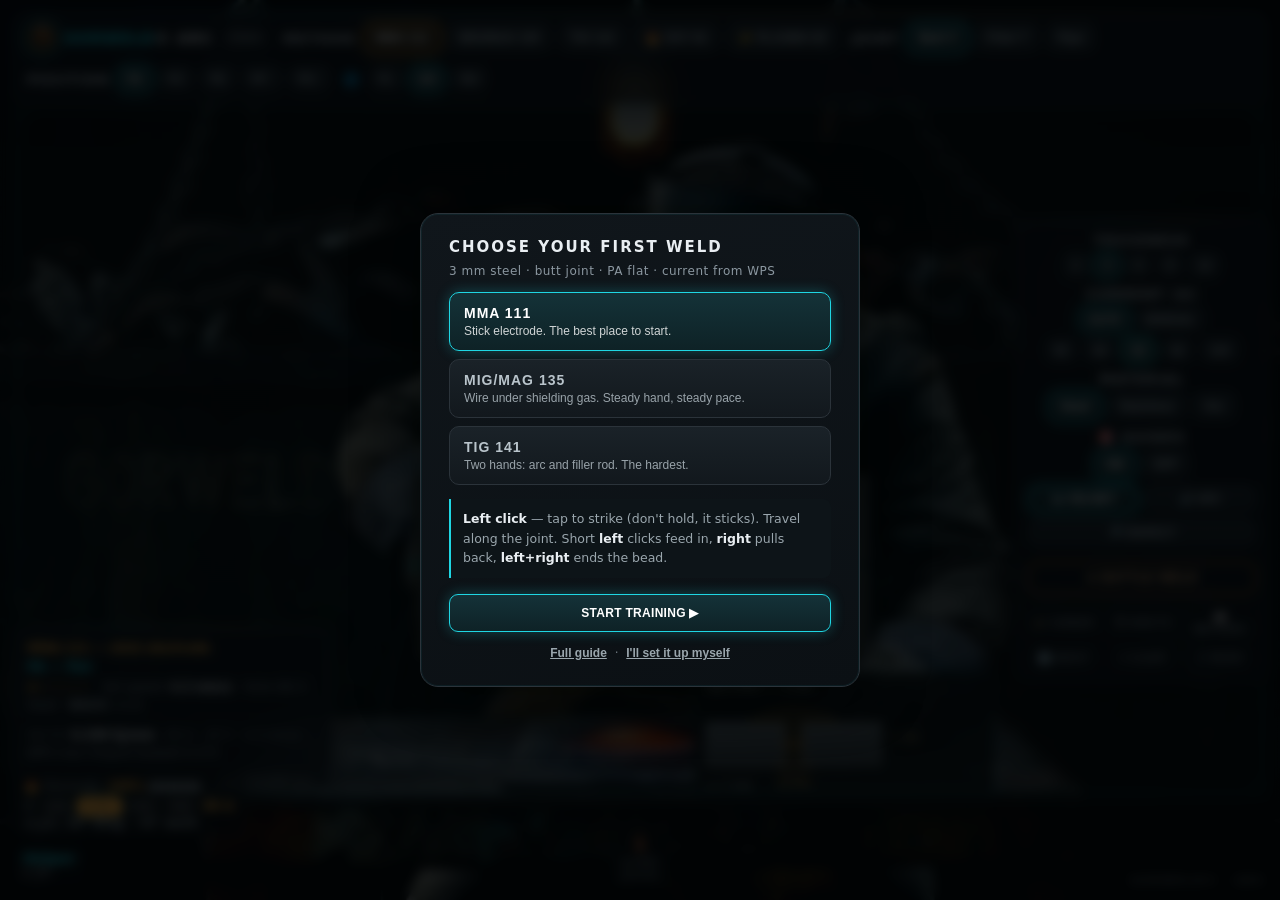
==== index.html @ 8b15813f "ARC: dzwiek luku z demo v4 - kopia z GorWeld arc/index.html; nie ruszono: sim.js, reszta plikow gorw" ====
<!DOCTYPE html>
<!--
  GORWELD ARC WELDER — © 2026 Przemysław Sąsiadek (gorweld.com). Wszelkie prawa zastrzeżone.
  GORWELD® — zarejestrowany znak towarowy UPRP, prawo wyłączne nr R.396313 (kl. 9, 36, 37, 42).
  Oprogramowanie zastrzeżone, NIE open source. Kopiowanie, modyfikowanie, rozpowszechnianie
  i publikowanie pod inną domeną — bez pisemnej zgody autora ZABRONIONE. Pełne warunki: /LICENSE
  Proprietary software. GORWELD is a registered trademark (PL R.396313). All rights reserved.
-->
<html lang="en">
<head>
<meta charset="UTF-8">
<script>/* ARC mieszka na gorweldarc.com — stare gorweld.com/arc przekierowuje (z ?challenge itd.) */(function(){var h=location.hostname.replace(/^www\./,"");if(h==="gorweld.com"||h==="gorweld.fun")location.replace("https://gorweldarc.com/"+location.search+location.hash);})();</script>
<meta name="viewport" content="width=device-width, initial-scale=1.0, viewport-fit=cover">
<meta name="mobile-web-app-capable" content="yes">
<meta name="apple-mobile-web-app-capable" content="yes">
<meta name="apple-mobile-web-app-status-bar-style" content="black-translucent">
<meta name="theme-color" content="#050709">
<title>GORWELD® ARC WELDER — MIG · TIG · MMA Simulator</title>
<meta name="description" content="Free browser welding simulator — MIG, TIG, MMA. Real ISO 6947 positions, visual inspection modelled on ISO 5817. No sign-up required.">
<link rel="canonical" href="https://gorweldarc.com/">
<meta property="og:title" content="GORWELD® ARC WELDER — MIG · TIG · MMA Simulator"><meta property="og:description" content="Free browser welding simulator — MIG, TIG, MMA. Real ISO 6947 positions, visual inspection modelled on ISO 5817. No sign-up required."><meta property="og:image" content="https://gorweldarc.com/arc-live.jpg"><meta property="og:url" content="https://gorweldarc.com/"><meta property="og:type" content="website">
<meta name="twitter:card" content="summary_large_image"><meta name="twitter:site" content="@GorWeld">
<script type="application/ld+json">
{"@context":"https://schema.org","@type":"WebApplication","name":"GORWELD ARC","alternateName":"GORWELD ARC WELDER",
 "url":"https://gorweldarc.com/","image":"https://gorweldarc.com/arc-live.jpg",
 "description":"Free browser welding trainer for MMA 111, MIG/MAG 135 and TIG 141, with ISO 6947 welding positions and visual inspection modelled on ISO 5817 quality levels. Teaching aid, not a qualification. Built by a working welder.",
 "applicationCategory":"EducationalApplication","applicationSubCategory":"Welding simulator","operatingSystem":"Any (web browser)",
 "browserRequirements":"Requires JavaScript and HTML5 canvas","inLanguage":["pl","en","ru"],"isAccessibleForFree":true,
 "offers":{"@type":"Offer","price":"0","priceCurrency":"USD"},
 "creator":{"@type":"Person","name":"Przemysław Sąsiadek","jobTitle":"Welder"},
 "educationalUse":"Practice","learningResourceType":"Simulation","audience":{"@type":"EducationalAudience","educationalRole":"student"}}
</script>
<style>
  /* --mob to JEDYNA definicja „to jest telefon". JS czyta ja przez getComputedStyle w syncMobileLayout(),
     zeby CSS i skrypt nie mogly sie rozjechac — bo wlasnie to sie stalo: CSS mial tylko max-width:680px,
     a JS tez max-height:520px, wiec telefon W POZIOMIE (854x320) dostawal desktopowe menu przy prawej
     krawedzi nad stanowiskiem i ukryty arkusz ustawien, do ktorego skrypt zdazyl juz przeniesc grupy. */
  :root { --cyan:#1fd6e3; --amber:#ffae3c; --panel:rgba(10,14,18,.78); --line:rgba(42,52,60,.9); --mob:0; }
  * { margin:0; padding:0; box-sizing:border-box; -webkit-tap-highlight-color:transparent; }
  html,body { width:100%; height:100%; overflow:hidden; background:#050709; font-family:"Segoe UI",system-ui,sans-serif; touch-action:manipulation; color:#cfd8de; }
  #pagebg { position:fixed; inset:0; width:100%; height:100%; object-fit:cover; z-index:0; filter:brightness(.9) contrast(1.18) saturate(1.12); pointer-events:none;
    animation:kenburns 28s ease-in-out infinite alternate; transform-origin:50% 60%; }
  @keyframes kenburns { from{transform:scale(1)} to{transform:scale(1.045)} }
  @media (prefers-reduced-motion: reduce) { #pagebg { animation:none; } }
  #vignette { position:fixed; inset:0; z-index:2; pointer-events:none; background:radial-gradient(ellipse at 50% 42%, transparent 46%, rgba(0,0,0,.38) 100%); }
  #grain { position:fixed; inset:0; z-index:3; pointer-events:none; opacity:.04; mix-blend-mode:overlay;
    background-image:url("data:image/svg+xml,%3Csvg viewBox='0 0 256 256' xmlns='http://www.w3.org/2000/svg'%3E%3Cfilter id='n'%3E%3CfeTurbulence type='fractalNoise' baseFrequency='.85' numOctaves='4' stitchTiles='stitch'/%3E%3C/filter%3E%3Crect width='100%25' height='100%25' filter='url(%23n)'/%3E%3C/svg%3E"); }
  #stage { position:fixed; inset:0; display:block; cursor:none; z-index:1; transition:filter .12s, transform .12s; touch-action:none; }
  /* stanowisko jest poziome (stałe 1280×720) — na telefonie w pionie zostaje wąski pasek */

  .panel { position:fixed; z-index:6; background:var(--panel); border:1px solid var(--line); border-radius:14px;
    backdrop-filter:blur(14px) saturate(1.2); box-shadow:0 8px 32px rgba(0,0,0,.45), inset 0 1px 0 rgba(255,255,255,.04); }
  .panel::after { content:""; position:absolute; top:0; left:14px; right:14px; height:1px; background:linear-gradient(90deg,transparent,var(--cyan),var(--amber),transparent); opacity:.45; border-radius:1px; }
  .top::after { opacity:.55; }
  .top { top:12px; left:12px; right:12px; display:flex; gap:13px; align-items:center; padding:10px 14px; flex-wrap:wrap; }
  .brand { display:flex; align-items:center; gap:8px; font-weight:800; letter-spacing:1.5px; color:#e9eef2; font-size:14px; white-space:nowrap; }
  .brand img { filter:drop-shadow(0 0 8px rgba(31,214,227,.45)); }
  .brand b { color:var(--cyan); text-shadow:0 0 14px rgba(31,214,227,.35); }
  .demo-badge { font-size:9px; font-weight:800; letter-spacing:1.8px; padding:3px 7px; border-radius:6px;
    color:#8b97a0; background:rgba(255,255,255,.04); border:1px solid rgba(255,255,255,.08); }
  .group { display:flex; gap:6px; align-items:center; flex-wrap:wrap; }
  .lbl { font-size:13px; font-weight:700; letter-spacing:1.5px; color:#c2ccd3; text-transform:uppercase; margin-right:2px; }

  button { cursor:pointer; border:1px solid #2b333a; background:linear-gradient(180deg,#1a2228,#12181d); color:#b9c4cb;
    padding:7px 11px; border-radius:9px; font-size:12px; font-weight:600; letter-spacing:.3px; transition:border-color .15s,box-shadow .15s,color .15s,transform .1s; }
  button:hover { border-color:var(--cyan); color:#fff; box-shadow:0 0 12px rgba(31,214,227,.12); }
  button.on { border-color:var(--cyan); color:#fff; background:linear-gradient(180deg,#143238,#0e2226); box-shadow:0 0 14px rgba(31,214,227,.28); }
  button:active { transform:translateY(1px); }
  button:disabled { opacity:.35; cursor:not-allowed; }
  .pos,.thk,.lng,.amp,.ampmode { padding:6px 9px; font-size:11px; }
  .ampwrap { display:inline-flex; gap:6px; align-items:center; flex-wrap:wrap; max-width:232px; }
  .ampmode { padding:6px 9px; font-size:11px; }
  #ampRange { width:90px; accent-color:#1fd6e3; vertical-align:middle; }
  #ampNum { width:52px; padding:5px 6px; font-size:12px; background:#0d1319; color:#dfe9ee;
            border:1px solid rgba(31,214,227,.35); border-radius:4px; }
  .ampwps { font-size:11px; opacity:.8; white-space:nowrap; }
  .amp.wps { box-shadow:inset 0 0 0 1px rgba(95,224,138,.5); }
  .amp.wps.on { box-shadow:0 0 14px rgba(31,214,227,.28), inset 0 0 0 1px rgba(95,224,138,.5); }
  .proc.on { border-color:var(--amber); box-shadow:0 0 14px rgba(255,174,60,.32); background:linear-gradient(180deg,#2e2414,#1e160c); }

  .bottom { top:50%; right:12px; transform:translateY(-50%); display:flex; flex-direction:column; gap:6px; align-items:stretch; padding:11px; max-height:94vh; overflow-y:auto; width:max-content; }
  .bottom .group { justify-content:center; }
  .bottom > button { width:100%; }
  /* Desktop: panel byl `width:max-content`, wiec rozpychal sie do najszerszego wiersza (PRAD: AUTO +
     RECZNIE + 5 wartosci = 435 px) i zaslanial blache na kazdym oknie wezszym niz ~1440 px, takze na
     laptopie 1280x720. Teraz ma stala, waska szerokosc: wiersze sie zawijaja, a 8 przyciskow akcji
     idzie w dwie kolumny (polowa wysokosci). Tylko desktop — telefon ma wlasny uklad paska. */
  body:not(.is-mobile) .bottom { display:grid; grid-template-columns:1fr 1fr; width:252px; gap:6px; }
  body:not(.is-mobile) .bottom .group { grid-column:1/-1; gap:5px; }
  body:not(.is-mobile) .bottom .group .lbl { width:100%; text-align:center; margin:2px 0 0; }
  body:not(.is-mobile) .bottom .ampwrap { justify-content:center; max-width:none; }
  /* Waskie okno desktopowe: karta z opisem roboty (lewy dol) wchodzila na lewy brzeg blachy. */
  @media (max-width:1000px){
    body:not(.is-mobile) .info-card { max-width:210px; font-size:11px; line-height:1.45; padding:10px 11px; }
    body:not(.is-mobile) .bottom { width:228px; right:8px; }
  }
  @media (max-width:760px){ body:not(.is-mobile) .bottom { width:206px; padding:9px; } }
  body:not(.is-mobile) .bottom > button:not(.mob-actions) { padding:6px 4px; font-size:11px; line-height:1.25; white-space:normal; overflow-wrap:anywhere; }
  /* 10.10 porzadek przed Expo: najwazniejsze sa ustawienia i HELM / LUK / INSPEKCJA; Battle = osobny tryb pod nimi
     (pomaranczowa ramka, bez wypelnienia i poswiaty); KARIERA, JAK GRAC, METODY, O ARC, ZETRZYJ, MUZYKA = maly,
     przygaszony rzad na dole. 6 kolumn, zeby zmiescic 2 albo 3 w rzedzie. Telefon bez zmian (ma pasek ikon). */
  body:not(.is-mobile) .bottom { grid-template-columns:repeat(6,1fr); }
  body:not(.is-mobile) .bottom > button:not(.mob-actions) { grid-column:span 3; }
  body:not(.is-mobile) .bottom > #inspect { grid-column:1/-1; }
  body:not(.is-mobile) .bottom > #battleLaunch { grid-column:1/-1; margin-top:8px; padding:8px 6px; font-size:12px; letter-spacing:1px;
    background:transparent; color:#ffb877; border-color:#ff892d; box-shadow:none; }
  body:not(.is-mobile) .bottom > #battleLaunch:hover { background:rgba(255,137,45,.10); color:#fff; border-color:#ff892d; }
  body:not(.is-mobile) .bottom > button.sec { grid-column:span 2; padding:4px 2px; font-size:10px; background:transparent;
    border-color:rgba(255,255,255,.08); color:#7d8990; box-shadow:none; }
  body:not(.is-mobile) .bottom > #career, body:not(.is-mobile) .bottom > #help, body:not(.is-mobile) .bottom > #methods { margin-top:6px; }
  body:not(.is-mobile) .bottom > button.sec:hover { border-color:var(--cyan); color:#fff; }
  body:not(.is-mobile) .bottom > button.sec.on { color:#fff; border-color:var(--cyan); background:transparent; box-shadow:none; }
  body.is-mobile #battleLaunchMobile { border-color:#ff892d; color:#ffb877; }

  .info-card { left:12px; bottom:124px; padding:12px 14px; max-width:320px; pointer-events:none; font-size:12px; line-height:1.55; color:#8b97a0; }
  .info-card .pname { color:var(--cyan); font-weight:700; font-size:13px; }
  .info-card .proc { color:var(--amber); font-weight:700; }
  .info-card .stars { color:#ffb43c; letter-spacing:2px; text-shadow:0 0 8px rgba(255,180,60,.35); }
  .info-card.tier-epic { box-shadow:0 8px 32px rgba(0,0,0,.45), 0 0 24px rgba(192,123,255,.12); border-color:#3a2a4a; }
  .info-card.tier-legend { box-shadow:0 8px 32px rgba(0,0,0,.45), 0 0 28px rgba(255,138,60,.18); border-color:#4a3020; animation:legendPulse 2.5s ease-in-out infinite; }
  @keyframes legendPulse { 0%,100%{box-shadow:0 8px 32px rgba(0,0,0,.45),0 0 20px rgba(255,138,60,.12)} 50%{box-shadow:0 8px 32px rgba(0,0,0,.45),0 0 36px rgba(255,138,60,.28)} }
  .info-card .v { color:#e9eef2; font-weight:700; }
  .info-card .hi-line { margin-top:4px; padding-top:6px; border-top:1px solid rgba(255,255,255,.06); color:#6d7a84; }
  .grav { position:fixed; left:50%; transform:translateX(-50%); bottom:12px; z-index:6; font-size:11px; color:#8a97a0; text-align:center; pointer-events:none;
    padding:6px 12px; border-radius:10px; background:rgba(8,12,15,.45); border:1px solid rgba(255,255,255,.04); }
  .chip-btn { position:fixed; left:50%; transform:translateX(-50%); bottom:74px; z-index:8; padding:10px 18px; border-radius:10px;
    background:#2a1f12; border:1px solid #ffae3c; color:#ffd9a0; font-weight:800; letter-spacing:1px; box-shadow:0 0 18px rgba(255,174,60,.35); cursor:pointer; }
  .chip-btn[hidden] { display:none; }
  body.is-mobile .chip-btn { bottom:calc(84px + env(safe-area-inset-bottom)); }
  .grav .arrow { font-size:22px; color:#ff7b3a; display:block; filter:drop-shadow(0 0 6px rgba(255,123,58,.4)); }
  .toolhud { position:fixed; left:12px; bottom:62px; z-index:6; font-size:12px; color:#9aa6ad; pointer-events:none; max-width:320px;
    padding:7px 11px; border-radius:10px; background:rgba(8,12,15,.55); border:1px solid rgba(255,255,255,.05); }
  .toolhud b { color:var(--amber); }
  .toolhud .dia-row { display:inline-block; margin-top:4px; }
  .toolhud .dia { pointer-events:auto; font:inherit; font-size:11px; color:#c9d2d7; background:rgba(255,255,255,.06); border:1px solid rgba(255,255,255,.14);
    border-radius:6px; padding:2px 6px; margin:0 2px; cursor:pointer; min-width:34px; }
  .toolhud .dia.typ { border-color:rgba(255,174,60,.45); }
  .toolhud .dia.on { background:var(--amber); color:#111; border-color:var(--amber); font-weight:700; }
  .toolhud .dia:disabled { cursor:default; opacity:.55; pointer-events:none; }   /* zablokowane (ścieg leży) = przepuszczają zajarzenie na blachę */
  .toolhud .dia.on:disabled { opacity:.8; }
  body.is-mobile .toolhud .dia { min-height:0; min-width:30px; height:24px; padding:0 5px; margin:0 1px; font-size:11px; }
  body.is-mobile .toolhud .dia-row { margin-top:0; }
  .rankbar { position:fixed; left:12px; bottom:14px; z-index:6; text-align:left; font-size:12px; color:#9aa6ad; pointer-events:none;
    padding:5px 10px; border-radius:9px; background:rgba(8,12,15,.4); border:1px solid rgba(255,255,255,.04); }
  .rankbar b { color:var(--cyan); font-size:14px; }
  .modal a[href] { color:#ff9a3c; } .modal a[href]:hover { color:#ffc27a; }   /* domyslny niebieski ginal na czarnym */

  #toast { position:fixed; left:50%; top:84px; transform:translateX(-50%) translateY(-8px); z-index:8; font-weight:800; letter-spacing:2px; font-size:13px;
    opacity:0; transition:opacity .2s,transform .2s; pointer-events:none; padding:8px 16px; border-radius:10px;
    background:rgba(8,12,16,.88); border:1px solid rgba(255,255,255,.1); backdrop-filter:blur(8px); box-shadow:0 8px 24px rgba(0,0,0,.5); }
  #toast.show { opacity:1; transform:translateX(-50%) translateY(0); }

  .modal { position:fixed; inset:0; z-index:9; display:none; align-items:center; justify-content:center; background:rgba(2,4,6,.78); backdrop-filter:blur(6px); padding:16px;
    opacity:0; transition:opacity .22s ease; }
  .modal.open { opacity:1; }
  .modal:not(.open) { pointer-events:none; }
  body:has(.modal.open) .mob-hud { visibility:hidden; }   /* pasek info telefonu (z-index 21) wchodził na tytuł okna */   /* zamykane okno (animacja 0,22 s) nie zjada pierwszego kliknięcia */
  .modal > .card { transform:translateY(14px) scale(.97); transition:transform .22s cubic-bezier(.2,.9,.3,1); }
  .modal.open > .card { transform:translateY(0) scale(1); }
  .card { background:linear-gradient(165deg,#10161b,#0b1014); border:1px solid #2b333a; border-radius:18px; padding:24px 28px;
    box-shadow:0 0 60px rgba(0,0,0,.65),0 0 0 1px rgba(31,214,227,.06) inset; max-height:92vh; overflow:auto; }
  .card h2 { font-size:15px; letter-spacing:2px; color:#e9eef2; margin-bottom:14px; text-transform:uppercase; }
  .rep-head { display:flex; gap:18px; align-items:center; }
  .letter { font-size:72px; font-weight:900; line-height:1; text-shadow:0 0 28px currentColor; transition:color .3s; }
  .letter.pop { animation:gradePop .45s cubic-bezier(.2,.9,.3,1); }
  @keyframes gradePop { 0%{transform:scale(.6);opacity:0} 70%{transform:scale(1.08)} 100%{transform:scale(1);opacity:1} }
  .pct { font-size:13px; color:#8b97a0; margin:4px 0 14px; }
  .row { display:grid; grid-template-columns:1fr auto; gap:8px 14px; align-items:center; font-size:13px; color:#9aa6ad; padding:8px 0; border-top:1px solid #1b2228; }
  .row > span:first-child { grid-column:1; }
  .row b { color:#e9eef2; text-align:right; font-variant-numeric:tabular-nums; }
  .stat-track { grid-column:1 / -1; height:5px; background:#141a1f; border-radius:4px; overflow:hidden; }
  .stat-fill { height:100%; border-radius:4px; background:linear-gradient(90deg,var(--cyan),#5fe08a); transition:width .5s cubic-bezier(.2,.9,.3,1); }
  .stat-fill.warn { background:linear-gradient(90deg,#ff9a3c,#ff5a4a); }
  .stat-fill.gold { background:linear-gradient(90deg,#ffae3c,#ffd23f); }
  .iso { display:inline-block; padding:3px 10px; border-radius:6px; font-weight:800; letter-spacing:1px; font-size:13px; margin-bottom:12px; }
  .defects { list-style:none; font-size:12.5px; margin:6px 0 4px; }
  .defects li { padding:5px 0; border-top:1px solid #161c20; display:flex; gap:8px; align-items:baseline; }
  .sev { font-size:10px; font-weight:800; padding:1px 6px; border-radius:4px; letter-spacing:.5px; }
  .sev.ok{background:#13351f;color:#5fe08a} .sev.minor{background:#3a3112;color:#ffd23f} .sev.major{background:#3a1512;color:#ff6a5a}
  #macro { display:block; margin:4px auto; max-width:100%; }
  #macro[hidden] { display:none; }
  #zoom { display:block; border-radius:10px; border:1px solid #232b31; margin:10px auto 4px; box-shadow:0 4px 20px rgba(0,0,0,.45), inset 0 0 0 1px rgba(255,255,255,.04); }
  .card .act { display:flex; gap:8px; margin-top:16px; }
  .car-danger { margin-top:22px; padding-top:12px; border-top:1px solid #1d242a; text-align:left; }
  .car-danger button { background:none; border:1px solid rgba(255,90,74,.35); color:#ff8a7a; font-size:12px; padding:6px 12px; min-height:0; }
  body.is-mobile .car-danger button { min-height:44px; }
  .card .act button { flex:1; padding:11px; }
  #cardModal .card .act { flex-wrap:wrap; justify-content:center; }
  /* 10.10: przyciski raportu VT zawsze widoczne (karta przewija sie pod nimi) */
  #repModal .card .act { position:sticky; bottom:-24px; margin:12px -28px -24px; padding:10px 28px 24px; background:linear-gradient(180deg,rgba(11,16,20,0),#0b1014 12px); z-index:1; }
  #cardModal .card .act button { flex:1 1 130px; }
  /* 10.10: jeden glowny UDOSTEPNIJ WYNIK + SPAWAJ DALEJ; PNG / tekst / proof / link Battle = maly rzad pod spodem */
  #cardModal .card .act-sub { margin-top:8px; gap:6px; }
  #cardModal .card .act-sub button { flex:1 1 100px; padding:6px 8px; font-size:11px; background:transparent; border-color:rgba(255,255,255,.1); color:#9aa6ad; box-shadow:none; }
  #cardModal .card .act-sub button:hover { border-color:var(--cyan); color:#fff; }

  /* O ARC / FAQ — statyczny HTML w DOM od początku (czyta go Google bez JS). Widać wersję wg <html lang>, RU → EN */
  .about-lang { display:none; font-size:14px; line-height:1.55; color:#c7d0d6; }
  html[lang="pl"] .about-lang[lang="pl"], html:not([lang="pl"]) .about-lang[lang="en"] { display:block; }
  .about-lang h3 { font-size:13px; letter-spacing:1.2px; text-transform:uppercase; color:var(--cyan); margin:16px 0 6px; }
  .about-lang p, .about-lang ul { margin-bottom:8px; } .about-lang ul { padding-left:18px; } .about-lang li { margin:3px 0; }
  .about-lang b { color:#e9eef2; } .about-lang details { border-top:1px solid #1b2227; padding:7px 0; }
  .about-lang summary { cursor:pointer; color:#e9eef2; font-weight:600; } .about-lang details p { margin:6px 0 2px; }
  .about-lang details.about-sec { border-top:1px solid #1b2227; padding:4px 0; }
  .about-lang details.about-sec > summary h3 { display:inline; margin:0; } .about-lang details.about-sec > summary { padding:6px 0; }
  .about-lang details.about-sec[open] > summary { margin-bottom:4px; }
  .cgrid { display:grid; grid-template-columns:repeat(auto-fill,minmax(150px,1fr)); gap:9px; width:min(620px,86vw); }
  .coupon { text-align:left; border:1px solid #242c32; border-radius:12px; padding:11px 12px; background:linear-gradient(145deg,#12181d,#0e1317); cursor:pointer; transition:border-color .15s,box-shadow .15s,transform .12s; position:relative; }
  .coupon:hover { border-color:var(--cyan); box-shadow:0 0 16px rgba(31,214,227,.12); transform:translateY(-1px); }
  .coupon.done { border-color:#2f5e3c; background:linear-gradient(145deg,#0f1a13,#0c1510); box-shadow:0 0 12px rgba(95,224,138,.08); }
  .coupon.locked { opacity:.4; cursor:not-allowed; filter:grayscale(.4); }
  .coupon .ttl { font-weight:700; color:#e9eef2; font-size:13.5px; margin-bottom:3px; }
  .coupon .meta { font-size:12.5px; color:#aab6be; }
  .coupon .badge { position:absolute; top:8px; right:9px; font-size:13px; }
  .xpwrap { width:min(620px,86vw); margin:0 0 14px; }
  .xpbar { height:8px; background:#1a2127; border-radius:5px; overflow:hidden; margin-top:6px; }
  .xpbar > div { height:100%; background:linear-gradient(90deg,#1fd6e3,#5fe08a); }

  #flash { position:fixed; inset:0; background:#cfeaff; opacity:0; pointer-events:none; z-index:4; mix-blend-mode:screen; }
  #eyeburn { position:fixed; inset:0; z-index:5; pointer-events:none; opacity:0; transition:opacity .2s; mix-blend-mode:screen;
    background:radial-gradient(circle at 50% 45%, rgba(225,242,255,.55), rgba(180,210,255,.16) 42%, transparent 72%); }
  .reward { margin:12px 0 4px; padding:11px 14px; border-radius:10px; background:linear-gradient(90deg,#2a200f,#103033); border:1px solid #ffae3c55; font-weight:800; font-size:16px; color:#ffd23f; text-align:center; }
  .reward.fail { color:#ff7568; border-color:#8b3b35; background:linear-gradient(90deg,#2a1210,#1a1416); }
  #repModal .pct { font-size:15px; color:#e9eef2; font-weight:700; }
  .reward small { display:block; font-weight:600; font-size:11px; color:#9aa6ad; letter-spacing:.4px; margin-top:3px; }

  /* live groove-coverage bar */
  .covbar { position:fixed; top:58px; left:50%; transform:translateX(-50%); z-index:6; width:min(500px,78vw); height:26px;
    background:rgba(8,12,16,.88); border:1px solid rgba(255,255,255,.08); border-radius:13px; overflow:hidden;
    opacity:0; transition:opacity .25s; pointer-events:none; box-shadow:0 4px 20px rgba(0,0,0,.4); }
  .covbar.show { opacity:1; }
  .covfill { position:absolute; inset:0; width:0%; background:linear-gradient(90deg,#1fd6e3,#5fe08a); transition:width .14s linear, background .25s;
    box-shadow:inset 0 -2px 8px rgba(0,0,0,.25); }
  .covbar.ready .covfill { animation:covpulse 1.2s ease-in-out infinite; }
  @keyframes covpulse { 0%,100%{filter:brightness(1)} 50%{filter:brightness(1.15)} }
  .covmark { position:absolute; top:0; bottom:0; left:90%; width:2px; background:#ffae3c; box-shadow:0 0 10px #ffae3c; }
  .covtxt { position:absolute; left:50%; top:50%; transform:translate(-50%,-50%); max-width:96%; padding:1px 10px; border-radius:9px; background:rgba(4,8,10,.72); line-height:17px; text-overflow:ellipsis; font-size:11px; font-weight:700; letter-spacing:.4px; color:#eaf2f5; text-shadow:0 1px 4px #000; white-space:nowrap; overflow:hidden; }

  /* tutorial */
  .tutsteps { display:flex; flex-direction:column; gap:9px; font-size:14px; line-height:1.5; color:#c0cad1; width:min(380px,84vw); counter-reset:tut; }
  .tutsteps > div { padding:9px 12px 9px 38px; background:linear-gradient(135deg,#11171b,#0d1216); border:1px solid #1d242a; border-radius:10px; position:relative; }
  .tutsteps > div::before { counter-increment:tut; content:counter(tut); position:absolute; left:10px; top:9px; width:20px; height:20px; border-radius:6px;
    background:linear-gradient(135deg,#143238,#0e2226); border:1px solid var(--cyan); color:var(--cyan); font-size:11px; font-weight:800;
    display:flex; align-items:center; justify-content:center; }
  .tutsteps b { color:#e9eef2; }
  .tutsteps ul { margin:6px 0 0; padding-left:16px; } .tutsteps li { margin:3px 0; }
  .qs-card { width:min(440px,92vw); }
  .qs-sub { font-size:12px; color:#8b97a0; margin:-6px 0 14px; letter-spacing:.5px; }
  .qs-opts { display:flex; flex-direction:column; gap:8px; }
  .qs-opt { display:flex; flex-direction:column; align-items:flex-start; gap:3px; text-align:left; padding:12px 14px; border-radius:10px; }
  .qs-opt b { font-size:14px; letter-spacing:1px; }
  .qs-opt span { font-size:12px; font-weight:400; letter-spacing:0; text-transform:none; opacity:.8; }
  .qs-how { margin-top:14px; padding:10px 12px; border-left:2px solid var(--cyan); background:#0d1418; font-size:12.5px; line-height:1.55; color:#9aa6ad; border-radius:0 8px 8px 0; }
  .qs-how b { color:#e9eef2; }
  .qs-links { margin-top:12px; text-align:center; font-size:12px; color:#6b767e; }
  .qs-links button { background:none; border:none; padding:2px 4px; color:#9aa6ad; text-decoration:underline; font-size:12px; letter-spacing:0; text-transform:none; cursor:pointer; box-shadow:none; }
  body.is-mobile .qs-links button { min-height:44px; padding:2px 8px; } /* palec: linki okna startowego min. 44 px */
  #watermark { position:fixed; right:14px; bottom:14px; z-index:5; pointer-events:none; font-size:10px; letter-spacing:2.5px; color:rgba(154,166,173,.6); font-weight:700; }
  .xpbar > div { transition:width .6s cubic-bezier(.2,.9,.3,1); position:relative; overflow:hidden; }
  .xpbar > div::after { content:""; position:absolute; inset:0; background:linear-gradient(90deg,transparent,rgba(255,255,255,.25),transparent); animation:xpShine 2.2s ease-in-out infinite; }
  @keyframes xpShine { 0%{transform:translateX(-100%)} 100%{transform:translateX(200%)} }

  /* challenge chip */
  .wal { font-size:12px; font-weight:700; color:#ffd23f; letter-spacing:.3px; padding:5px 10px; background:linear-gradient(135deg,#1a1408cc,#121008cc); border:1px solid #ffae3c55; border-radius:8px; white-space:nowrap; box-shadow:0 0 12px rgba(255,174,60,.1); }
  .wal b { color:#fff; }
  .method-card { border:1px solid #232a31; border-left:3px solid var(--cyan); border-radius:10px; padding:12px 14px; margin:10px 0; background:linear-gradient(135deg,#0c1116,#0a0e12); }
  .method-card.cut { border-left-color:var(--amber); }
  .method-head { display:flex; align-items:center; gap:8px; flex-wrap:wrap; }
  .method-code { margin-left:auto; font-size:9px; letter-spacing:1px; font-weight:800; color:var(--cyan); }
  .method-card.cut .method-code { color:var(--amber); }
  .method-body { margin-top:8px; font-size:14px; line-height:1.6; color:#c3ccd2; }
  .method-card > summary { list-style:none; cursor:pointer; } .method-card > summary::-webkit-details-marker { display:none; }
  .method-lead { margin-top:6px; font-size:14px; line-height:1.5; color:#c3ccd2; }
  .method-more { color:var(--cyan); font-size:12px; white-space:nowrap; } .method-card[open] .method-more { display:none; }
  #splash { position:fixed; inset:0; z-index:20; display:flex; flex-direction:column; align-items:center; justify-content:center;
    background:#050709; transition:opacity .5s ease; }
  #splash.hide { opacity:0; pointer-events:none; }
  .splash-logo { font-size:28px; font-weight:900; letter-spacing:4px; color:#e9eef2; }
  .splash-logo b { color:var(--cyan); text-shadow:0 0 24px rgba(31,214,227,.4); }
  .splash-sub { margin-top:10px; font-size:11px; letter-spacing:3px; color:#5d6973; }
  .splash-bar { width:120px; height:3px; background:#1a2228; border-radius:2px; margin-top:20px; overflow:hidden; }
  .splash-bar > div { height:100%; width:40%; background:linear-gradient(90deg,var(--cyan),var(--amber)); animation:splashload 1.2s ease-in-out infinite; }
  @keyframes splashload { 0%{transform:translateX(-100%)} 100%{transform:translateX(350%)} }
  .mob-only { display:none; }
  body:not(.is-mobile) #tliftWrap { display:none; }
  @media (any-pointer:coarse){ body:not(.is-mobile) #tliftWrap { display:flex; } }
  #battleBadge { padding:5px 9px; border:1px solid rgba(255,174,60,.45); border-radius:7px; color:#ffae3c; font-size:10px; font-weight:800; letter-spacing:1px; white-space:nowrap; }
  .battle-mode-tag { display:inline-block; padding:5px 8px; border:1px solid #ffae3c66; color:#ffcf78; background:#171108; font-size:10px; font-weight:800; letter-spacing:.45px; line-height:1.3; }
  .battle-mode-tag[hidden],.battle-fields[hidden] { display:none; }
  .battle-fields { display:grid; grid-template-columns:1fr 1fr; gap:10px; margin:12px 0; text-align:left; }
  .battle-fields label { display:grid; gap:5px; color:#9aa6ad; font-size:11px; }
  .battle-fields input,.battle-fields select { width:100%; min-height:40px; box-sizing:border-box; padding:8px 10px; border:1px solid #35424a; border-radius:5px; background:#0d1318; color:#e9eef2; }
  @media(max-width:520px) { .battle-fields { grid-template-columns:1fr; } }
  .battle-choice { display:flex; justify-content:space-between; align-items:center; gap:12px; width:100%; margin:7px 0; text-align:left; }
  .battle-note { color:#9aa6ad; line-height:1.55; margin:8px 0 14px; white-space:pre-line; }
  .battle-summary { margin:10px 0; padding:10px 12px; border:1px solid #303b42; border-left:3px solid var(--amber); background:#0d1318; color:#e1e8ec; text-align:left; line-height:1.5; white-space:pre-line; }
  .battle-summary.reject { border-left-color:#ff5a4a; color:#ffb1a9; }
  .battle-vs { display:grid; grid-template-columns:1fr 1fr; gap:10px; }
  .battle-vs > div { padding:12px; background:#0d1318; border:1px solid #273139; text-align:left; }
  .battle-vs strong { display:block; color:#ffae3c; font-size:12px; }
  #battleReportSummary { margin:8px 0 4px; padding:9px 10px; background:#111a20; border:1px solid #303b42; border-radius:8px; font-weight:800; letter-spacing:.4px; }
  #battleReportSummary.reject { color:#ff7568; border-color:#8b3b35; }
  @media(max-width:520px) { .battle-vs { grid-template-columns:1fr; } }
  .setup-backdrop { display:none; position:fixed; inset:0; z-index:7; background:rgba(0,0,0,.55); backdrop-filter:blur(2px); }
  .setup-sheet { display:none; }
  .mob-hud { display:none; position:fixed; left:8px; right:8px; top:52px; z-index:6; pointer-events:none;
    padding:6px 10px; border-radius:9px; font-size:10px; font-weight:600; color:#8b97a0; letter-spacing:.2px;
    background:rgba(8,12,15,.72); border:1px solid rgba(255,255,255,.06); text-align:center; white-space:nowrap; overflow:hidden; text-overflow:ellipsis; }
  .mob-hud b { color:var(--cyan); }
  .mob-actions { display:none; }
  /* ── MOBILE ── */
  @media (max-width:680px),(max-height:520px){
    :root{ --mob:1; }   /* MUSI byc identyczne z warunkiem wyzej — patrz komentarz przy :root */
    .mob-only { display:inline-flex; }
    .desk-only { display:none !important; }
    .top{ gap:6px; padding:max(6px,env(safe-area-inset-top)) 8px 6px; flex-wrap:nowrap; overflow:visible; }
    .top .brand span:not(.demo-badge){ display:none; }
    .top .brand img{ height:26px; width:26px; }
    .wal{ font-size:11px; padding:6px 9px; flex-shrink:0; }
    .lbl{ font-size:12px; width:100%; margin-bottom:2px; }
    .proc,.joint,.bead,.thk,.lng,.pos,.amp,.ampmode{ padding:10px 12px; font-size:12px; min-height:44px; min-width:44px; }
    button{ min-height:44px; }
    .info-card,.grav,.rankbar,#watermark{ display:none !important; }
    .mob-hud{ display:block; }
    body.is-mobile #setupBtn{ display:none; }   /* drugi ⚙️ — zostaje podpisany w dolnym pasku */
    body.is-mobile .setup-sheet #ampAuto{ display:flex; flex-wrap:nowrap; width:100%; max-width:none; }
    body.is-mobile .setup-sheet #ampAuto .amp{ flex:1; min-width:0; padding:10px 2px; }
    body.is-mobile .lbl.lbl-ico{ width:auto; font-size:18px; letter-spacing:0; margin:0 6px 0 0; align-self:center; }
    .covbar{ top:78px; width:min(340px,92vw); }
    .toolhud{ left:8px; right:8px; top:100px; bottom:auto; font-size:11px; max-width:none; }
    #toast{ top:max(72px,env(safe-area-inset-top)); font-size:12px; max-width:92vw; white-space:normal; text-align:center; letter-spacing:1px; }
    body.is-mobile .bottom{
      top:auto; bottom:0; left:0; right:0; transform:none; flex-direction:row; flex-wrap:nowrap;
      justify-content:space-evenly; align-items:center; gap:4px; padding:6px 4px max(8px,env(safe-area-inset-bottom));
      width:auto; max-height:none; overflow:visible; border-radius:14px 14px 0 0; }
    body.is-mobile .bottom .group{ display:none !important; }
    body.is-mobile .bottom > button:not(.mob-actions){ display:none !important; }
    body.is-mobile .mob-actions{ display:inline-flex; align-items:center; justify-content:center; min-width:48px; min-height:48px; padding:8px 10px; font-size:18px; flex:1; max-width:72px; flex-direction:column; gap:1px; padding:6px 1px; }
    body.is-mobile .mob-actions small, body.is-mobile .setup-extras small{ display:block; font-size:9px; font-weight:600; letter-spacing:0; color:#9aa6ad; line-height:1.1; max-width:100%; overflow:hidden; text-overflow:ellipsis; white-space:nowrap; }
    body.is-mobile .setup-extras button{ display:inline-flex; flex-direction:column; align-items:center; gap:2px; }
    body.is-mobile .setup-sheet{
      display:flex; flex-direction:column; gap:10px; position:fixed; left:0; right:0; bottom:0; z-index:8;
      max-height:min(78vh,560px); overflow-y:auto; -webkit-overflow-scrolling:touch;
      padding:14px 12px max(16px,env(safe-area-inset-bottom)); border-radius:18px 18px 0 0;
      transform:translateY(110%); transition:transform .28s cubic-bezier(.2,.9,.3,1); }
    body.is-mobile.setup-open .setup-sheet{ transform:translateY(0); }
    body.is-mobile.setup-open .setup-backdrop{ display:block; }
    body.is-mobile .setup-sheet .group{ flex-wrap:wrap; justify-content:flex-start; }
    body.is-mobile .setup-extras{ width:100%; justify-content:space-evenly; padding-top:4px; border-top:1px solid rgba(255,255,255,.06); }
    body.is-mobile .setup-extras button{ flex:1; max-width:88px; font-size:20px; }
    .modal{ padding:8px; padding-top:max(8px,env(safe-area-inset-top)); }
    .card{ padding:18px 16px; border-radius:16px; }
    #repModal .card .act{ bottom:-18px; margin:12px -16px -18px; padding:10px 16px 18px; }
    .letter{ font-size:58px; }
    #zoom{ width:100%; height:auto; }
  }
  @media (max-width:680px) and (orientation:landscape),(max-height:520px) and (orientation:landscape){
    body.is-mobile .setup-sheet{ max-height:85vh; }
    .mob-hud{ top:44px; }
    body.is-mobile .mob-actions small{ display:none; }   /* kolumna 64 px — bez podpisow */
    .covbar{ top:68px; }
    /* Telefon w poziomie: pasek akcji jako kolumna przy prawej krawędzi. Na dole zabierał ~64 px
       z 390 — dolny koniec szwu PF/rury lądował tuż nad nim, a palec (łuk nad palcem: 56 px niżej)
       trafiał w 🎵 zamiast zajarzyć. W kolumnie pole gry ma całą wysokość; fitStage() bierze lewą
       krawędź kolumny jako prawą granicę pola. Geometria pola/workCY() bez zmian. */
    body.is-mobile{ --side:calc(64px + env(safe-area-inset-right)); }
    body.is-mobile .bottom{
      top:0; bottom:0; left:auto; right:0; flex-direction:column; flex-wrap:wrap; align-content:center; justify-content:center;
      gap:4px; padding:max(6px,env(safe-area-inset-top)) max(6px,env(safe-area-inset-right)) max(6px,env(safe-area-inset-bottom)) 6px;
      width:auto; border-radius:14px 0 0 14px; }
    body.is-mobile .mob-actions{ flex:0 0 auto; width:52px; min-width:52px; max-width:52px; min-height:44px; padding:4px; font-size:18px; }
    body.is-mobile .top{ right:var(--side); }
    body.is-mobile .mob-hud, body.is-mobile .toolhud{ right:calc(var(--side) + 8px); }
    body.is-mobile #toast{ max-width:calc(100vw - 2*var(--side) - 16px); }
  }
  /* Bardzo niski viewport: kolumna akcji ciasna — przyciski zostaja 44 px (minimum dotykowe),
     schodzi gap/padding; przy ~280 px kolumna sama zawija sie w druga (flex-wrap). Szwu ANI geometrii
     pola nie ruszamy — `workCY()` musi zostac na 0.66H, bo `sim.js` odtwarza runde z tego zalozenia. */
  @media (max-height:360px) and (orientation:landscape){
    body.is-mobile .bottom{ gap:3px; padding-top:max(4px,env(safe-area-inset-top)); padding-bottom:max(4px,env(safe-area-inset-bottom)); }
    body.is-mobile .mob-actions{ min-height:44px; padding:4px; font-size:17px; }
  }
</style>
<link rel="stylesheet" href="battle-ui.css?v=20261010b">
<link rel="icon" href="/favicon.ico" sizes="any"><link rel="icon" type="image/png" sizes="48x48" href="/icon-48.png"><link rel="icon" type="image/png" sizes="192x192" href="/icon-192.png">
<link rel="apple-touch-icon" href="/icon-192.png">
</head>
<body>
  <div id="splash"><div class="splash-logo"><b>GORWELD</b>® ARC</div><div class="splash-sub">LOADING</div><div class="splash-bar"><div></div></div></div>
  <noscript><div style="position:fixed;inset:0;z-index:99;display:flex;align-items:center;justify-content:center;padding:24px;background:#050709;color:#cfd8de;font:15px/1.5 system-ui,sans-serif;text-align:center">GORWELD® ARC — symulator spawania działa w przeglądarce i wymaga włączonego JavaScriptu.<br>The welding simulator runs in your browser and needs JavaScript enabled.</div></noscript>
  <video id="pagebg" autoplay muted loop playsinline preload="none" poster="page-bg.jpg" aria-hidden="true"></video>
  <script>
  /* film (1,9 MB) tylko na komputerze z mysza; telefon, reduced-motion i oszczedzanie danych = sam poster */
  (()=>{const video=document.getElementById("pagebg"),motion=matchMedia("(prefers-reduced-motion: reduce)"),fine=matchMedia("(pointer: fine)");
    const saveData=!!(navigator.connection&&navigator.connection.saveData);
    const sync=()=>{if(motion.matches||!fine.matches||saveData){if(video.hasAttribute("src")){video.pause();video.removeAttribute("src");video.load();}}
      else if(!video.hasAttribute("src")){video.src="page-bg.mp4";video.load();video.play().catch(()=>{});}};
    sync();for(const q of [motion,fine]){if(q.addEventListener)q.addEventListener("change",sync);else q.addListener(sync);}
  })();
  </script>
  <div id="vignette"></div>
  <div id="grain"></div>
  <canvas id="stage"></canvas>
  <div id="flash"></div>
  <div id="eyeburn"></div>
  <div id="toast"></div>
  <div id="watermark">GORWELD® · ARC</div>
  <div class="mob-hud" id="mobHud"></div>
  <div class="setup-backdrop" id="setupBackdrop"></div>
  <div class="panel setup-sheet" id="setupSheet"></div>

  <div class="panel top">
    <div class="brand"><img src="/icon-96.png" alt="GORWELD" width="30" height="30" style="height:30px;width:30px;border-radius:50%"><span><b>GORWELD</b>® ARC</span><span class="demo-badge">FREE</span></div>
    <span id="battleBadge" hidden>BATTLE WELD</span>
    <div class="wal" id="wal" hidden></div>
    <button id="setupBtn" class="mob-only on" type="button" title="Settings">⚙️</button>
    <button id="mobInspect" class="mob-only" type="button" title="Inspect">🔎</button>
    <div class="group"><span class="lbl" data-i18n="method">Method</span>
      <button class="proc on" data-proc="MMA">MMA 111</button>
      <button class="proc" data-proc="MIG">MIG/MAG 135</button>
      <button class="proc" data-proc="TIG">TIG 141</button>
      <button class="proc" data-proc="CUT">🔥 <span data-i18n="pr_cut">TLEN</span> 81</button>
      <button class="proc" data-proc="PLASMA">⚡ <span data-i18n="pr_plasma">PLAZMA</span> 83</button>
    </div>
    <div class="group"><span class="lbl" data-i18n="joint">Joint</span>
      <button class="joint on" data-joint="butt" data-i18n="jt_butt">Butt V</button>
      <button class="joint" data-joint="fillet" data-i18n="jt_fillet">Fillet T</button>
      <button class="joint" data-joint="pipe" data-i18n="jt_pipe">Pipe</button>
    </div>
    <div class="group" id="posWrap"><span class="lbl" data-i18n="position">Position</span></div>
    <div class="group"><span class="lbl lbl-ico">🌐</span>
      <button class="lng on" data-lng="pl">PL</button>
      <button class="lng" data-lng="en">EN</button>
      <button class="lng" data-lng="ru">RU</button>
    </div>
  </div>

  <div class="rankbar" id="rankbar"></div>
  <div class="panel info-card" id="info"></div>
  <button id="chipBtn" class="chip-btn" type="button" hidden onclick="chipSlag()">🔨</button>
  <div class="grav"><span class="arrow" id="gArrow">↓</span><span data-i18n="grav">puddle<br>gravity</span></div>
  <div class="toolhud" id="toolhud"></div>
  <div class="covbar" id="covbar"><div class="covfill" id="covfill"></div><div class="covmark"></div><span class="covtxt" id="covtxt"></span></div>

  <div class="panel bottom">
    <div class="group"><span class="lbl" data-i18n="thickness">Thickness</span>
      <button class="thk" data-t="2">2</button>
      <button class="thk on" data-t="3">3</button>
      <button class="thk" data-t="5">5</button>
      <button class="thk" data-t="8">8</button>
      <button class="thk" data-t="12">12</button>
    </div>
    <div class="group"><span class="lbl" data-i18n="amperage">Current (A)</span>
      <button class="ampmode on" data-m="auto" data-i18n="amp_auto">AUTO</button>
      <button class="ampmode" data-m="man" data-i18n="amp_man">MANUAL</button>
      <span id="ampAuto" class="ampwrap">
        <button class="amp" data-a="0.7">—</button>
        <button class="amp" data-a="0.85">—</button>
        <button class="amp wps on" data-a="1">—</button>
        <button class="amp" data-a="1.15">—</button>
        <button class="amp" data-a="1.3">—</button>
      </span>
      <span id="ampMan" class="ampwrap" style="display:none">
        <input type="range" id="ampRange" min="5" max="500" step="1" value="100" aria-label="Current (A)">
        <input type="number" id="ampNum" min="5" max="500" step="1" value="100" aria-label="Current (A)">
        <span id="ampWps" class="ampwps"></span>
      </span>
    </div>
    <div class="group"><span class="lbl" data-i18n="material">Material</span>
      <button class="bead on" data-bead="steel" data-i18n="mat_steel">Steel</button>
      <button class="bead" data-bead="ss" data-i18n="mat_ss">Stainless</button>
      <button class="bead" data-bead="alu" data-i18n="mat_alu">Alu</button>
    </div>
    <div class="group" id="tliftWrap"><span class="lbl" data-i18n="tlift">☝ Arc above finger</span>
      <button class="tlift on" data-v="1" data-i18n="tlift_on">ON</button>
      <button class="tlift" data-v="0" data-i18n="tlift_off">OFF</button>
    </div>
    <div class="group" id="guidesWrap"><span class="lbl" data-i18n="guides">🎯 Guides</span>
      <button class="guides on" data-v="1" data-i18n="tlift_on">ON</button>
      <button class="guides" data-v="0" data-i18n="tlift_off">OFF</button>
    </div>
    <button id="helmet" class="on" data-i18n="btn_helmet">🥽 HELMET</button>
    <button id="snd">🔊 ARC</button>
    <button id="inspect" data-i18n="btn_inspect">🔎 INSPECT</button>
    <button id="battleLaunch">⚔ BATTLE WELD</button>
    <button id="battleLaunchMobile" class="mob-actions" type="button" title="BATTLE WELD"><span class="ic">⚔</span><small data-i18n="mc_battle">Battle</small></button>
    <button id="career" class="sec" data-i18n="btn_career">🎓 CAREER</button>
    <button id="help" class="sec" data-i18n="btn_help">❔ HOW TO</button>
    <button id="methods" class="sec" data-i18n="btn_methods">📖 METHODS</button>
    <button id="about" class="sec" data-i18n="btn_about">ℹ️ ABOUT</button>
    <button id="clear" class="sec" data-i18n="btn_clear">✕ CLEAR</button>
    <button id="music" class="sec" type="button" aria-pressed="false" data-i18n="btn_music">🎵 MUSIC</button>
    <button id="mobHelmet" class="mob-actions on" type="button" title="Helmet"><span class="ic">🥽</span><small data-i18n="mc_helmet">Helmet</small></button>
    <button id="mobSnd" class="mob-actions" type="button" title="Sound"><span class="ic">🔊</span><small data-i18n="mc_sound">Sound</small></button>
    <button id="mobMusic" class="mob-actions" type="button" aria-pressed="false" title="Music"><span class="ic">🎵</span><small data-i18n="mc_music">Music</small></button>
    <button id="mobClear" class="mob-actions" type="button" title="Clear"><span class="ic">✕</span><small data-i18n="mc_clear">Clear</small></button>
    <button id="mobHelp" class="mob-actions" type="button" title="Help"><span class="ic">❔</span><small data-i18n="mc_help">How to</small></button>
    <button id="mobSetup2" class="mob-actions" type="button" title="Settings"><span class="ic">⚙️</span><small data-i18n="mc_setup">Settings</small></button>
  </div>

  <!-- BATTLE WELD — isolated visual shell; the ARC stage remains untouched beneath it. -->
  <div id="battleModal" class="modal bw-root" role="dialog" aria-modal="true" aria-labelledby="battleTitle" data-screen="enter">
    <div id="bwArenaBackdrop" class="bw-arena-backdrop" aria-hidden="true"></div>
    <div id="bwGates" class="bw-gates" aria-hidden="true"><img id="bwGateLeft" alt=""><img id="bwGateRight" alt=""></div>
    <div class="bw-shell">
      <header class="bw-header">
        <div class="bw-brand-block"><span id="bwBrand" class="bw-brand" role="img" aria-label="BATTLE WELD"><img id="bwBrandImage" alt="" aria-hidden="true"><span id="bwBrandFallback" class="bw-wordmark-fallback" aria-hidden="true">BATTLE <b>WELD</b></span></span><span class="bw-slogan">SAME TASK · SAME RULES · ONE VERDICT</span></div>
        <div id="battleModeTag" class="bw-mode" hidden></div>
      </header>
      <div class="bw-match" aria-label="Battle Weld match">
        <section class="bw-player bw-p1"><span id="bwPlayer1Slot">PLAYER 1</span><div class="bw-player-name"><img class="bw-avatar" id="bwPlayer1Avatar" alt="" aria-hidden="true" hidden><strong id="bwPlayer1Name">—</strong></div><small id="bwPlayer1State">STANDING BY</small></section>
        <div class="bw-vs" aria-hidden="true">VS</div>
        <section class="bw-player bw-p2"><span id="bwPlayer2Slot">PLAYER 2</span><div class="bw-player-name"><img class="bw-avatar" id="bwPlayer2Avatar" alt="" aria-hidden="true" hidden><strong id="bwPlayer2Name">—</strong></div><small id="bwPlayer2State">STANDING BY</small></section>
      </div>
      <div class="bw-taskline"><span id="bwTaskValue">SAME TASK · SAME RULES</span><span id="bwCheckStamps" class="bw-stamps"><i data-check="taskHash">HASH · —</i><i data-check="engineVersion">ENGINE · —</i><i data-check="scoringVersion">SCORING · —</i></span><span id="bwVersionValue"></span></div>
      <main class="bw-content">
        <div class="bw-intro" aria-hidden="true"><span>GORWELD® ARC</span><b id="bwScoreboard">P1 0 · P2 0</b><span>SERVER JUDGED</span></div>
        <h2 id="battleTitle">BATTLE WELD</h2>
        <p id="battleMessage" class="battle-note" aria-live="polite"></p>
        <p id="bwPrivacy" class="bw-privacy" hidden><a id="bwPrivacyLink" href="prywatnosc/" target="_blank" rel="noopener">Privacy policy</a></p>
        <div id="battleTaskChoices"></div>
        <div id="battleServerFields" class="battle-fields" hidden>
          <label><span id="battleNicknameLabel">Nickname (optional)</span><input id="battleNickname" maxlength="24" autocomplete="nickname"></label>
          <label><span id="battleProfileLabel">Replay profile</span><select id="battleInputProfile"><option value="full">Full</option><option value="touch">Touch</option></select></label>
        </div>
        <fieldset id="bwGearCheck" class="bw-gear" hidden>
          <legend id="bwGearLegend">GEAR CHECK · PLAYER CONFIRMATION</legend>
          <label><input id="bwHelmetCheck" type="checkbox"><span id="bwHelmetText">Helmet on</span></label>
          <label><input id="bwGlovesCheck" type="checkbox"><span id="bwGlovesText">Gloves on</span></label>
          <small id="bwGearNote">Player confirmation only. This screen does not verify physical PPE.</small>
        </fieldset>
        <div id="battleModalSummary" class="battle-summary" hidden></div>
        <div class="bw-actions">
          <button id="battlePrimary" class="on" type="button"></button>
          <button id="battleSecondary" type="button"></button>
        </div>
      </main>
      <footer class="bw-footer"><span class="bw-velda"><img id="bwVeldaPortrait" class="bw-velda-portrait" alt="" hidden><span id="bwCeremonyLine" aria-live="polite">GEAR CHECK.</span></span><span class="bw-footer-mark">GORWELD® · ARC</span></footer>
    </div>
  </div>

  <div id="bwHud" class="bw-hud" aria-hidden="true"><span class="bw-hud-brand">BATTLE WELD · LIVE</span><span id="bwHudMode"></span><span id="bwHudTask"></span><span id="bwHudAttempt"></span><span id="bwHudOpponent"></span></div>
  <div id="bwInspection" class="bw-inspection" hidden role="status" aria-live="polite"><span id="bwInspectionMode" class="bw-inspection-mode"></span><span class="bw-scan" aria-hidden="true"></span><b id="bwInspectionTitle">INSPECTION</b><span id="bwInspectionText">VERIFYING…</span><span class="bw-inspection-velda"><img id="bwInspectionPortrait" class="bw-velda-portrait" alt="" hidden><small id="bwInspectionVelda"></small></span></div>

  <!-- INSPECTION REPORT -->
  <div id="repModal" class="modal"><div class="card" style="width:min(460px,90vw)">
    <h2 data-i18n="rep_title">Visual inspection (VT)</h2>
    <div class="rep-head">
      <div class="letter" id="rLetter">A</div>
      <div>
        <div class="iso" id="rIso">≈ ISO 5817 · poziom B</div>
        <div class="pct" id="rPct" style="margin:0"></div>
      </div>
    </div>
    <div class="reward" id="rReward"></div>
    <canvas id="zoom" width="380" height="120"></canvas>
    <canvas id="macro" width="380" height="170" hidden></canvas>
    <ul class="defects" id="rDefects"></ul>
    <div class="row"><span data-i18n="row_cov">Groove coverage</span><b id="rCov">—</b></div>
    <div class="row"><span data-i18n="row_spd">Travel speed</span><b id="rSpd">—</b></div>
    <div class="row"><span data-i18n="row_hi">Heat input (HI)</span><b id="rHi">—</b></div>
    <div class="row"><span data-i18n="row_even">Bead evenness</span><b id="rEven">—</b></div>
    <div id="battleReportSummary" hidden></div>
    <p class="rep-note" data-i18n="rep_note" style="margin:8px 0 0;font-size:11px;line-height:1.4;color:#7d8990">Simulation. Teaching aid only, not a weld test, WPQR or welder qualification.</p>
    <div class="act">
      <button id="rCard" class="on" data-i18n="btn_cardx">📤 SHARE RESULT</button>
      <button id="rBattleShare" hidden type="button">WELD THE SAME TASK</button>
      <button id="rClose" data-i18n="btn_weldon">KEEP WELDING</button>
    </div>
  </div></div>

  <!-- CAREER -->
  <div id="carModal" class="modal"><div class="card">
    <h2 data-i18n="car_title">Welder path</h2>
    <div class="xpwrap" id="xpwrap"></div>
    <div class="cgrid" id="cgrid"></div>
    <div class="act"><button id="carClose" class="on" data-i18n="car_close">CLOSE</button></div>
    <div class="car-danger"><button id="carReset" type="button" data-i18n="car_reset">RESET PROGRESS</button></div>
  </div></div>

  <!-- SHARE CARD -->
  <div id="cardModal" class="modal"><div class="card" style="text-align:center">
    <h2 id="cardTitle" data-i18n="card_title">Score card</h2>
    <div id="cardBattleModeTag" class="battle-mode-tag" hidden></div>
    <canvas id="shareCanvas" width="600" height="338" style="width:min(560px,86vw); border-radius:12px; border:1px solid #232b31"></canvas>
    <canvas id="battleShareCanvas" width="1200" height="675" hidden aria-label="Battle Weld result card"></canvas>
    <div class="act">
      <button id="cardShare" class="on" type="button" data-i18n="card_share">📤 SHARE RESULT</button>
      <button id="cardBattleShare" class="on" hidden type="button">SHARE RESULT</button>
      <button id="cardClose" data-i18n="btn_weldon">KEEP WELDING</button>
    </div>
    <div class="act act-sub">
      <button id="cardDl" data-i18n="card_dl">💾 SAVE PNG</button>
      <button id="cardTxt" data-i18n="card_copy">📋 COPY TEXT</button>
      <button id="cardProof" style="display:none" data-i18n="card_proof">🔒 COPY PROOF</button>
      <button id="cardBattleLink" hidden type="button">COPY BATTLE LINK</button>
    </div>
  </div></div>

  <!-- TUTORIAL -->
  <div id="tutModal" class="modal"><div class="card" style="width:min(440px,92vw)">
    <h2 data-i18n="tut_title">How to weld — 30 seconds</h2>
    <div class="tutsteps" id="tutSteps"></div>
    <div class="act"><button id="tutSkip" data-i18n="tut_skip">SKIP</button><button id="tutStart" class="on" data-i18n="tut_start">LET'S WELD ⚡</button></div>
    <div class="qs-links"><button id="tutQs" type="button" data-i18n="qs_reopen">↺ Choose your first weld</button></div>
  </div></div>


  <!-- QUICK START — pierwsza wizyta: wybierz metodę, reszta z WPS -->
  <div id="qsModal" class="modal"><div class="card qs-card">
    <h2 data-i18n="qs_title">Choose your first weld</h2>
    <div class="qs-sub" data-i18n="qs_sub">3 mm steel · butt joint · PA flat · current from WPS</div>
    <div class="qs-opts">
      <button class="qs-opt on" data-qs="MMA"><b>MMA 111</b><span data-i18n="qs_mma">Stick electrode. The best place to start.</span></button>
      <button class="qs-opt" data-qs="MIG"><b>MIG/MAG 135</b><span data-i18n="qs_mig">Wire under shielding gas. Steady hand, steady pace.</span></button>
      <button class="qs-opt" data-qs="TIG"><b>TIG 141</b><span data-i18n="qs_tig">Two hands: arc and filler rod. The hardest.</span></button>
    </div>
    <div class="qs-how" id="qsHow"></div>
    <div class="act"><button id="qsGo" class="on" data-i18n="qs_go">START TRAINING ▶</button></div>
    <div class="qs-links"><button id="qsGuide" type="button" data-i18n="qs_guide">Full guide</button> · <button id="qsSkip" type="button" data-i18n="qs_skip">I'll set it up myself</button></div>
  </div></div>

  <!-- METODY / GLOSSARY -->
  <div id="methodsModal" class="modal"><div class="card" style="width:min(580px,94vw);max-height:88vh;overflow:auto;text-align:left">
    <h2 data-i18n="methods_title">Methods — the trade</h2>
    <div id="methodsBody"></div>
    <div class="act"><button class="on" onclick="closeModal('methodsModal')" data-i18n="btn_close">CLOSE</button></div>
  </div></div>

  <!-- O ARC / FAQ — statyczna treść dla ludzi i dla Google (bez JS). EN widzi też RU. -->
  <div id="aboutModal" class="modal"><div class="card" style="width:min(640px,94vw);max-height:88vh;overflow:auto;text-align:left">
    <article class="about-lang" lang="en">
      <h2>GORWELD ARC — free browser welding trainer</h2>
      <p><b>GORWELD ARC</b> is a free welding simulator in the browser — no install, no sign-up.</p>
      <p>Built by a working welder. You practise arc length, angle, travel speed and heat, then the weld is inspected like in the shop.</p>
      <details class="about-sec"><summary><h3>Welding processes</h3></summary>
      <ul>
        <li><b>MMA 111 (stick, SMAW)</b> — covered electrode. Strike the arc without sticking, keep a short arc while the electrode burns down, and chip the slag between passes.</li>
        <li><b>MIG/MAG 135 (GMAW)</b> — solid wire in shielding gas. One hand and constant wire feed, so steady travel speed and stick-out do the work.</li>
        <li><b>TIG 141 (GTAW)</b> — tungsten arc plus a separate filler rod. Two-handed and the hardest of the three.</li>
        <li><b>Oxy-fuel cutting 81</b> — cut through the plate cleanly: too fast leaves dross, too slow melts the edges.</li>
        <li><b>Plasma cutting 83</b> — a narrow, fast plasma cut through the same plates.</li>
      </ul>
      </details>
      <details class="about-sec"><summary><h3>Joints, positions and materials</h3></summary>
      <p>Butt joints (V-groove), fillet (T) joints and pipe. Welding positions follow <b>ISO 6947</b>: PA flat, PB horizontal fillet, PC horizontal, PD overhead fillet, PE overhead, PF vertical up and PG vertical down, plus pipe 1G, 2G, 5G and 6G (H-L045).</p>
      <p>Plate thickness from 2 to 12 mm, in carbon steel, stainless steel and aluminium. Gravity pulls the weld pool differently in each position, and thicker plate needs several passes: root, fill and cap.</p>
      </details>
      <details class="about-sec"><summary><h3>Inspection modelled on ISO 5817</h3></summary>
      <p>After the weld, ARC runs a simulated visual inspection (VT) and gives a grade modelled on the <b>ISO 5817</b> quality levels B, C and D. It measures groove coverage, travel speed, heat input (kJ/mm) and bead consistency, and lists the defects it found: lack of fusion, burn-through, undercut, porosity from a long arc or an uneven bead.</p>
      <p>A rejected weld does not count towards career progress, the same as in a real bend or macro test. ARC is a teaching aid: its grade is not a weld test, a WPQR or a welder qualification.</p>
      </details>
      <details class="about-sec"><summary><h3>For schools and training centres</h3></summary>
      <p>ARC works as a warm-up before the booth. Students learn the settings, the positions and the inspection terms before they burn real electrodes and plate.</p>
      <p>It runs on a school computer or a phone, with a mouse or a finger, and all you share is a link. It does not replace hands-on training with a real machine. It makes that training cheaper and faster.</p>
      </details>
      <details class="about-sec"><summary><h3>FAQ</h3></summary>
      <details><summary>Is the welding simulator really free?</summary><p>Yes. ARC runs in the browser, with no account, no download and no payment.</p></details>
      <details><summary>Can you learn to weld with a simulator?</summary><p>You can learn the theory and the hand habits: arc length, angles, travel speed, the order of passes and reading defects. The feel of a real arc, heat and fumes only comes in the booth. A simulator shortens the road there.</p></details>
      <details><summary>Which process should a beginner start with?</summary><p>MMA 111 on 3 mm steel in the PA (flat) position. That is the classic first exam coupon. After that, MIG/MAG 135, and TIG 141 last.</p></details>
      <details><summary>What do ISO 6947 and ISO 5817 mean?</summary><p>ISO 6947 names the welding positions (PA, PB, PC, PD, PE, PF, PG, PH and so on). ISO 5817 sets the quality levels for imperfections in welds: B is the strictest, D the most lenient.</p></details>
      <details><summary>Does it work on a phone?</summary><p>Yes. On a phone you weld with your finger and the view zooms in on the plate. A computer with a mouse gives more precision.</p></details>
      </details>
      <h3>Privacy</h3>
      <p>Normal ARC runs only in your browser and sends nothing. Battle Weld with the server sends data only after your consent. <a href="prywatnosc/#en" target="_blank" rel="noopener">Privacy policy ↗</a></p>
    </article>
    <article class="about-lang" lang="pl">
      <h2>GORWELD ARC — darmowy trener spawania w przeglądarce</h2>
      <p><b>GORWELD ARC</b> to darmowy symulator spawania w przeglądarce — bez instalacji i bez konta.</p>
      <p>Zbudował go czynny spawacz. Ćwiczysz długość łuku, kąt, prędkość i ciepło, a spoinę ocenia kontrola jak na hali.</p>
      <details class="about-sec"><summary><h3>Metody spawania</h3></summary>
      <ul>
        <li><b>MMA 111 (elektroda otulona)</b>: zajarzenie bez przywierania, krótki łuk przy topiącej się elektrodzie, żużel do skucia między warstwami.</li>
        <li><b>MIG/MAG 135</b>: drut lity w osłonie gazu. Jedna ręka i ciągłe podawanie drutu, więc liczy się równe tempo i wolny wylot drutu.</li>
        <li><b>TIG 141</b>: łuk z elektrody wolframowej plus osobny pręt spoiwa. Obie ręce pracują, to najtrudniejsza z trzech metod.</li>
        <li><b>Cięcie tlenowe 81</b>: czysty rzaz na wylot. Za szybko zostaje grat, za wolno nadtapiają się krawędzie.</li>
        <li><b>Cięcie plazmowe 83</b>: wąski, szybki rzaz plazmą na tych samych blachach.</li>
      </ul>
      </details>
      <details class="about-sec"><summary><h3>Złącza, pozycje i materiały</h3></summary>
      <p>Złącza doczołowe (na V), pachwinowe (teowe) i rury. Pozycje spawania według <b>ISO 6947</b>: PA podolna, PB naboczna, PC naścienna, PD okapowa, PE pułapowa, PF pionowa z dołu i PG pionowa z góry oraz rury 1G, 2G, 5G i 6G (H-L045).</p>
      <p>Grubość blachy od 2 do 12 mm; do wyboru stal, stal nierdzewna i aluminium. W każdej pozycji grawitacja inaczej ciągnie jeziorko, a grube blachy spawa się w kilku warstwach: przetop, wypełnienie, lico.</p>
      </details>
      <details class="about-sec"><summary><h3>Ocena wzorowana na ISO 5817</h3></summary>
      <p>Po spawaniu ARC robi symulowane badanie wizualne (VT) i daje ocenę wzorowaną na poziomach jakości <b>ISO 5817</b>: B, C i D. Mierzy pokrycie grani, trzymanie tempa, wkład ciepła (kJ/mm) i równość lica oraz wypisuje znalezione niezgodności: brak wtopienia, przepalenie, podtopienia, pęcherze od długiego łuku albo nierówne lico.</p>
      <p>Spoina odrzucona nie zalicza się do kariery, tak jak na prawdziwej próbie zginania czy zgładzie. ARC to pomoc dydaktyczna: jego ocena nie jest badaniem spoiny, WPQR ani uprawnieniem spawacza.</p>
      </details>
      <details class="about-sec"><summary><h3>Dla szkół i ośrodków szkolenia</h3></summary>
      <p>ARC to rozgrzewka przed kabiną. Uczeń poznaje ustawienia, pozycje i język inspekcji, zanim zacznie palić prawdziwe elektrody i blachę.</p>
      <p>Działa na szkolnym komputerze i na telefonie, obsługuje się go myszką albo palcem, a szkoła udostępnia tylko link. Nie zastępuje praktyki przy spawarce, ale sprawia, że jest tańsza i szybsza.</p>
      </details>
      <details class="about-sec"><summary><h3>Najczęstsze pytania</h3></summary>
      <details><summary>Czy symulator spawania jest naprawdę darmowy?</summary><p>Tak. ARC działa w przeglądarce, bez konta, bez pobierania i bez płatności.</p></details>
      <details><summary>Czy da się nauczyć spawać na symulatorze?</summary><p>Da się nauczyć teorii i nawyków ręki: długości łuku, kątów, tempa, kolejności warstw i czytania niezgodności. Czucie prawdziwego łuku, ciepła i dymu przychodzi dopiero w kabinie. Symulator skraca drogę do niej.</p></details>
      <details><summary>Od której metody zacząć naukę spawania?</summary><p>Od MMA 111 na stali 3 mm w pozycji PA (podolnej). To klasyczna pierwsza próbka egzaminacyjna. Potem MIG/MAG 135, a TIG 141 na końcu.</p></details>
      <details><summary>Co oznaczają ISO 6947 i ISO 5817?</summary><p>ISO 6947 nazywa pozycje spawania (PA, PB, PC, PD, PE, PF, PG, PH itd.). ISO 5817 określa poziomy jakości dla niezgodności spawalniczych: B jest najostrzejszy, D najłagodniejszy.</p></details>
      <details><summary>Czy działa na telefonie?</summary><p>Tak. Na telefonie spawasz palcem, a widok przybliża się do blachy. Komputer z myszką daje większą precyzję.</p></details>
      </details>
      <h3>Prywatność</h3>
      <p>Zwykłe ARC działa tylko w Twojej przeglądarce i niczego nie wysyła. Battle Weld z serwerem wysyła dane dopiero po Twojej zgodzie. <a href="prywatnosc/" target="_blank" rel="noopener">Polityka prywatności ↗</a></p>
    </article>
    <div class="act"><button class="on" onclick="closeModal('aboutModal')" data-i18n="btn_close">CLOSE</button></div>
  </div></div>

<script src="sim.js?v=3.14.0"></script>
<script src="battle.js?v=20261004d"></script>
<script>
"use strict";
const Battle=GorWeldBattle;
const stage=document.getElementById("stage"), ctx=stage.getContext("2d");
const flashEl=document.getElementById("flash"), toast=document.getElementById("toast");
const plate=document.createElement("canvas"), pctx=plate.getContext("2d");
const seam =document.createElement("canvas"), sctx=seam.getContext("2d");
const slagCv=document.createElement("canvas"), slgctx=slagCv.getContext("2d"), slagFx={on:false,fade:0};
const slagLive=document.createElement("canvas"), slvctx=slagLive.getContext("2d"); let slagLiveOn=false, slagLiveFade=0;   // MMA: skorupa narasta za jeziorkiem bieżącego ściegu (tylko rysunek)   // 3.7.0: skorupa żużla MMA na świeżym ściegu
const weldbg=document.createElement("canvas"), wbctx=weldbg.getContext("2d"); // banked lower passes (root/fill) sit under the live bead
let W=0,H=0,DPR=Math.min(devicePixelRatio||1,2),VIEW=null;   // VIEW: widoczny wycinek pola, patrz fitStage()
const PX_PER_MM=16;

// ── Stałe pole gry ────────────────────────────────────────────────
// Geometria NIGDY nie może zależeć od rozmiaru okna: szew ma długość min(W,H)*0.62,
// więc małe okno = krótszy szew = darmowe pokrycie. Do tego workCY() na wąskim
// ekranie przesuwał szew z 0.66H na 0.50H, czego sim.js nie odtwarza.
// Pole jest stałe 1280×720, a do viewportu skalujemy je TYLKO w CSS (letterbox).
const PLAY_W=1280, PLAY_H=720;

// ── Tryb challenge ────────────────────────────────────────────────
// /arc/?challenge=1 — wszystkim pinujemy ten sam seed i tę samą konfigurację,
// żeby wyniki dało się w ogóle porównywać, a rundę zweryfikować przez sim.js.
const CHALLENGE={ id:"ARC-MMA-A-2026-08", seed:1296914737>>>0, W:PLAY_W, H:PLAY_H,
  proc:"MMA", joint:"butt", pos:"PA", thick:3, bead:"steel", minScore:90, pin:["proc"] };
function chalPinned(k){
  const p=CHALLENGE.pin;
  if(!p||!p.length) return true;          // brak listy = stary kupon, pinujemy wszystko
  return p.indexOf(k)>=0;
}
function isChallenge(){ try{ return new URLSearchParams(location.search).has("challenge"); }catch(e){ return false; } }
// Pole gry ma stałe 1280×720, ale kursor przychodzi w CAŁYCH pikselach CSS i jest przeskalowany
// przez W/rect.width — im mniejsze okno, tym grubsza siatka w play-space.
// Do 1.2.0 kosztowało to do 12 pkt i próg musiał stać na 1000 px, co wykluczało KAŻDY telefon.
// Silnik 1.3.0 (regresja prędkości + takt `instab`) tę zależność ZDJĄŁ, a próg 600 px został
// ustawiony na oko i dalej wykluczał telefony: stanowisko jest letterboxowane 16:9, więc w poziomie
// o jego szerokości decyduje WYSOKOŚĆ viewportu (stageW = innerHeight × 1,778). Na 600 px trzeba
// 338 px czystej wysokości, a pasek adresu zjada 40–90 px — iPhone SE w poziomie daje ~569 px
// i dostawał „powiększ okno", czego na telefonie wykonać się nie da.
// Pomiar sterownikiem parity (2026-08-19, Edge headless, ta sama runda na kolejnych rozmiarach):
//   213→81  249→82  267→81 │ 302→92  320→92  356→92  427→92  498→92  569→92  711→92  854→92  1173→92
// Wynik jest PŁASKI od ~300 px w górę, kolano leży między 267 a 302. Próg 400 px zostawia 33%
// marginesu nad kolanem i przechodzi każdy telefon w poziomie (wymaga 225 px wysokości viewportu).
// Na komórce DPR≥2 daje jeszcze ułamkowe współrzędne wskaźnika, czyli warunki lepsze niż w teście (DPR 1).
const CHAL_MIN_W=400;           // px szerokości renderu stanowiska wymagane w trybie challenge
// Stałe w tym pliku to TYLKO fallback — obowiązuje challenge-config.json. Gdyby pobranie padło
// albo gracz zdążył uderzyć przed jego wczytaniem, runda poszłaby na innym seedzie niż oficjalny
// i weryfikator odrzuciłby ją po fakcie. Lepiej nie dać zacząć, niż spalić komuś całe przejście.
let chalCfgOK=false;            // czy oficjalna konfiguracja konkursu jest już wczytana
function chalWidthOK(){ try{ return stage.getBoundingClientRect().width>=CHAL_MIN_W; }catch(e){ return true; } }

// ── Seeded PRNG (faza on-chain, krok 1) ───────────────────────────
// Strumień losowości WPŁYWAJĄCEJ NA OCENĘ. Tylko to, co serwer odtwarza
// w replay, idzie przez srng() — NIE iskry/dym/dźwięk (czysta grafika).
// Reszta zostaje na Math.random, żeby strumień seeda się nie rozjechał.
function mulberry32(seed){ let a=seed>>>0; return function(){ a|=0; a=a+0x6D2B79F5|0;
  let t=Math.imul(a^a>>>15,1|a); t=t+Math.imul(t^t>>>7,61|t)^t; return ((t^t>>>14)>>>0)/4294967296; }; }
let roundSeed=(Math.random()*4294967296)>>>0, srng=mulberry32(roundSeed);
// Nowa runda: ustaw nasiono (na razie lokalne; docelowo seed z serwera) i wyzeruj strumień.
function reseedRound(seed){ roundSeed=(seed!=null?seed:(Math.random()*4294967296))>>>0; srng=mulberry32(roundSeed); }

// ── Rejestrator rundy (krok 2): surowe inputy do serwerowego replay + parity ──
// To DOKŁADNIE artefakt, który klient wyśle na serwer: nasiono + parametry + ścieżka kursora.
let rec=null;
function recStart(){ rec={seed:roundSeed,W,H,proc,joint,pos:posKey,thick,bead,amps:ampsSetFor(posKey),arc:0,ang:0,tig:0,
  cvn:CVN_BEADS[bead]?1:0,        // „ta runda podlega limitowi HI" — starsze nagrania go nie mają i liczą się jak 3.3.0
  uf:1,                           // „ta runda podlega progowi za szybkiego przejazdu" (3.6.0) — bez flagi liczy się jak 3.5.0
  kb:8,                           // 3.14.0: krótszy łuk MMA (pasmo 0,5–1,1×Ø). 3.13.0: kierunek PF ↑ / PG ↓ w ocenie. 3.12.0: elektroda zostaje w uchwycie na następny ścieg. 3.11.0: łuk tylko w strefie rowka (onZone). 3.10.0: elektrody MMA — Ø per ścieg (`dia`), prąd z Ø, RĘCZNIE `am` + `amp` między ściegami. 3.9.0: fizyczna skala blachy (VIS_K) + plan ściegów 3.8.0. 3.8.0: plan ściegów wg praktyki (kb:1 = plan 3.7.0). 3.7.0 KOMBAJN: realna sekwencja ściegów (tory, lico vs faza, 401, żużel) — bez flagi liczy się jak 3.6.0
  rw:Math.round((()=>{try{return stage.getBoundingClientRect().width;}catch(e){return 0;}})()),  // szerokość renderu → krok kwantyzacji kursora
  events:[]};
  if(proc==="MMA"&&ampMode==="man"&&ampSet!=null) rec.am=1;   // 3.10.0: RĘCZNIE = ampery bezwzględne (AUTO = krotność, jak dotąd)
  ampRecd=rec.amps; diaRec=0; }
function recEv(type,x,y,now,b,k){ if(!rec) return;
  const ev={type,t:Math.round(now),x:Math.round(x*100)/100,y:Math.round(y*100)/100};
  if(b!==undefined) ev.b=b|0;                       // maska przycisków — bez niej replay nie odtworzy łuku
  if(k!==undefined) ev.k=k|0;                       // maska klawiszy kąta — jak wyżej, dla kąta
  rec.events.push(ev); }

// ── i18n (PL / EN / RU) ───────────────────────────────────────────
// Bez zapisanego wyboru bierzemy język przeglądarki: home jest po angielsku, więc gość z niej
// nie może lądować w polskim ARC. pl → pl, ru/uk/be → ru, reszta → en.
let lang=(()=>{ const n=((navigator.languages&&navigator.languages[0])||navigator.language||"").toLowerCase().slice(0,2);
  return n==="pl"?"pl":(["ru","uk","be"].includes(n)?"ru":"en"); })();
try{ const l=localStorage.getItem('gorweld_lang'); if(l) lang=l; }catch(e){}
const I18N={
 pl:{ t_offplate:"⚡ ZJECHAŁEŚ Z BLACHY — łuk zgasł", t_arcstop:"✔ ŁUK ZGASZONY — LPM+PPM",t_tigstop:"✔ ŁUK ZGASZONY — PPM", t_stick:"⚡ PRZYWARŁA — odbij elektrodę i zajarz od nowa",t_arcbreak:"⚡ ŁUK ZERWANY — zajarz od nowa",fb_arclong:"ZA DŁUGI ŁUK — pęcherze i odpryski",fb_arcshort:"ZA KRÓTKI ŁUK — zaraz przywrze",def_arc_long:"Za długi łuk — utrata osłony, pęcherze i odpryski",def_arc_short:"Za krótki łuk — przywieranie, brak wtopienia",def_stick:"Przerwany łuk — %1 raz(y)",fb_angwork:"KRZYWY KĄT ROBOCZY — ścieg ucieka z rowka",fb_offaxis:"ZJECHAŁEŚ Z OSI — wracaj na grań",fb_filler:"DODAJ SPOIWO — SPACJA",def_filler:"Nierówny rytm spoiwa — faliste lico, miejscami nadlew, miejscami niedolew",def_fast:"Za szybki przejazd — %1 mm/s przy %2 mm/s z WPS: niewypełniony rowek i brak wtopienia w brzegi (ISO 5817: 511, 401) — odrzut niezależnie od wyglądu lica",def_hi_over:"Przekroczony wkład ciepła — %1 kJ/mm przy dopuszczalnych %2. Materiał badany udarnościowo: powyżej granicy z WPS kwalifikacja udarnościowa nie pokrywa złącza — odrzut niezależnie od wyglądu lica",hi_max:"max",hi_cvn:"max wg WPS (udarność)",fb_hi:"ZA DUŻY WKŁAD CIEPŁA — jedź szybciej albo zbij prąd",def_offaxis:"Ścieg poza osią złącza — podtopienie jednej krawędzi, brak wtopienia po drugiej",fb_angdrag:"ZA MOCNO CIĄGNIESZ — żużel wchodzi pod łuk",fb_angpush:"PCHASZ ELEKTRODĘ — brak wtopienia",def_ang_work:"Krzywy kąt roboczy — podtopienie jednej krawędzi, ścieg obok osi",def_ang_drag:"Za duży kąt ciągnięcia — wtrącenia żużla, wypukłe lico",def_ang_push:"Elektroda pchana — brak wtopienia, żużel przed jeziorkiem",ang_lbl:"Kąt:",ang_drag:"ciągn.",ang_push:"pchan.",ang_work:"rob.", sec_title:"PRZEKRÓJ", pr_cut:"TLEN", pr_plasma:"PLAZMA", mc_battle:"Battle", mc_helmet:"Przyłbica", mc_sound:"Dźwięk", mc_music:"Muzyka", mc_clear:"Wyczyść", mc_help:"Jak grać", mc_setup:"Opcje", mc_career:"Kariera", mc_methods:"Metody", mc_about:"O ARC", method:"Metoda", joint:"Złącze", position:"Pozycja", thickness:"Grubość", material:"Materiał", amperage:"Prąd (A)", amp_auto:"AUTO", amp_man:"RĘCZNIE", tlift:"☝ Łuk nad palcem",guides:"🎯 Podpowiedzi",gd_arc:"ŁUK",gd_fil:"SPOIWO",gd_ang:"KĄT",gd_spd:"TEMPO",gd_hi:"CIEPŁO",gd_short:"krócej",gd_long:"dłużej",gd_slower:"wolniej",gd_faster:"szybciej",gd_tilt:"pochyl",gd_cooler:"chłodniej",gd_hotter:"cieplej",gd_feed:"podaj", tlift_on:"WŁ", tlift_off:"WYŁ", t_tlift_hint:"☝ Łuk pali się nad palcem, żebyś widział szczelinę — wyłączysz w ⚙️", t_tlift_low:"☝ Koniec szwu za nisko na łuk nad palcem — obróć telefon pionowo albo wyłącz go w ⚙️",
  jt_butt:"Doczołowe V", jt_fillet:"Pachwinowe T", jt_pipe:"Rura", mat_steel:"Stal", mat_ss:"Nierdz.", mat_alu:"Alu",
  btn_helmet:"🥽 HEŁM", btn_music:"🎵 MUZYKA",btn_arc:"🔊 ŁUK", btn_mute:"🔇 CISZA", btn_inspect:"🔎 INSPEKCJA", btn_career:"🎓 KARIERA", btn_clear:"✕ WYCZYŚĆ",
  grav:"grawitacja<br>jeziorka", vset:"Prędkość zadana:", forA:"za A ≈",
  tool_elec:"🔥 Elektroda: ", tool_used:"ZUŻYTA — klik = nowa", tool_mig:"🔫 <b>Drut z automatu</b> — jedna ręka, ciągłe podawanie", tool_tig:"👐 <b>Palnik + drut</b> — LPM zapala, SPACJA dokłada spoiwo, PPM gasi",
  fb_fast:"ZA SZYBKO — zimny zakład, brak wtopu",fb_dir_pf:"PF SPAWASZ Z DOŁU DO GÓRY — jedziesz w dół",fb_dir_pg:"PG SPAWASZ Z GÓRY NA DÓŁ — jedziesz w górę",def_dir_pf:"Ścieg PF jechany z góry na dół — niezgodny z WPS (PF = z dołu do góry): ryzyko braku przetopu i przyklejenia (ISO 5817: 401) — odrzut niezależnie od wyglądu lica",def_dir_pg:"Ścieg PG jechany z dołu do góry — niezgodny z WPS (PG = z góry na dół): przegrzanie cienkiej blachy i nadmierny nadlew — odrzut niezależnie od wyglądu lica", fb_slow:"ZA WOLNO — przepalenie / przelew", fb_good:"DOBRE TEMPO — pełny przetop",
  t_replace:"WYMIEŃ ELEKTRODĘ — puść i złap nową", t_eye:"🔆 ŁUK W OCZY! ZAŁÓŻ HEŁM", t_layfirst:"POŁÓŻ NAJPIERW ŚCIEG", t_strikeoff:"PRZYŁÓŻ ELEKTRODĘ DO BLACHY", t_toosmall:"KONKURS: ZA MAŁE STANOWISKO — obróć telefon poziomo albo powiększ okno (min. 400 px), żeby wszyscy mieli równo", t_cfgfail:"KONKURS: nie wczytano oficjalnej konfiguracji — odśwież stronę, inaczej runda nie zostanie uznana",
  t_couponOk:"✅ COUPON ZALICZONY +%1 XP", t_couponFail:"COUPON NIEZALICZONY — wymóg %1%", t_copied:"TEKST SKOPIOWANY", t_clipFail:"BRAK DOSTĘPU DO SCHOWKA", t_couponSel:"COUPON: %1",
  rep_title:"Inspekcja wizualna VT", row_cov:"Pokrycie grani", row_spd:"Trzymanie tempa", row_hi:"Wkład ciepła (HI)", row_even:"Równość lica",
  hi_set:"HI zadane:", hi_actual:"HI faktyczne:", hi_params:"%1 A · %2 V · %3 mm/s",
  btn_cardx:"📤 UDOSTĘPNIJ WYNIK", btn_weldon:"SPAWAJ DALEJ",
  rep_note:"Symulacja. Pomoc dydaktyczna, nie badanie spoiny, WPQR ani uprawnienie spawacza.", iso_reject:"ODRZUCONA", iso_B:"poziom B (rygor.)", iso_C:"poziom C", iso_D:"poziom D",
  sev_ok:"OK", sev_major:"WADA", sev_minor:"DROBNA",
  def_pen:"Brak przetopu / przyklejenie grani (%1% niewypełnione)", def_narrow:"Wąskie lico — niedolew (za szybkie tempo)", def_wide:"Nadmierny nadlew lica (za wolno)",
  def_amp_low:"Za mały prąd — brak wtopienia (%1 A przy WPS %2 A)", def_amp_high:"Za duży prąd — przepalenie / podtopienie (%1 A przy WPS %2 A)",
  def_undercut:"Podtopienie / zwis poza granią (%1%)", def_porosity:"Porowatość — %1 pęcherzy (niestabilny łuk)", def_spatter:"Odpryski — %1 (czyszczenie po spawaniu)", def_uneven:"Nierówna szerokość lica", def_clean:"Brak wad — spoina zgodna z wymaganiami",
  zoom_zoom:"powiększenie ×", car_title:"Ścieżka spawacza", car_req:"wymóg", car_reset:"RESET POSTĘPU", car_reset_q:"Skasować cały postęp (XP i zaliczone kupony)? Tego nie da się cofnąć.", more:"więcej ▾", car_close:"ZAMKNIJ", car_max:"MAX",
  card_title:"Karta wyniku", card_share:"📤 UDOSTĘPNIJ WYNIK", card_proof:"🔒 KOPIUJ PROOF", card_dl:"💾 POBIERZ PNG", card_copy:"📋 KOPIUJ TEKST", card_close:"ZAMKNIJ", tagline:"SPAWASZ — UCZYSZ SIĘ",
  cov_lbl:"Pokrycie", cov_layer:"Warstwa", cov_inspect:"⚡ auto-inspekcja", cov_done:"✅ PEŁNA ŁAGA — puść",
  pass_root:"przetop", pass_fill:"wypełnienie", pass_cap:"lico",
  t_passdone:"✅ WARSTWA %1 → teraz: %2", t_passlast:"⚡ OSTATNIA WARSTWA — lico",
  cov_bead:"Ścieg", pg_thick:"PG (z góry) tylko do 5 mm — grubszą blachę spawa się PF (z dołu)", lane_n:"tor %1/%2", bead_weave:"wahadło", beads_n:"%1 ściegów", t_beadnext:"✅ ŚCIEG %1/%2 → teraz: %3", t_beadlast:"⚡ OSTATNI ŚCIEG — %1", t_chip:"🔨 OCZYŚĆ ŻUŻEL (C)", t_chipneed:"🔨 Najpierw zbij żużel — klawisz C albo przycisk", t_chipped:"✅ Żużel zebrany", t_strikegroove:"ZAJARZ W ROWKU — poza złączem łuk nie zajarzy", t_offgroove:"⚡ ZJECHAŁEŚ Z ROWKU — łuk zgasł", t_dialock:"Ø zmienisz przed następnym ściegiem — ten już leży", t_diahint:"%1: typowo Ø%2 — w uchwycie masz Ø%3 (E albo przyciski Ø)", t_amplock:"Prąd przestawisz przed następnym ściegiem", dia_typ:"typowa Ø dla tego ściegu (WPS)", def_dia_small:"Za cienka elektroda — Ø%1 zamiast Ø%2 (%3): zimny ścieg, mało stopiwa, ryzyko braku wtopienia w brzegi (ISO 5817: 401)", def_dia_big:"Za gruba elektroda — Ø%1 zamiast Ø%2 (%3): za duże jeziorko, przegrzanie, szerokie lico", def_dia_root:"Za gruba elektroda na grań — Ø%1 zamiast Ø%2 (%3): przepalenie, nadmierny przetop (ISO 5817: 504, 510)", t_slagleft:"⚠ Spawasz po żużlu — wtrącenie (301)", def_edges:"Lico nie przykryło krawędzi fazy na %1% długości — niewypełniony brzeg i brak wtopienia (ISO 5817: 511, 401)", def_interbead:"Brak wtopienia między ściegami — szczelina między sąsiednimi ściegami (ISO 5817: 401)", def_slag:"Wtrącenie żużla — następny ścieg poszedł po niezebranym żużlu %1× (ISO 5817: 301)", def_crater:"Krater / niewypełniony koniec ściegu", def_rootlack:"Słaby przetop w grani (warstwa przetopowa %1%)",
  btn_help:"❔ JAK GRAĆ", btn_methods:"📖 METODY", btn_about:"ℹ️ O ARC", methods_title:"Metody — opis fachu", btn_close:"ZAMKNIJ",
  t_cut_steelonly:"🔥 Palnik tlenowy tnie TYLKO stal — nie nierdzewkę ani alu", t_cut_preheat:"🔥 Podgrzewaj przy starcie — trzymaj wolno aż przebije", t_cut_pierced:"✅ Przebite! Prowadź rzaz po linii", cut_word:"cięcie",
  cd_incomplete:"Niedocięcie — rzaz nie przeszedł na wylot (%1%)", cd_wide:"Szeroki rzaz / nadtopienie krawędzi (za wolno)", cd_dross:"Żużel i grat na dole (za szybko)", cd_dev:"Odchył od linii — krzywy rzaz", cd_clean:"Czysty rzaz — gładkie, prostopadłe krawędzie",
  tut_title:"Jak spawać — 30 sekund", tut_skip:"POMIŃ", tut_start:"DO ROBOTY ⚡",
  tut1:"<b>Ustaw parametry.</b> Metoda · złącze · pozycja · grubość · materiał · <b>prąd</b>. Prąd startuje na wartości z WPS (zielona ramka): zejdziesz niżej — brak wtopienia, podbijesz — przepalenie i odpryski. Im trudniej, tym wyższa klasa roboty (gwiazdki = trudność).",
  tut2:"<b>Zajarz łuk.</b><ul><li><b>LPM</b> stuknij i puść — łuk się pali (<b style='color:#ff5a4a'>trzymany przywiera</b>). Krótkie <b>LPM</b> dogrywają elektrodę, <b>PPM</b> odciąga, <b>LPM+PPM</b> gasi.</li><li><b>W/S</b> pchanie ↔ ciągnięcie, <b>A/D</b> kąt roboczy, <b>E</b> średnica elektrody — start na WPS.</li><li><b>TIG:</b> LPM zapala, <b>SPACJA</b> spoiwo, PPM gasi. <i>Telefon: dotknij i ciągnij.</i></li></ul>",
  tut3:"<b>Trzymaj tempo.</b> Ciągnij wzdłuż grani — dopóki <b style='color:#5fe08a'>nic nie wyskakuje</b>, tempo jest dobre. Pod blachą zapali się <b style='color:#ff9a3c'>ZA SZYBKO</b> (zimny zakład) albo <b style='color:#ff9a3c'>ZA WOLNO</b> (przepalenie) dopiero gdy naprawdę zjedziesz.",
  tut4:"<b>Hełm i warstwy.</b> Bez hełmu łuk oślepia po 2 s. Grube blachy spawasz w kilku warstwach: <b>przetop → wypełnienie → lico</b>.",
  tut5:"<b>Ocena.</b> Wyspawaj CAŁĄ łagę (pasek u góry) → automatyczna inspekcja (wzorowana na ISO 5817) → ocena i postęp kariery. Pochwal się kartą wyniku na X.",
  res_ok:"🏆 ŁAGA ZALICZONA", rew_zero:"💀 ŁAGA ODRZUCONA — dokończ całą spoinę (pokrycie ≥80%), min. ocena D",
  eco_free:"runda konkursowa", chal_wal:"KONKURS", chal_pass:"PRÓG ZALICZONY — skopiuj PROOF i wyślij zgłoszenie", chal_fail:"PONIŻEJ PROGU — spawaj dalej",
  tier_common:"PODSTAWOWA", tier_rare:"ŚREDNIA", tier_epic:"TRUDNA", tier_legendary:"MISTRZOWSKA",
  rank_helper:"Pomocnik", rank_tacker:"Sczepiacz", rank_welder:"Spawacz", rank_cert:"Spawacz doświadczony", rank_coded:"Spawacz ekspert", rank_master:"Mistrz Spawalnictwa",
  cardtext:"Wyspawałem łagę %1 — ocena %2, ≈ ISO 5817 %3 (symulacja). 🔥⚡\n\nGORWELD® Arc Welder — darmowy symulator\n#welding #spawanie #GorWeld",
  cardtext_cut:"Przeciąłem %1 — ocena %2, ≈ ISO 9013 %3 (symulacja). 🔥⚡\n\nGORWELD® Arc Welder — darmowy symulator\n#ciecie #spawanie #GorWeld" },
 en:{ t_offplate:"⚡ OFF THE PLATE — arc went out", t_arcstop:"✔ ARC STOPPED — LMB+RMB",t_tigstop:"✔ ARC STOPPED — RMB", t_stick:"⚡ STUCK — break the electrode free and re-strike",t_arcbreak:"⚡ ARC BROKEN — strike again",fb_arclong:"ARC TOO LONG — pores and spatter",fb_arcshort:"ARC TOO SHORT — about to stick",def_arc_long:"Arc too long — lost shielding, pores and spatter",def_arc_short:"Arc too short — sticking, lack of fusion",def_stick:"Arc interrupted — %1 time(s)",fb_angwork:"WORK ANGLE OFF — bead walking out of the joint",fb_offaxis:"OFF THE CENTRELINE — get back on the seam",fb_filler:"ADD FILLER — SPACE",def_filler:"Uneven filler rhythm — rippled face, excess in places, starved in others",def_fast:"Travel too fast — %1 mm/s against %2 mm/s on the WPS: underfilled groove and lack of sidewall fusion (ISO 5817: 511, 401) — reject regardless of how the face looks",def_hi_over:"Heat input exceeded — %1 kJ/mm against %2 allowed. Impact-tested material: above the WPS limit the CVN qualification no longer covers the joint — reject regardless of how the face looks",hi_max:"max",hi_cvn:"WPS max (impact-tested)",fb_hi:"HEAT INPUT TOO HIGH — travel faster or drop the current",def_offaxis:"Bead off the joint centreline — undercut on one edge, lack of fusion on the other",fb_angdrag:"DRAGGING TOO HARD — slag runs under the arc",fb_angpush:"PUSHING THE STICK — no penetration",def_ang_work:"Work angle off — undercut on one side, bead off the centreline",def_ang_drag:"Drag angle too steep — slag inclusions, ropey convex face",def_ang_push:"Electrode pushed — lack of fusion, slag ahead of the puddle",ang_lbl:"Angle:",ang_drag:"drag",ang_push:"push",ang_work:"work", sec_title:"SECTION", pr_cut:"OXY", pr_plasma:"PLASMA", mc_battle:"Battle", mc_helmet:"Helmet", mc_sound:"Sound", mc_music:"Music", mc_clear:"Clear", mc_help:"How to", mc_setup:"Settings", mc_career:"Career", mc_methods:"Methods", mc_about:"About", method:"Method", joint:"Joint", position:"Position", thickness:"Thickness", material:"Material", amperage:"Current (A)", amp_auto:"AUTO", amp_man:"MANUAL", tlift:"☝ Arc above finger",guides:"🎯 Guides",gd_arc:"ARC",gd_fil:"FILLER",gd_ang:"ANGLE",gd_spd:"SPEED",gd_hi:"HEAT",gd_short:"shorter",gd_long:"longer",gd_slower:"slower",gd_faster:"faster",gd_tilt:"tilt",gd_cooler:"cooler",gd_hotter:"hotter",gd_feed:"feed", tlift_on:"ON", tlift_off:"OFF", t_tlift_hint:"☝ The arc burns above your finger so you can see the gap — turn it off in ⚙️", t_tlift_low:"☝ Seam end too low for arc above finger — turn your phone upright or switch it off in ⚙️",
  jt_butt:"Butt V", jt_fillet:"Fillet T", jt_pipe:"Pipe", mat_steel:"Steel", mat_ss:"Stainless", mat_alu:"Alu",
  btn_helmet:"🥽 HELMET", btn_music:"🎵 MUSIC",btn_arc:"🔊 ARC", btn_mute:"🔇 MUTE", btn_inspect:"🔎 INSPECT", btn_career:"🎓 CAREER", btn_clear:"✕ CLEAR",
  grav:"puddle<br>gravity", vset:"Set speed:", forA:"for A ≈",
  tool_elec:"🔥 Electrode: ", tool_used:"SPENT — click for new", tool_mig:"🔫 <b>Auto-fed wire</b> — one hand, continuous", tool_tig:"👐 <b>Torch + rod</b> — LMB lights it, SPACE dabs filler, RMB puts it out",
  fb_fast:"TOO FAST — cold lap, no fusion",fb_dir_pf:"PF IS WELDED UPWARD — you are going down",fb_dir_pg:"PG IS WELDED DOWNWARD — you are going up",def_dir_pf:"PF bead run downhill — not per WPS (PF = vertical up): risk of lack of fusion and cold lap (ISO 5817: 401) — reject regardless of how the face looks",def_dir_pg:"PG bead run uphill — not per WPS (PG = vertical down): overheated thin plate and excess reinforcement — reject regardless of how the face looks", fb_slow:"TOO SLOW — burn-through / overflow", fb_good:"GOOD SPEED — full penetration",
  t_replace:"CHANGE ELECTRODE — release & grab a new one", t_eye:"🔆 ARC FLASH! PUT THE HELMET ON", t_layfirst:"LAY A BEAD FIRST", t_strikeoff:"STRIKE ON THE PLATE", t_toosmall:"CHALLENGE: BAY TOO SMALL — turn your phone landscape or enlarge the window (400 px min), so everyone gets the same shot", t_cfgfail:"CHALLENGE: official config not loaded — reload the page or your run will not count",
  t_couponOk:"✅ COUPON PASSED +%1 XP", t_couponFail:"COUPON FAILED — need %1%", t_copied:"TEXT COPIED", t_clipFail:"CLIPBOARD BLOCKED", t_couponSel:"COUPON: %1",
  rep_title:"Visual inspection (VT)", row_cov:"Groove coverage", row_spd:"Travel speed", row_hi:"Heat input (HI)", row_even:"Bead evenness",
  hi_set:"Set HI:", hi_actual:"Actual HI:", hi_params:"%1 A · %2 V · %3 mm/s",
  btn_cardx:"📤 SHARE RESULT", btn_weldon:"KEEP WELDING",
  rep_note:"Simulation. Teaching aid only, not a weld test, WPQR or welder qualification.", iso_reject:"REJECTED", iso_B:"level B (strict)", iso_C:"level C", iso_D:"level D",
  sev_ok:"OK", sev_major:"DEFECT", sev_minor:"MINOR",
  def_pen:"Lack of penetration / cold lap (%1% unfilled)", def_narrow:"Narrow bead — underfill (too fast)", def_wide:"Excess reinforcement (too slow)",
  def_amp_low:"Current too low — lack of fusion (%1 A vs WPS %2 A)", def_amp_high:"Current too high — burn-through / undercut (%1 A vs WPS %2 A)",
  def_undercut:"Undercut / sag outside groove (%1%)", def_porosity:"Porosity — %1 pores (unstable arc)", def_spatter:"Spatter — %1 (post-weld cleanup)", def_uneven:"Uneven bead width", def_clean:"No defects — weld meets requirements",
  zoom_zoom:"zoom ×", car_title:"Welder path", car_req:"req", car_reset:"RESET PROGRESS", car_reset_q:"Erase all progress (XP and passed coupons)? This cannot be undone.", more:"more ▾", car_close:"CLOSE", car_max:"MAX",
  card_title:"Score card", card_share:"📤 SHARE RESULT", card_proof:"🔒 COPY PROOF", card_dl:"💾 SAVE PNG", card_copy:"📋 COPY TEXT", card_close:"CLOSE", tagline:"WELD — LEARN",
  cov_lbl:"Coverage", cov_layer:"Layer", cov_inspect:"⚡ auto-inspect", cov_done:"✅ FULL BEAD — release",
  pass_root:"root", pass_fill:"fill", pass_cap:"cap",
  t_passdone:"✅ LAYER %1 → now: %2", t_passlast:"⚡ LAST LAYER — cap",
  cov_bead:"Bead", pg_thick:"PG (vertical down) only up to 5 mm — thicker plate is welded PF (vertical up)", lane_n:"lane %1/%2", bead_weave:"weave", beads_n:"%1 beads", t_beadnext:"✅ BEAD %1/%2 → now: %3", t_beadlast:"⚡ LAST BEAD — %1", t_chip:"🔨 CHIP THE SLAG (C)", t_chipneed:"🔨 Chip the slag first — key C or the button", t_chipped:"✅ Slag removed", t_strikegroove:"STRIKE IN THE GROOVE — the arc won't light off the joint", t_offgroove:"⚡ OFF THE GROOVE — arc out", t_dialock:"Change Ø before the next bead — this one is already laid", t_diahint:"%1: typically Ø%2 — you have Ø%3 in the holder (E or the Ø buttons)", t_amplock:"Change the current before the next bead", dia_typ:"typical Ø for this bead (WPS)", def_dia_small:"Electrode too thin — Ø%1 instead of Ø%2 (%3): cold bead, little deposit, risk of lack of sidewall fusion (ISO 5817: 401)", def_dia_big:"Electrode too thick — Ø%1 instead of Ø%2 (%3): oversized pool, overheating, wide cap", def_dia_root:"Electrode too thick for the root — Ø%1 instead of Ø%2 (%3): burn-through, excess penetration (ISO 5817: 504, 510)", t_slagleft:"⚠ Welding over slag — inclusion (301)", def_edges:"Cap did not cover the bevel edges on %1% of the length — unfilled edge and lack of fusion (ISO 5817: 511, 401)", def_interbead:"Lack of fusion between beads — a gap between neighbouring beads (ISO 5817: 401)", def_slag:"Slag inclusion — the next bead went over unremoved slag %1× (ISO 5817: 301)", def_crater:"Crater / unfilled bead end", def_rootlack:"Poor root penetration (root pass %1%)",
  btn_help:"❔ HOW TO", btn_methods:"📖 METHODS", btn_about:"ℹ️ ABOUT", methods_title:"Methods — the trade", btn_close:"CLOSE",
  t_cut_steelonly:"🔥 Oxy torch cuts STEEL only — not stainless or aluminium", t_cut_preheat:"🔥 Preheat at the start — hold slow until it pierces", t_cut_pierced:"✅ Pierced! Run the cut along the line", cut_word:"cut",
  cd_incomplete:"Incomplete cut — didn't sever through (%1%)", cd_wide:"Wide kerf / edge melt (too slow)", cd_dross:"Dross on the underside (too fast)", cd_dev:"Off the cut line — crooked kerf", cd_clean:"Clean cut — smooth, square edges",
  tut_title:"How to weld — 30 seconds", tut_skip:"SKIP", tut_start:"LET'S WELD ⚡",
  tut1:"<b>Set the job.</b> Method · joint · position · thickness · material · <b>current</b>. Current starts at the WPS figure (green outline): go under and you lose fusion, go over and you burn through and spatter. Harder jobs rank higher (stars = difficulty).",
  tut2:"<b>Strike the arc.</b><ul><li><b>LMB</b> tap and release — the arc lights (<b style='color:#ff5a4a'>hold it and it sticks</b>). Short <b>LMB</b> taps feed the electrode, <b>RMB</b> pulls it off, <b>LMB+RMB</b> puts it out.</li><li><b>W/S</b> push ↔ drag, <b>A/D</b> work angle, <b>E</b> electrode size — you start on the WPS.</li><li><b>TIG:</b> LMB lights, <b>SPACE</b> adds filler, RMB puts it out. <i>Phone: touch and drag.</i></li></ul>",
  tut3:"<b>Keep the pace.</b> Drag along the groove — as long as <b style='color:#5fe08a'>nothing pops up</b>, you're on target. <b style='color:#ff9a3c'>TOO FAST</b> (cold lap) or <b style='color:#ff9a3c'>TOO SLOW</b> (burn-through) shows under the plate only once you really drift.",
  tut4:"<b>Helmet & layers.</b> No helmet and the arc blinds you after 2 s. Thick plate is welded in several layers: <b>root → fill → cap</b>.",
  tut5:"<b>Grade.</b> Weld the WHOLE bead (top bar) → automatic inspection (modelled on ISO 5817) → grade and career progress. Share your result card on X.",
  res_ok:"🏆 PASS ACCEPTED", rew_zero:"💀 PASS REJECTED — finish the whole pass (coverage ≥80%), min grade D",
  eco_free:"challenge run", chal_wal:"CHALLENGE", chal_pass:"BAR CLEARED — copy the PROOF and submit", chal_fail:"BELOW THE BAR — keep welding",
  tier_common:"BASIC", tier_rare:"MEDIUM", tier_epic:"HARD", tier_legendary:"MASTER",
  rank_helper:"Helper", rank_tacker:"Tacker", rank_welder:"Welder", rank_cert:"Skilled welder", rank_coded:"Expert welder", rank_master:"Welding Master",
  cardtext:"Welded a %1 pass — grade %2, ≈ ISO 5817 %3 (simulated). 🔥⚡\n\nGORWELD® Arc Welder — free simulator\n#welding #GorWeld",
  cardtext_cut:"Cut %1 — grade %2, ≈ ISO 9013 %3 (simulated). 🔥⚡\n\nGORWELD® Arc Welder — free simulator\n#cutting #welding #GorWeld" },
 ru:{ t_offplate:"⚡ СОШЁЛ С ПЛАСТИНЫ — дуга погасла", t_arcstop:"✔ ДУГА ПОГАШЕНА — ЛКМ+ПКМ",t_tigstop:"✔ ДУГА ПОГАШЕНА — ПКМ", t_stick:"⚡ ПРИЛИПЛА — отломи электрод и зажги заново",t_arcbreak:"⚡ ДУГА ОБОРВАНА — зажги заново",fb_arclong:"ДУГА СЛИШКОМ ДЛИННАЯ — поры и брызги",fb_arcshort:"ДУГА СЛИШКОМ КОРОТКАЯ — вот-вот прилипнет",def_arc_long:"Слишком длинная дуга — потеря защиты, поры и брызги",def_arc_short:"Слишком короткая дуга — прилипание, непровар",def_stick:"Дуга прервана — %1 раз(а)",fb_angwork:"КРИВОЙ РАБОЧИЙ УГОЛ — шов уходит из разделки",fb_offaxis:"УШЁЛ С ОСИ — возвращайся на стык",fb_filler:"ДОБАВЬ ПРИСАДКУ — ПРОБЕЛ",def_filler:"Неровный ритм присадки — волнистый валик, местами наплыв, местами непровар",def_fast:"Слишком быстрое ведение — %1 мм/с при %2 мм/с по WPS: незаполненная разделка и несплавление кромок (ISO 5817: 511, 401) — брак независимо от вида валика",def_hi_over:"Превышен погонный тепловложение — %1 кДж/мм при допустимых %2. Материал с испытанием на удар: выше предела по WPS квалификация не покрывает соединение — брак независимо от вида валика",hi_max:"макс",hi_cvn:"макс по WPS (удар.)",fb_hi:"СЛИШКОМ БОЛЬШОЕ ТЕПЛОВЛОЖЕНИЕ — иди быстрее или убавь ток",def_offaxis:"Шов вне оси соединения — подрез с одной кромки, непровар с другой",fb_angdrag:"СЛИШКОМ БОЛЬШОЙ УГОЛ — шлак идёт под дугу",fb_angpush:"ТОЛКАЕШЬ ЭЛЕКТРОД — нет провара",def_ang_work:"Кривой рабочий угол — подрез с одной стороны, шов мимо оси",def_ang_drag:"Слишком большой угол волочения — шлаковые включения, выпуклый валик",def_ang_push:"Электрод толкается — непровар, шлак перед ванной",ang_lbl:"Угол:",ang_drag:"волоч.",ang_push:"толк.",ang_work:"раб.", sec_title:"РАЗРЕЗ", pr_cut:"ГАЗ", pr_plasma:"ПЛАЗМА", mc_battle:"Battle", mc_helmet:"Маска", mc_sound:"Звук", mc_music:"Музыка", mc_clear:"Стереть", mc_help:"Помощь", mc_setup:"Опции", mc_career:"Карьера", mc_methods:"Методы", mc_about:"Об ARC", method:"Метод", joint:"Соединение", position:"Позиция", thickness:"Толщина", material:"Материал", amperage:"Ток (А)", amp_auto:"АВТО", amp_man:"ВРУЧНУЮ", tlift:"☝ Дуга над пальцем",guides:"🎯 Подсказки",gd_arc:"ДУГА",gd_fil:"ПРИС.",gd_ang:"УГОЛ",gd_spd:"ТЕМП",gd_hi:"ТЕПЛО",gd_short:"короче",gd_long:"длиннее",gd_slower:"медленнее",gd_faster:"быстрее",gd_tilt:"наклон",gd_cooler:"холоднее",gd_hotter:"горячее",gd_feed:"подай", tlift_on:"ВКЛ", tlift_off:"ВЫКЛ", t_tlift_hint:"☝ Дуга горит над пальцем, чтобы был виден зазор — отключается в ⚙️", t_tlift_low:"☝ Конец шва слишком низко для дуги над пальцем — поверни телефон вертикально или отключи её в ⚙️",
  jt_butt:"Стыковое V", jt_fillet:"Тавровое T", jt_pipe:"Труба", mat_steel:"Сталь", mat_ss:"Нерж.", mat_alu:"Алюм.",
  btn_helmet:"🥽 МАСКА", btn_music:"🎵 МУЗЫКА",btn_arc:"🔊 ДУГА", btn_mute:"🔇 ТИШИНА", btn_inspect:"🔎 КОНТРОЛЬ", btn_career:"🎓 КАРЬЕРА", btn_clear:"✕ СТЕРЕТЬ",
  grav:"гравитация<br>ванны", vset:"Задан. скорость:", forA:"за A ≈",
  tool_elec:"🔥 Электрод: ", tool_used:"ИЗРАСХОДОВАН — клик = новый", tool_mig:"🔫 <b>Автоподача</b> — одна рука, непрерывно", tool_tig:"👐 <b>Горелка + пруток</b> — присадка макая, веди медленно",
  fb_fast:"СЛИШКОМ БЫСТРО — непровар",fb_dir_pf:"PF ВАРЯТ СНИЗУ ВВЕРХ — ты ведёшь вниз",fb_dir_pg:"PG ВАРЯТ СВЕРХУ ВНИЗ — ты ведёшь вверх",def_dir_pf:"Валик PF выполнен сверху вниз — не по WPS (PF = снизу вверх): риск несплавления и наплыва без провара (ISO 5817: 401) — брак независимо от вида валика",def_dir_pg:"Валик PG выполнен снизу вверх — не по WPS (PG = сверху вниз): перегрев тонкого листа и избыточное усиление — брак независимо от вида валика", fb_slow:"СЛИШКОМ МЕДЛЕННО — прожог / натёк", fb_good:"ХОРОШИЙ ТЕМП — полный провар",
  t_replace:"СМЕНИ ЭЛЕКТРОД — отпусти и возьми новый", t_eye:"🔆 ЗАЙЧИКИ В ГЛАЗА! НАДЕНЬ МАСКУ", t_layfirst:"СНАЧАЛА ПОЛОЖИ ШОВ", t_strikeoff:"ВЕДИ ПО МЕТАЛЛУ", t_toosmall:"КОНКУРС: ПОСТ СЛИШКОМ МАЛ — поверни телефон горизонтально или увеличь окно (мин. 400 px), чтобы условия были равными", t_cfgfail:"КОНКУРС: официальная конфигурация не загружена — обнови страницу, иначе раунд не засчитают",
  t_couponOk:"✅ КУПОН СДАН +%1 XP", t_couponFail:"КУПОН НЕ СДАН — нужно %1%", t_copied:"ТЕКСТ СКОПИРОВАН", t_clipFail:"БУФЕР НЕДОСТУПЕН", t_couponSel:"КУПОН: %1",
  rep_title:"Визуальный контроль (VT)", row_cov:"Заполнение шва", row_spd:"Темп", row_hi:"Тепловложение (HI)", row_even:"Равномерность",
  hi_set:"Задан. HI:", hi_actual:"Факт. HI:", hi_params:"%1 A · %2 V · %3 мм/с",
  btn_cardx:"📤 ПОДЕЛИТЬСЯ РЕЗУЛЬТАТОМ", btn_weldon:"СВАРИВАЙ ДАЛЬШЕ",
  rep_note:"Симуляция. Учебное пособие, не контроль сварного шва, не WPQR и не аттестация сварщика.", iso_reject:"БРАК", iso_B:"уровень B (строгий)", iso_C:"уровень C", iso_D:"уровень D",
  sev_ok:"OK", sev_major:"ДЕФЕКТ", sev_minor:"МЕЛКИЙ",
  def_pen:"Непровар / несплавление (%1% не заполнено)", def_narrow:"Узкий валик — недолив (быстро)", def_wide:"Чрезмерное усиление (медленно)",
  def_amp_low:"Ток занижен — непровар (%1 А при WPS %2 А)", def_amp_high:"Ток завышен — прожог / подрез (%1 А при WPS %2 А)",
  def_undercut:"Подрез / натёк вне шва (%1%)", def_porosity:"Поры — %1 (нестабильная дуга)", def_spatter:"Брызги — %1 (зачистка)", def_uneven:"Неравномерная ширина", def_clean:"Без дефектов — шов годен",
  zoom_zoom:"увелич. ×", car_title:"Путь сварщика", car_req:"треб.", car_reset:"СБРОС ПРОГРЕССА", car_reset_q:"Стереть весь прогресс (XP и сданные образцы)? Это нельзя отменить.", more:"подробнее ▾", car_close:"ЗАКРЫТЬ", car_max:"МАКС",
  card_title:"Карта результата", card_share:"📤 ПОДЕЛИТЬСЯ РЕЗУЛЬТАТОМ", card_proof:"🔒 КОПИРОВАТЬ PROOF", card_dl:"💾 СКАЧАТЬ PNG", card_copy:"📋 КОПИР. ТЕКСТ", card_close:"ЗАКРЫТЬ", tagline:"ВАРИШЬ — УЧИШЬСЯ",
  cov_lbl:"Заполнение", cov_layer:"Слой", cov_inspect:"⚡ авто-контроль", cov_done:"✅ ШОВ ЦЕЛИКОМ — отпусти",
  pass_root:"корень", pass_fill:"заполнение", pass_cap:"облицовка",
  t_passdone:"✅ СЛОЙ %1 → теперь: %2", t_passlast:"⚡ ПОСЛЕДНИЙ СЛОЙ — облицовка",
  cov_bead:"Валик", pg_thick:"PG (сверху вниз) только до 5 мм — толще варят PF (снизу вверх)", lane_n:"дорожка %1/%2", bead_weave:"колебания", beads_n:"%1 валиков", t_beadnext:"✅ ВАЛИК %1/%2 → теперь: %3", t_beadlast:"⚡ ПОСЛЕДНИЙ ВАЛИК — %1", t_chip:"🔨 ОТБЕЙ ШЛАК (C)", t_chipneed:"🔨 Сначала отбей шлак — клавиша C или кнопка", t_chipped:"✅ Шлак убран", t_strikegroove:"ЗАЖИГАЙ В РАЗДЕЛКЕ — вне соединения дуга не зажжётся", t_offgroove:"⚡ УШЁЛ ИЗ РАЗДЕЛКИ — дуга погасла", t_dialock:"Ø сменишь перед следующим валиком — этот уже лежит", t_diahint:"%1: обычно Ø%2 — в держателе Ø%3 (E или кнопки Ø)", t_amplock:"Ток переставишь перед следующим валиком", dia_typ:"типовой Ø для этого валика (WPS)", def_dia_small:"Слишком тонкий электрод — Ø%1 вместо Ø%2 (%3): холодный валик, мало наплавки, риск несплавления с кромками (ISO 5817: 401)", def_dia_big:"Слишком толстый электрод — Ø%1 вместо Ø%2 (%3): большая ванна, перегрев, широкая облицовка", def_dia_root:"Слишком толстый электрод для корня — Ø%1 вместо Ø%2 (%3): прожог, чрезмерный провар (ISO 5817: 504, 510)", t_slagleft:"⚠ Сваришь по шлаку — включение (301)", def_edges:"Облицовка не перекрыла кромки разделки на %1% длины — незаполненная кромка и несплавление (ISO 5817: 511, 401)", def_interbead:"Несплавление между валиками — зазор между соседними валиками (ISO 5817: 401)", def_slag:"Шлаковое включение — следующий валик пошёл по неубранному шлаку %1× (ISO 5817: 301)", def_crater:"Кратер / незаваренный конец шва", def_rootlack:"Слабый провар корня (корневой слой %1%)",
  btn_help:"❔ КАК ИГРАТЬ", btn_methods:"📖 МЕТОДЫ", btn_about:"ℹ️ ОБ ARC", methods_title:"Методы — ремесло", btn_close:"ЗАКРЫТЬ",
  t_cut_steelonly:"🔥 Кислородный резак режет ТОЛЬКО сталь — не нержавейку и не алюминий", t_cut_preheat:"🔥 Прогрев у старта — держи медленно до прожига", t_cut_pierced:"✅ Прожиг! Веди рез по линии", cut_word:"рез",
  cd_incomplete:"Недорез — не прошло насквозь (%1%)", cd_wide:"Широкий рез / оплавление кромки (медленно)", cd_dross:"Грат снизу (слишком быстро)", cd_dev:"Уход от линии — кривой рез", cd_clean:"Чистый рез — гладкие, прямые кромки",
  tut_title:"Как варить — 30 секунд", tut_skip:"ПРОПУСТИТЬ", tut_start:"ЗА РАБОТУ ⚡",
  tut1:"<b>Задай работу.</b> Метод · соединение · позиция · толщина · материал · <b>ток</b>. Ток стоит на значении из WPS (зелёная рамка): занизишь — непровар, завысишь — прожог и брызги. Чем сложнее — тем выше класс работы (звёзды = сложность).",
  tut2:"<b>Зажги дугу.</b><ul><li><b>ЛКМ</b> нажми и отпусти — дуга горит (<b style='color:#ff5a4a'>удержишь — прилипнет</b>). Короткие <b>ЛКМ</b> подают электрод, <b>ПКМ</b> оттягивает, <b>ЛКМ+ПКМ</b> гасит.</li><li><b>W/S</b> толкание ↔ волочение, <b>A/D</b> рабочий угол, <b>E</b> диаметр электрода — старт по WPS.</li><li><b>TIG:</b> ЛКМ зажигает, <b>ПРОБЕЛ</b> присадка, ПКМ гасит. <i>Телефон: коснись и веди.</i></li></ul>",
  tut3:"<b>Держи темп.</b> Веди вдоль шва — пока <b style='color:#5fe08a'>ничего не всплывает</b>, темп верный. <b style='color:#ff9a3c'>СЛИШКОМ БЫСТРО</b> (непровар) или <b style='color:#ff9a3c'>СЛИШКОМ МЕДЛЕННО</b> (прожог) появится под пластиной, только если реально собьёшься.",
  tut4:"<b>Маска и слои.</b> Без маски дуга слепит через 2 с. Толстый металл варят в несколько слоёв: <b>корень → заполнение → облицовка</b>.",
  tut5:"<b>Оценка.</b> Завари ВЕСЬ шов (полоса сверху) → авто-контроль (по образцу ISO 5817) → оценка и прогресс карьеры. Похвались картой в X.",
  res_ok:"🏆 ШОВ ПРИНЯТ", rew_zero:"💀 ШОВ ОТКЛОНЁН — завершите весь шов (≥80%), мин. оценка D",
  eco_free:"конкурсный заход", chal_wal:"КОНКУРС", chal_pass:"ПОРОГ ВЗЯТ — скопируй PROOF и отправь заявку", chal_fail:"НИЖЕ ПОРОГА — вари дальше",
  tier_common:"БАЗОВАЯ", tier_rare:"СРЕДНЯЯ", tier_epic:"СЛОЖНАЯ", tier_legendary:"МАСТЕРСКАЯ",
  rank_helper:"Помощник", rank_tacker:"Прихватчик", rank_welder:"Сварщик", rank_cert:"Опытный сварщик", rank_coded:"Сварщик-эксперт", rank_master:"Мастер сварки",
  cardtext:"Сварил шов %1 — оценка %2, ≈ ISO 5817 %3 (симуляция). 🔥⚡\n\nGORWELD® Arc Welder — бесплатный симулятор\n#welding #GorWeld",
  cardtext_cut:"Разрезал %1 — оценка %2, ≈ ISO 9013 %3 (симуляция). 🔥⚡\n\nGORWELD® Arc Welder — бесплатный симулятор\n#cutting #welding #GorWeld" },
};
Object.assign(I18N.pl,{ qs_title:"Wybierz pierwszy spaw", qs_sub:"Stal 3 mm · doczołowe · PA · prąd z WPS",
  qs_mma:"Elektroda otulona. Najlepszy start.", qs_mig:"Drut w osłonie gazu. Równa ręka, równe tempo.", qs_tig:"Dwie ręce: łuk i pręt spoiwa. Najtrudniejsza.",
  qs_go:"START TRENINGU ▶", qs_guide:"Pełna instrukcja", qs_skip:"Ustawię sam", qs_reopen:"↺ Wybierz pierwszy spaw",
  qs_how:"<b>LPM</b> — krótko, zajarz łuk (nie trzymaj, przywrze). Prowadź wzdłuż grani. Krótkie <b>LPM</b> dosuwają, <b>PPM</b> odciąga, <b>LPM+PPM</b> kończy ścieg.",
  qs_how_tig:"<b>LPM</b> zapala łuk, <b>SPACJA</b> dokłada spoiwo, <b>PPM</b> gasi. Prowadź wzdłuż grani — bez spoiwa nie ma spoiny.",
  qs_how_mob:"<b>Dotknij i ciągnij</b> wzdłuż grani. Łuk trzyma się sam, kąt stoi na WPS." });
Object.assign(I18N.en,{ qs_title:"Choose your first weld", qs_sub:"3 mm steel · butt joint · PA flat · current from WPS",
  qs_mma:"Stick electrode. The best place to start.", qs_mig:"Wire under shielding gas. Steady hand, steady pace.", qs_tig:"Two hands: arc and filler rod. The hardest.",
  qs_go:"START TRAINING ▶", qs_guide:"Full guide", qs_skip:"I'll set it up myself", qs_reopen:"↺ Choose your first weld",
  qs_how:"<b>Left click</b> — tap to strike (don't hold, it sticks). Travel along the joint. Short <b>left</b> clicks feed in, <b>right</b> pulls back, <b>left+right</b> ends the bead.",
  qs_how_tig:"<b>Left click</b> lights the arc, <b>SPACE</b> dabs filler, <b>right click</b> puts it out. Travel along the joint — no filler, no weld.",
  qs_how_mob:"<b>Touch and drag</b> along the joint. The arc holds itself, the angle stays on WPS." });
Object.assign(I18N.ru,{ qs_title:"Выбери первый шов", qs_sub:"Сталь 3 мм · стыковое · PA · ток по WPS",
  qs_mma:"Покрытый электрод. Лучший старт.", qs_mig:"Проволока в защитном газе. Ровная рука, ровный темп.", qs_tig:"Две руки: дуга и присадочный пруток. Самый сложный.",
  qs_go:"НАЧАТЬ ТРЕНИРОВКУ ▶", qs_guide:"Полная инструкция", qs_skip:"Настрою сам", qs_reopen:"↺ Выбрать первый шов",
  qs_how:"<b>ЛКМ</b> — коротко, зажги дугу (не удерживай, прилипнет). Веди вдоль шва. Короткие <b>ЛКМ</b> подают, <b>ПКМ</b> оттягивает, <b>ЛКМ+ПКМ</b> заканчивает валик.",
  qs_how_tig:"<b>ЛКМ</b> зажигает дугу, <b>ПРОБЕЛ</b> подаёт присадку, <b>ПКМ</b> гасит. Веди вдоль шва — без присадки шва нет.",
  qs_how_mob:"<b>Коснись и веди</b> вдоль шва. Дуга держится сама, угол стоит на WPS." });
// Komunikaty wspólnego werdyktu treningu (spawanie, cięcie i kupony).
Object.assign(I18N.pl,{
  accept_pass:"%1 pkt — ZALICZONE", accept_fail:"%1 pkt — NIEZALICZONE: %2",
  accept_score:"wynik poniżej %1 pkt", accept_coverage:"pokrycie poniżej 80%",
  accept_coupon:"ćwiczenie wymaga co najmniej %1 pkt", accept_major:"krytyczna wada jakościowa",
  accept_hi:"przekroczony wkład ciepła"
});
Object.assign(I18N.en,{
  accept_pass:"%1 pts — PASSED", accept_fail:"%1 pts — NOT PASSED: %2",
  accept_score:"score below %1 pts", accept_coverage:"coverage below 80%",
  accept_coupon:"this exercise requires at least %1 pts", accept_major:"critical quality defect",
  accept_hi:"heat input exceeded"
});
Object.assign(I18N.ru,{
  accept_pass:"%1 балл. — ЗАЧТЕНО", accept_fail:"%1 балл. — НЕ ЗАЧТЕНО: %2",
  accept_score:"результат ниже %1 балл.", accept_coverage:"покрытие менее 80%",
  accept_coupon:"для упражнения нужно не менее %1 балл.", accept_major:"критический дефект качества",
  accept_hi:"превышено тепловложение"
});
function t(k,a){ const v=(I18N[lang]&&I18N[lang][k]!=null)?I18N[lang][k]:(I18N.pl[k]!=null?I18N.pl[k]:k); return a!=null?String(v).replace("%1",a):v; }
function fmt(k,arr){ let s=(I18N[lang]&&I18N[lang][k]!=null)?I18N[lang][k]:(I18N.pl[k]||k); arr.forEach((v,i)=>s=String(s).replace("%"+(i+1),v)); return s; }

// ── Processes ─────────────────────────────────────────────────────
const PROCESS = {
  MMA:{ name:{pl:"MMA 111 — elektroda otulona",en:"MMA 111 — stick electrode",ru:"MMA 111 — штучный электрод"}, arc:"#dfeeff", vMul:1.00, sparks:1.4, fume:1.0, slag:1, rippleK:1.0, ripDark:0.34, crown:0.85, buzz:90, hiss:1700, crackInt:60, crackDepth:0.22 },
  MIG:{ name:{pl:"MIG/MAG 135 — drut",en:"MIG/MAG 135 — wire",ru:"MIG/MAG 135 — проволока"}, arc:"#cfe6ff", vMul:1.40, sparks:0.7, fume:0.7, slag:0, rippleK:0.55,ripDark:0.20, crown:0.7, buzz:125,hiss:2300, crackInt:85, crackDepth:0.10 },
  TIG:{ name:{pl:"TIG 141 — elektroda wolframowa",en:"TIG 141 — tungsten",ru:"TIG 141 — вольфрам"}, arc:"#b7ffff", vMul:0.70, sparks:0.0, fume:0.15,slag:0, rippleK:1.8, ripDark:0.42, crown:1.2, buzz:240,hiss:3300, crackInt:150,crackDepth:0.04 },
  CUT:{ name:{pl:"CIĘCIE 81 — tlen + acetylen",en:"OXY-FUEL 81 — cutting",ru:"РЕЗКА 81 — кислород+ацетилен"}, arc:"#ffb066", vMul:0.85, sparks:2.0, fume:1.3, slag:0, rippleK:1.0, ripDark:0.30, crown:0.7, buzz:70, hiss:1400, crackInt:40, crackDepth:0.15 },
  PLASMA:{ name:{pl:"PLAZMA 83 — cięcie plazmowe",en:"PLASMA 83 — plasma cutting",ru:"ПЛАЗМА 83 — плазменная резка"}, arc:"#cda8ff", vMul:1.50, sparks:1.4, fume:0.5, slag:0, rippleK:1.0, ripDark:0.30, crown:0.7, buzz:300, hiss:3600, crackInt:120, crackDepth:0.05 },
};
const POSITIONS = {
  PA:{lbl:"PA",name:{pl:"PA — podolna (flat)",en:"PA — flat",ru:"PA — нижнее"},ang:0,g:0.025,stars:1,joints:["butt","fillet"]},
  PB:{lbl:"PB",name:{pl:"PB — naboczna (fillet)",en:"PB — horizontal fillet",ru:"PB — гориз. угловое"},ang:0,g:0.060,stars:2,joints:["fillet"]},
  PC:{lbl:"PC",name:{pl:"PC — naścienna (horizontal)",en:"PC — horizontal",ru:"PC — горизонтальное"},ang:0,g:0.150,stars:3,joints:["butt","fillet"]},
  PD:{lbl:"PD",name:{pl:"PD — okapowa (overhead fillet)",en:"PD — overhead fillet",ru:"PD — потолочное угловое"},ang:0,g:0.150,stars:4,joints:["fillet"],flip:true},
  PE:{lbl:"PE",name:{pl:"PE — pułapowa (overhead)",en:"PE — overhead",ru:"PE — потолочное"},ang:0,g:0.190,stars:5,joints:["butt"],flip:true},
  PF:{lbl:"PF↑",name:{pl:"PF — pionowa z dołu (up)",en:"PF — vertical up",ru:"PF — вертикаль снизу вверх"},ang:90,g:0.110,stars:4,joints:["butt","fillet"]},
  PG:{lbl:"PG↓",name:{pl:"PG — pionowa z góry (down)",en:"PG — vertical down",ru:"PG — вертикаль сверху вниз"},ang:90,g:0.110,stars:3,joints:["butt","fillet"]},
  P1G:{lbl:"PA·1G",name:{pl:"Rura 1G — obracana",en:"Pipe 1G — rolled",ru:"Труба 1G — поворотное"},ang:0,g:0.030,stars:1,joints:["pipe"],pipe:"flat"},
  P2G:{lbl:"PC·2G",name:{pl:"Rura 2G — oś pionowa",en:"Pipe 2G — vertical axis",ru:"Труба 2G — верт. ось"},ang:0,g:0.150,stars:3,joints:["pipe"],pipe:"wall"},
  P5G:{lbl:"PH·5G",name:{pl:"Rura 5G — oś pozioma",en:"Pipe 5G — horizontal axis",ru:"Труба 5G — гор. ось"},ang:0,g:0.130,stars:4,joints:["pipe"],pipe:"axis"},
  HL045:{lbl:"H-L045",name:{pl:"Rura 6G — oś 45° (king)",en:"Pipe 6G — 45° (king)",ru:"Труба 6G — 45° (король)"},ang:0,g:0.150,stars:5,joints:["pipe"],pipe:"axis",tilt:45},
};
const SPEED={2:5.0,3:4.3,5:3.2,8:2.3,12:1.6};
// ── Heat Input (kJ/mm) — wkład ciepła z parametrów łuku ─────────────
const AMP_TABLES={
  MMA:[[1,3,60],[3,6,90],[6,10,130],[10,15,170]],
  MIG:[[1,3,80],[3,6,140],[6,12,200]],
  TIG:[[1,2,45],[2,4,70],[4,6,100],[6,10,140]],
};
const VOLT_TABLES={
  MMA:[[1,3,20],[3,6,22],[6,10,24],[10,15,26]],
  MIG:[[1,3,18],[3,6,22],[6,12,26]],
  TIG:[[1,2,11],[2,4,12],[4,6,13],[6,10,14]],
};
const WELD_EFF={MMA:0.8,MIG:0.8,TIG:0.6};
// ── WKŁAD CIEPŁA (3.4.0) — na materiale badanym udarnościowo max HI z WPS to LIMIT KODU, nie
// preferencja: procedura kwalifikowana z próbą udarności ma HI jako zmienną istotną dodatkową
// (ASME IX QW-409.1), więc powyżej granicy kwalifikacja CVN nie pokrywa złącza produkcyjnego
// i złącze leci NIEZALEŻNIE od tego, jak ładne jest lico. Stąd wada MAJOR (→ REJECT), a nie
// odjęcie punktów: to nie jest wada wykonania. Stałe MUSZĄ się zgadzać z sim.js — pilnuje tego test.
const HI_MAX_R=1.25;          // górna granica zakresu z WPS = te same 25%, co pasek HI w raporcie
const CVN_BEADS={steel:1};    // stal węglowa. Austenityczna nierdzewka i alu — bez próby udarności
// ZA SZYBKI PRZEJAZD (3.6.0) — średnie tempo najgorszego ściegu ponad 1+FAST_TOL·tol × WPS = niewypełniony
// rowek (ISO 5817: 511/401) → wada MAJOR. `coverage` tego nie widzi: mierzy tor ręki, nie ilość metalu. 1:1 z sim.js.
const FAST_TOL=0.5;
const POS_AMP_MUL={1:1.0,2:0.95,3:0.90,4:0.85,5:0.80};
function tableLookup(tbl, t){ if(!tbl) return null;   // CUT/PLASMA nie mają tablic — brak tego wyjścia wywracał selectPos()
  for(const [lo,hi,v] of tbl) if(lo<t&&t<=hi) return v; return null; }
function recommendedAmps(p, t, posK){ const base=tableLookup(AMP_TABLES[p], t); if(base==null) return null;
  const mul=POS_AMP_MUL[POSITIONS[posK].stars]||1; return Math.round(base*mul); }
function recommendedVolts(p, t){ return tableLookup(VOLT_TABLES[p], t); }
function heatInputKJmm(volts, amps, travelMmS, eff){ if(!travelMmS) return null;
  const travelMmMin=travelMmS*60; return Math.round((volts*amps*60)/(travelMmMin*1000)*eff*1000)/1000; }
function weldElectrics(posK){ if(isCut()) return null;
  const a=recommendedAmps(proc, thick, posK), v=recommendedVolts(proc, thick);
  if(a==null||v==null) return null;
  const eff=WELD_EFF[proc]||0.8, travel=targetPx/PX_PER_MM;
  if(elecOn()&&beadBase){ const aW=diaAmps(diaTypNow(),posK);   // 3.10.0: WPS = prąd TYPOWEJ Ø ściegu, gracz = prąd SWOJEJ Ø
    return {amps:aW, ampsUse:beadAmps, volts:v, travel, hi:heatInputKJmm(v,aW,travel,eff), hiUse:heatInputKJmm(v,beadAmps,travel,eff), eff, dia:curDia(), typ:diaTypNow()}; }
  const aUse=ampsSetFor(posK);
  // `hi` = referencja z WPS (do niej porównuje raport). `hiUse` = to, co gracz sobie nakręcił.
  return {amps:a, ampsUse:aUse, volts:v, travel, hi:heatInputKJmm(v,a,travel,eff), hiUse:heatInputKJmm(v,aUse,travel,eff), eff}; }
const BEADS={
  steel:{hot:"#fff6d8",solid:"#7e8990",high:"#cdd6db",dark:"#2c3136"},
  ss:{hot:"#fffaf0",solid:"#aeb6bb",high:"#e6ecef",dark:"#3a4146"},
  alu:{hot:"#f3fbff",solid:"#b9c2c8",high:"#eef4f7",dark:"#4a525a"},
};
// material difficulty per process (MIG welds everything; alu w/ stick = nightmare) + grading tolerance (lower = harder)
const MATERIAL={
  steel:{name:{pl:"Stal",en:"Steel",ru:"Сталь"},          MIG:1.0, MMA:1.0, TIG:1.0, tol:1.00},
  ss:   {name:{pl:"Nierdzewka",en:"Stainless",ru:"Нержавейка"}, MIG:1.2, MMA:1.6, TIG:1.5, tol:0.82},
  alu:  {name:{pl:"Aluminium",en:"Aluminium",ru:"Алюминий"},    MIG:1.4, MMA:2.4, TIG:1.9, tol:0.70},
};
function difficulty(){
  const mb={MIG:1.0,MMA:1.6,TIG:2.2,CUT:1.1,PLASMA:1.3}[proc];
  const pm=[0,1.0,1.25,1.6,2.1,2.8][POSITIONS[posKey].stars]||1;
  const jm=joint==="pipe"?1.3:joint==="fillet"?0.9:1.0;
  const mf=MATERIAL[bead][proc]||1;
  const pn=layerCount(), pf=1+0.18*(pn-1);   // multipass coupons are worth more — od liczby WARSTW, 1:1 z sim.js
  return mb*pm*jm*mf*pf;
}
// Trudnosc roboty — spawanie liczy ja inaczej niz ciecie, ale WOLA JA JEDNO MIEJSCE, zeby pasek
// klasa roboty w panelu, raporcie i na karcie nigdy nie rozjechala sie miedzy soba.
function jobDiff(){ return isCut()
  ? (proc==="PLASMA"?1.3:1.1)*(bead==="alu"?1.6:bead==="ss"?1.3:1.0)*(1+thick*0.05)
  : difficulty(); }
// job class — harder coupon = higher class
function valueTier(d){
  if(d>=7)   return {name:t("tier_legendary"), col:"#ff8a3c"};
  if(d>=4)   return {name:t("tier_epic"),      col:"#c07bff"};
  if(d>=2)   return {name:t("tier_rare"),      col:"#3cb9ff"};
  return            {name:t("tier_common"),    col:"#9aa6ad"};
}
const COUPONS=[
  {id:"c1", proc:"MMA",joint:"butt",  pos:"PA",  t:5, req:62, xp:100, name:{pl:"Podstawa MMA",en:"MMA basics",ru:"Основы MMA"}},
  {id:"c2", proc:"MMA",joint:"fillet",pos:"PB",  t:5, req:62, xp:120, name:{pl:"Pachwina naboczna",en:"Horizontal fillet",ru:"Гор. угловое"}},
  {id:"c3", proc:"MMA",joint:"butt",  pos:"PC",  t:8, req:62, xp:150, name:{pl:"Naścienna 8mm",en:"Horizontal 8mm",ru:"Горизонт. 8мм"}},
  {id:"c4", proc:"MMA",joint:"butt",  pos:"PF",  t:8, req:78, xp:190, name:{pl:"Pionowa z dołu",en:"Vertical up",ru:"Вертикаль снизу"}},
  {id:"c5", proc:"MIG",joint:"butt",  pos:"PA",  t:3, req:62, xp:120, name:{pl:"MIG cienka blacha",en:"MIG thin sheet",ru:"MIG тонкий лист"}},
  {id:"c6", proc:"MIG",joint:"fillet",pos:"PB",  t:5, req:62, xp:140, name:{pl:"MIG pachwina",en:"MIG fillet",ru:"MIG угловое"}},
  {id:"c7", proc:"MIG",joint:"butt",  pos:"PF",  t:8, req:78, xp:210, name:{pl:"MIG pionowa",en:"MIG vertical",ru:"MIG вертикаль"}},
  {id:"c8", proc:"MIG",joint:"butt",  pos:"PE",  t:5, req:78, xp:240, name:{pl:"MIG pułapowa",en:"MIG overhead",ru:"MIG потолок"}},
  {id:"c9", proc:"TIG",joint:"butt",  pos:"PA",  t:2, req:78, xp:170, name:{pl:"TIG cienka 2mm",en:"TIG thin 2mm",ru:"TIG тонкий 2мм"}},
  {id:"c10",proc:"TIG",joint:"butt",  pos:"PC",  t:3, req:78, xp:250, name:{pl:"TIG naścienna",en:"TIG horizontal",ru:"TIG горизонт."}},
  {id:"c11",proc:"TIG",joint:"butt",  pos:"PF",  t:5, req:90, xp:320, name:{pl:"TIG pionowa pro",en:"TIG vertical pro",ru:"TIG вертикаль про"}},
  {id:"c12",proc:"TIG",joint:"pipe",  pos:"HL045",t:5,req:90, xp:520, name:{pl:"6G — KING coupon",en:"6G — KING coupon",ru:"6G — КОРОЛЬ"}},
];
const RANKS=[[0,"rank_helper"],[120,"rank_tacker"],[350,"rank_welder"],[800,"rank_cert"],[1600,"rank_coded"],[3200,"rank_master"]];

// progress
let progress={done:{},xp:0};
try{ const s=localStorage.getItem("gorweld_welder"); if(s) progress=JSON.parse(s); }catch(e){}
function saveProgress(){ try{ localStorage.setItem("gorweld_welder",JSON.stringify(progress)); }catch(e){} }
function rankFor(xp){ let r=RANKS[0]; for(const x of RANKS) if(xp>=x[0]) r=x; return r; }

let proc="MMA",joint="butt",posKey="PA",bead="steel",thick=3,helmetOn=true,activeCoupon=null;
// ── Prąd jako parametr GRACZA (1.5.0) ───────────────────────────
// `ampMul` = krotność zalecenia z WPS. Przy 1 WSZYSTKIE współczynniki wychodzą 1/false,
// więc silnik liczy bit-w-bit tak jak 1.4.0 — stare rundy pozostają porównywalne.
// Za mało prądu → brak wtopienia; za dużo → przepalenie/podtopienie. Oba jako WŁASNA kara `pen`
// (jak porowatość/odpryski), więc suma dodatnich wag zostaje 100 i sufit nadal jest osiągalny.
// Kary nie da się wpiąć w `coverage`: ten sam licznik napędza pasek live i przejście na następną
// warstwę (`coverageNow()>=0.9`), więc obcięcie go zablokowałoby grę przy niskim prądzie.
// 3.1.0 — DWA TRYBY POKRĘTŁA. AUTO: `ampMul` to krotność zalecenia, więc zmiana grubości albo
// pozycji przelicza ampery sama (zachowanie sprzed 3.1.0, domyślne). RĘCZNIE: `ampSet` to
// BEZWZGLĘDNE ampery i zostają tam, gdzie gracz je postawił — przełączasz blachę z 3 na 12 mm
// i prostownik się sam nie przekręca, dokładnie jak w hali.
// Silnik w obu trybach dostaje tę samą liczbę przez `ampsSetFor()`, więc fizyka, nagrania i
// weryfikacja są wspólne, a `ampSet === WPS` daje ar=1 CO DO BITA (parytet z 1.4.0 utrzymany).
let ampMode="auto", ampSet=null, ampMul=1, ampF={ar:1,w:1,pen:0,sev:null,spatAdd:0,por:0};
try{ const m=localStorage.getItem("gorweld_ampmode"); if(m==="man"||m==="auto") ampMode=m; }catch(e){}
const AMP_LO=r=>Math.max(5,Math.round(r*0.6)), AMP_HI=r=>Math.round(r*1.5);
function ampsSetFor(posK){ const r=recommendedAmps(proc,thick,posK); if(r==null) return null;
  return (ampMode==="man"&&ampSet!=null) ? ampSet : Math.round(r*ampMul); }
function ampFOf(ar){ return {ar, w:Math.pow(ar,0.55),
        pen: ar<1 ? Math.min(30,(1-ar)*70) : Math.min(30,(ar-1)*50),   // 0 dokładnie przy ar=1
        sev: ar===1 ? null : (Math.abs(ar-1)>=0.25 ? "major" : "minor"),
        spatAdd: ar>1 ? (ar-1)*2 : 0,
        por: ar<0.85 ? Math.round((0.85-ar)*6) : 0}; }
// ── ELEKTRODY (3.10.0, nagranie kb:4, tylko MMA) — 1:1 z sim.js ──────────────
// Gracz wybiera Ø przed KAŻDYM ściegiem (domyślnie typowa ★), prąd idzie z Ø (środek zakresu × pozycja),
// łuk nominalny L0 = Ø. Zła Ø to wada (diaFit), a w AUTO dodatkowo inny prąd → inny HI.
// Wybór trafia do nagrania jako `dia` tuż przed zajarzeniem — dopiero wtedy, bo wcześniej nic nie spawa,
// a klik tam i z powrotem nie może zostawić śladu. Po pierwszej kropli ściegu Ø stoi (silnik ignoruje `dia`).
// RĘCZNIE: pokrętło można przekręcić między ściegami (`amp`), bez kasowania rundy.
const DIAS=[20,25,32,40];
const AMP_DIA={20:60,25:80,32:115,40:160};   // 2,0: 50–70 · 2,5: 70–90 · 3,2: 100–130 · 4,0: 140–180 A
function elecTyp(k,t){ return t<=2?20:t<=3||k==="root"?25:t>8&&k==="fill"?40:32; }
function diaAmps(d,posK){ return Math.round(AMP_DIA[d]*(POS_AMP_MUL[POSITIONS[posK].stars]||1)); }
function diaFit(sel,typ,lay){ const s=DIAS.indexOf(sel)-DIAS.indexOf(typ);
  if(!s) return {s,w:1,pen:0,sev:null,spatAdd:0};
  const big=Math.abs(s)>=2;
  if(s>0) return {s,w:big?1.3:1.15,pen:big?18:6,sev:big||lay===0?"major":"minor",spatAdd:big?0.8:0.4};
  return {s,w:big?0.75:0.88,pen:big?18:6,sev:big?"major":"minor",spatAdd:0}; }
let diaPick=0, diaRec=0, ampRecd=null, fitF={s:0,w:1,pen:0,sev:null,spatAdd:0}, beadAmps=0, beadBase=0, arcVb=0, arcTb=0, elecLog=[];
function elecOn(){ return proc==="MMA"; }
function curBead(){ return beadPlan&&(beadPlan[passIndex]||beadPlan[beadPlan.length-1]); }
function diaTypNow(){ const b=curBead(); return elecTyp(b?b.k:"cap",thick); }
function curDia(){ return diaPick||diaTypNow(); }
function fmtDia(d){ const v=(d/10).toFixed(1); return lang==="en"?v:v.replace(".",","); }
function updateAmpF(){ const r=recommendedAmps(proc,thick,posKey), a=ampsSetFor(posKey);
  if(elecOn()&&r&&a){ const b=curBead(), d=curDia();
    beadBase=diaAmps(d,posKey); beadAmps=(ampMode==="man"&&ampSet!=null)?ampSet:Math.round(beadBase*(a/r));
    ampF=ampFOf(beadAmps/beadBase); fitF=diaFit(d,diaTypNow(),joint==="fillet"?-1:(b?b.lay:0)); return; }
  beadBase=0; fitF={s:0,w:1,pen:0,sev:null,spatAdd:0};
  const ar=(r&&a)?a/r:1; ampF=ampFOf(ar); }
function elecEntry(m){ return {d:curDia(),typ:diaTypNow(),amps:beadAmps,ref:diaAmps(diaTypNow(),posKey),pen:ampF.pen,sev:ampF.sev,ar:ampF.ar,
  fit:fitF,avgV:m.avgV,u:arcTb?arcVb/arcTb:null,bi:passIndex}; }
// 3.12.0: elektroda zostaje w uchwycie — podpowiedź, gdy na nowym ściegu masz inną niż typowa (decyzja zostaje u gracza)
function diaHint(){ if(elecOn()&&!welding&&!bN&&curDia()!==diaTypNow()) showToast(fmt("t_diahint",[beadLabel(passIndex),fmtDia(diaTypNow()),fmtDia(curDia())]),"#ffae3c"); }
function elecLocked(){ return !elecOn()||welding||bN>0; }
function pickDia(d){ if(elecLocked()){ if(elecOn()&&bN>0) showToast(t("t_dialock"),"#ffae3c"); return; }
  diaPick=d===diaTypNow()?0:d; updateInfo(); updateToolHud(); }
function diaBtns(){ const typ=diaTypNow(), cur=curDia(), lock=elecLocked();
  return DIAS.map(d=>'<button class="dia'+(d===cur?' on':'')+(d===typ?' typ':'')+'" data-dia="'+d+'"'+(lock?' disabled':'')+' title="'+(d===typ?t("dia_typ"):"")+'">'+fmtDia(d)+(d===typ?'★':'')+'</button>').join(''); }
let seamPts=[],grooveHalf=8,bevelW=14,idealHalf=11,targetPx=50;
let lastReport=null;
// ── Multipass (root → fill → cap) — thick plate needs several layers ──
let passPlanArr=["cap"], passIndex=0, passMul=1, passLog=[], covSmoothed=0, lastCovUpd=0;
let secLayers=[], secHitCur=false, secE=null;   // przekrój na czole blachy (drawWeldSection) — tylko rysunek
const PASS_W={root:0.72, fill:0.92, cap:1.00};   // bead width multiplier per layer type (cap = the visible face = baseline)
function passPlan(){ if(thick<=3) return ["cap"]; if(thick<=5) return ["root","cap"]; return ["root","fill","cap"]; }
// ── KOMBAJN (3.7.0): realna sekwencja ściegów — wspólna tabela gry i weryfikatora (1:1 z index.html) ──
// Doczołowe wg ISO 9692-1 (do 3 mm złącze I, od 5 mm V 60°), liczba warstw i ściegów jak w praktyce WPS:
// PC/PE — dużo ściegów prostych, PF — mało, z wahadłem, PA — pośrodku. MAG ma większe stopiwo (o warstwę
// wypełnienia mniej przy 8–12 mm), TIG mniejsze (o warstwę więcej). Rura: 1G≈PA, 2G≈PC, 5G≈PF, 6G≈PC.
// Pachwina: a≈0,7·t; PB/PD/PG ściegami prostymi (MAG mniej), PF/PA (korytko) wahadłem.
// Ścieg: k (root|fill|cap), lay (nr warstwy), n (ściegów w warstwie), lane (-1…1 w poprzek rowka),
// wm (szerokość względem warstwy: 1, z wahadłem 1,2, przy n ściegach 1,2/n — sąsiednie zachodzą ~20%), wv (wahadło).
function weldPlan(joint, thick, pos, proc, v = 1) {   // v = wersja planu = flaga kb nagrania: 1 → 3.7.0, 2 → 3.8.0
  const p = { P1G: "PA", P2G: "PC", P5G: "PF", HL045: "PC", PB: "PB", PD: "PD" }[pos] || pos;
  let L;
  if (joint === "fillet") {
    if (thick <= 5) L = [["cap", 1]];
    else if (p === "PF" || p === "PA") L = thick <= 8 ? [["cap", 1, 1]] : [["root", 1], ["cap", 1, 1]];
    else L = (thick <= 8 || proc === "MIG") ? [["root", 1], ["cap", 2]] : [["root", 1], ["fill", 2], ["cap", 3]];
  } else if (v >= 2) {
    // 3.8.0 (kb=2), wg praktyki spawacza: przetop prosty (szybki), wypełnienie i lico wahadłem/zakosami —
    // we wszystkich pozycjach i metodach. ≤3 mm złącze I = 1 ścieg, ≤5 mm przetop + lico, >5 mm 3 warstwy
    // (minimum ISO 9606-1 dla ≥12 mm). Pachwina bez zmian (piramida ściegów w PB/PD to praktyka).
    L = thick <= 3 ? [["cap", 1]] : thick <= 5 ? [["root", 1], ["cap", 1, 1]] : [["root", 1], ["fill", 1, 1], ["cap", 1, 1]];
  } else {
    const T5 = { PA: [["root",1],["cap",1]], PC: [["root",1],["cap",2]], PE: [["root",1],["cap",2]], PF: [["root",1],["cap",1,1]], PG: [["root",1],["cap",1]] };
    const T8 = { PA: [["root",1],["fill",1],["cap",1,1]], PC: [["root",1],["fill",2],["cap",3]], PE: [["root",1],["fill",2],["cap",2]],
                 PF: [["root",1],["fill",1,1],["cap",1,1]], PG: [["root",1],["fill",2],["cap",2]] };
    const T12 = { PA: [["root",1],["fill",1],["fill",2],["cap",2]], PC: [["root",1],["fill",2],["fill",3],["cap",4]],
                  PE: [["root",1],["fill",2],["fill",3],["cap",3]], PF: [["root",1],["fill",1,1],["fill",1,1],["cap",1,1]],
                  PG: [["root",1],["fill",1],["fill",3],["cap",2]] };
    L = thick <= 3 ? [["cap", 1]] : (thick <= 5 ? T5 : thick <= 8 ? T8 : T12)[p] || [["cap", 1]];
    L = L.map(l => l.slice());
    if (thick > 5 && proc === "MIG") { const i = L.findIndex(l => l[0] === "fill"); if (i >= 0) L.splice(i, 1); }
    if (thick > 5 && proc === "TIG") { let i = -1; L.forEach((l, j) => { if (l[0] === "fill") i = j; }); if (i >= 0) L.splice(i + 1, 0, L[i].slice()); }
  }
  const up = p === "PC";                       // naścienna: ściegi od dołu do góry (normalna szwu = w dół ekranu)
  const out = [];
  L.forEach(([k, n, wv], lay) => { for (let i = 0; i < n; i++) {
    const lane = n === 1 ? 0 : (up ? 1 - 2 * i / (n - 1) : -1 + 2 * i / (n - 1));
    out.push({ k, lay, n, lane, wm: n === 1 ? (wv ? 1.2 : 1) : 1.2 / n, wv: !!wv }); } });
  return out;
}
// 3.9.0 (nagranie kb:3) — FIZYCZNA SKALA BLACHY: jedna skala VIS_K [px/mm] dla każdej grubości (1:1 z sim.js).
// Do 3.8.0 lico w px = 3+0,7·t, więc każda blacha miała inną skalę rysunku (3 mm 2,06, 5–12 mm ~1,65 px/mm).
// Teraz lico = realne mm × VIS_K, bevelW w tej samej proporcji — 12 mm jest 4× grubsze od 3 mm, jak w realu.
const VIS_K=2.06;
function capHalfMm(thick){ const thin=thick<=3, tan30=Math.tan(Math.PI/6);
  const gapMm=thin?Math.max(0.5,thick*0.4):2, rfMm=thin?thick:Math.min(1.5,thick*0.15);
  return thin?gapMm/2+2.5:gapMm/2+(thick-rfMm)*tan30+1.5; }
function grooveGeom(thick){ const gh0=3+thick*0.7, bw0=7+thick*1.3, gh=capHalfMm(thick)*VIS_K/1.25;
  return {gh, bw:bw0*gh/gh0}; }
// Krawędź fazy [px] — 1:1 z visGroove() w grze: lico ma ją przykryć (3.7.0). Złącze I: połowa szczeliny.
function bevelEdgePx(thick, gh) {
  const thin = thick <= 3, tan30 = Math.tan(Math.PI / 6);
  const gapMm = thin ? Math.max(0.5, thick * 0.4) : 2, rfMm = thin ? thick : Math.min(1.5, thick * 0.15);
  const capHalfMm = thin ? gapMm / 2 + 2.5 : gapMm / 2 + (thick - rfMm) * tan30 + 1.5;
  const k = gh * 1.25 / capHalfMm, gap = Math.max(1, gapMm / 2 * k);
  return thin ? gap : gap + (thick - rfMm) * tan30 * k;
}
// Stan torów (3.7.0) — 1:1 z sim.js. Gra spawa ZAWSZE wg weldPlan v2 (nagranie ma `kb:3` od 3.9.0, `kb:2` od 3.8.0).
const EDGE_OK=0.85, EDGE_MAJOR=0.6, EDGE_PEN=20, EDGE_PEN_CAP=12, IB_MAJOR=0.3;
let beadPlan=null, laneOff=0, lanePts=[], seamNrm=[], capMin=null, capMax=null, segLen=1, beadStats=[], bSo=0, bR=0, bN=0, needChip=false, slagCount=0;
function setupBeads(){ beadPlan=weldPlan(joint,thick,posKey,proc,2); passPlanArr=beadPlan.map(b=>b.k); passIndex=0; passMul=PASS_W[passPlanArr[0]]*beadPlan[0].wm; }
function layerCount(){ return beadPlan?beadPlan[beadPlan.length-1].lay+1:passPlan().length; }
function seamGeom(){ seamNrm=seamPts.map((p,i)=>{ const a=seamPts[Math.max(0,i-1)], b=seamPts[Math.min(seamPts.length-1,i+1)];
    const dx=b.x-a.x, dy=b.y-a.y, l=Math.hypot(dx,dy)||1; return {x:-dy/l,y:dx/l}; });
  let L=0; for(let i=1;i<seamPts.length;i++) L+=Math.hypot(seamPts[i].x-seamPts[i-1].x,seamPts[i].y-seamPts[i-1].y); segLen=L/Math.max(1,seamPts.length-1);
  if(!capMin||capMin.length!==seamPts.length){ capMin=seamPts.map(()=>1e9); capMax=seamPts.map(()=>-1e9); } }
function setLane(){ const b=beadPlan&&beadPlan[passIndex]; if(!b||!seamPts.length||seamNrm.length!==seamPts.length){ lanePts=seamPts; laneOff=0; return; }
  const Wl=grooveHalf*1.25*PASS_W[b.k]; laneOff=b.lane*(Wl-Wl*b.wm);
  lanePts=laneOff?seamPts.map((p,i)=>({x:p.x+seamNrm[i].x*laneOff,y:p.y+seamNrm[i].y*laneOff})):seamPts; }
function resetBeadState(){ capMin=seamPts.map(()=>1e9); capMax=seamPts.map(()=>-1e9); beadStats=[]; bSo=0; bR=0; bN=0; needChip=false; slagCount=0; setLane(); chipUI(); }
function nearestLane(x,y){ const pts=lanePts.length?lanePts:seamPts; let d=1e18,px=x,py=y; for(const p of pts){ const dd=(p.x-x)**2+(p.y-y)**2; if(dd<d){d=dd;px=p.x;py=p.y;} } return {d:Math.sqrt(d),x:px,y:py}; }
function nearestIdx(x,y){ let d=1e18,j=0; for(let i=0;i<seamPts.length;i++){ const dd=(seamPts[i].x-x)**2+(seamPts[i].y-y)**2; if(dd<d){d=dd;j=i;} } return j; }
function covThr(){ const b=beadPlan&&beadPlan[passIndex]; return b&&b.n>1?grooveHalf*1.25*PASS_W[b.k]*b.wm*1.3:grooveHalf*1.6; }


let jobSettled=false;                              // raport rundy rozliczony raz (konfetti nie strzela przy ponownej inspekcji)
// Pasek konkursu — poza trybem challenge ukryty (ARC nie ma zadnej waluty ani salda).
function updateWallet(){ const el=document.getElementById("wal"); if(!el) return;
  el.hidden=!isChallenge();
  if(isChallenge()) el.innerHTML='🏁 <b>'+t("chal_wal")+'</b> · '+(CHALLENGE.minScore||90)+'%'; }

function recalc(){ const g=grooveGeom(thick); grooveHalf=g.gh; bevelW=g.bw; idealHalf=grooveHalf*1.25*passMul; targetPx=SPEED[thick]*PX_PER_MM*PROCESS[proc].vMul; updateAmpF(); }

// ── Geometry ──────────────────────────────────────────────────────
function isMob(){ return document.body.classList.contains("is-mobile"); }
function workCY(){ return H*(isMob()&&H>W?0.50:0.66); }
function buildWorkpiece(){ if(isCut()){ buildCutPiece(); fitStage(); return; }
  const P=POSITIONS[posKey]; recalc(); seamPts=[];
  const cx=W/2,cy=workCY();
  if(P.pipe){
    const r=Math.min(W,H)*0.30, tilt=(P.tilt||0)*Math.PI/180;
    const yS=P.pipe==="flat"?0.40:P.pipe==="wall"?1.0:0.6;
    for(let a=0;a<=Math.PI*2+0.001;a+=Math.PI/110){ let x=Math.cos(a)*r,y=Math.sin(a)*r*yS;
      seamPts.push({x:cx+x*Math.cos(tilt)-y*Math.sin(tilt),y:cy+x*Math.sin(tilt)+y*Math.cos(tilt)}); }
  } else {
    const len=Math.min(W,H)*0.62,ang=P.ang*Math.PI/180,dx=Math.cos(ang),dy=Math.sin(ang);
    for(let t=-1;t<=1.0001;t+=2/150) seamPts.push({x:cx+dx*len/2*t,y:cy+dy*len/2*t});
  }
  // punkt odniesienia przekroju: przedni koniec blachy; na rurze najniższy punkt obwodu (tam ogląda się grań)
  secE=seamPts.length>1?(P.pipe?seamPts.reduce((a,p)=>p.y>a.y?p:a,seamPts[0]):secFront().E):null;
  seamGeom(); setLane();
  drawPlate(); fitStage();
}
function pathStroke(c,pts,width,color,cap="round"){
  c.lineWidth=width; c.strokeStyle=color; c.lineCap=cap; c.lineJoin="round";
  c.beginPath(); c.moveTo(pts[0].x,pts[0].y); for(let i=1;i<pts.length;i++) c.lineTo(pts[i].x,pts[i].y); c.stroke();
}
function plateMetalSheen(c,pts,w){
  if(pts.length<4) return;
  const p0=pts[0], p1=pts[Math.floor(pts.length/3)], p2=pts[Math.floor(pts.length*2/3)];
  const dx=p2.x-p0.x, dy=p2.y-p0.y, len=Math.hypot(dx,dy)||1, nx=-dy/len, ny=dx/len;
  c.save(); c.lineCap="butt"; c.globalAlpha=0.07;
  for(let i=-w;i<=w;i+=5){
    const ox=nx*i*0.35, oy=ny*i*0.35;
    c.strokeStyle=i%10===0?"#c8d2d8":"#8a959d"; c.lineWidth=1;
    c.beginPath(); c.moveTo(p0.x+ox,p0.y+oy); c.lineTo(p1.x+ox,p1.y+oy); c.lineTo(p2.x+ox,p2.y+oy); c.stroke();
  }
  c.restore();
}
// 3.2.1 — grunge blachy: walcownicza zgorzelina, rysy, plamy rdzy. Czysto wizualne,
// generowane raz i cache'owane per rozmiar. Silnika i oceniania NIE dotyka.
let _grungeCv=null,_grungeKey="";
function plateGrunge(c){
  const key=W+"x"+H;
  if(_grungeKey!==key){ _grungeKey=key; _grungeCv=document.createElement("canvas"); _grungeCv.width=W; _grungeCv.height=H;
    const g=_grungeCv.getContext("2d");
    for(let k=0;k<150;k++){ const x=Math.random()*W,y=Math.random()*H,rr=18+Math.random()*110;
      const b=g.createRadialGradient(x,y,0,x,y,rr); const dark=Math.random()<0.6;
      b.addColorStop(0,dark?"rgba(8,10,13,0.07)":"rgba(195,208,218,0.05)"); b.addColorStop(1,"rgba(0,0,0,0)");
      g.fillStyle=b; g.beginPath(); g.arc(x,y,rr,0,7); g.fill(); }
    for(let k=0;k<26;k++){ const x=Math.random()*W,y=Math.random()*H,rr=8+Math.random()*46;   // rdza
      const b=g.createRadialGradient(x,y,0,x,y,rr);
      b.addColorStop(0,"rgba(148,78,28,0.06)"); b.addColorStop(0.6,"rgba(96,52,20,0.04)"); b.addColorStop(1,"rgba(0,0,0,0)");
      g.fillStyle=b; g.beginPath(); g.arc(x,y,rr,0,7); g.fill(); }
    g.lineCap="round";
    for(let k=0;k<260;k++){ const x=Math.random()*W,y=Math.random()*H,len=30+Math.random()*330,
      a=(Math.random()*50-25)*Math.PI/180, light=Math.random()<0.45;
      g.strokeStyle=light?"rgba(210,222,230,"+(0.02+Math.random()*0.05)+")":"rgba(5,7,9,"+(0.03+Math.random()*0.06)+")";
      g.lineWidth=Math.random()<0.85?1:2;
      g.beginPath(); g.moveTo(x,y); g.lineTo(x+Math.cos(a)*len,y+Math.sin(a)*len); g.stroke(); } }
  c.drawImage(_grungeCv,0,0);
}
function drawPlate(){
  if(isCut()){ drawCutPlate(); return; }
  const P=POSITIONS[posKey]; recalc();
  pctx.clearRect(0,0,W,H);
  const g=pctx.createRadialGradient(W/2,H*(P.flip?0.72:0.36),40,W/2,workCY(),Math.max(W,H)*0.75);
  g.addColorStop(0,"rgba(28,34,40,.10)"); g.addColorStop(0.55,"rgba(14,18,22,.30)"); g.addColorStop(1,"rgba(6,8,10,.55)");   // jaśniej: spawacz w tle ma być widoczny
  pctx.fillStyle=g; pctx.fillRect(0,0,W,H);
  if(seamPts.length<2) return;
  const fullW=grooveHalf*2+bevelW*2+150,bevelEdge=(grooveHalf+bevelW)*2,root=grooveHalf*2;
  const matTint=bead==="ss"?"#5a6670":bead==="alu"?"#6a7580":"#4a525a";
  if(joint==="fillet"&&!P.pipe){ drawFilletPlate(P,matTint); return; }
  if(!P.pipe){ drawButtPlate(P,matTint); return; }
  drawPipe(P,matTint); return;
  pctx.save(); pctx.shadowColor="rgba(0,0,0,.65)"; pctx.shadowBlur=22; pctx.shadowOffsetY=8;
  pathStroke(pctx,seamPts,fullW,matTint,"butt"); pctx.restore();
  plateMetalSheen(pctx,seamPts,fullW*0.5);
  plateGrunge(pctx);
  pathStroke(pctx,seamPts,fullW,"rgba(180,195,205,.08)","butt");
  pathStroke(pctx,seamPts,bevelEdge,"#5f6b74");
  pathStroke(pctx,seamPts,bevelEdge-2,"#8a97a1");
  pathStroke(pctx,seamPts,root+5,"#a8b4bc");
  pathStroke(pctx,seamPts,root+1,"#3a4248");
  pathStroke(pctx,seamPts,root,"#121518");
  pathStroke(pctx,seamPts,root-2,"#080a0c");
  // groove highlight — light catching the V
  pctx.save(); pctx.globalAlpha=0.35; pctx.strokeStyle="rgba(200,220,230,.25)"; pctx.lineWidth=1.5;
  pctx.beginPath(); pctx.moveTo(seamPts[0].x,seamPts[0].y);
  for(let i=1;i<seamPts.length;i++) pctx.lineTo(seamPts[i].x-1,seamPts[i].y-1);
  pctx.stroke(); pctx.restore();
}
// Złącze pachwinowe (T): dwie blachy pod kątem prostym, szew w narożu — bez szczeliny i bez rowka V.
// Czysto wizualne: szew, `plateHalf()`/onPlate i sim.js bez zmian, więc ocena i parytet stoją.
// Strona normalnej → rola blachy zależy od pozycji: PB/PC środnik (stojąca) nad szwem, półka pod nim;
// PD odwrotnie (półka to sufit); PF/PG środnik z lewej; PA = „korytko" — obie blachy schodzą do naroża.
function drawFilletPlate(P,matTint){
  const A=seamPts[0], B=seamPts[seamPts.length-1], len=Math.hypot(B.x-A.x,B.y-A.y)||1;
  const dx=(B.x-A.x)/len, dy=(B.y-A.y)/len, nx=-dy, ny=dx, ph=plateHalf();
  const edge=Math.max(3,visGroove().T);                     // grubość blachy na krawędzi — ta sama skala co doczołowe
  const webSide = posKey==="PA" ? 0 : P.flip ? 1 : (P.ang===90 ? 1 : -1); // +1 = strona normalnej (pod szwem / z lewej)
  const trough = webSide===0;                                // PA: obie blachy pod 45° = korytko
  const sk=ph*(trough?0.20:0.30);                            // skos stojącej blachy wzdłuż szwu = perspektywa
  const pt=(base,s,d,k)=>({x:base.x+nx*s*d+dx*k, y:base.y+ny*s*d+dy*k});
  const poly=(c,ps)=>{ c.beginPath(); c.moveTo(ps[0].x,ps[0].y); for(let i=1;i<ps.length;i++) c.lineTo(ps[i].x,ps[i].y); c.closePath(); };
  // prostokąt pasa blachy od d0 do d1 po stronie s (leżąca), albo równoległobok ze skosem (stojąca)
  const band=(s,d0,d1,skew)=>{ const k0=skew?sk*d0/ph:0, k1=skew?sk*d1/ph:0;
    return [pt(A,s,d0,k0),pt(B,s,d0,k0),pt(B,s,d1,k1),pt(A,s,d1,k1)]; };
  const grad=(s,stops,skew)=>{ const a=pt(A,s,0,0), b=pt(A,s,ph,skew?sk:0); const g=pctx.createLinearGradient(a.x,a.y,b.x,b.y);
    for(const [o,col] of stops) g.addColorStop(o,col); return g; };
  const sides = webSide ? [-webSide, webSide] : [-1,1];      // najpierw leżąca, stojąca na wierzch
  for(const s of sides){
    const web=webSide===s||trough;                          // korytko: obie ścianki jak stojąca blacha (skos → widać V na końcu)
    if(!web){                                               // leżąca: płyta + jej cięta krawędź (grubość) od frontu
      pctx.save(); pctx.shadowColor="rgba(0,0,0,.6)"; pctx.shadowBlur=20; pctx.shadowOffsetY=8;
      pctx.fillStyle=matTint; poly(pctx,band(s,0,ph,false)); pctx.fill(); pctx.restore();
      pctx.fillStyle = trough
        ? grad(s,[[0,"rgba(0,0,0,.55)"],[0.3,"rgba(0,0,0,.18)"],[1,"rgba(205,220,230,.14)"]])
        : grad(s,[[0,"rgba(0,0,0,.70)"],[0.16,"rgba(0,0,0,.42)"],[0.42,"rgba(0,0,0,.10)"],[1,"rgba(205,220,230,.08)"]]);
      poly(pctx,band(s,0,ph,false)); pctx.fill();
      pctx.fillStyle="#262c31"; poly(pctx,band(s,ph-edge,ph,false)); pctx.fill();
      pctx.fillStyle="rgba(170,185,195,.40)"; poly(pctx,band(s,ph-edge,ph-edge+1.2,false)); pctx.fill();
    } else {                                                // stojąca: równoległobok, jaśniejsza (patrzy na światło)
      const face=band(s,0,ph,true);
      pctx.save(); pctx.shadowColor="rgba(0,0,0,.55)"; pctx.shadowBlur=16; pctx.shadowOffsetY=6;
      pctx.fillStyle=matTint; poly(pctx,face); pctx.fill(); pctx.restore();
      pctx.fillStyle = trough && s*ny>0                     // bliższa ścianka korytka odwrócona od światła
        ? grad(s,[[0,"rgba(0,0,0,.78)"],[0.18,"rgba(0,0,0,.45)"],[0.6,"rgba(0,0,0,.28)"],[1,"rgba(0,0,0,.20)"]],true)
        : trough ? grad(s,[[0,"rgba(0,0,0,.70)"],[0.16,"rgba(0,0,0,.30)"],[0.5,"rgba(215,228,238,.10)"],[1,"rgba(215,228,238,.22)"]],true)
        : grad(s,[[0,"rgba(0,0,0,.40)"],[0.10,"rgba(0,0,0,.10)"],[0.55,"rgba(215,228,238,.14)"],[1,"rgba(215,228,238,.20)"]],true);
      poly(pctx,face); pctx.fill();
      // górna ścianka (grubość) i bok przy końcu szwu — to one mówią „ta blacha stoi"
      const t0=pt(A,s,ph,sk), t1=pt(B,s,ph,sk), e=trough?Math.min(edge,10):edge;
      const top=[t0,t1,{x:t1.x+dx*e*0.8+nx*s*e*0.6,y:t1.y+dy*e*0.8+ny*s*e*0.6},{x:t0.x+dx*e*0.8+nx*s*e*0.6,y:t0.y+dy*e*0.8+ny*s*e*0.6}];
      pctx.fillStyle="#a9b5bd"; poly(pctx,top); pctx.fill();
      pctx.fillStyle="rgba(240,248,252,.55)"; poly(pctx,[top[0],top[1],{x:t1.x+nx*s*1.2,y:t1.y+ny*s*1.2},{x:t0.x+nx*s*1.2,y:t0.y+ny*s*1.2}]); pctx.fill();
      const b0=pt(B,s,0,0), side=[b0,t1,top[2],{x:b0.x+dx*e*0.8,y:b0.y+dy*e*0.8}];
      pctx.fillStyle="#3a434a"; poly(pctx,side); pctx.fill();
    }
  }
  plateMetalSheen(pctx,seamPts,ph);
  pctx.save(); pctx.beginPath();
  for(const s of [-1,1]){ const q=band(s,0,ph,webSide===s||trough); pctx.moveTo(q[0].x,q[0].y); for(const r of q.slice(1)) pctx.lineTo(r.x,r.y); pctx.closePath(); }
  pctx.clip(); plateGrunge(pctx); pctx.restore();
  // naroże: ostra linia styku + wąska jasna krawędź stojącej blachy (tam pada światło)
  pctx.fillStyle="rgba(0,0,0,.85)"; poly(pctx,band(1,-1.2,1.2,false)); pctx.fill();
  if(webSide){ pctx.fillStyle="rgba(205,220,230,.30)"; poly(pctx,band(webSide,1.2,2.6,true)); pctx.fill(); }
}

// Złącze doczołowe (V): dwie osobne blachy ze skosem, szczelina w grani, końce ucięte równo.
// Wcześniej fazy szły jednym pociągnięciem z zaokrąglonymi końcami → jasna „pastylka" wystająca poza blachę.
// Czysto wizualne: szew, `plateHalf()`/onPlate, grooveHalf/bevelW i sim.js bez zmian.
function drawButtPlate(P,matTint){
  const A=seamPts[0], B=seamPts[seamPts.length-1], len=Math.hypot(B.x-A.x,B.y-A.y)||1;
  const dx=(B.x-A.x)/len, dy=(B.y-A.y)/len, nx=-dy, ny=dx, ph=plateHalf();
  const vg=visGroove(), g=vg.gap, bw=vg.bevelTop;          // wizualna szczelina i krawędź fazy
  const T=vg.T;                                             // grubość blachy na krawędzi w skali rysunku (2 mm ≈ 4 px, 12 mm ≈ 20 px)
  const pt=(base,s,d,k=0)=>({x:base.x+nx*s*d+dx*k, y:base.y+ny*s*d+dy*k});
  const poly=(c,ps)=>{ c.beginPath(); c.moveTo(ps[0].x,ps[0].y); for(let i=1;i<ps.length;i++) c.lineTo(ps[i].x,ps[i].y); c.closePath(); };
  const band=(s,d0,d1)=>[pt(A,s,d0),pt(B,s,d0),pt(B,s,d1),pt(A,s,d1)];
  const lin=(s,d0,d1,stops)=>{ const a=pt(A,s,d0), b=pt(A,s,d1); const q=pctx.createLinearGradient(a.x,a.y,b.x,b.y);
    for(const [o,col] of stops) q.addColorStop(o,col); return q; };
  // przód = koniec szwu niżej na ekranie (przy poziomym: prawy) — tam widać przekrój blachy z fazą
  const front = (B.y>A.y+1 || Math.abs(B.y-A.y)<=1) ? 1 : -1;
  const E = front>0 ? B : A, ux=dx*front, uy=dy*front;
  const ep=(s,d,z)=>{ const q=pt(E,s,d); return {x:q.x+ux*z*0.8, y:q.y+uy*z*0.8+z*0.35}; };
  const lit=s=>s*(0.5*nx+0.85*ny);                         // >0: skos patrzy w stronę światła (z góry-lewej)
  for(const s of [-1,1]){
    // wierzch blachy z cieniem
    pctx.save(); pctx.shadowColor="rgba(0,0,0,.6)"; pctx.shadowBlur=20; pctx.shadowOffsetY=8;
    pctx.fillStyle=matTint; poly(pctx,band(s,g,ph)); pctx.fill(); pctx.restore();
    pctx.fillStyle=lin(s,bw,ph,[[0,"rgba(205,220,230,.10)"],[0.5,"rgba(0,0,0,0)"],[1,"rgba(0,0,0,.18)"]]);
    poly(pctx,band(s,bw,ph)); pctx.fill();
    // skos (faza): płaska pochyła ścianka, ciemnieje w stronę grani
    const L=lit(s), hi=L>0 ? "rgba(215,228,236,"+(0.22+0.20*L)+")" : "rgba(160,175,185,"+(0.10+0.06*(1+L))+")";
    if(bw>g+0.5){
      pctx.fillStyle="#3c454c"; poly(pctx,band(s,g,bw)); pctx.fill();
      pctx.fillStyle=lin(s,bw,g,[[0,hi],[1,"rgba(0,0,0,.55)"]]); poly(pctx,band(s,g,bw)); pctx.fill();
      // ostra krawędź skos/wierzch — łapie światło
      pctx.fillStyle=L>0?"rgba(235,244,250,.55)":"rgba(200,214,222,.28)"; poly(pctx,band(s,bw-0.8,bw+0.8)); pctx.fill();
    }
    // przód: przekrój blachy (wierzch → faza → grań), ucięty równo
    const face=[ep(s,bw,0),ep(s,ph,0),ep(s,ph,T),ep(s,g,T),ep(s,g,T*0.82)];
    pctx.fillStyle="#56616a"; poly(pctx,face); pctx.fill();                       // cięta krawędź — jaśniejsza, żeby było widać wycięcie V
    pctx.strokeStyle="rgba(10,12,14,.55)"; pctx.lineWidth=1; pctx.beginPath();
    pctx.moveTo(face[4].x,face[4].y); pctx.lineTo(face[0].x,face[0].y); pctx.stroke(); // linia fazy na przekroju
    pctx.fillStyle="rgba(170,185,195,.35)"; poly(pctx,[pt(E,s,bw),pt(E,s,ph),ep(s,ph,0.9),ep(s,bw,0.9)]); pctx.fill();
    // długa krawędź blachy od strony widza — grubość
    if(s*ny>0.3){ pctx.fillStyle="#262c31"; poly(pctx,band(s,ph,ph+T*0.55)); pctx.fill(); }
  }
  plateMetalSheen(pctx,seamPts,ph);
  pctx.save(); pctx.beginPath();
  for(const s of [-1,1]){ const q=band(s,g,ph); pctx.moveTo(q[0].x,q[0].y); for(const r of q.slice(1)) pctx.lineTo(r.x,r.y); pctx.closePath(); }
  pctx.clip(); plateGrunge(pctx); pctx.restore();
  // szczelina w grani: ciemna, równo ucięta
  pctx.fillStyle="#07090b"; poly(pctx,band(1,-g,g)); pctx.fill();
  pctx.fillStyle="rgba(0,0,0,.5)"; poly(pctx,band(1,-g-1.2,g+1.2)); pctx.fill();
}

// Rura: dwa krótkie odcinki walca stykające się na szwie (oś = krótka oś elipsy szwu), otwarty bliższy
// koniec z widocznym wnętrzem, faza dookoła szwu jako zamknięta elipsa (bez „nacięcia" na starcie ścieżki).
// 2G (szew = pełne koło) → widok wzdłuż osi: czoło rury z fazą i ciemne wnętrze.
// Wcześniej: gruby jasny „donut" o szerokości obszaru blachy. Czysto wizualne: seamPts/onPlate/sim.js bez zmian.
function drawPipe(P,matTint){
  const cx=W/2, cy=workCY(), r=Math.min(W,H)*0.30, yS=P.pipe==="flat"?0.40:P.pipe==="wall"?1.0:0.6;
  const tl=(P.tilt||0)*Math.PI/180, ux=Math.cos(tl), uy=Math.sin(tl), ax=-uy, ay=ux;   // u = wzdłuż szwu, a = oś rury
  const ph=plateHalf(), vg=visGroove(), g=vg.gap, bw=vg.bevelTop;
  const wall=Math.min(r*0.12,Math.max(3,vg.T));
  const ell=(c,s,rr,ry)=>{ c.beginPath(); c.ellipse(cx+ax*s,cy+ay*s,Math.max(1,rr),Math.max(1,ry),tl,0,Math.PI*2); };
  const ring=(c,s,r0,r1,col,yk=yS)=>{ c.beginPath();                                     // pierścień między elipsami r0…r1
    c.ellipse(cx+ax*s,cy+ay*s,r1,r1*yk,tl,0,Math.PI*2); c.ellipse(cx+ax*s,cy+ay*s,Math.max(1,r0),Math.max(1,r0*yk),tl,Math.PI*2,0,true);
    c.fillStyle=col; c.fill(); };
  const cyl=(c,s0,s1)=>{ const sx0=cx+ax*s0, sy0=cy+ay*s0, sx1=cx+ax*s1, sy1=cy+ay*s1;  // bryła odcinka s0…s1
    c.beginPath(); c.ellipse(sx0,sy0,r,r*yS,tl,0,Math.PI,true);
    c.lineTo(sx1-ux*r,sy1-uy*r); c.ellipse(sx1,sy1,r,r*yS,tl,Math.PI,0,true); c.closePath(); };
  const shade=c=>{ const q=c.createLinearGradient(cx-ux*r,cy-uy*r,cx+ux*r,cy+uy*r);            // cieniowanie walca w poprzek osi
    q.addColorStop(0,"rgba(0,0,0,.62)"); q.addColorStop(0.18,"rgba(0,0,0,.22)"); q.addColorStop(0.36,"rgba(220,232,240,.20)");
    q.addColorStop(0.46,"rgba(235,244,250,.10)"); q.addColorStop(0.75,"rgba(0,0,0,.25)"); q.addColorStop(1,"rgba(0,0,0,.70)"); return q; };
  if(yS<0.99){
    // jeden długi walec przez szew, końce rozmyte w ciemność — rura „wychodzi z kadru" (otwarty koniec
    // blisko szwu wyglądał jak drugi pierścień i mylił się ze szwem)
    const L=ph*3.2, oc=document.createElement("canvas"); oc.width=W; oc.height=H; const o=oc.getContext("2d");
    o.fillStyle=matTint; cyl(o,-L,L); o.fill();
    o.save(); cyl(o,-L,L); o.clip(); plateGrunge(o); o.fillStyle=shade(o); o.fillRect(0,0,W,H); o.restore();
    for(const [sd,col] of [[-1,"rgba(225,236,244,.55)"],[1,"rgba(150,165,175,.25)"]]){       // kontur walca: światło z lewej
      o.strokeStyle=col; o.lineWidth=1.5; o.beginPath();
      o.moveTo(cx+ux*r*sd-ax*L,cy+uy*r*sd-ay*L); o.lineTo(cx+ux*r*sd+ax*L,cy+uy*r*sd+ay*L); o.stroke(); }
    o.globalCompositeOperation="destination-out";
    const f=o.createLinearGradient(cx-ax*(L+r*yS),cy-ay*(L+r*yS),cx+ax*(L+r*yS),cy+ay*(L+r*yS));
    f.addColorStop(0,"rgba(0,0,0,1)"); f.addColorStop(0.10,"rgba(0,0,0,.9)"); f.addColorStop(0.30,"rgba(0,0,0,0)");
    f.addColorStop(0.70,"rgba(0,0,0,0)"); f.addColorStop(0.90,"rgba(0,0,0,.9)"); f.addColorStop(1,"rgba(0,0,0,1)");
    o.fillStyle=f; o.fillRect(0,0,W,H);
    pctx.save(); pctx.shadowColor="rgba(0,0,0,.6)"; pctx.shadowBlur=22; pctx.shadowOffsetY=10; pctx.drawImage(oc,0,0); pctx.restore();
  } else {
    // 2G: patrzymy wzdłuż osi — czoło rury (ścianka) i tunel wnętrza
    pctx.save(); pctx.shadowColor="rgba(0,0,0,.6)"; pctx.shadowBlur=22; pctx.shadowOffsetY=10;
    ell(pctx,0,r+bw+6,r+bw+6); pctx.fillStyle=matTint; pctx.fill(); pctx.restore();
    const tq=pctx.createRadialGradient(cx,cy,(r-bw)*0.25,cx,cy,r-bw);
    tq.addColorStop(0,"#030405"); tq.addColorStop(0.65,"#101416"); tq.addColorStop(1,"#2a3136");
    ell(pctx,0,r-bw-wall,r-bw-wall); pctx.fillStyle=tq; pctx.fill();
    ring(pctx,0,r-bw-wall,r-bw,"#5c676f",1);
    pctx.strokeStyle="rgba(0,0,0,.6)"; pctx.lineWidth=1.5; ell(pctx,0,r-bw-wall,r-bw-wall); pctx.stroke();
    ring(pctx,0,r+bw,r+bw+6,"#2b3237",1);
  }
  // faza dookoła szwu: dwie pochyłe ścianki, ostre jasne krawędzie, szczelina w grani — zamknięte elipsy, bez nacięcia
  const k=yS;
  ring(pctx,0,r+g,r+bw,"#56616a",k); ring(pctx,0,r-bw,r-g,"#3e474e",k);
  pctx.save(); pctx.beginPath(); pctx.ellipse(cx,cy,r+bw,(r+bw)*k,tl,0,Math.PI*2); pctx.ellipse(cx,cy,r-bw,Math.max(1,(r-bw)*k),tl,Math.PI*2,0,true); pctx.clip();
  const vq=pctx.createLinearGradient(cx,cy-(r+bw)*k,cx,cy+(r+bw)*k);
  vq.addColorStop(0,"rgba(215,228,236,.22)"); vq.addColorStop(0.5,"rgba(0,0,0,.05)"); vq.addColorStop(1,"rgba(0,0,0,.30)");
  pctx.fillStyle=vq; pctx.fillRect(0,0,W,H); pctx.restore();
  pctx.lineWidth=1.4; pctx.strokeStyle="rgba(235,244,250,.50)"; ell(pctx,0,r+bw,(r+bw)*k); pctx.stroke();
  pctx.strokeStyle="rgba(200,214,222,.28)"; ell(pctx,0,r-bw,(r-bw)*k); pctx.stroke();
  ring(pctx,0,r-g-1.2,r+g+1.2,"rgba(0,0,0,.5)",k); ring(pctx,0,r-g,r+g,"#07090b",k);
}

// ── State ─────────────────────────────────────────────────────────
let molten=[],sparks=[],smoke=[],baked=[],ambients=[],confetti=[],welding=false,last=null,lastT=0,lastSpawn=0;
let vEMA=0,distAcc=0,speedSum=0,speedN=0,vVarSum=0,spatterCount=0,speedFb="";
// ── ocena niezależna od Hz myszy/ekranu ──────────────────────────
// Metryki liczą się po CZASIE i po DRODZE, nie po liczbie zdarzeń pointermove.
// Bez tego ten sam ruch dawał 44 pkt przy 250 Hz i 92 pkt przy 10 Hz.
let vSumT=0, vTimeS=0;          // prędkość ważona czasem (zamiast średniej po zdarzeniach)
let depCarry=0;                 // reszta drogi — koraliki kładzione co `step` px PRZEBYTEJ drogi
let passWeldMs=0;               // czas palenia łuku w tym passie (do spatteru per sekunda)
const V_TAU=0.045;              // stała czasowa wygładzania prędkości [s] — 1:1 z dawnym 0.3/klatkę @60Hz
const V_TICK=0.016;             // referencyjny takt [s] — trzyma skalę `instab` jak dawniej
const SPATTER_PEN_CAP=15;       // sufit kary za odpryski (dawniej bez limitu → grube MMA zawsze F)
// Prędkość z PRZEMIESZCZENIA w oknie V_WIN, nie z sumy odcinków między próbkami — 1:1 z sim.js.
// Tempo TIG 5 mm to 0,57 px na klatkę 60 Hz, a drżenie ręki i zaokrąglenie kursora do pikseli
// dokładają ~1 px do każdej próbki: suma odcinków rosła z częstotliwością myszy i ten sam
// idealny spaw dostawał 65 pkt przy 250 Hz, a 99 pkt przy 20 Hz.
// 1.3.0 — okno 0,05 s wystarczało na szum myszy, ale NIE na kwantyzację kursora do pikseli CSS.
// Przy oknie 800 px krok siatki w play-space to 1,6 px, a przemieszczenie w 50 ms przy tempie MMA
// 5 mm to 2,56 px — schodki siatki dawały skok prędkości rzędu 100%. Licznik `instab` czytał to
// jako drżenie ręki i doliczał 2 pkt porowatości (−10 do wyniku) KAŻDEMU, kto grał w mniejszym oknie.
// Zmierzone (8 rąk × 3 Hz × 8 szerokości): różnica średnich między szerokościami 12,0 pkt → 1,6 pkt.
const V_WIN=0.10;               // okno pomiaru prędkości [s]
let trail=[];                   // {t,x,y} z ostatnich V_WIN sekund
// `instab` próbkujemy na STAŁYM takcie V_TICK, nie na każdym zdarzeniu: przy 250 Hz na jeden takt
// przypadały 4 przyrosty zamiast 1, a suma modułów jest zawsze ≥ modułu sumy — szybsza mysz
// dostawała wyższą karę za ten sam ruch ręki.
let tickAcc=0, vTickRef=0;
// tool / consumable mechanics
let cursor={x:0,y:0,seen:false}, ux=1, uy=0, dipT=-1e9, lastDab=0;
let electrodeLeft=1, replacing=false;
const ELEC_MAX=158, ELEC_STUB=0.16;    // dłuższa elektroda (było 118 px) — +34% na oko
// Łuk zjada elektrodę TAKŻE W CZASIE, nie tylko po przebytej drodze: stanie w miejscu z zapalonym
// łukiem przestało być darmowe. Zapas drogi urósł z 650 na 1000 px, żeby to zrekompensować.
// Oba WYŁĄCZNIE przy żywym łuku (`arcLive`) — inaczej stare rundy i dotyk liczyłyby się inaczej.
const ELEC_TRAVEL_ARC=1000;            // px przejazdu na całą elektrodę przy żywym łuku (dawniej 650)
const ARC_BURN_S=55;                   // sekund samego jarzenia na całą elektrodę
// ── DŁUGOŚĆ ŁUKU (2.0.0) — oś Z wyjęta z dwóch przycisków myszy ────────────────
// Mysz ma tylko dwie osie i obie są zajęte pozycją elektrody, ale ma DWA przyciski,
// a przy MMA elektroda jarzy się przez DOTYK blachy. Stąd cała sekwencja:
//   LPM  → elektroda dotyka blachy (arcLen = 0) i zajarza łuk;
//   trzymasz dalej → dalej dotyka → po ARC_STICK_T PRZYWIERA;
//   puszczasz → elektroda odjeżdża sama, bo się topi (ARC_RISE);
//   dalej: LPM dociska, PPM odciąga — i tym trzymasz odległość od blachy.
// Łuk NIE gaśnie od puszczenia przycisku: raz zajarzony pali się, dopóki go nie
// przywrzesz albo nie odciągniesz za daleko (to drugie = wygaszenie łuku na koniec).
// Dzięki temu brak przycisku jest stanem legalnym — i sam się kończy, bo łuk rośnie.
// ⚠ Model działa TYLKO dla myszy (`arcLive`). Dotyk = demo: łuk stoi na nominale,
//   wszystkie współczynniki wychodzą 1 i silnik liczy bit-w-bit jak 1.5.0.
const ELEC_DIA={2:2.0,3:2.5,5:3.25,8:4.0,12:4.0};   // średnica elektrody wg grubości [mm]
const ARC_RISE=1.0;      // nic nie trzymasz: elektroda się topi i odjeżdża [mm/s]
const ARC_PUSH=3.5;      // LPM dociska  → netto −2,5 mm/s
const ARC_LIFT=1.5;      // PPM odciąga  → netto +2,5 mm/s  (oba naraz NIE sumują się od 3.1.0: to gest gaszenia)
const ARC_STICK_T=0.80;  // ile sekund elektroda może dotykać blachy, zanim przywrze [s]
const ARC_IDLE_MS=2500;  // bezruch dłuższy niż tyle = łuk zgasł (gracz odszedł od myszy)
const ARC_MAX_MUL=3.2;   // powyżej L0×tego łuk się rwie
const ARC_V_SLOPE=2.4;   // [V/mm] o ile rośnie napięcie na milimetr łuku
const OFF_CAP=1.6, OFF_SLOPE=22, OFF_PEN_CAP=18, OFF_MAJOR=15;   // odchyłka toru (3.2.0) — 1:1 z sim.js
// SPOIWO TIG (3.3.0) — druga ręka podaje pręt SPACJĄ. Rytm liczony po DRODZE między dabami,
// nie po czasie: przy wolniejszym posuwie dabuje się rzadziej i to jest poprawne.
// Idealny odstęp = ten, który dawał stary automat 150 ms przy tempie z WPS.
const FIL_DT=0.15, FIL_LO=0.6, FIL_HI=1.6, FIL_PEN_CAP=20, FIL_MAJOR=17;   // 1:1 z sim.js
function filPenNow(r){ return r<FIL_LO ? Math.min(25,(FIL_LO-r)*40)
                     : r>FIL_HI ? Math.min(25,(r-FIL_HI)*22) : 0; }
const ARC_LO=0.6, ARC_HI=1.6;   // pasmo bez kary, w krotnościach L0
// 3.14.0 (kb:8) — MMA: pasmo bez kary 0,5–1,1×Ø, komunikat poniżej 0,4 / powyżej 1,3×Ø (1:1 z sim.js). MAG bez zmian.
const ARC_LO_MMA=0.5, ARC_HI_MMA=1.1, ARC_FB_LO_MMA=0.4, ARC_FB_HI_MMA=1.3;
function arcLo(){ return elecOn()?ARC_LO_MMA:ARC_LO; }
function arcHi(){ return elecOn()?ARC_HI_MMA:ARC_HI; }
function arcFbLo(){ return elecOn()?ARC_FB_LO_MMA:ARC_LO*0.90; }   // próg komunikatu ZA KRÓTKI ŁUK
function arcFbHi(){ return elecOn()?ARC_FB_HI_MMA:ARC_HI*1.15; }   // próg komunikatu ZA DŁUGI ŁUK
// 3.13.0 (kb:7) — kierunek na ścianie pionowej, 1:1 z sim.js: PF z dołu do góry, PG z góry na dół. Ścieg z ≥ DIR_MIN px
// drogi w pionie, który ponad połowę (DIR_BAD) jedzie w złą stronę = wada niezgodności z WPS → REJECT. Punkty bez zmian.
const DIR_MIN=40, DIR_BAD=0.5;
let dirUp=0, dirDn=0, dirLog=[];
function dirOnNow(){ return posKey==="PF"||posKey==="PG"; }
let arcLive=false, arcLen=0, btnMask=0, stickCount=0, arcBroke=0, contactT=0;
let arcPenAcc=0, arcTime=0, arcVSum=0, arcPorAcc=0, arcRSum=0;
// `end(null)` woła się też z fizyki łuku (przywarcie / zerwanie), nie tylko ze zdarzenia myszy.
function arcL0(){ return elecOn()?curDia()/10:(ELEC_DIA[thick]||2.5); }   // 3.10.0: MMA — L0 = Ø wybranej elektrody
// Jeziorko MUSI iść za łukiem, bo to po nim spawacz reguluje — długi łuk rozlewa je szeroko
// i płytko, krótki ściąga w wąskie i głębokie. Przy r=1 wychodzi dokładnie 1, więc runda bez
// łuku (dotyk, demo, wszystko sprzed 2.0.0) liczy się bit-w-bit jak dotąd.
function arcWFac(){ return arcLive ? Math.min(1.6,Math.max(0.62,Math.pow(Math.max(0.15,arcLen/arcL0()),0.35))) : 1; }
// kara liczona CHWILOWO i całkowana po czasie — inaczej ktoś skaczący 0,2↔3,0 wyszedłby na średniej idealnie
function arcPenNow(r){ const lo=arcLo(), hi=arcHi(); return r<lo ? Math.min(25,(lo-r)*70) : r>hi ? Math.min(25,(r-hi)*35) : 0; }
// ── KĄT ELEKTRODY (3.0.0) — druga ręka idzie na klawiaturę ─────────────────────
// Mysz nie ma już wolnej osi: X/Y to pozycja czubka, oba przyciski to długość łuku.
// Kąt trafia więc na klawiaturę — i to jest zresztą prawdziwa postawa, bo elektrodę
// trzyma się jedną ręką, a drugą podpiera nadgarstek.
//   A / ←  i  D / →   — KĄT ROBOCZY: odchyłka od dwusiecznej rowka, w poprzek jazdy;
//   W / ↑  i  S / ↓   — KĄT POCHYLENIA: pchanie ↔ ciągnięcie, WZGLĘDEM kierunku jazdy,
//                       więc ta sama liczba znaczy to samo na prostej, na pionie i na rurze.
// Obie liczby to ODCHYŁKI OD WPS (dokładnie jak `amps`), nie kąty bezwzględne: kto nie
// dotknie klawiatury, stoi na zaleceniu (MMA +10° ciągnięcia) i NIE płaci ani punktu.
// Bez tego mechanika byłaby pułapką na każdego, kto grał dotąd — a tak runda bez kąta
// liczy się bit-w-bit jak 2.0.0.
const DEG=Math.PI/180;
const ANG_RATE=42;                        // [°/s] tempo obrotu przy trzymanym klawiszu
const WA_MAX=35, TA_MAX=45;               // zakres odchyłki [°]
const TA_IDEAL={MMA:10,MIG:-8,TIG:-15};   // kąt z WPS: + ciągnięcie (drag), − pchanie (push)
const WA_BAND=8, TA_BAND=9;               // pasmo bez kary [°]
const ANG_PEN_CAP=28;
let angLive=false, waDeg=0, taDeg=0, keyMask=0;
// 3.3.0 — TIG MA WŁASNE STEROWANIE. LPM zapala łuk, PPM go gasi, a spoina powstaje WYŁĄCZNIE
// tam, gdzie gracz dołoży spoiwo SPACJĄ: sam łuk grzeje blachę i nic nie odkłada. Długość łuku
// NIE jest modelowana — obie ręce mają inne zadania, więc `arcLen` stoi na nominale (kara 0).
let tigLive=false, filPend=false, filPenAcc=0, filCount=0, lastDabPos=null;
let angPenAcc=0, angTime=0, angPorAcc=0, angWSum=0, angTSum=0;
// Pasmo kąta roboczego zwęża się z trudnością pozycji: w pułapowej ręka ma mniej luzu niż w podolnej.
function waBandFor(posK){ return WA_BAND*(1-0.08*((POSITIONS[posK].stars||1)-1)); }
function angOverW(wa,posK){ return Math.max(0,Math.abs(wa)-waBandFor(posK)); }
function angOverT(ta){ return Math.max(0,Math.abs(ta)-TA_BAND); }
// kara CHWILOWA, całkowana po czasie — na średniej ktoś machający +30 ↔ −30 wyszedłby idealnie
function angPenNow(wa,ta,posK){
  return Math.min(ANG_PEN_CAP, Math.min(20,angOverW(wa,posK)*1.1)+Math.min(20,angOverT(ta)*0.9)); }
// pchana elektroda rozlewa jeziorko szeroko i płytko, ciągnięta ściąga je w wąskie; przy 0 wychodzi 1
function angWFac(){ return angLive ? Math.max(0.82,Math.min(1.20,1-taDeg*0.006)) : 1; }
// Krzywo trzymana elektroda kładzie ścieg OBOK osi rowka. Przesunięcie jest CELOWO małe
// (sufit 0,45·grooveHalf przy progu pokrycia 1,6·grooveHalf): ma być WIDAĆ, że ścieg ucieka,
// ale nie wolno mu zbić `coverage` — ten sam licznik przełącza warstwy, więc kara musi siedzieć
// w `angPen`, nie w geometrii. Dokładnie ta lekcja, co przy prądzie w 1.5.0.
function angOff(){ if(!angLive) return 0; const m=grooveHalf*0.45;
  return Math.max(-m,Math.min(m, waDeg*0.03*grooveHalf)); }
// arc-eye: looking at the arc with no helmet fries your eyes after ~2s
let eyeBurn=0, lastFrameT=0, eyeWarned=false;

function gVec(){ return POSITIONS[posKey].g; }
function nearestSeam(x,y){ let d=1e18,px=x,py=y; for(const p of seamPts){ const dd=(p.x-x)**2+(p.y-y)**2; if(dd<d){d=dd;px=p.x;py=p.y;} } return {d:Math.sqrt(d),x:px,y:py}; }
function plateHalf(){ return grooveHalf+bevelW+75; }                 // half width of the coupon plate
// Wymiary przygotowania widoczne na ekranie — osobne od grooveHalf/bevelW, które pozostają wejściami oceny.
// JEDNA skala rysunku k [px/mm] liczona od lica, które gracz faktycznie kładzie (cap = grooveHalf·1,25),
// a NIE z PX_PER_MM (to skala prędkości — blacha nie jest rysowana w 16 px/mm, błąd z 14.10).
// Z k idą: szczelina, faza V60 (ISO 9692-1), grubość blachy na krawędzi i nadlew — wszystko w realnych
// proporcjach, więc 2 mm wygląda jak 2 mm, a 12 mm jak 12 mm. Lico wychodzi ~1,5 mm za krawędź fazy.
// Wszystkie wymiary to POŁÓWKI szerokości [px]; T, rf, reinf — głębokości [px].
function visGroove(){
  const thin=thick<=3, tan30=Math.tan(Math.PI/6);
  const gapMm=thin?Math.max(0.5,thick*0.4):2, rfMm=thin?thick:Math.min(1.5,thick*0.15);
  const capHalf=grooveHalf*1.25, capHalfMm=thin?gapMm/2+2.5:gapMm/2+(thick-rfMm)*tan30+1.5;
  const k=capHalf/capHalfMm, gap=Math.max(1,gapMm/2*k);
  const bevelTop=bevelEdgePx(thick,grooveHalf);              // ta sama krawędź, którą lico musi przykryć w ocenie (3.7.0)
  return {thin,k,gap,bevelTop,capHalf,T:thick*k,rf:rfMm*k,reinf:(thin?1.0:1.6)*k,pen:(thin?0.6:0.9)*k};
}
// 3.5.0 (1:1 z sim.js): za koncem szwu prostego nie ma blachy — luk gasnie na krawedzi, nie ~90 px dalej.
function pastSeamEnd(x,y){ if(isCut()||POSITIONS[posKey].pipe||seamPts.length<2) return false;
  const a=seamPts[0],b=seamPts[seamPts.length-1],dx=b.x-a.x,dy=b.y-a.y,L2=dx*dx+dy*dy;
  if(!L2) return false; const t=((x-a.x)*dx+(y-a.y)*dy)/L2,tol=1.5/Math.sqrt(L2);
  return t<-tol||t>1+tol; }
function onPlate(x,y){ return nearestSeam(x,y).d <= plateHalf() && !pastSeamEnd(x,y); }
// 3.11.0 (nagranie kb:5) — ŁUK TYLKO W ROWKU, 1:1 z sim.js. Do 3.10.0 łuk palił się i kładł metal do ~75 px poza fazą,
// więc przeciągnięcie po blasze robiło „dywan" spoiny. Strefa = krawędź fazy + pół jej szerokości zapasu (ZONE_BW).
const ZONE_BW=1.5;
function onZone(x,y){ return nearestSeam(x,y).d <= grooveHalf+bevelW*ZONE_BW && !pastSeamEnd(x,y); }
function coverageNow(){ if(!seamPts.length||!baked.length) return 0; let c=0; const thr=covThr(), pts=lanePts.length?lanePts:seamPts;   // tor bieżącego ściegu
  for(const pt of pts){ let d=1e18; for(const b of baked){ const dd=(b.x-pt.x)**2+(b.y-pt.y)**2; if(dd<d)d=dd; } if(Math.sqrt(d)<thr) c++; }
  return c/pts.length; }

function depositBead(x,y,w){
  const c=BEADS[bead]; const ns=nearestLane(x,y);                    // 3.7.0: kropla ciągnie do TORU bieżącego ściegu
  if(ns.d<grooveHalf+bevelW){ x+=(ns.x-x)*0.4; y+=(ns.y-y)*0.4; }
  const jit = proc==="MMA" ? (srng()*0.18-0.09)*w : 0;              // stick wanders a touch — SEEDOWANE (wpływa na baked→ocenę)
  x+=jit; const ww = w*(1 + (proc==="MMA"?(Math.random()*0.12-0.06):0));
  if(beadPlan&&seamNrm.length===seamPts.length){ const j=nearestIdx(x,y), so=(x-seamPts[j].x)*seamNrm[j].x+(y-seamPts[j].y)*seamNrm[j].y;   // 1:1 z sim.js
    bSo+=so; bR+=w; bN++;
    if(passPlanArr[passIndex]==="cap"){ const s=Math.ceil(w/Math.max(1e-6,segLen));
      for(let i=Math.max(0,j-s);i<=Math.min(seamPts.length-1,j+s);i++){ if(so-w<capMin[i]) capMin[i]=so-w; if(so+w>capMax[i]) capMax[i]=so+w; } } }
  // HAZ (3.2.1) — kolory nalotowe stali (słomkowy→purpura→błękit) + przypalenie przy stopce.
  // Do pctx, czyli POD ścieg — trwały ślad ciepła na blasze. Wizualne, `baked` bez zmian.
  pctx.save();
  const hzR=(bead==="steel"&&proc!=="TIG")?(proc==="MIG"?1.95:1.15):3.4, stF=bead==="steel"&&proc!=="TIG";
  let hz=pctx.createRadialGradient(x,y,w*1.05,x,y,w*hzR);
  const hzK=bead==="ss"?(proc==="TIG"?2.8:2.0):bead==="alu"?0.25:proc==="TIG"?1.5:proc==="MIG"?0.42:0.18;   // nierdzewka: wyraźna tęcza przy stopkach (zdjęcia), alu prawie bez nalotu
  if(stF){ hz.addColorStop(0,`rgba(70,88,150,${0.08*hzK})`); hz.addColorStop(0.35,`rgba(110,110,120,${0.04*hzK})`); hz.addColorStop(0.7,`rgba(160,132,88,${0.05*hzK})`); hz.addColorStop(1,"rgba(0,0,0,0)"); }   /* stal MAG/MMA: niebieski przy stopce → słoma, mało nasycone */
  else { hz.addColorStop(0,`rgba(176,128,46,${0.05*hzK})`); hz.addColorStop(0.42,`rgba(124,66,110,${0.038*hzK})`);
  hz.addColorStop(0.72,`rgba(58,96,168,${0.032*hzK})`); hz.addColorStop(1,"rgba(0,0,0,0)"); }
  pctx.fillStyle=hz; pctx.beginPath(); pctx.arc(x,y,w*hzR,0,7); pctx.fill();
  let hb=pctx.createRadialGradient(x,y,w*0.75,x,y,w*1.65);
  hb.addColorStop(0,"rgba(16,12,8,0.11)"); hb.addColorStop(1,"rgba(0,0,0,0)");
  pctx.fillStyle=hb; pctx.beginPath(); pctx.arc(x,y,w*1.65,0,7); pctx.fill();
  pctx.restore();
  // fusion toe — seats the bead into the plate (slight shadow ring)
  // Pozycja kształtuje lico (tylko rysunek): PC/PB/2G — ciekły metal ścieka, dolna stopka pełniejsza
  // (brzuch w dół ekranu); PE/PD — jeziorko wisi, lico płaskie i matowe; PA — symetryczne.
  // Lico budowane WZDŁUŻ SZWU (tylko rysunek): kropla poszerza lico tam, gdzie leży w poprzek osi, a łuska
  // powstaje dopiero, gdy metal zakrzepnie za jeziorkiem. Wahadło/zakosy dają więc jedno szerokie lico
  // na całą szerokość ruchu ręki — jak w realu — a nie zygzak „węża” po śladzie kursora.
  vbHit(x,y,ww);
  if(PROCESS[proc].slag){ sctx.globalAlpha=0.1; sctx.fillStyle="#16110d";
    for(let i=0;i<2;i++) sctx.fillRect(x-ww*0.4+Math.random()*ww*0.8,y-ww*0.4+Math.random()*ww*0.8,1.6,1.6); sctx.globalAlpha=1; }
  if(secE&&Math.hypot(x-secE.x,y-secE.y)<grooveHalf*1.7) secHitCur=true;   // przekrój na czole: ta warstwa doszła do końca
  baked.push({x,y,r:w,off:ns.d}); return {x,y};
}
// one "dime" — crescent scale bowed toward travel: dark trailing edge + bright leading ridge
// Kształt lica od pozycji (ISO 6947) — wyłącznie wygląd. sag: brzuch w dół ekranu (×w),
// crown: połysk korony, bow: wygięcie łuski (PF z wahadłem — szerokie „półki", PG — płaskie, szybkie).
// ── Kierunek względem grawitacji (17.10 user: „jak jedziesz spoinę do góry to inaczej powinna się układać jak
// jedziesz na dół”). TYLKO WYGLĄD — ocena, baked, nagranie bez zmian. Ściana pionowa (PF/PG, nie rura):
// gUp +1 = jazda w górę (jeziorko siedzi na zastygłym metalu pod spodem: wyższe, wypukłe lico, gruba łuska
// w „V” jak półki), −1 = w dół (metal spływa przed łuk: płaskie, gładkie lico, drobna łuska, język przed łukiem).
// Z FAKTYCZNEGO ruchu (uy, wygładzone) — PF jechane z góry wygląda jak PG, uczciwie. Bez ruchu: kierunek pozycji.
let gUpS=0;
function vertWall(){ const P=POSITIONS[posKey]||{}; return P.ang===90&&!P.pipe; }
function gUpDefault(){ return posKey==="PF"?1:posKey==="PG"?-1:0; }
function gUpTick(){ if(!vertWall()){ gUpS=0; return; } if(welding&&last) gUpS+=(Math.max(-1,Math.min(1,-uy*1.4))-gUpS)*0.08; else gUpS=gUpDefault(); }
function dirLook(){ const u=vertWall()?gUpS:0, up=Math.max(0,u), dn=Math.max(0,-u);
  return {u, hc:1+0.30*up-0.40*dn, bow:1+0.25*up-0.55*dn, rip:1+0.45*up-0.55*dn, sp:1+0.22*up-0.25*dn, tail:1+0.22*up-0.38*dn, lead:dn}; }
function beadShape(){ const P=POSITIONS[posKey]||{}, k=posKey;
  if(P.flip) return {sag:0,crown:0.55,bow:0.85};                          // PE/PD: wisi, płaskie, matowe
  if(vertWall()){ const f=(gUpS+1)/2; return {sag:0,crown:0.7+0.2*f,bow:0.6+0.85*f}; }   // w górę = dawne PF (0,9/1,45), w dół = dawne PG (0,7/0,6)
  if(k==="PC"||k==="PB"||k==="P2G") return {sag:Math.min(0.22,P.g*1.3),crown:0.85,bow:1};
  if(k==="P5G"||k==="HL045") return {sag:0.06,crown:0.8,bow:1.15};
  return {sag:0,crown:1,bow:1}; }
// ── LICO W UKŁADZIE SZWU (3.8.0, tylko rysunek — ocena, baked i srng bez zmian) ─────────────────────────
// lo/hi[i] = zasięg metalu w poprzek osi w punkcie szwu i (px, wzdłuż seamNrm). Czoło (tip) = ostatni punkt
// trafiony kroplą; wszystko dalej niż długość jeziorka za czołem krzepnie (frozen) — wtedy i tylko wtedy
// rysujemy łuskę. Ponowne przetopienie (powrót łukiem) zdejmuje zakrzepnięcie i łuska powstaje od nowa.
let vb=null;
function vbReset(){ vb=null; }
function vbInit(){ const n=seamPts.length; vb={pass:passIndex,lo:new Float32Array(n).fill(1e9),hi:new Float32Array(n).fill(-1e9),
  fz:new Uint8Array(n),rp:new Uint8Array(n),dab:new Uint8Array(n),d0:n,d1:-1,tip:-1,dir:1,prog:0,ww:4,lastRip:-1,S:new Float32Array(n),rl:[]};
  for(let i=1;i<n;i++) vb.S[i]=vb.S[i-1]+Math.hypot(seamPts[i].x-seamPts[i-1].x,seamPts[i].y-seamPts[i-1].y); }
function vbAddRipS(v){ const a=vb.rl; let k=a.length; while(k>0&&a[k-1]>v) k--; if(a[k-1]!==undefined&&Math.abs(a[k-1]-v)<0.3) return; a.splice(k,0,v); }
function vbAddRip(j){ vbAddRipS(vb.S[j]); }   // typowy odstęp łuski — do ciągnięcia rytmu przy kraterze
function vbOK(){ return seamPts.length>2&&seamNrm.length===seamPts.length&&!isCut(); }
function vbHit(x,y,ww){ if(!vbOK()) return; if(!vb||vb.pass!==passIndex||vb.lo.length!==seamPts.length) vbInit();
  const j=nearestIdx(x,y), n=seamNrm[j], so=(x-seamPts[j].x)*n.x+(y-seamPts[j].y)*n.y, sl=Math.max(0.5,segLen), EL=2.4*ww, s=Math.ceil(EL/sl);   // jeziorko wydłużone wzdłuż szwu → gładkie brzegi przy wahadle
  for(let i=Math.max(0,j-s);i<=Math.min(seamPts.length-1,j+s);i++){ const ap=(i-j)*sl, cov=vb.hi[i]>=vb.lo[i], a=cov?ap/EL:ap/ww, ch=ww*Math.sqrt(Math.max(0,1-a*a)); /* wydłużone tylko po metalu, który już leży — koniec/krater zostaje okrągły */ if(ch<=0) continue;
    if(vb.fz[i]&&Math.abs(ap)>=ww) continue;   // zakrzepłego nie ruszamy wygładzaniem — tylko realne przetopienie (w promieniu kropli)
    const cj=ch;
    if(so-cj<vb.lo[i]) vb.lo[i]=so-cj; if(so+cj>vb.hi[i]) vb.hi[i]=so+cj; vb.fz[i]=0;
    if(i<vb.d0) vb.d0=i; if(i>vb.d1) vb.d1=i; }
  if(vb.tip>=0&&j!==vb.tip){ const st=j>vb.tip?1:-1, dd=Math.abs(j-vb.tip)*sl; if(Math.abs(j-vb.tip)<=s*3){ if(st===vb.dir){ vb.prog+=dd; vb.back=0; } else { vb.back=(vb.back||0)+dd; if(vb.back>ww*2.5){ vb.dir=st; vb.back=0; } } } }   /* kierunek zmienia się dopiero po wyraźnym cofnięciu — wahadło nie odwraca łuski */
  // łuska co ~0,45 szerokości lica wzdłuż szwu (MIG rzadziej, TIG z kropli spoiwa); szybciej = rzadziej
  const bh=Math.max(ww,(vb.hi[j]-vb.lo[j])/2), rip=(proc==="MIG"?bh*0.5:proc==="MMA"?bh*0.46:bh*0.62)*(proc==="TIG"?1:proc==="MIG"?0.85+Math.random()*0.3:0.9+Math.random()*0.2)*(1+vEMA*0.003)*dirLook().sp/Math.sqrt(PROCESS[proc].rippleK);   // MAG: gęste, cienkie łuki (zdjęcie), MMA: grubsza łuska   // odstęp łuski ~0,3 szerokości lica (zdjęcia)
  if(!vb.ge) vb.ge=rip;   /* stały odstęp na cały ścieg — zastygające w różnych chwilach kawałki liczą ten sam rytm */
  if(proc!=="TIG"&&vb.prog>=rip){ const nk=Math.min(6,Math.floor(vb.prog/rip)); for(let q=nk-1;q>=0;q--) vbAddRipS(vb.S[j]-vb.dir*q*rip); vb.rp[j]=1; vb.prog=0; }   /* duży skok: brakujące łuski po kolei */
  vb.tip=j; vb.ww=ww; }
function vbDab(x,y){ if(!vbOK()||!vb) return; const j=nearestIdx(x,y); vb.dab[j]=1; const a=vb.rl, v=vb.S[j]; if(a.length&&!vb.ge){ const d=Math.abs(v-a[a.length-1]); if(d>0.5&&d<40) vb.ge=d; } vbAddRip(j); }
// Rysuje odcinki lica i zamraża to, co zostało za jeziorkiem. all=true: łuk zgasł / koniec ściegu — krzepnie wszystko.
function vbFlush(all){ if(!vb) return; const N=seamPts.length;
  if(vb.d1>=vb.d0){ for(let i=Math.max(0,vb.d0-1);i<=Math.min(N-2,vb.d1);i++) vbSeg(i); vb.d0=N; vb.d1=-1; }
  const lag=Math.ceil(vb.ww*3.6/Math.max(0.5,segLen));   // dłużej niż zasięg poszerzania (EL=2,4·ww) — wahadło nie zostawia schodków
  for(let i=0;i<N;i++){ if(vb.fz[i]||vb.hi[i]<vb.lo[i]) continue;
    if(all||vb.tip<0||(vb.dir>0?i<vb.tip-lag:i>vb.tip+lag)){ vb.fz[i]=1; vbFreeze(i); } } }
function vbSeg(i){ if(vb.fz[i]&&vb.fz[i+1]) return; let lo0=vb.lo[i],hi0=vb.hi[i],lo1=vb.lo[i+1],hi1=vb.hi[i+1]; if(hi0<lo0&&hi1<lo1) return;
  let A=seamPts[i],B=seamPts[i+1],na=seamNrm[i],nb=seamNrm[i+1];
  // przy zakrzepłym końcu rysujemy tylko połowę odcinka — druga połowa należy do wyrenderowanej łatki
  if(vb.fz[i]&&hi0>=lo0&&hi1>=lo1){ A={x:(A.x+B.x)/2,y:(A.y+B.y)/2}; lo0=(lo0+lo1)/2; hi0=(hi0+hi1)/2; }
  if(vb.fz[i+1]&&hi0>=lo0&&hi1>=lo1){ B={x:(A.x+B.x)/2,y:(A.y+B.y)/2}; lo1=(lo0+lo1)/2; hi1=(hi0+hi1)/2; }
  const e0=hi0<lo0, e1=hi1<lo1;   // koniec ściegu: okrągły (krater), nie klin
  const l0=e0?lo1:lo0, h0=e0?hi1:hi0, l1=e1?lo0:lo1, h1=e1?hi0:hi1;
  const c=BEADS[bead], mx=(A.x+B.x)/2, my=(A.y+B.y)/2, ml=(l0+l1)/2, mh=(h0+h1)/2, nx=(na.x+nb.x)/2, ny=(na.y+nb.y)/2;
  const lightLo=(nx+ny)>0;   // strona lo leży bliżej lewej-góry → tam połysk
  const g=sctx.createLinearGradient(mx+nx*ml,my+ny*ml,mx+nx*mh,my+ny*mh), bs=beadShape(), hiPos=lightLo?0.32:0.68, P=PROCESS[proc];
  const sh=Math.min(0.9,P.crown*bs.crown);
  const sd=lightLo?1:0;   // strona cienia (daleko od światła)
  g.addColorStop(0,c.dark); g.addColorStop(0.06,lightLo?c.solid:c.dark); g.addColorStop(Math.max(0.1,hiPos-0.18),c.solid);
  g.addColorStop(hiPos,sh>0.6?c.high:c.solid); g.addColorStop(Math.min(0.9,hiPos+0.2),c.solid);
  g.addColorStop(0.94,lightLo?c.dark:c.solid); g.addColorStop(1,c.dark);
  sctx.fillStyle=g; sctx.beginPath();
  if(e0||e1){ const P0=e0?B:A, nn=e0?nb:na, l=e0?l1:l0, h=e0?h1:h0, m=(l+h)/2; sctx.arc(P0.x+nn.x*m,P0.y+nn.y*m,Math.max(0.5,(h-l)/2),0,7); sctx.fill(); return; }
  const xa=vb.fz[i]?0:0.15, xb=vb.fz[i+1]?0:0.15;   /* bez zakładki na zastygły kawałek — inaczej jasne paski na licu */
  sctx.moveTo(A.x+na.x*l0-(B.x-A.x)*xa,A.y+na.y*l0-(B.y-A.y)*xa); sctx.lineTo(B.x+nb.x*l1+(B.x-A.x)*xb,B.y+nb.y*l1+(B.y-A.y)*xb);
  sctx.lineTo(B.x+nb.x*h1+(B.x-A.x)*xb,B.y+nb.y*h1+(B.y-A.y)*xb); sctx.lineTo(A.x+na.x*h0-(B.x-A.x)*xa,A.y+na.y*h0-(B.y-A.y)*xa); sctx.closePath(); sctx.fill(); }
// Zakrzepnięcie punktu i = RENDER lica w tym kawałku szwu: mapa wysokości (wypukły profil w poprzek, łuska jako
// schodek krzepnięcia — ostry próg na tylnym brzegu „monety”, łagodny spadek ku przodowi, chropowatość) i światło
// per piksel (rozproszone + odblask Blinna-Phonga, kolor materiału i nalotu). Wzorce: TIG nierdzewka „stack of
// dimes”, MIG stal matowo-srebrna z nalotem, MMA po zbiciu żużla matowa i chropowata. Tylko rysunek.
const VB_MAT={
  steel:{MIG:[136,139,144,0.42,12],MMA:[170,174,180,0.42,8],TIG:[172,175,179,1.0,30]},
  ss:{MIG:[172,164,146,0.6,24],MMA:[176,170,158,0.6,18],TIG:[200,162,98,1.1,28]},
  alu:{MIG:[200,204,209,0.35,12],MMA:[190,194,198,0.2,8],TIG:[206,210,214,0.55,16]} };
const VB_L=(()=>{ const l=[-0.42,-0.55,0.72], m=Math.hypot(...l); return l.map(v=>v/m); })(), VB_H=(()=>{ const h=[VB_L[0],VB_L[1],VB_L[2]+1], m=Math.hypot(...h); return h.map(v=>v/m); })();
let vbPatch=null, vbPctx=null;
function vbNoise(x,y){ const xi=Math.floor(x), yi=Math.floor(y), fx=x-xi, fy=y-yi;
  const h=(a,b)=>{ let n=(a*374761393+b*668265263)|0; n=(n^(n>>>13))*1274126177|0; return ((n^(n>>>16))>>>0)/4294967295; };
  const sx=fx*fx*(3-2*fx), sy=fy*fy*(3-2*fy), a=h(xi,yi), b=h(xi+1,yi), c=h(xi,yi+1), d=h(xi+1,yi+1);
  return a+(b-a)*sx+(c-a)*sy+(a-b-c+d)*sx*sy; }
function vbFreeze(i){ const N=seamPts.length, A=seamPts[i], n=seamNrm[i], lo=vb.lo[i], hi=vb.hi[i];
  const B=seamPts[Math.min(N-1,i+1)], A0=seamPts[Math.max(0,i-1)]; let tx=B.x-A0.x, ty=B.y-A0.y; const tl=Math.hypot(tx,ty)||1; tx/=tl; ty/=tl;
  // cień stopki na blasze (raz na punkt)
  pctx.save(); pctx.fillStyle=(proc==="MIG"||proc==="MMA")?"rgba(8,7,6,0.07)":"rgba(8,7,6,0.05)"; for(const v of [lo,hi]){ pctx.beginPath(); pctx.arc(A.x+n.x*v,A.y+n.y*v,1.6,0,7); pctx.fill(); }
  if(proc==="MIG"||proc==="MMA"){ const hw=Math.max(2,(hi-lo)/2), mm=proc==="MMA";
    for(const sg of [-1,1]){ const v=(sg<0?lo:hi)+sg*hw*(0.4+Math.random()*0.9), m=0.5+vbNoise(A.x*0.08+sg*5,A.y*0.08);   /* okopcony, plamisty pas przy stopkach */
      const rr=Math.min(6,hw)*(0.9+Math.random()*0.8); pctx.fillStyle=`rgba(16,13,10,${((mm?0.035:0.03)*m*Math.min(1,Math.max(0.5,segLen)*2.2/rr)).toFixed(3)})`; pctx.beginPath(); pctx.arc(A.x+n.x*v,A.y+n.y*v,rr,0,7); pctx.fill(); }
    pctx.fillStyle="rgba(10,9,8,0.35)"; for(let q=0;q<(mm?3:2);q++){ if(Math.random()<0.5) continue; const v=(Math.random()<0.5?lo-1-Math.random()*hw*3:hi+1+Math.random()*hw*3); pctx.fillRect(A.x+n.x*v+tx*(Math.random()-0.5)*4,A.y+n.y*v+ty*(Math.random()-0.5)*4,0.8,0.8); }
    if(Math.random()<(proc==="MMA"?0.12:0.09)){ const side=Math.random()<0.5?lo-2-Math.random()*(hi-lo)*0.9:hi+2+Math.random()*(hi-lo)*0.9, sx=A.x+n.x*side+tx*(Math.random()-0.5)*3, sy=A.y+n.y*side+ty*(Math.random()-0.5)*3, rr=0.6+Math.random()*1.1;
      const gg=pctx.createRadialGradient(sx-rr*0.35,sy-rr*0.4,rr*0.1,sx,sy,rr); gg.addColorStop(0,"#9aa0a4"); gg.addColorStop(0.5,"#4a4e52"); gg.addColorStop(1,"#1a1c1e");   // kulka odprysku
      pctx.fillStyle="rgba(0,0,0,0.25)"; pctx.beginPath(); pctx.arc(sx+0.5,sy+0.6,rr,0,7); pctx.fill(); pctx.fillStyle=gg; pctx.beginPath(); pctx.arc(sx,sy,rr,0,7); pctx.fill(); } }
  pctx.restore();
  const sl=Math.max(0.5,segLen), sp=i>0?vb.S[i]-vb.S[i-1]:sl, sn=i<N-1?vb.S[i+1]-vb.S[i]:sl;
  const has=k=>k>=0&&k<N&&vb.hi[k]>=vb.lo[k];
  const s0=has(i-1)?-sp/2-0.7:-(hi-lo)/2-0.7, s1=has(i+1)?sn/2+0.7:(hi-lo)/2+0.7, mat=   // na końcu ściegu łatka obejmuje cały okrągły krater
    (VB_MAT[bead]||VB_MAT.steel)[proc]||VB_MAT.steel.MIG, P=PROCESS[proc];
  const k=-vb.dir, half0=(hi-lo)/2, bowK=(proc==="TIG"?0.62:proc==="MIG"?0.72:0.85)*dirLook().bow, rough=proc==="MMA"?0.09:proc==="MIG"?0.08:0.05;
  const DL=dirLook(), ripA=(proc==="TIG"?0.5:proc==="MIG"?0.3:0.16)*DL.rip, Hc=(proc==="TIG"?0.62:proc==="MIG"?0.5:0.44)*DL.hc, Hp=proc==="TIG"?0.65:0.9, envK=bead==="alu"?0.32:proc==="TIG"?0.55:proc==="MIG"?0.08:0.06;   /* MAG/MMA: płaskie lico (wypukłość ~13–18% szer.), łagodna stopka (wzorce Grok) */
  // granice lica w punkcie s (lokalnie wzdłuż szwu): interpolacja do sąsiada, a przy końcu ściegu — okrągły krater
  // Brzegi wygładzone wzdłuż szwu (średnia z sąsiadów) i interpolowane gładko — skokowa szerokość punkt-po-punkcie
  // (wahadło) dawała płaskie fasetki = pionowe pasy w cieniowaniu. Sama krawędź łatki (lo/hi) zostaje bez zmian.
  const smE=(k,arr)=>{ let a=arr[k]*2, w=2; for(const q of [k-1,k+1]) if(has(q)){ a+=arr[q]; w++; } for(const q of [k-2,k+2]) if(has(q)){ a+=arr[q]*0.5; w+=0.5; } return a/w; };
  const sLo=smE(i,vb.lo), sHi=smE(i,vb.hi), hP=has(i-1), hN=has(i+1);
  const pL=hP?smE(i-1,vb.lo):0, pH=hP?smE(i-1,vb.hi):0, nL=hN?smE(i+1,vb.lo):0, nH=hN?smE(i+1,vb.hi):0;   /* raz na łatkę, nie na piksel */
  function edges(s){ const neg=s<0, f0=Math.abs(s)/(neg?sp:sn), f=f0*f0*(3-2*f0);
    if(neg?hP:hN){ const nl=neg?pL:nL, nh=neg?pH:nH; return [sLo+(nl-sLo)*f, sHi+(nh-sHi)*f]; }
    const m=(lo+hi)/2, r=half0, q=1-(s/Math.max(0.5,r))**2; if(q<=0) return null; const hh=r*Math.sqrt(q); return [m-hh,m+hh]; }
  const rl=vb.rl;
  let phO=0;
  function height(px,py){ phO=0; const dx=px-A.x, dy=py-A.y, s=dx*tx+dy*ty, t=dx*n.x+dy*n.y; const e=edges(s); if(!e) return null;
    const L=e[0], H=e[1], w=Math.max(0.5,H-L), u=(t-L)/w; if(u<-0.08||u>1.08) return null;
    const uc=Math.min(1,Math.max(0,u)), c=1-(2*uc-1)**2, half=w/2;
    let h=half*Hc*Math.pow(c,Hp);
    // łuska: przesunięcie frontu krzepnięcia (wypukły do tyłu) i faza między frontami
    if(rl.length){ const sg=vb.S[i]+s, shp=c, sv=sg-k*half*bowK*shp*1.15; /* MMA: łuska w jodełkę (V) */ let lo2=0, hi2=rl.length; while(lo2<hi2){ const m=(lo2+hi2)>>1; if(rl[m]<=sv) lo2=m+1; else hi2=m; }
      const prev=rl[lo2-1], next=rl[lo2]; let a,b;
      if(vb.dir>0){ a=prev; b=next; } else { a=next; b=prev; }
      const ge=vb.ge||half*0.6;   // brak sąsiedniego frontu (krater, zgaszenie) albo za duża przerwa → rytm z typowego odstępu
      if(a!==undefined&&(b===undefined||Math.abs(b-a)>Math.max(half*3.2,ge*2.5))) b=a+vb.dir*ge*Math.max(1,Math.ceil(Math.abs(sv-a)/ge));
      if(a===undefined&&b!==undefined) a=b-vb.dir*ge*Math.max(1,Math.ceil(Math.abs(b-sv)/ge));
      if(a!==undefined&&b!==undefined&&Math.abs(b-a)>ge*1.5){ const m=Math.floor(Math.abs(sv-a)/ge); a=a+vb.dir*ge*m; b=a+vb.dir*ge; }
      if(a!==undefined&&b!==undefined){ const ph=Math.min(1,Math.abs(sv-a)/Math.abs(b-a)), e2=Math.min(0.5,(proc==="MIG"?2.0:0.9)/Math.abs(b-a)), vr=proc==="TIG"?1:0.6+0.8*vbNoise(a*0.21,3.7);
        const st=ph<e2?ph/e2:1; h+=vr*half*ripA*Math.pow(1-ph,proc==="MIG"?3.2:proc==="MMA"?4.0:1.5)*st*(proc==="MIG"?(0.55+0.3*(1-c))*Math.min(1,Math.min(uc,1-uc)/0.16):0.35+0.65*c); phO=ph;
        if(proc==="TIG") h+=half*0.025*Math.sin(ph*Math.PI*7)*c; }   // drobne prążki krzepnięcia w „monecie”
      else h+=half*ripA*0.35*c; }
    h+=(vbNoise(px*0.7,py*0.7)-0.5)*rough+(vbNoise(px*2.2,py*2.2)-0.5)*rough*0.25;
    if(proc==="MIG") h+=(vbNoise(px*0.18,py*0.18)-0.5)*half*0.12;   // MAG: lekko faliste lico
    return {h,u,t,L,H,ph:phO}; }
  // ramka łatki (logiczne px) i render w pikselach urządzenia
  const cs=[[s0,lo-1.2],[s0,hi+1.2],[s1,lo-1.2],[s1,hi+1.2]].map(([s,t])=>[A.x+tx*s+n.x*t,A.y+ty*s+n.y*t]);
  for(const nb of [i-1,i+1]) if(has(nb)) for(const v of [vb.lo[nb]-1.2,vb.hi[nb]+1.2]) cs.push([A.x+n.x*v,A.y+n.y*v]);
  const x0=Math.floor(Math.min(...cs.map(c=>c[0]))), y0=Math.floor(Math.min(...cs.map(c=>c[1]))), x1=Math.ceil(Math.max(...cs.map(c=>c[0]))), y1=Math.ceil(Math.max(...cs.map(c=>c[1])));
  const D=Math.min(2,Math.max(1,DPR||1)), pw=Math.max(1,Math.ceil((x1-x0)*D)), ph2=Math.max(1,Math.ceil((y1-y0)*D)); if(pw*ph2>40000) return;
  if(!vbPatch){ vbPatch=document.createElement("canvas"); vbPctx=vbPatch.getContext("2d"); }
  if(vbPatch.width<pw||vbPatch.height<ph2){ vbPatch.width=Math.max(pw,vbPatch.width,64); vbPatch.height=Math.max(ph2,vbPatch.height,64); }
  const img=vbPctx.createImageData(pw,ph2), d=img.data, ep=0.5/D, mma=proc==="MMA", simg=mma?vbPctx.createImageData(pw,ph2):null, sd=simg?simg.data:null;
  const tint=bead==="ss"?(proc==="TIG"?0.7:0.4):bead==="steel"?(proc==="TIG"?0.4:proc==="MIG"?0.22:0):0.05;
  for(let yy=0;yy<ph2;yy++) for(let xx=0;xx<pw;xx++){ const px=x0+(xx+0.5)/D, py=y0+(yy+0.5)/D;
    const dxs=px-A.x, dys=py-A.y, s=dxs*tx+dys*ty; if(s<s0||s>s1) continue;
    const c0=height(px,py); if(!c0) continue;
    const cx=height(px+ep,py), cy=height(px,py+ep), hx=cx?(cx.h-c0.h)/ep:0, hy=cy?(cy.h-c0.h)/ep:0;
    let nx=-hx, ny=-hy, nz=1; const nm=Math.hypot(nx,ny,nz); nx/=nm; ny/=nm; nz/=nm;
    const dif=Math.max(0,nx*VB_L[0]+ny*VB_L[1]+nz*VB_L[2]), spc=Math.pow(Math.max(0,nx*VB_H[0]+ny*VB_H[1]+nz*VB_H[2]),mat[4])*mat[3];
    let r=mat[0], g=mat[1], b=mat[2];
    // nalot: przy stopkach niebieski/fioletowy (nierdzewka, TIG), na MIG-u stali brązowe plamy
    const eu=Math.min(c0.u,1-c0.u), te=Math.max(0,1-eu/0.26)*tint, tp=Math.max(0,1-Math.abs(eu-0.2)/0.1)*tint*0.6;
    if(te>0){ r+=(70-r)*te; g+=(88-g)*te; b+=(160-b)*te; }
    if(tp>0){ r+=(140-r)*tp; g+=(82-g)*tp; b+=(130-b)*tp; }   // pas fioletowy przed niebieskim
    if(proc==="MIG"&&bead!=="alu"){ const hue=vbNoise(px*0.12+7,py*0.12), f=(bead==="ss"?0.38:0.03)*(0.4+0.6*vbNoise(px*0.25,py*0.25+3));   // opalizujący nalot MAG
      const tc=hue<0.4?[196,150,70]:hue<0.62?[150,80,140]:[80,100,170]; r+=(tc[0]-r)*f; g+=(tc[1]-g)*f; b+=(tc[2]-b)*f; }
    if(bead==="ss"&&proc==="TIG"){ const cu=1-Math.abs(2*c0.u-1); r+=(222-r)*cu*0.25; g+=(186-g)*cu*0.25; b+=(118-b)*cu*0.2; }   // środek złoty, słomkowy
    if(mma){ const dv=Math.pow(c0.ph,3)*0.22*(0.7+0.6*vbNoise(px*1.7,py*1.7)); r*=1-dv; g*=1-dv; b*=1-dv; }   /* MMA: dolinka łuski ciemniejsza i chropowata */
    if(mma){ const sr=vbNoise(px*0.9,py*0.9); let f=0; if(eu<0.05&&sr>0.6) f=0.6; else if(c0.ph>0.85&&sr>0.88) f=0.4;   // resztki żużla przy stopkach i w zagłębieniach łuski
      if(f){ r+=(46-r)*f; g+=(35-g)*f; b+=(26-b)*f; } }
    const amb=0.26, lit=amb+0.7*dif, Ry=2*nz*ny, sky=Math.max(0,0.55-0.6*Ry)*envK;   // odbicie otoczenia: metal odbija jaśniejszą „górę”
    let R=r*(lit+sky)+spc*235, G=g*(lit+sky)+spc*238, Bc=b*(lit+sky)+spc*242;
    const edge=Math.min(c0.t-c0.L,c0.H-c0.t)+((proc==="MIG"||proc==="MMA")?(vbNoise(px*1.1,py*1.1)-0.5)*0.9:0), al=Math.max(0,Math.min(1,edge*D+0.6));   /* poszarpana linia wtopu tylko na brzegu */
    if(proc==="MIG"&&edge<1.1){ const f=(1-edge/1.1)*0.4; R+=(178-R)*f; G+=(182-G)*f; Bc+=(186-Bc)*f; }
    if(proc==="MMA"&&edge<0.8){ const f=(1-edge/0.8)*0.45; R*=1-f; G*=1-f; Bc*=1-f; }   /* cienka jasna linia wtopu zamiast czarnego obrysu */
    const o=(yy*pw+xx)*4; d[o]=R>255?255:R; d[o+1]=G>255?255:G; d[o+2]=Bc>255?255:Bc; d[o+3]=al*255;
    if(sd){ // skorupa żużla: szklista, ciemnobrązowa, wygładzona łuska lica, spękania i jaśniejsze płaty
      const snx=nx*0.6, sny=ny*0.6, snz=Math.sqrt(Math.max(0.01,1-snx*snx-sny*sny)), sdif=Math.max(0,snx*VB_L[0]+sny*VB_L[1]+snz*VB_L[2]);
      const sspc=Math.pow(Math.max(0,snx*VB_H[0]+sny*VB_H[1]+snz*VB_H[2]),46)*0.9, cr=Math.abs(vbNoise(px*0.55,py*0.55)-0.5)<0.014, pt=vbNoise(px*0.16+11,py*0.16), mx=Math.max(0,pt-0.55)*1.2;
      let sr2=56+mx*40, sg2=38+mx*34, sb2=24+mx*30; if(cr){ sr2=18; sg2=13; sb2=9; }
      const sl=0.3+0.75*sdif; sd[o]=Math.min(255,sr2*sl+sspc*230); sd[o+1]=Math.min(255,sg2*sl+sspc*215); sd[o+2]=Math.min(255,sb2*sl+sspc*190); sd[o+3]=Math.min(1,al*1.1)*245; } }
  vbPctx.putImageData(img,0,0); sctx.drawImage(vbPatch,0,0,pw,ph2,x0,y0,pw/D,ph2/D);
  if(simg){ vbPctx.clearRect(0,0,pw,ph2); vbPctx.putImageData(simg,0,0); slvctx.drawImage(vbPatch,0,0,pw,ph2,x0,y0,pw/D,ph2/D); slagLiveOn=true; slagLiveFade=0; }
  if(proc==="MIG"&&bead==="steel"&&Math.random()<0.03){ const v=lo+(hi-lo)*(0.25+Math.random()*0.5);   // wysepka krzemianów (szklisty żużel)
    sctx.save(); sctx.globalAlpha=0.5; sctx.fillStyle="#2e2214"; sctx.beginPath(); sctx.ellipse(A.x+n.x*v,A.y+n.y*v,0.7+Math.random()*1.0,0.5+Math.random()*0.6,Math.random()*3,0,7); sctx.fill(); sctx.globalAlpha=0.35; sctx.fillStyle="#c8b27a"; sctx.beginPath(); sctx.arc(A.x+n.x*v-0.3,A.y+n.y*v-0.3,0.3,0,7); sctx.fill(); sctx.restore(); }
}
function drawRipple(x,y,w,dx,dy){
  const c=BEADS[bead],P=PROCESS[proc],px=-dy,py=dx;
  const irr = proc==="MMA" ? (Math.random()*0.25+0.85) : 1;
  const bow = w*(proc==="TIG"?0.95:proc==="MIG"?0.45:0.62)*irr*beadShape().bow;
  sctx.lineCap="round"; sctx.lineJoin="round";
  // trailing shadow (the gap between scales)
  sctx.strokeStyle=c.dark; sctx.globalAlpha=P.ripDark; sctx.lineWidth=Math.max(1.2,w*0.26);
  sctx.beginPath(); sctx.moveTo(x-px*w*0.94,y-py*w*0.94);
  sctx.quadraticCurveTo(x+dx*bow,y+dy*bow,x+px*w*0.94,y+py*w*0.94); sctx.stroke();
  // bright leading ridge of the scale (shifted a hair toward travel → 3-D step)
  const lx=x+dx*w*0.2, ly=y+dy*w*0.2;
  sctx.strokeStyle=c.high; sctx.globalAlpha=Math.min(0.75,P.crown*0.52); sctx.lineWidth=Math.max(1,w*0.13);
  sctx.beginPath(); sctx.moveTo(lx-px*w*0.78,ly-py*w*0.78);
  sctx.quadraticCurveTo(lx+dx*bow,ly+dy*bow,lx+px*w*0.78,ly+py*w*0.78); sctx.stroke();
  sctx.globalAlpha=1;
}
function beadWidth(){
  const sr=vEMA/targetPx; let w;
  if(sr<0.7) w=Math.min(idealHalf*1.9,idealHalf*Math.pow(0.7/Math.max(sr,0.08),0.55));
  else if(sr>1.3) w=Math.max(idealHalf*0.42,idealHalf*Math.pow(1.3/sr,0.7));
  else w=idealHalf;
  return w*ampF.w*fitF.w*arcWFac()*angWFac();  // prąd, Ø elektrody, długość łuku i kąt razem robią szerokość jeziorka
}
let fbGood=false;
const HI_FB_MIN_S=0.5;   // HUD-only: ile sekund ściegu, zanim średnia bieżąca HI ma prawo głosu
function feedback(){
  // 3.13.0: zły kierunek na ścianie pionowej mówimy NAJPIERW — to odrzut, nie kosmetyka (ten sam próg co ocena)
  if(welding&&dirOnNow()){ const tot=dirUp+dirDn, wr=posKey==="PF"?dirDn:dirUp; if(tot>=DIR_MIN&&wr/tot>DIR_BAD){ fbGood=false; return t(posKey==="PF"?"fb_dir_pf":"fb_dir_pg"); } }
  if(arcLive){ const r=arcLen/arcL0();
    if(r>arcFbHi()){ fbGood=false; return t("fb_arclong"); }
    if(r<arcFbLo()){ fbGood=false; return t("fb_arcshort"); } }
  // Wkład ciepła odzywa się PO łuku, bo długi łuk sam podnosi napięcie, a więc i HI — gdyby HI szło
  // pierwsze, gracz dostawałby „jedź szybciej" zamiast „skróć łuk", czyli lekarstwo na objaw.
  // Sufit widać PRZED rundą (karta) i PO niej (raport), ale tempo — drugą połowę wzoru — gracz robi
  // ręką na żywo, więc bez tego zwolnienie w połowie ściegu kończyło się odrzutem-niespodzianką.
  // Liczymy DOKŁADNIE tę liczbę, którą oceni raport: napięcie i tempo jako średnie BIEŻĄCE
  // (`arcVSum/arcTime`, `vSumT/vTimeS`), nie chwilowe — inaczej jedno szarpnięcie krzyczałoby
  // o odrzucie, którego nie ma, a przyspieszenie dalej i tak ściąga średnią z powrotem pod sufit.
  // ⚠️ BEZ marginesu „ciszy na krawędzi", jaki mają kąt, tor i tempo: tam granica jest TOLERANCJĄ,
  // tu jest LIMITEM KODU — przekroczenie już oznacza odrzut, więc milczenie byłoby kłamstwem.
  if(welding&&!isCut()&&CVN_BEADS[bead]&&vTimeS>HI_FB_MIN_S){
    const wE=weldElectrics(posKey);
    if(wE&&wE.hi!=null){
      const uRun=elecOn()?(arcTb?arcVb/arcTb:wE.volts):(arcTime?arcVSum/arcTime:wE.volts);   // MMA: bieżący ścieg
      const hiRun=heatInputKJmm(uRun,wE.ampsUse,(vSumT/vTimeS)/PX_PER_MM,WELD_EFF[proc]||0.8);
      if(hiRun!=null&&hiRun>Math.round(wE.hi*HI_MAX_R*1000)/1000){ fbGood=false; return t("fb_hi"); } } }
  // Kąt odzywa się dopiero 6° ZA pasmem — na krawędzi pasma cisza, tak jak przy tempie od 20.08.
  if(angLive){
    if(angOverW(waDeg,posKey)>6){ fbGood=false; return t("fb_angwork"); }
    if(angOverT(taDeg)>6){ fbGood=false; return t(taDeg>0?"fb_angdrag":"fb_angpush"); } }
  // Tor odzywa się dopiero wyraźnie ZA rowkiem — na jego krawędzi cisza, tak jak przy kącie i tempie.
  if(welding&&cursor.seen&&nearestSeam(cursor.x,cursor.y).d>grooveHalf+bevelW*0.35){ fbGood=false; return t("fb_offaxis"); }
  // Spoiwo odzywa się dopiero, gdy gracz sam je podaje — automatu nie komentujemy.
  if(tigLive&&welding&&lastDabPos&&Math.hypot(cursor.x-lastDabPos.x,cursor.y-lastDabPos.y)>targetPx*FIL_DT*1.9){
    fbGood=false; return t("fb_filler"); }
  const sr=vEMA/targetPx; fbGood=(sr<=1.45&&sr>=0.62);
  if(sr>1.45) return t("fb_fast");
  if(sr<0.62) return t("fb_slow");
  return t("fb_good"); }
function spawnSparks(x,y,n){ n=Math.round(n*PROCESS[proc].sparks); if(n<=0)return; const gy=gVec()*6;
  for(let i=0;i<n;i++){ const a=Math.random()*Math.PI*2,sp=1.5+Math.random()*6;   // tylko grafika — licznik do oceny jest w move()
    sparks.push({x,y,vx:Math.cos(a)*sp,vy:Math.sin(a)*sp-1.5+gy,life:1,decay:0.012+Math.random()*0.03,r:0.6+Math.random()*1.6}); } }
function spawnSmoke(x,y){ const f=PROCESS[proc].fume; if(Math.random()>f*0.6)return;
  smoke.push({x:x+(Math.random()*10-5),y,vx:(Math.random()*0.6-0.3),vy:-(0.4+Math.random()*0.7),r:6+Math.random()*8,life:1,decay:0.006+Math.random()*0.01}); }
function moltenColor(age){ const c=BEADS[bead];
  if(age<60)return c.hot; if(age<160)return"#ffe14d"; if(age<340)return"#ff8a14"; if(age<640)return"#e8400a";
  if(age<1400)return"#a02408"; if(age<2600)return"#63180a"; return"#38120a"; }   // 3.2.1 — żar dogasa dłużej
// Żar śladu jako gotowy sprite zamiast createRadialGradient na każdą kroplę w każdej klatce —
// przy ~3,8 s świecenia to setki gradientów na klatkę i ~70% czasu frame() (iPhone: lag i łuk za palcem).
// Kolorów jest kilka (moltenColor), więc sprite per kolor + profil. Czysto wizualne, ocena bez zmian.
const glowSprites={};
function glowSprite(col,mid){ const k=col+"|"+mid; let c=glowSprites[k]; if(c) return c;
  const S=128; c=document.createElement("canvas"); c.width=c.height=S; const x=c.getContext("2d");
  const g=x.createRadialGradient(S/2,S/2,0,S/2,S/2,S/2);
  g.addColorStop(0,col); if(mid) g.addColorStop(mid,col); g.addColorStop(1,"rgba(0,0,0,0)");
  x.fillStyle=g; x.fillRect(0,0,S,S); return glowSprites[k]=c; }
function drawGlow(z,col,mid,x,y,r){ z.drawImage(glowSprite(col,mid),x-r,y-r,r*2,r*2); }

// ── Pointer / laying ──────────────────────────────────────────────
// piksele CSS → logiczne pole 1280×720 (stage jest wyskalowany letterboxem)
// Dotyk: łuk pali się TOUCH_LIFT px (CSS) NAD palcem — inaczej opuszek zasłania szczelinę, w którą celujesz.
// Przesunięty punkt idzie prosto do nagrania, więc sim.js/serwer liczą dokładnie to, co widać na ekranie.
const TOUCH_LIFT=56;
let touchLift=true, tliftLow=false;                       // tliftLow: w tym układzie dolny koniec szwu jest za nisko na palec
try{ if(localStorage.getItem("gorweld_tlift")==="0") touchLift=false; }catch(e){}
function liftOf(e){ return touchLift&&(e.pointerType==="touch"||!!e.touches)?TOUCH_LIFT:0; }
function pos(e){ const t=(e.touches&&e.touches[0])||(e.changedTouches&&e.changedTouches[0])||e;
  const r=stage.getBoundingClientRect(), lift=liftOf(e);
  return { x:(t.clientX-r.left)*(W/Math.max(1,r.width)), y:(t.clientY-lift-r.top)*(H/Math.max(1,r.height)) }; }
// Gra MUSI liczyć na dokładnie tych liczbach, które trafiają do nagrania (recEv zaokrągla do 0,01 px).
// Bez tego weryfikator odtwarzał rundę z innych danych wejściowych niż ekran — stąd dawne
// „218/221 punktów identycznych, reszta 1e-13". Kwantyzujemy raz, na wejściu, i po sprawie.
function snap(p){ p.x=Math.round(p.x*100)/100; p.y=Math.round(p.y*100)/100; return p; }
function uiHit(e){ return !!(e.target&&e.target.closest&&e.target.closest(".panel,.modal,.covbar,.toolhud,.mob-hud,button")); }
function unlockAudio(){ try{ if(actx&&actx.state==="suspended") actx.resume(); }catch(e){} const v=document.getElementById("pagebg"); if(v&&v.paused) v.play&&v.play().catch(()=>{}); }
function start(e){ if(e.pointerType==="mouse"&&e.button!==0&&e.button!==2) return;
  if(uiHit(e)) return;
  unlockAudio();
  // drugi przycisk dociśnięty w trakcie ściegu to NIE nowe zajarzenie — nie płać znowu za płytę
  if(welding){ btnMask=e.buttons|0; e.preventDefault(); return; }
  if(document.body.classList.contains("setup-open")){ document.body.classList.remove("setup-open"); return; }
  if(isCut())return cutStart(e); if(modalOpen())return;
  if(!battleStartAllowed()){ e.preventDefault(); return; }
  if(liftOf(e)) tliftHint();
  const p=snap(pos(e)); cursor.x=p.x; cursor.y=p.y; cursor.seen=true;
  if(!onZone(p.x,p.y)){ showToast(t(onPlate(p.x,p.y)?"t_strikegroove":"t_strikeoff"),"#ff9a3c"); e.preventDefault(); return; } // 3.11.0: zajarzenie tylko w rowku
  if(isChallenge()&&!chalWidthOK()){ showToast(t("t_toosmall"),"#ff5a4a"); e.preventDefault(); return; } // równe warunki albo wcale
  if(isChallenge()&&!chalCfgOK){ showToast(t("t_cfgfail"),"#ff5a4a"); e.preventDefault(); return; }       // nie startuj na nieoficjalnym seedzie
  welding=true; last=p; const t0=Math.round(performance.now()); lastT=t0; vEMA=targetPx; if(replacing){ electrodeLeft=1; replacing=false; } // grab a fresh electrode
  arcLive=(e.pointerType==="mouse")&&!battleForcesTouchInput(); btnMask=e.buttons|0; arcLen=0; contactT=0;   // dotyk blachy = zajarzenie
  if(e.pointerType==="mouse"&&battleForcesTouchInput()&&!battleState.touchMouseHint){battleState.touchMouseHint=true;showToast(bt("touchMouseHint"),"#ffae3c");}
  tigLive=(arcLive&&proc==="TIG"); if(tigLive) arcLen=arcL0();                    // TIG: LPM zapalił łuk, trzyma się na nominale
  angLive=arcLive;                                                                // kąt żyje dokładnie tam, gdzie łuk — telefon zostaje demo
  trail=[{t:t0,x:p.x,y:p.y}];
  // Nagranie opisuje rundę, którą gracz WŁAŚNIE zaczyna. Dopóki nie padło ani jedno zdarzenie,
  // przepisujemy parametry na żywo — dzięki temu przeoczenie w JAKIMKOLWIEK przełączniku panelu
  // (tak jak `.bead` do 3.4.0) nie może już po cichu rozjechać ekranu z `sim.js`. Po pierwszym
  // zdarzeniu nagranie jest nietykalne, więc kolejne pociągnięcia w tej samej rundzie nic nie kasują.
  lastDab=t0; if(!rec||!rec.events.length){
    if(battleTaskActive()){battleAttemptStart();reseedRound(battleState.task.seed);}
    recStart();
  }
  // 3.10.0: wybrana Ø (i RĘCZNIE prąd) wchodzi do nagrania tuż przed zajarzeniem — tylko przed pierwszą kroplą ściegu (1:1 z sim.js)
  if(elecOn()&&rec&&!bN){
    if(rec.am&&ampSet!=null&&ampSet!==ampRecd){ rec.events.push({type:"amp",t:t0,x:0,y:0,a:ampSet}); ampRecd=ampSet; }
    if(curDia()!==(diaRec||diaTypNow())){ rec.events.push({type:"dia",t:t0,x:0,y:0,d:curDia()}); diaRec=curDia(); electrodeLeft=1; replacing=false; } }
  if(needChip){ slagCount++; needChip=false; showToast(t("t_slagleft"),"#ff5a4a"); chipUI(); }   // 3.7.0: 1:1 z sim.js (down po bank bez chip)
  recEv('down',p.x,p.y,t0,btnMask); arcOn(); updateToolHud();
  if(e.pointerId!==undefined) try{ stage.setPointerCapture(e.pointerId); }catch(err){}
  e.preventDefault(); }
function move(e){ if(isCut())return cutMove(e);
  // czas zaokrąglony do ms — DOKŁADNIE ten, który trafia do nagrania rundy,
  // żeby wynik na ekranie był bit-w-bit tym, co policzy weryfikator z sim.js
  if(!welding)return; const p=snap(pos(e)),now=Math.round(performance.now()); cursor.x=p.x; cursor.y=p.y; cursor.seen=true;
  if(arcLive){ btnMask=e.buttons|0; if(rec) rec.arc=1; }
  if(angLive&&rec) rec.ang=1;
  // `tig` znaczy „ta runda miała RĘCZNE spoiwo", nie „to był TIG". Dotyk zostaje demo (łuk i kąt
  // stoją, spoiwo leci automatem), więc flaga wchodzi tam, gdzie żyje `tigLive` — jak `arc` i `ang`.
  // Ustawiona z samego `proc` w `recStart()` kłamała: runda z telefonu szła do weryfikatora jako
  // ręczna, bez ani jednego daba w nagraniu, i wracała jako pokrycie 0% / REJECT mimo pełnego ściegu.
  if(tigLive&&rec) rec.tig=1;
  const kOut=keyMask|(filPend?16:0);                          // bit 16 = dab spoiwa w tej klatce
  recEv('move',p.x,p.y,now,arcLive?btnMask:undefined,angLive?kOut:undefined);
  // Zjazd z blachy gasi łuk — nie ma do czego się jarzyć. Dotychczas sprawdzaliśmy `onPlate`
  // tylko przy zajarzeniu i przy odkładaniu ściegu, więc poza płytą łuk palił się dalej.
  if(arcLive&&!onZone(p.x,p.y)){ showToast(t(onPlate(p.x,p.y)?"t_offgroove":"t_offplate"),"#ff9a3c"); end(null); updateToolHud(); e.preventDefault(); return; }
  if(last){
    const ddx=p.x-last.x,ddy=p.y-last.y,dist=Math.hypot(ddx,ddy);
    const dtS=Math.min(0.25,Math.max(0.001,(now-lastT)/1000));      // sekundy — bez dawnej podłogi 8 ms
    if(tigLive){
      // LPM zapalił łuk przy zajarzeniu, PPM go gasi. Bez modelu długości łuku — `arcLen` na nominale.
      if(btnMask&2){ showToast(t("t_tigstop"),"#5fe08a"); end(null); updateToolHud(); e.preventDefault(); return; }
      arcLen=arcL0();
    } else if(arcLive){
      const L0=arcL0();
      // LPM+PPM RAZEM = świadome zgaszenie łuku (3.1.0). 1:1 z sim.js — bez tego weryfikator
      // liczyłby dalej ścieg, który gracz na ekranie już zakończył.
      if((btnMask&3)===3){ showToast(t("t_arcstop"),"#5fe08a"); end(null); updateToolHud(); e.preventDefault(); return; }
      arcLen += (ARC_RISE + ((btnMask&2)?ARC_LIFT:0) - ((btnMask&1)?ARC_PUSH:0))*dtS;
      if(arcLen<=0){ arcLen=0; contactT+=dtS;                        // elektroda leży na blasze
        if(contactT>=ARC_STICK_T){                                   // za długo w kontakcie → przywarła
          stickCount++; arcSnd("stick"); showToast(t("t_stick"),"#ff5a4a"); end(null); updateToolHud(); e.preventDefault(); return; }
      } else contactT=0;
      if(arcLen>=L0*ARC_MAX_MUL){                                    // odciągnięta za daleko — łuk zgasł
        arcLen=L0*ARC_MAX_MUL; arcBroke++; arcSnd("break"); showToast(t("t_arcbreak"),"#ff9a3c"); end(null); updateToolHud(); e.preventDefault(); return; }
      const r=arcLen/L0;
      arcPenAcc+=arcPenNow(r)*dtS; arcTime+=dtS; arcRSum+=r*dtS;
      const uNow=recommendedVolts(proc,thick)+ARC_V_SLOPE*(arcLen-L0);
      arcVSum+=uNow*dtS; if(elecOn()){ arcVb+=uNow*dtS; arcTb+=dtS; }   // 3.10.0: napięcie per ścieg (HI per ścieg)
      if(r>arcHi()) arcPorAcc+=(r-arcHi())*dtS;                        // długi łuk gubi osłonę → pęcherze
      if(proc==="MMA"&&!replacing){ electrodeLeft-=dtS/ARC_BURN_S;   // łuk zjada elektrodę samym paleniem
        if(electrodeLeft<=ELEC_STUB){ replacing=true; arcIntensity(0.02); showToast(t("t_replace"),"#ff9a3c");
          end(null); updateToolHud(); e.preventDefault(); return; } }
    }
    if(angLive){
      const kd=((keyMask&2)?1:0)-((keyMask&1)?1:0);                 // A/D — kąt roboczy
      const ks=((keyMask&8)?1:0)-((keyMask&4)?1:0);                 // W/S — pochylenie (pchanie ↔ ciągnięcie)
      if(kd) waDeg=Math.max(-WA_MAX,Math.min(WA_MAX, waDeg+kd*ANG_RATE*dtS));
      if(ks) taDeg=Math.max(-TA_MAX,Math.min(TA_MAX, taDeg+ks*ANG_RATE*dtS));
      angPenAcc+=angPenNow(waDeg,taDeg,posKey)*dtS; angTime+=dtS;
      angWSum+=Math.abs(waDeg)*dtS; angTSum+=taDeg*dtS;
      const tOv=angOverT(taDeg); if(tOv>0) angPorAcc+=tOv/120*dtS;  // żużel ucieka przed łuk → wtrącenia
    }
    trail.push({t:now,x:p.x,y:p.y});
    while(trail.length>2 && (now-trail[0].t)/1000>V_WIN) trail.shift();
    const ref=trail[0], span=Math.max(0.001,(now-ref.t)/1000);
    // Prędkość z REGRESJI LINIOWEJ po całym oknie, nie z różnicy jego końców: różnica końców bierze
    // błąd kwantyzacji obu skrajnych próbek w całości, regresja rozkłada go na wszystkie i tłumi ~√N.
    let inst;
    if(trail.length>=3){
      let st=0,sx=0,sy=0; const n=trail.length;
      for(const q of trail){ st+=q.t; sx+=q.x; sy+=q.y; }
      const mt=st/n,mx=sx/n,my=sy/n;
      let stt=0,stx=0,sty=0;
      for(const q of trail){ const d=q.t-mt; stt+=d*d; stx+=d*(q.x-mx); sty+=d*(q.y-my); }
      inst = stt>0 ? Math.hypot(stx/stt,sty/stt)*1000 : Math.hypot(p.x-ref.x,p.y-ref.y)/span;
    } else inst=Math.hypot(p.x-ref.x,p.y-ref.y)/span;               // 1:1 z sim.js
    const aEMA=1-Math.exp(-dtS/V_TAU);                              // wygładzanie po czasie, nie po zdarzeniu
    vEMA=vEMA+(inst-vEMA)*aEMA;
    tickAcc+=dtS;                                                   // niestabilność mierzona na takt, nie na zdarzenie
    while(tickAcc>=V_TICK){ tickAcc-=V_TICK; vVarSum+=Math.abs(vEMA-vTickRef); vTickRef=vEMA; }
    const w=beadWidth(); if(dist){ ux=ddx/dist; uy=ddy/dist; }
    const ao=angOff(), aox=-uy*ao, aoy=ux*ao;                       // krzywy kąt roboczy = ścieg obok osi rowka
    if(proc==="TIG"){
      // Palnik prowadzi jedna ręka, spoiwo dokłada druga — SPACJĄ (3.3.0). Kto nie tknie spacji,
      // dostaje dawny automat co 150 ms i liczy się dokładnie jak przed 3.3.0.
      const dab = tigLive ? filPend : (now-lastDab>150);
      if(dab && onZone(p.x+aox,p.y+aoy)){ const dw=Math.max(idealHalf, w*0.95); const pl=depositBead(p.x+aox,p.y+aoy,dw);
        molten.push({x:pl.x,y:pl.y,r:dw,t:now}); vbDab(pl.x,pl.y); lastDab=now; dipT=now;
        if(tigLive){ if(lastDabPos){ const gap=Math.hypot(pl.x-lastDabPos.x,pl.y-lastDabPos.y);
            filPenAcc+=filPenNow(gap/Math.max(1e-6,targetPx*FIL_DT)); filCount++; }
          lastDabPos={x:pl.x,y:pl.y}; } }
      // Sam łuk bez spoiwa GRZEJE blachę — widać rozgrzany metal, ale spoiny nie ma.
      // Wyłącznie wizualne: `molten` nie trafia do `baked`, więc ocena tego nie liczy.
      else if(tigLive && now-lastDab>90 && onZone(p.x+aox,p.y+aoy)){
        molten.push({x:p.x+aox,y:p.y+aoy,r:idealHalf*0.5,t:now}); lastDab=now; }
      filPend=false;
    } else {
      // koraliki co `step` px PRZEBYTEJ drogi — przy 250 Hz dawniej szło `step` na każde 0,2 px ruchu,
      // przez co elektroda wypalała się ~3× za szybko i w spoinie robiły się dziury
      const step=Math.max(2,w*0.35); depCarry+=dist;
      const n=Math.floor(depCarry/step); if(n>0) depCarry-=n*step;
      for(let i=1;i<=n;i++){
        const x=last.x+ddx*(i/n)+aox,y=last.y+ddy*(i/n)+aoy;
        if(!onZone(x,y)) continue;                                  // 3.11.0: metal tylko w strefie rowka (1:1 z sim.js)
        if(proc==="MMA"){ if(replacing) break;
          electrodeLeft-=step/(arcLive?ELEC_TRAVEL_ARC:650);        // stick burns down as you weld
          if(electrodeLeft<=ELEC_STUB){ replacing=true; arcIntensity(0.02); showToast(t("t_replace"),"#ff9a3c");
            // Ogarek = łuk gaśnie. Świeżą elektrodę podaje wyłącznie `start()`, a od 2.0.0 łuk nie kończy
            // się na puszczeniu przycisku — bez tego wyjścia gracz zostawał z palącym się ogarkiem na zawsze.
            if(arcLive){ end(null); updateToolHud(); e.preventDefault(); return; }
            break; } }
        const pl=depositBead(x,y,w);
        molten.push({x:pl.x,y:pl.y,r:w,t:now}); distAcc+=step;
        const rip=w*0.45*(1+vEMA*0.004)/Math.sqrt(PROCESS[proc].rippleK); /* łuska gęsto jak dachówka (tylko rysunek); szybciej = rzadziej */ if(distAcc>=rip){ distAcc=0; } }   /* łuska: vbHit/vbFreeze (wzdłuż szwu) */
    }
    // odpryski do OCENY liczone po czasie łuku (1:1 z sim.js) — spawnSparks robi już tylko grafikę
    // 1.4.0: tempo poza oknem = rozprysk. Przedtem kara była STAŁA dla danego proc/thick, więc
    // idealny przebieg MMA i tak tracił 7–14 pkt i 8/12 mm nie mogły dostać A. Teraz płacisz za
    // to, co faktycznie robisz: 0 przy tempie docelowym, sufit 2× przy odchyłce ≥60%.
    let spatFac=Math.min(2,Math.abs(vEMA/targetPx-1)/0.30);
    const spA=ampF.spatAdd+fitF.spatAdd; if(spA) spatFac=Math.min(2.6,spatFac+spA);   // za duży prąd / za gruba Ø pryska nawet przy idealnym tempie
    if(arcLive){ const rr=arcLen/arcL0(); if(rr>arcHi()) spatFac=Math.min(3.2,spatFac+(rr-arcHi())*1.2); }
    if(angLive){ const so=angOverT(taDeg); if(so>0) spatFac=Math.min(3.2,spatFac+Math.min(0.8,so/45)); }
    spatterCount+=Math.round((3+(thick>>1))*PROCESS[proc].sparks)*spatFac*(dtS*1000/16); passWeldMs+=dtS*1000;
    vSumT+=vEMA*dtS; vTimeS+=dtS;
    if(dirOnNow()){ if(ddy<0) dirUp-=ddy; else dirDn+=ddy; }   // 3.13.0: droga w górę / w dół przy palącym się łuku (1:1 z sim.js)
    speedSum+=vEMA; speedN++; speedFb=feedback();
    if(!(proc==="MMA"&&replacing)) arcIntensity(Math.min(1,dist/14));
    updateToolHud();
  }
  last=p; lastT=now; e.preventDefault();
}
function end(e){ if(e&&uiHit(e)) return;
  // Raz zajarzony łuk pali się niezależnie od przycisków — puszczenie ich znaczy tylko
  // „przestaję dociskać", a nie „koniec ściegu". Łuk kończy się sam: przywarciem albo
  // odciągnięciem za daleko. Bez tego nie da się oderwać elektrody od blachy po zajarzeniu.
  if(e&&e.type==="pointerup"&&welding&&arcLive){ btnMask=e.buttons|0; return; }
  if(e&&e.pointerId!==undefined) try{ stage.releasePointerCapture(e.pointerId); }catch(err){}
  if(isCut())return cutEnd(); if(welding&&last) recEv('up',last.x,last.y,performance.now()); welding=false; last=null; speedFb=""; arcOff(); cursor.seen=false; vbFlush(true);   // łuk zgasł: jeziorko krzepnie (krater); ponowne zajarzenie przetopi je i pociągnie lico dalej
  if(baked.length>=10 && coverageNow()>=0.9){               // full layer covered
    if(passIndex < passPlanArr.length-1) bankPass();        // more layers to go → freeze this one, weld the next
    else inspect();                                         // last layer done → grade the whole joint
  } }
// Łuk bez ruchu myszy nie ma jak urosnąć — fizyka liczy się na zdarzeniach ruchu — więc porzucona
// runda zostawałaby zapalony łuk i zablokowane `welding` na zawsze. Strażnik NIE może wisieć na
// requestAnimationFrame: w nieaktywnej karcie (i w headless) pętla klatek stoi, czyli akurat wtedy,
// gdy gracz najpewniej odszedł od myszy. Własny licznik działa niezależnie od rysowania.
// ⚠ BEZ `arcBroke++`: odejście od myszy to nie błąd techniki, a `sim.js` przy odtwarzaniu widzi tu
// wyłącznie zwykłe `up` — doliczenie zerwania rozjechałoby wynik na ekranie z wynikiem weryfikatora.
setInterval(()=>{ if(welding&&arcLive&&last&&performance.now()-lastT>ARC_IDLE_MS){
  showToast(t("t_arcbreak"),"#ff9a3c"); end(null); updateToolHud(); } },500);
// Klawisze zmieniają WYŁĄCZNIE maskę — sam kąt całkuje się w move(), tak samo jak długość łuku.
// Gdyby dało się go przekręcić przed zajarzeniem, gra startowałaby z innej pozycji niż replay,
// bo `sim.js` widzi maskę dopiero przy zdarzeniu ruchu.
const ANG_KEYS={KeyA:1,ArrowLeft:1,KeyD:2,ArrowRight:2,KeyW:4,ArrowUp:4,KeyS:8,ArrowDown:8};
function angKey(e,on){
  // SPACJA (3.3.0) = jeden dab spoiwa przy TIG. ZATRZASK, nie stan trzymania: stuknięcie między
  // dwoma `move` przepadłoby, więc czeka na najbliższe zdarzenie ruchu i tam trafia do nagrania.
  if(e.code==="Space"){
    // Spację NA WŁASNOŚĆ ma tylko pole tekstowe — tam to znak, nie dab. `BUTTON`/`SELECT` w tym
    // guardzie były BŁĘDEM, przez który spoiwo „nie działało" mimo poprawnego silnika i testów:
    // fokus ZOSTAJE na kontrolce, którą gracz kliknął ostatnio, do samego końca rundy. Wybierasz
    // TIG z listy metod → activeElement=SELECT; klikasz „SPAWAJ DALEJ" → activeElement=BUTTON —
    // i od tej chwili KAŻDE naciśnięcie spacji przez całą spoinę wypadało tu na `return`.
    // Kąt (W/A/S/D) nigdy nie miał tych dwóch w guardzie i dlatego działał — stąd asymetria.
    // (E2E tego nie łapał, bo po programowym `.click()` robił `blur()`; żywy gracz nie robi.)
    const ae0=document.activeElement;
    if(ae0&&(/^(INPUT|TEXTAREA)$/.test(ae0.tagName)||ae0.isContentEditable)) return;
    if(on&&welding&&tigLive){
      if(!e.repeat) filPend=true;                              // ZBOCZE, nie stan: trzymana spacja = jeden dab
      if(ae0&&ae0!==document.body&&ae0.blur) ae0.blur();       // spacja nie może wciskać przycisku spod spoiny
    }
    if(welding) e.preventDefault();                            // spacja nie przewija strony ani nie klika przycisku
    return; }
  const bit=ANG_KEYS[e.code]; if(!bit) return;
  const ae=document.activeElement; if(ae&&/^(INPUT|TEXTAREA|SELECT)$/.test(ae.tagName)) return;
  if(on) keyMask|=bit; else keyMask&=~bit;
  if(welding) e.preventDefault();                              // strzałki nie mają przewijać strony w trakcie ściegu
  updateToolHud(); }
addEventListener("keydown",e=>angKey(e,true));
addEventListener("keyup",e=>angKey(e,false));
addEventListener("blur",()=>{ keyMask=0; filPend=false; });                   // alt-tab z wciśniętym klawiszem nie zostawia kąta w ruchu
stage.addEventListener("contextmenu",e=>e.preventDefault());   // PPM to odciąganie elektrody, nie menu
stage.addEventListener("pointerdown",start); stage.addEventListener("pointermove",move);
// Dolny koniec szwu (PF, rura) leży przy krawędzi planszy, więc palec — TOUCH_LIFT niżej — wypada już poza nią.
// Palec na pustym tle też zajarza; przyciski i panele dalej łapie uiHit() w start().
addEventListener("pointerdown",e=>{ if(e.pointerType==="touch"&&(e.target===document.body||e.target===document.documentElement)&&!modalOpen()) start(e); });
addEventListener("pointerup",end); addEventListener("pointercancel",end);
// krzyżyk MUSI iść przez pos() — pole gry jest wyskalowanym letterboxem,
// więc surowe clientX/clientY to już nie są współrzędne logiczne (stąd przesunięty kursor)
addEventListener("mousemove",e=>{ if(!isMob()){ const p=pos(e); cursor.x=p.x; cursor.y=p.y; cursor.seen=true; } });

// ── Tool / consumable rendering ───────────────────────────────────
function drawTool(now){
  const p = (welding&&last) ? last : (cursor.seen?cursor:null); if(!p) return;
  // Kąt widać wprost na uchwycie: pochylenie kładzie elektrodę wzdłuż jazdy, roboczy — w bok
  // od rowka. Przy odchyłce 0 wychodzi dokładnie dawne (−ux·0,5, −1), więc runda bez kąta
  // (dotyk, demo, wszystko sprzed 3.0.0) wygląda jak dotąd.
  const tl=angLive?Math.tan(taDeg*DEG):0, wl=angLive?Math.tan(waDeg*DEG):0;
  const bx=-ux*(0.5+tl)-uy*wl, by=-1.0+ux*wl, bm=Math.hypot(bx,by), ex=bx/bm, ey=by/bm; // up-and-behind unit vector
  ctx.save(); ctx.lineCap="round"; ctx.lineJoin="round";
  if(proc==="MMA") drawElectrode(p.x,p.y,ex,ey);
  else if(proc==="MIG") drawMig(p.x,p.y,ex,ey);
  else if(isCut()) drawCutTorch(p.x,p.y,ex,ey);
  else drawTig(p.x,p.y,ex,ey,now);
  ctx.restore();
}
function drawCutTorch(x,y,ex,ey){
  const ang=Math.atan2(ey,ex), plasma=(proc==="PLASMA");
  const hx=x+ex*20, hy=y+ey*20;
  ctx.strokeStyle="#cfd6da"; ctx.lineWidth=3; ctx.beginPath(); ctx.moveTo(x,y); ctx.lineTo(hx,hy); ctx.stroke();
  ctx.save(); ctx.translate(hx,hy); ctx.rotate(ang);
  if(plasma){
    ctx.fillStyle="#3a4045"; ctx.beginPath(); ctx.moveTo(0,-6); ctx.lineTo(9,-10); ctx.lineTo(9,10); ctx.lineTo(0,6); ctx.closePath(); ctx.fill(); // nozzle
    ctx.fillStyle="#23282c"; ctx.fillRect(9,-11,46,22);                 // torch body
    ctx.fillStyle="#a06bff"; ctx.fillRect(20,-11,6,22);                 // violet accent
    ctx.fillStyle="#0c0e10"; ctx.fillRect(55,-5,26,10);                 // lead
  } else {
    ctx.fillStyle="#b08a3a"; ctx.fillRect(-2,-7,12,14);                 // brass cutting tip
    ctx.fillStyle="#2a2f33"; ctx.fillRect(10,-9,42,18);                 // head + handle
    ctx.fillStyle="#c23b2a"; ctx.fillRect(18,-17,11,9);                 // cutting-oxygen lever
    ctx.fillStyle="#0c0e10"; ctx.fillRect(52,-6,28,12);                 // twin hoses
  }
  ctx.restore();
}
// Pomarańczowy odcinek na czubku elektrody TO JEST łuk, więc jego długość = odległość elektrody
// od blachy: odciągniesz (PPM) — wydłuża się, dogrywasz (LPM) — kurczy. Stalowa część zaczyna się
// dokładnie tam, gdzie kończy się łuk, więc elektroda fizycznie odjeżdża od blachy razem z nim.
// Przy nominale wychodzi dokładnie 14 px, czyli bez łuku (dotyk/demo) obraz jest jak dotąd.
function arcGapPx(){ return arcLive ? Math.min(46,Math.max(1.5,arcLen*(14/arcL0()))) : 14; }
function drawElectrode(x,y,ex,ey){
  // Odległość rękojeści od blachy = ŁUK + to, co zostało z ELEKTRODY.
  //   • elektroda się wypala → jej widoczna część maleje → rękojeść sama schodzi ku blasze;
  //   • dokładasz rękę (LPM) → łuk się skraca → rękojeść schodzi jeszcze niżej i łuk się jarzy;
  //   • odciągasz (PPM) → łuk rośnie → ręka idzie w górę.
  // Dzięki temu widać dwie osobne rzeczy naraz: ile elektrody zostało i jak wysoko ją trzymasz.
  const len=ELEC_MAX*Math.max(electrodeLeft,0.05);
  const gap=arcGapPx();
  const reach=gap+len-14, hx=x+ex*reach, hy=y+ey*reach, ang=Math.atan2(ey,ex);
  const eg=ctx.createLinearGradient(x,y,hx,hy); eg.addColorStop(0,"#6a7075"); eg.addColorStop(0.5,"#9aa0a5"); eg.addColorStop(1,"#5a6065");
  ctx.strokeStyle=eg; ctx.lineWidth=6; ctx.beginPath(); ctx.moveTo(x+ex*gap,y+ey*gap); ctx.lineTo(hx,hy); ctx.stroke();
  if(welding&&!replacing){
    // im dłuższy łuk, tym bledszy i cieńszy — tak samo jak naprawdę traci skupienie
    const r=arcLive?Math.min(3.2,arcLen/arcL0()):1;
    ctx.strokeStyle = r>1.6 ? "#ffd9a0" : "#ffb347";
    ctx.lineWidth = Math.max(2.2, 5 - (r-1)*1.1);
    ctx.beginPath(); ctx.moveTo(x,y); ctx.lineTo(x+ex*gap,y+ey*gap); ctx.stroke();
    ctx.fillStyle="rgba(255,150,40,.5)"; ctx.beginPath(); ctx.arc(x,y,5,0,7); ctx.fill(); }
  ctx.save(); ctx.translate(hx,hy); ctx.rotate(ang);
  ctx.fillStyle="#15181b"; ctx.fillRect(-2,-4,14,8);
  ctx.fillStyle=replacing?"#7a2018":"#c23b2a"; ctx.fillRect(8,-10,34,20);  // holder body
  ctx.fillStyle="#0c0e10"; ctx.fillRect(40,-4,30,8);                       // cable stub
  ctx.restore();
}
function drawMig(x,y,ex,ey){
  const nx=x+ex*26, ny=y+ey*26, ang=Math.atan2(ey,ex);
  const wg=ctx.createLinearGradient(x,y,nx,ny); wg.addColorStop(0,"#e8e2d0"); wg.addColorStop(1,"#a8a090");
  ctx.strokeStyle=wg; ctx.lineWidth=2; ctx.beginPath(); ctx.moveTo(x,y); ctx.lineTo(nx,ny); ctx.stroke();
  ctx.save(); ctx.translate(nx,ny); ctx.rotate(ang);
  const ng=ctx.createLinearGradient(0,-11,0,11); ng.addColorStop(0,"#4a5055"); ng.addColorStop(1,"#2a2f33");
  ctx.fillStyle=ng; ctx.beginPath(); ctx.moveTo(0,-7); ctx.lineTo(8,-11); ctx.lineTo(8,11); ctx.lineTo(0,7); ctx.closePath(); ctx.fill();
  ctx.fillStyle="#1e2328"; ctx.fillRect(8,-12,46,24);
  ctx.fillStyle="#d43b2a"; ctx.fillRect(20,-12,7,24);
  ctx.fillStyle="#0c0e10"; ctx.fillRect(54,-5,26,10);
  ctx.restore();
}
function drawTig(x,y,ex,ey,now){
  const cx2=x+ex*22, cy2=y+ey*22, ang=Math.atan2(ey,ex);
  ctx.strokeStyle="#cfd6da"; ctx.lineWidth=2.5; ctx.beginPath(); ctx.moveTo(x,y); ctx.lineTo(cx2,cy2); ctx.stroke(); // tungsten
  ctx.save(); ctx.translate(cx2,cy2); ctx.rotate(ang);
  ctx.fillStyle="#b8722f"; ctx.beginPath(); ctx.moveTo(0,-8); ctx.lineTo(10,-12); ctx.lineTo(10,12); ctx.lineTo(0,8); ctx.closePath(); ctx.fill(); // ceramic cup
  ctx.fillStyle="#2a2f33"; ctx.fillRect(10,-9,40,18);   // torch body
  ctx.fillStyle="#0c0e10"; ctx.fillRect(50,-4,26,8);
  ctx.restore();
  // filler rod from the other hand, dips into the puddle on each dab
  const dip=Math.max(0,1-(now-dipT)/170);
  const fdx=(ex>=0?-1:1)*0.7, fdy=-0.7, fm=Math.hypot(fdx,fdy), gx=fdx/fm, gy=fdy/fm;
  const gap=(1-dip)*16+4, ftx=x+gx*gap, fty=y+gy*gap;
  ctx.strokeStyle="#9aa6ad"; ctx.lineWidth=2; ctx.beginPath(); ctx.moveTo(ftx,fty); ctx.lineTo(ftx+gx*72,fty+gy*72); ctx.stroke();
  if(dip>0.5&&welding){ ctx.fillStyle="rgba(255,180,60,.6)"; ctx.beginPath(); ctx.arc(ftx,fty,3,0,7); ctx.fill(); }
}
// Kąt pokazujemy BEZWZGLĘDNIE (10° ciągnięcia), nie jako odchyłkę: gracz ma się nauczyć liczby
// z WPS, a nie tego, o ile od niej odjechał. Bursztyn zapala się dopiero poza pasmem.
function angHudTxt(){
  if(isMob()||TA_IDEAL[proc]==null) return "";
  const tAbs=TA_IDEAL[proc]+taDeg, tOv=angOverT(taDeg), wOv=angOverW(waDeg,posKey);
  const c=v=>v?"#ffae3c":"#9aa6ad";
  return '<br>'+t("ang_lbl")+' <b style="color:'+c(tOv)+'">'+Math.abs(Math.round(tAbs))+'° '+t(tAbs>=0?"ang_drag":"ang_push")+'</b>'
       + ' · <b style="color:'+c(wOv)+'">'+(waDeg>=0?"+":"−")+Math.abs(Math.round(waDeg))+'° '+t("ang_work")+'</b>'; }
function updateToolHud(){
  const el=document.getElementById("toolhud"); if(!el)return;
  if(proc==="MMA"){ const pc=Math.max(0,Math.round((electrodeLeft-ELEC_STUB)/(1-ELEC_STUB)*100)), bars=Math.max(0,Math.round(electrodeLeft*8));
    const eTxt=t("tool_elec")+'<b>'+(replacing?t("tool_used"):pc+'%')+'</b> '+'▮'.repeat(bars)+'▯'.repeat(8-bars);
    const dRow='<span class="dia-row">Ø '+diaBtns()+(beadBase?' <b>'+beadAmps+' A</b>':'')+'</span>';
    // telefon: Ø na lewym brzegu w jednej linii z elektrodą — HUD nie schodzi na blachę (szew zaczyna się dalej w prawo)
    el.innerHTML=isMob()?dRow+' · '+eTxt:eTxt+'<br>'+dRow; }
  else if(proc==="MIG"){ el.innerHTML=t("tool_mig"); }
  else { el.innerHTML=t("tool_tig"); }
  el.innerHTML+=angHudTxt();
  updateMobHud();
}
function updateMobHud(){
  const el=document.getElementById("mobHud"), cb=document.getElementById("covbar"), th=document.getElementById("toolhud");
  const reset=()=>{ for(const x of [el,cb,th]) if(x){ x.style.top=""; x.style.left=""; x.style.right=""; x.style.zIndex=""; } };
  if(!el||!isMob()){ reset(); return; }
  // Gorna belka na telefonie ma ~70 px (przyciski 44 px), a pasek info stal na sztywno na 52/44 px i chowal
  // sie pod nia. Pion: info → pokrycie → elektroda liczone od belki. Poziom (pasek akcji kolumna z prawej):
  // info wchodzi w pusta czesc belki obok 🔎 — kazdy piksel wysokosci idzie na pole (PF/rura).
  const tb=document.querySelector(".top"), ins=document.getElementById("mobInspect"), br=document.querySelector(".bottom")?.getBoundingClientRect();
  reset();
  if(tb&&cb&&th&&ins){ const r=tb.getBoundingClientRect();
    if(br&&br.height>br.width){ const ir=ins.getBoundingClientRect();
      el.style.left=Math.ceil(ir.right+10)+"px"; el.style.right=Math.ceil(innerWidth-r.right+10)+"px"; el.style.zIndex="21";
      el.style.top=Math.round(r.top+(r.height-(el.offsetHeight||25))/2)+"px"; }
    else { const y=Math.max(44,Math.ceil(r.bottom)+8);
      el.style.top=y+"px"; cb.style.top=(y+(el.offsetHeight||22)+6)+"px"; th.style.top=(y+(el.offsetHeight||22)+6+(cb.offsetHeight||26)+6)+"px"; } }
  const P=POSITIONS[posKey], spd=(targetPx/PX_PER_MM).toFixed(1);
  el.innerHTML='<b>'+PROCESS[proc].name[lang]+'</b> · '+P.name[lang]+' · '+thick+'mm · '+spd+' mm/s';
}
function renderStat(rowId, pct, detail, warn){
  const el=document.getElementById(rowId); if(!el) return;
  const p=Math.max(0,Math.min(100,Math.round(pct)));
  el.innerHTML='<div class="stat-track"><div class="stat-fill'+(warn?' warn':p>=90?' gold':'')+'" style="width:'+p+'%"></div></div><b>'+detail+'</b>';
}
function drawSeamGuide(now){
  if(welding||isCut()||!seamPts.length||baked.length>4) return;
  const pulse=0.28+0.14*Math.sin(now/500);
  ctx.save(); ctx.lineCap="round"; ctx.lineJoin="round";
  ctx.strokeStyle="rgba(31,214,227,"+pulse+")"; ctx.lineWidth=2.5;
  ctx.shadowColor="#1fd6e3"; ctx.shadowBlur=10+Math.sin(now/300)*4;
  ctx.setLineDash([10,14]); ctx.lineDashOffset=-now/40;
  const G0=lanePts.length===seamPts.length?lanePts:seamPts;          // 3.7.0: prowadnica pokazuje TOR bieżącego ściegu
  // 17.10: kierunek widać — PF start NA DOLE (z dołu do góry), PG u góry; reszta jak tor. Strzałki płyną od startu.
  const rev=vertWall()&&(posKey==="PF")===(G0[0].y<G0[G0.length-1].y), G=rev?G0.slice().reverse():G0;
  ctx.setLineDash([10,14]); ctx.lineDashOffset=-now/40;
  ctx.beginPath(); ctx.moveTo(G[0].x,G[0].y);
  for(let i=1;i<G.length;i++) ctx.lineTo(G[i].x,G[i].y);
  ctx.stroke(); ctx.setLineDash([]);
  ctx.shadowBlur=0;
  const S=[0]; for(let i=1;i<G.length;i++) S.push(S[i-1]+Math.hypot(G[i].x-G[i-1].x,G[i].y-G[i-1].y));
  const at=d=>{ let i=1; while(i<G.length-1&&S[i]<d) i++; const f=(d-S[i-1])/Math.max(1e-6,S[i]-S[i-1]), dx=G[i].x-G[i-1].x, dy=G[i].y-G[i-1].y, m=Math.hypot(dx,dy)||1;
    return {x:G[i-1].x+dx*f,y:G[i-1].y+dy*f,ux:dx/m,uy:dy/m}; };
  ctx.strokeStyle="#1fd6e3"; ctx.lineWidth=2.5;
  for(let k=0;k<3;k++){ const f=((now/2400)+k/3)%1, q=at(f*S[S.length-1]), a=Math.min(1,f*5,(1-f)*5);   // strzałki „›” w stronę jazdy
    ctx.globalAlpha=pulse*1.6*a; const bx=q.x-q.ux*7, by=q.y-q.uy*7, nx=-q.uy, ny=q.ux;
    ctx.beginPath(); ctx.moveTo(bx+nx*6,by+ny*6); ctx.lineTo(q.x,q.y); ctx.lineTo(bx-nx*6,by-ny*6); ctx.stroke(); }
  ctx.globalAlpha=Math.min(1,pulse*2); ctx.fillStyle="#1fd6e3";
  ctx.beginPath(); ctx.arc(G[0].x,G[0].y,5,0,7); ctx.fill();                                   // START: kropka + pierścień
  ctx.lineWidth=2; ctx.beginPath(); ctx.arc(G[0].x,G[0].y,10+2*Math.sin(now/300),0,7); ctx.stroke();
  ctx.globalAlpha=pulse*0.6; ctx.beginPath(); ctx.arc(G[G.length-1].x,G[G.length-1].y,3,0,7); ctx.fill();
  ctx.restore();
}
function spawnAmbient(x,y,n){ for(let i=0;i<n;i++) ambients.push({x:x+(Math.random()*24-12),y:y+(Math.random()*16-8),
  vx:(Math.random()*0.5-0.25),vy:-(0.2+Math.random()*0.6),life:1,decay:0.004+Math.random()*0.008,r:0.8+Math.random()*1.8}); }
function drawAmbients(){
  const keep=[];
  for(const a of ambients){ a.x+=a.vx; a.y+=a.vy; a.life-=a.decay; if(a.life<=0) continue;
    ctx.save(); ctx.globalCompositeOperation="lighter"; ctx.globalAlpha=a.life*0.5;
    const g=ctx.createRadialGradient(a.x,a.y,0,a.x,a.y,a.r*2);
    g.addColorStop(0,"#ffb43c"); g.addColorStop(1,"rgba(255,90,20,0)");
    ctx.fillStyle=g; ctx.beginPath(); ctx.arc(a.x,a.y,a.r*2,0,7); ctx.fill(); ctx.restore(); keep.push(a); }
  ambients=keep;
}
function burstConfetti(){
  const cx=W/2, cy=H*0.38;
  for(let i=0;i<48;i++){ const a=Math.random()*Math.PI*2, sp=2+Math.random()*7;
    confetti.push({x:cx,y:cy,vx:Math.cos(a)*sp,vy:Math.sin(a)*sp-3,life:1,decay:0.008+Math.random()*0.01,
      col:["#ffd23f","#1fd6e3","#5fe08a","#ff8a3c","#c07bff"][i%5], rot:Math.random()*6.28, vr:(Math.random()-0.5)*0.2}); }
}
function drawConfetti(){
  const keep=[];
  for(const c of confetti){ c.x+=c.vx; c.y+=c.vy; c.vy+=0.12; c.vx*=0.99; c.life-=c.decay; c.rot+=c.vr;
    if(c.life<=0) continue;
    ctx.save(); ctx.globalAlpha=c.life; ctx.translate(c.x,c.y); ctx.rotate(c.rot);
    ctx.fillStyle=c.col; ctx.fillRect(-3,-1.5,6,3); ctx.restore(); keep.push(c); }
  confetti=keep;
}
function drawCrosshair(x,y){
  ctx.save(); ctx.strokeStyle="rgba(31,214,227,.35)"; ctx.lineWidth=1;
  ctx.beginPath(); ctx.moveTo(x-14,y); ctx.lineTo(x-5,y); ctx.moveTo(x+5,y); ctx.lineTo(x+14,y);
  ctx.moveTo(x,y-14); ctx.lineTo(x,y-5); ctx.moveTo(x,y+5); ctx.lineTo(x,y+14); ctx.stroke();
  ctx.fillStyle="rgba(31,214,227,.85)"; ctx.beginPath(); ctx.arc(x,y,2,0,7); ctx.fill(); ctx.restore();
}
function drawHelmetFrame(now){
  if(!helmetOn) return;
  ctx.save();
  const pulse=welding?0.04+Math.sin(now/80)*0.02:0;
  ctx.strokeStyle="rgba(31,214,227,"+(0.25+pulse)+")"; ctx.lineWidth=2;
  ctx.strokeRect(18,18,W-36,H-36);
  ctx.globalAlpha=0.12; ctx.fillStyle="#1fd6e3";
  [[24,24],[W-24,24],[24,H-24],[W-24,H-24]].forEach(([cx,cy])=>{ ctx.fillRect(cx-8,cy-1,16,2); ctx.fillRect(cx-1,cy-8,2,16); });
  if(welding&&last){
    ctx.globalAlpha=0.5; ctx.font="600 10px 'Consolas',monospace"; ctx.fillStyle="#5fe08a";
    ctx.fillText("ADF L9", 28, H-28);
    ctx.fillStyle="#8b97a0"; ctx.fillText((vEMA/PX_PER_MM).toFixed(1)+" mm/s", 28, H-14);
  }
  ctx.restore();
}
function drawSpeedPill(x,y,text,good,alpha,anchorLeft){
  ctx.save(); ctx.font="700 11px 'Segoe UI',system-ui,sans-serif"; ctx.textAlign="center";
  const m=ctx.measureText(text), pw=m.width+18, ph=20;
  if(anchorLeft) x+=pw/2;  // lewa krawedz w x (szew pionowy: tuz za blacha)
  const col=good?"#5fe08a":"#ff9a3c";
  x=Math.max(pw/2+8,Math.min(W-pw/2-8,x)); y=Math.max(ph/2+8,Math.min(H-ph/2-8,y));  // nie wychodz poza pole
  ctx.globalAlpha=(alpha===undefined?1:Math.max(0,Math.min(1,alpha)));
  ctx.fillStyle="rgba(4,8,10,.82)"; ctx.strokeStyle=col+"88"; ctx.lineWidth=1;
  ctx.beginPath(); ctx.roundRect(x-pw/2,y-ph/2,pw,ph,10); ctx.fill(); ctx.stroke();
  ctx.shadowColor="rgba(0,0,0,.9)"; ctx.shadowBlur=6; ctx.fillStyle=col;
  ctx.fillText(text,x,y+4); ctx.restore();
}
// Coaching tempa. Dwie rzeczy, ktore denerwowaly:
//  1) pigulka szla NAD lukiem (y-idealHalf-18), a tam stoi elektroda — ELEC_MAX=118 px w gore
//     plus uchwyt, wiec napis lezal wprost na niej. Teraz idzie POD blache.
//  2) speedFb liczy sie na KAZDYM zdarzeniu wskaznika (mysz 250 Hz), wiec napis migal
//     DOBRE TEMPO <-> ZA WOLNO kilkanascie razy na sekunde. Teraz: pokazujemy tylko gdy
//     naprawde zjechales z tempa (FB_ARM sekundy poza zakresem) i gasimy plynnie po powrocie.
//     Brak napisu = tempo jest dobre. Czysta grafika — sim.js i ocena tego nie widza.
const FB_ARM=0.40, FB_IN=0.20, FB_OUT=0.30;
let fbBadT=0, fbAlpha=0, fbText="", fbCoachT=0;
function resetSpeedCoach(){ fbBadT=0; fbAlpha=0; fbCoachT=0; }
function drawSpeedCoach(now){
  const dt=Math.min(0.05,Math.max(0,(now-(fbCoachT||now))/1000)); fbCoachT=now;
  if(!(welding&&last&&speedFb)||(proc==="MMA"&&replacing)){ resetSpeedCoach(); return; }
  if(fbGood){ fbBadT=0; fbAlpha=0; } else fbBadT+=dt;   // 17.10: koniec przyczyny = koniec napisu (pasek ŁUK i napis w tej samej klatce)
  if(fbBadT>=FB_ARM){ fbText=speedFb; fbAlpha=Math.min(1,fbAlpha+dt/FB_IN); }
  else fbAlpha=Math.max(0,fbAlpha-dt/FB_OUT);
  if(fbAlpha>0.01){ const at=speedPillSpot();
    if(guideBox&&at.x>guideBox.x-120&&at.x<guideBox.x+guideBox.w+120&&at.y>guideBox.y-16&&at.y<guideBox.y+guideBox.h+16){   // podpowiedzi zajęły miejsce
      const V=VIEW||{x:0,y:0,w:W,h:H}, below=guideBox.y+guideBox.h+16;
      at.left=false; at.x=guideBox.x+guideBox.w/2; at.y=below+14<V.y+V.h?below:guideBox.y-16; }   // pod panelem, a jak brak miejsca — nad nim
    drawSpeedPill(at.x,at.y,fbText,false,fbAlpha,at.left); }
}
// 05.10 (user: napisy w trakcie spawania za blisko elektrody, "mega to drazni"): pigulka juz NIE jedzie za lukiem.
// Stale miejsce liczone ze szwu: pod blacha (szew poziomy / rura) albo z boku blachy (szew pionowy PF/PG),
// zawsze >= ~115 px od linii spoiny, wiec nigdy nie lezy na elektrodzie ani jeziorku.
function speedPillSpot(){
  if(!seamPts.length) return {x:W/2,y:H-40};
  let x0=Infinity,x1=-Infinity,y0=Infinity,y1=-Infinity;
  for(const q of seamPts){ if(q.x<x0)x0=q.x; if(q.x>x1)x1=q.x; if(q.y<y0)y0=q.y; if(q.y>y1)y1=q.y; }
  return (y1-y0)>(x1-x0)*1.5 ? {x:x1+100,y:y1-70,left:true} : {x:(x0+x1)/2,y:Math.min(H-40,y1+115)};
}
// ── Podpowiedzi na żywo (jak w symulatorach VR) — CZYSTO WIZUALNE ─────────────────────────
// Paski przy łuku: ŁUK / SPOIWO (TIG) · KĄT · TEMPO · CIEPŁO. Progi to DOKŁADNIE te liczby, którymi
// liczy ocena i komunikaty — nic nowego: łuk arcLo()/arcHi() (pasmo bez kary) i arcFbLo()/arcFbHi() (komunikat; MMA od 3.14.0 0,4/1,3×Ø),
// kąt pasmo waBandFor/TA_BAND i +6° (komunikat), tempo 0,7–1,3 (sim.js beadWidth = idealne lico)
// i 0,62/1,45 (komunikat), spoiwo FIL_HI i ×1,9 (komunikat), wkład ciepła ±25% od WPS (pasek raportu),
// czerwony tylko powyżej sufitu HI_MAX_R na stali (= odrzut). Zielony = w paśmie, żółty = poza pasmem,
// ale przed komunikatem, czerwony = tam, gdzie komunikat/odrzut. Telefon: łuk i kąt trzyma gra (nie gracz),
// więc tych pasków tam nie ma — zostaje tempo i ciepło. Konkurs i Battle: wymuszone WYŁ (jak egzamin).
// Nie trafia do nagrania, nie rusza sim.js — wynik bit-w-bit jak bez podpowiedzi.
let guidesOn=true; try{ if(localStorage.getItem("gorweld_guides")==="0") guidesOn=false; }catch(e){}
let guidePos=null, guideBox=null, guideForcedShown=null, GUIDE_XR=1e9, _gp={key:"",pos:null,f:1,t:0};
// Szukanie miejsca jak lensPlace(): siatka po widocznym polu, przeszkody = karty/panele DOM + lupa przekroju.
// strict: 1) wolne miejsce pod blachą (blacha też przeszkodą), 2) na dolnej części blachy z dala od pasa szwu.
// !strict: 3) gdziekolwiek, byle nie na szwie, 4) byle nie na kartach. Wynik trzyma drawGuides() — zero dryfu.
function guideObst(mob){ const now=performance.now(), v=visGroove(), sr=stage.getBoundingClientRect(), kx=W/Math.max(1,sr.width);
  const lens=_lensBox&&now-_lensBox.t<200?_lensBox:null, ui=uiBoxes(sr,kx).concat(lens?[lens]:[]), pb=plateBoxOf(v);
  let sx0=1e9,sy0=1e9,sx1=-1e9,sy1=-1e9; for(const p of seamPts){ sx0=Math.min(sx0,p.x); sx1=Math.max(sx1,p.x); sy0=Math.min(sy0,p.y); sy1=Math.max(sy1,p.y); }
  const m=grooveHalf+bevelW+(mob?40:24);   // pas szwu + jeziorko + elektroda u dołu
  return {ui,pb,band:{x:sx0-m,y:sy0-m,w:sx1-sx0+2*m,h:sy1-sy0+2*m},
    vx0:Math.max(0,-sr.left*kx), vy0:Math.max(0,-sr.top*kx), vx1:Math.min(W,(innerWidth-sr.left)*kx,GUIDE_XR), vy1:Math.min(H,(innerHeight-sr.top)*kx)}; }
function gHit(B,x,y,bw,bh){ return B.some(b=>x<b.x+b.w&&x+bw>b.x&&y<b.y+b.h&&y+bh>b.y); }
function guideSearch(O,bw,bh,strict){ const {ui,pb,band}=O, cx=pb.x+pb.w/2;
  const scan=(B,tx,ty,yMin)=>{ let pos=null,best=1e18;
    for(let y=Math.max(O.vy0+6,yMin||0);y+bh<=O.vy1-6;y+=8) for(let x=O.vx0+6;x+bw<=O.vx1-6;x+=8){ if(gHit(B,x,y,bw,bh)) continue;
      const d=(x+bw/2-tx)**2+((y+bh/2-ty)*1.6)**2; if(d<best){ best=d; pos={x,y}; } } return pos; };
  return strict ? scan(ui.concat([pb]),cx,pb.y+pb.h+10+bh/2,pb.y+pb.h)||scan(ui.concat([band]),cx,band.y+band.h+bh/2,band.y+band.h)
                : scan(ui.concat([band]),cx,pb.y+pb.h)||scan(ui,cx,pb.y+pb.h); }
function guidesForcedOff(){ return isChallenge()||battleTaskActive()||!!(battleState&&battleState.serverMode); }
const GD_G=0.32, GD_Y=0.64;   // pozycja na torze: krawędź zieleni / krawędź żółci (reszta = czerwień)
function gdSide(d,g,y,s){   // d ≥ 0 od celu w stronę krawędzi; g/y/s = krawędź zieleni / żółci / nasycenie
  if(d<=g) return {p:g>0?GD_G*d/g:0,st:0};
  if(!(y>g)){ return {p:GD_Y+(1-GD_Y)*Math.min(1,(d-g)/Math.max(1e-6,s-g)),st:2}; }   // brak żółci (sufit HI)
  if(d<=y||!isFinite(y)) return {p:GD_G+(GD_Y-GD_G)*Math.min(1,(d-g)/Math.max(1e-6,(isFinite(y)?y:s)-g)),st:1};
  return {p:GD_Y+(1-GD_Y)*Math.min(1,(d-y)/Math.max(1e-6,s-y)),st:2}; }
function gdMap(x,t,gLo,gHi,yLo,yHi,sLo,sHi){
  if(x>=t){ const r=gdSide(x-t,gHi-t,yHi-t,sHi-t); return {p:r.p,st:r.st}; }
  const r=gdSide(t-x,t-gLo,t-yLo,t-sLo); return {p:-r.p,st:r.st}; }
function guideRows(){
  const rows=[];
  if(arcLive&&!tigLive){ const r=arcLen/arcL0(), m=gdMap(r,1,arcLo(),arcHi(),arcFbLo(),arcFbHi(),0.2,ARC_MAX_MUL);
    rows.push({k:"gd_arc",...m,h:m.st?t(r>1?"gd_short":"gd_long"):""}); }
  if(tigLive&&lastDabPos){ const p=last||cursor, r=Math.hypot(p.x-lastDabPos.x,p.y-lastDabPos.y)/Math.max(1e-6,targetPx*FIL_DT);
    const m=gdMap(r,0.8,0,FIL_HI,0,1.9,0,3); rows.push({k:"gd_fil",...m,h:m.st?t("gd_feed"):""}); }
  if(angLive&&TA_IDEAL[proc]!=null){ const bw=waBandFor(posKey);
    if(Math.abs(waDeg)/bw>=Math.abs(taDeg)/TA_BAND){ const m=gdMap(waDeg,0,-bw,bw,-(bw+6),bw+6,-(bw+20),bw+20); rows.push({k:"gd_ang",...m,h:m.st?t("gd_tilt"):""}); }
    else { const m=gdMap(taDeg,0,-TA_BAND,TA_BAND,-(TA_BAND+6),TA_BAND+6,-(TA_BAND+20),TA_BAND+20); rows.push({k:"gd_ang",...m,h:m.st?t("gd_tilt"):""}); } }
  { const sr=vEMA/Math.max(1e-6,targetPx), m=gdMap(sr,1,0.7,1.3,0.62,1.45,0.3,2); rows.push({k:"gd_spd",...m,h:m.st?t(sr>1?"gd_slower":"gd_faster"):""}); }
  const wE=weldElectrics(posKey);
  if(wE&&wE.hi!=null){
    if(vTimeS>HI_FB_MIN_S){   // ten sam rachunek co feedback()/raport: średnie bieżące napięcia i tempa
      const uRun=elecOn()?(arcTb?arcVb/arcTb:wE.volts):(arcTime?arcVSum/arcTime:wE.volts);
      const hiRun=heatInputKJmm(uRun,wE.ampsUse,(vSumT/vTimeS)/PX_PER_MM,WELD_EFF[proc]||0.8);
      if(hiRun!=null){ const q=hiRun/wE.hi, cap=Math.round(wE.hi*HI_MAX_R*1000)/1000/wE.hi, cvn=!!CVN_BEADS[bead];
        const m=gdMap(q,1,0.75,cvn?cap:1.25,-Infinity,cvn?cap:Infinity,0.4,1.8); rows.push({k:"gd_hi",...m,h:m.st?t(q>1?"gd_cooler":"gd_hotter"):""}); }
      else rows.push({k:"gd_hi",p:0,st:-1,h:""}); }
    else rows.push({k:"gd_hi",p:0,st:-1,h:""}); }   // pierwsze pół sekundy ściegu: średnia jeszcze nie ma głosu
  return rows; }
function syncGuidesUI(){ const forced=guidesForcedOff(); if(forced===guideForcedShown) return; guideForcedShown=forced;
  const g=document.getElementById("guidesWrap"); if(g) g.style.display=forced?"none":""; }
function drawGuides(now){
  syncGuidesUI();
  if(!guidesOn||guidesForcedOff()||!(welding&&last)||isCut()||(proc==="MMA"&&replacing)){ guidePos=null; guideBox=null; return; }
  const rows=guideRows(); if(!rows.length) return;
  // 17.10 user: panel 2× większy (telefon 1,5× — inaczej zakrywa pół blachy), ciemne tło, grube paski
  const mob=isMob(); let s=Math.max(1,Math.min(3,W/Math.max(1,stage.clientWidth||W)))*(mob?1.5:2);   // ~stały rozmiar w px ekranu
  const dims=f=>{ const k=s*f; ctx.font="700 "+(10*k)+"px 'Segoe UI',system-ui,sans-serif";
    const hintW=Math.max(...["gd_short","gd_long","gd_slower","gd_faster","gd_tilt","gd_cooler","gd_hotter","gd_feed"].map(q=>ctx.measureText("◀ "+t(q)).width))+8*k;
    const labW=Math.max(...rows.map(r=>ctx.measureText(t(r.k)).width))+8*k, padX=7*k, trW=84*k;
    return {k,hintW,labW,padX,trW,rowH:15*k,bw:padX*2+labW+trW+hintW,bh:rows.length*15*k+8*k}; };
  // Miejsce STAŁE (17.10 user: „fixed position that never covers the SECTION card, the left electrode card or
  // the right control panel… under the plate, centred, no sideways drift”). Liczone raz na układ; jak pod
  // blachą brak miejsca, panel najpierw się zmniejsza (85%, 72%), dopiero potem idzie gdzie indziej.
  const now2=performance.now(), lk=[W,H,posKey,thick,joint,proc,innerWidth,innerHeight,lang,rows.length,mob].join("|");
  ctx.save();
  let D=_gp.key===lk&&_gp.pos?dims(_gp.f):null;
  if(D&&now2-_gp.t>=500){ _gp.t=now2; const O=guideObst(mob); if(gHit(O.ui,_gp.pos.x,_gp.pos.y,D.bw,D.bh)) D=null; }   // coś stanęło na panelu
  if(!D){ const O=guideObst(mob); let pos=null, f=1;
    for(const ff of [1,0.85,0.72]){ const d=dims(ff); pos=guideSearch(O,d.bw,d.bh,true); if(pos){ f=ff; break; } }
    if(!pos){ f=1; const d=dims(1); pos=guideSearch(O,d.bw,d.bh,false); }
    _gp={key:lk,pos,f,t:now2}; D=dims(f); }
  if(!_gp.pos){ ctx.restore(); return; }
  guidePos=_gp.pos; ctx.font="700 "+(10*D.k)+"px 'Segoe UI',system-ui,sans-serif";
  const {hintW,labW,padX,trW,rowH,bw,bh}=D; s=D.k;
  const x0=guidePos.x, y0=guidePos.y, COL=["#5fe08a","#ffd23f","#ff5a4a"]; guideBox={x:x0,y:y0,w:bw,h:bh};
  ctx.fillStyle="rgba(1,3,4,.90)"; ctx.strokeStyle="rgba(255,255,255,.18)"; ctx.lineWidth=1.5;
  ctx.beginPath(); ctx.roundRect(x0,y0,bw,bh,6*s); ctx.fill(); ctx.stroke();
  ctx.textBaseline="middle";
  rows.forEach((r,i)=>{
    const cy=y0+4*s+rowH*(i+0.5), trX=x0+padX+labW, mid=trX+trW/2, col=r.st<0?"#6b767d":COL[r.st], th=4*s;
    ctx.textAlign="left"; ctx.fillStyle=r.st>0?col:"#e3eaee"; ctx.fillText(t(r.k),x0+padX,cy);
    ctx.fillStyle="rgba(255,255,255,.14)"; ctx.fillRect(trX,cy-th,trW,th*2);                   // tor
    ctx.strokeStyle="rgba(95,224,138,.75)"; ctx.lineWidth=Math.max(1,0.8*s);                   // pasmo zieleni = ramka
    ctx.strokeRect(mid-GD_G*trW/2,cy-th,GD_G*trW,th*2);
    if(r.st<0){ ctx.fillStyle="rgba(255,255,255,.6)"; ctx.fillRect(mid-0.6*s,cy-th-2*s,1.2*s,th*2+4*s); return; }
    const mx=mid+Math.max(-1,Math.min(1,r.p))*trW/2;
    ctx.fillStyle=col; ctx.fillRect(Math.min(mid,mx),cy-th,Math.max(1.5*s,Math.abs(mx-mid)),th*2);   // kolorowy słupek od celu
    ctx.fillStyle="#fff"; ctx.fillRect(mid-0.6*s,cy-th-2*s,1.2*s,th*2+4*s);                    // cel
    ctx.fillStyle=col; ctx.strokeStyle="rgba(0,0,0,.85)"; ctx.lineWidth=1.2*s;
    ctx.beginPath(); ctx.arc(mx,cy,5*s,0,7); ctx.fill(); ctx.stroke();
    if(r.h){ ctx.textAlign="left"; ctx.fillStyle=col; ctx.fillText((r.p>0?"◀ ":"▶ ")+r.h,trX+trW+6*s,cy); } });   // w którą stronę na pasku + co zrobić
  ctx.restore(); }
// ── Przekrój spoiny na czole blachy (doczołowe) — czysto wizualne ──────────────────────────
// Na przednim, uciętym końcu próbki widać wycięcie V i to, co w nim siedzi: grań na dnie (z przetopem
// pod spodem), wypełnienie, lico z nadlewem — jak na makrozgładzie. Warstwa pojawia się dopiero, gdy
// gracz faktycznie doprowadził ją do przedniego końca (secHitCur), więc przekrój nie kłamie.
// Głębokości z visGroove() (jedna skala k), ocena/baked/sim.js nietknięte.
function secFront(){ const A=seamPts[0],B=seamPts[seamPts.length-1],len=Math.hypot(B.x-A.x,B.y-A.y)||1;
  const dx=(B.x-A.x)/len,dy=(B.y-A.y)/len,nx=-dy,ny=dx,front=(B.y>A.y+1||Math.abs(B.y-A.y)<=1)?1:-1;
  const E=front>0?B:A,ux=dx*front,uy=dy*front;
  return {E,nx,ny,ux,uy,ep:(x,z)=>({x:E.x+nx*x+ux*z*0.8,y:E.y+ny*x+uy*z*0.8+z*0.35})}; }   // ten sam rzut co ep() w drawButtPlate
// Warstwy z planu ściegów: [{k, lay, beads:[nr ściegu], n}] — 12 mm ma np. dwie warstwy wypełnienia.
function layerList(){ const out=[];
  (beadPlan||passPlanArr.map((k,i)=>({k,lay:i,n:1,lane:0,wm:1}))).forEach((b,bi)=>{ (out[b.lay]=out[b.lay]||{k:b.k,lay:b.lay,beads:[],n:b.n}).beads.push(bi); });
  return out; }
// co już widać na czole: ściegi doprowadzone do końca (+ bieżący, jeśli już tam doszedł)
function secState(){ const doneB=new Set(secLayers.filter(l=>l.hit).map(l=>l.bi)), live=secHitCur&&passIndex<passPlanArr.length;
  if(live) doneB.add(passIndex); const layOf=bi=>beadPlan&&beadPlan[bi]?beadPlan[bi].lay:bi;
  return {doneB,doneL:new Set([...doneB].map(layOf)),live,curLay:layOf(passIndex)}; }
function secLayerRanges(layers,v){ const T=v.T, m=layers.length;
  const rootTop=T-Math.min(T*0.55,3.2*v.k), fillTop=Math.min(rootTop-1,2.6*v.k), fills=layers.filter(l=>l.k==="fill").length; let fi=0;
  return layers.map(L=>{ const o={k:L.k,lay:L.lay,beads:L.beads,n:L.n};
    if(m===1) return {...o,z0:-v.reinf,z1:T,cap:true,root:true};
    if(L.k==="root") return {...o,z0:rootTop,z1:T,root:true};
    if(L.k==="fill"){ const z1=rootTop-(rootTop-fillTop)*fi/fills, z0=rootTop-(rootTop-fillTop)*(fi+1)/fills; fi++; return {...o,z0,z1}; }
    return {...o,z0:-v.reinf,z1:fills?fillTop:rootTop,cap:true}; }); }
function secPoly(L,v){ const T=v.T,g=v.gap,bw=v.bevelTop,dz=T-v.rf;
  const wz=z=>z<=0?bw:z>=dz?g:g+(bw-g)*(1-z/dz), pts=[], N=10;
  if(L.cap){ for(let i=0;i<=N*2;i++){ const x=-v.capHalf+v.capHalf*i/N; pts.push([x,-v.reinf*(1-(x/v.capHalf)**2)]); } }
  else pts.push([-wz(L.z0),L.z0],[wz(L.z0),L.z0]);
  const za=Math.max(0,L.z0);
  for(let i=0;i<=N;i++){ const z=za+(L.z1-za)*i/N; pts.push([wz(z),z]); }
  if(L.root){ const pw=g+0.8*v.k; for(let i=0;i<=N;i++){ const x=pw-2*pw*i/N; pts.push([x,T+v.pen*(1-(x/pw)**2)]); } }
  for(let i=N;i>=0;i--){ const z=za+(L.z1-za)*i/N; pts.push([-wz(z),z]); }
  return pts; }
function drawWeldSection(c,now,noLens){
  if(!secE||isCut()||seamPts.length<2) return;
  const pipe=!!POSITIONS[posKey].pipe;
  const st=secState(), live=st.live;
  const v=visGroove(), F=pipe?{E:secE}:secFront(), all=secLayerRanges(layerList(),v), col=BEADS[bead];
  if(!isMob()&&!noLens) drawSectionLens(c,now,v,F,all,st,live);
  if(!st.doneL.size||pipe||joint!=="butt") return;              // przekrój na czole — tylko ucięta blacha doczołowa
  const path=pts=>{ c.beginPath(); pts.forEach(([x,z],i)=>{ const q=F.ep(x,z); i?c.lineTo(q.x,q.y):c.moveTo(q.x,q.y); }); c.closePath(); };
  c.save();
  // SWC (strefa wpływu ciepła) — ciepła obwódka wokół całego stopiwa, jak na trawionym zgładzie
  c.lineJoin="round"; c.strokeStyle="rgba(150,96,52,.38)"; c.lineWidth=Math.max(1.5,1.1*v.k);
  for(const L of all) if(st.doneL.has(L.lay)){ path(secPoly(L,v)); c.stroke(); }
  all.forEach((L,i)=>{ if(!st.doneL.has(L.lay)) return; const pts=secPoly(L,v);
    const hot=live&&L.lay===st.curLay&&welding;
    path(pts); c.fillStyle=i%2?col.high:col.solid; c.globalAlpha=0.92; c.fill();
    // ziarno słupkowe: od linii wtopienia do środka ściegu (dendryty po trawieniu)
    c.save(); path(pts); c.clip(); c.globalAlpha=0.16; c.strokeStyle=col.dark; c.lineWidth=0.7;
    const cz=(Math.max(0,L.z0)+L.z1)/2;
    for(let j=0;j<pts.length;j+=2){ const a=F.ep(pts[j][0],pts[j][1]), b=F.ep(pts[j][0]*0.15,cz); c.beginPath(); c.moveTo(a.x,a.y); c.lineTo(b.x,b.y); c.stroke(); }
    c.restore();
    if(hot){ c.globalAlpha=0.55+0.15*Math.sin(now/90); path(pts); c.fillStyle="#ff8a14"; c.fill(); }
    // linia wtopienia między warstwami
    c.globalAlpha=0.75; c.strokeStyle=col.dark; c.lineWidth=0.9; path(pts); c.stroke(); });
  c.restore(); }

// Miejsce na lupę: pierwsze wolne z kandydatów (obok czoła → po bokach blachy → rogi), które nie wchodzi
// na blachę ani pod żaden panel/HUD. DOM czytamy co 400 ms, nie w każdej klatce.
let _lens={t:0,key:"",pos:null}, _lensBox=null;   // _lensBox: gdzie lupa stoi w tej klatce (omijają ją podpowiedzi)
// obrys blachy w polu logicznym (rura: chronimy szew, nie cały walec)
function plateBoxOf(v){ const ph=POSITIONS[posKey].pipe?v.T+30:plateHalf()+v.T+8;
  let x0=1e9,y0=1e9,x1=-1e9,y1=-1e9; for(const p of seamPts){ x0=Math.min(x0,p.x-ph); x1=Math.max(x1,p.x+ph); y0=Math.min(y0,p.y-ph); y1=Math.max(y1,p.y+ph); }
  if(!POSITIONS[posKey].pipe){ const A=seamPts[0],B=seamPts[seamPts.length-1];   // prosta blacha: obrys = szew ± plateHalf w poprzek
    if(Math.abs(B.y-A.y)<1){ x0=A.x-4; x1=B.x+v.T+4; } else { y0=Math.min(A.y,B.y)-4; y1=Math.max(A.y,B.y)+v.T+4; } }
  return {x:x0,y:y0,w:x1-x0,h:y1-y0}; }
// karty i panele DOM nad canvasem, przeliczone na pole logiczne (+8 px oddechu)
function uiBoxes(sr,kx){ const out=[];
  document.querySelectorAll(".panel,.toolhud,.covbar,.rankbar,.grav,.info-card,#watermark,.mob-hud").forEach(el=>{ const r=el.getBoundingClientRect();
    if(r.width>0&&r.height>0&&getComputedStyle(el).display!=="none") out.push({x:(r.left-sr.left)*kx-8,y:(r.top-sr.top)*kx-8,w:r.width*kx+16,h:r.height*kx+16}); });
  return out; }
function lensPlace(BW,BH,v,F){ const now=performance.now(), key=W+"|"+H+"|"+posKey+"|"+thick+"|"+joint+"|"+innerWidth+"|"+innerHeight;
  if(key===_lens.key&&now-_lens.t<400) return _lens.pos;
  const sr=stage.getBoundingClientRect(), kx=W/Math.max(1,sr.width);
  const boxes=[plateBoxOf(v)].concat(uiBoxes(sr,kx));
  const vx0=Math.max(0,-sr.left*kx), vy0=Math.max(0,-sr.top*kx), vx1=Math.min(W,(innerWidth-sr.left)*kx), vy1=Math.min(H,(innerHeight-sr.top)*kx);
  // siatka co 16 px po widocznym polu; wygrywa wolne miejsce najbliżej czoła (krótka linia prowadząca)
  const E=F.E, hit=(x,y)=>boxes.some(b=>x<b.x+b.w&&x+BW>b.x&&y<b.y+b.h&&y+BH>b.y);
  let pos=null, best=1e18;
  for(let y=vy0+6;y+BH<=vy1-6;y+=16) for(let x=vx0+6;x+BW<=vx1-6;x+=16){ if(hit(x,y)) continue;
    const d=(x+BW/2-E.x)**2+(y+BH/2-E.y)**2; if(d<best){ best=d; pos={x,y}; } }
  _lens={t:now,key,pos}; return pos; }
// Makrozgład w raporcie (także na telefonie, gdzie lupy w grze nie ma): ten sam przekrój, warstwy
// doprowadzone do końca próbki. Cięcie nie ma spoiny — canvas schowany.
function drawMacro(){ const mc=document.getElementById("macro"); if(!mc) return;
  if(isCut()||!secE||seamPts.length<2){ mc.hidden=true; return; } mc.hidden=false;
  const c=mc.getContext("2d"), v=visGroove(), all=secLayerRanges(layerList(),v), st=secState();
  drawSectionLens(c,performance.now(),v,{E:secE},all,st,false,{x:40,y:4,d:Math.min(2,devicePixelRatio||1)});
  }
// LUPA PRZEKROJU — w realnej skali przekrój 12 mm to ~20 px, nieczytelny. Spawacz ogląda go przez lupę,
// więc obok czoła rysujemy powiększenie (rzut prostokątny): przygotowanie V/I od pierwszej chwili, potem
// warstwy dokładnie w tej kolejności i tylko te, które gracz doprowadził do końca — jak makrozgład.
// Model przekroju w mm·k (x w poprzek, z w głąb; z<0 = nad blachą): blachy + warstwy w kolejności planu.
// Doczołowe i rura: wycięcie V/I z visGroove(). Pachwina: naroże T, przyprostokątna z = a·√2 (a ≈ 0,7·t),
// warstwy jako kolejne „łupiny" trójkąta, lico lekko wypukłe.
function secModel(v,all){
  if(joint==="fillet"){ const leg=Math.max(3,0.7*thick*Math.SQRT2)*v.k, T=v.T, Hw=leg*1.35, ext=leg*1.45, n=all.length;
    const fr=n===1?[1]:n===2?[0.55,1]:[0.45,0.75,1];
    const arc=(f,bul)=>{ const r=[]; for(let q=0;q<=12;q++){ const a=q/12, x=f*leg*(1-a), z=-f*leg*a, b=bul*Math.sin(Math.PI*a); r.push([x+b*0.707,z-b*0.707]); } return r; };
    const layers=all.map((L,i)=>{ const f0=i?fr[i-1]:0, f1=fr[i], cap=i===n-1, out=arc(f1,cap?0.12*leg:0.03*leg);
      const inn=f0?arc(f0,0.03*leg).reverse():[[0,0]]; return {k:L.k,lay:L.lay,beads:L.beads,n:L.n,pts:out.concat(inn),zm:-(f0+f1)/2*leg*0.5,xm:(f0+f1)/2*leg*0.6}; });
    return {xL:-T-2*v.k, xR:ext, zT:-Hw, zB:T+2, title:"T · a≈"+(Math.round(0.7*thick*2)/2)+" mm",
      plates:[[[-ext*0.3,0],[ext,0],[ext,T],[-ext*0.3,T]], [[-T,-Hw],[0,-Hw],[0,0],[-T,0]]], layers}; }
  const g=v.gap,bw=v.bevelTop,dz=v.T-v.rf, ext=v.capHalf+(v.thin?3:6)*v.k;   // ≤3 mm: węższy margines blachy — złącze I wypełnia lupę
  return {xL:-ext, xR:ext, zT:-v.reinf, zB:v.T+v.pen, title:(POSITIONS[posKey].pipe?t("jt_pipe")+" · ":"")+(v.thin?"I":"V 60°"),
    plates:[-1,1].map(s=>[[s*bw,0],[s*ext,0],[s*ext,v.T],[s*g,v.T],[s*g,dz]]),
    layers:all.map(L=>{ const zmid=(Math.max(0,L.z0)+L.z1)/2, wmid=L.cap?v.capHalf:(zmid>=dz?g:g+(bw-g)*(1-zmid/dz));
      let bands=null; if(L.n>1&&beadPlan){ const cs=L.beads.map(bi=>({bi,x:beadPlan[bi].lane*wmid*(1-beadPlan[bi].wm)})).sort((a,b)=>a.x-b.x);
        bands=cs.map((q,i)=>({bi:q.bi,lo:i?(cs[i-1].x+q.x)/2:-1e3,hi:i<cs.length-1?(cs[i+1].x+q.x)/2:1e3})); }
      return {k:L.k,lay:L.lay,beads:L.beads,n:L.n,bands,pts:secPoly(L,v),zm:(Math.max(-v.reinf,L.z0)+Math.min(v.T,L.z1))/2,xm:ext}; }) }; }
function drawSectionLens(c,now,v,F,all,st,live,at){
  const m=secModel(v,all), BW=300, wid=m.xR-m.xL, depth=m.zB-m.zT;
  // Stała skala lupy w mm (3.9.0): 12 mm wypełnia lupę, cieńsza blacha jest w niej mniejsza — jak w realu.
  // Wcześniej lupa sama dopasowywała powiększenie i przekrój 3 mm wyglądał tak samo jak 12 mm.
  // ≤3 mm: przy stałej skali z blach zostawały dwa szare paski bez złącza — cienka blacha dostaje większe
  // powiększenie (do 16 px/mm), a pasek „1 mm" w lupie mówi uczciwie, w jakiej skali patrzysz.
  const thinL=thick<=3, S=Math.min((BW-125)/wid,120/depth,(joint==="fillet"?(thinL?14.0:4.0):(thinL?16.0:6.0))/v.k), BH=Math.round(depth*S+58);
  const lp=at||lensPlace(BW,BH,v,F); if(!lp) return; const bx=lp.x, by=lp.y; if(!at) _lensBox={x:bx-8,y:by-8,w:BW+16,h:BH+16,t:now};
  if(at){ const d=at.d||1; c.canvas.width=380*d; c.canvas.height=(BH+8)*d; c.canvas.style.width="380px"; c.setTransform(d,0,0,d,0,0); }   // raport: wysokość pod treść, ostro na retinie
  const ox=bx+12-m.xL*S, oz=by+36-m.zT*S, M=(x,z)=>[ox+x*S,oz+z*S];
  const poly=pts=>{ c.beginPath(); pts.forEach(([x,z],i)=>{ const [X,Y]=M(x,z); i?c.lineTo(X,Y):c.moveTo(X,Y); }); c.closePath(); };
  const col=BEADS[bead], labY=[], labC=[], labF=[]; let X0=0;
  c.save();
  if(!at){ c.strokeStyle="rgba(31,214,227,.45)"; c.setLineDash([4,4]); c.lineWidth=1.2; c.beginPath(); c.moveTo(F.E.x,F.E.y);
    c.lineTo(bx+(F.E.x>bx+BW/2?BW:0),by+BH/2); c.stroke(); c.setLineDash([]); }          // linia od czoła/szwu do lupy
  c.fillStyle="rgba(8,12,15,.86)"; c.strokeStyle="rgba(31,214,227,.35)"; c.lineWidth=1.2;
  c.beginPath(); if(c.roundRect) c.roundRect(bx,by,BW,BH,10); else c.rect(bx,by,BW,BH); c.fill(); c.stroke();
  c.fillStyle="#c2ccd3"; c.font="700 12px 'Segoe UI',sans-serif"; c.textBaseline="top";
  c.fillText(t("sec_title")+" · "+m.title+" · "+thick+" mm",bx+12,by+10);
  for(const pl of m.plates){ poly(pl); const gr=c.createLinearGradient(0,oz,0,oz+v.T*S); gr.addColorStop(0,"#6b7780"); gr.addColorStop(1,"#3d464d");
    c.fillStyle=gr; c.fill();
    c.save(); poly(pl); c.clip(); c.strokeStyle="rgba(210,222,230,.22)"; c.lineWidth=1;   // kreskowanie 45° = przekrój stali (jak na rysunku)
    for(let q=-BH;q<BW+BH;q+=7){ c.beginPath(); c.moveTo(bx+q,by+BH); c.lineTo(bx+q+BH,by); c.stroke(); } c.restore();
    poly(pl); c.strokeStyle="rgba(220,230,236,.6)"; c.lineWidth=1.2; c.stroke(); }
  if(v.thin&&joint!=="fillet"){ const [gx0,gy]=M(-v.gap,v.T*0.5), [gx1]=M(v.gap,v.T*0.5), gmm=(2*v.gap/v.k).toFixed(1);   // złącze I: wymiar szczeliny
    c.strokeStyle="#ffae3c"; c.fillStyle="#ffae3c"; c.lineWidth=1.2; c.beginPath(); c.moveTo(gx0,gy); c.lineTo(gx1,gy); c.stroke();
    for(const [x,d] of [[gx0,1],[gx1,-1]]){ c.beginPath(); c.moveTo(x,gy); c.lineTo(x+4*d,gy-3); c.lineTo(x+4*d,gy+3); c.closePath(); c.fill(); }
    c.font="700 10px 'Segoe UI',sans-serif"; c.textBaseline="top"; c.textAlign="center"; c.fillText((lang==="en"?gmm:gmm.replace(".",","))+" mm",(gx0+gx1)/2,oz+v.T*S+v.pen*S+4); c.textAlign="left"; }
  c.lineJoin="round";
  for(const L of m.layers) if(st.doneL.has(L.lay)){ poly(L.pts); c.strokeStyle="rgba(176,112,58,.55)"; c.lineWidth=Math.max(3,1.2*v.k*S); c.stroke(); }   // SWC
  const fillPart=(L,i,hot)=>{ poly(L.pts); c.fillStyle=i%2?col.high:col.solid; c.fill();
      c.save(); poly(L.pts); c.clip(); c.globalAlpha=0.2; c.strokeStyle=col.dark; c.lineWidth=0.8;   // ziarno słupkowe
      let sx=0,sz=0; for(const q of L.pts){ sx+=q[0]; sz+=q[1]; } sx/=L.pts.length; sz/=L.pts.length;
      for(const q of L.pts){ const [X,Y]=M(q[0],q[1]), [X2,Y2]=M(sx+(q[0]-sx)*0.15,sz+(q[1]-sz)*0.15); c.beginPath(); c.moveTo(X,Y); c.lineTo(X2,Y2); c.stroke(); }
      c.restore();
      if(hot){ c.globalAlpha=0.5+0.2*Math.sin(now/90); poly(L.pts); c.fillStyle="#ff8a14"; c.fill(); c.globalAlpha=1; } };
  const band=(lo,hi)=>{ const [X0b]=M(Math.max(lo,m.xL-50),0), [X1b]=M(Math.min(hi,m.xR+50),0); c.beginPath(); c.rect(X0b,by,X1b-X0b,BH); c.clip(); };
  m.layers.forEach((L,i)=>{ const done=st.doneL.has(L.lay), hot=done&&live&&L.lay===st.curLay&&welding;
    if(L.bands){                                                   // kilka ściegów w warstwie — każdy osobno, z linią wtopienia między nimi
      for(const B of L.bands){ c.save(); band(B.lo,B.hi);
        if(st.doneB.has(B.bi)) fillPart(L,i,hot&&B.bi===passIndex);
        else { poly(L.pts); c.setLineDash([3,3]); c.strokeStyle="rgba(138,151,160,.45)"; c.lineWidth=1; c.stroke(); c.setLineDash([]); }
        c.restore(); }
      c.save(); poly(L.pts); c.clip(); c.strokeStyle=col.dark; c.lineWidth=1; c.globalAlpha=0.8;
      for(const B of L.bands.slice(1)){ const [X]=M(B.lo,0); c.beginPath(); c.moveTo(X,by); c.lineTo(X,by+BH); c.stroke(); } c.restore();
      if(done){ poly(L.pts); c.strokeStyle=col.dark; c.lineWidth=1.2; c.stroke(); } }
    else if(!done){ poly(L.pts); c.fillStyle="rgba(255,174,60,.16)"; c.fill(); c.setLineDash([4,3]); c.strokeStyle="rgba(255,174,60,.85)"; c.lineWidth=1.3; c.stroke(); c.setLineDash([]); }   // plan warstwy: bursztynowy kształt ściegu do położenia
    else { fillPart(L,i,hot); poly(L.pts); c.strokeStyle=col.dark; c.lineWidth=1.2; c.stroke(); }
    const [X,Y]=M(m.xR,L.zm); labY[i]=Math.max(by+32,Math.min(by+BH-10,Y)); X0=X;
    c.fillStyle=done?"#e9eef2":"#ffc27a"; c.font=(done?"700 ":"")+"11px 'Segoe UI',sans-serif"; c.textBaseline="middle"; labC[i]=c.fillStyle; labF[i]=c.font; });
  // podpisy warstw w kolumnie z prawej, rozsunięte min. 13 px (cienkie warstwy pachwiny leżą blisko siebie)
  const ord=labY.map((y,i)=>i).sort((a,b)=>labY[a]-labY[b]); let prev=-1e9;
  for(const i of ord){ const y=Math.max(labY[i],prev+13); prev=y; c.fillStyle=labC[i]; c.font=labF[i]; c.textBaseline="middle"; c.fillText((i+1)+". "+t("pass_"+m.layers[i].k)+(m.layers[i].n>1?" ×"+m.layers[i].n:""),X0+8,y); }
  { const pmm=S*v.k, mm=pmm>=10?1:5, L=mm*pmm, yb=by+BH-9, xb=bx+12;   // pasek skali: ile to milimetrów
    c.strokeStyle="#c2ccd3"; c.lineWidth=1.5; c.beginPath(); c.moveTo(xb,yb-3); c.lineTo(xb,yb); c.lineTo(xb+L,yb); c.lineTo(xb+L,yb-3); c.stroke();
    c.fillStyle="#c2ccd3"; c.font="700 10px 'Segoe UI',sans-serif"; c.textBaseline="middle"; c.fillText(mm+" mm",xb+L+6,yb-1); }
  c.restore(); }

// the molten pool — where the arc liquefies and fuses the base metal
// Jeziorko ma SZEROKOŚĆ ściegu, który właśnie powstaje (beadWidth: tempo, prąd, łuk, kąt) — gracz widzi
// na żywo to samo, co trafi do oceny. Kształt łzy: krótki przód z kraterem łuku, ogon krzepnięcia tym
// dłuższy, im szybciej jedziesz. Po powierzchni biegną fale od łuku do ogona, MMA niesie żużel do tyłu,
// MIG strzela kroplami, TIG jest gładkie jak lustro. Grawitacja: PC/PF/PG/rura — ciekły metal ciągnie
// w dół ekranu (brzuch), PE/PD — jeziorko wisi (ciemny pierścień meniskusa). Tylko piksele.
function puddleGeo(){ const P=POSITIONS[posKey]||{}, r=Math.max(2,beadWidth()), flat=posKey==="PA"||P.pipe==="flat", hang=!!P.flip;
  const gs=flat?0:Math.min(1,(P.g||0)/0.15), sr=Math.max(0.35,Math.min(2.2,vEMA/Math.max(1,targetPx)));
  const DL=dirLook();
  return {r,hang,lead:DL.lead,L:r*(1.25+0.75*sr)*DL.tail,sag:hang?0:gs*r*0.32,hw:r*1.02*(1+0.06*Math.sin(performance.now()/70)),x:last.x,y:last.y,ang:Math.atan2(uy,ux)}; }
function puddlePath(G){ const {r,L,hw}=G; ctx.beginPath(); ctx.moveTo(-L,0);
  ctx.bezierCurveTo(-L*0.55,-hw*0.95, -r*0.1,-hw, r*0.35,-hw*0.92); ctx.arc(r*0.35,0,hw*0.92,-Math.PI/2,Math.PI/2);
  ctx.bezierCurveTo(-r*0.1,hw, -L*0.55,hw*0.95, -L,0); ctx.closePath(); }
// Detale płynu NAD łukiem i iskrami (source-over): fale biegnące od łuku do ogona, żużel MMA spływający do
// tyłu, lustro TIG, meniskus. Pod poświatą łuku (lighter) ginęły — przez szkło ADF widać je wyraźnie.
function drawPuddleTop(now){
  if(!(welding&&last)||(proc==="MMA"&&replacing)) return;
  const G=puddleGeo(), {r,L,hw,hang}=G;
  ctx.save(); ctx.translate(G.x,G.y+G.sag*0.5); ctx.rotate(G.ang);
  ctx.save(); puddlePath(G); ctx.clip(); ctx.lineWidth=Math.max(1,r*0.11);
  for(let i=0;i<4;i++){ const ph=((now/(proc==="TIG"?420:300))+i/4)%1, rx=r*0.2-ph*(L+r*0.2);
    ctx.strokeStyle="rgba(255,236,170,"+(0.55*(1-ph))+")"; ctx.beginPath(); ctx.ellipse(rx,0,hw*0.32,hw*(0.95-0.3*ph),0,-Math.PI/2,Math.PI/2); ctx.stroke(); }
  if(proc==="MMA"){ for(let k=0;k<7;k++){ const ph=((now/650)+k*0.143)%1, sx=-ph*L*0.95, sy=Math.sin(k*2.3+now/400)*hw*0.45*(1-ph*0.4);   // żużel: ciemniejsze, płynące wysepki
      const sg=ctx.createRadialGradient(sx,sy,0,sx,sy,r*0.26); sg.addColorStop(0,"rgba(150,52,12,"+(0.6*Math.min(1,ph*3))+")"); sg.addColorStop(1,"rgba(150,52,12,0)");
      ctx.fillStyle=sg; ctx.beginPath(); ctx.ellipse(sx,sy,r*0.26,r*0.15,0.3*Math.sin(k),0,7); ctx.fill(); } }
  if(proc==="TIG"){ ctx.fillStyle="rgba(255,255,255,.35)"; ctx.beginPath(); ctx.ellipse(-L*0.3,-hw*0.35,L*0.36,hw*0.13,0,0,7); ctx.fill(); }
  ctx.restore();
  ctx.lineWidth=Math.max(0.8,r*0.07); ctx.strokeStyle=hang?"rgba(140,40,5,.35)":"rgba(255,236,190,.28)"; puddlePath(G); ctx.stroke();   // meniskus — delikatnie
  ctx.restore(); }
function drawPuddle(now){
  if(!(welding&&last)) return;
  if(proc==="MMA"&&replacing) return;          // arc broken while changing electrode
  const G=puddleGeo(), {r,L,hang,sag}=G, x=G.x, y=G.y, ang=G.ang;
  ctx.save(); ctx.globalCompositeOperation="lighter";
  // HAZ — heated base metal halo spreading from the arc
  const haz=r*(2.9+0.35*Math.sin(now/110));
  const hg=ctx.createRadialGradient(x,y,r*0.4,x,y,haz);
  hg.addColorStop(0,"rgba(255,150,40,0.30)"); hg.addColorStop(0.5,"rgba(200,70,10,0.15)"); hg.addColorStop(1,"rgba(120,20,0,0)");
  ctx.fillStyle=hg; ctx.beginPath(); ctx.arc(x,y,haz,0,7); ctx.fill();
  ctx.save(); ctx.translate(x,y+sag*0.5); ctx.rotate(ang);
  // łza: przód (krater łuku) półkolem, boki zbiegają się w ogon krzepnięcia. Kryjąco (source-over),
  // nie „lighter" — inaczej ciekły metal nad żarem śladu prześwietlał się do bieli i tracił kolor.
  ctx.globalCompositeOperation="source-over";
  const pg=ctx.createLinearGradient(r*1.3,0,-L,0);
  pg.addColorStop(0,"#fff4cf"); pg.addColorStop(0.2,"#ffd968"); pg.addColorStop(0.5,"#ffa12c"); pg.addColorStop(0.8,"#e2581a"); pg.addColorStop(1,"rgba(150,42,10,0)");
  ctx.fillStyle=pg; puddlePath(G); ctx.fill();
  // ciemniejsze brzegi (płyn jest wypukły, przy linii wtopienia chłodniejszy)
  const eg=ctx.createRadialGradient(-L*0.2,0,G.hw*0.3,-L*0.2,0,G.hw*1.3); eg.addColorStop(0,"rgba(0,0,0,0)"); eg.addColorStop(1,"rgba(120,30,0,.35)");
  ctx.fillStyle=eg; puddlePath(G); ctx.fill();
  if(G.lead>0.05){ const lx=r*(1.05+0.35*G.lead), lw=r*(0.35+0.4*G.lead);   // w dół: ciekły metal spływa PRZED łuk (język)
    const lg=ctx.createRadialGradient(lx,0,0,lx,0,lw); lg.addColorStop(0,"rgba(255,176,60,"+(0.75*G.lead)+")"); lg.addColorStop(1,"rgba(230,90,20,0)");
    ctx.fillStyle=lg; ctx.beginPath(); ctx.ellipse(lx,0,lw,G.hw*(0.55+0.15*G.lead),0,0,7); ctx.fill(); }
  // krater łuku — jasne wtopienie na przodzie
  ctx.globalCompositeOperation="lighter"; ctx.fillStyle="rgba(255,255,245,0.85)"; ctx.beginPath(); ctx.ellipse(r*0.7,0, r*0.32, r*0.26, 0,0,7); ctx.fill();
  ctx.restore();
  if(proc==="MIG"){ for(let k=0;k<3;k++){ const ph=((now/90)+k/3)%1;                                  // przenoszenie kropel z drutu
      ctx.fillStyle="rgba(255,248,220,"+(0.7*(1-ph))+")"; ctx.beginPath(); ctx.arc(x+ux*r*0.5,y+uy*r*0.5-r*1.4*(1-ph),Math.max(1,r*0.13),0,7); ctx.fill(); } }
  if(sag>0.5){ const bg=ctx.createRadialGradient(x-ux*r*0.4,y+sag,0,x-ux*r*0.4,y+sag,r*0.8);           // brzuch — metal ciągnie w dół
    bg.addColorStop(0,"rgba(255,170,50,.35)"); bg.addColorStop(1,"rgba(255,90,0,0)"); ctx.fillStyle=bg; ctx.beginPath(); ctx.arc(x-ux*r*0.4,y+sag,r*0.8,0,7); ctx.fill(); }
  // surface shimmer — light dancing on the liquid
  for(let i=0;i<3;i++){ const a=now/100+i*2.1, sx=x+Math.cos(a)*r*0.45, sy=y+Math.sin(a*1.3)*r*0.32;
    ctx.fillStyle="rgba(255,255,238,"+(0.28+0.22*Math.sin(now/55+i))+")"; ctx.beginPath(); ctx.arc(sx,sy,1.7,0,7); ctx.fill(); }
  ctx.restore();
}
function applyEyeBurn(now,eff){
  const eb=document.getElementById("eyeburn");
  if(eff<=0){ if(stage.style.filter){ stage.style.filter=""; stage.style.transform=""; } eb.style.opacity=0; eyeWarned=false; return; }
  // double vision — overlay a wobbling, shifted copy of the frame on itself
  ctx.save(); ctx.globalAlpha=Math.min(0.5,eff*0.45); ctx.globalCompositeOperation="lighter";
  ctx.drawImage(stage, eff*9*Math.sin(now/140), eff*6*Math.cos(now/110), W, H); ctx.restore();
  // blur + over-exposure + hue swim + sway
  stage.style.filter=`blur(${eff*5}px) brightness(${1+eff*0.7}) contrast(${1+eff*0.4}) saturate(${1+eff*0.6}) hue-rotate(${Math.sin(now/200)*eff*35}deg)`;
  stage.style.transform=`translate(${Math.sin(now/120)*eff*5}px,${Math.cos(now/95)*eff*4}px) scale(${1+eff*0.015})`;
  eb.style.opacity=Math.min(0.45, 0.12+eff*0.2+Math.sin(now/90)*0.05);
  if(!eyeWarned){ eyeWarned=true; showToast(t("t_eye"),"#ffd23f"); }
}

// ── Live groove-coverage bar (drives the "weld the WHOLE bead" loop) ─
function updateCovBar(now){
  const bar=document.getElementById("covbar"); if(!bar) return;
  // 17.10: na PC pasek pokrycia stał na drugim rzędzie nagłówka (POZYCJA · PL/EN/RU) — teraz tuż pod nagłówkiem
  { const tp=document.querySelector(".panel.top"), r=(!isMob()&&tp)?tp.getBoundingClientRect():null, top=r&&r.height?Math.round(r.bottom+6)+"px":"";
    if(bar.style.top!==top) bar.style.top=top; }
  if(baked.length<2 && passIndex===0){ bar.classList.remove("show"); return; }
  bar.classList.add("show");
  if(now-lastCovUpd>120){ covSmoothed=coverageNow(); lastCovUpd=now; }
  const pct=Math.min(100,Math.round(covSmoothed*100)), ready=covSmoothed>=0.9;
  bar.classList.toggle("ready",ready);
  const fill=document.getElementById("covfill");
  fill.style.width=pct+"%";
  fill.style.background=ready?"linear-gradient(90deg,#ffae3c,#ffd23f)":"linear-gradient(90deg,#1fd6e3,#5fe08a)";
  const plan=passPlanArr, bp=beadPlan&&beadPlan[passIndex], kIn=bp?beadPlan.filter((q,j)=>j<=passIndex&&q.lay===bp.lay).length:0;
  const layer=plan.length>1?(" · "+t("cov_bead")+" "+(passIndex+1)+"/"+plan.length+" "+t("pass_"+plan[passIndex])+(bp&&bp.n>1?" "+kIn+"/"+bp.n:"")+(bp&&bp.wv?" ≈":"")):"";
  const tail=ready?t("cov_done"):(t("cov_inspect")+" 90%");
  document.getElementById("covtxt").textContent=t("cov_lbl")+" "+pct+"%"+layer+" · "+tail;
}
// ── Render ────────────────────────────────────────────────────────
function frame(now){
  gUpTick();
  if(vb) vbFlush(false);   // lico: dorysuj odcinki i zamroź to, co zostało za jeziorkiem
  const dtf=lastFrameT?Math.min(0.05,(now-lastFrameT)/1000):0; lastFrameT=now;
  if(welding&&!helmetOn) eyeBurn+=dtf; else eyeBurn=Math.max(0,eyeBurn-dtf*0.6); // eyes recover when you stop / put helmet on
  ctx.clearRect(0,0,W,H);
  const clipV=VIEW; if(clipV){ ctx.save(); ctx.beginPath(); ctx.rect(clipV.x,clipV.y,clipV.w,clipV.h); ctx.clip(); }
  ctx.drawImage(plate,0,0,W,H);
  ctx.drawImage(weldbg,0,0,W,H);   // banked lower passes
  if(slagFx.on){ const a=slagFx.fade?Math.max(0,1-(now-slagFx.fade)/380):1; if(a<=0){ slagFx.on=false; slagFx.fade=0; } else { ctx.globalAlpha=a; ctx.drawImage(slagCv,0,0,W,H); ctx.globalAlpha=1; } }
  ctx.drawImage(seam,0,0,W,H);     // live pass on top
  if(slagLiveOn){ const a=slagLiveFade?Math.max(0,1-(now-slagLiveFade)/380):1; if(a<=0){ slagLiveOn=false; slagLiveFade=0; slvctx.clearRect(0,0,W,H); } else { ctx.globalAlpha=a; ctx.drawImage(slagLive,0,0,W,H); ctx.globalAlpha=1; } }
  drawWeldSection(ctx,now);        // przekrój na czole blachy — warstwy, które doszły do końca
  drawSeamGuide(now);
  updateCovBar(now);
  const grav=gVec(),P=PROCESS[proc];

  // smoke (below glow, above plate)
  ctx.save();
  const sk=[];
  for(const s of smoke){ s.x+=s.vx; s.y+=s.vy; s.vx*=0.99; s.r+=0.4; s.life-=s.decay; if(s.life<=0)continue;
    ctx.globalAlpha=s.life*0.14; ctx.fillStyle="#9aa6ad";
    ctx.beginPath(); ctx.arc(s.x,s.y,s.r,0,7); ctx.fill(); sk.push(s); }
  smoke=sk; ctx.restore();

  // cooling trail behind the arc — base metal glowing down white→orange→red→gone
  ctx.save(); ctx.globalCompositeOperation="lighter"; const keep=[];
  for(const m of molten){ const age=now-m.t; if(age>3800)continue;                 // 3.2.1 — ścieg świeci długo za łukiem
    const hotf=Math.max(0,1-age/900); m.y+=grav*0.6*hotf;                           // płynie tylko póki gorące
    const col=moltenColor(age),glow=hotf*0.9+(1-age/3800)*0.16;
    ctx.globalAlpha=0.45+glow*0.5; drawGlow(ctx,col,0.45,m.x,m.y,m.r*(1.3+glow*0.7)); keep.push(m); }
  molten=keep; ctx.restore();

  // live molten weld pool fusing into the base metal
  drawPuddle(now);

  // arc + spatter + smoke source
  if(welding&&last){
    if(now-lastSpawn>16){ spawnSparks(last.x,last.y,3+(thick>>1)); spawnSmoke(last.x,last.y); if(Math.random()<0.35) spawnAmbient(last.x,last.y,1); lastSpawn=now; }
    // arc light column
    ctx.save(); ctx.globalCompositeOperation="lighter"; ctx.globalAlpha=0.08+Math.sin(now/40)*0.03;
    const col=ctx.createLinearGradient(last.x,last.y-idealHalf*3,last.x,last.y+idealHalf*5);
    col.addColorStop(0,"rgba(200,230,255,0)"); col.addColorStop(0.35,P.arc); col.addColorStop(1,"rgba(0,0,0,0)");
    ctx.fillStyle=col; ctx.fillRect(last.x-idealHalf*0.8,last.y-idealHalf*3,idealHalf*1.6,idealHalf*8); ctx.restore();
    // 3.2.1 — łuk oświetla blachę dookoła, nie tylko sam siebie
    ctx.save(); ctx.globalCompositeOperation="lighter";
    const fl2=0.05+Math.random()*0.025, spillR=idealHalf*16;
    const sp=ctx.createRadialGradient(last.x,last.y,idealHalf*2,last.x,last.y,spillR);
    sp.addColorStop(0,"rgba(160,205,255,"+fl2+")"); sp.addColorStop(0.5,"rgba(95,145,225,"+(fl2*0.55)+")"); sp.addColorStop(1,"rgba(0,0,0,0)");
    ctx.fillStyle=sp; ctx.beginPath(); ctx.arc(last.x,last.y,spillR,0,7); ctx.fill();
    ctx.restore();
    ctx.save(); ctx.globalCompositeOperation="lighter";
    const flick=0.65+Math.random()*0.35, ar=idealHalf*(helmetOn?1.35:2.1+Math.random()*0.6);   // ADF tnie poświatę łuku
    const ag=ctx.createRadialGradient(last.x,last.y,0,last.x,last.y,ar);
    ag.addColorStop(0,"rgba(255,252,245,"+(0.62*flick)+")");
    ag.addColorStop(0.12,P.arc); ag.addColorStop(0.35,"rgba(120,200,255,"+flick*0.5+")");
    ag.addColorStop(0.7,"rgba(60,140,255,"+flick*0.12+")"); ag.addColorStop(1,"rgba(0,0,0,0)");
    ctx.globalAlpha=flick; ctx.fillStyle=ag; ctx.beginPath(); ctx.arc(last.x,last.y,ar,0,7); ctx.fill();
    // ionized core flicker
    ctx.globalAlpha=0.5+Math.sin(now/25)*0.2; ctx.fillStyle="#fff";
    ctx.beginPath(); ctx.ellipse(last.x,last.y,idealHalf*0.35,idealHalf*0.55,Math.atan2(uy,ux),0,7); ctx.fill();
    ctx.restore();
  }

  // sparks
  ctx.save(); ctx.globalCompositeOperation="lighter"; const live=[];
  for(const s of sparks){ s.vy+=0.14; s.vx*=0.99; s.x+=s.vx; s.y+=s.vy; s.life-=s.decay; if(s.life<=0)continue;
    const glow=s.r*(1.2+s.life*1.8);
    const sg=ctx.createRadialGradient(s.x,s.y,0,s.x,s.y,glow);
    sg.addColorStop(0,s.life>0.5?"#fffef0":"#ffb43c"); sg.addColorStop(0.4,s.life>0.25?"#ff8a14":"#ff3a10"); sg.addColorStop(1,"rgba(255,80,0,0)");
    ctx.globalAlpha=s.life*0.9; ctx.fillStyle=sg; ctx.beginPath(); ctx.arc(s.x,s.y,glow,0,7); ctx.fill();
    ctx.globalAlpha=s.life; ctx.fillStyle="#fff"; ctx.beginPath(); ctx.arc(s.x,s.y,s.r*0.4,0,7); ctx.fill();
    live.push(s); }
  sparks=live; ctx.restore();
  drawPuddleTop(now);              // płynący metal widoczny przez szkło — nad łukiem i iskrami

  // tool in hand (electrode / gun / torch + filler)
  drawTool(now);
  drawAmbients();
  drawConfetti();

  applyEyeBurn(now, Math.max(0, Math.min(1.3, (eyeBurn-2)/3)));  // <2s = nothing, then it gets ugly

  // custom crosshair
  if(cursor.seen && !modalOpen() && !(isMob()&&!welding)) drawCrosshair(cursor.x,cursor.y);

  // HELMET — auto-darkening filter
  if(helmetOn){
    ctx.save();
    if(welding&&last){
      const gd=ctx.createRadialGradient(last.x,last.y,idealHalf*2.6,last.x,last.y,Math.max(W,H)*0.58);   // 3.2.1 — szersze okno ADF
      gd.addColorStop(0,"rgba(2,9,7,0)"); gd.addColorStop(0.42,"rgba(2,9,7,0.55)"); gd.addColorStop(0.75,"rgba(0,3,2,0.86)"); gd.addColorStop(1,"rgba(0,2,1,0.95)");
      ctx.fillStyle=gd; ctx.fillRect(0,0,W,H);
      ctx.globalCompositeOperation="overlay"; ctx.fillStyle="rgba(20,70,40,0.22)"; ctx.fillRect(0,0,W,H);
      // ADF scanlines
      ctx.globalAlpha=0.06; ctx.fillStyle="#000";
      for(let sy=0;sy<H;sy+=3) ctx.fillRect(0,sy,W,1);
    } else {
      ctx.fillStyle="rgba(5,12,9,0.28)"; ctx.fillRect(0,0,W,H);
    }
    ctx.restore();
    // 3.2.1 — żar przebija filtr ADF: rozgrzany metal widać przez ciemne szkło, jak naprawdę
    if(molten.length){ ctx.save(); ctx.globalCompositeOperation="lighter";
      for(const m of molten){ const age=now-m.t; if(age>3800)continue; const hotf=Math.max(0,1-age/900);
        const col=moltenColor(age), rr=m.r*(0.9+hotf*0.6);
        ctx.globalAlpha=hotf*0.5+(1-age/3800)*0.12; drawGlow(ctx,col,0,m.x,m.y,rr); }
      ctx.restore(); }
    drawHelmetFrame(now);
    drawSpeedCoach(now);
  } else drawSpeedCoach(now);

  // subtle canvas vignette — focus on the workpiece
  ctx.save(); const vcy=workCY(); const vg=ctx.createRadialGradient(W/2,vcy,H*0.15,W/2,vcy,Math.max(W,H)*0.72);
  vg.addColorStop(0,"rgba(0,0,0,0)"); vg.addColorStop(1,"rgba(0,0,0,.38)");
  ctx.fillStyle=vg; ctx.fillRect(0,0,W,H); ctx.restore();
  drawGuides(now);
  if(clipV) ctx.restore();

  requestAnimationFrame(frame);
}

// ── Inspection (ISO 5817) ─────────────────────────────────────────
// quality metrics of the CURRENT layer only (combined across layers in inspect)
function passMetrics(){
  const K=seamPts.length; let covered=0; const gaps=[], thr=covThr(), LP=lanePts.length===K?lanePts:seamPts;   // 3.7.0: tor i próg ściegu (1:1 z sim.js)
  for(let i=0;i<K;i++){ const p=LP[i]; let d=1e18; for(const b of baked){ const dd=(b.x-p.x)**2+(b.y-p.y)**2; if(dd<d)d=dd; }
    if(Math.sqrt(d)<thr) covered++; else gaps.push(p); }
  const coverage=K?covered/K:0;
  let out=0,narrow=0,wide=0,rs=[];
  const nThr=beadPlan?idealHalf*0.75:grooveHalf*0.9;   // „wąski" względem WŁASNEGO ściegu (1:1 z sim.js)
  for(const b of baked){ if(b.off>grooveHalf+bevelW*0.7) out++; if(b.r<nThr) narrow++; if(b.r>idealHalf*1.65) wide++; rs.push(b.r); }
  const overflow=baked.length?out/baked.length:0;
  // 3.2.0 — ODCHYŁKA TORU OD GRANI jako ZBOCZE, nie schodek. Do 3.1.0 zjechanie z osi
  // kosztowało DOKŁADNIE ZERO aż do progu `out`, a tuż za nim leciał od razu REJECT —
  // bo `depositBead()` przyciąga kroplę 40% z powrotem do grani i `coverage` tego nie widzi.
  // `b.off` to odległość RĘKI GRACZA od osi, zapisana PRZED tym przyciągnięciem, więc mierzy
  // technikę, a nie rysunek. Zero w rowku (tam ścieg ma prawo być), potem liniowo aż do progu
  // podtopienia. Kara siedzi we WŁASNYM członie, nie w `coverage` — ten sam licznik przełącza
  // warstwy, więc obcięcie go zablokowałoby grę przy krzywym torze.
  let offSum=0;
  for(const b of baked) offSum+=Math.min(OFF_CAP,Math.max(0,(b.off-grooveHalf)/(bevelW*0.7)));
  const offPen=baked.length?Math.min(OFF_PEN_CAP,(offSum/baked.length)*OFF_SLOPE):0;
  const mean=rs.reduce((a,v)=>a+v,0)/(rs.length||1);
  const evenness=rs.length?Math.max(0,1-(Math.sqrt(rs.reduce((a,v)=>a+(v-mean)**2,0)/rs.length)/mean)*1.4):0;
  const tol=MATERIAL[bead].tol;
  const avgV=vTimeS?vSumT/vTimeS:targetPx, spdAcc=Math.max(0,1-Math.abs(avgV-targetPx)/(targetPx*tol));
  const ticks=Math.max(1,vTimeS/V_TICK);                                     // „na takt 16 ms", nie „na zdarzenie”
  const instab=vTimeS?vVarSum/ticks:0; const porosity=Math.max(0,Math.round((instab/8 + (proc==="MIG"&&spdAcc<0.4?2:0))/tol))+ampF.por;
  const weldSec=Math.max(0.5,passWeldMs/1000);
  const spatter=Math.round((spatterCount/weldSec)*PROCESS[proc].sparks/40);  // odpryski NA SEKUNDĘ, nie suma
  // crater — the two ends of the seam left unfilled (no bead within reach of an endpoint)
  let endGap=0; for(const e of [LP[0],LP[K-1]]){ let d=1e18; for(const b of baked){ const dd=(b.x-e.x)**2+(b.y-e.y)**2; if(dd<d)d=dd; } if(Math.sqrt(d)>grooveHalf*1.7) endGap++; }
  return {coverage,overflow,evenness,spdAcc,porosity,spatter,narrow,wide,out,gaps,avgV,endGap,offPen};
}
// freeze the finished layer underneath and arm the next one
function bankPass(){
  vbFlush(true); vbReset();
  recEv('bank',0,0,performance.now());
  const pmB=passMetrics(); passLog.push(pmB);
  if(elecOn()){ elecLog.push(elecEntry(pmB)); arcVb=0; arcTb=0; diaPick=diaRec=curDia(); }   // 3.12.0: ta sama elektroda zostaje w uchwycie (1:1 z sim.js)
  const bDone=beadPlan&&beadPlan[passIndex];
  if(bDone) beadStats.push({lay:bDone.lay,lane:bDone.lane,so:bN?bSo/bN:0,r:bN?bR/bN:0,n:bN});
  bSo=0; bR=0; bN=0;
  // MMA: świeży ścieg pod skorupą żużla — leży, dopóki gracz go nie zbije (C / przycisk). 1:1 z sim.js.
  if(slagFx.on&&!slagFx.fade){ wbctx.drawImage(slagCv,0,0,W,H); }   // niezebrany żużel z poprzedniego ściegu zostaje w spoinie (301)
  if(proc==="MMA"){ needChip=true; slgctx.clearRect(0,0,W,H); slgctx.save(); slgctx.setTransform(1,0,0,1,0,0); slgctx.drawImage(slagLive,0,0); slgctx.restore();   // skorupa wyrenderowana w trakcie spawania (vbFreeze)
    slvctx.clearRect(0,0,W,H); slagLiveOn=false; slagLiveFade=0; slagFx.on=true; slagFx.fade=0; } else { slagFx.on=false; slagFx.fade=0; }
  // Zakryta warstwa ciemnieje i matowieje (już nie świeci, przykryje ją następna) — nowa kładzie się NA niej.
  wbctx.save(); wbctx.globalCompositeOperation="source-atop"; wbctx.fillStyle="rgba(8,10,12,.38)"; wbctx.fillRect(0,0,W,H); wbctx.restore();
  wbctx.drawImage(seam,0,0,W,H); sctx.clearRect(0,0,W,H);
  secLayers.push({bi:passIndex,lay:bDone?bDone.lay:passIndex,hit:secHitCur}); secHitCur=false;
  baked=[]; molten=[]; speedSum=0; speedN=0; vVarSum=0; spatterCount=0; distAcc=0;
  if(dirOnNow()){ dirLog.push([dirUp,dirDn]); dirUp=0; dirDn=0; }   // 3.13.0: kierunek per ścieg (1:1 z bankReset() w sim.js)
  vSumT=0; vTimeS=0; passWeldMs=0; depCarry=0; tickAcc=0; vTickRef=vEMA;   // takt `instab` — 1:1 z bankReset() w sim.js
  passIndex++; passMul=(PASS_W[passPlanArr[passIndex]]||1)*(beadPlan&&beadPlan[passIndex]?beadPlan[passIndex].wm:1); recalc(); setLane();
  const isLast=passIndex===passPlanArr.length-1;
  showToast(isLast? fmt("t_beadlast",[beadLabel(passIndex)]) : fmt("t_beadnext",[passIndex+1,passPlanArr.length,beadLabel(passIndex)]), "#5fe08a");
  if(!needChip) setTimeout(diaHint,1400);   // MMA: po zbiciu żużla (chipSlag) — inaczej „Żużel zebrany" przykryje podpowiedź
  if(needChip) setTimeout(()=>{ if(needChip) showToast(t("t_chipneed"),"#ffae3c"); },1400);
  chipUI();
  flashEl.style.opacity="0.32"; setTimeout(()=>flashEl.style.opacity="0",90);
  updateToolHud(); updateInfo();
}
// ── Wspólny werdykt treningu — bez DOM, tłumaczeń i skutków ubocznych ──
// Odrzut dokładnie jak plakietka ISO: major || score < 50. Dawne 45–49 pkt
// nie zalicza już treningu. Kupony zachowują próg punktowy i wymagają też 80% pokrycia.
// Konkurs nadal ma własną regułę score >= minScore; nie korzysta z zaliczenia treningu.
function inspectionVerdict(score,coverage,major,minScore=50){
  const rejected=major||score<50;
  const reason=major?"accept_major":score<50?"accept_score":coverage<0.8?"accept_coverage":score<minScore?"accept_coupon":null;
  return {passed:reason===null,rejected,reason,minScore:reason==="accept_score"?50:minScore};
}
function acceptanceText(score,verdict,defects){
  if(verdict.passed) return fmt("accept_pass",[score]);
  const defect=defects.find(d=>d.s==="major");
  const reason=verdict.reason==="accept_major"&&defect
    ? (defect.reason?t(defect.reason):defect.t) : fmt(verdict.reason,[verdict.minScore]);
  return fmt("accept_fail",[score,reason]);
}
function inspect(){
  if(typeof slagLiveOn!=="undefined"&&slagLiveOn&&!slagLiveFade) slagLiveFade=performance.now();   // ostatni ścieg MMA: do oceny żużel zbity (typeof: test akceptacyjny woła inspect() w atrapie)
  if(battleTaskActive()&&battleState.roundInspected){ showToast(bt("inspectAgain"),"#ffae3c"); return; }
  if(baked.length<10){ showToast(t("t_layfirst"),"#ff9a3c"); return; }
  const K=seamPts.length;
  const cur=passMetrics(), all=passLog.concat([cur]), n=all.length, avg=k=>all.reduce((a,m)=>a+m[k],0)/n;
  const coverage=avg("coverage"), spdAcc=avg("spdAcc"), evenness=avg("evenness");
  const overflow=Math.max.apply(null,all.map(m=>m.overflow));
  const arcPen=arcTime?arcPenAcc/arcTime:0, arcR=arcTime?arcRSum/arcTime:1, arcFails=stickCount+arcBroke;
  const angPen=angTime?angPenAcc/angTime:0;
  const angW=angTime?angWSum/angTime:0, angT=angTime?angTSum/angTime:0;   // średnie po CZASIE — do opisu wady
  const porosity=all.reduce((a,m)=>a+m.porosity,0)+Math.round(arcPorAcc)+Math.round(angPorAcc), spatter=Math.round(avg("spatter")); // tempo → średnia po passach
  const narrow=cur.narrow, wide=cur.wide, gaps=cur.gaps, out=cur.out, avgV=cur.avgV;
  const endGap=Math.max.apply(null,all.map(m=>m.endGap));
  const offPen=avg("offPen");
  const filPen=filCount?Math.min(FIL_PEN_CAP,filPenAcc/filCount):0;
  const rootCov=(passPlanArr[0]==="root"&&passLog.length)?passLog[0].coverage:1;
  // ── 3.7.0: lico vs krawędzie fazy, wtopienie między ściegami, żużel — 1:1 z sim.js ──
  let edgeCov=1, ibGaps=0, ibMax=0;
  if(beadPlan){ const EDGE=bevelEdgePx(thick,grooveHalf);
    if(joint!=="fillet"){ let okN=0; for(let i=0;i<K;i++) if(capMin[i]<=-EDGE&&capMax[i]>=EDGE) okN++; edgeCov=K?okN/K:0; }
    const st=beadStats.slice(), cb=beadPlan[passIndex]; if(cb) st.push({lay:cb.lay,lane:cb.lane,so:bN?bSo/bN:0,r:bN?bR/bN:0,n:bN});
    const byLay={}; for(const q of st) (byLay[q.lay]=byLay[q.lay]||[]).push(q);
    for(const k in byLay){ const a=byLay[k].filter(q=>q.n).sort((p,q)=>p.so-q.so);
      for(let i=1;i<a.length;i++){ const g=(a[i].so-a[i].r)-(a[i-1].so+a[i-1].r); if(g>0){ ibGaps++; ibMax=Math.max(ibMax,g/Math.max(1e-6,Math.min(a[i].r,a[i-1].r))); } } } }
  const edgePen=beadPlan?Math.min(EDGE_PEN_CAP,(1-edgeCov)*EDGE_PEN):0;
  // 3.10.0 (MMA): prąd i Ø per ścieg — kara = średnia po ściegach, wada = najgorsza (1:1 z sim.js)
  let ampPenT=ampF.pen, ampSevT=ampF.sev, diaPen=0, E=null;
  if(elecOn()){ E=elecLog.concat([elecEntry(cur)]); ampPenT=0; ampSevT=null;
    for(const e of E){ ampPenT+=e.pen; diaPen+=e.fit.pen; if(e.sev==="major"||(e.sev&&!ampSevT)) ampSevT=e.sev; }
    ampPenT/=E.length; diaPen/=E.length; }

  // grade = weighted weld-quality (positives sum to 100) minus defect penalties
  let score = coverage*50          // przetop / wypełnienie grani (najważniejsze)
            + spdAcc*20            // tempo = wkład ciepła
            + evenness*15          // równość lica
            + (1-overflow)*15      // brak podtopień / zwisów
            - porosity*5           // pęcherze
            - Math.min(SPATTER_PEN_CAP, proc==="TIG"?spatter*3:spatter*0.5)  // TIG ma być czysty; kara ograniczona
            - ampPenT - diaPen     // prąd poza WPS i Ø elektrody poza typową (0 przy ustawieniu zgodnym z WPS)
            - arcPen                                  // długość łuku poza pasmem (0 na dotyku i w starych rundach)
            - Math.min(15,arcFails*4)                 // przywarcia i zerwania łuku
            - angPen                                  // kąt elektrody poza pasmem (0 przy ustawieniu wg WPS)
            - offPen                                  // ścieg poza osią złącza (0, dopóki trzymasz się rowka)
            - filPen                                  // rytm spoiwa TIG (0 przy automacie i przy równym rytmie)
            - edgePen;                                // 3.7.0: lico nie przykryło krawędzi fazy
  score=Math.max(0,Math.min(100,Math.round(score)));

  // PARITY (krok 2): odtwórz tę samą rundę headless i porównaj z wynikiem live.
  if(rec){ rec.liveScore=score; window.__round=rec;
    if(window.ArcSim){ try{ const sr=window.ArcSim.simulate(rec);
      console.log('%c[PARITY]','color:#3cb9ff;font-weight:700','live',score,'· sim',sr.score,'· Δ',score-sr.score, sr);
    }catch(err){ console.warn('[PARITY] sim error',err); } } }

  // HI faktyczny: napięcie z przebiegu łuku (dłuższy łuk = wyższe U), prąd GRACZA, JEGO tempo.
  // `arcTime` rośnie wyłącznie przy żywym łuku, więc dotyk i TIG schodzą na napięcie z WPS — 1:1 z sim.js.
  const wE=weldElectrics(posKey), effP=WELD_EFF[proc]||0.8;
  const uAct=arcTime?arcVSum/arcTime:(wE?wE.volts:null);
  let hiAct=(wE&&uAct!=null)?heatInputKJmm(uAct,wE.ampsUse,avgV/PX_PER_MM,effP):null;
  let hiWps=wE?wE.hi:null;
  let hiMax=hiWps!=null?Math.round(hiWps*HI_MAX_R*1000)/1000:null;
  const cvnJob=!!CVN_BEADS[bead];
  let hiOver=!!(cvnJob&&hiMax!=null&&hiAct!=null&&hiAct>hiMax);
  if(E){ hiOver=false; let worst=-1; const tr=targetPx/PX_PER_MM, vW=recommendedVolts(proc,thick);   // 3.10.0: HI per ścieg, raport = ścieg najbliżej sufitu
    for(const e of E){ e.hiW=vW!=null?heatInputKJmm(vW,e.ref,tr,effP):null; e.hiM=e.hiW!=null?Math.round(e.hiW*HI_MAX_R*1000)/1000:null;
      e.hi=vW!=null?heatInputKJmm(e.u!=null?e.u:vW,e.amps,e.avgV/PX_PER_MM,effP):null;
      if(e.hi!=null&&e.hiM!=null){ const r=e.hi/e.hiM; if(r>worst){ worst=r; hiAct=e.hi; hiWps=e.hiW; hiMax=e.hiM; } if(cvnJob&&e.hi>e.hiM) hiOver=true; } } }
  const fastV=Math.max.apply(null,all.map(m=>m.avgV)), tooFast=fastV/targetPx>1+FAST_TOL*MATERIAL[bead].tol;

  const D=[];
  if(hiOver) D.push({s:"major",reason:"accept_hi",t:fmt("def_hi_over",[hiAct,hiMax])});   // poza zakresem kwalifikacji — lico tego nie ratuje
  if(tooFast) D.push({s:"major",t:fmt("def_fast",[(fastV/PX_PER_MM).toFixed(1),(targetPx/PX_PER_MM).toFixed(1)])});
  { const dB=dirOnNow()?dirLog.concat([[dirUp,dirDn]]):[], dW=dB.map(([u,d])=>(u+d>=DIR_MIN)?+((posKey==="PF"?d:u)/(u+d)).toFixed(3):0);   // 3.13.0: 1:1 z sim.js
    if(dW.some(w=>w>DIR_BAD)) D.push({s:"major",t:t(posKey==="PF"?"def_dir_pf":"def_dir_pg")}); }
  if(coverage<0.85) D.push({s:coverage<0.6?"major":"minor",t:fmt("def_pen",[Math.round((1-coverage)*100)])});
  if(narrow/baked.length>0.25) D.push({s:"minor",t:t("def_narrow")});
  if(wide/baked.length>0.2) D.push({s:"minor",t:t("def_wide")});
  if(overflow>0.12) D.push({s:overflow>0.3?"major":"minor",t:fmt("def_undercut",[Math.round(overflow*100)])});
  if(porosity>0) D.push({s:porosity>3?"major":"minor",t:fmt("def_porosity",[porosity])});
  if(arcPen>0) D.push({s:arcPen>=12?"major":"minor",t:t(arcR<1?"def_arc_short":"def_arc_long")});
  if(arcFails>0) D.push({s:arcFails>2?"major":"minor",t:fmt("def_stick",[arcFails])});
  if(angPen>0){ const sev=angPen>=10?"major":"minor";               // pokazujemy TEN kąt, który kosztował więcej
    const wo=angOverW(angW,posKey)*1.1, to=angOverT(Math.abs(angT))*0.9;
    D.push({s:sev, t: wo>=to ? t("def_ang_work") : t(angT>0?"def_ang_drag":"def_ang_push")}); }
  if(offPen>0) D.push({s:offPen>=OFF_MAJOR?"major":"minor",t:t("def_offaxis")});
  if(filPen>0) D.push({s:filPen>=FIL_MAJOR?"major":"minor",t:t("def_filler")});
  if(E){ // 3.10.0: najgorszy ścieg — prąd względem SWOJEJ Ø, Ø względem typowej
    const sv=x=>x==="major"?2:x?1:0;
    const ea=E.filter(e=>e.sev).sort((p,q)=>sv(q.sev)-sv(p.sev)||Math.abs(q.ar-1)-Math.abs(p.ar-1))[0];
    if(ea) D.push({s:ampSevT,t:fmt(ea.ar<1?"def_amp_low":"def_amp_high",[ea.amps,diaAmps(ea.d,posKey)])});
    const ed=E.filter(e=>e.fit.s).sort((p,q)=>sv(q.fit.sev)-sv(p.fit.sev)||Math.abs(q.fit.s)-Math.abs(p.fit.s))[0];
    if(ed){ const bl=beadPlan&&beadPlan[ed.bi]; const key=ed.fit.s<0?"def_dia_small":(joint!=="fillet"&&bl&&bl.lay===0?"def_dia_root":"def_dia_big");
      D.push({s:ed.fit.sev,t:fmt(key,[fmtDia(ed.d),fmtDia(ed.typ),beadLabel(ed.bi)])}); } }
  else if(ampF.sev){ const wA=weldElectrics(posKey);
    if(wA) D.push({s:ampF.sev,t:fmt(ampF.ar<1?"def_amp_low":"def_amp_high",[wA.ampsUse,wA.amps])}); }
  if(spatter>4&&proc!=="TIG") D.push({s:"minor",t:fmt("def_spatter",[spatter])});
  if(evenness<0.6) D.push({s:"minor",t:t("def_uneven")});
  if(endGap>0) D.push({s:endGap>1?"major":"minor",t:t("def_crater")});                                   // unfilled stop/start
  if(passPlanArr[0]==="root"&&rootCov<0.8) D.push({s:"major",t:fmt("def_rootlack",[Math.round(rootCov*100)])}); // weak root layer
  if(beadPlan&&edgeCov<EDGE_OK) D.push({s:edgeCov<EDGE_MAJOR?"major":"minor",t:fmt("def_edges",[Math.round((1-edgeCov)*100)])});
  if(ibGaps>0) D.push({s:ibMax>=IB_MAJOR?"major":"minor",t:t("def_interbead")});
  if(slagCount>0) D.push({s:"major",t:fmt("def_slag",[slagCount])});
  if(D.length===0) D.push({s:"ok",t:t("def_clean")});

  const major=D.some(d=>d.s==="major");
  const coupon=!isChallenge()&&COUPONS.find(c=>c.id===activeCoupon);
  const verdict=inspectionVerdict(score,coverage,major,coupon?coupon.req:50);
  let iso,isoCol; if(verdict.rejected){iso=t("iso_reject");isoCol="#ff5a4a";} else if(score>=88){iso=t("iso_B");isoCol="#5fe08a";} else if(score>=72){iso=t("iso_C");isoCol="#ffd23f";} else {iso=t("iso_D");isoCol="#ff9a3c";}
  const letter=score>=90?"A":score>=78?"B":score>=62?"C":score>=45?"D":"F";
  const col=score>=78?"#5fe08a":score>=62?"#ffd23f":score>=45?"#ff9a3c":"#ff5a4a";

  const diff=jobDiff();
  const passed=isChallenge()?coverage>=0.8&&score>=45:verdict.passed; // konkurs: zachowaj dotychczasowy stan karty
  if(isChallenge()){ if(score>=(CHALLENGE.minScore||90)) burstConfetti(); }
  else if(!jobSettled){ jobSettled=true; if(passed && score>=90 && diff>=7) burstConfetti(); }   // MISTRZOWSKA na A
  lastReport={score,letter,iso,std:"ISO 5817",procLbl:proc,cut:false,proc,posKey,thick,coverage,spdAcc,evenness,avgV,diff,passed,material:MATERIAL[bead].name[lang]};
  if(battleTaskActive()) battleFinishInspection(lastReport,verdict);

  const letEl=document.getElementById("rLetter"); letEl.textContent=letter; letEl.style.color=col;
  letEl.classList.remove("pop"); void letEl.offsetWidth; letEl.classList.add("pop");
  const isoEl=document.getElementById("rIso"); isoEl.textContent="≈ ISO 5817 · "+iso; isoEl.style.background=isoCol+"22"; isoEl.style.color=isoCol;
  document.getElementById("rPct").textContent=score+"% · "+proc+" · "+POSITIONS[posKey].lbl+" · "+thick+"mm";
  renderStat("rCov", coverage*100, Math.round(coverage*100)+"%");
  renderStat("rSpd", spdAcc*100, Math.round(spdAcc*100)+"% ("+(avgV/PX_PER_MM).toFixed(1)+"/"+(targetPx/PX_PER_MM).toFixed(1)+" mm/s)", spdAcc<0.5);
  const we=weldElectrics(posKey);
  if(we){
    // Ten sam `hiAct`, który zadecydował o dopuszczeniu — bez drugiego, rozjeżdżającego się rachunku.
    const actHi=hiAct;
    const hiRef=hiWps!=null?hiWps:we.hi;   // 3.10.0 MMA: WPS najgorszego ściegu
    const hiWarn=hiOver||(actHi&&Math.abs(actHi-hiRef)/hiRef>0.25);
    const hiPct=actHi?Math.max(0,100-Math.abs(actHi-hiRef)/hiRef*100):0;
    // Na materiale badanym udarnościowo górna granica NIE jest ostrzeżeniem, tylko sufitem — mówimy to wprost.
    const hiTxt=cvnJob ? actHi+' / '+hiRef+' kJ/mm · '+t("hi_max")+' '+hiMax : actHi+' / '+hiRef+' kJ/mm';
    renderStat("rHi", hiPct, hiTxt, hiWarn);
  } else document.getElementById("rHi").innerHTML='<b>—</b>';
  renderStat("rEven", evenness*100, Math.round(evenness*100)+"%");
  const rb=document.getElementById("rReward"), tier=valueTier(diff);
  const ecoTail='<small><b style="color:'+tier.col+'">'+tier.name+'</b> ×'+diff.toFixed(1)+(isChallenge()?' · '+t("eco_free"):'')+'</small>';
  if(isChallenge()) rb.innerHTML=(score>=(CHALLENGE.minScore||90)?'🏁 '+t("chal_pass"):'🏁 '+t("chal_fail"))+ecoTail;
  else rb.innerHTML=acceptanceText(score,verdict,D)+ecoTail;
  rb.classList.toggle("fail",isChallenge()?score<(CHALLENGE.minScore||90):!passed); // tylko kolor ramki — zaliczenie liczone wyzej bez zmian
  const ul=document.getElementById("rDefects"); ul.innerHTML="";
  for(const d of D){ const li=document.createElement("li");
    li.innerHTML='<span class="sev '+d.s+'">'+(d.s==="ok"?t("sev_ok"):d.s==="major"?t("sev_major"):t("sev_minor"))+'</span><span>'+d.t+'</span>'; ul.appendChild(li); }

  // annotated zoom on worst region
  const worst = gaps.length?gaps[Math.floor(gaps.length/2)] : (out?baked.find(b=>b.off>grooveHalf+bevelW*0.7):seamPts[Math.floor(K/2)]);
  drawZoom(worst.x,worst.y, D.find(d=>d.s!=="ok"));
  openModal("repModal");
  maybeCompleteCoupon(score,coverage,major,D);
}
function drawZoom(cx,cy,worst){
  const zc=document.getElementById("zoom"),z=zc.getContext("2d"),zw=zc.width,zh=zc.height,sc=2.6;
  z.fillStyle="#0a0d0f"; z.fillRect(0,0,zw,zh);
  z.save(); z.strokeStyle="rgba(31,214,227,.08)"; z.lineWidth=1;
  for(let gx=0;gx<zw;gx+=20){ z.beginPath(); z.moveTo(gx,0); z.lineTo(gx,zh); z.stroke(); }
  for(let gy=0;gy<zh;gy+=20){ z.beginPath(); z.moveTo(0,gy); z.lineTo(zw,gy); z.stroke(); }
  z.restore();
  z.save(); z.translate(zw/2,zh/2); z.scale(sc,sc); z.translate(-cx,-cy);
  z.drawImage(plate,0,0,W,H); z.drawImage(weldbg,0,0,W,H); z.drawImage(seam,0,0,W,H); drawWeldSection(z,performance.now(),true); z.restore();
  z.strokeStyle="rgba(31,214,227,.35)"; z.lineWidth=1;
  z.beginPath(); z.moveTo(zw/2,0); z.lineTo(zw/2,zh); z.moveTo(0,zh/2); z.lineTo(zw,zh/2); z.stroke();
  drawMacro();
  if(worst&&worst.s!=="ok"){ z.strokeStyle="#ff5a4a"; z.lineWidth=2; z.shadowColor="#ff5a4a"; z.shadowBlur=8;
    z.beginPath(); z.arc(zw/2,zh/2,18,0,7); z.stroke(); z.shadowBlur=0;
    z.fillStyle="#ff5a4a"; z.font="700 11px 'Segoe UI'"; z.fillText("◄ VT", zw/2+22, zh/2+4); }
  z.strokeStyle="#232b31"; z.strokeRect(0,0,zw,zh);
  z.fillStyle="#5d6973"; z.font="10px 'Segoe UI'"; z.fillText(t("zoom_zoom")+sc, 8, zh-8);
}

// ── Career ────────────────────────────────────────────────────────
function maybeCompleteCoupon(score,coverage,major,defects){
  if(isChallenge()||!activeCoupon) return; const c=COUPONS.find(x=>x.id===activeCoupon); if(!c) return;
  const verdict=inspectionVerdict(score,coverage,major,c.req);
  if(verdict.passed && (!progress.done[c.id] || progress.done[c.id]<score)){
    const fresh=!progress.done[c.id]; progress.done[c.id]=score; if(fresh) progress.xp+=c.xp; saveProgress(); updateRank();
    setTimeout(()=>showToast(fmt("t_couponOk",[fresh?c.xp:0]),"#5fe08a"),300);
  } else if(!verdict.passed){ setTimeout(()=>showToast(acceptanceText(score,verdict,defects),"#ff9a3c"),300); }
}
function openCareer(){
  const grid=document.getElementById("cgrid"); grid.innerHTML="";
  COUPONS.forEach((c,i)=>{
    const done=progress.done[c.id], unlocked=i===0||progress.done[COUPONS[i-1].id]>=COUPONS[i-1].req;
    const el=document.createElement("div"); el.className="coupon"+(done?" done":"")+(unlocked?"":" locked");
    el.innerHTML='<div class="ttl">'+c.name[lang]+'</div><div class="meta">'+c.proc+' · '+POSITIONS[c.pos].lbl+' · '+c.t+'mm · '+t("car_req")+' '+c.req+'%</div>'+
      '<div class="badge">'+(done?'⭐'+done+'%':(unlocked?'':'🔒'))+'</div>';
    if(unlocked) el.onclick=()=>{ if(!loadCoupon(c)) return; closeModal("carModal"); showToast(fmt("t_couponSel",[c.name[lang]]),"#1fd6e3"); };
    grid.appendChild(el);
  });
  const r=rankFor(progress.xp), next=RANKS.find(x=>x[0]>progress.xp);
  const prog=next?(progress.xp-r[0])/(next[0]-r[0]):1;
  document.getElementById("xpwrap").innerHTML='<b style="color:#e9eef2">'+t(r[1])+'</b> · '+progress.xp+' XP'+(next?' → '+t(next[1])+' ('+next[0]+')':' · '+t("car_max"))+'<div class="xpbar"><div style="width:'+Math.round(prog*100)+'%"></div></div>';
  openModal("carModal");
}
function loadCoupon(c){
  if(battleTaskActive()){ showToast(bt("careerUnavailable"),"#ffae3c"); return false; }
  activeCoupon=c.id; proc=c.proc; joint=c.joint; posKey=c.pos; thick=c.t;
  document.querySelectorAll(".proc").forEach(b=>b.classList.toggle("on",b.dataset.proc===proc));
  document.querySelectorAll(".joint").forEach(b=>b.classList.toggle("on",b.dataset.joint===joint));
  document.querySelectorAll(".thk").forEach(b=>b.classList.toggle("on",+b.dataset.t===thick));
  refreshPositions();
  return true;
}
function updateRank(){ const r=rankFor(progress.xp); document.getElementById("rankbar").innerHTML='<b>'+t(r[1])+'</b><br>'+progress.xp+' XP'; }
function applyI18N(){
  document.documentElement.lang=lang;
  document.querySelectorAll("[data-i18n]").forEach(el=>{ el.innerHTML=t(el.dataset.i18n); });
  document.getElementById("snd").textContent = soundOn? t("btn_arc") : t("btn_mute");
  if(typeof battleState!=="undefined"&&battleState&&document.getElementById("battleModal").classList.contains("open"))
    battleUiRefresh(document.getElementById("battleTitle").textContent,document.getElementById("battleMessage").textContent,document.getElementById("battlePrimary").textContent);
  battleUpdateShareButtons();
  updateInfo(); updateToolHud(); updateRank(); fillTut(); fillQs(); updateWallet(); updateMobHud();
}

// ── Share card ────────────────────────────────────────────────────
function buildCard(){
  if(battleTaskActive()&&battleState.cardView){ buildBattleCard(); return; }
  document.getElementById("cardModal").classList.remove("bw-battle-ru");
  document.getElementById("shareCanvas").hidden=false;document.getElementById("battleShareCanvas").hidden=true;
  document.getElementById("cardBattleModeTag").hidden=true;
  document.getElementById("cardTitle").textContent=t("card_title");
  document.getElementById("cardBattleLink").hidden=true;
  document.getElementById("cardBattleShare").hidden=true; syncCardShare();
  if(!lastReport){ showToast("NAJPIERW INSPEKCJA","#ff9a3c"); return; }
  const r=lastReport,cv=document.getElementById("shareCanvas"),x=cv.getContext("2d"),Wc=cv.width,Hc=cv.height;
  const bg=x.createLinearGradient(0,0,Wc,Hc); bg.addColorStop(0,"#080c10"); bg.addColorStop(0.5,"#0e161c"); bg.addColorStop(1,"#0a1218");
  x.fillStyle=bg; x.fillRect(0,0,Wc,Hc);
  x.fillStyle="rgba(31,214,227,.04)"; for(let i=0;i<12;i++) x.fillRect(0,i*28,Wc,1);
  x.strokeStyle="#1fd6e3"; x.lineWidth=2; x.strokeRect(12,12,Wc-24,Hc-24);
  x.strokeStyle="rgba(255,174,60,.35)"; x.lineWidth=1; x.strokeRect(18,18,Wc-36,Hc-36);
  x.fillStyle="#1fd6e3"; x.font="800 24px 'Segoe UI'"; x.fillText("GORWELD® ARC WELDER", 32, 54);
  x.fillStyle="#5d6973"; x.font="600 12px 'Segoe UI'"; x.fillText("GORWELD ARC · "+new Date().toISOString().slice(0,10), 32, 74);
  const col=r.score>=78?"#5fe08a":r.score>=62?"#ffd23f":"#ff9a3c";
  x.save(); x.shadowColor=col; x.shadowBlur=24; x.fillStyle=col; x.font="900 120px 'Segoe UI'"; x.textAlign="right";
  x.fillText(r.letter, Wc-36, 195); x.shadowBlur=0; x.font="800 28px 'Segoe UI'"; x.fillText(r.score+"%", Wc-36, 232); x.restore();
  x.textAlign="left"; x.fillStyle="#e9eef2"; x.font="800 26px 'Segoe UI'"; x.fillText((r.procLbl||r.proc)+" · "+POSITIONS[r.posKey].lbl, 32, 140);
  x.fillStyle="#9aa6ad"; x.font="600 16px 'Segoe UI'"; x.fillText(r.material+" · "+r.thick+"mm", 32, 168);
  x.fillStyle="#7d8990"; x.font="600 14px 'Segoe UI'"; x.fillText("≈ "+(r.std||"ISO 5817")+" · "+r.iso+" · SIM", 32, 192);
  const tier=valueTier(r.diff||1);
  x.fillStyle=tier.col; x.font="800 13px 'Segoe UI'"; x.fillText(tier.name+" ×"+(r.diff||1).toFixed(1), 32, 214);
  [[r.coverage,"COV"],[r.spdAcc,"SPD"],[r.evenness,"EVN"]].forEach((m,i)=>{
    const bx=32, by=224+i*18, bw=200, bh=8, p=m[0];
    x.fillStyle="#141a1f"; x.fillRect(bx,by,bw,bh);
    const fg=x.createLinearGradient(bx,0,bx+bw,0); fg.addColorStop(0,"#1fd6e3"); fg.addColorStop(1,"#5fe08a");
    x.fillStyle=fg; x.fillRect(bx,by,bw*p,bh);
    x.fillStyle="#8b97a0"; x.font="600 11px 'Segoe UI'"; x.fillText(m[1]+" "+Math.round(p*100)+"%", bx+bw+10, by+7);
  });
  x.fillStyle=r.passed?"#5fe08a":"#ff5a4a"; x.font="800 20px 'Segoe UI'"; x.fillText(t(r.passed?"res_ok":"rew_zero").split(" — ")[0], 32, 296); // 10.10: wczesniej 310/332 — haslo wychodzilo poza wewnetrzna ramke (y=320)
  x.fillStyle="#ffae3c"; x.font="800 15px 'Segoe UI'"; x.fillText(t("tagline"), 32, 314);
  openModal("cardModal");
}
function cardText(){ const r=lastReport;
  if(battleTaskActive()&&battleState.cardView) return battleResultSummary(battleState.cardView)+(battleState.shareUrl?"\n"+battleState.shareUrl:"");
  return fmt(r.cut?"cardtext_cut":"cardtext",
    [ (r.procLbl||r.proc)+" · "+r.material+" · "+POSITIONS[r.posKey].lbl+" ("+r.thick+"mm)",
      r.letter+" ("+r.score+"%)", r.iso ]); }

// ── Audio ─────────────────────────────────────────────────────────
// Łuk spawalniczy (dźwięk v4 z demo 27.10): barwa idzie za tym samym stanem co pasek ŁUK — długość łuku
// względem pasma bez kary (arcLo/arcHi) i prąd. Dobry MAG skwierczy równo, za długi syczy i strzela,
// za krótki się dławi. Trzaski planowane na zegarze audio. Tylko wyjście — ocena i nagranie bez zmian.
// CIĘCIE/PLAZMA zostają na starym szumie + brzęczeniu.
let actx,master,noiseSrc,buzzOsc,bpFilter,crackleTimer,soundOn=true;
let sndBus,sndBuf,sndHissBP,sndHissG,sndBuzzO,sndBuzzG,sndNextT=0;
const SND_AMPS={MIG:[80,220],MMA:[60,160],TIG:[40,160]};
function initAudio(){ if(actx)return;
  actx=new (AudioContext||webkitAudioContext)(); master=actx.createGain(); master.gain.value=0; master.connect(actx.destination);
  const buf=actx.createBuffer(1,actx.sampleRate*2,actx.sampleRate),d=buf.getChannelData(0);
  for(let i=0;i<d.length;i++) d[i]=Math.random()*2-1;
  noiseSrc=actx.createBufferSource(); noiseSrc.buffer=buf; noiseSrc.loop=true;
  bpFilter=actx.createBiquadFilter(); bpFilter.type="bandpass"; bpFilter.Q.value=0.7; noiseSrc.connect(bpFilter); bpFilter.connect(master);
  buzzOsc=actx.createOscillator(); buzzOsc.type="sawtooth"; const bg=actx.createGain(); bg.gain.value=0.18;
  const lp=actx.createBiquadFilter(); lp.type="lowpass"; lp.frequency.value=600; buzzOsc.connect(lp); lp.connect(bg); bg.connect(master);
  noiseSrc.start(); buzzOsc.start();
  sndBuf=buf;
  const comp=actx.createDynamicsCompressor(); comp.threshold.value=-14; comp.ratio.value=4; comp.connect(actx.destination);
  sndBus=actx.createGain(); sndBus.gain.value=0; sndBus.connect(comp);
  const hs=actx.createBufferSource(); hs.buffer=buf; hs.loop=true;
  sndHissBP=actx.createBiquadFilter(); sndHissBP.type="bandpass"; sndHissBP.Q.value=0.6;
  sndHissG=actx.createGain(); sndHissG.gain.value=0; hs.connect(sndHissBP); sndHissBP.connect(sndHissG); sndHissG.connect(sndBus);
  sndBuzzO=actx.createOscillator(); sndBuzzO.type="sawtooth"; sndBuzzO.frequency.value=100;
  const blp=actx.createBiquadFilter(); blp.type="lowpass"; blp.frequency.value=700;
  sndBuzzG=actx.createGain(); sndBuzzG.gain.value=0; sndBuzzO.connect(blp); blp.connect(sndBuzzG); sndBuzzG.connect(sndBus);
  hs.start(); sndBuzzO.start();
}
function sndNew(){ return proc==="MIG"||proc==="MMA"||proc==="TIG"; }
function sndAmps01(){ try{ const A=(elecOn()&&beadAmps)?beadAmps:ampsSetFor(posKey), R=SND_AMPS[proc];
  return A==null?0.5:Math.min(1,Math.max(0,(A-R[0])/(R[1]-R[0]))); }catch(e){ return 0.5; } }
function sndParams(){
  const r=(arcLive&&!tigLive)?arcLen/arcL0():1, a=sndAmps01();
  const sh=Math.min(1,Math.max(0,(arcLo()-r)/0.416)), lo=Math.min(1,Math.max(0,(r-arcHi())/1.28));
  if(proc==="MIG") return {rate:(95+a*45)*(1-0.75*lo)*(1+0.3*sh),jit:0.18+0.7*lo+0.35*sh,cLvl:0.95+0.45*a,cLen:0.006,cF:2800+a*1500-900*sh,dbl:0.45,
    hLvl:0.03+0.03*a+0.16*lo,hF:2600+a*1000,hQ:0.6,bF:125,bLvl:0.002+0.03*lo,pop:0.015+0.22*lo,thump:0.22*sh,gap:0.05*sh};
  if(proc==="MMA") return {rate:(42+a*22)*(1-0.6*lo)*(1-0.35*sh),jit:0.55+0.4*lo,cLvl:1.0+0.45*a-0.3*sh,cLen:0.014,cF:(1600+a*900)*(1-0.5*sh),dbl:0.35,
    hLvl:0.04+0.035*a+0.18*lo-0.02*sh,hF:(1900+a*500)*(1-0.45*sh),hQ:0.6,bF:90,bLvl:0.003+0.04*lo,pop:0.04+0.3*lo,thump:0.18*sh,gap:0.04*sh};
  return {rate:9*lo,jit:0.9,dbl:0,cLvl:0.25,cLen:0.006,cF:3000,hLvl:0.08+0.09*a+0.12*lo,hF:3300+a*1400+900*sh,hQ:Math.max(0.5,2.6-2.0*lo),
    bF:100,bLvl:0.004+0.07*lo,pop:0.1*lo,thump:0,gap:0};
}
function sndBurst(t,f,q,lvl,len,type){
  const s=actx.createBufferSource(); s.buffer=sndBuf;
  const fl=actx.createBiquadFilter(); fl.type=type||"bandpass"; fl.frequency.value=f; fl.Q.value=q;
  const g=actx.createGain(); g.gain.setValueAtTime(0.0001,t); g.gain.linearRampToValueAtTime(lvl,t+0.0007);
  g.gain.exponentialRampToValueAtTime(0.0001,t+len);
  s.connect(fl); fl.connect(g); g.connect(sndBus); s.start(t,Math.random()*1.8); s.stop(t+len+0.03);
}
function sndClick(t,P){ const r=Math.random(); sndBurst(t,P.cF*(0.7+Math.random()*0.6),0.75,P.cLvl*(r<0.12?1.25:0.4+r*0.6),P.cLen*(0.6+Math.random()*0.8)); }
function sndPop(t,lvl){ sndBurst(t,900+Math.random()*700,0.9,lvl||0.9,0.03+Math.random()*0.03); }
function sndThump(t,lvl){
  const o=actx.createOscillator(),g=actx.createGain(); o.type="sine";
  o.frequency.setValueAtTime(85,t); o.frequency.exponentialRampToValueAtTime(38,t+0.09);
  g.gain.setValueAtTime(0.0001,t); g.gain.linearRampToValueAtTime(lvl||0.55,t+0.004); g.gain.exponentialRampToValueAtTime(0.0001,t+0.13);
  o.connect(g); g.connect(sndBus); o.start(t); o.stop(t+0.16);
  sndBurst(t,280,0.7,0.25,0.05,"lowpass");
}
function sndStrike(){
  const t=actx.currentTime+0.01, s=actx.createBufferSource(); s.buffer=sndBuf;
  const f=actx.createBiquadFilter(); f.type="bandpass"; f.Q.value=2; f.frequency.setValueAtTime(1500,t); f.frequency.exponentialRampToValueAtTime(5200,t+0.12);
  const g=actx.createGain(); g.gain.setValueAtTime(0.0001,t); g.gain.linearRampToValueAtTime(0.35,t+0.02); g.gain.exponentialRampToValueAtTime(0.0001,t+0.13);
  s.connect(f); f.connect(g); g.connect(sndBus); s.start(t,Math.random()); s.stop(t+0.16);
  sndPop(t+0.12,0.8); sndNextT=t+0.14;
}
function sndTick(){ if(!actx||!sndBus)return;
  const now=actx.currentTime, P=sndParams(), on=!(elecOn()&&replacing);   // wymiana elektrody MMA = cisza
  sndHissBP.frequency.setTargetAtTime(P.hF,now,0.05); sndHissBP.Q.setTargetAtTime(P.hQ,now,0.05);
  sndBuzzO.frequency.setTargetAtTime(P.bF*(0.97+Math.random()*0.06),now,0.03);
  sndHissG.gain.setTargetAtTime(on?P.hLvl*(0.85+Math.random()*0.3):0,now,on?0.03:0.06);
  sndBuzzG.gain.setTargetAtTime(on?P.bLvl:0,now,0.05);
  if(!on) return;
  if(sndNextT<now) sndNextT=now+0.01;
  while(sndNextT<now+0.12){
    if(P.rate<0.5){ sndNextT+=0.05; continue; }
    if(Math.random()<P.gap){ sndNextT+=0.04+Math.random()*0.09; if(Math.random()<P.thump*2) sndThump(sndNextT); continue; }
    sndClick(sndNextT,P);
    if(Math.random()<P.dbl){ const n=1+(Math.random()<0.35?Math.floor(Math.random()*3):0);
      for(let k=1;k<=n;k++) sndBurst(sndNextT+k*(0.0012+Math.random()*0.003),P.cF*(0.8+Math.random()*0.7),0.75,P.cLvl*(0.25+Math.random()*0.35),P.cLen*0.7); }
    if(Math.random()<P.pop) sndPop(sndNextT+0.002);
    if(Math.random()<P.thump*0.15) sndThump(sndNextT);
    sndNextT+=(1/P.rate)*((1-P.jit)+P.jit*(-Math.log(1-Math.random()*0.999)));
  }
}
// Przywarcie / zerwanie łuku — krótki dźwięk zdarzenia; wołane przed end(null)
function arcSnd(kind){ if(!soundOn||!actx||!sndBus||!sndNew())return; const t=actx.currentTime+0.005;
  sndBus.gain.cancelScheduledValues(actx.currentTime); sndBus.gain.setValueAtTime(1,actx.currentTime);
  if(kind==="stick"){ sndThump(t,0.8); sndBurst(t,1800,3,0.3,0.02); }
  if(kind==="break"){ sndPop(t,1); sndBurst(t,4000,0.8,0.35,0.08,"highpass"); } }
function arcOn(){ if(!soundOn)return; initAudio(); if(actx.state==="suspended")actx.resume(); if(typeof amDuck==="function")amDuck(true);
  clearInterval(crackleTimer);
  if(sndNew()){ master.gain.cancelScheduledValues(actx.currentTime); master.gain.setValueAtTime(0,actx.currentTime);
    sndBus.gain.cancelScheduledValues(actx.currentTime); sndBus.gain.setTargetAtTime(1,actx.currentTime,0.01);
    sndStrike(); sndTick(); crackleTimer=setInterval(sndTick,25); return; }
  const P=PROCESS[proc]; bpFilter.frequency.value=P.hiss; buzzOsc.frequency.value=P.buzz;
  master.gain.cancelScheduledValues(actx.currentTime); master.gain.setTargetAtTime(0.22,actx.currentTime,0.02);
  crackleTimer=setInterval(()=>{ if(!master)return;
    master.gain.setTargetAtTime(0.11+Math.random()*P.crackDepth,actx.currentTime,0.01);
    buzzOsc.frequency.setTargetAtTime(P.buzz*(0.85+Math.random()*0.3),actx.currentTime,0.02); },P.crackInt);
}
function arcIntensity(v){ if(!soundOn||!master||sndNew())return; master.gain.setTargetAtTime(0.12+v*0.18,actx.currentTime,0.03); }
function arcOff(){ clearInterval(crackleTimer); if(master) master.gain.setTargetAtTime(0,actx.currentTime,0.05);
  if(sndBus){ sndHissG.gain.setTargetAtTime(0,actx.currentTime,0.05); sndBuzzG.gain.setTargetAtTime(0,actx.currentTime,0.05); sndBus.gain.setTargetAtTime(0,actx.currentTime+0.15,0.05); }
  if(typeof amDuck==="function")amDuck(false); }

// ── UI ────────────────────────────────────────────────────────────
function refreshPositions(){
  const wrap=document.getElementById("posWrap"); wrap.querySelectorAll(".pos").forEach(b=>b.remove());
  const keys=Object.keys(POSITIONS).filter(k=>POSITIONS[k].joints.includes(joint));
  if(!keys.includes(posKey)) posKey=keys[0];
  for(const k of keys){ const b=document.createElement("button"); b.className="pos"+(k===posKey?" on":""); b.textContent=POSITIONS[k].lbl; b.dataset.pos=k;
    b.onclick=()=>{ posKey=k; activeCoupon=null; wrap.querySelectorAll(".pos").forEach(x=>x.classList.remove("on")); b.classList.add("on"); pgClamp(false); selectPos(); };
    wrap.appendChild(b); }
  selectPos();
}
function refreshAmps(){
  const r=recommendedAmps(proc,thick,posKey);
  const grp=document.querySelector(".amp") && document.querySelector(".amp").closest(".group");
  if(grp) grp.style.display = (r==null) ? "none" : "";     // przy cięciu nie ma czego regulować
  document.querySelectorAll(".ampmode").forEach(b=>b.classList.toggle("on", b.dataset.m===ampMode));
  const aW=document.getElementById("ampAuto"), mW=document.getElementById("ampMan");
  if(aW) aW.style.display = ampMode==="auto" ? "" : "none";
  if(mW) mW.style.display = ampMode==="man" ? "" : "none";
  const rb=(elecOn()&&r!=null&&beadBase)?beadBase:r;   // 3.10.0 MMA: prąd z Ø bieżącego ściegu
  document.querySelectorAll(".amp").forEach(b=>{ const m=+b.dataset.a;
    b.textContent = r==null ? "—" : rb!==r ? Math.round(rb*Math.round(r*m)/r) : Math.round(r*m);
    b.classList.toggle("on", m===ampMul); });
  if(r==null || ampMode!=="man") return;
  if(ampSet==null) ampSet=Math.round(rb*ampMul);
  // Skala trzyma się WPS, ale nigdy nie ucieka spod ręcznie ustawionej wartości: po skoku
  // grubości gracz musi móc chwycić suwak tam, gdzie go zostawił.
  const lo=Math.min(ampLoFor(r),ampSet), hi=Math.max(ampHiFor(r),ampSet);
  const rng=document.getElementById("ampRange"), num=document.getElementById("ampNum");
  if(rng){ rng.min=lo; rng.max=hi; rng.value=ampSet; }
  if(num){ num.min=lo; num.max=hi; num.value=ampSet; }
  const w=document.getElementById("ampWps"), d=ampSet-rb;
  if(w) w.innerHTML = (rb!==r?`Ø${fmtDia(curDia())} `:"")+`WPS ${rb}` + (d ? ` <b style="color:#ffae3c">${d>0?"+":""}${d}</b>` : "");
}
// 🔨 Zbicie żużla (MMA, 3.7.0): zdarzenie `chip` w nagraniu. Bez niego następny ścieg idzie po żużlu → 301.
function chipSlag(){ if(!needChip||welding) return; needChip=false; recEv('chip',0,0,performance.now());
  slagFx.fade=performance.now(); const G=lanePts.length?lanePts:seamPts;
  for(let i=0;i<14;i++){ const p=G[Math.floor(Math.random()*G.length)]; if(p) spawnSmoke(p.x,p.y); }
  showToast(t("t_chipped"),"#5fe08a"); chipUI(); setTimeout(diaHint,1100); }
function chipUI(){ const b=document.getElementById("chipBtn"); if(!b) return; b.hidden=!needChip; b.textContent=t("t_chip"); }
// Ø elektrody (3.10.0): klik w HUD albo klawisz E (następna Ø). pointerdown, bo HUD przerysowuje się przy każdym ruchu.
document.getElementById("toolhud").addEventListener("pointerdown",e=>{ const b=e.target.closest&&e.target.closest("[data-dia]"); if(!b) return;
  e.preventDefault(); e.stopPropagation(); pickDia(+b.dataset.dia); });
addEventListener("keydown",e=>{ if((e.key==="e"||e.key==="E")&&!e.repeat&&!modalOpen()&&!(e.target&&/INPUT|TEXTAREA|SELECT/.test(e.target.tagName))&&elecOn()){
  const i=DIAS.indexOf(curDia()); pickDia(DIAS[(i+1)%DIAS.length]); } });
addEventListener("keydown",e=>{ if((e.key==="c"||e.key==="C")&&!e.repeat&&!modalOpen()&&!(e.target&&/INPUT|TEXTAREA|SELECT/.test(e.target.tagName))) chipSlag(); });
// „wypełnienie · tor 2/3 · wahadło" — co gracz ma teraz położyć
function beadLabel(i){ const b=beadPlan&&beadPlan[i]; if(!b) return t("pass_"+(passPlanArr[i]||"cap"));
  const k=beadPlan.filter((q,j)=>j<=i&&q.lay===b.lay).length;
  return t("pass_"+b.k)+(b.n>1?" · "+fmt("lane_n",[k,b.n]):"")+(b.wv?" · "+t("bead_weave"):""); }
// Typowa średnica elektrody MMA / drutu MIG / pręta TIG [mm] dla warstwy. MIG/TIG — tylko podpowiedź; MMA od 3.10.0 = elecTyp (ocena).
function fillerDia(k){ const t3=thick<=3, t12=thick>8;
  if(proc==="MMA") return elecTyp(k,thick)/10;   // 3.10.0: ta sama tabela, którą liczy ocena
  if(proc==="MIG") return t3?0.8:t12?1.2:1.0;
  if(proc==="TIG") return t3?1.6:k==="root"?2.0:2.4;
  return null; }
function diaTxt(k){ const d=fillerDia(k); return d==null?"":" Ø"+(lang==="en"?d.toFixed(1):d.toFixed(1).replace(".",",")); }
function planText(){ if(!beadPlan) return passPlan().map(p=>t("pass_"+p)).join(" → ");
  const L=[]; for(const b of beadPlan){ if(!L[b.lay]) L[b.lay]={k:b.k,n:b.n,wv:b.wv}; }
  return L.map(l=>t("pass_"+l.k)+(l.n>1?" ×"+l.n:"")+(l.wv?" ≈":"")+diaTxt(l.k)).join(" → "); }
function updateInfo(){
  const P=POSITIONS[posKey]; recalc(); refreshAmps(); const d=jobDiff(), tr=valueTier(d);
  if(!beadPlan||beadPlan.length&&(passLog.length===0&&baked.length===0)) setupBeads(), recalc(), setLane();
  const nb=beadPlan?beadPlan.length:1;
  const passInfo = nb>1 ? `<br>${t("cov_layer")}: <b style="color:#ffae3c">${planText()}</b> <small>(${fmt("beads_n",[nb])})</small>` : "";
  const el=weldElectrics(posKey);
  const off=el&&el.ampsUse!==el.amps;
  const ampTxt=el?(off?`<b style="color:#ffae3c">${el.ampsUse}</b>/${el.amps}`:el.amps):"";
  // Wkład ciepła MUSI iść za pokrętłem prądu — inaczej gracz nie zobaczy, że I i v robią to samo HI.
  const hiTxt=el?(off?`<b style="color:#ffae3c">${el.hiUse}</b> <small>(WPS ${el.hi})</small>`:el.hi)+" kJ/mm":"";
  // Na materiale badanym udarnościowo gracz MUSI widzieć sufit ZANIM zacznie spawać — odrzut
  // za przekroczenie zakresu kwalifikacji nie może być niespodzianką z raportu. Czerwienieje,
  // gdy sam prąd już przebija granicę (tempo dołoży resztę).
  const hiCap=(el&&CVN_BEADS[bead])?Math.round(el.hi*HI_MAX_R*1000)/1000:null;
  const capTxt=hiCap!=null?` · <span style="color:${el.hiUse>hiCap?"#ff5a4a":"#8b97a0"}">${t("hi_cvn")} ${hiCap}</span>`:"";
  const hiLine=el?`<div class="hi-line">${t("hi_set")} <span class="v">${hiTxt}</span> · ${fmt("hi_params",[ampTxt,el.volts,el.travel.toFixed(1)])}${capTxt}</div>`:"";
  const infoEl=document.getElementById("info");
  infoEl.className="panel info-card"+(d>=7?" tier-legend":d>=4?" tier-epic":"");
  infoEl.innerHTML=
    `<span class="proc">${PROCESS[proc].name[lang]}</span><br><span class="pname">${P.name[lang]}</span><br>`+
    `<span class="stars">${"★".repeat(P.stars)}${"☆".repeat(5-P.stars)}</span> &nbsp; ${t("vset")} <span class="v">${(targetPx/PX_PER_MM).toFixed(1)} mm/s</span> · ${thick}mm${nb>1?"":diaTxt(beadPlan&&beadPlan[0]?beadPlan[0].k:"cap")}<br>`+
    `${MATERIAL[bead].name[lang]} · <b style="color:${tr.col}">${tr.name}</b> ×${d.toFixed(1)}`+passInfo+hiLine;
  updateMobHud();
}
// PG (z góry) na grubej blasze = brak przetopu i przyklejenie — w praktyce tylko cienkie blachy (pachwina a≲4).
// Wybór grubości przerzuca na PF, wybór PG obcina grubość do 5 mm (w challenge, gdy pozycja/grubość nie są przypięte). sim.js nie zmieniony (stare nagrania PG 8/12 dalej się weryfikują).
function pgClamp(byThick){
  if(posKey!=="PG"||thick<=5||battleTaskActive()||isChallenge()&&(chalPinned("pos")||chalPinned("thick"))) return;
  if(byThick){ posKey="PF"; document.querySelectorAll("#posWrap .pos").forEach(x=>x.classList.toggle("on",x.dataset.pos===posKey)); }
  else { thick=5; document.querySelectorAll(".thk").forEach(x=>x.classList.toggle("on",+x.dataset.t===thick)); }
  showToast(t("pg_thick"),"#ffae3c");
}
function selectPos(){
  const P=POSITIONS[posKey]; recalc();
  updateInfo();
  document.getElementById("gArrow").textContent=P.flip?"↓↓":"↓";
  clearWeld(); buildWorkpiece();
}
// ── Tryb challenge: pin, blokada ustawień, dowód rundy ────────────
// Oficjalny seed i konfigurację czytamy z challenge-config.json (publikowany w chwili STARTU),
// z fallbackiem na stałe w tym pliku — dzięki temu seed można ogłosić bez ruszania gry.
async function loadChallengeConfig(){
  if(!isChallenge()) return;
  try{
    const r=await fetch(new URL("challenge-config.json",location.href),{cache:"no-store"});
    if(!r.ok) return;
    const c=await r.json();
    for(const k of ["id","seed","W","H","proc","joint","pos","thick","bead","minScore","pin"])
      if(c[k]!==undefined && c[k]!==null) CHALLENGE[k]=c[k];
    CHALLENGE.seed=CHALLENGE.seed>>>0;
    chalCfgOK=true;
  }catch(e){ /* offline → chalCfgOK zostaje false, start() nie wpuści do konkursu */ }
  applyChallengePin();
}
function applyChallengePin(){
  if(!isChallenge()) return;
  if(chalPinned("proc")) proc=CHALLENGE.proc;
  if(chalPinned("joint")) joint=CHALLENGE.joint;
  if(chalPinned("pos")) posKey=CHALLENGE.pos;
  if(chalPinned("thick")) thick=CHALLENGE.thick;
  if(chalPinned("bead")) bead=CHALLENGE.bead;
  activeCoupon=null;
  document.querySelectorAll(".proc").forEach(b=>b.classList.toggle("on",b.dataset.proc===proc));
  document.querySelectorAll(".joint").forEach(b=>b.classList.toggle("on",b.dataset.joint===joint));
  document.querySelectorAll(".thk").forEach(b=>b.classList.toggle("on",+b.dataset.t===thick));
  document.querySelectorAll(".bead").forEach(b=>b.classList.toggle("on",b.dataset.bead===bead));
  refreshPositions();
  if(chalPinned("amps")){ ampMul=1; ampMode="auto"; ampSet=null; }   // konkurs jedzie na karcie, nie na pokrętle
  const lock={proc:".proc",joint:".joint",thk:".thk",bead:".bead",pos:".pos",amps:".amp,.ampmode,#ampRange,#ampNum"};
  const want={proc:chalPinned("proc"),joint:chalPinned("joint"),thk:chalPinned("thick"),bead:chalPinned("bead"),pos:chalPinned("pos"),amps:chalPinned("amps")};
  Object.keys(lock).forEach(k=>{
    document.querySelectorAll(lock[k]).forEach(b=>{
      if(want[k]){ b.disabled=true; b.style.opacity=.55; b.style.cursor="not-allowed"; b.title="Zablokowane w trybie challenge"; }
      else { b.disabled=false; b.style.opacity=""; b.style.cursor=""; b.title=""; }
    });
  });
  const car=document.getElementById("career"); if(car){ car.disabled=true; car.style.opacity=.55; }
  updateWallet();                                                       // pasek konkursu: pokaz albo schowaj
  const pf=document.getElementById("cardProof"); if(pf) pf.style.display="";
  document.title="ARC CHALLENGE "+CHALLENGE.id+" — MMA · ocena A";
  clearWeld();
}
// kupon: obowiązkowo seed + pole + to, co jest na liście pin (tu: tylko MMA)
function roundMatchesChallenge(r){
  if(!r) return false;
  if((r.seed>>>0)!==(CHALLENGE.seed>>>0) || r.W!==CHALLENGE.W || r.H!==CHALLENGE.H) return false;
  if(chalPinned("proc") && r.proc!==CHALLENGE.proc) return false;
  if(chalPinned("joint") && r.joint!==CHALLENGE.joint) return false;
  if(chalPinned("pos") && r.pos!==CHALLENGE.pos) return false;
  if(chalPinned("thick") && r.thick!==CHALLENGE.thick) return false;
  if(chalPinned("bead") && r.bead!==CHALLENGE.bead) return false;
  return true;
}
function buildProof(){
  if(!rec||!lastReport) return null;
  return { v:1, challenge:CHALLENGE.id, engine:(window.ArcSim&&window.ArcSim.VERSION)||"?",
           pinOk:roundMatchesChallenge(rec), claimedScore:lastReport.score, claimedLetter:lastReport.letter,
           ts:new Date().toISOString(), round:rec };
}
function copyProof(){
  const p=buildProof();
  if(!p){ showToast("Najpierw dokończ spoinę i kliknij INSPEKCJA","#ff9a3c"); return; }
  const txt=JSON.stringify(p);
  const done=()=>showToast("Proof skopiowany — wklej go w zgłoszeniu","#5fe08a");
  if(navigator.clipboard) navigator.clipboard.writeText(txt).then(done,()=>fallback());
  else fallback();
  function fallback(){ const ta=document.createElement("textarea"); ta.value=txt; document.body.appendChild(ta);
    ta.select(); try{ document.execCommand("copy"); done(); }catch(e){ showToast("Nie udało się skopiować","#ff5a4a"); }
    ta.remove(); }
}

function clearWeld(seedOverride){
  // Najpierw ZGASIĆ łuk. Od 2.0.0 nie gaśnie sam od puszczenia przycisku, więc bez tego zmiana
  // grubości albo pozycji zostawiała `welding=true` przy świeżym, pustym nagraniu: gra odkładałaby
  // ścieg bez zdarzenia zajarzenia, a `sim.js` pomijałby te ruchy (`!last`) — czysty rozjazd.
  if(welding){ welding=false; last=null; speedFb=""; arcOff(); }
  reseedRound(seedOverride!==undefined?seedOverride:battleTaskActive()?battleState.task.seed:isChallenge()?CHALLENGE.seed:null); recStart(); sctx.clearRect(0,0,W,H); wbctx.clearRect(0,0,W,H); secLayers=[]; secHitCur=false; molten=[]; sparks=[]; smoke=[]; ambients=[]; baked=[]; vbReset(); slvctx.clearRect(0,0,W,H); slagLiveOn=false; slagLiveFade=0; speedSum=0; speedN=0; distAcc=0; vVarSum=0; spatterCount=0; vSumT=0; vTimeS=0; passWeldMs=0; depCarry=0; electrodeLeft=1; replacing=false; lastDab=0; trail=[];
  arcLive=false; arcLen=0; btnMask=0; stickCount=0; arcBroke=0; contactT=0; arcPenAcc=0; arcTime=0; arcVSum=0; arcPorAcc=0; arcRSum=0;
  angLive=false; waDeg=0; taDeg=0; keyMask=0; angPenAcc=0; angTime=0; angPorAcc=0; angWSum=0; angTSum=0;
  dirUp=0; dirDn=0; dirLog=[];
  tigLive=false; filPend=false; filPenAcc=0; filCount=0; lastDabPos=null;
  diaPick=0; diaRec=0; elecLog=[]; arcVb=0; arcTb=0;
  setupBeads(); passLog=[]; covSmoothed=0; jobSettled=false; recalc(); resetBeadState(); slagFx.on=false; slagFx.fade=0; slgctx.clearRect(0,0,W,H);
  tickAcc=0; vTickRef=targetPx;                                          // stan startowy taktu — 1:1 z sim.js (po recalc, bo zależy od targetPx)
  updateToolHud(); }

let openM=null;
function openModal(id){ if(welding) end(null);   // modal w trakcie palącego się łuku = koniec ściegu
  closeModal(openM); const el=document.getElementById(id); el.style.display="flex"; requestAnimationFrame(()=>el.classList.add("open")); openM=id; }
// 06.10 (zgloszenie z live): po werdykcie serwera zamkniecie okna wyniku albo karty (✕, Esc, po udostepnieniu)
// zostawialo gre w Battle — metody zablokowane, #bw= w adresie, odswiezenie wracalo do pojedynku.
// Teraz, jesli po zamknieciu nie otwiera sie kolejne okno (np. karta z wyniku), wychodzimy z Battle.
function battleExitAfterVerdictClose(id){
  if(id!=="battleModal"&&id!=="cardModal")return;
  const state=battleState; if(!state||!state.serverMode||!state.done)return;
  // karta rysuje sie asynchronicznie (czcionki, grafiki) — czekamy, az skonczy, zanim skasujemy stan
  setTimeout(async()=>{try{await window.__bwBattleCardReady;}catch(_){} if(battleState===state&&!openM)battleReset();},0);
}
function closeModal(id){ battleExitAfterVerdictClose(id); if(id==="battleModal"&&typeof bwMusicStop==="function")setTimeout(()=>{const r=document.getElementById("battleModal");if(!r||!r.classList.contains("open"))bwMusicStop();},250); if(id){ const el=document.getElementById(id); el.classList.remove("open"); setTimeout(()=>{ if(!el.classList.contains("open")&&openM!==id) el.style.display="none"; },220); } if(openM===id) openM=null; }  // 05.10: openM!==id — ponowne otwarcie tego samego okna (klasa "open" dopiero w rAF, w karcie w tle >220 ms) nie moze go schowac
function modalOpen(){ return !!openM; }
addEventListener("keydown",e=>{ if(e.key==="Escape"&&openM){ if(openM==="qsModal") doneQs(); else closeModal(openM); } }); // Esc na oknie startowym = zapamietane jak "Ustawie sam"

document.querySelectorAll(".proc").forEach(b=>b.onclick=()=>{ if(isChallenge()&&chalPinned("proc")) return;
  document.querySelectorAll(".proc").forEach(x=>x.classList.remove("on")); b.classList.add("on"); proc=b.dataset.proc; activeCoupon=null; selectPos(); });
document.querySelectorAll(".joint").forEach(b=>b.onclick=()=>{ if(isChallenge()&&chalPinned("joint")) return;
  document.querySelectorAll(".joint").forEach(x=>x.classList.remove("on")); b.classList.add("on"); joint=b.dataset.joint; activeCoupon=null; refreshPositions(); });
document.querySelectorAll(".amp").forEach(b=>b.onclick=()=>{ if(isChallenge()&&chalPinned("amps")) return;
  ampMul=+b.dataset.a; selectPos(); });
document.querySelectorAll(".ampmode").forEach(b=>b.onclick=()=>{ if(isChallenge()&&chalPinned("amps")) return;
  ampMode=b.dataset.m;
  // Wejście w tryb ręczny przejmuje ampery, które gracz właśnie ma — bez skoku prądu pod łukiem.
  if(ampMode==="man"&&ampSet==null){ const r=recommendedAmps(proc,thick,posKey); if(r!=null) ampSet=Math.round((elecOn()&&beadBase?beadBase:r)*ampMul); }
  try{ localStorage.setItem("gorweld_ampmode",ampMode); }catch(e){}
  selectPos(); });
// MMA (3.10.0): zakres pokrętła obejmuje wszystkie Ø (2,0…4,0), bo grań i lico idą na różnych elektrodach.
function ampLoFor(r){ return elecOn()?AMP_LO(diaAmps(20,posKey)):AMP_LO(r); }
function ampHiFor(r){ return elecOn()?AMP_HI(diaAmps(40,posKey)):AMP_HI(r); }
function setAmpSet(v){ const r=recommendedAmps(proc,thick,posKey); if(r==null) return;
  const n=Math.round(+v); if(!isFinite(n)) return;
  const nv=Math.max(ampLoFor(r),Math.min(ampHiFor(r),n));
  // MMA RĘCZNIE w trakcie rundy: pokrętło przekręcasz MIĘDZY ściegami (zdarzenie `amp` przy zajarzeniu), bez kasowania próbki
  if(elecOn()&&rec&&rec.am&&rec.events.length){ if(welding||bN>0){ showToast(t("t_amplock"),"#ffae3c"); refreshAmps(); return; }
    ampSet=nv; updateInfo(); updateToolHud(); return; }
  ampSet=nv; selectPos(); }
{ const rng=document.getElementById("ampRange"), num=document.getElementById("ampNum");
  if(rng) rng.oninput=e=>setAmpSet(e.target.value);
  if(num) num.onchange=e=>setAmpSet(e.target.value); }
document.querySelectorAll(".thk").forEach(b=>b.onclick=()=>{ if(isChallenge()&&chalPinned("thick")) return;
  document.querySelectorAll(".thk").forEach(x=>x.classList.remove("on")); b.classList.add("on"); thick=+b.dataset.t; activeCoupon=null; pgClamp(true); selectPos(); });
// Materiał ZMIENIA ocenę (`MATERIAL[bead].tol`) i to, czy w ogóle obowiązuje limit HI (`CVN_BEADS`),
// więc musi resetować rundę DOKŁADNIE tak jak grubość i proces. Do 3.4.0 robił tylko `drawPlate()`:
// gra grała nowym materiałem, a nagranie zostawało ze starym — `sim.js` sądził wtedy `steel` przy
// nierdzewce, przykładał jej limit udarnościowy i rozjeżdżał się z ekranem o kilka punktów.
document.querySelectorAll(".bead").forEach(b=>b.onclick=()=>{ if(isChallenge()&&chalPinned("bead")) return;
  document.querySelectorAll(".bead").forEach(x=>x.classList.remove("on")); b.classList.add("on"); bead=b.dataset.bead; activeCoupon=null; selectPos(); });
document.querySelectorAll(".lng").forEach(b=>{ b.classList.toggle("on", b.dataset.lng===lang);
  b.onclick=()=>{ document.querySelectorAll(".lng").forEach(x=>x.classList.remove("on")); b.classList.add("on");
    lang=b.dataset.lng; try{localStorage.setItem("gorweld_lang",lang);}catch(e){} applyI18N(); document.getElementById("battleLaunch").textContent=bt("launch"); document.getElementById("battleLaunchMobile").title=bt("launch"); }; });
document.getElementById("helmet").onclick=e=>{ helmetOn=!helmetOn; e.target.classList.toggle("on",helmetOn); };
document.getElementById("snd").onclick=e=>{ soundOn=!soundOn; e.target.textContent=soundOn?t("btn_arc"):t("btn_mute"); if(!soundOn){arcOff();if(typeof bwMusicStop==="function")bwMusicStop();} };
document.getElementById("inspect").onclick=inspect;
document.getElementById("career").onclick=openCareer;
document.getElementById("clear").onclick=()=>{ clearWeld(); flashEl.style.opacity="0.5"; setTimeout(()=>flashEl.style.opacity="0",80); };
document.getElementById("rClose").onclick=()=>closeModal("repModal");
document.getElementById("rCard").onclick=()=>{ closeModal("repModal"); buildCard(); };
document.getElementById("carClose").onclick=()=>closeModal("carModal");
document.getElementById("carReset").onclick=()=>{ if(!confirm(t("car_reset_q"))) return; progress={done:{},xp:0}; saveProgress(); updateInfo(); updateRank(); openCareer(); };
document.getElementById("cardClose").onclick=()=>closeModal("cardModal");
// 10.10: w karcie zawsze dokladnie jeden przycisk udostepniania — link Battle (cardBattleShare) albo zwykly (cardShare)
function syncCardShare(){ const b=document.getElementById("cardBattleShare"); document.getElementById("cardShare").hidden=!b.hidden; }
function cardVisibleCanvas(){ const bc=document.getElementById("battleShareCanvas"); return bc.hidden?document.getElementById("shareCanvas"):bc; }
// Udostepnianie systemowe (telefon): tekst karty + adres + PNG, jesli przegladarka przyjmuje pliki. PNG robione synchronicznie,
// zeby nie stracic gestu uzytkownika przed navigator.share (Safari). Brak share / blad = jak KOPIUJ TEKST; anulowanie = nic.
document.getElementById("cardShare").onclick=()=>{
  const fallback=()=>document.getElementById("cardTxt").click();
  if(!navigator.share){ fallback(); return; }
  const data={title:"GORWELD ARC",text:cardText(),url:"https://gorweldarc.com/"};
  try{
    const bin=atob(cardVisibleCanvas().toDataURL("image/png").split(",")[1]),u=new Uint8Array(bin.length);
    for(let i=0;i<bin.length;i++) u[i]=bin.charCodeAt(i);
    const f=new File([u],"gorweld-card.png",{type:"image/png"});
    if(navigator.canShare&&navigator.canShare({files:[f]})) data.files=[f];
  }catch(e){}
  navigator.share(data).catch(e=>{ if(e&&e.name==="AbortError") return; fallback(); });
};
document.getElementById("cardDl").onclick=()=>{ const a=document.createElement("a"),cv=document.getElementById("battleShareCanvas").hidden?document.getElementById("shareCanvas"):document.getElementById("battleShareCanvas"); a.download="gorweld-card-"+Date.now()+".png"; a.href=cv.toDataURL("image/png"); a.click(); };
document.getElementById("cardProof").onclick=copyProof;
document.getElementById("cardTxt").onclick=()=>{ const value=cardText(); if(battleTaskActive()&&battleState.cardView){battleCopy(value);return;}
  if(navigator.clipboard&&navigator.clipboard.writeText) navigator.clipboard.writeText(value).then(()=>showToast(t("t_copied"),"#5fe08a"),()=>showToast(t("t_clipFail"),"#ff9a3c"));
  else showToast(t("t_clipFail"),"#ff9a3c"); };
let toastTmr=0;
function showToast(msg,c,ms){ toast.textContent=msg; toast.style.color=c||"#fff"; toast.classList.add("show");
  clearTimeout(toastTmr); toastTmr=setTimeout(()=>toast.classList.remove("show"),ms||1400); }
// ☝ Łuk nad palcem: raz na zawsze „co to jest", a gdy szew sięga pod dolny pasek — raz na układ, co z tym zrobić
let tliftLowShown="";
function tliftHint(){
  let seen=false; try{ seen=localStorage.getItem("gorweld_tlift_hint")==="1"; }catch(e){}
  if(!seen){ try{ localStorage.setItem("gorweld_tlift_hint","1"); }catch(e){} showToast(t("t_tlift_hint"),"#ffae3c",4000); return; }
  tliftLowHint(); }
function tliftLowHint(){ const key=posKey+"|"+innerWidth+"x"+innerHeight;
  if(tliftLow&&!welding&&tliftLowShown!==key){ tliftLowShown=key; showToast(t("t_tlift_low"),"#ffae3c",4500); } }
function syncTlift(){ document.querySelectorAll(".tlift").forEach(b=>b.classList.toggle("on",(b.dataset.v==="1")===touchLift)); }
document.querySelectorAll(".tlift").forEach(b=>b.onclick=()=>{ touchLift=b.dataset.v==="1";
  try{ localStorage.setItem("gorweld_tlift",touchLift?"1":"0"); }catch(e){} syncTlift(); fitStage(); });
syncTlift();
function syncGuides(){ document.querySelectorAll(".guides").forEach(b=>b.classList.toggle("on",(b.dataset.v==="1")===guidesOn)); }
document.querySelectorAll(".guides").forEach(b=>b.onclick=()=>{ guidesOn=b.dataset.v==="1";
  try{ localStorage.setItem("gorweld_guides",guidesOn?"1":"0"); }catch(e){} syncGuides(); });
syncGuides();

// ── Tutorial ──────────────────────────────────────────────────────
function fillTut(){ const el=document.getElementById("tutSteps"); if(!el) return; el.innerHTML="";
  for(const k of ["tut1","tut2","tut3","tut4","tut5"]){ const d=document.createElement("div"); d.innerHTML=t(k); el.appendChild(d); } }
function openTut(){ fillTut(); openModal("tutModal"); }
function dismissTut(){ try{ localStorage.setItem("gorweld_tut","1"); }catch(e){} closeModal("tutModal"); }
document.getElementById("help").onclick=openTut;

// ── Quick start (pierwsza wizyta) ─────────────────────────────────
// Zamiast ściany tekstu: jedna decyzja (metoda), reszta zostaje na domyślnych z WPS.
// Wybór idzie przez zwykły przycisk .proc — ten sam handler co w panelu, więc nagranie i
// parytet z sim.js nie mają tu żadnej osobnej ścieżki.
let qsProc="MMA";
function fillQs(){ document.querySelectorAll(".qs-opt").forEach(b=>b.classList.toggle("on",b.dataset.qs===qsProc));
  const how=document.getElementById("qsHow"); if(!how) return;
  how.innerHTML=document.body.classList.contains("is-mobile")?t("qs_how_mob"):t(qsProc==="TIG"?"qs_how_tig":"qs_how"); }
function openQs(){ if(BATTLE_LINK_PRESENT) return; fillQs(); openModal("qsModal"); }
function doneQs(){ try{ localStorage.setItem("gorweld_tut","1"); }catch(e){} closeModal("qsModal"); }
document.querySelectorAll(".qs-opt").forEach(b=>b.onclick=()=>{ qsProc=b.dataset.qs; fillQs(); });
document.getElementById("qsGo").onclick=()=>{ if(battleTaskActive()){showToast(bt("careerUnavailable"),"#ffae3c");return;} const b=document.querySelector('.proc[data-proc="'+qsProc+'"]');
  if(b&&proc!==qsProc) b.click(); doneQs(); };
document.getElementById("qsSkip").onclick=doneQs;
document.getElementById("qsGuide").onclick=()=>{ doneQs(); setTimeout(openTut,240); };
// Ponowne otwarcie okna startowego z JAK GRAC (bez dismissTut — znacznik gorweld_tut zostaje jak jest); w konkursie metody sa zablokowane
{ const tq=document.getElementById("tutQs"); tq.hidden=isChallenge(); tq.onclick=()=>{ closeModal("tutModal"); setTimeout(openQs,240); }; }

// ── Mobile layout ─────────────────────────────────────────────────
const setupSlots={top:[],bottom:[]};
function toggleSetup(open){ document.body.classList.toggle("setup-open", open===undefined?!document.body.classList.contains("setup-open"):!!open); }
function syncMobileLayout(){
  // Pole gry jest stałym poziomym prostokątem, więc telefonem jest też NISKI viewport
  // (komórka w poziomie) — inaczej panele desktopowe zasłaniają stanowisko.
  // ⚠️ Warunek czytamy z CSS (`--mob`), NIE z własnego matchMedia. Duplikat listy media zawsze
  // się w końcu rozjedzie z arkuszem — i rozjechał się: JS uznawał telefon w poziomie za telefon,
  // CSS nie, więc `.bottom` zostawało pionowym menu przy prawej krawędzi, a `.setup-sheet`
  // (do którego JS zdążył przenieść wszystkie grupy) miało `display:none`.
  const mob=getComputedStyle(document.documentElement).getPropertyValue("--mob").trim()==="1";
  document.body.classList.toggle("is-mobile",mob);
  const sheet=document.getElementById("setupSheet"), top=document.querySelector(".top"), bottom=document.querySelector(".bottom");
  if(mob){
    if(!sheet.dataset.ready){
      top.querySelectorAll(".group").forEach(g=>{ setupSlots.top.push(g); sheet.appendChild(g); });
      bottom.querySelectorAll(".group").forEach(g=>{ setupSlots.bottom.push(g); sheet.appendChild(g); });
      const ex=document.createElement("div"); ex.className="group setup-extras";
      ex.innerHTML=[["mobCareer","🎓","mc_career"],["mobMethods","📖","mc_methods"],["mobAbout","ℹ️","mc_about"]]
        .map(([id,ic,k])=>'<button type="button" id="'+id+'">'+ic+'<small data-i18n="'+k+'">'+t(k)+'</small></button>').join("");
      sheet.appendChild(ex);
      document.getElementById("mobCareer").onclick=()=>{ toggleSetup(false); openCareer(); };
      document.getElementById("mobMethods").onclick=()=>{ toggleSetup(false); fillMethods(); openModal("methodsModal"); };
      document.getElementById("mobAbout").onclick=()=>{ toggleSetup(false); openModal("aboutModal"); };
      sheet.dataset.ready="1";
    }
  } else if(sheet.dataset.ready){
    const anchor=document.getElementById("setupBtn");
    setupSlots.top.forEach(g=>top.insertBefore(g,anchor));
    const h=document.getElementById("helmet");
    setupSlots.bottom.forEach(g=>bottom.insertBefore(g,h));
    sheet.querySelector(".setup-extras")?.remove();
    delete sheet.dataset.ready; setupSlots.top.length=0; setupSlots.bottom.length=0;
    document.body.classList.remove("setup-open");
  }
  updateMobHud();
}
document.getElementById("setupBtn").onclick=()=>toggleSetup();
document.getElementById("mobSetup2").onclick=()=>toggleSetup();
document.getElementById("setupBackdrop").onclick=()=>toggleSetup(false);
document.getElementById("mobInspect").onclick=inspect;
document.getElementById("mobHelmet").onclick=()=>document.getElementById("helmet").click();
document.getElementById("mobSnd").onclick=()=>{ document.getElementById("snd").click(); document.querySelector("#mobSnd .ic").textContent=soundOn?"🔊":"🔇"; };
document.getElementById("mobClear").onclick=()=>document.getElementById("clear").click();
document.getElementById("mobHelp").onclick=openTut;
document.getElementById("helmet").addEventListener("click",()=>{ const m=document.getElementById("mobHelmet"); if(m) m.classList.toggle("on",helmetOn); });
document.getElementById("snd").addEventListener("click",()=>{ const m=document.querySelector("#mobSnd .ic"); if(m) m.textContent=soundOn?"🔊":"🔇"; });

// ── Glossary: wszystkie metody fachu (spawanie + cięcie) ──
const GLOSSARY=[
 {ic:"🔥",code:"MMA · 111 · SMAW",cut:0,
  lead:{pl:"Elektroda otulona — teren, wiatr, bez butli. Między ściegami zbijasz żużel.",en:"Covered electrode — outdoors, in wind, no gas bottle. You chip slag between passes.",ru:"Покрытый электрод — улица, ветер, без баллона. Между проходами сбиваешь шлак."},
  t:{pl:"MMA — elektroda otulona",en:"MMA — stick electrode",ru:"MMA — штучный электрод"},
  b:{pl:`Łuk jarzy się między <b>topliwą elektrodą otuloną</b> a materiałem. Topiąca się otulina tworzy gaz osłonowy i żużel chroniący jeziorko. Uniwersalna i tania — działa <b>w terenie i wietrze</b>, bez butli gazowej; wymaga odbijania żużla. Stal, stopy, żeliwo, naprawy. <i>Sterujesz: długość łuku, kąt, prąd, tempo.</i>`,
     en:`Arc burns between a <b>consumable covered electrode</b> and the work. The melting coating makes both shielding gas and slag that protect the pool. Cheap and universal — works <b>outdoors and in wind</b>, no gas bottle; needs slag chipping. Steel, alloys, cast iron, repairs. <i>You control: arc length, angle, current, pace.</i>`,
     ru:`Дуга горит между <b>плавящимся покрытым электродом</b> и металлом. Плавясь, обмазка даёт защитный газ и шлак. Дёшево и универсально — работает <b>на улице и ветру</b>, без баллона; нужно сбивать шлак. Сталь, сплавы, чугун, ремонт. <i>Управляешь: длина дуги, угол, ток, темп.</i>`}},
 {ic:"🔫",code:"MIG/MAG · 131/135 · GMAW",cut:0,
  lead:{pl:"Drut podawany z podajnika w osłonie gazu — szybko i wydajnie.",en:"Wire fed from the machine under shielding gas — fast and productive.",ru:"Проволока с подающего механизма в защитном газе — быстро и производительно."},
  t:{pl:"MIG/MAG — drut w osłonie gazu",en:"MIG/MAG — wire in gas",ru:"MIG/MAG — проволока в газе"},
  b:{pl:`<b>Drut elektrodowy</b> podawany w sposób ciągły, łuk w osłonie gazu. <b>MIG (131)</b> = gaz obojętny (Ar/He) → aluminium i metale nieżelazne; <b>MAG (135)</b> = gaz aktywny (CO₂, Ar+CO₂) → stal. Szybkie, wydajne, łatwe — cienkie i średnie blachy, produkcja, konstrukcje. <i>Sterujesz: prędkość drutu, napięcie, tempo, kąt.</i>`,
     en:`<b>Continuously fed wire</b>, arc shielded by gas. <b>MIG (131)</b> = inert gas (Ar/He) → aluminium and non-ferrous; <b>MAG (135)</b> = active gas (CO₂, Ar+CO₂) → steel. Fast, productive, easy — thin to medium plate, production, structures. <i>You control: wire speed, voltage, pace, angle.</i>`,
     ru:`<b>Непрерывная подача проволоки</b>, дуга в защите газа. <b>MIG (131)</b> = инертный газ (Ar/He) → алюминий и цветные; <b>MAG (135)</b> = активный газ (CO₂, Ar+CO₂) → сталь. Быстро, производительно, просто — тонкий и средний металл, производство. <i>Управляешь: скорость проволоки, напряжение, темп, угол.</i>`}},
 {ic:"👐",code:"TIG · 141 · GTAW/WIG",cut:0,
  lead:{pl:"Wolfram + pręt spoiwa w drugiej ręce — najczystsza i najtrudniejsza.",en:"Tungsten + filler rod in the other hand — the cleanest and the hardest.",ru:"Вольфрам + пруток второй рукой — самый чистый и самый сложный."},
  t:{pl:"TIG — elektroda wolframowa",en:"TIG — tungsten electrode",ru:"TIG — вольфрамовый электрод"},
  b:{pl:`Łuk między <b>nietopliwą elektrodą wolframową</b> a materiałem, osłona gazu obojętnego (Ar); spoiwo dokładasz <b>drugą ręką — SPACJĄ</b> (LPM zapala łuk, PPM gasi; bez spoiwa nie ma spoiny). Najwyższa jakość i precyzja: nierdzewka, aluminium, cienkie ścianki, <b>przetopy graniowe</b>, rury 6G. Wolne, obie ręce, często pedał prądu. <i>Sterujesz: prąd, dystans elektrody, dozowanie spoiwa <b>spacją</b>, tempo.</i>`,
     en:`Arc between a <b>non-consumable tungsten electrode</b> and the work, inert gas (Ar); filler added <b>by the other hand — SPACE</b> (LMB lights the arc, RMB puts it out; no filler, no weld). Top quality and precision: stainless, aluminium, thin walls, <b>root passes</b>, 6G pipe. Slow, two hands, often a current pedal. <i>You control: current, electrode distance, filler dabs with <b>Space</b>, pace.</i>`,
     ru:`Дуга между <b>неплавящимся вольфрамовым электродом</b> и металлом, инертный газ (Ar); присадку подаёшь <b>второй рукой</b>. Высшее качество и точность: нержавейка, алюминий, тонкие стенки, <b>корневые проходы</b>, труба 6G. Медленно, две руки, часто педаль тока. <i>Управляешь: ток, дистанция электрода, присадка, темп.</i>`}},
 {ic:"🔥",code:{pl:"CIĘCIE · 81 · oxy-fuel",en:"CUTTING · 81 · oxy-fuel",ru:"РЕЗКА · 81 · oxy-fuel"},cut:1,
  lead:{pl:"Tlen + acetylen — tylko stal węglowa, grube blachy.",en:"Oxygen + acetylene — carbon steel only, thick plate.",ru:"Кислород + ацетилен — только углеродистая сталь, толстый металл."},
  t:{pl:"Przepalanie palnikiem (tlen + acetylen)",en:"Oxy-fuel cutting (oxygen + acetylene)",ru:"Кислородная резка (кислород + ацетилен)"},
  b:{pl:`<b>Cięcie termiczne</b> w dwóch etapach: (1) płomień <b>tlen + acetylen</b> (~3160 °C) podgrzewa stal do temperatury zapłonu ~900 °C; (2) strumień <b>czystego tlenu</b> utlenia żelazo → ciekły żużel wydmuchiwany z rzazu. <b>Tylko stal niskowęglowa i niskostopowa</b> — nie tnie nierdzewki ani aluminium (ich tlenki topią się wyżej niż metal). Grube blachy, złom, demontaż.`,
     en:`<b>Thermal cutting</b> in two stages: (1) an <b>oxygen + acetylene</b> flame (~3160 °C) preheats steel to its ignition point ~900 °C; (2) a <b>pure oxygen</b> jet oxidises the iron → molten slag blown out of the kerf. <b>Low-carbon / low-alloy steel only</b> — won't cut stainless or aluminium (their oxides melt higher than the metal). Thick plate, scrap, demolition.`,
     ru:`<b>Термическая резка</b> в два этапа: (1) пламя <b>кислород + ацетилен</b> (~3160 °C) греет сталь до температуры воспламенения ~900 °C; (2) струя <b>чистого кислорода</b> окисляет железо → жидкий шлак выдувается из реза. <b>Только низкоуглеродистая/низколегированная сталь</b> — не режет нержавейку и алюминий (их оксиды плавятся выше металла). Толстый лист, лом, демонтаж.`}},
 {ic:"⚡",code:{pl:"CIĘCIE · 83 · plazma",en:"CUTTING · 83 · plasma",ru:"РЕЗКА · 83 · плазма"},cut:1,
  lead:{pl:"Strumień plazmy — tnie każdy metal przewodzący.",en:"Plasma jet — cuts any conductive metal.",ru:"Плазменная струя — режет любой токопроводящий металл."},
  t:{pl:"Przepalanie plazmą",en:"Plasma cutting",ru:"Плазменная резка"},
  b:{pl:`<b>Łuk plazmowy</b>: gaz (sprężone powietrze, azot, Ar) przepychany przez zwężoną dyszę i jonizowany łukiem tworzy strumień plazmy <b>~20 000–30 000 °C</b>, który topi metal, a gaz wydmuchuje stop z rzazu. <b>Tnie każdy metal przewodzący</b> — stal, nierdzewkę, aluminium, miedź. Czysty, szybki, wąski rzaz; cienkie i średnie. Potrzeba prądu i sprężonego gazu. <i>Sterujesz: prąd, dysza, prędkość, odległość.</i>`,
     en:`<b>Plasma arc</b>: gas (compressed air, nitrogen, Ar) forced through a constricted nozzle and ionised by the arc forms a plasma jet <b>~20,000–30,000 °C</b> that melts the metal while the gas blows it out of the kerf. <b>Cuts any conductive metal</b> — steel, stainless, aluminium, copper. Clean, fast, narrow kerf; thin to medium. Needs power and compressed gas. <i>You control: current, nozzle, speed, standoff.</i>`,
     ru:`<b>Плазменная дуга</b>: газ (сжатый воздух, азот, Ar) продавливается через суженное сопло и ионизируется дугой, образуя струю плазмы <b>~20 000–30 000 °C</b>, которая плавит металл, а газ выдувает его из реза. <b>Режет любой проводящий металл</b> — сталь, нержавейку, алюминий, медь. Чисто, быстро, узкий рез; тонкий и средний. Нужны ток и сжатый газ. <i>Управляешь: ток, сопло, скорость, зазор.</i>`}}
];
function fillMethods(){
  const el=document.getElementById("methodsBody"); if(!el)return; el.innerHTML="";
  GLOSSARY.forEach(g=>{
    el.insertAdjacentHTML("beforeend",
      '<details class="method-card'+(g.cut?" cut":"")+'"><summary><div class="method-head"><span style="font-size:18px">'+g.ic+'</span>'
      +'<b style="color:#e9eef2;font-size:15px">'+g.t[lang]+'</b><span class="method-code">'+(typeof g.code==="string"?g.code:g.code[lang])+'</span></div>'
      +'<div class="method-lead">'+g.lead[lang]+' <span class="method-more">'+t("more")+'</span></div></summary>'
      +'<div class="method-body">'+g.b[lang]+'</div></details>'); });
}
document.getElementById("methods").onclick=()=>{ fillMethods(); openModal("methodsModal"); };
document.getElementById("about").onclick=()=>openModal("aboutModal");
for(const id of ["methodsModal","aboutModal"]) document.getElementById(id).addEventListener("click",e=>{ if(e.target.id===id) closeModal(id); });   // klik w tło zamyka

// ════════ TRYB CIĘCIA — oxy-fuel (TLEN) + PLAZMA ════════
let cutHeat=0, pierced=false, cutDevSum=0, cutDevN=0;
function isCut(){ return proc==="CUT"||proc==="PLASMA"; }
function kerfPx(){ return proc==="PLASMA" ? 3.2 : 5 + thick*0.45; }
function cutLineY(){ return workCY()-H*0.04; }
function buildCutPiece(){
  recalc(); seamPts=[]; baked=[]; cutHeat=0; pierced=false; cutDevSum=0; cutDevN=0;
  const y=cutLineY(), half=Math.min(W,H)*0.25, cx=W/2, x0=cx-half, x1=cx+half;
  for(let i=0;i<=150;i++) seamPts.push({x:x0+(x1-x0)*i/150, y});
  drawCutPlate();
}
function drawCutPlate(){
  if(!seamPts.length) return;
  pctx.clearRect(0,0,W,H);
  const y=cutLineY(), x0=seamPts[0].x-20, x1=seamPts[seamPts.length-1].x+20, ph=78;
  const bg=pctx.createRadialGradient(W/2,H*0.4,60,W/2,H/2,Math.max(W,H)*0.8);
  bg.addColorStop(0,"rgba(20,24,28,.30)"); bg.addColorStop(1,"rgba(8,10,12,.72)"); pctx.fillStyle=bg; pctx.fillRect(0,0,W,H);
  const tint = bead==="alu"?["#9aa0a6","#6e747a","#54595e"] : bead==="ss"?["#aeb6bd","#7c848b","#5a6066"] : ["#7a828a","#565d64","#3c4147"];
  const g=pctx.createLinearGradient(0,y-ph,0,y+ph);
  g.addColorStop(0,tint[0]); g.addColorStop(0.5,tint[1]); g.addColorStop(1,tint[2]);
  pctx.save(); pctx.shadowColor="rgba(0,0,0,.55)"; pctx.shadowBlur=20; pctx.shadowOffsetY=7;
  pctx.fillStyle=g; pctx.fillRect(x0,y-ph,x1-x0,ph*2); pctx.restore();
  pctx.save(); pctx.globalAlpha=0.06; pctx.strokeStyle="#fff";
  for(let ly=y-ph;ly<y+ph;ly+=4){ pctx.beginPath(); pctx.moveTo(x0,ly); pctx.lineTo(x1,ly); pctx.stroke(); }
  pctx.restore();
  pctx.strokeStyle="rgba(255,255,255,.14)"; pctx.lineWidth=1; pctx.strokeRect(x0,y-ph,x1-x0,ph*2);
  pctx.save(); pctx.setLineDash([10,7]); pctx.strokeStyle="rgba(255,174,60,.65)"; pctx.lineWidth=2;
  pctx.beginPath(); pctx.moveTo(seamPts[0].x,y); pctx.lineTo(seamPts[seamPts.length-1].x,y); pctx.stroke(); pctx.restore();
  pctx.fillStyle="#ff5a1e"; pctx.beginPath(); pctx.arc(seamPts[0].x,y,5,0,7); pctx.fill();
  pctx.fillStyle="rgba(255,255,255,.85)"; pctx.font="700 9px 'Segoe UI'"; pctx.textAlign="center"; pctx.fillText("START",seamPts[0].x,y-12);
}
function cutStart(e){
  if(uiHit(e)) return; unlockAudio();
  if(document.body.classList.contains("setup-open")){ document.body.classList.remove("setup-open"); return; }
  if(modalOpen())return; const p=pos(e); cursor.x=p.x; cursor.y=p.y; cursor.seen=true;
  if(!onPlate(p.x,p.y)){ showToast(t("t_strikeoff"),"#ff9a3c"); e.preventDefault(); return; }
  if(proc==="CUT" && bead!=="steel"){ showToast(t("t_cut_steelonly"),"#ff5a4a"); e.preventDefault(); return; }
  welding=true; last=p; const t0=performance.now(); lastT=t0; vEMA=targetPx;
  cutHeat=0; pierced=(proc==="PLASMA");
  if(!rec||!rec.events.length)recStart(); recEv('down',p.x,p.y,t0); arcOn(); arcIntensity(0.3);   // jak przy spawaniu — parametry na żywo, póki runda pusta
  if(e.pointerId!==undefined) try{ stage.setPointerCapture(e.pointerId); }catch(err){}
  showToast(proc==="PLASMA"?t("t_cut_pierced"):t("t_cut_preheat"), proc==="PLASMA"?"#1fd6e3":"#ffae3c");
  e.preventDefault();
}
function cutMove(e){
  if(!welding)return; const p=pos(e),now=performance.now(); cursor.x=p.x; cursor.y=p.y; cursor.seen=true;
  recEv('move',p.x,p.y,now);
  if(last){
    const ddx=p.x-last.x,ddy=p.y-last.y,dist=Math.hypot(ddx,ddy),dt=Math.max(8,now-lastT);
    const inst=dist/(dt/1000),prev=vEMA; vEMA=vEMA*0.7+inst*0.3; vVarSum+=Math.abs(vEMA-prev);
    if(dist){ ux=ddx/dist; uy=ddy/dist; }
    const k=kerfPx();
    if(!pierced){
      const ns0=nearestSeam(p.x,p.y);
      if(ns0.d<k*3 && dist<6){ cutHeat+=dt/1000/0.9; arcIntensity(0.3+Math.min(0.5,cutHeat*0.4));
        molten.push({x:p.x,y:p.y,r:idealHalf*0.9,t:now}); }
      if(cutHeat>=1){ pierced=true; showToast(t("t_cut_pierced"),"#1fd6e3"); }
    } else {
      const step=Math.max(2,k*0.7),n=Math.max(1,Math.floor(dist/step));
      for(let i=1;i<=n;i++){ const x=last.x+ddx*(i/n),y=last.y+ddy*(i/n);
        if(!onPlate(x,y)) continue; const ns=nearestSeam(x,y);
        depositKerf(x,y,ns,k); molten.push({x,y,r:k,t:now}); cutDevSum+=ns.d; cutDevN++; }
      arcIntensity(Math.min(1,dist/14));
    }
    speedSum+=vEMA; speedN++; speedFb=feedback();
  }
  last=p; lastT=now; e.preventDefault();
}
function depositKerf(x,y,ns,k){
  const sx=x+(ns.x-x)*0.55, sy=y+(ns.y-y)*0.55;
  // 1) wypal materiał z płyty — realna szczelina na wylot (odsłania tło)
  pctx.save(); pctx.globalCompositeOperation="destination-out"; pctx.beginPath(); pctx.arc(sx,sy,k*1.05,0,7); pctx.fill(); pctx.restore();
  // 2) TRWAŁY rzaz na warstwie seam: ciemny rdzeń + świeże krawędzie cięcia + delikatny nalot cieplny (HAZ)
  sctx.save();
  sctx.fillStyle="rgba(7,9,11,.88)"; sctx.beginPath(); sctx.arc(sx,sy,k,0,7); sctx.fill();            // ciemna szczelina (zostaje po paleniu)
  sctx.lineWidth=1.6; sctx.strokeStyle="rgba(150,168,185,.22)";                                        // metaliczna krawędź rzazu
  sctx.beginPath(); sctx.arc(sx,sy,k*1.18,0,7); sctx.stroke();
  sctx.globalCompositeOperation="lighter"; sctx.strokeStyle=(proc==="PLASMA"?"rgba(150,110,255,.08)":"rgba(255,140,40,.08)");
  sctx.beginPath(); sctx.arc(sx,sy,k*1.55,0,7); sctx.stroke();                                         // opalenie wokół rzazu
  sctx.restore();
  baked.push({x:sx,y:sy,r:k,off:ns.d});
}
function cutCoverage(){ if(!seamPts.length||!baked.length) return 0; const k=kerfPx(); let c=0;
  for(const pt of seamPts){ let d=1e18; for(const b of baked){ const dd=(b.x-pt.x)**2+(b.y-pt.y)**2; if(dd<d)d=dd; } if(Math.sqrt(d)<k*1.8) c++; }
  return c/seamPts.length; }
function cutEnd(){
  if(welding&&last) recEv('up',last.x,last.y,performance.now());
  welding=false; last=null; speedFb=""; arcOff();
  if(baked.length>=10 && cutCoverage()>=0.8) cutInspect();
}
function cutInspect(){
  if(baked.length<10){ showToast(t("t_layfirst"),"#ff9a3c"); return; }
  const coverage=cutCoverage(), k=kerfPx();
  const avgDev=cutDevN?cutDevSum/cutDevN:0;
  const straight=Math.max(0,Math.min(1,1-avgDev/(k*2.2)));
  const tol=MATERIAL[bead].tol, avgV=speedN?speedSum/speedN:targetPx;
  const spdAcc=Math.max(0,1-Math.abs(avgV-targetPx)/(targetPx*tol));
  const fast=avgV>targetPx*(1+0.45*tol), slow=avgV<targetPx*(1-0.45*tol);
  let score=Math.max(0,Math.min(100,Math.round(coverage*55 + spdAcc*25 + straight*20)));
  const D=[];
  if(coverage<0.9) D.push({s:coverage<0.7?"major":"minor",t:fmt("cd_incomplete",[Math.round((1-coverage)*100)])});
  if(slow) D.push({s:"minor",t:t("cd_wide")});
  if(fast) D.push({s:(coverage<0.8?"major":"minor"),t:t("cd_dross")});
  if(straight<0.6) D.push({s:straight<0.4?"major":"minor",t:t("cd_dev")});
  if(D.length===0) D.push({s:"ok",t:t("cd_clean")});
  const major=D.some(d=>d.s==="major");
  const verdict=inspectionVerdict(score,coverage,major);
  let iso,isoCol; if(verdict.rejected){iso=t("iso_reject");isoCol="#ff5a4a";} else if(score>=88){iso=t("iso_B");isoCol="#5fe08a";} else if(score>=72){iso=t("iso_C");isoCol="#ffd23f";} else {iso=t("iso_D");isoCol="#ff9a3c";}
  const letter=score>=90?"A":score>=78?"B":score>=62?"C":score>=45?"D":"F";
  const col=score>=78?"#5fe08a":score>=62?"#ffd23f":score>=45?"#ff9a3c":"#ff5a4a";
  const diff=jobDiff();
  const passed=isChallenge()?coverage>=0.8&&score>=45:verdict.passed; // konkurs bez zmiany reguł
  if(!isChallenge()) jobSettled=true;
  // ISO 9013 to norma dla CIECIA TERMICZNEGO; 5817 dotyczy spoin i na karcie z rzazu bylaby klamstwem
  lastReport={score,letter,iso,std:"ISO 9013",procLbl:t(proc==="PLASMA"?"pr_plasma":"pr_cut"),cut:true,proc,posKey,thick,coverage,spdAcc,evenness:straight,avgV,diff,passed,material:MATERIAL[bead].name[lang]};
  const letEl2=document.getElementById("rLetter"); letEl2.textContent=letter; letEl2.style.color=col;
  letEl2.classList.remove("pop"); void letEl2.offsetWidth; letEl2.classList.add("pop");
  const isoEl=document.getElementById("rIso"); isoEl.textContent="≈ ISO 9013 · "+iso; isoEl.style.background=isoCol+"22"; isoEl.style.color=isoCol;
  document.getElementById("rPct").textContent=score+"% · "+t(proc==="PLASMA"?"pr_plasma":"pr_cut")+" · "+t("cut_word")+" · "+thick+"mm";
  renderStat("rCov", coverage*100, Math.round(coverage*100)+"%");
  renderStat("rSpd", spdAcc*100, Math.round(spdAcc*100)+"% ("+(avgV/PX_PER_MM).toFixed(1)+"/"+(targetPx/PX_PER_MM).toFixed(1)+" mm/s)", spdAcc<0.5);
  document.getElementById("rHi").innerHTML='<b>—</b>';
  renderStat("rEven", straight*100, Math.round(straight*100)+"%");
  const rb=document.getElementById("rReward"), tier=valueTier(diff);
  const ecoTail='<small><b style="color:'+tier.col+'">'+tier.name+'</b> ×'+diff.toFixed(1)+(isChallenge()?' · '+t("eco_free"):'')+'</small>';
  if(isChallenge()) rb.innerHTML=(score>=(CHALLENGE.minScore||90)?'🏁 '+t("chal_pass"):'🏁 '+t("chal_fail"))+ecoTail;
  else rb.innerHTML=acceptanceText(score,verdict,D)+ecoTail;
  rb.classList.toggle("fail",isChallenge()?score<(CHALLENGE.minScore||90):!passed); // tylko kolor ramki — zaliczenie liczone wyzej bez zmian
  const ul=document.getElementById("rDefects"); ul.innerHTML="";
  for(const d of D){ const li=document.createElement("li");
    li.innerHTML='<span class="sev '+d.s+'">'+(d.s==="ok"?t("sev_ok"):d.s==="major"?t("sev_major"):t("sev_minor"))+'</span><span>'+d.t+'</span>'; ul.appendChild(li); }
  const mid=seamPts[Math.floor(seamPts.length/2)]; drawZoom(mid.x,mid.y, D.find(d=>d.s!=="ok"));
  openModal("repModal");
}
(()=>{ const v=document.getElementById("pagebg"); if(!v)return; v.muted=true; const p=v.play&&v.play(); if(p&&p.catch)p.catch(()=>{}); document.addEventListener("click",()=>v.play&&v.play(),{once:true}); })();
document.getElementById("tutStart").onclick=dismissTut;
document.getElementById("tutSkip").onclick=dismissTut;

// ── Boot ──────────────────────────────────────────────────────────
function hideSplash(){ const s=document.getElementById("splash"); if(!s||s.classList.contains("hide")) return;
  s.classList.add("hide"); setTimeout(()=>s.remove(),550); }
function resize(){ syncMobileLayout(); W=PLAY_W; H=PLAY_H; DPR=Math.min(devicePixelRatio||1,2);
  for(const c of [stage,plate,seam,weldbg,slagCv,slagLive]){ c.width=W*DPR; c.height=H*DPR; }
  for(const c of [ctx,pctx,sctx,wbctx,slgctx,slvctx]) c.setTransform(DPR,0,0,DPR,0,0);
  buildWorkpiece(); updateMobHud(); placeDeskPanel(); }
// Desktop: prawy panel jest wyśrodkowany w pionie, a górny pasek na wąskim oknie (albo po rosyjsku)
// zawija się w 2–3 wiersze — panel wchodził wtedy pod niego i chował przyciski metod. Zsuwamy go
// pod pasek tylko wtedy, gdy naprawdę zachodzi; resztę wysokości przewija sam panel.
function placeDeskPanel(){
  const bb=document.querySelector(".bottom"), tb=document.querySelector(".top"); if(!bb||!tb) return;
  bb.style.top=""; bb.style.transform=""; bb.style.maxHeight="";
  if(isMob()) return;
  const t=tb.getBoundingClientRect().bottom+8;
  if(bb.getBoundingClientRect().top<t){
    bb.style.top=t+"px"; bb.style.transform="none"; bb.style.maxHeight=Math.max(120,innerHeight-t-12)+"px"; }
}
try{ new ResizeObserver(placeDeskPanel).observe(document.querySelector(".top")); }catch(e){}
// Letterbox: pole zostaje 1280×720, do okna dopasowujemy je wyłącznie skalą CSS.
// Telefon: całe pole wpasowane w ekran dawało blachę ~170 px szerokości (w pionie gra w ogóle
// zasłaniała się „OBRÓĆ TELEFON") — palcem nie dało się tego prowadzić. Na telefonie przybliżamy
// więc widok na sam przedmiot, między górnym a dolnym paskiem. Zmienia się TYLKO skala i położenie
// canvasu: pos() liczy przez getBoundingClientRect, więc współrzędne w nagraniu, workCY() i parytet
// z sim.js zostają nietknięte. Nie przez transform — ten należy do efektu „łuk w oczy".
function fitStage(){
  const base=Math.min(innerWidth/W, innerHeight/H);
  let s=base, left=(innerWidth-W*base)/2, top=(innerHeight-H*base)/2;
  if(isMob()&&seamPts.length){
    let x0=1e9,x1=-1e9,y0=1e9,y1=-1e9;
    for(const p of seamPts){ if(p.x<x0)x0=p.x; if(p.x>x1)x1=p.x; if(p.y<y0)y0=p.y; if(p.y>y1)y1=p.y; }
    const ph=(isCut()?78:plateHalf())+14, bw=x1-x0, bh=y1-y0;
    const px=bw>=bh*2?40:ph, py=bh>=bw*2?40:ph;         // szew poziomy: blacha wystaje w pionie, i odwrotnie
    x0-=px; x1+=px; y0-=py; y1+=py;
    const tb=document.querySelector(".top"), bb=document.querySelector(".bottom");
    // przy szwie nie-poziomym górną granicą jest też pasek „Elektroda" (.toolhud), inaczej zakrywa
    // górny koniec szwu; przy poziomym zachodzi tylko na brzeg blachy i nie warto za to oddawać przybliżenia
    let t0=tb?Math.max(0,tb.getBoundingClientRect().bottom):0;
    const th=document.querySelector(".toolhud");
    if(bw<bh*2&&th&&getComputedStyle(th).display!=="none"&&th.getBoundingClientRect().height>0) t0=Math.max(t0,th.getBoundingClientRect().bottom);
    const br=bb?bb.getBoundingClientRect():null, side=!!(br&&br.height>br.width);   // poziomo: pasek akcji to kolumna z prawej
    const bEdge=(br&&br.height&&!side)?Math.min(innerHeight,br.top):innerHeight, b0=bEdge-(touchLift?TOUCH_LIFT:0); // miejsce na palec pod dolnym końcem szwu
    const rEdge=side?Math.max(120,br.left):innerWidth;
    const availH=Math.max(80,b0-t0);
    // Poniżej `base` (całe pole na ekranie) schodzimy tylko tyle, ile trzeba, żeby szew + miejsce na palec
    // się zmieściły (PF/rura w poziomie) — mniejszy szew da się prowadzić, koniec szwu poza zasięgiem palca nie.
    s=Math.max(base*0.7, Math.min(rEdge/(x1-x0), availH/(y1-y0)));
    left=rEdge/2-(x0+x1)/2*s; top=(t0+b0)/2-(y0+y1)/2*s;
    tliftLow=touchLift&&top+(y1-py)*s+TOUCH_LIFT>bEdge;     // palec pod końcem szwu wypadłby na dolny pasek
    if(tliftLow) tliftLowHint();                            // od razu — palec na pasku i tak nie dojdzie do start()
  } else {
    tliftLow=false;
    // Komputer, szew pionowy (PF/PG, rura 5G/6G): pole jest wyśrodkowane, więc dolny koniec szwu lądował
    // pod napisem „grawitacja jeziorka" (zgłoszenie usera). Podnosimy pole — tylko przesunięcie, skala bez
    // zmian (mysz liczy względem prostokąta pola, nagranie zapisuje jego szerokość).
    const g=document.querySelector(".grav"), tb=document.querySelector(".top");
    if(seamPts.length&&g&&tb&&g.getBoundingClientRect().height>0){
      let x0=1e9,x1=-1e9,y0=1e9,y1=-1e9;
      for(const p of seamPts){ if(p.x<x0)x0=p.x; if(p.x>x1)x1=p.x; if(p.y<y0)y0=p.y; if(p.y>y1)y1=p.y; }
      if(y1-y0>(x1-x0)/2){
        const need=top+y1*s+16-g.getBoundingClientRect().top, room=top+y0*s-(tb.getBoundingClientRect().bottom+16);
        if(need>0) top-=Math.min(need,Math.max(0,room));
      }
    }
  }
  // Widoczny wycinek pola (logiczne px). Telefon przybliża przedmiot, więc ekran pokazuje ~40% canvasu,
  // a frame() malował co klatkę całe 2560×1440 (3 warstwy + przyłbica + winieta) — to był lag na iPhonie.
  // Rysowanie przycinamy do tego, co widać; poza ekranem i tak nic nie ma. Ocena/nagranie bez zmian.
  const vx0=Math.max(0,Math.floor(-left/s)-2), vy0=Math.max(0,Math.floor(-top/s)-2);
  const vx1=Math.min(W,Math.ceil((innerWidth-left)/s)+2), vy1=Math.min(H,Math.ceil((innerHeight-top)/s)+2);
  VIEW=(vx1-vx0)*(vy1-vy0)<W*H*0.95?{x:vx0,y:vy0,w:vx1-vx0,h:vy1-vy0}:null;
  // podpowiedzi: telefon ma z prawej kolumnę przycisków na canvasie — panel ma kończyć się przed nią
  GUIDE_XR=W; if(isMob()&&innerWidth>innerHeight){   // pion: przyciski są na dole (to .panel.bottom, już przeszkoda)
    let cx=innerWidth; document.querySelectorAll(".mob-actions").forEach(b=>{ const r=b.getBoundingClientRect(); if(r.width&&r.left>innerWidth/2) cx=Math.min(cx,r.left); });
    GUIDE_XR=Math.min(W,(cx-8-left)/s); }
  stage.style.inset="auto";
  stage.style.left=Math.round(left)+"px"; stage.style.top=Math.round(top)+"px";
  stage.style.width=Math.max(1,Math.round(W*s))+"px"; stage.style.height=Math.max(1,Math.round(H*s))+"px";
}
addEventListener("resize",resize);

// ── WELD BATTLE adapter — ARC pozostaje jedynym źródłem wyniku i WPS ──
const BATTLE_TEXT={
  pl:{launch:"⚔ BATTLE WELD",choose:"Wybierz zadanie Battle",chooseNote:"Obaj spawacze dostają te same ustawienia. Battle V1 używa tylko automatycznego prądu z WPS.",
    start:"USTAW ZADANIE",ready:"ZADANIE GOTOWE",accept:"ZAŁADUJ ZADANIE",close:"ZAMKNIJ",newBattle:"NOWE ZADANIE",exitBattle:"WYJDŹ Z BATTLE",touchMouseHint:"Profil Dotykowy: mysz działa jak palec — trzymaj przycisk wciśnięty, puszczenie kończy ścieg.",
    inspectAgain:"Wyczyść płytę (CLEAR), aby zacząć nową próbę",careerUnavailable:"Kariera niedostępna w trakcie Battle",shareLink:"UDOSTĘPNIJ LINK",
    linkTitle:"Zaproszenie BATTLE WELD",resultTitle:"WERDYKT",yourWeld:"TWÓJ SPAW",errorTitle:"Nie można uruchomić Battle",
    badLink:"Link Battle jest uszkodzony lub ma nieobsługiwany format.",unsupported:"Tego zadania nie obsługuje ARC (brak WPS albo tryb inny niż AUTO).",
    ampsMismatch:"Amperaż zadania nie zgadza się z zaleceniem ARC.",taskMismatch:"Wczytane zadanie różni się od zadania w linku.",
    engineMismatch:"Inna wersja silnika ARC. Tego pojedynku nie można porównać.",scoreMismatch:"Inna wersja oceny ARC. Tego pojedynku nie można porównać.",
    modeConflict:"Battle nie może działać równocześnie ze starym trybem challenge.",taskReady:"Zadanie przypięte. Uderz w blachę, aby rozpocząć próbę.",
    rematch:"REWANŻ",p1:"Welder 01",p2:"Welder 02",accepted:"ACCEPTED",reject:"REJECT",rejectWhy:{coverage:"za mało spoiny",root:"brak przetopu grani",ends:"niedospawane końce",heatInput:"za duży wkład ciepła",underfill:"za szybko — niewypełniony rowek",overflow:"spoina poza rowkiem",porosity:"porowatość",offAxis:"zjazd z osi",amps:"zły prąd",arc:"niestabilny łuk",angle:"zły kąt elektrody",filler:"rytm spoiwa",edges:"lico nie przykryło fazy",interbead:"brak wtopienia między ściegami",slag:"żużel pod ściegiem",electrode:"zła średnica elektrody",direction:"zły kierunek (PF ↑ · PG ↓)",score:"ocena poniżej 50"},incomplete:"NIEUKOŃCZONE",
    sameTask:"ZESPAWAJ TO SAMO ZADANIE",shareText:"To samo zadanie, te same zasady — GORWELD ARC Battle Weld",share:"UDOSTĘPNIJ WYNIK",copyLink:"KOPIUJ LINK",copied:"LINK SKOPIOWANY",
    wins1:"%1 WYGRYWA",wins2:"%1 WYGRYWA",draw:"REMIS",noQualified:"BRAK KWALIFIKOWANEGO WYNIKU",noResult:"BRAK WYNIKU",
    incomparable:"WYNIKI NIEPORÓWNYWALNE",unsupportedReason:"TASK_UNSUPPORTED",
    task:"Zadanie",bp:"BP",scoreUnit:"pkt",attempt:"Próba",started:"rozpoczęte",
    friendly:"TOWARZYSKI · NIEZWERYFIKOWANY",serverTag:"SERWER · WERYFIKOWANY",nickLabel:"Nick (opcjonalnie)",profileLabel:"Profil odtworzenia",fullProfile:"Pełny — tylko komputer z myszą",touchProfile:"Dotykowy — komputer i telefon",syncMode:"Wspólny start",linkMode:"Przez link",
    clientError:"Błąd w przeglądarce (nie po stronie serwera): %1",attemptClosed:"Próba zamknięta, wynik zapisany. ✕ WYCZYŚĆ = nowa próba, albo ZAKOŃCZ POJEDYNEK.",consentTitle:"Dane pojedynku",privacyLink:"Polityka prywatności — szczegóły ↗",consentBodyProd:"Po zgodzie wyślemy na serwer Battle Weld (Hetzner, Niemcy) Twój nick, nagranie rundy i czasy prób — tylko po to, żeby serwer odtworzył spaw i rozstrzygnął pojedynek. Nick jest opcjonalny. Każdy, kto ma link do pojedynku, widzi nicki, oceny i werdykt; samo nagranie nie jest publiczne. Nagrania usuwamy po 30 dniach, wynik pojedynku po 180 dniach, a nierozpoczęty pojedynek po 7 dniach. Gra nie zapisuje Twojego adresu IP. Zwykłe ARC dalej działa tylko na Twoim urządzeniu.",serverDownProd:"Serwer Battle Weld jest teraz niedostępny. Spróbuj ponownie za chwilę; tryb towarzyski nie został uruchomiony.",consentBody:"Po zgodzie wyślemy nick, nagranie rundy i czasy do lokalnego serwera testowego Battle Weld. Serwer działa tylko na tym komputerze, a dane są przechowywane w pamięci do restartu serwera.",continueText:"KONTYNUUJ",cancelText:"ANULUJ",createText:"UTWÓRZ POJEDYNEK",joinText:"DOŁĄCZ DO POJEDYNKU",copyInvite:"KOPIUJ ZAPROSZENIE",waitingPlayer:"Oczekiwanie na drugiego gracza",waitingReady:"Oczekiwanie na gotowość przeciwnika",readyText:"GOTOWY",finishText:"ZAKOŃCZ POJEDYNEK",confirmFinish:"Zakończyć? Po potwierdzeniu nie można wysłać kolejnych prób.",exitText:"WYJDŹ Z BATTLE",spectator:"Podgląd tylko do odczytu",mouseWarning:"Ten pojedynek wymaga myszy.",mouseBlocked:"Ten pojedynek ma profil Pełny i wymaga komputera z myszą — z telefonu próby nie zostałyby przyjęte. Dołącz z komputera albo poproś gracza 1 o nowy pojedynek z profilem Dotykowy (komputer i telefon).",versions:"Silnik %1 · ocena %2",serverDown:"Serwer Battle Weld jest niedostępny. Połącz się ponownie z serwerem testowym; tryb towarzyski nie został uruchomiony.",joinPreview:"Zadanie: %1 · tryb: %2 · profil: %3 · gracz 1: %4",incomparableServer:"INCOMPARABLE — wersja ARC nie pasuje. Nie dołączono do pojedynku.",countdown:"Start za %1",strikeNow:"START — możesz rozpocząć spawanie.",verifying:"WERYFIKOWANIE PRÓBY…",verified:"WYNIK SERWERA · %1 · %2 BP",opponentWelding:"Przeciwnik spawa",opponentIdle:"Przeciwnik oczekuje",serverWaiting:"Oczekiwanie na przeciwnika",serverResult:"Wynik serwera",serverAttemptError:"Próba nie została przyjęta: %1",duplicateAttempt:"To nagranie zostało już wysłane.",attemptLimit:"Wykorzystano limit 20 zaakceptowanych prób.",invalidAttempt:"Serwer odrzucił nieprawidłowe nagranie ARC.",unknownServerError:"Serwer odrzucił żądanie (%1).",noCredentials:"Brak zapisanej sesji. Ten ekran jest tylko do odczytu.",taskAndVersions:"%1 · %2 · %3",replayFull:"pełny",replayTouch:"dotykowy",finishedNotice:"Pojedynek zakończony",statusDisconnected:"Połączenie utracone. Trwa ponowne łączenie…",copyFailed:"Nie udało się skopiować zaproszenia."},
  en:{launch:"⚔ BATTLE WELD",choose:"Choose a Battle task",chooseNote:"Both welders get the same settings. Battle V1 uses AUTO current from the WPS only.",
    start:"SET TASK",ready:"TASK READY",accept:"LOAD TASK",close:"CLOSE",newBattle:"NEW TASK",exitBattle:"EXIT BATTLE",touchMouseHint:"Touch profile: the mouse works like a finger — hold the button down, releasing ends the stroke.",
    inspectAgain:"Clear the plate to start a new attempt",careerUnavailable:"Career unavailable during Battle",shareLink:"SHARE LINK",
    linkTitle:"BATTLE WELD invite",resultTitle:"VERDICT",yourWeld:"YOUR WELD",errorTitle:"Battle cannot start",
    badLink:"The Battle link is damaged or uses an unsupported format.",unsupported:"ARC does not support this task (no WPS value or non-AUTO mode).",
    ampsMismatch:"Task amperage does not match the ARC recommendation.",taskMismatch:"Loaded task differs from the linked task.",
    engineMismatch:"ARC engine version differs. These attempts cannot be compared.",scoreMismatch:"ARC scoring version differs. These attempts cannot be compared.",
    modeConflict:"Battle cannot run together with the legacy challenge mode.",taskReady:"Task pinned. Strike the plate to begin your attempt.",
    rematch:"REMATCH",p1:"Welder 01",p2:"Welder 02",accepted:"ACCEPTED",reject:"REJECT",rejectWhy:{coverage:"incomplete bead",root:"root not fused",ends:"unwelded ends",heatInput:"heat input over WPS",underfill:"too fast — underfilled groove",overflow:"weld off the joint",porosity:"porosity",offAxis:"off the joint line",amps:"wrong current",arc:"unstable arc",angle:"wrong electrode angle",filler:"filler rhythm",edges:"cap missed the bevel edges",interbead:"lack of fusion between beads",slag:"slag inclusion",electrode:"wrong electrode size",direction:"wrong direction (PF ↑ · PG ↓)",score:"score below 50"},incomplete:"INCOMPLETE",
    sameTask:"WELD THE SAME TASK",shareText:"Same task, same rules — GORWELD ARC Battle Weld",share:"SHARE RESULT",copyLink:"COPY BATTLE LINK",copied:"LINK COPIED",
    wins1:"%1 WINS",wins2:"%1 WINS",draw:"DRAW",noQualified:"NO QUALIFIED RESULT",noResult:"NO RESULT",
    incomparable:"INCOMPARABLE",unsupportedReason:"TASK_UNSUPPORTED",
    task:"Task",bp:"BP",scoreUnit:"pts",attempt:"Attempt",started:"started",
    friendly:"FRIENDLY · UNVERIFIED",serverTag:"SERVER · VERIFIED",nickLabel:"Nickname (optional)",profileLabel:"Replay profile",fullProfile:"Full — computer with mouse only",touchProfile:"Touch — computer and phone",syncMode:"Synchronized start",linkMode:"Link battle",
    clientError:"Browser error (not a server problem): %1",attemptClosed:"Attempt closed, score saved. ✕ CLEAR = new attempt, or FINISH BATTLE.",consentTitle:"Battle data",privacyLink:"Privacy policy — details ↗",consentBodyProd:"With your consent, we send your nickname, round recording and attempt times to the Battle Weld server (Hetzner, Germany) — only so the server can replay the weld and decide the battle. The nickname is optional. Anyone with the battle link can see nicknames, grades and the verdict; the recording itself is not public. Recordings are deleted after 30 days, battle results after 180 days, and battles that never started after 7 days. The game does not store your IP address. Normal ARC still runs only on your device.",serverDownProd:"The Battle Weld server is unavailable right now. Try again in a moment; friendly mode was not started.",consentBody:"With your consent, your nickname, round recording and times will be sent to the local Battle Weld test server. It runs on this computer, and data stays in memory until the server restarts.",continueText:"CONTINUE",cancelText:"CANCEL",createText:"CREATE BATTLE",joinText:"JOIN BATTLE",copyInvite:"COPY INVITE",waitingPlayer:"Waiting for the second player",waitingReady:"Waiting for opponent readiness",readyText:"READY",finishText:"FINISH BATTLE",confirmFinish:"Finish this battle? You will not be able to submit more attempts.",exitText:"EXIT BATTLE",spectator:"Read-only spectator",mouseWarning:"This battle needs a mouse.",mouseBlocked:"This battle uses the Full profile and needs a computer with a mouse — attempts from a phone would be rejected. Join from a computer or ask player 1 for a new battle with the Touch profile (computer and phone).",versions:"Engine %1 · scoring %2",serverDown:"The Battle Weld server is unavailable. Reconnect to the test server; friendly mode was not started.",joinPreview:"Task: %1 · mode: %2 · profile: %3 · player 1: %4",incomparableServer:"INCOMPARABLE — ARC version mismatch. You have not joined the battle.",countdown:"Starting in %1",strikeNow:"START — you can begin welding.",verifying:"VERIFYING ATTEMPT…",verified:"SERVER RESULT · %1 · %2 BP",opponentWelding:"Opponent welding",opponentIdle:"Opponent waiting",serverWaiting:"Waiting for opponent",serverResult:"Server result",serverAttemptError:"Attempt was not accepted: %1",duplicateAttempt:"This recording was already submitted.",attemptLimit:"The limit of 20 accepted attempts has been reached.",invalidAttempt:"The server rejected an invalid ARC recording.",unknownServerError:"The server rejected the request (%1).",noCredentials:"No saved session. This screen is read-only.",taskAndVersions:"%1 · %2 · %3",replayFull:"full",replayTouch:"touch",finishedNotice:"Battle finished",statusDisconnected:"Connection lost. Reconnecting…",copyFailed:"Could not copy the invite."},
  ru:{launch:"⚔ BATTLE WELD",choose:"Выберите задание Battle",chooseNote:"Оба сварщика получают одинаковые настройки. В V1 используется только AUTO-ток по WPS.",
    start:"ЗАДАТЬ РЕЖИМ",ready:"ЗАДАНИЕ ГОТОВО",accept:"ЗАГРУЗИТЬ ЗАДАНИЕ",close:"ЗАКРЫТЬ",newBattle:"НОВОЕ ЗАДАНИЕ",exitBattle:"ВЫЙТИ ИЗ BATTLE",touchMouseHint:"Профиль Сенсорный: мышь работает как палец — держи кнопку, отпускание завершает шов.",
    inspectAgain:"Очистите пластину (CLEAR), чтобы начать новую попытку",careerUnavailable:"Карьера недоступна во время Battle",shareLink:"ПОДЕЛИТЬСЯ ССЫЛКОЙ",
    linkTitle:"Приглашение BATTLE WELD",resultTitle:"ВЕРДИКТ",yourWeld:"ТВОЙ ШОВ",errorTitle:"Нельзя запустить Battle",
    badLink:"Ссылка Battle повреждена или имеет неподдерживаемый формат.",unsupported:"ARC не поддерживает задание (нет значения WPS или режим не AUTO).",
    ampsMismatch:"Ток задания не совпадает с рекомендацией ARC.",taskMismatch:"Загруженное задание отличается от задания в ссылке.",
    engineMismatch:"Версия движка ARC отличается. Результаты нельзя сравнить.",scoreMismatch:"Версия оценки ARC отличается. Результаты нельзя сравнить.",
    modeConflict:"Battle нельзя запускать одновременно со старым режимом challenge.",taskReady:"Задание закреплено. Коснитесь пластины, чтобы начать попытку.",
    rematch:"РЕВАНШ",p1:"Welder 01",p2:"Welder 02",accepted:"ACCEPTED",reject:"REJECT",rejectWhy:{coverage:"неполный шов",root:"непровар корня",ends:"непроваренные концы",heatInput:"превышено тепловложение",underfill:"слишком быстро — незаполненная разделка",overflow:"шов вне разделки",porosity:"пористость",offAxis:"уход с оси",amps:"неверный ток",arc:"нестабильная дуга",angle:"неверный угол электрода",filler:"ритм присадки",edges:"облицовка не перекрыла кромки",interbead:"несплавление между валиками",slag:"шлаковое включение",electrode:"неверный диаметр электрода",direction:"неверное направление (PF ↑ · PG ↓)",score:"оценка ниже 50"},incomplete:"НЕ ЗАВЕРШЕНО",
    sameTask:"СВАРИ ТО ЖЕ ЗАДАНИЕ",shareText:"То же задание, те же правила — GORWELD ARC Battle Weld",share:"ПОДЕЛИТЬСЯ РЕЗУЛЬТАТОМ",copyLink:"КОПИРОВАТЬ ССЫЛКУ",copied:"ССЫЛКА СКОПИРОВАНА",
    wins1:"ПОБЕДА: %1",wins2:"ПОБЕДА: %1",draw:"НИЧЬЯ",noQualified:"НЕТ ЗАЧТЁННОГО РЕЗУЛЬТАТА",noResult:"НЕТ РЕЗУЛЬТАТА",
    incomparable:"НЕСРАВНИМЫ",unsupportedReason:"TASK_UNSUPPORTED",
    task:"Задание",bp:"BP",scoreUnit:"очк.",attempt:"Попытка",started:"начато",
    friendly:"ДРУЖЕСКИЙ · НЕ ПРОВЕРЕН",serverTag:"СЕРВЕР · ПРОВЕРЕН",nickLabel:"Ник (необязательно)",profileLabel:"Профиль повтора",fullProfile:"Полный — только компьютер с мышью",touchProfile:"Сенсорный — компьютер и телефон",syncMode:"Общий старт",linkMode:"По ссылке",
    clientError:"Ошибка в браузере (не на сервере): %1",attemptClosed:"Попытка закрыта, результат сохранён. ✕ СТЕРЕТЬ — новая попытка, или ЗАВЕРШИТЬ ПОЕДИНОК.",consentTitle:"Данные поединка",privacyLink:"Политика конфиденциальности — подробнее ↗",consentBodyProd:"После согласия мы отправим на сервер Battle Weld (Hetzner, Германия) ваш ник, запись раунда и время попыток — только чтобы сервер воспроизвёл шов и определил победителя. Ник необязателен. Любой, у кого есть ссылка на поединок, видит ники, оценки и вердикт; сама запись не публикуется. Записи удаляются через 30 дней, результат поединка — через 180 дней, а неначатый поединок — через 7 дней. Игра не сохраняет ваш IP-адрес. Обычный ARC по-прежнему работает только на вашем устройстве.",serverDownProd:"Сервер Battle Weld сейчас недоступен. Попробуйте ещё раз чуть позже; дружеский режим не запускался.",consentBody:"После согласия мы отправим ваш ник, запись раунда и время на локальный тестовый сервер Battle Weld. Сервер работает на этом компьютере, данные хранятся в памяти до перезапуска сервера.",continueText:"ПРОДОЛЖИТЬ",cancelText:"ОТМЕНА",createText:"СОЗДАТЬ ПОЕДИНОК",joinText:"ПРИСОЕДИНИТЬСЯ",copyInvite:"КОПИРОВАТЬ ПРИГЛАШЕНИЕ",waitingPlayer:"Ожидание второго игрока",waitingReady:"Ожидание готовности соперника",readyText:"ГОТОВ",finishText:"ЗАВЕРШИТЬ ПОЕДИНОК",confirmFinish:"Завершить? После подтверждения новые попытки отправить нельзя.",exitText:"ВЫЙТИ ИЗ BATTLE",spectator:"Только просмотр",mouseWarning:"Для этого поединка нужна мышь.",mouseBlocked:"У этого поединка полный профиль, нужен компьютер с мышью — попытки с телефона не будут приняты. Присоединяйтесь с компьютера или попросите игрока 1 создать поединок с сенсорным профилем (компьютер и телефон).",versions:"Движок %1 · оценка %2",serverDown:"Сервер Battle Weld недоступен. Подключитесь к тестовому серверу повторно; дружеский режим не запускался.",joinPreview:"Задание: %1 · режим: %2 · профиль: %3 · игрок 1: %4",incomparableServer:"INCOMPARABLE — версия ARC не совпадает. Вы не присоединились к поединку.",countdown:"Старт через %1",strikeNow:"СТАРТ — можно начинать сварку.",verifying:"ПРОВЕРКА ПОПЫТКИ…",verified:"РЕЗУЛЬТАТ СЕРВЕРА · %1 · %2 BP",opponentWelding:"Соперник сваривает",opponentIdle:"Соперник ожидает",serverWaiting:"Ожидание соперника",serverResult:"Результат сервера",serverAttemptError:"Попытка не принята: %1",duplicateAttempt:"Эта запись уже отправлена.",attemptLimit:"Достигнут лимит 20 принятых попыток.",invalidAttempt:"Сервер отклонил некорректную запись ARC.",unknownServerError:"Сервер отклонил запрос (%1).",noCredentials:"Нет сохранённой сессии. Доступен только просмотр.",taskAndVersions:"%1 · %2 · %3",replayFull:"полный",replayTouch:"сенсорный",finishedNotice:"Поединок завершён",statusDisconnected:"Соединение потеряно. Повторное подключение…",copyFailed:"Не удалось скопировать приглашение."}
};
const BATTLE_UI_COPY={
  pl:{p1:"GRACZ 1",p2:"GRACZ 2",standby:"W GOTOWOŚCI",attempt:"PRÓBA",slogan:"SAME TASK · SAME RULES · ONE VERDICT",introLeft:"GORWELD® ARC",introRight:"WERDYKT SERWERA",gearLegend:"KONTROLA SPRZĘTU · POTWIERDZA GRACZ",helmet:"Mam założoną przyłbicę",gloves:"Mam założone rękawice",gearNote:"To wyłącznie potwierdzenie gracza. Ekran nie sprawdza fizycznego wyposażenia.",gearMissing:"Potwierdź przyłbicę i rękawice przed gotowością.",live:"BATTLE WELD · NA ŻYWO",inspection:"INSPEKCJA",verifying:"WERYFIKOWANIE…",veldaGear:"Gear check.",veldaRules:"Same task. Same rules.",veldaStrike:"Strike the arc.",veldaInspect:"Inspection complete.",veldaVerdict:"Verdict locked.",serverPending:"SERWER · OCZEKUJE NA POJEDYNEK"},
  en:{p1:"PLAYER 1",p2:"PLAYER 2",standby:"STANDING BY",attempt:"ATTEMPT",slogan:"SAME TASK · SAME RULES · ONE VERDICT",introLeft:"GORWELD® ARC",introRight:"SERVER JUDGED",gearLegend:"GEAR CHECK · PLAYER CONFIRMATION",helmet:"Helmet on",gloves:"Gloves on",gearNote:"Player confirmation only. This screen does not verify physical PPE.",gearMissing:"Confirm helmet and gloves before readying.",live:"BATTLE WELD · LIVE",inspection:"INSPECTION",verifying:"VERIFYING…",veldaGear:"Gear check.",veldaRules:"Same task. Same rules.",veldaStrike:"Strike the arc.",veldaInspect:"Inspection complete.",veldaVerdict:"Verdict locked.",serverPending:"SERVER · AWAITING BATTLE"},
  ru:{p1:"ИГРОК 1",p2:"ИГРОК 2",standby:"ГОТОВИТСЯ",attempt:"ПОПЫТКА",slogan:"ОДНО ЗАДАНИЕ · ОДНИ ПРАВИЛА · ОДИН ВЕРДИКТ",introLeft:"GORWELD® ARC",introRight:"РЕШЕНИЕ СЕРВЕРА",gearLegend:"ПРОВЕРКА ЭКИПИРОВКИ · ПОДТВЕРЖДЕНИЕ ИГРОКА",helmet:"Шлем надет",gloves:"Перчатки надеты",gearNote:"Только подтверждение игрока. Экран не проверяет физическую экипировку.",gearMissing:"Подтвердите шлем и перчатки перед готовностью.",live:"BATTLE WELD · ИДЁТ БОЙ",inspection:"ИНСПЕКЦИЯ",verifying:"ПРОВЕРКА…",veldaGear:"Gear check.",veldaRules:"Same task. Same rules.",veldaStrike:"Strike the arc.",veldaInspect:"Inspection complete.",veldaVerdict:"Verdict locked.",serverPending:"СЕРВЕР · ОЖИДАНИЕ ПОЕДИНКА"}
};
function bwc(key){return (BATTLE_UI_COPY[lang]||BATTLE_UI_COPY.en)[key]||BATTLE_UI_COPY.en[key]||key;}
function bt(key){ return (BATTLE_TEXT[lang]||BATTLE_TEXT.en)[key]||BATTLE_TEXT.en[key]||key; }
function battleFmt(key,values){let value=bt(key);(values||[]).forEach((item,index)=>value=value.replace("%"+(index+1),String(item)));return value;}
const BATTLE_SERVER_ERROR_TEXT={
  pl:{RENDER_WIDTH_UNSUPPORTED:"Okno jest za wąskie (poniżej 400 px). Poszerz je lub obróć telefon i spróbuj ponownie.",
    INPUT_PROFILE_MOUSE:"Ten pojedynek wymaga myszy.",INPUT_PROFILE_TOUCH:"Ten pojedynek wymaga sterowania dotykowego.",
    ROUND_TOO_LONG:"Runda rozpoczęła się przed startem pojedynku.",TASK_MISMATCH:"Nagranie nie pasuje do zablokowanego zadania.",
    EVENT_LIMIT:"Nagranie zawiera zbyt wiele zdarzeń.",DUPLICATE_ATTEMPT:"To nagranie zostało już wysłane.",
    ATTEMPT_LIMIT:"Wykorzystano limit 20 zaakceptowanych prób.",PLAYER_FINISHED:"Nie możesz już wysłać próby — zakończyłeś udział.",
    BATTLE_DECIDED:"Werdykt pojedynku jest już ustalony.",BATTLE_NOT_STARTED:"Pojedynek jeszcze się nie rozpoczął.",
    BATTLE_NOT_JOINED:"Dołącz do pojedynku, zanim wyślesz próbę.",INVALID_ATTEMPT:"Serwer odrzucił nieprawidłowe nagranie ARC."},
  en:{RENDER_WIDTH_UNSUPPORTED:"Window too narrow (< 400 px). Widen the window or rotate the phone and weld again.",
    INPUT_PROFILE_MOUSE:"This battle needs a mouse.",INPUT_PROFILE_TOUCH:"This battle needs touch controls.",
    ROUND_TOO_LONG:"Round started before the battle start.",TASK_MISMATCH:"The recording does not match the locked task.",
    EVENT_LIMIT:"The recording contains too many events.",DUPLICATE_ATTEMPT:"This recording was already submitted.",
    ATTEMPT_LIMIT:"The limit of 20 accepted attempts has been reached.",PLAYER_FINISHED:"You cannot submit more attempts after finishing.",
    BATTLE_DECIDED:"The battle verdict has already been decided.",BATTLE_NOT_STARTED:"The battle has not started yet.",
    BATTLE_NOT_JOINED:"Join the battle before submitting an attempt.",INVALID_ATTEMPT:"The server rejected an invalid ARC recording."},
  ru:{RENDER_WIDTH_UNSUPPORTED:"Окно слишком узкое (менее 400 px). Расширьте его или поверните телефон и повторите сварку.",
    INPUT_PROFILE_MOUSE:"Для этого поединка нужна мышь.",INPUT_PROFILE_TOUCH:"Для этого поединка нужно сенсорное управление.",
    ROUND_TOO_LONG:"Раунд начался до старта поединка.",TASK_MISMATCH:"Запись не соответствует зафиксированному заданию.",
    EVENT_LIMIT:"В записи слишком много событий.",DUPLICATE_ATTEMPT:"Эта запись уже отправлена.",
    ATTEMPT_LIMIT:"Достигнут лимит в 20 принятых попыток.",PLAYER_FINISHED:"После завершения участия нельзя отправить новую попытку.",
    BATTLE_DECIDED:"Вердикт поединка уже вынесен.",BATTLE_NOT_STARTED:"Поединок ещё не начался.",
    BATTLE_NOT_JOINED:"Сначала присоединитесь к поединку.",INVALID_ATTEMPT:"Сервер отклонил некорректную запись ARC."}
};
function battleServerErrorText(code,detail){
  const locale=BATTLE_SERVER_ERROR_TEXT[lang]||BATTLE_SERVER_ERROR_TEXT.en;
  if(code==="INPUT_PROFILE_MISMATCH"){
    const profile=battleState&&battleState.task&&battleState.task.inputProfile||battleState&&battleState.serverBattle&&battleState.serverBattle.inputProfile;
    return locale[profile==="touch"?"INPUT_PROFILE_TOUCH":"INPUT_PROFILE_MOUSE"];
  }
  const reason=code==="INVALID_ATTEMPT"&&detail?detail:code;
  return locale[reason]||null;
}
// Test serwera Battle tylko w sieci prywatnej (localhost / LAN). Domena publiczna -> zawsze null.
function battleDevHost(h){
  if(typeof h!=="string")return false;
  h=h.toLowerCase();
  if(h.startsWith("[")&&h.endsWith("]"))h=h.slice(1,-1);
  if(h==="localhost"||h==="127.0.0.1"||h==="::1")return true;
  if(h.includes(":")){
    if(h.includes("%")||h.includes("."))return false;
    const halves=h.split("::");if(halves.length>2)return false;
    const left=halves[0]?halves[0].split(":"):[],right=halves.length===2&&halves[1]?halves[1].split(":"):[];
    const groups=left.concat(right);
    if(groups.some(g=>! /^[\da-f]{1,4}$/.test(g)))return false;
    if(halves.length===1?groups.length!==8:left.length+right.length>=8)return false;
    const first=parseInt(groups[0]||"0",16);
    return (first&0xfe00)===0xfc00 || (first&0xffc0)===0xfe80;
  }
  const parts=h.split(".");
  if(parts.length!==4||parts.some(part=>! /^(0|[1-9]\d{0,2})$/.test(part)||Number(part)>255))return false;
  const [a,b]=parts.map(Number);
  return a===10||a===192&&b===168||a===172&&b>=16&&b<=31;
}
function battleResolveApi(hostname,search){
  if(!battleDevHost(hostname)) return null;
  try{
    const raw=new URLSearchParams(search||"").get("battleApi"); if(!raw) return null;
    const url=new URL(raw);
    if(!["http:","https:"].includes(url.protocol)||url.username||url.password||
       !battleDevHost(url.hostname)) return null;
    url.hash=""; return url.href.replace(/\/+$/g,"");
  }catch(e){return null;}
}
const BATTLE_PROD_API="https://api.gorweldarc.com";
const BATTLE_API=typeof location!=="undefined"?
  ((location.hostname==="gorweldarc.com"||location.hostname==="www.gorweldarc.com")?
    BATTLE_PROD_API:battleResolveApi(location.hostname,location.search)):null;
// 05.10: tekst zgody i bledu serwera zalezy od tego, czy gra mowi z serwerem produkcyjnym (dysk, Niemcy, retencja)
// czy z lokalnym serwerem testowym (pamiec do restartu). __bwForceProdCopy tylko dla testow ukladu.
// 05.10 (zgloszenie z live: komputer vs telefon = 0 prob u jednego gracza): serwer wymaga, by nagranie pasowalo
// do profilu pojedynku. Profil „Dotykowy” = mysz spawa jak palec (luk i kat automatyczne), wiec PC i telefon
// moga grac razem. Silnik bierze flagi z nagrania (rec.arc/ang), wiec ocena zostaje 1:1 z serwerem.
function battleForcesTouchInput(){return !!(typeof battleState!=="undefined"&&battleState&&battleState.serverMode&&battleState.serverBattle&&battleState.serverBattle.inputProfile==="touch");}
function battleIsProdApi(){return !!(typeof window!=="undefined"&&window.__bwForceProdCopy)||!!(BATTLE_API&&BATTLE_PROD_API&&BATTLE_API===BATTLE_PROD_API);}
function battleCopyKey(key){return battleIsProdApi()?key+"Prod":key;}
const BATTLE_REQUIRED_COVERAGE=0.8, BATTLE_MAX_LINK=8000;
let BATTLE_SERVER_LINK_PRESENT=typeof location!=="undefined"&&location.hash.indexOf("#bw=")===0;
let BATTLE_LINK_PRESENT=typeof location!=="undefined"&&(location.hash.indexOf("#battle=")===0||BATTLE_SERVER_LINK_PRESENT);
let battleState=null, battlePrimaryAction=null, battleSecondaryAction=null, battleSnapshot=null, battlePendingSnapshot=null;
let battleServerStream=null,battleServerCountdownTimer=null,battleServerOffsetMs=0,battlePendingHostTask=null,battlePendingHostMode="sync";
function battleIsFriendlyScreen(){ return battleState?battleState.localMode===true:!BATTLE_API; }
function battleTaskActive(){ return !!(battleState&&battleState.task&&!battleState.blocked); }
function battleCaptureSetup(){ return {proc,joint,pos:posKey,thick,bead,ampMode,ampMul,ampSet,activeCoupon,roundSeed}; }
function battleModeConflict(){
  if(!isChallenge()) return false;
  battleState={blocked:true,reason:"BATTLE_MODE_CONFLICT"};
  battleShow(bt("errorTitle"),battleReasonText("BATTLE_MODE_CONFLICT"),[],"",null,bt("close"),()=>closeModal("battleModal"));
  return true;
}
function battleReasonText(reason,detail){
  if(detail==="AMP_MODE_UNSUPPORTED"||detail==="AMP_TABLE_UNAVAILABLE"||reason==="TASK_UNSUPPORTED") return bt("unsupported");
  if(detail==="AMP_MISMATCH") return bt("ampsMismatch");
  return ({ENGINE_VERSION_MISMATCH:bt("engineMismatch"),SCORING_VERSION_MISMATCH:bt("scoreMismatch"),
    TASK_MISMATCH:bt("taskMismatch"),TASK_UNSUPPORTED:bt("unsupported"),
    BATTLE_MODE_CONFLICT:bt("modeConflict")})[reason]||bt("badLink");
}
const BATTLE_ASSET_PATH="battle-assets/";
const battleAssetImages=new Map();
function battleAssetUrl(name){return new URL(BATTLE_ASSET_PATH+name,location.href).href;}
function battleLoadAsset(name){
  if(!battleAssetImages.has(name)){
    const promise=new Promise(resolve=>{
      const image=new Image();image.decoding="async";
      image.onload=async()=>{try{if(image.decode)await image.decode();}catch(_){}resolve(image);};
      image.onerror=()=>resolve(null);image.src=battleAssetUrl(name);
    });
    battleAssetImages.set(name,promise);
  }
  return battleAssetImages.get(name);
}
function battleSetAssetImage(element,name,onFailure){
  if(!element)return;
  if(!name){element.hidden=true;element.removeAttribute("src");delete element.dataset.asset;return;}
  const url=battleAssetUrl(name);
  if(element.dataset.asset===name&&element.getAttribute("src")===url){
    if(element.complete&&element.naturalWidth>0)element.hidden=false;
    return;
  }
  element.dataset.asset=name;element.hidden=false;
  element.onload=()=>{element.hidden=false;if(onFailure)onFailure(false);};
  element.onerror=()=>{element.hidden=true;if(onFailure)onFailure(true);};
  element.src=url;
}
function battleAssetsActivate(stageName){
  const root=document.getElementById("battleModal");if(!root)return;
  root.classList.add("bw-assets-active");
  if(stageName==="enter"&&!root.dataset.gatesPlayed){
    root.dataset.gatesPlayed="1";
    const gates=[document.getElementById("bwGateLeft"),document.getElementById("bwGateRight")];
    battleSetAssetImage(gates[0],"gate-left.webp");battleSetAssetImage(gates[1],"gate-right.webp");
    if(matchMedia("(prefers-reduced-motion: reduce)").matches)root.classList.add("bw-gates-open");
    else Promise.all(gates.map(image=>image.decode?image.decode().catch(()=>{}):Promise.resolve())).then(()=>
      requestAnimationFrame(()=>setTimeout(()=>root.classList.add("bw-gates-open"),80)));
  }
}
function battleAvatarAsset(battleId,slot){
  let hash=2166136261;
  for(const char of String(battleId)+":"+String(slot))hash=Math.imul(hash^char.charCodeAt(0),16777619)>>>0;
  return "avatar-"+(hash%4+1)+".webp";
}
function battleUiAssignAvatars(){
  const battle=battleState&&battleState.serverBattle,id=battle&&battle.battleId||battleState&&battleState.battleId;
  for(const [slot,imageId] of [["P1","bwPlayer1Avatar"],["P2","bwPlayer2Avatar"]]){
    const image=document.getElementById(imageId),player=battle&&battle.players&&battle.players[slot];
    const stableId=id||((document.getElementById("battleModal").dataset.screen==="enter")?"battle-weld-enter":null);
    if(!stableId){battleSetAssetImage(image,null);continue;}
    let picture=player&&(player.picture||player.avatarUrl);
    if(picture){try{if(new URL(picture,location.href).origin!==location.origin)picture=null;}catch(_){picture=null;}}
    battleSetAssetImage(image,picture||battleAvatarAsset(stableId,slot));
  }
}
function battleVeldaAsset(line){
  if(line===bwc("veldaGear")||line===bwc("veldaRules"))return "velda-calm.webp";
  if(line===bwc("veldaStrike")||line===bwc("veldaInspect"))return "velda-focus.webp";
  if(line===bwc("veldaVerdict"))return "velda-verdict.webp";
  return null;
}
function battleUiSetInspectionVelda(complete){
  const line=document.getElementById("bwInspectionVelda");
  line.textContent=complete?bwc("veldaInspect"):"";
  battleSetAssetImage(document.getElementById("bwInspectionPortrait"),complete?battleVeldaAsset(line.textContent):null);
}
function battleShow(title,message,choices,primaryText,primaryAction,secondaryText,secondaryAction,summary){
  const titleEl=document.getElementById("battleTitle"), msg=document.getElementById("battleMessage");
  const list=document.getElementById("battleTaskChoices"), sum=document.getElementById("battleModalSummary");
  const modeTag=document.getElementById("battleModeTag");
  document.getElementById("battleServerFields").hidden=true;document.getElementById("battleServerFields").classList.remove("bw-join-fields");document.getElementById("bwPrivacy").hidden=true;
  const serverTag=!!(battleState&&battleState.serverMode),friendly=battleIsFriendlyScreen();
  modeTag.hidden=false;modeTag.textContent=serverTag?bt("serverTag"):friendly?bt("friendly"):bwc("serverPending");
  titleEl.textContent=title; msg.textContent=message||""; list.replaceChildren();
  (choices||[]).forEach(choice=>{
    const b=document.createElement("button"); b.type="button"; b.className="battle-choice";
    b.textContent=choice.label; b.onclick=()=>{battleUiSound("clamp");if(choice.action)choice.action();}; list.appendChild(b);
  });
  sum.textContent=summary||""; sum.hidden=!summary;
  const p=document.getElementById("battlePrimary"), q=document.getElementById("battleSecondary");
  p.textContent=primaryText||""; p.hidden=!primaryText; p.onclick=primaryAction||null;
  q.textContent=secondaryText||""; q.hidden=!secondaryText; q.onclick=secondaryAction||(()=>closeModal("battleModal"));
  battlePrimaryAction=primaryAction||null; battleSecondaryAction=secondaryAction||null;
  const modal=document.getElementById("battleModal");modal.hidden=false;
  battleUiRefresh(title,message,primaryText);
  if(openM==="battleModal"){modal.style.display="flex";modal.classList.add("open");}
  else openModal("battleModal");
}
function battleUiStage(title,message){
  const t=String(title||""),m=String(message||"");
  if(/INCOMPARABLE|НЕСРАВНИМ|NIEPORÓWNYWAL/i.test(t+m))return "incomparable";
  if(t===bt("errorTitle"))return "error";
  if(battleState&&battleState.done)return "verdict";
  if(t===bt("consentTitle"))return "setup";
  if(!document.getElementById("battleServerFields").hidden)return "setup";
  if(m.includes(bt("countdown").split("%1")[0])||t===bt("countdown"))return "countdown";
  if(t===bt("choose"))return "enter";
  if(t===bt("linkTitle")||t===bt("ready")||t===bt("createText"))return "ready";
  if(t===bt("resultTitle"))return "verdict";
  return battleState&&battleState.serverMode?"ready":"enter";
}
function battleUiRefresh(title,message,primaryText){
  const root=document.getElementById("battleModal"),stageName=battleUiStage(title,message),battle=battleState&&battleState.serverBattle;
  root.dataset.screen=stageName;
  battleAssetsActivate(stageName);bwMusicSync(stageName);
  const brand=document.getElementById("bwBrand"),brandImage=document.getElementById("bwBrandImage");
  const brandAsset="battle-weld-wordmark-v2.svg"; // logo v2 z fontu interfejsu (Big Shoulders) — pasuje do reszty tekstu; litery Groka: battle-weld-letters-600.webp (zapas)
  if(brandImage.dataset.asset!==brandAsset){brand.classList.remove("logo-failed");
    battleSetAssetImage(brandImage,brandAsset,failed=>brand.classList.toggle("logo-failed",failed));}
  document.getElementById("bwPlayer1Slot").textContent=bwc("p1");document.getElementById("bwPlayer2Slot").textContent=bwc("p2");
  document.getElementById("bwPlayer1Name").textContent=battle&&battle.players&&battle.players.P1&&battle.players.P1.nickname||battleState&&battleState.cardView&&battleState.cardView.player1&&battleState.cardView.player1.nickname||bt("p1");
  document.getElementById("bwPlayer2Name").textContent=battle&&battle.players&&battle.players.P2&&battle.players.P2.nickname||battleState&&battleState.cardView&&battleState.cardView.player2&&battleState.cardView.player2.nickname||bt("p2");
  const own=battle&&battleState&&battleState.slot&&battle.players&&battle.players[battleState.slot];
  document.getElementById("bwPlayer1State").textContent=battle&&battle.players&&battle.players.P1?(battle.players.P1.ready?bt("readyText"):bwc("standby")):bwc("standby");
  document.getElementById("bwPlayer2State").textContent=battle&&battle.players&&battle.players.P2?(battle.players.P2.ready?bt("readyText"):bwc("standby")):bwc("standby");
  const task=battleState&&(battleState.task||battleState.serverTask)||battle&&battle.task;
  document.getElementById("bwTaskValue").textContent=task?battleTaskLabel({...task,seed:task.seed===undefined?1:task.seed}):bwc("slogan");
  const versions=battle&&battle.engineVersion?bt("versions").replace("%1",battle.engineVersion).replace("%2",battle.scoringVersion||""):
    battleState&&battleState.engineVersion?bt("versions").replace("%1",battleState.engineVersion).replace("%2",battleState.scoringVersion||""):"";
  document.getElementById("bwVersionValue").textContent=versions;
  const serverHash=battle&&battle.taskHash,localHash=battleState&&battleState.taskHash;
  const hashKnown=!!(serverHash||localHash),hashMismatch=!!(serverHash&&localHash&&serverHash!==localHash);
  const expectedEngine=battle&&battle.engineVersion||battleState&&battleState.engineVersion||ArcSim.VERSION;
  const expectedScoring=battle&&battle.scoringVersion||battleState&&battleState.scoringVersion||ArcSim.SCORING_VERSION;
  const compatibleEngine=expectedEngine===ArcSim.VERSION,compatibleScoring=expectedScoring===ArcSim.SCORING_VERSION;
  const stamps=[
    ["taskHash","HASH",!hashKnown?"WAIT":hashMismatch?String(serverHash).slice(0,8)+" ≠ "+String(localHash).slice(0,8):"LOCKED",hashKnown&&!hashMismatch,hashKnown],
    ["engineVersion","ENGINE",compatibleEngine?"MATCH":String(expectedEngine)+" ≠ "+String(ArcSim.VERSION),compatibleEngine,true],
    ["scoringVersion","SCORING",compatibleScoring?"MATCH":String(expectedScoring)+" ≠ "+String(ArcSim.SCORING_VERSION),compatibleScoring,true]
  ];
  stamps.forEach(([key,label,value,ok,known])=>{
    const stamp=document.querySelector('#bwCheckStamps [data-check="'+key+'"]');
    stamp.textContent=label+" "+(known?(ok?"✓ ":"✕ "):"· ")+value;
    stamp.classList.toggle("ok",!!known&&!!ok);stamp.classList.toggle("bad",!!known&&!ok);
  });
  document.querySelector("#battleModal .bw-slogan").textContent=bwc("slogan");
  document.querySelector("#battleModal .bw-intro span:first-child").textContent=bwc("introLeft");
  document.querySelector("#battleModal .bw-intro span:last-child").textContent=bwc("introRight");
  document.getElementById("bwGearLegend").textContent=bwc("gearLegend");document.getElementById("bwHelmetText").textContent=bwc("helmet");
  document.getElementById("bwGlovesText").textContent=bwc("gloves");document.getElementById("bwGearNote").textContent=bwc("gearNote");
  const readyCheck=stageName==="ready"&&battleState&&battleState.serverMode&&battle&&own&&!own.ready&&battle.players.P2;
  const gear=document.getElementById("bwGearCheck");gear.hidden=!readyCheck;
  const readyButton=primaryText===bt("readyText"),confirmed=document.getElementById("bwHelmetCheck").checked&&document.getElementById("bwGlovesCheck").checked;
  document.getElementById("battlePrimary").disabled=!!(readyCheck&&readyButton&&!confirmed);
  const mode=battleState&&battleState.serverMode?bt("serverTag"):battleIsFriendlyScreen()?bt("friendly"):bwc("serverPending");
  document.getElementById("battleModeTag").textContent=mode;
  const view=battleState&&battleState.cardView;
  const started=slot=>{
    const player=battle&&battle.players&&battle.players[slot];
    if(player)return Number(player.attemptsCount||player.best&&player.best.attemptNumber||0);
    const result=view&&view[slot==="P1"?"player1":"player2"];
    return Number(result&&result.attemptsStarted||0);
  };
  document.getElementById("bwScoreboard").textContent="P1 "+started("P1")+" · P2 "+started("P2");
  const silent=stageName==="incomparable"||stageName==="error";
  const line=silent?"":stageName==="verdict"?bwc("veldaVerdict"):stageName==="countdown"?bwc("veldaStrike"):stageName==="ready"?bwc("veldaRules"):bwc("veldaGear");
  const veldaLine=document.getElementById("bwCeremonyLine");veldaLine.textContent=line;veldaLine.hidden=silent;
  battleSetAssetImage(document.getElementById("bwVeldaPortrait"),!silent?battleVeldaAsset(line):null);
  battleUiAssignAvatars();
  document.getElementById("battleModal").setAttribute("aria-label",title||"BATTLE WELD");
  battleUiUpdateHud();
}
function battleUiUpdateHud(){
  const active=!!(battleState&&battleTaskActive()&&(welding||battleState.hudActive)),hud=document.getElementById("bwHud");
  battleUiPlaceHud();
  document.body.classList.toggle("bw-welding",active);
  if(active)battleSetAssetImage(document.getElementById("bwVeldaPortrait"),null);
  if(!active){hud.setAttribute("aria-hidden","true");return;}
  const task=battleState.task||{},own=battleState.serverBattle&&battleServerGetOwnPlayer(battleState.serverBattle),opponent=battleState.serverBattle&&battleServerOpponent(battleState.serverBattle);
  document.getElementById("bwHudTask").textContent=battleTaskLabel(task);
  document.getElementById("bwHudMode").textContent=battleState.serverMode?bt("serverTag"):bt("friendly");
  document.getElementById("bwHudAttempt").textContent=bwc("attempt")+" "+((battleState.serverAttemptsStarted||battleState.attemptNumber||1))+" / 20";
  document.getElementById("bwHudOpponent").textContent=battleState.serverMode?(opponent&&opponent.status==="welding"?bt("opponentWelding"):bt("opponentIdle")):bt("friendly");
  hud.setAttribute("aria-hidden","false");
}
// ── Muzyka ARC (05.10, wariant A „Warsztat”, lo-fi 78 BPM) — synteza Web Audio, zero plikow.
// Domyslnie WYL. (szkoly, sale komputerowe); przycisk 🎵 pamieta wybor. Gra tylko poza Battle (tam gra
// muzyka Battle), po pierwszym kliknieciu (wymog przegladarek), przy spawaniu sciszona do 20%.
const arcMusic={on:false,gesture:false,out:null,duck:null,bus:null,delay:null,noise:null,timer:null,next:0,step:0,drone:[],playing:false};
try{arcMusic.on=localStorage.getItem("gorweld_music")==="1";}catch(e){}
function amInit(){
  if(arcMusic.out)return true; if(!soundOn)return false;
  try{if(!actx)initAudio();
    const comp=actx.createDynamicsCompressor();comp.threshold.value=-16;comp.ratio.value=3;comp.attack.value=.006;comp.release.value=.25;
    arcMusic.out=actx.createGain();arcMusic.out.gain.value=.28;arcMusic.out.connect(comp);comp.connect(actx.destination);
    arcMusic.duck=actx.createGain();arcMusic.duck.connect(arcMusic.out);
    const d=actx.createDelay(1.5),fb=actx.createGain(),lp=actx.createBiquadFilter(),wet=actx.createGain();
    d.delayTime.value=60/78*.75;fb.gain.value=.38;lp.type="lowpass";lp.frequency.value=2200;wet.gain.value=.32;
    arcMusic.bus=actx.createGain();arcMusic.bus.connect(arcMusic.duck);arcMusic.bus.connect(d);d.connect(lp);lp.connect(fb);fb.connect(d);lp.connect(wet);wet.connect(arcMusic.duck);
    arcMusic.noise=actx.createBuffer(1,actx.sampleRate*2,actx.sampleRate);const nd=arcMusic.noise.getChannelData(0);for(let i=0;i<nd.length;i++)nd[i]=Math.random()*2-1;
    return true;}catch(e){return false;}
}
function amEnv(g,t,a,peak,dec){g.gain.setValueAtTime(.0001,t);g.gain.exponentialRampToValueAtTime(peak,t+a);g.gain.exponentialRampToValueAtTime(.0001,t+a+dec);}
function amNoise(t,dur){const n=actx.createBufferSource();n.buffer=arcMusic.noise;n.start(t,Math.random()*1.5);n.stop(t+dur);return n;}
function amKick(t,peak){const o=actx.createOscillator(),g=actx.createGain();o.frequency.setValueAtTime(95,t);o.frequency.exponentialRampToValueAtTime(40,t+.16);
  amEnv(g,t,.004,peak,.42);o.connect(g);g.connect(arcMusic.bus);o.start(t);o.stop(t+.5);}
function amSnare(t,peak){const n=amNoise(t,.2),bp=actx.createBiquadFilter(),g=actx.createGain();bp.type="bandpass";bp.frequency.value=1700;bp.Q.value=.8;
  amEnv(g,t,.003,peak,.16);n.connect(bp);bp.connect(g);g.connect(arcMusic.bus);}
function amHat(t,peak){const n=amNoise(t,.06),hp=actx.createBiquadFilter(),g=actx.createGain();hp.type="highpass";hp.frequency.value=7000;
  amEnv(g,t,.001,peak,.035);n.connect(hp);hp.connect(g);g.connect(arcMusic.bus);}
function amTick(t,f,peak){[[1,1],[2.76,.5],[5.4,.25]].forEach(([m,a])=>{const o=actx.createOscillator(),g=actx.createGain();o.frequency.value=f*m;
  amEnv(g,t,.001,peak*a,.18/m**.4);o.connect(g);g.connect(arcMusic.bus);o.start(t);o.stop(t+.3);});}
function amPluck(t,f,peak){const o=actx.createOscillator(),o2=actx.createOscillator(),lp=actx.createBiquadFilter(),g=actx.createGain(),g2=actx.createGain();
  o.type="triangle";o.frequency.value=f;o2.frequency.value=f*2;g2.gain.value=.25;lp.type="lowpass";lp.frequency.setValueAtTime(3200,t);lp.frequency.exponentialRampToValueAtTime(500,t+.5);
  o2.connect(g2);g2.connect(lp);o.connect(lp);amEnv(g,t,.004,peak,.5);lp.connect(g);g.connect(arcMusic.bus);o.start(t);o2.start(t);o.stop(t+.6);o2.stop(t+.6);}
function amPad(t,freqs,dur,peak){freqs.forEach(f=>[["sine",0],["triangle",7]].forEach(([type,cents])=>{const o=actx.createOscillator(),g=actx.createGain(),lp=actx.createBiquadFilter();
  o.type=type;o.frequency.value=f;o.detune.value=cents;lp.type="lowpass";lp.frequency.value=1400;
  g.gain.setValueAtTime(.0001,t);g.gain.exponentialRampToValueAtTime(peak,t+.6);g.gain.setValueAtTime(peak,t+dur-.6);g.gain.exponentialRampToValueAtTime(.0001,t+dur);
  o.connect(lp);lp.connect(g);g.connect(arcMusic.bus);o.start(t);o.stop(t+dur+.05);}));}
function amBass(t,f,dur,peak){const o=actx.createOscillator(),lp=actx.createBiquadFilter(),g=actx.createGain();o.type="sawtooth";o.frequency.value=f;
  lp.type="lowpass";lp.frequency.value=220;lp.Q.value=2;amEnv(g,t,.01,peak,dur);o.connect(lp);lp.connect(g);g.connect(arcMusic.bus);o.start(t);o.stop(t+dur+.05);}
const amN=m=>440*Math.pow(2,(m-69)/12);
const AM_CHORDS=[[57,60,64,67],[53,57,60,64],[48,55,59,64],[55,59,62,64]],AM_ROOTS=[45,41,36,43],AM_PENTA=[69,72,74,76,79,81,84];
const AM_MEL=[[0,4],[3,2],[6,3],[10,1],[14,0],[16,4],[19,5],[22,3],[26,2],[30,1]];
function amStart(){
  if(arcMusic.playing||!amInit())return;
  try{if(actx.state==="suspended")actx.resume();
    const t=actx.currentTime,lp=actx.createBiquadFilter(),g=actx.createGain(),lfo=actx.createOscillator(),lg=actx.createGain();
    lp.type="lowpass";lp.frequency.value=320;lfo.frequency.value=.05;lg.gain.value=140;lfo.connect(lg);lg.connect(lp.frequency);
    g.gain.setValueAtTime(.0001,t);g.gain.exponentialRampToValueAtTime(.05,t+3);lp.connect(g);g.connect(arcMusic.duck);
    const os=[amN(33),amN(33)*1.005].map(f=>{const o=actx.createOscillator();o.type="sawtooth";o.frequency.value=f;o.connect(lp);o.start(t);return o;});
    lfo.start(t);arcMusic.drone=[...os,lfo,g];
    arcMusic.step=0;arcMusic.next=t+.08;const sd=60/78/4;
    arcMusic.timer=setInterval(()=>{
      while(arcMusic.next<actx.currentTime+.15){const st=arcMusic.step%16,bar=Math.floor(arcMusic.step/16);let t2=arcMusic.next;
        if(st%2===1)t2+=sd*.18;                                   // swing jak lo-fi
        if(st===0||st===10)amKick(t2,.55); if(st===7&&bar%2===1)amKick(t2,.35);
        if(st===4||st===12)amSnare(t2,.12);
        if(st%2===0)amHat(t2,st%4===2?.03:.018);
        if(st===0)amPad(t2,AM_CHORDS[bar%4].map(amN),60/78*4,.018);
        if(st===0||st===8)amBass(t2,amN(AM_ROOTS[bar%4]),.9,.09);
        const ph=(bar%2)*16+st,shift=bar%4<2?0:2;for(const [at,ni] of AM_MEL)if(at===ph)amPluck(t2,amN(AM_PENTA[(ni+shift)%AM_PENTA.length]),.07);
        if(st===14&&bar%4===3)amTick(t2,1250,.05);
        arcMusic.step++;arcMusic.next+=sd;}
    },25);
    arcMusic.playing=true;
  }catch(e){}
}
function amStop(){
  if(arcMusic.timer){clearInterval(arcMusic.timer);arcMusic.timer=null;}
  if(arcMusic.drone.length&&actx){const t=actx.currentTime,g=arcMusic.drone[arcMusic.drone.length-1];
    try{g.gain.cancelScheduledValues(t);g.gain.setTargetAtTime(.0001,t,.3);arcMusic.drone.slice(0,-1).forEach(o=>o.stop(t+1.6));}catch(e){}}
  arcMusic.drone=[];arcMusic.playing=false;
}
function amDuck(on){if(arcMusic.duck&&actx){const t=actx.currentTime;arcMusic.duck.gain.cancelScheduledValues(t);arcMusic.duck.gain.setTargetAtTime(on?.2:1,t,on?.08:.35);}}
function amWanted(){const bm=document.getElementById("battleModal");
  return arcMusic.on&&soundOn&&arcMusic.gesture&&!document.hidden&&!(bm&&bm.classList.contains("open"))&&!document.body.classList.contains("battle-active");}
function amRefresh(){if(amWanted())amStart();else amStop();}
function amSyncButtons(){for(const id of ["music","mobMusic"]){const b=document.getElementById(id);if(!b)continue;b.classList.toggle("on",arcMusic.on);b.setAttribute("aria-pressed",String(arcMusic.on));}}
function amToggle(){arcMusic.on=!arcMusic.on;arcMusic.gesture=true;try{localStorage.setItem("gorweld_music",arcMusic.on?"1":"0");}catch(e){}amSyncButtons();amRefresh();}
document.addEventListener("pointerdown",()=>{if(!arcMusic.gesture){arcMusic.gesture=true;amRefresh();}},true);
document.addEventListener("keydown",()=>{if(!arcMusic.gesture){arcMusic.gesture=true;amRefresh();}},true);
document.addEventListener("visibilitychange",amRefresh);
document.getElementById("music").onclick=()=>amToggle();
document.getElementById("mobMusic").onclick=()=>amToggle();
amSyncButtons();
setInterval(amRefresh,500);   // Battle otwarte/zamkniete, mute ARC, karta w tle — jeden prosty straznik zamiast haczykow wszedzie
// ── Muzyka Battle (05.10, wariant A „Hala” 92 BPM) — synteza Web Audio, zero plikow.
// Gra tylko w oknie Battle (enter/setup/ready), milknie przy odliczaniu, spawaniu, inspekcji; mute ARC = cisza.
const bwMusic={out:null,noise:null,timer:null,next:0,step:0,drone:[],playing:false,cueKey:"",log:[]};
function bwMusicInit(){
  if(bwMusic.out)return true; if(!soundOn)return false;
  try{if(!actx)initAudio();
    const comp=actx.createDynamicsCompressor();comp.threshold.value=-14;comp.ratio.value=4;comp.attack.value=.004;comp.release.value=.2;
    bwMusic.out=actx.createGain();bwMusic.out.gain.value=.32;bwMusic.out.connect(comp);comp.connect(actx.destination);
    bwMusic.noise=actx.createBuffer(1,actx.sampleRate*2,actx.sampleRate);const d=bwMusic.noise.getChannelData(0);for(let i=0;i<d.length;i++)d[i]=Math.random()*2-1;
    return true;}catch(e){return false;}
}
function bwEnv(g,t,a,peak,dec){g.gain.setValueAtTime(.0001,t);g.gain.exponentialRampToValueAtTime(peak,t+a);g.gain.exponentialRampToValueAtTime(.0001,t+a+dec);}
function bwNoise(t,dur){const n=actx.createBufferSource();n.buffer=bwMusic.noise;n.start(t,Math.random()*1.5);n.stop(t+dur);return n;}
function bwKick(t,peak){const o=actx.createOscillator(),g=actx.createGain();o.frequency.setValueAtTime(130,t);o.frequency.exponentialRampToValueAtTime(42,t+.13);
  bwEnv(g,t,.003,peak,.38);o.connect(g);g.connect(bwMusic.out);o.start(t);o.stop(t+.45);}
function bwClank(t,f,peak,dec){
  [[1,1],[2.76,.55],[5.4,.3],[8.9,.16]].forEach(([m,a])=>{const o=actx.createOscillator(),g=actx.createGain();o.frequency.value=f*m;
    bwEnv(g,t,.002,peak*a,dec/m**.35);o.connect(g);g.connect(bwMusic.out);o.start(t);o.stop(t+dec+.1);});
  const n=bwNoise(t,.08),bp=actx.createBiquadFilter(),g=actx.createGain();bp.type="bandpass";bp.frequency.value=f*3;bp.Q.value=6;
  bwEnv(g,t,.001,peak*.8,.06);n.connect(bp);bp.connect(g);g.connect(bwMusic.out);}
function bwHiss(t,peak,dur){const n=bwNoise(t,dur+.02),hp=actx.createBiquadFilter(),g=actx.createGain();hp.type="highpass";hp.frequency.value=6500;
  bwEnv(g,t,.001,peak,dur);n.connect(hp);hp.connect(g);g.connect(bwMusic.out);}
function bwBass(t,f,dur,peak){const o=actx.createOscillator(),lp=actx.createBiquadFilter(),g=actx.createGain();o.type="square";o.frequency.value=f;
  lp.type="lowpass";lp.frequency.setValueAtTime(600,t);lp.frequency.exponentialRampToValueAtTime(140,t+dur);lp.Q.value=4;
  bwEnv(g,t,.005,peak,dur);o.connect(lp);lp.connect(g);g.connect(bwMusic.out);o.start(t);o.stop(t+dur+.05);}
function bwArcZap(t,dur,peak){const n=bwNoise(t,dur),bp=actx.createBiquadFilter(),g=actx.createGain();bp.type="bandpass";bp.Q.value=1.4;
  for(let i=0;i<dur*60;i++)bp.frequency.setValueAtTime(1800+Math.random()*3500,t+i/60);
  g.gain.setValueAtTime(.0001,t);g.gain.exponentialRampToValueAtTime(peak,t+.01);g.gain.setValueAtTime(peak*.7,t+dur*.7);g.gain.exponentialRampToValueAtTime(.0001,t+dur);
  n.connect(bp);bp.connect(g);g.connect(bwMusic.out);}
function bwPad(t,freqs,dur,peak,bright){freqs.forEach(f=>[-6,6].forEach(cents=>{const o=actx.createOscillator(),lp=actx.createBiquadFilter(),g=actx.createGain();
  o.type="sawtooth";o.frequency.value=f;o.detune.value=cents;lp.type="lowpass";lp.frequency.setValueAtTime(300,t);lp.frequency.exponentialRampToValueAtTime(bright,t+.35);
  lp.frequency.exponentialRampToValueAtTime(400,t+dur);g.gain.setValueAtTime(.0001,t);g.gain.exponentialRampToValueAtTime(peak,t+.08);
  g.gain.exponentialRampToValueAtTime(.0001,t+dur);o.connect(lp);lp.connect(g);g.connect(bwMusic.out);o.start(t);o.stop(t+dur+.05);}));}
function bwMusicStart(){
  if(typeof amStop==="function")amStop();
  if(bwMusic.playing||!bwMusicInit())return;
  try{if(actx.state==="suspended")actx.resume();
    const t=actx.currentTime,lp=actx.createBiquadFilter(),g=actx.createGain(),lfo=actx.createOscillator(),lg=actx.createGain();
    lp.type="lowpass";lp.frequency.value=260;lp.Q.value=2;lfo.frequency.value=.07;lg.gain.value=120;lfo.connect(lg);lg.connect(lp.frequency);
    g.gain.setValueAtTime(.0001,t);g.gain.exponentialRampToValueAtTime(.10,t+2);lp.connect(g);g.connect(bwMusic.out);
    const oscs=[55,55*1.006,55*1.498].map(f=>{const o=actx.createOscillator();o.type="sawtooth";o.frequency.value=f;o.connect(lp);o.start(t);return o;});
    lfo.start(t);bwMusic.drone=[...oscs,lfo,g];
    bwMusic.step=0;bwMusic.next=t+.08;const stepDur=60/92/4;
    bwMusic.timer=setInterval(()=>{
      while(bwMusic.next<actx.currentTime+.12){const st=bwMusic.step%16,t2=bwMusic.next;
        if(st===0||st===6||st===10)bwKick(t2,st===0?.9:.65);
        if(st===4)bwClank(t2,420,.2,.6);if(st===12)bwClank(t2,377,.17,.8);
        if(st%2===1)bwHiss(t2,st%4===3?.045:.025,.05);
        if([0,3,6,8,11,14].includes(st))bwBass(t2,st>=8&&bwMusic.step%32>=16?49:55,.2,.13);
        if(st===15&&Math.random()<.35)bwArcZap(t2,.12,.06);
        bwMusic.step++;bwMusic.next+=stepDur;}
    },25);
    bwMusic.playing=true;bwMusic.log.push("loop");
  }catch(e){}
}
function bwMusicStop(){
  if(bwMusic.timer){clearInterval(bwMusic.timer);bwMusic.timer=null;}
  if(bwMusic.drone.length&&actx){const t=actx.currentTime,g=bwMusic.drone[bwMusic.drone.length-1];
    try{g.gain.cancelScheduledValues(t);g.gain.setTargetAtTime(.0001,t,.25);bwMusic.drone.slice(0,-1).forEach(o=>o.stop(t+1.5));}catch(e){}}
  bwMusic.drone=[];if(bwMusic.playing)bwMusic.log.push("stop");bwMusic.playing=false;
}
function bwMusicCue(kind){
  if(!bwMusicInit())return;
  try{if(actx.state==="suspended")actx.resume();const t=actx.currentTime+.03;bwMusic.log.push(kind);
    if(kind==="count"){bwClank(t,880,.12,.25);bwKick(t,.5);}
    else if(kind==="strike"){bwKick(t,1);bwClank(t,330,.3,1.4);bwArcZap(t+.02,.9,.2);}
    else if(kind==="win"){bwKick(t,1);bwClank(t,330,.28,1.6);bwPad(t+.02,[110,164.8,220,277.2],2.6,.06,2600);bwClank(t+.45,660,.12,.9);}
    else if(kind==="lose"){bwKick(t,.8);bwClank(t,247,.22,1.4);bwPad(t+.02,[98,146.8,196,233.1],2.4,.055,1200);}
    else if(kind==="draw"){bwKick(t,.8);bwClank(t,392,.2,.9);bwClank(t+.32,392,.2,1.1);bwPad(t+.34,[110,164.8,220],1.8,.045,1500);}
    else if(kind==="reject"){const o=actx.createOscillator(),g=actx.createGain(),lp=actx.createBiquadFilter();o.type="square";
      o.frequency.setValueAtTime(220,t);o.frequency.linearRampToValueAtTime(140,t+.5);bwEnv(g,t,.005,.08,.55);lp.type="lowpass";lp.frequency.value=900;
      o.connect(lp);lp.connect(g);g.connect(bwMusic.out);o.start(t);o.stop(t+.6);bwKick(t,.7);bwClank(t+.05,180,.18,1);}
  }catch(e){}
}
function bwMusicVerdictKind(){
  const view=battleState&&battleState.cardView;if(!view||!view.verdict)return null;
  const code=view.verdict,slot=battleState.serverMode?battleState.slot:(battleState.mode==="guest"?"P2":"P1");
  const me=slot==="P2"?view.player2:view.player1;
  if(code==="INCOMPARABLE")return null;
  if(code==="DRAW")return "draw";
  if(code==="P1_WINS"||code==="P2_WINS")return code===(slot==="P2"?"P2_WINS":"P1_WINS")?"win":(me&&me.inspectionRejected?"reject":"lose");
  return "reject";
}
function bwMusicSync(stageName){
  if(!soundOn){bwMusicStop();return;}
  if(["enter","setup","ready"].includes(stageName)){bwMusicStart();return;}
  bwMusicStop();
  if(stageName==="verdict"){const kind=bwMusicVerdictKind(),key=(battleState&&(battleState.battleId||""))+":"+kind;
    if(kind&&key!==bwMusic.cueKey){bwMusic.cueKey=key;bwMusicCue(kind);}}
}
document.addEventListener("visibilitychange",()=>{if(document.hidden)bwMusicStop();
  else{const root=document.getElementById("battleModal");if(root&&root.classList.contains("open"))bwMusicSync(root.dataset.screen);}});
function battleUiSound(kind){
  if(!soundOn)return;
  try{if(!actx)initAudio();if(actx.state==="suspended")actx.resume();
    const now=actx.currentTime,osc=actx.createOscillator(),gain=actx.createGain();osc.type="triangle";
    osc.frequency.setValueAtTime(kind==="impact"?115:kind==="tick"?720:kind==="alarm"?260:420,now);
    if(kind==="alarm")osc.frequency.linearRampToValueAtTime(170,now+.18);
    gain.gain.setValueAtTime(.0001,now);gain.gain.exponentialRampToValueAtTime(kind==="impact"?.10:.045,now+.012);gain.gain.exponentialRampToValueAtTime(.0001,now+(kind==="impact"?.22:.11));
    osc.connect(gain);gain.connect(actx.destination);osc.start(now);osc.stop(now+.24);
  }catch(e){}
}
function battleWpsTasks(){
  const defs=[
    {seed:1296914737,proc:"MMA",joint:"butt",pos:"PA",thick:3,bead:"steel"},
    {seed:1296914738,proc:"MMA",joint:"butt",pos:"PF",thick:3,bead:"steel"},
    {seed:1296914739,proc:"MMA",joint:"butt",pos:"PC",thick:3,bead:"steel"} // 05.10: bylo PA 5 mm = 2 warstwy (gran+lico) i mylilo; Battle = jedno przejscie
  ];
  return defs.map(d=>{
    const amps=ArcSim.recommendedAmps(d.proc,d.thick,d.pos);
    if(amps==null) return null;
    return Battle.validateBattleTaskForArc({...d,W:PLAY_W,H:PLAY_H,amps,ampMode:"auto",
      requiredCoverage:BATTLE_REQUIRED_COVERAGE},ArcSim);
  }).filter(x=>x&&x.supported);
}
function battleTaskLabel(task){
  // 10.10: materiał po ludzku w języku gry (Stal / Steel / Сталь) — tylko napis, zadanie i hash bez zmian
  const k="mat_"+task.bead, mat=(I18N[lang]&&I18N[lang][k])||(I18N.en&&I18N.en[k])||task.bead;
  return task.proc+" · "+task.pos+" · "+task.thick+" mm · "+task.amps+" A · "+mat;
}
function battleTaskSupported(task){
  let check;
  try{ check=Battle.validateBattleTaskForArc(task,ArcSim); }
  catch(e){ return {supported:false,reason:"TASK_UNSUPPORTED",detail:"TASK_UNSUPPORTED"}; }
  if(!check.supported) return check;
  const P=POSITIONS[check.task.pos], M=MATERIAL[check.task.bead];
  if(!P||!P.joints||!P.joints.includes(check.task.joint)||!M||
     !["butt","fillet","pipe"].includes(check.task.joint)) {
    return {supported:false,reason:"TASK_UNSUPPORTED",detail:"TASK_UNSUPPORTED",task:check.task};
  }
  return check;
}
function battleCaptureTask(seed,coverage){
  const amps=ArcSim.recommendedAmps(proc,thick,posKey);
  if(amps==null) return null;
  return Battle.normalizeBattleTask({seed,W:PLAY_W,H:PLAY_H,proc,joint,pos:posKey,thick,bead,
    amps,ampMode,requiredCoverage:coverage==null?BATTLE_REQUIRED_COVERAGE:coverage});
}
function battleApplyTask(task){
  if(!battleSnapshot){ battleSnapshot=battlePendingSnapshot||battleCaptureSetup(); battlePendingSnapshot=null; }
  if(welding) end(null);
  clearWeld();
  proc=task.proc; joint=task.joint; posKey=task.pos; thick=task.thick; bead=task.bead;
  ampMode=Battle.toArcAmpMode(task.ampMode); ampMul=1; ampSet=null; activeCoupon=null;
  reseedRound(task.seed); recStart();
  document.querySelectorAll(".proc").forEach(b=>b.classList.toggle("on",b.dataset.proc===proc));
  document.querySelectorAll(".joint").forEach(b=>b.classList.toggle("on",b.dataset.joint===joint));
  document.querySelectorAll(".thk").forEach(b=>b.classList.toggle("on",+b.dataset.t===thick));
  document.querySelectorAll(".bead").forEach(b=>b.classList.toggle("on",b.dataset.bead===bead));
  refreshPositions();
  reseedRound(task.seed); recStart();
  battleLockControls(true);
  document.getElementById("battleBadge").hidden=false;
  document.getElementById("battleBadge").textContent=battleState&&battleState.serverMode?bt("serverTag"):bt("friendly");
  document.body.classList.add("battle-active");
}
function battleLockControls(locked){
  document.querySelectorAll(".proc,.joint,.pos,.thk,.bead,.amp,.ampmode,#ampRange,#ampNum")
    .forEach(el=>{el.disabled=!!locked;});
}
function battleMakeId(){
  const raw=(globalThis.crypto&&crypto.randomUUID)?crypto.randomUUID().replace(/-/g,"").slice(0,7):
    Math.random().toString(36).slice(2,9);
  return "GW-"+raw.toUpperCase();
}
function battleStorageKey(state){ return "gorweld_battle_"+state.battleId+"_"+state.taskHash; }
function battleReadHistory(state){
  try{
    const h=JSON.parse(localStorage.getItem(battleStorageKey(state))||"null");
    if(!h||!Number.isInteger(h.attemptsStarted)||h.attemptsStarted<0||!Array.isArray(h.attempts))
      return {attemptsStarted:0,attempts:[]};
    const attempts=h.attempts.filter(a=>{try{Battle.validateBattleResult(a);return true;}catch(e){return false;}});
    return {attemptsStarted:h.attemptsStarted,attempts};
  }catch(e){return {attemptsStarted:0,attempts:[]};}
}
function battleWriteHistory(state,history){
  try{localStorage.setItem(battleStorageKey(state),JSON.stringify(history));}catch(e){}
}
function battleEncode(envelope){
  const bytes=new TextEncoder().encode(JSON.stringify(envelope));
  let binary=""; for(let i=0;i<bytes.length;i++) binary+=String.fromCharCode(bytes[i]);
  const value=btoa(binary).replace(/\+/g,"-").replace(/\//g,"_").replace(/=+$/,"");
  const url=new URL(location.href); url.searchParams.delete("challenge"); url.hash="battle="+value;
  const result=url.toString();
  if(result.length>BATTLE_MAX_LINK) throw new RangeError("Battle link is too long");
  return result;
}
function battleDecode(hash){
  const payload=hash.slice("#battle=".length).replace(/-/g,"+").replace(/_/g,"/");
  if(!payload||payload.length>BATTLE_MAX_LINK) throw new RangeError("Invalid Battle payload length");
  const padded=payload+"=".repeat((4-payload.length%4)%4), binary=atob(padded);
  const bytes=Uint8Array.from(binary,c=>c.charCodeAt(0));
  return JSON.parse(new TextDecoder().decode(bytes));
}
function battleLocalTask(seed,coverage){
  const task=battleCaptureTask(seed,coverage);
  if(!task) return {supported:false,reason:"TASK_UNSUPPORTED",detail:"AMP_TABLE_UNAVAILABLE"};
  return battleTaskSupported(task);
}
function battleLocalStamps(task){
  return {engineVersion:ArcSim.VERSION,scoringVersion:ArcSim.SCORING_VERSION,task};
}
function battleHashEqual(a,b){ return Battle.canonicalizeTask(a)===Battle.canonicalizeTask(b); }
function battleServerCredentialKey(battleId){ return "gorweld_bw_"+battleId; }
function battleServerConsentKey(battleId){ return "gorweld_bw_consent_"+battleId; }
function battleServerRememberConsent(battleId){ try{localStorage.setItem(battleServerConsentKey(battleId),"1");}catch(e){} }
function battleServerConsentRemembered(battleId){ try{return localStorage.getItem(battleServerConsentKey(battleId))==="1";}catch(e){return false;} }
function battleServerSaveCredentials(value){ try{sessionStorage.setItem(battleServerCredentialKey(value.battleId),JSON.stringify({
  battleId:value.battleId,playerSessionId:value.playerSessionId,playerSecret:value.playerSecret,slot:value.slot}));return true;
}catch(e){return false;} }
function battleServerLoadCredentials(battleId){
  try{const value=JSON.parse(sessionStorage.getItem(battleServerCredentialKey(battleId))||"null");
    return value&&value.battleId===battleId&&value.playerSessionId&&value.playerSecret&&["P1","P2"].includes(value.slot)?value:null;
  }catch(e){return null;}
}
function battleServerInviteUrl(battleId,inviteSecret){
  const url=new URL(location.href); url.searchParams.delete("challenge"); url.hash="bw="+battleId+"."+inviteSecret; return url.toString();
}
function battleServerFriendlyError(code,detail){
  const specific=battleServerErrorText(code,detail);if(specific)return specific;
  const messages={SERVER_UNAVAILABLE:bt(battleCopyKey("serverDown")),BATTLE_NOT_FOUND:bt("unknownServerError").replace("%1",code),
    BATTLE_NOT_STARTED:bt("unknownServerError").replace("%1",code),BATTLE_NOT_JOINED:bt("unknownServerError").replace("%1",code),
    WAITING_FOR_OPPONENT:bt("serverWaiting"),BATTLE_DECIDED:bt("finishedNotice"),BATTLE_EXPIRED:bt("finishedNotice"),
    PLAYER_FINISHED:bt("finishedNotice"),DUPLICATE_ATTEMPT:bt("duplicateAttempt"),ATTEMPT_LIMIT:bt("attemptLimit"),INPUT_PROFILE_MISMATCH:bt("taskMismatch"),
    REPLAY_FAILED:bt("serverAttemptError").replace("%1",code),INVALID_ATTEMPT:bt("invalidAttempt"),
    AUTH_REQUIRED:bt("noCredentials"),INVALID_CREDENTIALS:bt("noCredentials")};
  return messages[code]||bt("unknownServerError").replace("%1",code||"ERROR");
}
async function battleServerRequest(battleId,route,method="GET",body,credentials){
  if(!BATTLE_API) throw Object.assign(new Error("Battle API is not enabled on this host"),{code:"SERVER_UNAVAILABLE"});
  let response;
  try{
    const headers={}; if(body!==undefined) headers["Content-Type"]="application/json";
    if(credentials) headers.Authorization="Bearer "+credentials.playerSessionId+"."+credentials.playerSecret;
    response=await fetch(BATTLE_API+"/battles"+(battleId?"/"+encodeURIComponent(battleId):"")+route,
      {method,headers,body:body===undefined?undefined:JSON.stringify(body),cache:"no-store"});
  }catch(error){throw Object.assign(new Error(bt(battleCopyKey("serverDown"))),{code:"SERVER_UNAVAILABLE",cause:error});}
  let payload={}; try{payload=await response.json();}catch(e){}
  if(!response.ok) throw Object.assign(new Error(payload.message||payload.error||String(response.status)),
    {code:payload.error||"HTTP_"+response.status,status:response.status,detail:payload.detail});
  return payload;
}
function battleUiPlaceHud(){
  const hud=document.getElementById("bwHud");if(!hud)return;
  const mobile=matchMedia("(max-width:680px),(max-height:520px)").matches;
  const top=document.querySelector(".top"),mobHud=document.getElementById("mobHud");
  const anchors=[top];
  if(mobile){
    if(top&&mobHud&&getComputedStyle(mobHud).display!=="none")mobHud.style.top=Math.max(52,Math.ceil(top.getBoundingClientRect().bottom+8))+"px";
    anchors.push(document.getElementById("toolhud"),mobHud);
  }
  let bottom=0;
  anchors.forEach(el=>{
    if(!el||getComputedStyle(el).display==="none")return;
    const r=el.getBoundingClientRect();if(r.width>0&&r.height>0)bottom=Math.max(bottom,r.bottom);
  });
  hud.style.top=Math.ceil(bottom+8)+"px";
}
addEventListener("resize",battleUiPlaceHud,{passive:true});
function battleServerConsent(battleId,continueAction){
  if(battleServerConsentRemembered(battleId)){continueAction();return;}
  battleShow(bt("consentTitle"),bt(battleCopyKey("consentBody")),[],bt("continueText"),()=>{
    if(battleId!=="new") battleServerRememberConsent(battleId); closeModal("battleModal"); continueAction();
  },bt("cancelText"),()=>battleReset());
  // 05.10: link do polityki prywatnosci pod tekstem zgody (nowa karta, nie przerywa Battle)
  document.getElementById("bwPrivacyLink").textContent=bt("privacyLink");document.getElementById("bwPrivacy").hidden=false;
}
function battleServerShowFailure(error,canRetry){
  // Wyjatek bez kodu to blad w przegladarce, nie awaria serwera — nie udajemy, ze serwer padl.
  const code=error&&error.code||(error instanceof Error?"CLIENT_ERROR":"SERVER_UNAVAILABLE");
  if(code==="CLIENT_ERROR") console.error("[Battle] client error",error);
  battleState={...(battleState||{}),serverMode:true,localMode:false,blocked:true,reason:code};
  let message=code==="SERVER_UNAVAILABLE"?bt(battleCopyKey("serverDown")):code==="CLIENT_ERROR"?bt("clientError").replace("%1",error.message):
    (code==="ENGINE_VERSION_MISMATCH"||code==="SCORING_VERSION_MISMATCH")?bt("incomparableServer"):battleServerFriendlyError(code,error&&error.detail);
  const server=battleState.serverBattle||{},stamp=code==="ENGINE_VERSION_MISMATCH"?"engineVersion":
    code==="SCORING_VERSION_MISMATCH"?"scoringVersion":code==="TASK_MISMATCH"?"taskHash":null;
  if(stamp){
    const expected=stamp==="engineVersion"?server.engineVersion:stamp==="scoringVersion"?server.scoringVersion:server.taskHash||server.task&&"LOCKED TASK";
    const actual=stamp==="engineVersion"?ArcSim.VERSION:stamp==="scoringVersion"?ArcSim.SCORING_VERSION:"LOCAL TASK";
    message+="\n"+stamp+": "+String(expected||"—")+" / "+String(actual||"—");
  }
  battleShow(bt("errorTitle"),message,[],
    canRetry?bt("continueText"):"",canRetry?()=>battleServerBootFromHash():null,
    bt("exitText"),()=>battleReset());
}
function battleServerChooseTask(task){
  battlePendingHostTask=task; battlePendingHostMode="sync";
  const fine=!!(window.matchMedia&&matchMedia("(pointer: fine)").matches);
  document.getElementById("battleNicknameLabel").textContent=bt("nickLabel");
  document.getElementById("battleProfileLabel").textContent=bt("profileLabel");
  const profile=document.getElementById("battleInputProfile");
  profile.options[0].text=bt("fullProfile"); profile.options[1].text=bt("touchProfile"); profile.value=fine?"full":"touch";
  const choices=[
    {label:bt("syncMode"),action:()=>battleServerSetHostMode("sync")},
    {label:bt("linkMode"),action:()=>battleServerSetHostMode("link")}
  ];
  battleShow(bt("createText"),battleTaskLabel(task),choices,bt("createText"),()=>{
    const nickname=document.getElementById("battleNickname").value.trim();
    const inputProfile=profile.value;
    battleServerConsent("new",()=>battleServerCreate(task,battlePendingHostMode,nickname,inputProfile));
  },bt("cancelText"),()=>{battlePendingHostTask=null;document.getElementById("battleServerFields").hidden=true;closeModal("battleModal");});
  document.getElementById("battleServerFields").hidden=false;
  battleUiRefresh(bt("createText"),battleTaskLabel(task),bt("createText"));
}
function battleServerSetHostMode(mode){
  const fields=document.getElementById("battleServerFields"),profile=fields.hidden?null:document.getElementById("battleInputProfile").value;
  const nickname=fields.hidden?"":document.getElementById("battleNickname").value;
  battlePendingHostMode=mode;
  const task=battlePendingHostTask; if(task) battleServerChooseTask(task);
  battlePendingHostMode=mode;
  if(profile) document.getElementById("battleInputProfile").value=profile;
  if(nickname) document.getElementById("battleNickname").value=nickname;
  const buttons=[...document.querySelectorAll("#battleTaskChoices button")];
  buttons.forEach((button,index)=>button.classList.toggle("on",(index===0&&mode==="sync")||(index===1&&mode==="link")));
}
async function battleServerCreate(task,mode,nickname,inputProfile){
  try{
    const created=await battleServerRequest("","","POST",{task,mode,nickname,inputProfile});
    battleServerRememberConsent(created.battleId);
    const credentials={battleId:created.battleId,playerSessionId:created.playerSessionId,playerSecret:created.playerSecret,slot:created.slot};
    const credentialsSaved=battleServerSaveCredentials(credentials);
    battleState={serverMode:true,localMode:false,mode:"server",serverRole:"host",battleId:created.battleId,
      modeType:mode,slot:"P1",credentials,credentialsSaved,task:null,serverTask:created.battle.task,
      taskHash:null,engineVersion:created.battle.engineVersion,scoringVersion:created.battle.scoringVersion,
      ready:false,blocked:false,done:false,serverBattle:created.battle,serverUpdateSeq:0,serverAttemptsStarted:0,
      inviteUrl:battleServerInviteUrl(created.battleId,created.inviteSecret),cardView:null};
    history.replaceState(null,"",location.pathname+location.search+"#bw="+created.battleId);
    BATTLE_SERVER_LINK_PRESENT=true; BATTLE_LINK_PRESENT=true;
    battleLockControls(true); document.getElementById("battleBadge").hidden=false;
    document.getElementById("battleBadge").textContent=bt("serverTag"); document.body.classList.add("battle-active");
    battleServerConnect(); battleServerRenderRoom();
    if(!credentialsSaved) showToast(bt("noCredentials"),"#ffae3c");
  }catch(error){battleServerShowFailure(error,false);}
}
function battleServerVersionCheck(battle){
  if(battle.engineVersion!==ArcSim.VERSION) return "ENGINE_VERSION_MISMATCH";
  if(battle.scoringVersion!==ArcSim.SCORING_VERSION) return "SCORING_VERSION_MISMATCH";
  return null;
}
function battleServerSetJoinPreview(battleId,inviteSecret,battle){
  const mismatch=battleServerVersionCheck(battle);
  const profile=battle.inputProfile==="full"?bt("replayFull"):bt("replayTouch");
  const mode=battle.mode==="sync"?bt("syncMode"):bt("linkMode");
  const task=battleTaskLabel({...battle.task,seed:battle.task.seed===undefined?1:battle.task.seed});
  const preview=battleFmt("joinPreview",[task,mode,profile,battle.players.P1&&battle.players.P1.nickname||bt("p1")]);
  const needsMouse=battle.inputProfile==="full"&&!(window.matchMedia&&matchMedia("(pointer: fine)").matches);
  if(mismatch){
    battleState={serverMode:true,localMode:false,blocked:true,reason:mismatch,battleId,serverBattle:battle};
    battleShow(bt("errorTitle"),bt("incomparableServer"),[],"",null,bt("exitText"),()=>battleReset(),preview);
    return;
  }
  if(needsMouse){
    // 05.10: zamiast cichego ostrzezenia — blokada dolaczenia, zeby gracz nie zmarnowal proby, ktora serwer odrzuci
    battleState={serverMode:true,localMode:false,blocked:true,reason:"MOUSE_REQUIRED",battleId,serverBattle:battle};
    battleShow(bt("linkTitle"),preview+"\n"+bt("mouseBlocked"),[],"",null,bt("exitText"),()=>battleReset());
    return;
  }
  const message=preview;
  battleState={serverMode:true,localMode:false,serverRole:"joinPreview",battleId,inviteSecret,serverBattle:battle,
    modeType:battle.mode,slot:null,engineVersion:battle.engineVersion,scoringVersion:battle.scoringVersion};
  battleShow(bt("linkTitle"),message,[],bt("joinText"),()=>{
    const nickname=document.getElementById("battleNickname").value.trim();
    battleServerConsent(battleId,()=>battleServerJoin(battleId,inviteSecret,nickname));
  },bt("exitText"),()=>battleReset());
  // 05.10 (zgloszenie z live): gracz 2 tez moze wpisac nick (serwer przyjmowal go od poczatku, brakowalo pola).
  // Profil odtworzenia ustala gracz 1, wiec przy dolaczaniu widac tylko nick.
  const fields=document.getElementById("battleServerFields");fields.hidden=false;fields.classList.add("bw-join-fields");
  document.getElementById("battleNicknameLabel").textContent=bt("nickLabel");document.getElementById("battleNickname").value="";
  battleUiRefresh(bt("linkTitle"),message,bt("joinText"));
}
async function battleServerJoin(battleId,inviteSecret,nickname){
  try{
    const joined=await battleServerRequest(battleId,"/join","POST",nickname?{inviteSecret,nickname}:{inviteSecret},null);
    battleServerRememberConsent(battleId);
    const credentials={battleId,playerSessionId:joined.playerSessionId,playerSecret:joined.playerSecret,slot:joined.slot};
    const credentialsSaved=battleServerSaveCredentials(credentials);
    history.replaceState(null,"",location.pathname+location.search+"#bw="+battleId);
    BATTLE_SERVER_LINK_PRESENT=true; BATTLE_LINK_PRESENT=true;
    battleState={serverMode:true,localMode:false,mode:"server",serverRole:"guest",battleId,modeType:joined.battle.mode,
      slot:joined.slot,credentials,credentialsSaved,task:null,serverTask:joined.battle.task,taskHash:null,
      engineVersion:joined.battle.engineVersion,scoringVersion:joined.battle.scoringVersion,ready:false,blocked:false,
      done:false,serverBattle:joined.battle,serverUpdateSeq:0,serverAttemptsStarted:0,cardView:null};
    battleLockControls(true); document.getElementById("battleBadge").hidden=false;
    document.getElementById("battleBadge").textContent=bt("serverTag"); document.body.classList.add("battle-active");
    battleServerConnect(); await battleServerApplyBattle(joined.battle);
    if(!credentialsSaved) showToast(bt("noCredentials"),"#ffae3c");
  }catch(error){battleServerShowFailure(error,false);}
}
function battleServerGetOwnPlayer(battle){
  return battleState&&battleState.slot&&battle.players&&battle.players[battleState.slot];
}
function battleServerOpponent(battle){
  if(!battleState||!battleState.slot||!battle.players) return null;
  return battle.players[battleState.slot==="P1"?"P2":"P1"];
}
function battleServerRenderRoom(){
  if(!battleState||!battleState.serverMode||!battleState.serverBattle) return;
  const battle=battleState.serverBattle, own=battleServerGetOwnPlayer(battle), opponent=battleServerOpponent(battle);
  const isSpectator=!!battleState.spectator;
  const details=battleTaskLabel({...battle.task,seed:battle.task.seed===undefined?1:battle.task.seed})+
    " · "+bt("versions").replace("%1",battle.engineVersion).replace("%2",battle.scoringVersion);
  let title=bt("ready"),message=details,primary="",action=null;
  const choices=[];
  if(isSpectator){message+= "\n"+bt("spectator");}
  else if(battle.state==="CREATED"){
    message+= "\n"+bt("waitingPlayer");
    if(battleState.serverRole==="host") {primary=bt("copyInvite");action=()=>battleCopy(battleState.inviteUrl);}
  }else if(battle.mode==="sync"&&["JOINED","READY"].includes(battle.state)){
    message+="\n"+(own&&own.ready?bt("waitingReady"):opponent?bt("readyText"):bt("waitingPlayer"));
    if(own&&!own.ready&&opponent){primary=bt("readyText");action=()=>{
      if(!(document.getElementById("bwHelmetCheck").checked&&document.getElementById("bwGlovesCheck").checked)){
        showToast(bwc("gearMissing"),"#ffae3c");return;
      }
      battleUiSound("impact");battleServerReady();
    };}
    else if(own&&own.ready) primary=bt("waitingReady");
  }else if(battle.state==="JOINED"&&battle.mode==="link"){
    message+="\n"+bt("strikeNow");
  }else if(battle.state==="LOCKED"){
    message+="\n"+(battleState.ready?
      (opponent&&opponent.status==="welding"?bt("opponentWelding"):bt("opponentIdle")):
      bt("countdown").replace("%1","…"));
  }else if(battle.state==="VERDICT"){
    battleServerRenderVerdict(); return;
  }else if(battle.state==="EXPIRED"){
    title=bt("finishedNotice"); message+= "\n"+bt("finishedNotice");
  }
  if(battleState.inviteUrl) choices.push({label:bt("copyInvite"),action:()=>battleCopy(battleState.inviteUrl)});
  if(!isSpectator&&own&&!own.finished&&["JOINED","LOCKED"].includes(battle.state)){
    choices.push({label:bt("finishText"),action:()=>battleServerFinishConfirm()});
  }
  battleShow(title,message,choices,primary,action,bt("exitText"),()=>battleReset(),
    Object.entries(battle.players||{}).map(([slot,player])=>slot+": "+(player&&player.nickname||"—")+
      (player?" · "+(player.ready?bt("readyText"):bt("serverWaiting")):" · "+bt("waitingPlayer"))).join("\n"));
}
// Telefon w poziomie: GOTOWY (gest gracza) wlacza pelny ekran, zeby pasek przegladarki nie zjadal blachy.
// Plansza zmienia rozmiar przed startem rundy, wiec szerokosc w nagraniu (rec.rw) i tak jest z chwili zajarzenia.
function battleTryFullscreen(){
  try{
    const coarse=matchMedia("(pointer: coarse)").matches, el=document.documentElement;
    if(!coarse||innerHeight>560||innerWidth<=innerHeight||document.fullscreenElement||typeof el.requestFullscreen!=="function") return;
    Promise.resolve(el.requestFullscreen({navigationUI:"hide"})).then(()=>{
      try{screen.orientation&&screen.orientation.lock&&screen.orientation.lock("landscape").catch(()=>{});}catch(e){}
    }).catch(()=>{});
  }catch(e){}
}
async function battleServerReady(){
  battleTryFullscreen();
  try{await battleServerRequest(battleState.battleId,"/ready","POST",{},battleState.credentials);}
  catch(error){if(error.status===429)return;battleServerShowFailure(error,false);}
}
async function battleServerFinishConfirm(){
  if(!battleState||!battleState.credentials||!confirm(bt("confirmFinish"))) return;
  try{await battleServerRequest(battleState.battleId,"/finish","POST",{},battleState.credentials);}
  catch(error){battleServerShowFailure(error,false);}
}
function battleServerStartCountdown(battle){
  if(battleServerCountdownTimer) clearInterval(battleServerCountdownTimer);
  if(!battleState||battleState.spectator){battleServerRenderRoom();return;}
  const startAt=Date.parse(battle.startAt); if(!Number.isFinite(startAt)){battleServerRenderRoom();return;}
  battleShow(bt("ready"),bt("countdown").replace("%1","…"),[],"",null,"",null);
  let lastSecond=null;
  const tick=()=>{
    const remaining=startAt-(Date.now()+battleServerOffsetMs);
    if(remaining<=0){clearInterval(battleServerCountdownTimer);battleServerCountdownTimer=null;
      document.getElementById("battleModal").dataset.screen="countdown";
      document.getElementById("battleTitle").textContent="STRIKE ARC";
      document.getElementById("battleMessage").textContent=bt("strikeNow");
      document.getElementById("bwCeremonyLine").textContent=bwc("veldaStrike");bwMusicStop();if(soundOn)bwMusicCue("strike");else battleUiSound("impact");
      battleServerCountdownTimer=setTimeout(()=>{battleServerCountdownTimer=null;
        battleServerActivateTask(battle.task).catch(error=>battleServerShowFailure(error,false));},300);return false;}
    const seconds=Math.ceil(remaining/1000);
    if(seconds!==lastSecond){lastSecond=seconds;bwMusicStop();if(soundOn&&seconds<=3)bwMusicCue("count");else battleUiSound("tick");}
    document.getElementById("battleModal").dataset.screen="countdown";
    document.getElementById("battleTitle").textContent=String(Math.min(seconds,3));
    const message=seconds<=3?bt("countdown").replace("%1",String(seconds)):
      bt("versions").replace("%1",battle.engineVersion).replace("%2",battle.scoringVersion);
    document.getElementById("battleMessage").textContent=message;
    return true;
  };
  if(tick()) battleServerCountdownTimer=setInterval(tick,100);
}
async function battleServerActivateTask(task){
  if(!battleState||battleState.spectator||!Number.isInteger(task&&task.seed)) return;
  const checked=battleTaskSupported({...task,ampMode:task.ampMode||"auto"});
  if(!checked.supported) throw Object.assign(new Error(checked.reason),{code:checked.reason});
  battleState.serverTask=checked.task; battleState.task=checked.task; battleState.ready=true;
  battleState.taskHash=await Battle.computeTaskHash(checked.task); battleState.blocked=false;
  battleApplyTask(checked.task); closeModal("battleModal");
  if(battleState.done){battleServerRenderVerdict();return;}
  showToast(bt("strikeNow"),"#ffae3c");
}
function battleServerPublicAttempt(attempt,player){
  if(!attempt) return null;
  return {nickname:player&&player.nickname||"",score:attempt.score,grade:attempt.letter,
    inspectionRejected:!!attempt.inspectionRejected,taskCompleted:!!attempt.taskCompleted,
    rejectReasons:Array.isArray(attempt.rejectReasons)?attempt.rejectReasons.filter(code=>typeof code==="string").slice(0,12):[],
    qualified:!!attempt.qualified,battlePoints:attempt.bp,attemptNumber:attempt.attemptNumber,
    attemptsStarted:player&&player.attemptsCount||attempt.attemptNumber,serverTime:attempt.serverTime};
}
function battleServerRenderVerdict(){
  const battle=battleState&&battleState.serverBattle; if(!battle||!battle.verdict)return;
  const p1=battleServerPublicAttempt(battle.players.P1&&battle.players.P1.best,battle.players.P1);
  const p2=battleServerPublicAttempt(battle.players.P2&&battle.players.P2.best,battle.players.P2);
  const code=battle.verdict.code;
  battleState.done=true; battleState.ready=false; battleState.cardView={kind:"server",player1:p1,player2:p2,verdict:code};
  const line=(fallback,p)=>{
    const name=p&&p.nickname?p.nickname:fallback;
    if(!p)return name+": —";
    return name+": "+battleStatus(p)+" · "+p.score+" "+bt("scoreUnit")+" · "+p.battlePoints+" BP · "+bwc("attempt")+" "+p.attemptNumber+" / "+p.attemptsStarted+" · "+
      (p.serverTime?new Date(p.serverTime).toISOString().replace("T"," ").replace(/\.\d{3}Z$/, " UTC"):"—");
  };
  const previousBattle=battle;
  const choices=battleState.spectator?[]:[{label:bt("rematch"),action:()=>{
    const task=previousBattle.task; battleReset(); battleServerChooseTask(task);
  }}];
  const rows=line(bt("p1"),p1)+"\n"+line(bt("p2"),p2)+"\n"+"ID: "+battle.battleId;
  // 10.10 (review Expo): gracz najpierw widzi ocene WLASNEGO spawu (litera · ACCEPTED/REJECT), werdykt pojedynku w pierwszej linii pod spodem.
  // Widz i INCOMPARABLE bez zmian (battleUiStage rozpoznaje INCOMPARABLE po tytule+wiadomosci).
  if(!battleState.spectator&&code!=="INCOMPARABLE"){
    const own=battleState.slot==="P2"?p2:p1;
    battleShow(bt("yourWeld"),own?(own.grade||"—")+" · "+battleStatus(own):bt("noResult"),choices,bt("share"),()=>buildCard(),bt("exitText"),()=>battleReset(),
      battleLabelVerdict(code)+"\n"+rows);
  }else battleShow(bt("resultTitle"),battleLabelVerdict(code),choices,battleState.spectator?"":bt("share"),()=>buildCard(),bt("exitText"),()=>battleReset(),rows);
}
async function battleServerApplyBattle(battle){
  if(!battleState||!battleState.serverMode||!battle) return;
  const state=battleState; const update=++state.serverUpdateSeq;
  state.serverBattle=battle; state.modeType=battle.mode;
  const own=battleServerGetOwnPlayer(battle);
  if(own&&own.finished) state.ready=false;
  battleServerOffsetMs=Number.isFinite(Date.parse(battle.serverTime))?Date.parse(battle.serverTime)-Date.now():battleServerOffsetMs;
  const mismatch=battleServerVersionCheck(battle);
  if(mismatch){state.blocked=true;state.reason=mismatch;battleServerShowFailure({code:mismatch},false);return;}
  if(battle.state==="VERDICT"){
    state.done=true; state.serverBattle=battle;
    if(!state.spectator&&battle.task&&Number.isInteger(battle.task.seed)){
      try{await battleServerActivateTask(battle.task);}catch(error){battleServerShowFailure(error,false);return;}
    }
    if(battleState===state&&state.serverUpdateSeq===update) battleServerRenderVerdict();
    return;
  }
  if(battle.state==="EXPIRED"){state.serverBattle=battle;battleServerRenderRoom();return;}
  if(battle.mode==="link"&&battle.state==="JOINED"&&!state.spectator&&!(own&&own.finished)&&battle.task&&Number.isInteger(battle.task.seed)){
    if(state.ready&&state.task&&state.task.seed===battle.task.seed){
      if(own&&own.finished)battleServerRenderRoom();
      else document.getElementById("battleBadge").textContent=bt("serverTag")+" · "+(battleServerOpponent(battle)&&battleServerOpponent(battle).status==="welding"?bt("opponentWelding"):bt("opponentIdle"));
      return;
    }
    try{await battleServerActivateTask(battle.task);}catch(error){battleServerShowFailure(error,false);}return;
  }
  if(battle.mode==="sync"&&battle.state==="LOCKED"&&battle.task&&Number.isInteger(battle.task.seed)){
    if(own&&own.finished){battleServerRenderRoom();return;}
    if(state.ready&&state.task&&state.task.seed===battle.task.seed){
      const opponent=battleServerOpponent(battle);
      document.getElementById("battleBadge").textContent=bt("serverTag")+" · "+
        (opponent&&opponent.status==="welding"?bt("opponentWelding"):bt("opponentIdle"));return;
    }
    battleServerStartCountdown(battle);return;
  }
  if(state.serverUpdateSeq===update) battleServerRenderRoom();
}
function battleServerHandleEvent(event){
  if(!battleState||!battleState.serverMode) return;
  let message; try{message=JSON.parse(event.data);}catch(e){return;}
  if(message.at){const time=Date.parse(message.at);if(Number.isFinite(time))battleServerOffsetMs=time-Date.now();}
  if(message.battle) battleServerApplyBattle(message.battle).catch(error=>battleServerShowFailure(error,false));
}
function battleServerConnect(){
  if(!BATTLE_API||!battleState||!battleState.serverMode) return;
  if(battleServerStream) battleServerStream.close();
  const stream=new EventSource(BATTLE_API+"/battles/"+encodeURIComponent(battleState.battleId)+"/events");
  battleServerStream=stream;
  for(const type of ["battle.snapshot","player.joined","player.ready","battle.locked","battle.countdown","player.status",
    "attempt.accepted","player.finished","battle.verdict","battle.expired"]) stream.addEventListener(type,battleServerHandleEvent);
  stream.onopen=()=>{if(battleState&&battleState.serverMode)battleState.connection="connected";};
  stream.onerror=()=>{if(battleState&&battleState.serverMode&&battleState.serverBattle&&battleState.serverBattle.state!=="VERDICT"){
    battleState.connection="reconnecting"; if(!welding)showToast(bt("statusDisconnected"),"#ffae3c");
  }};
}
async function battleServerBootFromHash(){
  if(!BATTLE_SERVER_LINK_PRESENT)return;
  if(isChallenge()){battleModeConflict();return;}
  const raw=location.hash.slice("#bw=".length).slice(0,BATTLE_MAX_LINK+1);
  const match=raw.match(/^(bw_[a-z2-7]+)(?:\.([a-z2-7]+))?$/i);
  if(!match){battleServerShowFailure({code:"BATTLE_NOT_FOUND"},false);return;}
  const battleId=match[1],inviteSecret=match[2]||null;
  battleState={serverMode:true,localMode:false,mode:"server",battleId,inviteSecret,blocked:false};
  if(!BATTLE_API){battleServerShowFailure({code:"SERVER_UNAVAILABLE"},false);return;}
  const credentials=battleServerLoadCredentials(battleId);
  if(!battleServerConsentRemembered(battleId)){
    battleServerConsent(battleId,()=>battleServerLoadFromHash(battleId,inviteSecret,credentials)); return;
  }
  await battleServerLoadFromHash(battleId,inviteSecret,credentials);
}
async function battleServerLoadFromHash(battleId,inviteSecret,credentials){
  try{
    const battle=await battleServerRequest(battleId,"","GET");
    const mismatch=battleServerVersionCheck(battle);
    if(mismatch){battleServerShowFailure({code:mismatch},false);return;}
    if(inviteSecret){battleServerSetJoinPreview(battleId,inviteSecret,battle);return;}
    const spectator=!credentials;
    battleState={serverMode:true,localMode:false,mode:"server",serverRole:spectator?"spectator":credentials.slot==="P1"?"host":"guest",
      spectator,battleId,slot:credentials&&credentials.slot,credentials,credentialsSaved:!!credentials,
      modeType:battle.mode,engineVersion:battle.engineVersion,scoringVersion:battle.scoringVersion,task:null,
      serverTask:battle.task,ready:false,done:battle.state==="VERDICT",blocked:false,serverBattle:battle,
      serverUpdateSeq:0,serverAttemptsStarted:0,cardView:null};
    BATTLE_SERVER_LINK_PRESENT=true;BATTLE_LINK_PRESENT=true;
    battleLockControls(true);document.getElementById("battleBadge").hidden=false;document.getElementById("battleBadge").textContent=bt("serverTag");
    document.body.classList.add("battle-active");battleServerConnect();await battleServerApplyBattle(battle);
  }catch(error){battleServerShowFailure(error,true);}
}
function battleServerCopyIdLink(){
  if(!battleState)return;
  const url=new URL(location.href);url.hash="bw="+battleState.battleId;battleCopy(url.toString());
}
function battleServerOpenPanel(){ if(battleState&&battleState.serverMode) battleServerRenderRoom(); }
async function battleServerSubmitAttempt(report){
  const summary=document.getElementById("battleReportSummary");
  try{
    const recording=typeof structuredClone==="function"?structuredClone(rec):JSON.parse(JSON.stringify(rec));
    const response=await battleServerRequest(battleState.battleId,"/attempts","POST",
      {rec:recording,clientScore:report.score},battleState.credentials);
    const attempt=battleServerPublicAttempt(response.attempt,{nickname:battleState.serverBattle.players[battleState.slot].nickname,
      attemptsCount:response.attempt.attemptNumber});
    battleState.serverLastAttempt=attempt;
    summary.textContent=bt("verified").replace("%1",attempt.score+" · "+battleStatus(attempt)).replace("%2",attempt.battlePoints);
    summary.classList.toggle("reject",attempt.inspectionRejected||!attempt.taskCompleted);
    document.getElementById("bwInspectionTitle").textContent=bwc("inspection");
    document.getElementById("bwInspectionText").textContent=bt("verified").replace("%1",attempt.score+" · "+battleStatus(attempt)).replace("%2",attempt.battlePoints);
    battleUiSetInspectionVelda(true);
    setTimeout(()=>{document.getElementById("bwInspection").hidden=true;},550);
    if(attempt.score!==report.score){
      console.warn("[Battle] live/server score mismatch",{liveScore:report.score,serverScore:attempt.score,delta:attempt.score-report.score});
    }
  }catch(error){
    const message=error.code==="SERVER_UNAVAILABLE"?bt(battleCopyKey("serverDown")):battleServerFriendlyError(error.code,error.detail);
    summary.textContent=bt("serverAttemptError").replace("%1",message);summary.classList.add("reject");
    document.getElementById("bwInspectionText").textContent=bt("serverAttemptError").replace("%1",message);
    battleUiSetInspectionVelda(false);
    setTimeout(()=>{document.getElementById("bwInspection").hidden=true;},900);
    if(error.code==="SERVER_UNAVAILABLE") battleState.connection="reconnecting";
  }finally{
    try{await battleServerRequest(battleState.battleId,"/status","POST",{status:"idle"},battleState.credentials);}
    catch(error){if(error.status!==429&&error.code!=="SERVER_UNAVAILABLE")console.warn("[Battle] idle status not accepted",error.code);}
  }
}
async function battleVerifyLocal(task,engineVersion,scoringVersion){
  const supported=battleTaskSupported(task);
  if(!supported.supported) return supported;
  if(ArcSim.VERSION!==engineVersion) return {supported:false,reason:"ENGINE_VERSION_MISMATCH"};
  if(ArcSim.SCORING_VERSION!==scoringVersion) return {supported:false,reason:"SCORING_VERSION_MISMATCH"};
  const live=battleLocalTask(task.seed,task.requiredCoverage);
  if(!live.supported) return live;
  if(!battleHashEqual(live.task,task)) return {supported:false,reason:"TASK_MISMATCH"};
  return {supported:true,task:live.task};
}
function battleStartAllowed(){
  // Po inspekcji proba jest zamknieta (wynik juz policzony) — spawanie po tej samej plycie nic nie daje.
  // Nowa proba dopiero po CLEAR (pusta plyta = puste nagranie).
  if(battleTaskActive()&&!battleState.done&&battleState.roundInspected&&rec&&rec.events&&rec.events.length){
    showToast(bt("attemptClosed"),"#ffae3c"); return false;
  }
  if(battleState&&battleState.serverMode){
    if(battleState.spectator||battleState.blocked||battleState.done||!battleState.ready||!battleState.task){
      if(battleState.done) battleServerRenderVerdict();
      else if(!battleState.spectator&&!battleState.blocked) battleServerRenderRoom();
      return false;
    }
    if(battleState.modeType==="sync"&&battleState.serverBattle&&battleState.serverBattle.startAt&&
       Date.now()+battleServerOffsetMs<Date.parse(battleState.serverBattle.startAt)){
      battleServerStartCountdown(battleState.serverBattle);return false;
    }
    const visibleStageWidth=Math.min(stage.getBoundingClientRect().width,innerWidth);
    if(visibleStageWidth<400){showToast(battleServerErrorText("RENDER_WIDTH_UNSUPPORTED"),"#ff5a4a");return false;}
    const current=battleLocalTask(battleState.task.seed,battleState.task.requiredCoverage);
    if(!current.supported||!battleHashEqual(current.task,battleState.task)){
      battleState.blocked=true;battleState.reason=current.reason||"TASK_MISMATCH";battleServerShowFailure({code:battleState.reason},false);return false;
    }
    return true;
  }
  if(battleState&&battleState.blocked) return true;
  if(!BATTLE_LINK_PRESENT&&!battleState) return true;
  if(!battleState||!battleTaskActive()||!battleState.ready||battleState.done){
    if(battleState&&battleState.done&&battleState.cardView) battleShowReturnedResult();
    else if(battleState&&battleState.reason) battleShowProblem(battleState.reason,battleState.detail);
    else if(battleState&&!battleState.ready){
      if(battleState.mode==="guest") battleShowIncoming();
      else if(battleState.mode==="host") battleShowHostReady();
    }
    return false;
  }
  const check=battleLocalTask(battleState.task.seed,battleState.task.requiredCoverage);
  let reason=check.reason, detail=check.detail;
  if(check.supported&&(ampMul!==1||ampSet!=null)) {reason="TASK_MISMATCH";detail="AMP_MISMATCH";}
  else if(check.supported&&ArcSim.VERSION!==battleState.engineVersion) reason="ENGINE_VERSION_MISMATCH";
  else if(check.supported&&ArcSim.SCORING_VERSION!==battleState.scoringVersion) reason="SCORING_VERSION_MISMATCH";
  else if(check.supported&&!battleHashEqual(check.task,battleState.task)) reason="TASK_MISMATCH";
  if(reason){ battleState.ready=false; battleState.blocked=true; battleState.reason=reason; battleState.detail=detail;
    battleShowProblem(reason,detail); return false; }
  return true;
}
function battleShowProblem(reason,detail){
  battleReset(); battleState={blocked:true,reason,detail};
  battleShow(bt("errorTitle"),battleReasonText(reason,detail),[],bt("newBattle"),()=>{
    battleReset(); battleOpenTaskPicker();
  },bt("close"),()=>closeModal("battleModal"));
}
function battleClearHash(){
  if(BATTLE_LINK_PRESENT) history.replaceState(null,"",location.pathname+location.search);
  BATTLE_LINK_PRESENT=false; BATTLE_SERVER_LINK_PRESENT=false;
  document.getElementById("cardBattleLink").hidden=true;
  document.getElementById("cardBattleShare").hidden=true; syncCardShare();
}
function battleReset(){
  if(battleServerStream){battleServerStream.close();battleServerStream=null;}
  if(battleServerCountdownTimer){clearInterval(battleServerCountdownTimer);battleServerCountdownTimer=null;}
  battleClearHash(); battleState=null; battlePendingSnapshot=null;
  document.body.classList.remove("battle-active","bw-welding"); battleLockControls(false);
  document.getElementById("bwInspection").hidden=true;document.getElementById("battleModal").hidden=true;
  document.getElementById("shareCanvas").hidden=false;document.getElementById("battleShareCanvas").hidden=true;
  document.getElementById("bwHelmetCheck").checked=false;document.getElementById("bwGlovesCheck").checked=false;
  document.getElementById("battleBadge").hidden=true;
  if(battleSnapshot){
    const s=battleSnapshot; battleSnapshot=null;
    proc=s.proc; joint=s.joint; posKey=s.pos; thick=s.thick; bead=s.bead;
    ampMode=s.ampMode; ampMul=s.ampMul; ampSet=s.ampSet; activeCoupon=s.activeCoupon;
    document.querySelectorAll(".proc").forEach(b=>b.classList.toggle("on",b.dataset.proc===proc));
    document.querySelectorAll(".joint").forEach(b=>b.classList.toggle("on",b.dataset.joint===joint));
    document.querySelectorAll(".thk").forEach(b=>b.classList.toggle("on",+b.dataset.t===thick));
    document.querySelectorAll(".bead").forEach(b=>b.classList.toggle("on",b.dataset.bead===bead));
    refreshPositions(); document.querySelectorAll(".pos").forEach(b=>b.classList.toggle("on",b.dataset.pos===posKey));
    refreshAmps(); updateInfo(); clearWeld(s.roundSeed);
  }
}
function battleOpenTaskPicker(){
  if(battleModeConflict()) return;
  if(welding){showToast(bt("taskReady"),"#ffae3c");return;}
  if(!battleSnapshot) battlePendingSnapshot=battleCaptureSetup();
  document.getElementById("battleServerFields").hidden=true;
  const tasks=battleWpsTasks();
  const choices=tasks.map(item=>({label:battleTaskLabel(item.task),action:()=>BATTLE_API?battleServerChooseTask(item.task):battleStartHost(item.task)}));
  battleShow(bt("choose"),bt("chooseNote"),choices,"",null,bt("close"),()=>{battlePendingSnapshot=null;closeModal("battleModal");});
}
async function battleStartHost(task){
  if(battleModeConflict()) return;
  if(BATTLE_API){battleServerChooseTask(task);return;}
  try{
    const check=battleTaskSupported(task);
    if(!check.supported){battleShowProblem(check.reason,check.detail);return;}
    battleState={mode:"host",localMode:true,task:check.task,taskHash:"",battleId:battleMakeId(),
      engineVersion:ArcSim.VERSION,scoringVersion:ArcSim.SCORING_VERSION,ready:false,blocked:false,done:false,
      history:{attemptsStarted:0,attempts:[]},attemptNumber:0,envelope:null,cardView:null,shareUrl:null};
    battleApplyTask(check.task);
    const live=battleLocalTask(check.task.seed,check.task.requiredCoverage);
    if(!live.supported){battleState.blocked=true;battleState.reason=live.reason;battleState.detail=live.detail;
      battleShowProblem(live.reason,live.detail);return;}
    if(!battleHashEqual(live.task,check.task)){battleState.blocked=true;battleState.reason="TASK_MISMATCH";battleShowProblem("TASK_MISMATCH");return;}
    if(!ArcSim.SCORING_VERSION){battleState.blocked=true;battleState.reason="SCORING_VERSION_MISMATCH";battleShowProblem("SCORING_VERSION_MISMATCH");return;}
    battleState.taskHash=await Battle.computeTaskHash(check.task);
    battleShowHostReady();
  }catch(e){battleState={blocked:true,reason:"BATTLE_LINK_INVALID",detail:e.message};battleShowProblem("BATTLE_LINK_INVALID",e.message);}
}
function battleShowHostReady(){
  battleShow(bt("ready"),bt("taskReady"),[{label:bt("exitBattle"),action:()=>{battleReset();closeModal("battleModal");}}],bt("start"),()=>{
    if(!battleTaskActive()) return;
    battleState.ready=true; battleState.history=battleReadHistory(battleState);
    closeModal("battleModal"); showToast(bt("taskReady"),"#5fe08a");
  },bt("close"));
}
function battleBuildLocalResult(score,letter,inspectionRejected,coverage){
  const s=battleState;
  const completed=coverage>=s.task.requiredCoverage;
  const result={nickname:s.mode==="host"?bt("p1"):bt("p2"),score,grade:letter,
    inspectionRejected:!!inspectionRejected,taskCompleted:completed,
    challengePassed:completed&&score>=90,coverage,
    taskHash:s.taskHash,scoringVersion:ArcSim.SCORING_VERSION,engineVersion:ArcSim.VERSION,
    attemptNumber:s.attemptNumber,attemptsStarted:s.history.attemptsStarted};
  return Battle.validateBattleResult(result);
}
function battleAttemptStart(){
  if(!battleTaskActive()) return;
  battleState.roundInspected=false;
  battleState.hudActive=true;battleUiUpdateHud();
  if(battleState.serverMode){
    battleState.serverAttemptsStarted=(battleState.serverAttemptsStarted||0)+1;
    battleServerRequest(battleState.battleId,"/status","POST",{status:"welding"},battleState.credentials)
      .catch(error=>{if(error.status!==429&&error.code!=="SERVER_UNAVAILABLE")showToast(battleServerFriendlyError(error.code),"#ffae3c");});
    const summary=document.getElementById("battleReportSummary"),share=document.getElementById("rBattleShare");
    summary.hidden=true;share.hidden=true;return;
  }
  const h=battleState.history||battleReadHistory(battleState);
  h.attemptsStarted+=1; battleState.attemptNumber=h.attemptsStarted; battleState.history=h;
  battleWriteHistory(battleState,h);
  const summary=document.getElementById("battleReportSummary"),share=document.getElementById("rBattleShare");
  summary.hidden=true; share.hidden=true;
}
// Główna przyczyna odrzutu z serwera (pierwsza z listy sim.js); stare wyniki i tryb link jej nie mają.
function battleRejectReason(result){
  const code=Array.isArray(result&&result.rejectReasons)?result.rejectReasons[0]:null,why=bt("rejectWhy");
  return code&&why&&typeof why==="object"&&typeof why[code]==="string"?why[code]:"";
}
function battleStatus(result){
  if(result.inspectionRejected){const why=battleRejectReason(result);return bt("reject")+(why?" · "+why:"");}
  if(!result.taskCompleted) return bt("incomplete");
  return bt("accepted");
}
function battleLabelVerdict(verdict,view=battleState&&battleState.cardView){
  if(verdict==="P1_WINS"||verdict==="P2_WINS"){
    const player=verdict==="P1_WINS"?view&&view.player1:view&&view.player2;
    return bt(verdict==="P1_WINS"?"wins1":"wins2").replace("%1",player&&player.nickname||bt(verdict==="P1_WINS"?"p1":"p2"));
  }
  return ({DRAW:bt("draw"),NO_QUALIFIED_RESULT:bt("noQualified"),INCOMPARABLE:bt("incomparable")})[verdict]||bt("incomparable");
}
function battleMakeHostEnvelope(result){
  const s=battleState;
  return {schemaVersion:1,battleId:s.battleId,engineVersion:s.engineVersion,
    scoringVersion:s.scoringVersion,task:s.task,taskHash:s.taskHash,
    player1:result,player2:null};
}
function battleSetCardView(view,envelope){
  battleState.cardView=view; battleState.envelope=envelope;
  try{battleState.shareUrl=battleEncode(envelope);}
  catch(e){battleState.shareUrl=null; battleState.shareError=e.message;}
  document.getElementById("cardBattleLink").hidden=!battleState.shareUrl;
  document.getElementById("cardBattleShare").hidden=!battleState.shareUrl; syncCardShare();
}
function battleFinishInspection(report,verdict){
  if(!battleTaskActive()||battleState.mode==="result"||battleState.roundInspected) return;
  if(battleState.serverMode){
    battleState.roundInspected=true;
    document.body.classList.remove("bw-welding");battleState.hudActive=false;
    const overlay=document.getElementById("bwInspection");overlay.hidden=false;
    document.getElementById("bwInspectionTitle").textContent=bwc("inspection");
    document.getElementById("bwInspectionText").textContent=bwc("verifying");
    battleUiSetInspectionVelda(false);
    document.getElementById("bwInspectionMode").textContent=bt("serverTag");
    battleUiSound("scan");
    const summary=document.getElementById("battleReportSummary"),share=document.getElementById("rBattleShare");
    summary.textContent=bt("verifying");summary.classList.remove("reject");summary.hidden=false;
    share.textContent=bt("serverResult");share.hidden=false;
    battleServerSubmitAttempt(report).catch(()=>{});return;
  }
  document.body.classList.remove("bw-welding");battleState.hudActive=false;
  battleState.localMode=true;
  const result=battleBuildLocalResult(report.score,report.letter,verdict.rejected,report.coverage);
  if(battleState.mode==="host"){
    const envelope=battleMakeHostEnvelope(result);
    battleSetCardView({kind:"invite",player1:result},envelope);
    battleState.done=true;
    battleState.ready=false;
  }else{
    const h=battleState.history; h.attempts.push(result);
    const chosen=Battle.selectBestAttempt(h.attempts);
    const best=Battle.carryAttemptCount(chosen,h.attemptsStarted);
    battleState.history=h; battleWriteHistory(battleState,h);
    const envelope={...battleState.envelope,player2:best};
    const verdictCode=Battle.battleVerdict(envelope.player1,best,{mode:"link"});
    battleSetCardView({kind:"vs",player1:envelope.player1,player2:best,verdict:verdictCode},envelope);
  }
  const view=battleState.cardView, summary=document.getElementById("battleReportSummary");
  if(view.kind==="invite"){
    summary.textContent=report.letter+" · "+battleStatus(result)+" · "+Battle.getBattlePoints(report.score)+" BP";
  }else{
    summary.textContent=battleLabelVerdict(view.verdict,view)+" · "+Battle.getBattlePoints(view.player1.score)+
      " : "+Battle.getBattlePoints(view.player2.score)+" BP";
  }
  summary.classList.toggle("reject",!!result.inspectionRejected); summary.hidden=false;
  const share=document.getElementById("rBattleShare");
  share.textContent=bt("sameTask"); share.hidden=view.kind!=="invite"; // 10.10: w wyniku VS robil to samo co UDOSTEPNIJ WYNIK (#rCard) — jeden przycisk wystarczy
  battleState.roundInspected=true;
}
// 10.10: w wierszu gracza najpierw jakosc spawu (ACCEPTED / REJECT · powod), potem punkty i BP — tylko kolejnosc tekstu
function battleResultRows(view){
  const row=(label,p)=>label+" · "+battleStatus(p)+" · "+p.score+" "+bt("scoreUnit")+" · "+Battle.getBattlePoints(p.score)+" BP · "+
    bwc("attempt")+" "+p.attemptNumber+" / "+p.attemptsStarted;
  if(view.kind==="invite") return row(bt("p1"),view.player1);
  return row(bt("p1"),view.player1)+"\n"+row(bt("p2"),view.player2);
}
function battleResultSummary(view){
  if(view.kind==="invite") return battleResultRows(view);
  return battleLabelVerdict(view.verdict,view)+"\n"+battleResultRows(view);
}
function battleShowReturnedResult(){
  const view=battleState.cardView;
  // werdykt jako duzy napis, wiersze graczy pod nim (jak w battleServerRenderVerdict)
  battleShow(bt("resultTitle"),view.kind==="invite"?battleStatus(view.player1):battleLabelVerdict(view.verdict,view),[
    {label:bt("rematch"),action:()=>{
      if(welding){showToast(bt("taskReady"),"#ffae3c");return;}
      const task=battleState.task; battleReset(); battleStartHost(task);
    }},
    {label:bt("newBattle"),action:()=>{battleReset();battleOpenTaskPicker();}},
    {label:bt("exitBattle"),action:()=>{battleReset();closeModal("battleModal");}}
  ],bt("share"),()=>buildCard(),bt("close"),undefined,battleResultRows(view));
}
function battleShowIncoming(){
  const task=battleState.task, p1=battleState.envelope.player1;
  const msg=bt("p1")+" · "+p1.grade+" · "+battleStatus(p1)+" · "+Battle.getBattlePoints(p1.score)+" BP";
  battleShow(bt("linkTitle"),bt("taskReady")+" "+battleTaskLabel(task),[{label:bt("exitBattle"),action:()=>{battleReset();closeModal("battleModal");}}],bt("accept"),()=>{
    battleState.ready=true; closeModal("battleModal"); showToast(bt("taskReady"),"#5fe08a");
  },bt("close"));
  document.getElementById("battleModalSummary").textContent=msg;
  document.getElementById("battleModalSummary").hidden=false;
}
async function battleBootFromHash(){
  if(!BATTLE_LINK_PRESENT) return;
  if(BATTLE_SERVER_LINK_PRESENT){await battleServerBootFromHash();return;}
  if(isChallenge()){ battleModeConflict(); return; }
  try{
    if(location.hash.length>BATTLE_MAX_LINK) throw new RangeError("Battle link is too long");
    const envelope=await Battle.validateBattleEnvelope(battleDecode(location.hash));
    const supported=battleTaskSupported(envelope.task);
    if(!supported.supported){battleState={blocked:true,reason:supported.reason,detail:supported.detail};battleShowProblem(supported.reason,supported.detail);return;}
    battleApplyTask(supported.task);
    const local=battleLocalTask(supported.task.seed,supported.task.requiredCoverage);
    if(!local.supported){battleState={blocked:true,reason:local.reason,detail:local.detail};battleShowProblem(local.reason,local.detail);return;}
    const preflight=await Battle.preflightBattleStart(envelope,
      {engineVersion:ArcSim.VERSION,scoringVersion:ArcSim.SCORING_VERSION,task:local.task});
    if(!preflight.startAllowed){battleState={blocked:true,reason:preflight.reason};battleShowProblem(preflight.reason);return;}
    battleState={mode:envelope.player2?"result":"guest",localMode:true,task:supported.task,taskHash:envelope.taskHash,
      battleId:envelope.battleId,engineVersion:ArcSim.VERSION,scoringVersion:ArcSim.SCORING_VERSION,
      ready:false,blocked:false,done:!!envelope.player2,envelope,attemptNumber:0,cardView:null,shareUrl:null,
      history:{attemptsStarted:0,attempts:[]}};
    battleState.history=battleReadHistory(battleState);
    if(envelope.player2){
      battleState.cardView={kind:"vs",player1:envelope.player1,player2:envelope.player2,
        verdict:Battle.battleVerdict(envelope.player1,envelope.player2,{mode:"link"})};
      battleSetCardView(battleState.cardView,envelope);
      battleShowReturnedResult();
    }else battleShowIncoming();
  }catch(e){
    battleReset(); battleState={blocked:true,reason:"BATTLE_LINK_INVALID",detail:e.message};
    battleShow(bt("errorTitle"),bt("badLink")+" "+String(e.message||""),[],
      bt("newBattle"),()=>{battleReset();battleOpenTaskPicker();},
      bt("close"),()=>closeModal("battleModal"));
  }
}
function battleMakeLinkForCurrent(){ return battleState&&battleState.shareUrl; }
function battleCopy(text){
  const done=()=>showToast(bt("copied"),"#5fe08a");
  const fallback=()=>{const ta=document.createElement("textarea");ta.value=text;document.body.appendChild(ta);ta.select();
    try{if(!document.execCommand("copy"))throw new Error("copy failed");done();}
    catch(e){showToast(bt("badLink"),"#ff5a4a");}ta.remove();};
  if(navigator.clipboard&&navigator.clipboard.writeText) navigator.clipboard.writeText(text).then(done,fallback);
  else fallback();
}
function battleCopyLink(){
  const link=battleMakeLinkForCurrent();
  if(link) battleCopy(link);
}
function battleShare(){
  const link=battleMakeLinkForCurrent();
  if(!link)return;
  if(navigator.share) navigator.share({title:"GORWELD BATTLE WELD",text:bt("shareText"),url:link})
    .catch(()=>battleCopy(link));
  else battleCopy(link);
}
function battleCanvasFont(face,weight,size){
  const system='"Arial Narrow","Roboto Condensed",Arial,sans-serif';
  const families=lang==="ru"?system:face==="display"?'BWDisplay,"Arial Narrow",Impact,sans-serif':face==="body"?'BWArchivo,"Helvetica Neue",Arial,sans-serif':'BWMono,ui-monospace,monospace';
  return weight+" "+size+"px "+families;
}
function battleCardAvatar(x,image,cx,cy,r,ring){
  x.save();x.beginPath();x.arc(cx,cy,r+4,0,Math.PI*2);x.fillStyle="#0c0e10";x.fill();
  x.lineWidth=3;x.strokeStyle=ring;x.stroke();x.beginPath();x.arc(cx,cy,r,0,Math.PI*2);x.clip();
  if(image)x.drawImage(image,cx-r,cy-r,r*2,r*2);else{x.fillStyle="#23282c";x.fillRect(cx-r,cy-r,r*2,r*2);}
  x.restore();
}
// uklad karty 05.10: awatar + nick u gory, duza litera z BP obok, bez nachodzenia na "pkt"; zwyciezca z zarem, przegrany przygaszony
function battlePlayerCard(x,player,name,center,avatar,state){
  const px=center?1135:65,align=center?"right":"left",dir=center?-1:1,ring=center?"#9fd3ff":"#ff892d";
  battleCardAvatar(x,avatar,px+dir*44,286,40,ring);
  const tx=px+dir*104;
  x.save();
  if(state==="lose")x.globalAlpha=.72;
  x.textAlign=align;x.fillStyle="#eceeef";x.font=battleCanvasFont("body",600,26);x.fillText(String(name).slice(0,24),tx,280);
  if(!player){
    x.fillStyle="#8a9296";x.font=battleCanvasFont("mono",500,18);x.fillText(bt("noResult"),tx,312);x.restore();return;
  }
  const accepted=!player.inspectionRejected&&player.taskCompleted;
  const color=player.inspectionRejected?"#ff8a80":accepted?"#ffd08a":"#e8b44a";
  x.fillStyle="#c3c9ce";x.font=battleCanvasFont("mono",500,18);x.fillText(player.score+" "+bt("scoreUnit"),tx,312);
  if(state==="win"){
    const gx=px+dir*48,g=x.createRadialGradient(gx,400,0,gx,400,150);
    g.addColorStop(0,"rgba(255,137,45,.32)");g.addColorStop(1,"rgba(255,137,45,0)");x.fillStyle=g;x.fillRect(gx-150,250,300,300);
    x.shadowColor="rgba(255,120,30,.75)";x.shadowBlur=26;
  }
  x.fillStyle=color;x.font=battleCanvasFont("display",800,118);x.fillText(player.grade||"—",px,452);
  x.shadowBlur=0;
  const gw=x.measureText(player.grade||"—").width,sx=px+dir*(gw+22);
  const status=battleStatus(player),statusMax=Math.max(160,dir>0?505-sx:sx-695);let statusSize=20;
  x.font=battleCanvasFont("mono",600,statusSize);
  while(statusSize>13&&x.measureText(status).width>statusMax){statusSize--;x.font=battleCanvasFont("mono",600,statusSize);}
  x.fillStyle=color;x.fillText(status,sx,384);
  x.fillStyle="#f3f5f6";x.font=battleCanvasFont("display",800,52);x.fillText(Battle.getBattlePoints(player.score)+" BP",sx,448);
  x.shadowColor="rgba(0,0,0,.9)";x.shadowBlur=8;
  x.fillStyle="#a5adb1";x.font=battleCanvasFont("mono",500,17);x.fillText(bt("attempt")+" "+player.attemptNumber+" / "+player.attemptsStarted,px,500);
  if(player.serverTime){x.fillStyle="#737c81";x.font=battleCanvasFont("mono",500,13);x.fillText(new Date(player.serverTime).toISOString().replace("T"," ").replace(/\.\d{3}Z$/, " UTC"),px,526);}
  x.restore();
}
function battleCardVs(x){
  x.save();x.strokeStyle="rgba(123,129,133,.55)";x.lineWidth=1;
  x.beginPath();x.moveTo(600,236);x.lineTo(600,340);x.moveTo(600,452);x.lineTo(600,540);x.stroke();
  x.textAlign="center";x.font=battleCanvasFont("display",800,96);
  const g=x.createLinearGradient(0,350,0,440);g.addColorStop(0,"#ffd08a");g.addColorStop(1,"#ff6a10");
  x.shadowColor="rgba(255,106,16,.6)";x.shadowBlur=22;x.fillStyle=g;x.fillText("VS",600,432);x.restore();
}
function battleCardAvatarName(slot){
  const battle=battleState.serverBattle||{},player=battle.players&&battle.players[slot];
  let picture=player&&(player.picture||player.avatarUrl);
  if(picture){try{if(new URL(picture,location.href).origin!==location.origin)picture=null;}catch(_){picture=null;}}
  return picture||battleAvatarAsset(battle.battleId||battleState.battleId||"battle-weld-card",slot);
}
function battleUpdateShareButtons(){
  const copy=document.getElementById("cardBattleLink"), share=document.getElementById("cardBattleShare");
  if(copy) copy.textContent=bt("copyLink");
  if(share) share.textContent=bt("share");
}
function buildBattleCard(){
  if(!battleTaskActive()||!battleState.cardView)return;
  document.getElementById("shareCanvas").hidden=true;document.getElementById("battleShareCanvas").hidden=false;
  document.getElementById("cardModal").classList.toggle("bw-battle-ru",lang==="ru");
  const view=battleState.cardView;
  const modeTag=document.getElementById("cardBattleModeTag");
  const verified=!!battleState.serverMode;
  modeTag.hidden=false;modeTag.textContent=bt(verified?"serverTag":"friendly");
  const cv=document.getElementById("battleShareCanvas"),x=cv.getContext("2d"),w=cv.width,h=cv.height;
  document.getElementById("cardTitle").textContent="BATTLE WELD";
  battleUpdateShareButtons();
  document.getElementById("cardBattleLink").hidden=!battleState.shareUrl;
  document.getElementById("cardBattleShare").hidden=!battleState.shareUrl; syncCardShare();
  openModal("cardModal");
  cv.dataset.rendered="";
  const render=(async()=>{
    const [background,logo,avatar1,avatar2]=await Promise.all([battleLoadAsset("card-bg.webp"),battleLoadAsset("battle-weld-wordmark-v2.svg"),
      battleLoadAsset(battleCardAvatarName("P1")),battleLoadAsset(battleCardAvatarName("P2"))]);
    cv.dataset.backgroundAsset=background?"card-bg.webp":"fallback";
    cv.dataset.logoAsset=logo?"battle-weld-wordmark-v2.svg":"fallback";
    if(background)x.drawImage(background,0,0,w,h);
    else{const g=x.createLinearGradient(0,0,w,h);g.addColorStop(0,"#0e0f10");g.addColorStop(.55,"#1c1e20");g.addColorStop(1,"#08090a");x.fillStyle=g;x.fillRect(0,0,w,h);}
    x.fillStyle="rgba(14,15,16,.60)";x.fillRect(0,0,w,h);
    // delikatny zar w kolorach logo: poswiata przy logo + luna od dolu (user 05.10)
    {const g1=x.createRadialGradient(250,80,0,250,80,460);g1.addColorStop(0,"rgba(255,106,16,.20)");g1.addColorStop(1,"rgba(255,106,16,0)");x.fillStyle=g1;x.fillRect(0,0,w,h);
     const g2=x.createRadialGradient(w/2,h+40,0,w/2,h+40,620);g2.addColorStop(0,"rgba(255,150,50,.16)");g2.addColorStop(1,"rgba(255,150,50,0)");x.fillStyle=g2;x.fillRect(0,0,w,h);}
    for(let y=40;y<h;y+=44){x.fillStyle="rgba(255,255,255,.025)";x.fillRect(0,y,w,1);}
    x.strokeStyle="#7b8185";x.lineWidth=3;x.strokeRect(22,22,w-44,h-44);x.strokeStyle="rgba(255,137,45,.55)";x.lineWidth=1;x.strokeRect(32,32,w-64,h-64);
    if(logo){const lw=420,lh=Math.round(lw*(logo.naturalHeight||logo.height)/(logo.naturalWidth||logo.width));x.drawImage(logo,52,72-lh/2+8,lw,lh);} // zachowane proporcje
    else{x.textAlign="left";x.fillStyle="#eceeef";x.font=battleCanvasFont("display",800,58);x.fillText("GORWELD ARC · BATTLE WELD",60,100);}
    x.textAlign="left";x.fillStyle=verified?"#ffd08a":"#ff8a80";x.font=battleCanvasFont("mono",500,22);
    const modeText=bt(verified?"serverTag":"friendly"),logoBottom=122,modeTop=160-x.measureText(modeText).actualBoundingBoxAscent;
    cv.dataset.modeTagGapPx=String(Math.floor(modeTop-logoBottom));x.fillText(modeText,60,160);
    const task=battleState.task||battleState.serverTask||{};x.fillStyle="#b8bec2";x.font=battleCanvasFont("body",500,24);x.fillText(battleTaskLabel(task).slice(0,70),60,207);
    if(view.kind==="invite"){
      battlePlayerCard(x,view.player1,(view.player1&&view.player1.nickname)||bt("p1"),false,avatar1,"");
      x.textAlign="right";x.fillStyle="#ffae3c";const sameTask=bt("sameTask");let fs=40;x.font=battleCanvasFont("display",800,fs);
      while(fs>28&&x.measureText(sameTask).width>520){fs-=2;x.font=battleCanvasFont("display",800,fs);} // dluzszy napis PL/RU nie wchodzi na karte gracza
      x.fillText(sameTask,w-65,452);
    }else{
      const code=view.verdict,st=slot=>code==="P1_WINS"?(slot==="P1"?"win":"lose"):code==="P2_WINS"?(slot==="P2"?"win":"lose"):"";
      battleCardVs(x);
      // 05.10 (zgloszenie z live): gracz bez proby = null — wczesniej .nickname wywracalo rysowanie (pusta prawa strona, brak werdyktu)
      const reg=slot=>{const b=battleState.serverBattle,pl=b&&b.players&&b.players[slot];return pl&&pl.nickname||"";}; // nick z zapisu do pojedynku, gdy brak proby
      battlePlayerCard(x,view.player1,(view.player1&&view.player1.nickname)||reg("P1")||bt("p1"),false,avatar1,st("P1"));
      battlePlayerCard(x,view.player2,(view.player2&&view.player2.nickname)||reg("P2")||bt("p2"),true,avatar2,st("P2"));
      x.textAlign="center";x.fillStyle=code==="P1_WINS"?"#ffd08a":code==="P2_WINS"?"#ffae3c":
        code==="DRAW"?"#9fd3ff":"#ff8a80";x.font=battleCanvasFont("display",800,44);
      x.save();x.shadowColor="rgba(0,0,0,.8)";x.shadowBlur=12;x.fillText(battleLabelVerdict(code,view),600,590);x.restore();
    }
    const serverBattle=battleState.serverBattle||{};
    x.textAlign="left";x.fillStyle="#858e93";x.font=battleCanvasFont("mono",500,17);
    x.fillText("BATTLE ID  "+(serverBattle.battleId||battleState.battleId||"LOCAL"),60,635);
    x.textAlign="right";x.fillText(String(battleState.modeType||battleState.mode||"link").toUpperCase()+" · "+
      (battleState.engineVersion||serverBattle.engineVersion||"")+" / "+(battleState.scoringVersion||serverBattle.scoringVersion||""),w-60,635);
  })();
  render.then(()=>{cv.dataset.rendered="1";},error=>{cv.dataset.rendered="error";console.error("battle card",error);});
  window.__bwBattleCardReady=render;
  return render;
}
function battleStartClick(){
  if(battleModeConflict()) return;
  if(battleState&&battleState.serverMode){if(battleState.done)battleServerRenderVerdict();else battleServerOpenPanel();return;}
  if(battleTaskActive()&&battleState.mode==="guest"&&!battleState.ready){battleShowIncoming();return;}
  if(battleState&&battleState.done){battleShowReturnedResult();return;}
  battleOpenTaskPicker();
}
document.getElementById("battleLaunch").textContent=bt("launch");
if(isChallenge()){
  for(const id of ["battleLaunch","battleLaunchMobile"]){const el=document.getElementById(id);el.hidden=true;el.style.display="none";}
}
document.getElementById("battleLaunchMobile").onclick=battleStartClick;
document.getElementById("battleLaunch").onclick=battleStartClick;
document.getElementById("battlePrimary").onclick=()=>{if(battlePrimaryAction){battleUiSound("clamp");battlePrimaryAction();}};
document.getElementById("battleSecondary").onclick=()=>{if(battleSecondaryAction)battleSecondaryAction();else closeModal("battleModal");};
// 05.10 (zgloszenie usera z live): w trybie serwerowym ten przycisk to „WYNIK SERWERA” — nie ma linku do
// udostepnienia, wiec stary kod pokazywal „Link Battle jest uszkodzony”. Teraz otwiera pokoj pojedynku
// (oczekiwanie / ZAKONCZ POJEDYNEK) albo werdykt, tak jak przycisk BATTLE WELD.
document.getElementById("rBattleShare").onclick=()=>{
  if(battleState&&battleState.serverMode){closeModal("repModal");battleStartClick();return;}
  if(battleState&&battleState.shareUrl)buildCard();else showToast(battleState&&battleState.shareError||bt("badLink"),"#ff5a4a");};
document.getElementById("cardBattleLink").onclick=battleCopyLink;
document.getElementById("cardBattleShare").onclick=battleShare;
for(const id of ["bwHelmetCheck","bwGlovesCheck"])document.getElementById(id).addEventListener("change",()=>{
  const button=document.getElementById("battlePrimary");
  button.disabled=!(document.getElementById("bwHelmetCheck").checked&&document.getElementById("bwGlovesCheck").checked);
});

resize(); refreshPositions(); updateRank(); applyI18N(); updateWallet(); requestAnimationFrame(frame);
fitStage(); applyChallengePin(); loadChallengeConfig();   // pin od razu ze stałych, potem doprecyzuj z challenge-config.json
if(BATTLE_LINK_PRESENT) setTimeout(battleBootFromHash,0);
const _bgV=document.getElementById("pagebg"); if(_bgV){ _bgV.addEventListener("canplay",hideSplash,{once:true}); }
setTimeout(hideSplash,900);
// Okno startowe przy pierwszej wizycie. Odczyt w osobnym try (Safari prywatne / blokada ciasteczek = pokaz zawsze),
// a otwarcie czeka, az gosc skonczy scieg albo zamknie inne okno (openModal przerywa scieg i zamyka otwarte okno); w trakcie zadania Battle nie wyskakuje.
let qsSeen=false; try{ qsSeen=!!localStorage.getItem("gorweld_tut"); }catch(e){}
function firstRunOpen(tries){
  if(BATTLE_LINK_PRESENT) return;
  if(battleTaskActive()) return;
  if(openM||welding){ if(tries<20) setTimeout(()=>firstRunOpen(tries+1),1500); return; }
  (isChallenge()?openTut:openQs)();
}
if(!BATTLE_LINK_PRESENT&&!qsSeen) setTimeout(()=>firstRunOpen(0),1100);
</script>
</body>
</html>
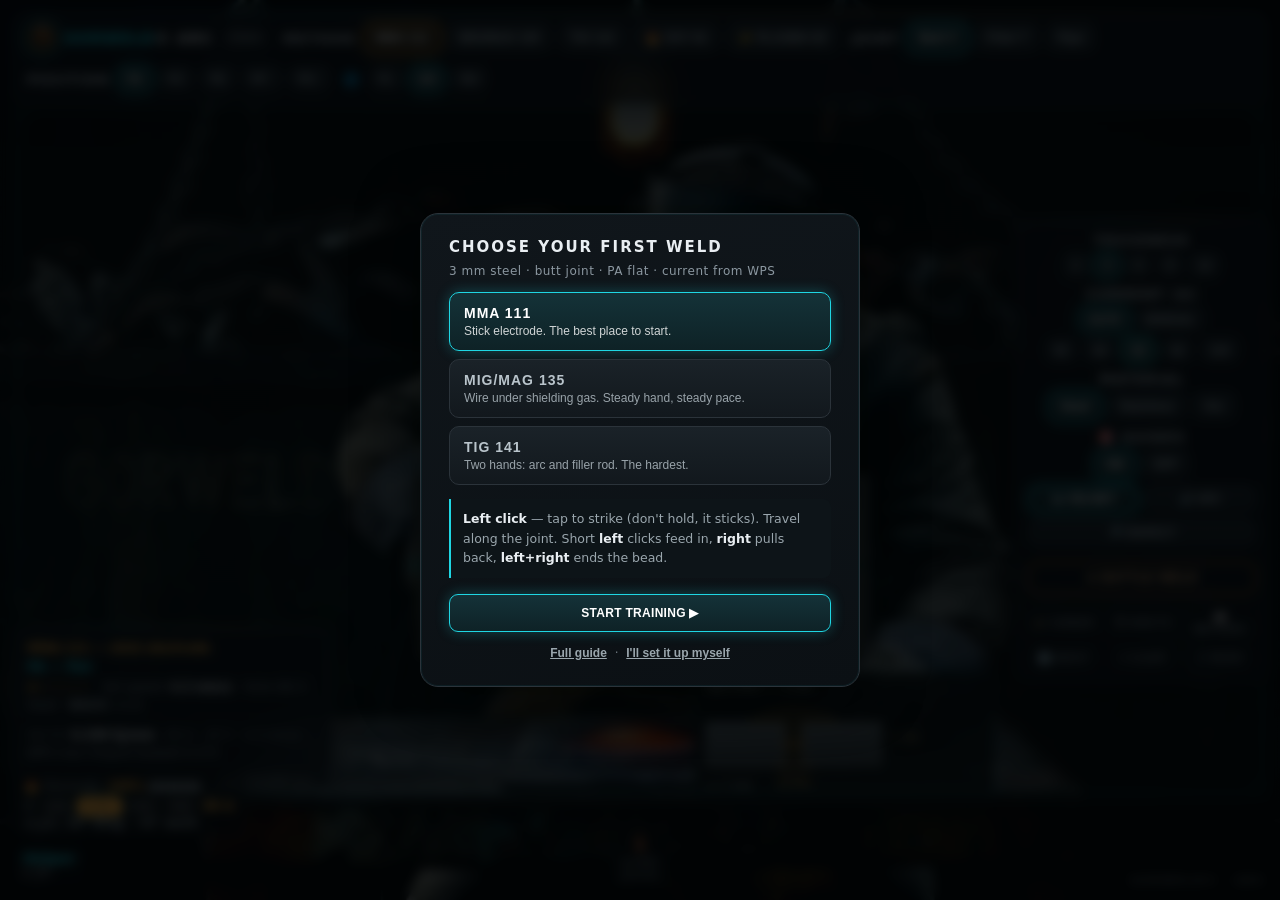
==== commit 63231612: "ARC: klawisze kata - kopia arc/index.html z GorWeld; nie ruszono: sim.js, reszta plikow gorweldarc" ====
--- a/index.html
+++ b/index.html
@@ -1951,6 +1951,12 @@
     if(rec.am&&ampSet!=null&&ampSet!==ampRecd){ rec.events.push({type:"amp",t:t0,x:0,y:0,a:ampSet}); ampRecd=ampSet; }
     if(curDia()!==(diaRec||diaTypNow())){ rec.events.push({type:"dia",t:t0,x:0,y:0,d:curDia()}); diaRec=curDia(); electrodeLeft=1; replacing=false; } }
   if(needChip){ slagCount++; needChip=false; showToast(t("t_slagleft"),"#ff5a4a"); chipUI(); }   // 3.7.0: 1:1 z sim.js (down po bank bez chip)
+  // Fokus zostaje na kontrolce klikniętej ostatnio (start() robi preventDefault, więc klik w planszę
+  // go nie zabiera). Po suwaku prądu RĘCZNIE (#ampRange = INPUT) guard w angKey() odrzucał każde
+  // A/D/W/S i strzałkę przez CAŁĄ spoinę — kąt martwy, a kary za kąt dalej leciały. Ten sam wzór
+  // co błąd spacji z 3.3.0. Zajarzenie łuku = ręka na planszy, więc zdejmujemy fokus z kontrolki.
+  // Nie dotyka nagrania ani oceny — klawisze i tak zmieniają tylko maskę, całkowaną w move().
+  { const aeS=document.activeElement; if(aeS&&aeS!==document.body&&aeS.blur) aeS.blur(); }
   recEv('down',p.x,p.y,t0,btnMask); arcOn(); updateToolHud();
   if(e.pointerId!==undefined) try{ stage.setPointerCapture(e.pointerId); }catch(err){}
   e.preventDefault(); }
@@ -2120,8 +2126,12 @@
     if(welding) e.preventDefault();                            // spacja nie przewija strony ani nie klika przycisku
     return; }
   const bit=ANG_KEYS[e.code]; if(!bit) return;
+  // PUSZCZENIE klawisza ZAWSZE zdejmuje bit — także gdy fokus przeszedł w międzyczasie do pola
+  // formularza. Wcześniej guard niżej łapał też keyup: D wciśnięte na planszy, fokus do INPUT,
+  // puszczone D → bit zostawał i kąt kręcił się sam (audyt Codex 2026-10-30, #3).
+  if(!on){ keyMask&=~bit; if(welding) e.preventDefault(); updateToolHud(); return; }
   const ae=document.activeElement; if(ae&&/^(INPUT|TEXTAREA|SELECT)$/.test(ae.tagName)) return;
-  if(on) keyMask|=bit; else keyMask&=~bit;
+  keyMask|=bit;
   if(welding) e.preventDefault();                              // strzałki nie mają przewijać strony w trakcie ściegu
   updateToolHud(); }
 addEventListener("keydown",e=>angKey(e,true));
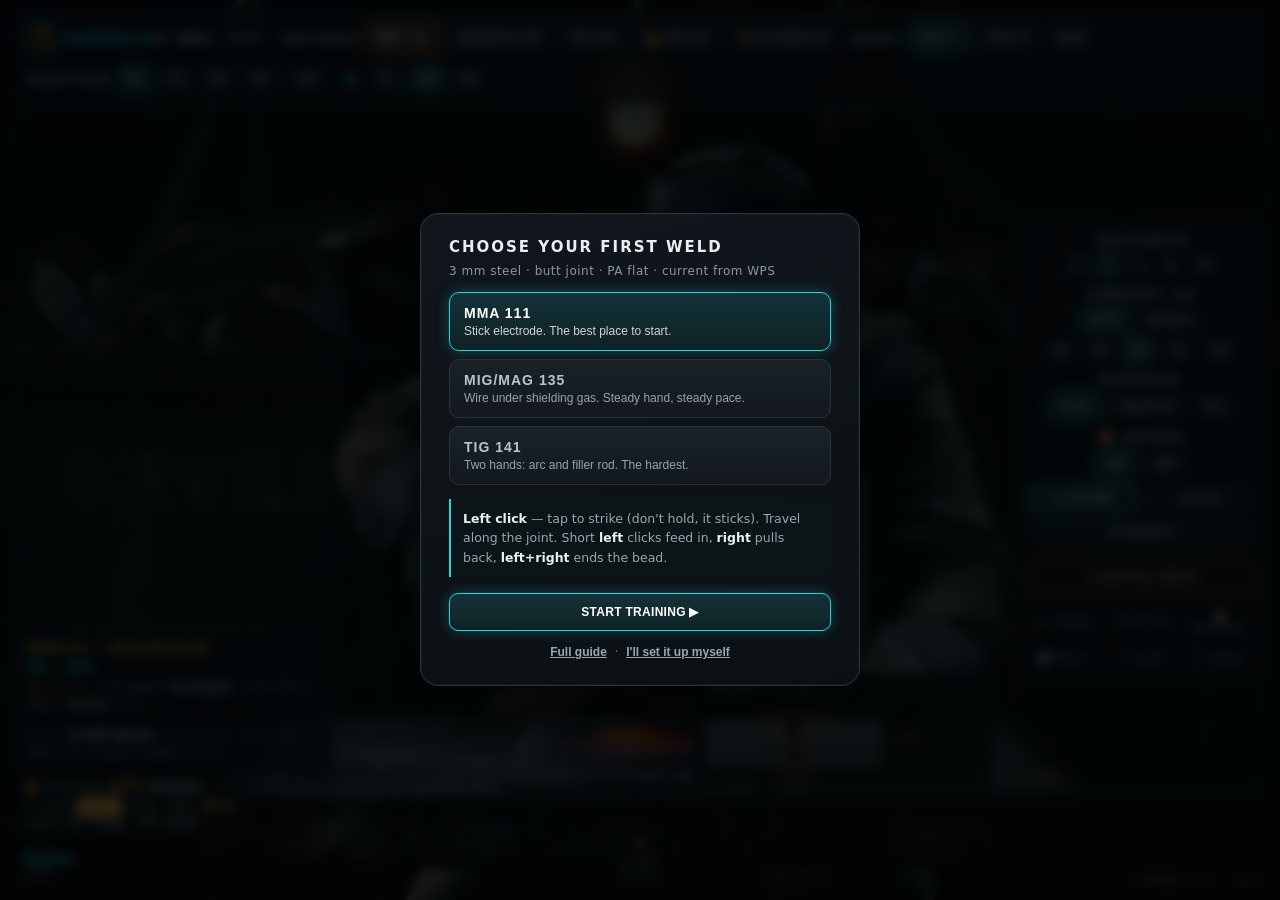
==== commit 5f8d8f59: "ARC: blokada sterowania - kopia arc/index.html z GorWeld; nie ruszono: sim.js, reszta plikow gorweld" ====
--- a/index.html
+++ b/index.html
@@ -768,6 +768,12 @@
 // ── Rejestrator rundy (krok 2): surowe inputy do serwerowego replay + parity ──
 // To DOKŁADNIE artefakt, który klient wyśle na serwer: nasiono + parametry + ścieżka kursora.
 let rec=null;
+let inputLockRec=null, inputLockLive=null;   // profil sterowania zamknięty dla tej rundy (patrz start())
+// Wskaźnik, który zajarzył łuk. Dopóki łuk się pali, zdarzenia INNEGO wskaźnika (drugi palec, mysz
+// przy dotyku, dotyk przy myszy) nie mogą zmieniać przycisków, ruchu ani gasić ściegu — inaczej
+// blokada profilu działała tylko między zajarzeniami (audyt Codex poprawki 02).
+let weldPid=null;
+function foreignPtr(e){ return welding&&weldPid!=null&&!!e&&e.pointerId!==undefined&&e.pointerId!==weldPid; }
 function recStart(){ rec={seed:roundSeed,W,H,proc,joint,pos:posKey,thick,bead,amps:ampsSetFor(posKey),arc:0,ang:0,tig:0,
   cvn:CVN_BEADS[bead]?1:0,        // „ta runda podlega limitowi HI" — starsze nagrania go nie mają i liczą się jak 3.3.0
   uf:1,                           // „ta runda podlega progowi za szybkiego przejazdu" (3.6.0) — bez flagi liczy się jak 3.5.0
@@ -795,7 +801,7 @@
   grav:"grawitacja<br>jeziorka", vset:"Prędkość zadana:", forA:"za A ≈",
   tool_elec:"🔥 Elektroda: ", tool_used:"ZUŻYTA — klik = nowa", tool_mig:"🔫 <b>Drut z automatu</b> — jedna ręka, ciągłe podawanie", tool_tig:"👐 <b>Palnik + drut</b> — LPM zapala, SPACJA dokłada spoiwo, PPM gasi",
   fb_fast:"ZA SZYBKO — zimny zakład, brak wtopu",fb_dir_pf:"PF SPAWASZ Z DOŁU DO GÓRY — jedziesz w dół",fb_dir_pg:"PG SPAWASZ Z GÓRY NA DÓŁ — jedziesz w górę",def_dir_pf:"Ścieg PF jechany z góry na dół — niezgodny z WPS (PF = z dołu do góry): ryzyko braku przetopu i przyklejenia (ISO 5817: 401) — odrzut niezależnie od wyglądu lica",def_dir_pg:"Ścieg PG jechany z dołu do góry — niezgodny z WPS (PG = z góry na dół): przegrzanie cienkiej blachy i nadmierny nadlew — odrzut niezależnie od wyglądu lica", fb_slow:"ZA WOLNO — przepalenie / przelew", fb_good:"DOBRE TEMPO — pełny przetop",
-  t_replace:"WYMIEŃ ELEKTRODĘ — puść i złap nową", t_eye:"🔆 ŁUK W OCZY! ZAŁÓŻ HEŁM", t_layfirst:"POŁÓŻ NAJPIERW ŚCIEG", t_strikeoff:"PRZYŁÓŻ ELEKTRODĘ DO BLACHY", t_toosmall:"KONKURS: ZA MAŁE STANOWISKO — obróć telefon poziomo albo powiększ okno (min. 400 px), żeby wszyscy mieli równo", t_cfgfail:"KONKURS: nie wczytano oficjalnej konfiguracji — odśwież stronę, inaczej runda nie zostanie uznana",
+  t_replace:"WYMIEŃ ELEKTRODĘ — puść i złap nową", t_eye:"🔆 ŁUK W OCZY! ZAŁÓŻ HEŁM", t_layfirst:"POŁÓŻ NAJPIERW ŚCIEG", t_strikeoff:"PRZYŁÓŻ ELEKTRODĘ DO BLACHY", t_toosmall:"KONKURS: ZA MAŁE STANOWISKO — obróć telefon poziomo albo powiększ okno (min. 400 px), żeby wszyscy mieli równo",t_inputlock:"ZMIANA STEROWANIA (mysz ↔ dotyk) W TRAKCIE PRÓBY — dokończ tym samym albo ✕ WYCZYŚĆ i zacznij od nowa", t_cfgfail:"KONKURS: nie wczytano oficjalnej konfiguracji — odśwież stronę, inaczej runda nie zostanie uznana",
   t_couponOk:"✅ COUPON ZALICZONY +%1 XP", t_couponFail:"COUPON NIEZALICZONY — wymóg %1%", t_copied:"TEKST SKOPIOWANY", t_clipFail:"BRAK DOSTĘPU DO SCHOWKA", t_couponSel:"COUPON: %1",
   rep_title:"Inspekcja wizualna VT", row_cov:"Pokrycie grani", row_spd:"Trzymanie tempa", row_hi:"Wkład ciepła (HI)", row_even:"Równość lica",
   hi_set:"HI zadane:", hi_actual:"HI faktyczne:", hi_params:"%1 A · %2 V · %3 mm/s",
@@ -832,7 +838,7 @@
   grav:"puddle<br>gravity", vset:"Set speed:", forA:"for A ≈",
   tool_elec:"🔥 Electrode: ", tool_used:"SPENT — click for new", tool_mig:"🔫 <b>Auto-fed wire</b> — one hand, continuous", tool_tig:"👐 <b>Torch + rod</b> — LMB lights it, SPACE dabs filler, RMB puts it out",
   fb_fast:"TOO FAST — cold lap, no fusion",fb_dir_pf:"PF IS WELDED UPWARD — you are going down",fb_dir_pg:"PG IS WELDED DOWNWARD — you are going up",def_dir_pf:"PF bead run downhill — not per WPS (PF = vertical up): risk of lack of fusion and cold lap (ISO 5817: 401) — reject regardless of how the face looks",def_dir_pg:"PG bead run uphill — not per WPS (PG = vertical down): overheated thin plate and excess reinforcement — reject regardless of how the face looks", fb_slow:"TOO SLOW — burn-through / overflow", fb_good:"GOOD SPEED — full penetration",
-  t_replace:"CHANGE ELECTRODE — release & grab a new one", t_eye:"🔆 ARC FLASH! PUT THE HELMET ON", t_layfirst:"LAY A BEAD FIRST", t_strikeoff:"STRIKE ON THE PLATE", t_toosmall:"CHALLENGE: BAY TOO SMALL — turn your phone landscape or enlarge the window (400 px min), so everyone gets the same shot", t_cfgfail:"CHALLENGE: official config not loaded — reload the page or your run will not count",
+  t_replace:"CHANGE ELECTRODE — release & grab a new one", t_eye:"🔆 ARC FLASH! PUT THE HELMET ON", t_layfirst:"LAY A BEAD FIRST", t_strikeoff:"STRIKE ON THE PLATE", t_toosmall:"CHALLENGE: BAY TOO SMALL — turn your phone landscape or enlarge the window (400 px min), so everyone gets the same shot",t_inputlock:"INPUT CHANGED (mouse ↔ touch) MID-ATTEMPT — finish with the same one or ✕ CLEAR and start over", t_cfgfail:"CHALLENGE: official config not loaded — reload the page or your run will not count",
   t_couponOk:"✅ COUPON PASSED +%1 XP", t_couponFail:"COUPON FAILED — need %1%", t_copied:"TEXT COPIED", t_clipFail:"CLIPBOARD BLOCKED", t_couponSel:"COUPON: %1",
   rep_title:"Visual inspection (VT)", row_cov:"Groove coverage", row_spd:"Travel speed", row_hi:"Heat input (HI)", row_even:"Bead evenness",
   hi_set:"Set HI:", hi_actual:"Actual HI:", hi_params:"%1 A · %2 V · %3 mm/s",
@@ -869,7 +875,7 @@
   grav:"гравитация<br>ванны", vset:"Задан. скорость:", forA:"за A ≈",
   tool_elec:"🔥 Электрод: ", tool_used:"ИЗРАСХОДОВАН — клик = новый", tool_mig:"🔫 <b>Автоподача</b> — одна рука, непрерывно", tool_tig:"👐 <b>Горелка + пруток</b> — присадка макая, веди медленно",
   fb_fast:"СЛИШКОМ БЫСТРО — непровар",fb_dir_pf:"PF ВАРЯТ СНИЗУ ВВЕРХ — ты ведёшь вниз",fb_dir_pg:"PG ВАРЯТ СВЕРХУ ВНИЗ — ты ведёшь вверх",def_dir_pf:"Валик PF выполнен сверху вниз — не по WPS (PF = снизу вверх): риск несплавления и наплыва без провара (ISO 5817: 401) — брак независимо от вида валика",def_dir_pg:"Валик PG выполнен снизу вверх — не по WPS (PG = сверху вниз): перегрев тонкого листа и избыточное усиление — брак независимо от вида валика", fb_slow:"СЛИШКОМ МЕДЛЕННО — прожог / натёк", fb_good:"ХОРОШИЙ ТЕМП — полный провар",
-  t_replace:"СМЕНИ ЭЛЕКТРОД — отпусти и возьми новый", t_eye:"🔆 ЗАЙЧИКИ В ГЛАЗА! НАДЕНЬ МАСКУ", t_layfirst:"СНАЧАЛА ПОЛОЖИ ШОВ", t_strikeoff:"ВЕДИ ПО МЕТАЛЛУ", t_toosmall:"КОНКУРС: ПОСТ СЛИШКОМ МАЛ — поверни телефон горизонтально или увеличь окно (мин. 400 px), чтобы условия были равными", t_cfgfail:"КОНКУРС: официальная конфигурация не загружена — обнови страницу, иначе раунд не засчитают",
+  t_replace:"СМЕНИ ЭЛЕКТРОД — отпусти и возьми новый", t_eye:"🔆 ЗАЙЧИКИ В ГЛАЗА! НАДЕНЬ МАСКУ", t_layfirst:"СНАЧАЛА ПОЛОЖИ ШОВ", t_strikeoff:"ВЕДИ ПО МЕТАЛЛУ", t_toosmall:"КОНКУРС: ПОСТ СЛИШКОМ МАЛ — поверни телефон горизонтально или увеличь окно (мин. 400 px), чтобы условия были равными",t_inputlock:"СМЕНА УПРАВЛЕНИЯ (мышь ↔ касание) ВО ВРЕМЯ ПОПЫТКИ — закончи тем же или ✕ ОЧИСТИТЬ и начни заново", t_cfgfail:"КОНКУРС: официальная конфигурация не загружена — обнови страницу, иначе раунд не засчитают",
   t_couponOk:"✅ КУПОН СДАН +%1 XP", t_couponFail:"КУПОН НЕ СДАН — нужно %1%", t_copied:"ТЕКСТ СКОПИРОВАН", t_clipFail:"БУФЕР НЕДОСТУПЕН", t_couponSel:"КУПОН: %1",
   rep_title:"Визуальный контроль (VT)", row_cov:"Заполнение шва", row_spd:"Темп", row_hi:"Тепловложение (HI)", row_even:"Равномерность",
   hi_set:"Задан. HI:", hi_actual:"Факт. HI:", hi_params:"%1 A · %2 V · %3 мм/с",
@@ -1920,6 +1926,7 @@
 function uiHit(e){ return !!(e.target&&e.target.closest&&e.target.closest(".panel,.modal,.covbar,.toolhud,.mob-hud,button")); }
 function unlockAudio(){ try{ if(actx&&actx.state==="suspended") actx.resume(); }catch(e){} const v=document.getElementById("pagebg"); if(v&&v.paused) v.play&&v.play().catch(()=>{}); }
 function start(e){ if(e.pointerType==="mouse"&&e.button!==0&&e.button!==2) return;
+  if(foreignPtr(e)){ e.preventDefault(); return; }               // obcy wskaźnik przy palącym się łuku
   if(uiHit(e)) return;
   unlockAudio();
   // drugi przycisk dociśnięty w trakcie ściegu to NIE nowe zajarzenie — nie płać znowu za płytę
@@ -1932,7 +1939,13 @@
   if(!onZone(p.x,p.y)){ showToast(t(onPlate(p.x,p.y)?"t_strikegroove":"t_strikeoff"),"#ff9a3c"); e.preventDefault(); return; } // 3.11.0: zajarzenie tylko w rowku
   if(isChallenge()&&!chalWidthOK()){ showToast(t("t_toosmall"),"#ff5a4a"); e.preventDefault(); return; } // równe warunki albo wcale
   if(isChallenge()&&!chalCfgOK){ showToast(t("t_cfgfail"),"#ff5a4a"); e.preventDefault(); return; }       // nie startuj na nieoficjalnym seedzie
-  welding=true; last=p; const t0=Math.round(performance.now()); lastT=t0; vEMA=targetPx; if(replacing){ electrodeLeft=1; replacing=false; } // grab a fresh electrode
+  // Profil sterowania (mysz = łuk/kąt/spoiwo na żywo, dotyk = demo) jest ZAMKNIĘTY od pierwszego
+  // zajarzenia do ✕ WYCZYŚĆ. Nagranie ma flagi arc/ang/tig dla CAŁEJ rundy, a sim.js czyta je raz —
+  // zmiana dotyk↔mysz w połowie przeliczyłaby wcześniejsze ściegi w innym trybie (audyt Codex #2).
+  // Nie dodajemy pola do `rec` — serwer Battle i sim.js widzą nagranie bez zmian.
+  { const liveNow=(e.pointerType==="mouse")&&!battleForcesTouchInput();
+    if(rec&&rec.events.length&&inputLockRec===rec&&inputLockLive!==liveNow){ showToast(t("t_inputlock"),"#ff5a4a"); e.preventDefault(); return; } }
+  welding=true; weldPid=(e.pointerId!==undefined)?e.pointerId:null; last=p; const t0=Math.round(performance.now()); lastT=t0; vEMA=targetPx; if(replacing){ electrodeLeft=1; replacing=false; } // grab a fresh electrode
   arcLive=(e.pointerType==="mouse")&&!battleForcesTouchInput(); btnMask=e.buttons|0; arcLen=0; contactT=0;   // dotyk blachy = zajarzenie
   if(e.pointerType==="mouse"&&battleForcesTouchInput()&&!battleState.touchMouseHint){battleState.touchMouseHint=true;showToast(bt("touchMouseHint"),"#ffae3c");}
   tigLive=(arcLive&&proc==="TIG"); if(tigLive) arcLen=arcL0();                    // TIG: LPM zapalił łuk, trzyma się na nominale
@@ -1946,6 +1959,7 @@
     if(battleTaskActive()){battleAttemptStart();reseedRound(battleState.task.seed);}
     recStart();
   }
+  if(inputLockRec!==rec){ inputLockRec=rec; inputLockLive=arcLive; }   // pierwsze zajarzenie tej rundy zamyka profil
   // 3.10.0: wybrana Ø (i RĘCZNIE prąd) wchodzi do nagrania tuż przed zajarzeniem — tylko przed pierwszą kroplą ściegu (1:1 z sim.js)
   if(elecOn()&&rec&&!bN){
     if(rec.am&&ampSet!=null&&ampSet!==ampRecd){ rec.events.push({type:"amp",t:t0,x:0,y:0,a:ampSet}); ampRecd=ampSet; }
@@ -1960,7 +1974,7 @@
   recEv('down',p.x,p.y,t0,btnMask); arcOn(); updateToolHud();
   if(e.pointerId!==undefined) try{ stage.setPointerCapture(e.pointerId); }catch(err){}
   e.preventDefault(); }
-function move(e){ if(isCut())return cutMove(e);
+function move(e){ if(foreignPtr(e)) return; if(isCut())return cutMove(e);
   // czas zaokrąglony do ms — DOKŁADNIE ten, który trafia do nagrania rundy,
   // żeby wynik na ekranie był bit-w-bit tym, co policzy weryfikator z sim.js
   if(!welding)return; const p=snap(pos(e)),now=Math.round(performance.now()); cursor.x=p.x; cursor.y=p.y; cursor.seen=true;
@@ -2083,7 +2097,7 @@
   }
   last=p; lastT=now; e.preventDefault();
 }
-function end(e){ if(e&&uiHit(e)) return;
+function end(e){ if(foreignPtr(e)) return; if(e&&uiHit(e)) return;
   // Raz zajarzony łuk pali się niezależnie od przycisków — puszczenie ich znaczy tylko
   // „przestaję dociskać", a nie „koniec ściegu". Łuk kończy się sam: przywarciem albo
   // odciągnięciem za daleko. Bez tego nie da się oderwać elektrody od blachy po zajarzeniu.
@@ -3768,7 +3782,7 @@
   if(modalOpen())return; const p=pos(e); cursor.x=p.x; cursor.y=p.y; cursor.seen=true;
   if(!onPlate(p.x,p.y)){ showToast(t("t_strikeoff"),"#ff9a3c"); e.preventDefault(); return; }
   if(proc==="CUT" && bead!=="steel"){ showToast(t("t_cut_steelonly"),"#ff5a4a"); e.preventDefault(); return; }
-  welding=true; last=p; const t0=performance.now(); lastT=t0; vEMA=targetPx;
+  welding=true; weldPid=(e.pointerId!==undefined)?e.pointerId:null; last=p; const t0=performance.now(); lastT=t0; vEMA=targetPx;   // cięcie: ten sam strażnik wskaźnika
   cutHeat=0; pierced=(proc==="PLASMA");
   if(!rec||!rec.events.length)recStart(); recEv('down',p.x,p.y,t0); arcOn(); arcIntensity(0.3);   // jak przy spawaniu — parametry na żywo, póki runda pusta
   if(e.pointerId!==undefined) try{ stage.setPointerCapture(e.pointerId); }catch(err){}
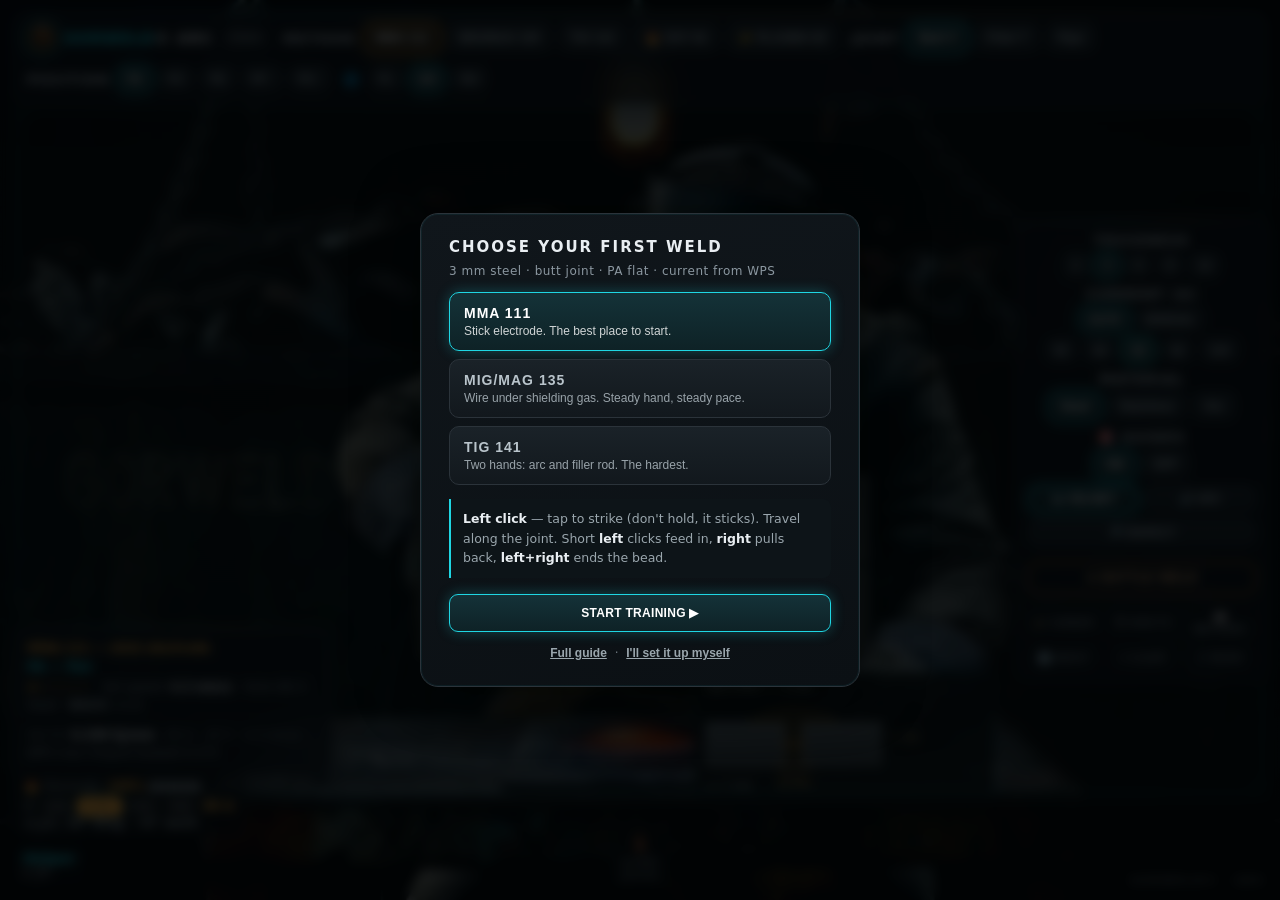
==== commit 1533af65: "ARC: parytet werdyktu z GorWeld (md5 27dac0fa) - wczesniej porownanie tylko punktow; nie ruszono: oc" ====
--- a/index.html
+++ b/index.html
@@ -2964,6 +2964,22 @@
 // Odrzut dokładnie jak plakietka ISO: major || score < 50. Dawne 45–49 pkt
 // nie zalicza już treningu. Kupony zachowują próg punktowy i wymagają też 80% pokrycia.
 // Konkurs nadal ma własną regułę score >= minScore; nie korzysta z zaliczenia treningu.
+// PARITY (krok 3) — parytet PODSTAWOWYCH pól werdyktu gry i sim.js: punkty, litera, odrzut, klasa ISO,
+// pokrycie, próg 0,8, wada major. `major` po stronie sim.js = przyczyny odrzutu inne niż samo „score"
+// (rejectReasons z TYCH SAMYCH warunków co Dmajor). Listy przyczyn NIE porównujemy — gra ma teksty wad,
+// nie kody. Pokrycie z dokładnością 1e-6 — oba silniki liczą je tą samą arytmetyką, różnica = rozjazd.
+function parityLive(score,letter,rejected,isoCode,coverage,major){ return {score,letter,rejected:!!rejected,iso:isoCode,
+  cov:coverage,cov80:coverage>=0.8,major:!!major}; }
+function paritySim(sr){ const rr=Array.isArray(sr.rejectReasons)?sr.rejectReasons:[], rej=sr.iso==="REJECT";
+  return {score:sr.score,letter:sr.letter,rejected:rej,iso:rej?"REJECT":sr.iso,cov:sr.coverage,
+    cov80:sr.coverage>=0.8,major:rr.some(r=>r!=="score"),reasons:rr.slice()}; }
+function parityCheck(live,sim){ const diff=[];
+  for(const k of ["score","letter","rejected","iso","cov80","major"]) if(live[k]!==sim[k]) diff.push(k);
+  // Pokrycie musi być liczbą 0..1 PO OBU stronach. NaN/brak pola nie może przejść jako „zgodne"
+  // (|NaN−x|>1e-6 to false, a oba cov80 wychodzą false) — audyt Codex 03.
+  const covOK=v=>typeof v==="number"&&Number.isFinite(v)&&v>=0&&v<=1;
+  if(!covOK(live.cov)||!covOK(sim.cov)||Math.abs(live.cov-sim.cov)>1e-6) diff.push("coverage");
+  return {live,sim,diff}; }
 function inspectionVerdict(score,coverage,major,minScore=50){
   const rejected=major||score<50;
   const reason=major?"accept_major":score<50?"accept_score":coverage<0.8?"accept_coverage":score<minScore?"accept_coupon":null;
@@ -3025,8 +3041,9 @@
   score=Math.max(0,Math.min(100,Math.round(score)));
 
   // PARITY (krok 2): odtwórz tę samą rundę headless i porównaj z wynikiem live.
+  let parSr=null;                                           // wynik powtórki do porównania CAŁEGO werdyktu niżej
   if(rec){ rec.liveScore=score; window.__round=rec;
-    if(window.ArcSim){ try{ const sr=window.ArcSim.simulate(rec);
+    if(window.ArcSim){ try{ const sr=window.ArcSim.simulate(rec); parSr=sr;
       console.log('%c[PARITY]','color:#3cb9ff;font-weight:700','live',score,'· sim',sr.score,'· Δ',score-sr.score, sr);
     }catch(err){ console.warn('[PARITY] sim error',err); } } }
 
@@ -3083,10 +3100,19 @@
   const major=D.some(d=>d.s==="major");
   const coupon=!isChallenge()&&COUPONS.find(c=>c.id===activeCoupon);
   const verdict=inspectionVerdict(score,coverage,major,coupon?coupon.req:50);
-  let iso,isoCol; if(verdict.rejected){iso=t("iso_reject");isoCol="#ff5a4a";} else if(score>=88){iso=t("iso_B");isoCol="#5fe08a";} else if(score>=72){iso=t("iso_C");isoCol="#ffd23f";} else {iso=t("iso_D");isoCol="#ff9a3c";}
+  // Jeden nietłumaczony kod klasy — ten sam idzie na ekran i do parytetu (audyt Codex 03: parytet nie może
+  // liczyć klasy własną kopią progów, bo przegapiłby błąd w samej klasie pokazywanej graczowi).
+  const isoCode=verdict.rejected?"REJECT":score>=88?"B":score>=72?"C":"D";
+  const isoView={REJECT:["iso_reject","#ff5a4a"],B:["iso_B","#5fe08a"],C:["iso_C","#ffd23f"],D:["iso_D","#ff9a3c"]}[isoCode];
+  let iso=t(isoView[0]),isoCol=isoView[1];
   const letter=score>=90?"A":score>=78?"B":score>=62?"C":score>=45?"D":"F";
   const col=score>=78?"#5fe08a":score>=62?"#ffd23f":score>=45?"#ff9a3c":"#ff5a4a";
 
+  // PARITY (krok 3): porównanie CAŁEGO werdyktu gra ↔ powtórka (sim.js), nie tylko punktów.
+  // Ten sam wynik punktowy przy innym odrzucie / klasie ISO / pokryciu / wadzie major to też rozjazd —
+  // BattleWeld i konkurs liczą z powtórki. Tylko odczyt: nic tu nie zmienia oceny ani nagrania.
+  window.__parity=parSr?parityCheck(parityLive(score,letter,verdict.rejected,isoCode,coverage,major),paritySim(parSr)):null;
+  if(window.__parity&&window.__parity.diff.length) console.warn('[PARITY] ROZJAZD WERDYKTU',window.__parity.diff.join(", "),window.__parity);
   const diff=jobDiff();
   const passed=isChallenge()?coverage>=0.8&&score>=45:verdict.passed; // konkurs: zachowaj dotychczasowy stan karty
   if(isChallenge()){ if(score>=(CHALLENGE.minScore||90)) burstConfetti(); }
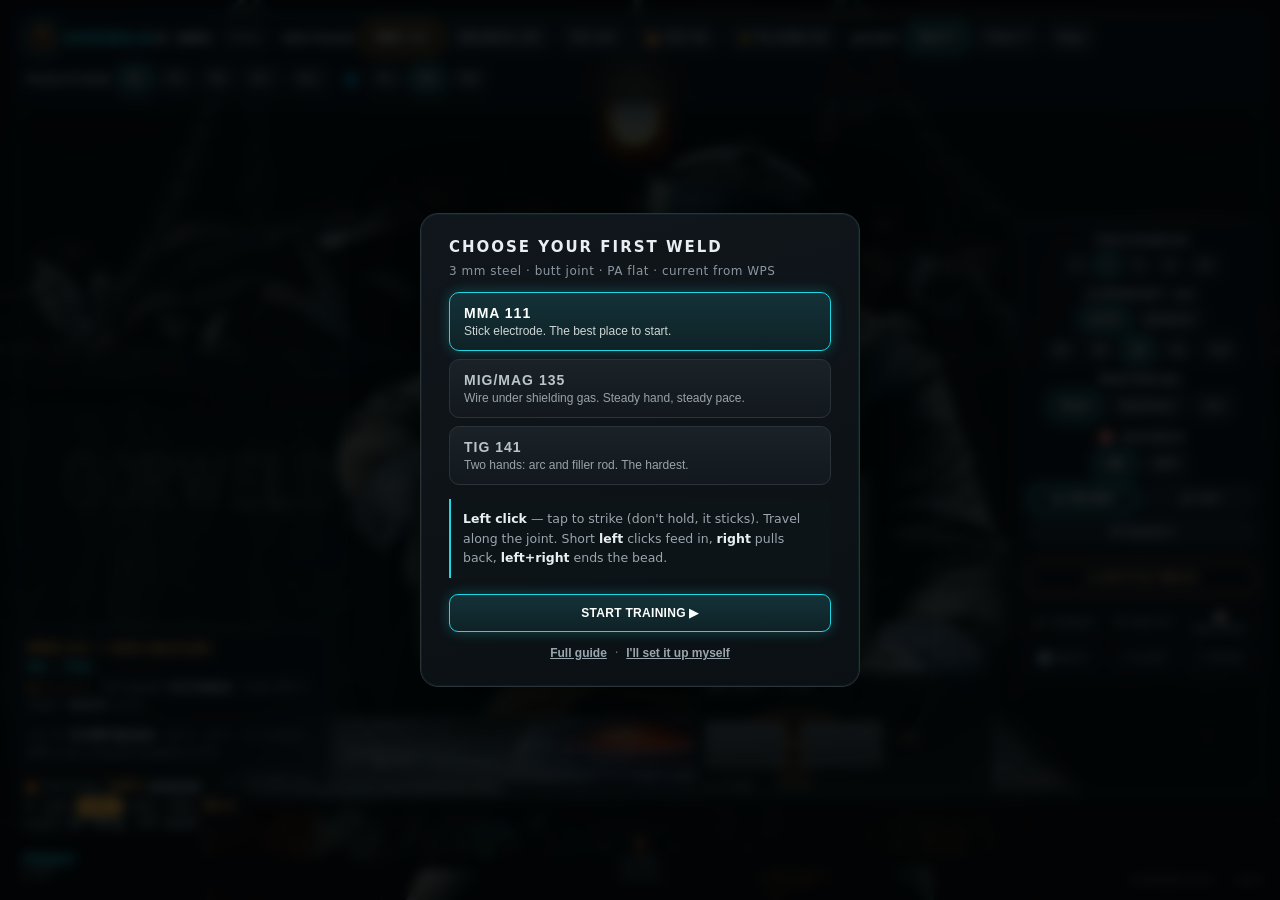
==== commit 7175925b: "ARC 3.15.0 / ocena 1.10.0: fizyka postoju z GorWeld (index 57ab35e5, sim 7ea839b3) - wczesniej posto" ====
--- a/index.html
+++ b/index.html
@@ -702,7 +702,7 @@
     <div class="act"><button class="on" onclick="closeModal('aboutModal')" data-i18n="btn_close">CLOSE</button></div>
   </div></div>
 
-<script src="sim.js?v=3.14.0"></script>
+<script src="sim.js?v=3.15.0"></script>
 <script src="battle.js?v=20261004d"></script>
 <script>
 "use strict";
@@ -777,11 +777,11 @@
 function recStart(){ rec={seed:roundSeed,W,H,proc,joint,pos:posKey,thick,bead,amps:ampsSetFor(posKey),arc:0,ang:0,tig:0,
   cvn:CVN_BEADS[bead]?1:0,        // „ta runda podlega limitowi HI" — starsze nagrania go nie mają i liczą się jak 3.3.0
   uf:1,                           // „ta runda podlega progowi za szybkiego przejazdu" (3.6.0) — bez flagi liczy się jak 3.5.0
-  kb:8,                           // 3.14.0: krótszy łuk MMA (pasmo 0,5–1,1×Ø). 3.13.0: kierunek PF ↑ / PG ↓ w ocenie. 3.12.0: elektroda zostaje w uchwycie na następny ścieg. 3.11.0: łuk tylko w strefie rowka (onZone). 3.10.0: elektrody MMA — Ø per ścieg (`dia`), prąd z Ø, RĘCZNIE `am` + `amp` między ściegami. 3.9.0: fizyczna skala blachy (VIS_K) + plan ściegów 3.8.0. 3.8.0: plan ściegów wg praktyki (kb:1 = plan 3.7.0). 3.7.0 KOMBAJN: realna sekwencja ściegów (tory, lico vs faza, 401, żużel) — bez flagi liczy się jak 3.6.0
+  kb:9,                           // 3.15.0: czas liczony przy stojącej ręce (krok 50 ms, zdarzenia `inp`). 3.14.0: krótszy łuk MMA (pasmo 0,5–1,1×Ø). 3.13.0: kierunek PF ↑ / PG ↓ w ocenie. 3.12.0: elektroda zostaje w uchwycie na następny ścieg. 3.11.0: łuk tylko w strefie rowka (onZone). 3.10.0: elektrody MMA — Ø per ścieg (`dia`), prąd z Ø, RĘCZNIE `am` + `amp` między ściegami. 3.9.0: fizyczna skala blachy (VIS_K) + plan ściegów 3.8.0. 3.8.0: plan ściegów wg praktyki (kb:1 = plan 3.7.0). 3.7.0 KOMBAJN: realna sekwencja ściegów (tory, lico vs faza, 401, żużel) — bez flagi liczy się jak 3.6.0
   rw:Math.round((()=>{try{return stage.getBoundingClientRect().width;}catch(e){return 0;}})()),  // szerokość renderu → krok kwantyzacji kursora
   events:[]};
   if(proc==="MMA"&&ampMode==="man"&&ampSet!=null) rec.am=1;   // 3.10.0: RĘCZNIE = ampery bezwzględne (AUTO = krotność, jak dotąd)
-  ampRecd=rec.amps; diaRec=0; }
+  ampRecd=rec.amps; diaRec=0; pauseNow=0; pauseNote=null; }
 function recEv(type,x,y,now,b,k){ if(!rec) return;
   const ev={type,t:Math.round(now),x:Math.round(x*100)/100,y:Math.round(y*100)/100};
   if(b!==undefined) ev.b=b|0;                       // maska przycisków — bez niej replay nie odtworzy łuku
@@ -795,12 +795,12 @@
   return n==="pl"?"pl":(["ru","uk","be"].includes(n)?"ru":"en"); })();
 try{ const l=localStorage.getItem('gorweld_lang'); if(l) lang=l; }catch(e){}
 const I18N={
- pl:{ t_offplate:"⚡ ZJECHAŁEŚ Z BLACHY — łuk zgasł", t_arcstop:"✔ ŁUK ZGASZONY — LPM+PPM",t_tigstop:"✔ ŁUK ZGASZONY — PPM", t_stick:"⚡ PRZYWARŁA — odbij elektrodę i zajarz od nowa",t_arcbreak:"⚡ ŁUK ZERWANY — zajarz od nowa",fb_arclong:"ZA DŁUGI ŁUK — pęcherze i odpryski",fb_arcshort:"ZA KRÓTKI ŁUK — zaraz przywrze",def_arc_long:"Za długi łuk — utrata osłony, pęcherze i odpryski",def_arc_short:"Za krótki łuk — przywieranie, brak wtopienia",def_stick:"Przerwany łuk — %1 raz(y)",fb_angwork:"KRZYWY KĄT ROBOCZY — ścieg ucieka z rowka",fb_offaxis:"ZJECHAŁEŚ Z OSI — wracaj na grań",fb_filler:"DODAJ SPOIWO — SPACJA",def_filler:"Nierówny rytm spoiwa — faliste lico, miejscami nadlew, miejscami niedolew",def_fast:"Za szybki przejazd — %1 mm/s przy %2 mm/s z WPS: niewypełniony rowek i brak wtopienia w brzegi (ISO 5817: 511, 401) — odrzut niezależnie od wyglądu lica",def_hi_over:"Przekroczony wkład ciepła — %1 kJ/mm przy dopuszczalnych %2. Materiał badany udarnościowo: powyżej granicy z WPS kwalifikacja udarnościowa nie pokrywa złącza — odrzut niezależnie od wyglądu lica",hi_max:"max",hi_cvn:"max wg WPS (udarność)",fb_hi:"ZA DUŻY WKŁAD CIEPŁA — jedź szybciej albo zbij prąd",def_offaxis:"Ścieg poza osią złącza — podtopienie jednej krawędzi, brak wtopienia po drugiej",fb_angdrag:"ZA MOCNO CIĄGNIESZ — żużel wchodzi pod łuk",fb_angpush:"PCHASZ ELEKTRODĘ — brak wtopienia",def_ang_work:"Krzywy kąt roboczy — podtopienie jednej krawędzi, ścieg obok osi",def_ang_drag:"Za duży kąt ciągnięcia — wtrącenia żużla, wypukłe lico",def_ang_push:"Elektroda pchana — brak wtopienia, żużel przed jeziorkiem",ang_lbl:"Kąt:",ang_drag:"ciągn.",ang_push:"pchan.",ang_work:"rob.", sec_title:"PRZEKRÓJ", pr_cut:"TLEN", pr_plasma:"PLAZMA", mc_battle:"Battle", mc_helmet:"Przyłbica", mc_sound:"Dźwięk", mc_music:"Muzyka", mc_clear:"Wyczyść", mc_help:"Jak grać", mc_setup:"Opcje", mc_career:"Kariera", mc_methods:"Metody", mc_about:"O ARC", method:"Metoda", joint:"Złącze", position:"Pozycja", thickness:"Grubość", material:"Materiał", amperage:"Prąd (A)", amp_auto:"AUTO", amp_man:"RĘCZNIE", tlift:"☝ Łuk nad palcem",guides:"🎯 Podpowiedzi",gd_arc:"ŁUK",gd_fil:"SPOIWO",gd_ang:"KĄT",gd_spd:"TEMPO",gd_hi:"CIEPŁO",gd_short:"krócej",gd_long:"dłużej",gd_slower:"wolniej",gd_faster:"szybciej",gd_tilt:"pochyl",gd_cooler:"chłodniej",gd_hotter:"cieplej",gd_feed:"podaj", tlift_on:"WŁ", tlift_off:"WYŁ", t_tlift_hint:"☝ Łuk pali się nad palcem, żebyś widział szczelinę — wyłączysz w ⚙️", t_tlift_low:"☝ Koniec szwu za nisko na łuk nad palcem — obróć telefon pionowo albo wyłącz go w ⚙️",
+ pl:{ t_offplate:"⚡ ZJECHAŁEŚ Z BLACHY — łuk zgasł", t_arcstop:"✔ ŁUK ZGASZONY — LPM+PPM",t_tigstop:"✔ ŁUK ZGASZONY — PPM", t_stick:"⚡ PRZYWARŁA — odbij elektrodę i zajarz od nowa",t_arcbreak:"⚡ ŁUK ZERWANY — zajarz od nowa",fb_arclong:"ZA DŁUGI ŁUK — pęcherze i odpryski",fb_arcshort:"ZA KRÓTKI ŁUK — zaraz przywrze",def_arc_long:"Za długi łuk — utrata osłony, pęcherze i odpryski",def_arc_short:"Za krótki łuk — przywieranie, brak wtopienia",def_stick:"Przerwany łuk — %1 raz(y)",fb_angwork:"KRZYWY KĄT ROBOCZY — ścieg ucieka z rowka",fb_offaxis:"ZJECHAŁEŚ Z OSI — wracaj na grań",fb_filler:"DODAJ SPOIWO — SPACJA",def_filler:"Nierówny rytm spoiwa — faliste lico, miejscami nadlew, miejscami niedolew",def_fast:"Za szybki przejazd — %1 mm/s przy %2 mm/s z WPS: niewypełniony rowek i brak wtopienia w brzegi (ISO 5817: 511, 401) — odrzut niezależnie od wyglądu lica",def_hi_over:"Przekroczony wkład ciepła — %1 kJ/mm przy dopuszczalnych %2. Materiał badany udarnościowo: powyżej granicy z WPS kwalifikacja udarnościowa nie pokrywa złącza — odrzut niezależnie od wyglądu lica",hi_max:"max",hi_notravel:"brak przejazdu",def_hi_zero:"Brak przejazdu przy palącym się łuku — wkład ciepła ponad limit WPS (max %1 kJ/mm). Ręka musi jechać",hint_stop:"Zatrzymałeś rękę na %1 s",hint_stick:"łuk przywarł",hint_break:"łuk się zerwał",hint_idle:"łuk zgasł (2,5 s bez ruchu)",hint_slow:"tempo spadło",hi_cvn:"max wg WPS (udarność)",fb_hi:"ZA DUŻY WKŁAD CIEPŁA — jedź szybciej albo zbij prąd",def_offaxis:"Ścieg poza osią złącza — podtopienie jednej krawędzi, brak wtopienia po drugiej",fb_angdrag:"ZA MOCNO CIĄGNIESZ — żużel wchodzi pod łuk",fb_angpush:"PCHASZ ELEKTRODĘ — brak wtopienia",def_ang_work:"Krzywy kąt roboczy — podtopienie jednej krawędzi, ścieg obok osi",def_ang_drag:"Za duży kąt ciągnięcia — wtrącenia żużla, wypukłe lico",def_ang_push:"Elektroda pchana — brak wtopienia, żużel przed jeziorkiem",ang_lbl:"Kąt:",ang_drag:"ciągn.",ang_push:"pchan.",ang_work:"rob.", sec_title:"PRZEKRÓJ", pr_cut:"TLEN", pr_plasma:"PLAZMA", mc_battle:"Battle", mc_helmet:"Przyłbica", mc_sound:"Dźwięk", mc_music:"Muzyka", mc_clear:"Wyczyść", mc_help:"Jak grać", mc_setup:"Opcje", mc_career:"Kariera", mc_methods:"Metody", mc_about:"O ARC", method:"Metoda", joint:"Złącze", position:"Pozycja", thickness:"Grubość", material:"Materiał", amperage:"Prąd (A)", amp_auto:"AUTO", amp_man:"RĘCZNIE", tlift:"☝ Łuk nad palcem",guides:"🎯 Podpowiedzi",gd_arc:"ŁUK",gd_fil:"SPOIWO",gd_ang:"KĄT",gd_spd:"TEMPO",gd_hi:"CIEPŁO",gd_short:"krócej",gd_long:"dłużej",gd_slower:"wolniej",gd_faster:"szybciej",gd_tilt:"pochyl",gd_cooler:"chłodniej",gd_hotter:"cieplej",gd_feed:"podaj", tlift_on:"WŁ", tlift_off:"WYŁ", t_tlift_hint:"☝ Łuk pali się nad palcem, żebyś widział szczelinę — wyłączysz w ⚙️", t_tlift_low:"☝ Koniec szwu za nisko na łuk nad palcem — obróć telefon pionowo albo wyłącz go w ⚙️",
   jt_butt:"Doczołowe V", jt_fillet:"Pachwinowe T", jt_pipe:"Rura", mat_steel:"Stal", mat_ss:"Nierdz.", mat_alu:"Alu",
   btn_helmet:"🥽 HEŁM", btn_music:"🎵 MUZYKA",btn_arc:"🔊 ŁUK", btn_mute:"🔇 CISZA", btn_inspect:"🔎 INSPEKCJA", btn_career:"🎓 KARIERA", btn_clear:"✕ WYCZYŚĆ",
   grav:"grawitacja<br>jeziorka", vset:"Prędkość zadana:", forA:"za A ≈",
   tool_elec:"🔥 Elektroda: ", tool_used:"ZUŻYTA — klik = nowa", tool_mig:"🔫 <b>Drut z automatu</b> — jedna ręka, ciągłe podawanie", tool_tig:"👐 <b>Palnik + drut</b> — LPM zapala, SPACJA dokłada spoiwo, PPM gasi",
-  fb_fast:"ZA SZYBKO — zimny zakład, brak wtopu",fb_dir_pf:"PF SPAWASZ Z DOŁU DO GÓRY — jedziesz w dół",fb_dir_pg:"PG SPAWASZ Z GÓRY NA DÓŁ — jedziesz w górę",def_dir_pf:"Ścieg PF jechany z góry na dół — niezgodny z WPS (PF = z dołu do góry): ryzyko braku przetopu i przyklejenia (ISO 5817: 401) — odrzut niezależnie od wyglądu lica",def_dir_pg:"Ścieg PG jechany z dołu do góry — niezgodny z WPS (PG = z góry na dół): przegrzanie cienkiej blachy i nadmierny nadlew — odrzut niezależnie od wyglądu lica", fb_slow:"ZA WOLNO — przepalenie / przelew", fb_good:"DOBRE TEMPO — pełny przetop",
+  fb_fast:"ZA SZYBKO — zimny zakład, brak wtopu",fb_dir_pf:"PF SPAWASZ Z DOŁU DO GÓRY — jedziesz w dół",fb_dir_pg:"PG SPAWASZ Z GÓRY NA DÓŁ — jedziesz w górę",def_dir_pf:"Ścieg PF jechany z góry na dół — niezgodny z WPS (PF = z dołu do góry): ryzyko braku przetopu i przyklejenia (ISO 5817: 401) — odrzut niezależnie od wyglądu lica",def_dir_pg:"Ścieg PG jechany z dołu do góry — niezgodny z WPS (PG = z góry na dół): przegrzanie cienkiej blachy i nadmierny nadlew — odrzut niezależnie od wyglądu lica", fb_slow:"ZA WOLNO — przepalenie / przelew",fb_stop:"RĘKA STOI %1 s — jedź dalej",hint_lbl:"Wskazówka", fb_good:"DOBRE TEMPO — pełny przetop",
   t_replace:"WYMIEŃ ELEKTRODĘ — puść i złap nową", t_eye:"🔆 ŁUK W OCZY! ZAŁÓŻ HEŁM", t_layfirst:"POŁÓŻ NAJPIERW ŚCIEG", t_strikeoff:"PRZYŁÓŻ ELEKTRODĘ DO BLACHY", t_toosmall:"KONKURS: ZA MAŁE STANOWISKO — obróć telefon poziomo albo powiększ okno (min. 400 px), żeby wszyscy mieli równo",t_inputlock:"ZMIANA STEROWANIA (mysz ↔ dotyk) W TRAKCIE PRÓBY — dokończ tym samym albo ✕ WYCZYŚĆ i zacznij od nowa", t_cfgfail:"KONKURS: nie wczytano oficjalnej konfiguracji — odśwież stronę, inaczej runda nie zostanie uznana",
   t_couponOk:"✅ COUPON ZALICZONY +%1 XP", t_couponFail:"COUPON NIEZALICZONY — wymóg %1%", t_copied:"TEKST SKOPIOWANY", t_clipFail:"BRAK DOSTĘPU DO SCHOWKA", t_couponSel:"COUPON: %1",
   rep_title:"Inspekcja wizualna VT", row_cov:"Pokrycie grani", row_spd:"Trzymanie tempa", row_hi:"Wkład ciepła (HI)", row_even:"Równość lica",
@@ -832,12 +832,12 @@
   rank_helper:"Pomocnik", rank_tacker:"Sczepiacz", rank_welder:"Spawacz", rank_cert:"Spawacz doświadczony", rank_coded:"Spawacz ekspert", rank_master:"Mistrz Spawalnictwa",
   cardtext:"Wyspawałem łagę %1 — ocena %2, ≈ ISO 5817 %3 (symulacja). 🔥⚡\n\nGORWELD® Arc Welder — darmowy symulator\n#welding #spawanie #GorWeld",
   cardtext_cut:"Przeciąłem %1 — ocena %2, ≈ ISO 9013 %3 (symulacja). 🔥⚡\n\nGORWELD® Arc Welder — darmowy symulator\n#ciecie #spawanie #GorWeld" },
- en:{ t_offplate:"⚡ OFF THE PLATE — arc went out", t_arcstop:"✔ ARC STOPPED — LMB+RMB",t_tigstop:"✔ ARC STOPPED — RMB", t_stick:"⚡ STUCK — break the electrode free and re-strike",t_arcbreak:"⚡ ARC BROKEN — strike again",fb_arclong:"ARC TOO LONG — pores and spatter",fb_arcshort:"ARC TOO SHORT — about to stick",def_arc_long:"Arc too long — lost shielding, pores and spatter",def_arc_short:"Arc too short — sticking, lack of fusion",def_stick:"Arc interrupted — %1 time(s)",fb_angwork:"WORK ANGLE OFF — bead walking out of the joint",fb_offaxis:"OFF THE CENTRELINE — get back on the seam",fb_filler:"ADD FILLER — SPACE",def_filler:"Uneven filler rhythm — rippled face, excess in places, starved in others",def_fast:"Travel too fast — %1 mm/s against %2 mm/s on the WPS: underfilled groove and lack of sidewall fusion (ISO 5817: 511, 401) — reject regardless of how the face looks",def_hi_over:"Heat input exceeded — %1 kJ/mm against %2 allowed. Impact-tested material: above the WPS limit the CVN qualification no longer covers the joint — reject regardless of how the face looks",hi_max:"max",hi_cvn:"WPS max (impact-tested)",fb_hi:"HEAT INPUT TOO HIGH — travel faster or drop the current",def_offaxis:"Bead off the joint centreline — undercut on one edge, lack of fusion on the other",fb_angdrag:"DRAGGING TOO HARD — slag runs under the arc",fb_angpush:"PUSHING THE STICK — no penetration",def_ang_work:"Work angle off — undercut on one side, bead off the centreline",def_ang_drag:"Drag angle too steep — slag inclusions, ropey convex face",def_ang_push:"Electrode pushed — lack of fusion, slag ahead of the puddle",ang_lbl:"Angle:",ang_drag:"drag",ang_push:"push",ang_work:"work", sec_title:"SECTION", pr_cut:"OXY", pr_plasma:"PLASMA", mc_battle:"Battle", mc_helmet:"Helmet", mc_sound:"Sound", mc_music:"Music", mc_clear:"Clear", mc_help:"How to", mc_setup:"Settings", mc_career:"Career", mc_methods:"Methods", mc_about:"About", method:"Method", joint:"Joint", position:"Position", thickness:"Thickness", material:"Material", amperage:"Current (A)", amp_auto:"AUTO", amp_man:"MANUAL", tlift:"☝ Arc above finger",guides:"🎯 Guides",gd_arc:"ARC",gd_fil:"FILLER",gd_ang:"ANGLE",gd_spd:"SPEED",gd_hi:"HEAT",gd_short:"shorter",gd_long:"longer",gd_slower:"slower",gd_faster:"faster",gd_tilt:"tilt",gd_cooler:"cooler",gd_hotter:"hotter",gd_feed:"feed", tlift_on:"ON", tlift_off:"OFF", t_tlift_hint:"☝ The arc burns above your finger so you can see the gap — turn it off in ⚙️", t_tlift_low:"☝ Seam end too low for arc above finger — turn your phone upright or switch it off in ⚙️",
+ en:{ t_offplate:"⚡ OFF THE PLATE — arc went out", t_arcstop:"✔ ARC STOPPED — LMB+RMB",t_tigstop:"✔ ARC STOPPED — RMB", t_stick:"⚡ STUCK — break the electrode free and re-strike",t_arcbreak:"⚡ ARC BROKEN — strike again",fb_arclong:"ARC TOO LONG — pores and spatter",fb_arcshort:"ARC TOO SHORT — about to stick",def_arc_long:"Arc too long — lost shielding, pores and spatter",def_arc_short:"Arc too short — sticking, lack of fusion",def_stick:"Arc interrupted — %1 time(s)",fb_angwork:"WORK ANGLE OFF — bead walking out of the joint",fb_offaxis:"OFF THE CENTRELINE — get back on the seam",fb_filler:"ADD FILLER — SPACE",def_filler:"Uneven filler rhythm — rippled face, excess in places, starved in others",def_fast:"Travel too fast — %1 mm/s against %2 mm/s on the WPS: underfilled groove and lack of sidewall fusion (ISO 5817: 511, 401) — reject regardless of how the face looks",def_hi_over:"Heat input exceeded — %1 kJ/mm against %2 allowed. Impact-tested material: above the WPS limit the CVN qualification no longer covers the joint — reject regardless of how the face looks",hi_max:"max",hi_notravel:"no travel",def_hi_zero:"No travel with the arc burning — heat input above the WPS limit (max %1 kJ/mm). Keep the hand moving",hint_stop:"You stopped your hand for %1 s",hint_stick:"the arc stuck",hint_break:"the arc broke",hint_idle:"the arc went out (2.5 s without moving)",hint_slow:"your speed dropped",hi_cvn:"WPS max (impact-tested)",fb_hi:"HEAT INPUT TOO HIGH — travel faster or drop the current",def_offaxis:"Bead off the joint centreline — undercut on one edge, lack of fusion on the other",fb_angdrag:"DRAGGING TOO HARD — slag runs under the arc",fb_angpush:"PUSHING THE STICK — no penetration",def_ang_work:"Work angle off — undercut on one side, bead off the centreline",def_ang_drag:"Drag angle too steep — slag inclusions, ropey convex face",def_ang_push:"Electrode pushed — lack of fusion, slag ahead of the puddle",ang_lbl:"Angle:",ang_drag:"drag",ang_push:"push",ang_work:"work", sec_title:"SECTION", pr_cut:"OXY", pr_plasma:"PLASMA", mc_battle:"Battle", mc_helmet:"Helmet", mc_sound:"Sound", mc_music:"Music", mc_clear:"Clear", mc_help:"How to", mc_setup:"Settings", mc_career:"Career", mc_methods:"Methods", mc_about:"About", method:"Method", joint:"Joint", position:"Position", thickness:"Thickness", material:"Material", amperage:"Current (A)", amp_auto:"AUTO", amp_man:"MANUAL", tlift:"☝ Arc above finger",guides:"🎯 Guides",gd_arc:"ARC",gd_fil:"FILLER",gd_ang:"ANGLE",gd_spd:"SPEED",gd_hi:"HEAT",gd_short:"shorter",gd_long:"longer",gd_slower:"slower",gd_faster:"faster",gd_tilt:"tilt",gd_cooler:"cooler",gd_hotter:"hotter",gd_feed:"feed", tlift_on:"ON", tlift_off:"OFF", t_tlift_hint:"☝ The arc burns above your finger so you can see the gap — turn it off in ⚙️", t_tlift_low:"☝ Seam end too low for arc above finger — turn your phone upright or switch it off in ⚙️",
   jt_butt:"Butt V", jt_fillet:"Fillet T", jt_pipe:"Pipe", mat_steel:"Steel", mat_ss:"Stainless", mat_alu:"Alu",
   btn_helmet:"🥽 HELMET", btn_music:"🎵 MUSIC",btn_arc:"🔊 ARC", btn_mute:"🔇 MUTE", btn_inspect:"🔎 INSPECT", btn_career:"🎓 CAREER", btn_clear:"✕ CLEAR",
   grav:"puddle<br>gravity", vset:"Set speed:", forA:"for A ≈",
   tool_elec:"🔥 Electrode: ", tool_used:"SPENT — click for new", tool_mig:"🔫 <b>Auto-fed wire</b> — one hand, continuous", tool_tig:"👐 <b>Torch + rod</b> — LMB lights it, SPACE dabs filler, RMB puts it out",
-  fb_fast:"TOO FAST — cold lap, no fusion",fb_dir_pf:"PF IS WELDED UPWARD — you are going down",fb_dir_pg:"PG IS WELDED DOWNWARD — you are going up",def_dir_pf:"PF bead run downhill — not per WPS (PF = vertical up): risk of lack of fusion and cold lap (ISO 5817: 401) — reject regardless of how the face looks",def_dir_pg:"PG bead run uphill — not per WPS (PG = vertical down): overheated thin plate and excess reinforcement — reject regardless of how the face looks", fb_slow:"TOO SLOW — burn-through / overflow", fb_good:"GOOD SPEED — full penetration",
+  fb_fast:"TOO FAST — cold lap, no fusion",fb_dir_pf:"PF IS WELDED UPWARD — you are going down",fb_dir_pg:"PG IS WELDED DOWNWARD — you are going up",def_dir_pf:"PF bead run downhill — not per WPS (PF = vertical up): risk of lack of fusion and cold lap (ISO 5817: 401) — reject regardless of how the face looks",def_dir_pg:"PG bead run uphill — not per WPS (PG = vertical down): overheated thin plate and excess reinforcement — reject regardless of how the face looks", fb_slow:"TOO SLOW — burn-through / overflow",fb_stop:"HAND STOPPED %1 s — keep moving",hint_lbl:"Tip", fb_good:"GOOD SPEED — full penetration",
   t_replace:"CHANGE ELECTRODE — release & grab a new one", t_eye:"🔆 ARC FLASH! PUT THE HELMET ON", t_layfirst:"LAY A BEAD FIRST", t_strikeoff:"STRIKE ON THE PLATE", t_toosmall:"CHALLENGE: BAY TOO SMALL — turn your phone landscape or enlarge the window (400 px min), so everyone gets the same shot",t_inputlock:"INPUT CHANGED (mouse ↔ touch) MID-ATTEMPT — finish with the same one or ✕ CLEAR and start over", t_cfgfail:"CHALLENGE: official config not loaded — reload the page or your run will not count",
   t_couponOk:"✅ COUPON PASSED +%1 XP", t_couponFail:"COUPON FAILED — need %1%", t_copied:"TEXT COPIED", t_clipFail:"CLIPBOARD BLOCKED", t_couponSel:"COUPON: %1",
   rep_title:"Visual inspection (VT)", row_cov:"Groove coverage", row_spd:"Travel speed", row_hi:"Heat input (HI)", row_even:"Bead evenness",
@@ -869,12 +869,12 @@
   rank_helper:"Helper", rank_tacker:"Tacker", rank_welder:"Welder", rank_cert:"Skilled welder", rank_coded:"Expert welder", rank_master:"Welding Master",
   cardtext:"Welded a %1 pass — grade %2, ≈ ISO 5817 %3 (simulated). 🔥⚡\n\nGORWELD® Arc Welder — free simulator\n#welding #GorWeld",
   cardtext_cut:"Cut %1 — grade %2, ≈ ISO 9013 %3 (simulated). 🔥⚡\n\nGORWELD® Arc Welder — free simulator\n#cutting #welding #GorWeld" },
- ru:{ t_offplate:"⚡ СОШЁЛ С ПЛАСТИНЫ — дуга погасла", t_arcstop:"✔ ДУГА ПОГАШЕНА — ЛКМ+ПКМ",t_tigstop:"✔ ДУГА ПОГАШЕНА — ПКМ", t_stick:"⚡ ПРИЛИПЛА — отломи электрод и зажги заново",t_arcbreak:"⚡ ДУГА ОБОРВАНА — зажги заново",fb_arclong:"ДУГА СЛИШКОМ ДЛИННАЯ — поры и брызги",fb_arcshort:"ДУГА СЛИШКОМ КОРОТКАЯ — вот-вот прилипнет",def_arc_long:"Слишком длинная дуга — потеря защиты, поры и брызги",def_arc_short:"Слишком короткая дуга — прилипание, непровар",def_stick:"Дуга прервана — %1 раз(а)",fb_angwork:"КРИВОЙ РАБОЧИЙ УГОЛ — шов уходит из разделки",fb_offaxis:"УШЁЛ С ОСИ — возвращайся на стык",fb_filler:"ДОБАВЬ ПРИСАДКУ — ПРОБЕЛ",def_filler:"Неровный ритм присадки — волнистый валик, местами наплыв, местами непровар",def_fast:"Слишком быстрое ведение — %1 мм/с при %2 мм/с по WPS: незаполненная разделка и несплавление кромок (ISO 5817: 511, 401) — брак независимо от вида валика",def_hi_over:"Превышен погонный тепловложение — %1 кДж/мм при допустимых %2. Материал с испытанием на удар: выше предела по WPS квалификация не покрывает соединение — брак независимо от вида валика",hi_max:"макс",hi_cvn:"макс по WPS (удар.)",fb_hi:"СЛИШКОМ БОЛЬШОЕ ТЕПЛОВЛОЖЕНИЕ — иди быстрее или убавь ток",def_offaxis:"Шов вне оси соединения — подрез с одной кромки, непровар с другой",fb_angdrag:"СЛИШКОМ БОЛЬШОЙ УГОЛ — шлак идёт под дугу",fb_angpush:"ТОЛКАЕШЬ ЭЛЕКТРОД — нет провара",def_ang_work:"Кривой рабочий угол — подрез с одной стороны, шов мимо оси",def_ang_drag:"Слишком большой угол волочения — шлаковые включения, выпуклый валик",def_ang_push:"Электрод толкается — непровар, шлак перед ванной",ang_lbl:"Угол:",ang_drag:"волоч.",ang_push:"толк.",ang_work:"раб.", sec_title:"РАЗРЕЗ", pr_cut:"ГАЗ", pr_plasma:"ПЛАЗМА", mc_battle:"Battle", mc_helmet:"Маска", mc_sound:"Звук", mc_music:"Музыка", mc_clear:"Стереть", mc_help:"Помощь", mc_setup:"Опции", mc_career:"Карьера", mc_methods:"Методы", mc_about:"Об ARC", method:"Метод", joint:"Соединение", position:"Позиция", thickness:"Толщина", material:"Материал", amperage:"Ток (А)", amp_auto:"АВТО", amp_man:"ВРУЧНУЮ", tlift:"☝ Дуга над пальцем",guides:"🎯 Подсказки",gd_arc:"ДУГА",gd_fil:"ПРИС.",gd_ang:"УГОЛ",gd_spd:"ТЕМП",gd_hi:"ТЕПЛО",gd_short:"короче",gd_long:"длиннее",gd_slower:"медленнее",gd_faster:"быстрее",gd_tilt:"наклон",gd_cooler:"холоднее",gd_hotter:"горячее",gd_feed:"подай", tlift_on:"ВКЛ", tlift_off:"ВЫКЛ", t_tlift_hint:"☝ Дуга горит над пальцем, чтобы был виден зазор — отключается в ⚙️", t_tlift_low:"☝ Конец шва слишком низко для дуги над пальцем — поверни телефон вертикально или отключи её в ⚙️",
+ ru:{ t_offplate:"⚡ СОШЁЛ С ПЛАСТИНЫ — дуга погасла", t_arcstop:"✔ ДУГА ПОГАШЕНА — ЛКМ+ПКМ",t_tigstop:"✔ ДУГА ПОГАШЕНА — ПКМ", t_stick:"⚡ ПРИЛИПЛА — отломи электрод и зажги заново",t_arcbreak:"⚡ ДУГА ОБОРВАНА — зажги заново",fb_arclong:"ДУГА СЛИШКОМ ДЛИННАЯ — поры и брызги",fb_arcshort:"ДУГА СЛИШКОМ КОРОТКАЯ — вот-вот прилипнет",def_arc_long:"Слишком длинная дуга — потеря защиты, поры и брызги",def_arc_short:"Слишком короткая дуга — прилипание, непровар",def_stick:"Дуга прервана — %1 раз(а)",fb_angwork:"КРИВОЙ РАБОЧИЙ УГОЛ — шов уходит из разделки",fb_offaxis:"УШЁЛ С ОСИ — возвращайся на стык",fb_filler:"ДОБАВЬ ПРИСАДКУ — ПРОБЕЛ",def_filler:"Неровный ритм присадки — волнистый валик, местами наплыв, местами непровар",def_fast:"Слишком быстрое ведение — %1 мм/с при %2 мм/с по WPS: незаполненная разделка и несплавление кромок (ISO 5817: 511, 401) — брак независимо от вида валика",def_hi_over:"Превышен погонный тепловложение — %1 кДж/мм при допустимых %2. Материал с испытанием на удар: выше предела по WPS квалификация не покрывает соединение — брак независимо от вида валика",hi_max:"макс",hi_notravel:"нет перемещения",def_hi_zero:"Нет перемещения при горящей дуге — тепловложение выше предела WPS (макс. %1 кДж/мм). Рука должна двигаться",hint_stop:"Ты остановил руку на %1 с",hint_stick:"электрод прилип",hint_break:"дуга оборвалась",hint_idle:"дуга погасла (2,5 с без движения)",hint_slow:"скорость упала",hi_cvn:"макс по WPS (удар.)",fb_hi:"СЛИШКОМ БОЛЬШОЕ ТЕПЛОВЛОЖЕНИЕ — иди быстрее или убавь ток",def_offaxis:"Шов вне оси соединения — подрез с одной кромки, непровар с другой",fb_angdrag:"СЛИШКОМ БОЛЬШОЙ УГОЛ — шлак идёт под дугу",fb_angpush:"ТОЛКАЕШЬ ЭЛЕКТРОД — нет провара",def_ang_work:"Кривой рабочий угол — подрез с одной стороны, шов мимо оси",def_ang_drag:"Слишком большой угол волочения — шлаковые включения, выпуклый валик",def_ang_push:"Электрод толкается — непровар, шлак перед ванной",ang_lbl:"Угол:",ang_drag:"волоч.",ang_push:"толк.",ang_work:"раб.", sec_title:"РАЗРЕЗ", pr_cut:"ГАЗ", pr_plasma:"ПЛАЗМА", mc_battle:"Battle", mc_helmet:"Маска", mc_sound:"Звук", mc_music:"Музыка", mc_clear:"Стереть", mc_help:"Помощь", mc_setup:"Опции", mc_career:"Карьера", mc_methods:"Методы", mc_about:"Об ARC", method:"Метод", joint:"Соединение", position:"Позиция", thickness:"Толщина", material:"Материал", amperage:"Ток (А)", amp_auto:"АВТО", amp_man:"ВРУЧНУЮ", tlift:"☝ Дуга над пальцем",guides:"🎯 Подсказки",gd_arc:"ДУГА",gd_fil:"ПРИС.",gd_ang:"УГОЛ",gd_spd:"ТЕМП",gd_hi:"ТЕПЛО",gd_short:"короче",gd_long:"длиннее",gd_slower:"медленнее",gd_faster:"быстрее",gd_tilt:"наклон",gd_cooler:"холоднее",gd_hotter:"горячее",gd_feed:"подай", tlift_on:"ВКЛ", tlift_off:"ВЫКЛ", t_tlift_hint:"☝ Дуга горит над пальцем, чтобы был виден зазор — отключается в ⚙️", t_tlift_low:"☝ Конец шва слишком низко для дуги над пальцем — поверни телефон вертикально или отключи её в ⚙️",
   jt_butt:"Стыковое V", jt_fillet:"Тавровое T", jt_pipe:"Труба", mat_steel:"Сталь", mat_ss:"Нерж.", mat_alu:"Алюм.",
   btn_helmet:"🥽 МАСКА", btn_music:"🎵 МУЗЫКА",btn_arc:"🔊 ДУГА", btn_mute:"🔇 ТИШИНА", btn_inspect:"🔎 КОНТРОЛЬ", btn_career:"🎓 КАРЬЕРА", btn_clear:"✕ СТЕРЕТЬ",
   grav:"гравитация<br>ванны", vset:"Задан. скорость:", forA:"за A ≈",
   tool_elec:"🔥 Электрод: ", tool_used:"ИЗРАСХОДОВАН — клик = новый", tool_mig:"🔫 <b>Автоподача</b> — одна рука, непрерывно", tool_tig:"👐 <b>Горелка + пруток</b> — присадка макая, веди медленно",
-  fb_fast:"СЛИШКОМ БЫСТРО — непровар",fb_dir_pf:"PF ВАРЯТ СНИЗУ ВВЕРХ — ты ведёшь вниз",fb_dir_pg:"PG ВАРЯТ СВЕРХУ ВНИЗ — ты ведёшь вверх",def_dir_pf:"Валик PF выполнен сверху вниз — не по WPS (PF = снизу вверх): риск несплавления и наплыва без провара (ISO 5817: 401) — брак независимо от вида валика",def_dir_pg:"Валик PG выполнен снизу вверх — не по WPS (PG = сверху вниз): перегрев тонкого листа и избыточное усиление — брак независимо от вида валика", fb_slow:"СЛИШКОМ МЕДЛЕННО — прожог / натёк", fb_good:"ХОРОШИЙ ТЕМП — полный провар",
+  fb_fast:"СЛИШКОМ БЫСТРО — непровар",fb_dir_pf:"PF ВАРЯТ СНИЗУ ВВЕРХ — ты ведёшь вниз",fb_dir_pg:"PG ВАРЯТ СВЕРХУ ВНИЗ — ты ведёшь вверх",def_dir_pf:"Валик PF выполнен сверху вниз — не по WPS (PF = снизу вверх): риск несплавления и наплыва без провара (ISO 5817: 401) — брак независимо от вида валика",def_dir_pg:"Валик PG выполнен снизу вверх — не по WPS (PG = сверху вниз): перегрев тонкого листа и избыточное усиление — брак независимо от вида валика", fb_slow:"СЛИШКОМ МЕДЛЕННО — прожог / натёк",fb_stop:"РУКА СТОИТ %1 с — веди дальше",hint_lbl:"Совет", fb_good:"ХОРОШИЙ ТЕМП — полный провар",
   t_replace:"СМЕНИ ЭЛЕКТРОД — отпусти и возьми новый", t_eye:"🔆 ЗАЙЧИКИ В ГЛАЗА! НАДЕНЬ МАСКУ", t_layfirst:"СНАЧАЛА ПОЛОЖИ ШОВ", t_strikeoff:"ВЕДИ ПО МЕТАЛЛУ", t_toosmall:"КОНКУРС: ПОСТ СЛИШКОМ МАЛ — поверни телефон горизонтально или увеличь окно (мин. 400 px), чтобы условия были равными",t_inputlock:"СМЕНА УПРАВЛЕНИЯ (мышь ↔ касание) ВО ВРЕМЯ ПОПЫТКИ — закончи тем же или ✕ ОЧИСТИТЬ и начни заново", t_cfgfail:"КОНКУРС: официальная конфигурация не загружена — обнови страницу, иначе раунд не засчитают",
   t_couponOk:"✅ КУПОН СДАН +%1 XP", t_couponFail:"КУПОН НЕ СДАН — нужно %1%", t_copied:"ТЕКСТ СКОПИРОВАН", t_clipFail:"БУФЕР НЕДОСТУПЕН", t_couponSel:"КУПОН: %1",
   rep_title:"Визуальный контроль (VT)", row_cov:"Заполнение шва", row_spd:"Темп", row_hi:"Тепловложение (HI)", row_even:"Равномерность",
@@ -1113,7 +1113,7 @@
   beadBase=0; fitF={s:0,w:1,pen:0,sev:null,spatAdd:0};
   const ar=(r&&a)?a/r:1; ampF=ampFOf(ar); }
 function elecEntry(m){ return {d:curDia(),typ:diaTypNow(),amps:beadAmps,ref:diaAmps(diaTypNow(),posKey),pen:ampF.pen,sev:ampF.sev,ar:ampF.ar,
-  fit:fitF,avgV:m.avgV,u:arcTb?arcVb/arcTb:null,bi:passIndex}; }
+  fit:fitF,avgV:m.avgV,u:arcTb?arcVb/arcTb:null,bi:passIndex,zero:!!m.zeroTravel}; }
 // 3.12.0: elektroda zostaje w uchwycie — podpowiedź, gdy na nowym ściegu masz inną niż typowa (decyzja zostaje u gracza)
 function diaHint(){ if(elecOn()&&!welding&&!bN&&curDia()!==diaTypNow()) showToast(fmt("t_diahint",[beadLabel(passIndex),fmtDia(diaTypNow()),fmtDia(curDia())]),"#ffae3c"); }
 function elecLocked(){ return !elecOn()||welding||bN>0; }
@@ -1464,6 +1464,8 @@
 
 // ── State ─────────────────────────────────────────────────────────
 let molten=[],sparks=[],smoke=[],baked=[],ambients=[],confetti=[],welding=false,last=null,lastT=0,lastSpawn=0;
+let lastPtrT=0, passPathPx=0, chunked=false, lastSpeedT=0;   // chunked: pierwszy krok postoju (GRACE_MS) już policzony (1:1 z sim.js)
+let pauseNow=0, pauseNote=null;   // 3.15.0: postój bieżącego odcinka łuku i najdłuższy postój próby (tylko wskazówka)   // 3.15.0: czas ostatniego zdarzenia wskaźnika (strażnik 2,5 s) i rzeczywista droga ściegu [px]
 let vEMA=0,distAcc=0,speedSum=0,speedN=0,vVarSum=0,spatterCount=0,speedFb="";
 // ── ocena niezależna od Hz myszy/ekranu ──────────────────────────
 // Metryki liczą się po CZASIE i po DRODZE, nie po liczbie zdarzeń pointermove.
@@ -1515,7 +1517,7 @@
 const ARC_PUSH=3.5;      // LPM dociska  → netto −2,5 mm/s
 const ARC_LIFT=1.5;      // PPM odciąga  → netto +2,5 mm/s  (oba naraz NIE sumują się od 3.1.0: to gest gaszenia)
 const ARC_STICK_T=0.80;  // ile sekund elektroda może dotykać blachy, zanim przywrze [s]
-const ARC_IDLE_MS=2500;  // bezruch dłuższy niż tyle = łuk zgasł (gracz odszedł od myszy)
+const ARC_IDLE_MS=2500, STEP_MS=50, GRACE_MS=150, ZERO_PATH_MM=0.5;   // 3.15.0: krok fizyki 50 ms (1:1 z sim.js), ścieg bez przejazdu = droga < 0,5 mm  // bezruch dłuższy niż tyle = łuk zgasł (gracz odszedł od myszy)
 const ARC_MAX_MUL=3.2;   // powyżej L0×tego łuk się rwie
 const ARC_V_SLOPE=2.4;   // [V/mm] o ile rośnie napięcie na milimetr łuku
 const OFF_CAP=1.6, OFF_SLOPE=22, OFF_PEN_CAP=18, OFF_MAJOR=15;   // odchyłka toru (3.2.0) — 1:1 z sim.js
@@ -1861,6 +1863,8 @@
   if(arcLive){ const r=arcLen/arcL0();
     if(r>arcFbHi()){ fbGood=false; return t("fb_arclong"); }
     if(r<arcFbLo()){ fbGood=false; return t("fb_arcshort"); } }
+  // 3.15.0: ręka stoi przy palącym się łuku — tempomierz na czerwono od 0,15 s (łuk: najpierw komunikat o łuku, bo on zaraz przywrze/zgaśnie)
+  if(welding&&!isCut()&&pauseNow>=0.3){ fbGood=false; return fmt("fb_stop",[fmtSec(pauseNow)]); }   // 0,3 s — krótsza przerwa w zdarzeniach bywa wolnym sprzętem
   // Wkład ciepła odzywa się PO łuku, bo długi łuk sam podnosi napięcie, a więc i HI — gdyby HI szło
   // pierwsze, gracz dostawałby „jedź szybciej" zamiast „skróć łuk", czyli lekarstwo na objaw.
   // Sufit widać PRZED rundą (karta) i PO niej (raport), ale tempo — drugą połowę wzoru — gracz robi
@@ -1930,7 +1934,7 @@
   if(uiHit(e)) return;
   unlockAudio();
   // drugi przycisk dociśnięty w trakcie ściegu to NIE nowe zajarzenie — nie płać znowu za płytę
-  if(welding){ btnMask=e.buttons|0; e.preventDefault(); return; }
+  if(welding){ liveInput(e.buttons|0,keyMask,false); e.preventDefault(); return; }   // 3.15.0: zmiana przycisku bez ruchu = `inp`
   if(document.body.classList.contains("setup-open")){ document.body.classList.remove("setup-open"); return; }
   if(isCut())return cutStart(e); if(modalOpen())return;
   if(!battleStartAllowed()){ e.preventDefault(); return; }
@@ -1945,7 +1949,7 @@
   // Nie dodajemy pola do `rec` — serwer Battle i sim.js widzą nagranie bez zmian.
   { const liveNow=(e.pointerType==="mouse")&&!battleForcesTouchInput();
     if(rec&&rec.events.length&&inputLockRec===rec&&inputLockLive!==liveNow){ showToast(t("t_inputlock"),"#ff5a4a"); e.preventDefault(); return; } }
-  welding=true; weldPid=(e.pointerId!==undefined)?e.pointerId:null; last=p; const t0=Math.round(performance.now()); lastT=t0; vEMA=targetPx; if(replacing){ electrodeLeft=1; replacing=false; } // grab a fresh electrode
+  welding=true; weldPid=(e.pointerId!==undefined)?e.pointerId:null; last=p; const t0=Math.round(performance.now()); lastT=t0; lastPtrT=t0; lastSpeedT=t0; chunked=false; pauseNow=0; vEMA=targetPx; if(replacing){ electrodeLeft=1; replacing=false; } // grab a fresh electrode
   arcLive=(e.pointerType==="mouse")&&!battleForcesTouchInput(); btnMask=e.buttons|0; arcLen=0; contactT=0;   // dotyk blachy = zajarzenie
   if(e.pointerType==="mouse"&&battleForcesTouchInput()&&!battleState.touchMouseHint){battleState.touchMouseHint=true;showToast(bt("touchMouseHint"),"#ffae3c");}
   tigLive=(arcLive&&proc==="TIG"); if(tigLive) arcLen=arcL0();                    // TIG: LPM zapalił łuk, trzyma się na nominale
@@ -1971,139 +1975,194 @@
   // co błąd spacji z 3.3.0. Zajarzenie łuku = ręka na planszy, więc zdejmujemy fokus z kontrolki.
   // Nie dotyka nagrania ani oceny — klawisze i tak zmieniają tylko maskę, całkowaną w move().
   { const aeS=document.activeElement; if(aeS&&aeS!==document.body&&aeS.blur) aeS.blur(); }
-  recEv('down',p.x,p.y,t0,btnMask); arcOn(); updateToolHud();
+  if(rec){ if(arcLive) rec.arc=1; if(angLive) rec.ang=1; if(tigLive) rec.tig=1; }   // 3.15.0: profil od zajarzenia (runda bez ruchu też)
+  recEv('down',p.x,p.y,t0,btnMask,angLive?keyMask:undefined); arcOn(); updateToolHud();
   if(e.pointerId!==undefined) try{ stage.setPointerCapture(e.pointerId); }catch(err){}
   e.preventDefault(); }
+// ── 3.15.0 (kb:9): CZAS NIEZALEŻNY OD RUCHU MYSZY — 1:1 z physStep/advanceTo/kb9Event w sim.js ──
+// Krok fizyki 50 ms liczony od czasu OSTATNIEGO zdarzenia, ostatni krok krótszy do czasu zdarzenia.
+// Timer (liveTick) liczy WYŁĄCZNIE pełne kroki, które powtórka i tak policzy jako pełne (granica < teraz ≤ następne
+// zdarzenie), resztę dopiero zdarzenie — dlatego wynik nie zależy od punktualności timera. Zmiany przycisków,
+// klawiszy i spoiwa bez ruchu idą do nagrania jako `inp`. Automatyczny koniec łuku dostaje LOGICZNY czas kroku.
+// Krok CZASU (łuk, kąt, czas ściegu) — także na postoju; krok TEMPA tylko przy ruchu, za cały czas od poprzedniego ruchu.
+// 1:1 z timeStep/speedStep w sim.js (audyt Codex 04: bez skoku tempa na granicy 150/151 ms).
+function timeStepLive(dtS){
+  if(arcLive&&!tigLive){
+    const L0=arcL0();
+    arcLen += (ARC_RISE + ((btnMask&2)?ARC_LIFT:0) - ((btnMask&1)?ARC_PUSH:0))*dtS;
+    if(arcLen<=0){ arcLen=0; contactT+=dtS; if(contactT>=ARC_STICK_T){ stickCount++; return "stick"; } }
+    else contactT=0;
+    if(arcLen>=L0*ARC_MAX_MUL){ arcLen=L0*ARC_MAX_MUL; arcBroke++; return "break"; }
+    const r=arcLen/L0;
+    arcPenAcc+=arcPenNow(r)*dtS; arcTime+=dtS; arcRSum+=r*dtS;
+    const uNow=recommendedVolts(proc,thick)+ARC_V_SLOPE*(arcLen-L0);
+    arcVSum+=uNow*dtS; if(elecOn()){ arcVb+=uNow*dtS; arcTb+=dtS; }
+    if(r>arcHi()) arcPorAcc+=(r-arcHi())*dtS;
+    if(proc==="MMA"&&!replacing){ electrodeLeft-=dtS/ARC_BURN_S; if(electrodeLeft<=ELEC_STUB){ replacing=true; return "stub"; } }
+  } else if(tigLive) arcLen=arcL0();
+  if(angLive){
+    const kd=((keyMask&2)?1:0)-((keyMask&1)?1:0), ks=((keyMask&8)?1:0)-((keyMask&4)?1:0);
+    if(kd) waDeg=Math.max(-WA_MAX,Math.min(WA_MAX, waDeg+kd*ANG_RATE*dtS));
+    if(ks) taDeg=Math.max(-TA_MAX,Math.min(TA_MAX, taDeg+ks*ANG_RATE*dtS));
+    angPenAcc+=angPenNow(waDeg,taDeg,posKey)*dtS; angTime+=dtS;
+    angWSum+=Math.abs(waDeg)*dtS; angTSum+=taDeg*dtS;
+    const tOv=angOverT(taDeg); if(tOv>0) angPorAcc+=tOv/120*dtS;
+  }
+  passWeldMs+=dtS*1000;
+  if(chunked) pauseNow+=dtS;   // krok postoju (po GRACE_MS) — tylko do wskazówki i tempomierza, nie do oceny
+  return null;
+}
+function speedStepLive(dtS,tEnd,pos){
+  trail.push({t:tEnd,x:pos.x,y:pos.y});
+  while(trail.length>2 && (tEnd-trail[0].t)/1000>V_WIN) trail.shift();
+  const ref=trail[0], span=Math.max(0.001,(tEnd-ref.t)/1000);
+  let inst;
+  if(trail.length>=3){
+    let st=0,sx=0,sy=0; const n=trail.length;
+    for(const q of trail){ st+=q.t; sx+=q.x; sy+=q.y; }
+    const mt=st/n,mx=sx/n,my=sy/n;
+    let stt=0,stx=0,sty=0;
+    for(const q of trail){ const d=q.t-mt; stt+=d*d; stx+=d*(q.x-mx); sty+=d*(q.y-my); }
+    inst = stt>0 ? Math.hypot(stx/stt,sty/stt)*1000 : Math.hypot(pos.x-ref.x,pos.y-ref.y)/span;
+  } else inst=Math.hypot(pos.x-ref.x,pos.y-ref.y)/span;
+  vEMA=vEMA+(inst-vEMA)*(1-Math.exp(-dtS/V_TAU));
+  tickAcc+=dtS;
+  while(tickAcc>=V_TICK){ tickAcc-=V_TICK; vVarSum+=Math.abs(vEMA-vTickRef); vTickRef=vEMA; }
+  let spatFac=Math.min(2,Math.abs(vEMA/targetPx-1)/0.30);
+  const spA=ampF.spatAdd+fitF.spatAdd; if(spA) spatFac=Math.min(2.6,spatFac+spA);
+  if(arcLive){ const rr=arcLen/arcL0(); if(rr>arcHi()) spatFac=Math.min(3.2,spatFac+(rr-arcHi())*1.2); }
+  if(angLive){ const so=angOverT(taDeg); if(so>0) spatFac=Math.min(3.2,spatFac+Math.min(0.8,so/45)); }
+  spatterCount+=Math.round((3+(thick>>1))*PROCESS[proc].sparks)*spatFac*(dtS*1000/16);
+  vSumT+=vEMA*dtS; vTimeS+=dtS;
+  speedSum+=vEMA; speedN++;
+}
+// Koniec łuku bez ruchu od ostatniej próbki tempa: ręka w miejscu (tempo 0) — liczy się do średniej (1:1 z zeroSpeedTo).
+function zeroSpeedLive(tEnd){ const d=tEnd-lastSpeedT-GRACE_MS; if(d>0) vTimeS+=d/1000; lastSpeedT=tEnd; }   // nadwyżka ponad GRACE_MS (1:1 z sim.js)
+// Koniec łuku z fizyki: komunikat + `up` z LOGICZNYM czasem kroku (1:1 z powtórką).
+function endLive(reason,tL){
+  if(reason==="stick"){ arcSnd("stick"); showToast(t("t_stick"),"#ff5a4a"); }
+  else if(reason==="break"){ arcSnd("break"); showToast(t("t_arcbreak"),"#ff9a3c"); }
+  else if(reason==="stub"){ arcIntensity(0.02); showToast(t("t_replace"),"#ff9a3c"); }
+  else if(reason==="idle"){ showToast(t("t_arcbreak"),"#ff9a3c"); }
+  notePause(reason);
+  end(null,tL); updateToolHud();
+}
+// Rozlicz czas do `t` (zdarzenie: pełne kroki + krótszy do t; timer: tylko pełne kroki). false = łuk zgasł.
+function liveAdvance(t,pFinal,timer){
+  if(!welding||!last||isCut()) return !!last;
+  const cap=lastPtrT+ARC_IDLE_MS, lim=Math.min(t,cap);
+  // Przerwa ≤ GRACE_MS to jeszcze ruch (jeden krok przy następnym zdarzeniu). Timer rusza dopiero, gdy minęło więcej —
+  // wtedy powtórka i tak policzy ten sam krok 150 ms w miejscu, niezależnie od tego, kiedy przyjdzie następne zdarzenie.
+  if(!chunked&&lim-lastT>GRACE_MS){ const te=lastT+GRACE_MS; chunked=true; const why=timeStepLive(GRACE_MS/1000); lastT=te; if(why){ chunked=false; endLive(why,te); return false; } }
+  if(chunked) while(last&&lastT+STEP_MS<lim){ const te=lastT+STEP_MS, why=timeStepLive(STEP_MS/1000); lastT=te; if(why){ chunked=false; endLive(why,te); return false; } }
+  if(timer&&t<cap) return true;
+  if(lim>lastT){ const why=timeStepLive((lim-lastT)/1000); lastT=lim; if(why){ chunked=false; endLive(why,lim); return false; } }
+  chunked=false;
+  if(lim===t&&pFinal){ speedStepLive((t-lastSpeedT)/1000,t,pFinal); lastSpeedT=t; }   // ruch: jeden krok tempa za cały czas od poprzedniego ruchu
+  if(t>=cap){ endLive("idle",cap); return false; }
+  return true;
+}
+function liveTick(){ if(welding&&last&&!isCut()){ liveAdvance(Math.round(performance.now()),null,true); speedFb=feedback(); } }
+setInterval(liveTick,20);
+// Świadome zgaszenie przyciskami (1:1 z applyInputs w sim.js): TIG — PPM, MMA/MIG — LPM+PPM.
+function liveStops(tL){
+  if(tigLive&&(btnMask&2)){ showToast(t("t_tigstop"),"#5fe08a"); notePause("stop"); end(null,tL); updateToolHud(); return true; }
+  if(arcLive&&!tigLive&&(btnMask&3)===3){ showToast(t("t_arcstop"),"#5fe08a"); notePause("stop"); end(null,tL); updateToolHud(); return true; }
+  return false;
+}
+// Jedno podanie spoiwa TIG (bit 16) — także na postoju (1:1 z tigDab w sim.js).
+function liveTigDab(px,py,now){
+  const w=beadWidth(), ao=angOff(), aox=-uy*ao, aoy=ux*ao;
+  if(!onZone(px+aox,py+aoy)) return;
+  const dw=Math.max(idealHalf,w*0.95), pl=depositBead(px+aox,py+aoy,dw);
+  molten.push({x:pl.x,y:pl.y,r:dw,t:now}); vbDab(pl.x,pl.y); lastDab=now; dipT=now;
+  if(lastDabPos){ const gap=Math.hypot(pl.x-lastDabPos.x,pl.y-lastDabPos.y); filPenAcc+=filPenNow(gap/Math.max(1e-6,targetPx*FIL_DT)); filCount++; }
+  lastDabPos={x:pl.x,y:pl.y};
+}
+// Zmiana wejścia BEZ ruchu przy palącym się łuku z myszy → `inp` (dotyk nie ma przycisków ani kąta).
+function liveInput(b,k,dab){
+  if(!welding||!last||isCut()||!arcLive){ btnMask=b|0; keyMask=k|0; return; }
+  const now=Math.round(performance.now());
+  if(!liveAdvance(now,null,false)){ btnMask=b|0; keyMask=k|0; return; }
+  btnMask=b|0; keyMask=k|0;
+  recEv('inp',last.x,last.y,now,btnMask,(angLive?keyMask:0)|(dab?16:0));
+  if(liveStops(now)) return;
+  if(dab&&tigLive) liveTigDab(last.x,last.y,now);
+  updateToolHud();
+}
+// Wskazówka po próbie (krok E): najdłuższy postój ODCINKA łuku + przyczyna końca TEGO odcinka.
+function fmtSec(v){ const x=v.toFixed(1); return lang==="en"?x:x.replace(".",","); }
+function pauseHintText(){ if(!pauseNote||pauseNote.s<0.5) return null;
+  const why=pauseNote.why==="stick"?"hint_stick":pauseNote.why==="break"?"hint_break":pauseNote.why==="idle"?"hint_idle":"hint_slow";
+  return fmt("hint_stop",[fmtSec(pauseNote.s)])+" — "+t(why); }
+function notePause(reason){ if(pauseNow>=0.5&&(!pauseNote||pauseNow>pauseNote.s)) pauseNote={s:pauseNow,why:reason}; }   // od 0,5 s — krótsza „przerwa" bywa zacięciem dostarczania zdarzeń
 function move(e){ if(foreignPtr(e)) return; if(isCut())return cutMove(e);
   // czas zaokrąglony do ms — DOKŁADNIE ten, który trafia do nagrania rundy,
   // żeby wynik na ekranie był bit-w-bit tym, co policzy weryfikator z sim.js
   if(!welding)return; const p=snap(pos(e)),now=Math.round(performance.now()); cursor.x=p.x; cursor.y=p.y; cursor.seen=true;
-  if(arcLive){ btnMask=e.buttons|0; if(rec) rec.arc=1; }
+  if(arcLive&&rec) rec.arc=1;
   if(angLive&&rec) rec.ang=1;
-  // `tig` znaczy „ta runda miała RĘCZNE spoiwo", nie „to był TIG". Dotyk zostaje demo (łuk i kąt
-  // stoją, spoiwo leci automatem), więc flaga wchodzi tam, gdzie żyje `tigLive` — jak `arc` i `ang`.
-  // Ustawiona z samego `proc` w `recStart()` kłamała: runda z telefonu szła do weryfikatora jako
-  // ręczna, bez ani jednego daba w nagraniu, i wracała jako pokrycie 0% / REJECT mimo pełnego ściegu.
   if(tigLive&&rec) rec.tig=1;
-  const kOut=keyMask|(filPend?16:0);                          // bit 16 = dab spoiwa w tej klatce
-  recEv('move',p.x,p.y,now,arcLive?btnMask:undefined,angLive?kOut:undefined);
-  // Zjazd z blachy gasi łuk — nie ma do czego się jarzyć. Dotychczas sprawdzaliśmy `onPlate`
-  // tylko przy zajarzeniu i przy odkładaniu ściegu, więc poza płytą łuk palił się dalej.
-  if(arcLive&&!onZone(p.x,p.y)){ showToast(t(onPlate(p.x,p.y)?"t_offgroove":"t_offplate"),"#ff9a3c"); end(null); updateToolHud(); e.preventDefault(); return; }
-  if(last){
-    const ddx=p.x-last.x,ddy=p.y-last.y,dist=Math.hypot(ddx,ddy);
-    const dtS=Math.min(0.25,Math.max(0.001,(now-lastT)/1000));      // sekundy — bez dawnej podłogi 8 ms
-    if(tigLive){
-      // LPM zapalił łuk przy zajarzeniu, PPM go gasi. Bez modelu długości łuku — `arcLen` na nominale.
-      if(btnMask&2){ showToast(t("t_tigstop"),"#5fe08a"); end(null); updateToolHud(); e.preventDefault(); return; }
-      arcLen=arcL0();
-    } else if(arcLive){
-      const L0=arcL0();
-      // LPM+PPM RAZEM = świadome zgaszenie łuku (3.1.0). 1:1 z sim.js — bez tego weryfikator
-      // liczyłby dalej ścieg, który gracz na ekranie już zakończył.
-      if((btnMask&3)===3){ showToast(t("t_arcstop"),"#5fe08a"); end(null); updateToolHud(); e.preventDefault(); return; }
-      arcLen += (ARC_RISE + ((btnMask&2)?ARC_LIFT:0) - ((btnMask&1)?ARC_PUSH:0))*dtS;
-      if(arcLen<=0){ arcLen=0; contactT+=dtS;                        // elektroda leży na blasze
-        if(contactT>=ARC_STICK_T){                                   // za długo w kontakcie → przywarła
-          stickCount++; arcSnd("stick"); showToast(t("t_stick"),"#ff5a4a"); end(null); updateToolHud(); e.preventDefault(); return; }
-      } else contactT=0;
-      if(arcLen>=L0*ARC_MAX_MUL){                                    // odciągnięta za daleko — łuk zgasł
-        arcLen=L0*ARC_MAX_MUL; arcBroke++; arcSnd("break"); showToast(t("t_arcbreak"),"#ff9a3c"); end(null); updateToolHud(); e.preventDefault(); return; }
-      const r=arcLen/L0;
-      arcPenAcc+=arcPenNow(r)*dtS; arcTime+=dtS; arcRSum+=r*dtS;
-      const uNow=recommendedVolts(proc,thick)+ARC_V_SLOPE*(arcLen-L0);
-      arcVSum+=uNow*dtS; if(elecOn()){ arcVb+=uNow*dtS; arcTb+=dtS; }   // 3.10.0: napięcie per ścieg (HI per ścieg)
-      if(r>arcHi()) arcPorAcc+=(r-arcHi())*dtS;                        // długi łuk gubi osłonę → pęcherze
-      if(proc==="MMA"&&!replacing){ electrodeLeft-=dtS/ARC_BURN_S;   // łuk zjada elektrodę samym paleniem
-        if(electrodeLeft<=ELEC_STUB){ replacing=true; arcIntensity(0.02); showToast(t("t_replace"),"#ff9a3c");
-          end(null); updateToolHud(); e.preventDefault(); return; } }
-    }
-    if(angLive){
-      const kd=((keyMask&2)?1:0)-((keyMask&1)?1:0);                 // A/D — kąt roboczy
-      const ks=((keyMask&8)?1:0)-((keyMask&4)?1:0);                 // W/S — pochylenie (pchanie ↔ ciągnięcie)
-      if(kd) waDeg=Math.max(-WA_MAX,Math.min(WA_MAX, waDeg+kd*ANG_RATE*dtS));
-      if(ks) taDeg=Math.max(-TA_MAX,Math.min(TA_MAX, taDeg+ks*ANG_RATE*dtS));
-      angPenAcc+=angPenNow(waDeg,taDeg,posKey)*dtS; angTime+=dtS;
-      angWSum+=Math.abs(waDeg)*dtS; angTSum+=taDeg*dtS;
-      const tOv=angOverT(taDeg); if(tOv>0) angPorAcc+=tOv/120*dtS;  // żużel ucieka przed łuk → wtrącenia
-    }
-    trail.push({t:now,x:p.x,y:p.y});
-    while(trail.length>2 && (now-trail[0].t)/1000>V_WIN) trail.shift();
-    const ref=trail[0], span=Math.max(0.001,(now-ref.t)/1000);
-    // Prędkość z REGRESJI LINIOWEJ po całym oknie, nie z różnicy jego końców: różnica końców bierze
-    // błąd kwantyzacji obu skrajnych próbek w całości, regresja rozkłada go na wszystkie i tłumi ~√N.
-    let inst;
-    if(trail.length>=3){
-      let st=0,sx=0,sy=0; const n=trail.length;
-      for(const q of trail){ st+=q.t; sx+=q.x; sy+=q.y; }
-      const mt=st/n,mx=sx/n,my=sy/n;
-      let stt=0,stx=0,sty=0;
-      for(const q of trail){ const d=q.t-mt; stt+=d*d; stx+=d*(q.x-mx); sty+=d*(q.y-my); }
-      inst = stt>0 ? Math.hypot(stx/stt,sty/stt)*1000 : Math.hypot(p.x-ref.x,p.y-ref.y)/span;
-    } else inst=Math.hypot(p.x-ref.x,p.y-ref.y)/span;               // 1:1 z sim.js
-    const aEMA=1-Math.exp(-dtS/V_TAU);                              // wygładzanie po czasie, nie po zdarzeniu
-    vEMA=vEMA+(inst-vEMA)*aEMA;
-    tickAcc+=dtS;                                                   // niestabilność mierzona na takt, nie na zdarzenie
-    while(tickAcc>=V_TICK){ tickAcc-=V_TICK; vVarSum+=Math.abs(vEMA-vTickRef); vTickRef=vEMA; }
-    const w=beadWidth(); if(dist){ ux=ddx/dist; uy=ddy/dist; }
-    const ao=angOff(), aox=-uy*ao, aoy=ux*ao;                       // krzywy kąt roboczy = ścieg obok osi rowka
-    if(proc==="TIG"){
-      // Palnik prowadzi jedna ręka, spoiwo dokłada druga — SPACJĄ (3.3.0). Kto nie tknie spacji,
-      // dostaje dawny automat co 150 ms i liczy się dokładnie jak przed 3.3.0.
-      const dab = tigLive ? filPend : (now-lastDab>150);
-      if(dab && onZone(p.x+aox,p.y+aoy)){ const dw=Math.max(idealHalf, w*0.95); const pl=depositBead(p.x+aox,p.y+aoy,dw);
-        molten.push({x:pl.x,y:pl.y,r:dw,t:now}); vbDab(pl.x,pl.y); lastDab=now; dipT=now;
-        if(tigLive){ if(lastDabPos){ const gap=Math.hypot(pl.x-lastDabPos.x,pl.y-lastDabPos.y);
-            filPenAcc+=filPenNow(gap/Math.max(1e-6,targetPx*FIL_DT)); filCount++; }
-          lastDabPos={x:pl.x,y:pl.y}; } }
-      // Sam łuk bez spoiwa GRZEJE blachę — widać rozgrzany metal, ale spoiny nie ma.
-      // Wyłącznie wizualne: `molten` nie trafia do `baked`, więc ocena tego nie liczy.
-      else if(tigLive && now-lastDab>90 && onZone(p.x+aox,p.y+aoy)){
-        molten.push({x:p.x+aox,y:p.y+aoy,r:idealHalf*0.5,t:now}); lastDab=now; }
-      filPend=false;
-    } else {
-      // koraliki co `step` px PRZEBYTEJ drogi — przy 250 Hz dawniej szło `step` na każde 0,2 px ruchu,
-      // przez co elektroda wypalała się ~3× za szybko i w spoinie robiły się dziury
-      const step=Math.max(2,w*0.35); depCarry+=dist;
-      const n=Math.floor(depCarry/step); if(n>0) depCarry-=n*step;
-      for(let i=1;i<=n;i++){
-        const x=last.x+ddx*(i/n)+aox,y=last.y+ddy*(i/n)+aoy;
-        if(!onZone(x,y)) continue;                                  // 3.11.0: metal tylko w strefie rowka (1:1 z sim.js)
-        if(proc==="MMA"){ if(replacing) break;
-          electrodeLeft-=step/(arcLive?ELEC_TRAVEL_ARC:650);        // stick burns down as you weld
-          if(electrodeLeft<=ELEC_STUB){ replacing=true; arcIntensity(0.02); showToast(t("t_replace"),"#ff9a3c");
-            // Ogarek = łuk gaśnie. Świeżą elektrodę podaje wyłącznie `start()`, a od 2.0.0 łuk nie kończy
-            // się na puszczeniu przycisku — bez tego wyjścia gracz zostawał z palącym się ogarkiem na zawsze.
-            if(arcLive){ end(null); updateToolHud(); e.preventDefault(); return; }
-            break; } }
-        const pl=depositBead(x,y,w);
-        molten.push({x:pl.x,y:pl.y,r:w,t:now}); distAcc+=step;
-        const rip=w*0.45*(1+vEMA*0.004)/Math.sqrt(PROCESS[proc].rippleK); /* łuska gęsto jak dachówka (tylko rysunek); szybciej = rzadziej */ if(distAcc>=rip){ distAcc=0; } }   /* łuska: vbHit/vbFreeze (wzdłuż szwu) */
-    }
-    // odpryski do OCENY liczone po czasie łuku (1:1 z sim.js) — spawnSparks robi już tylko grafikę
-    // 1.4.0: tempo poza oknem = rozprysk. Przedtem kara była STAŁA dla danego proc/thick, więc
-    // idealny przebieg MMA i tak tracił 7–14 pkt i 8/12 mm nie mogły dostać A. Teraz płacisz za
-    // to, co faktycznie robisz: 0 przy tempie docelowym, sufit 2× przy odchyłce ≥60%.
-    let spatFac=Math.min(2,Math.abs(vEMA/targetPx-1)/0.30);
-    const spA=ampF.spatAdd+fitF.spatAdd; if(spA) spatFac=Math.min(2.6,spatFac+spA);   // za duży prąd / za gruba Ø pryska nawet przy idealnym tempie
-    if(arcLive){ const rr=arcLen/arcL0(); if(rr>arcHi()) spatFac=Math.min(3.2,spatFac+(rr-arcHi())*1.2); }
-    if(angLive){ const so=angOverT(taDeg); if(so>0) spatFac=Math.min(3.2,spatFac+Math.min(0.8,so/45)); }
-    spatterCount+=Math.round((3+(thick>>1))*PROCESS[proc].sparks)*spatFac*(dtS*1000/16); passWeldMs+=dtS*1000;
-    vSumT+=vEMA*dtS; vTimeS+=dtS;
-    if(dirOnNow()){ if(ddy<0) dirUp-=ddy; else dirDn+=ddy; }   // 3.13.0: droga w górę / w dół przy palącym się łuku (1:1 z sim.js)
-    speedSum+=vEMA; speedN++; speedFb=feedback();
-    if(!(proc==="MMA"&&replacing)) arcIntensity(Math.min(1,dist/14));
-    updateToolHud();
+  // 3.15.0: ruch niesie przyciski i klawisze PO tym ruchu (powtórka stosuje je po kroku — applyInputs)
+  const bNew=arcLive?(e.buttons|0):btnMask;
+  recEv('move',p.x,p.y,now,arcLive?bNew:undefined,angLive?keyMask:undefined);
+  if(!last){ e.preventDefault(); return; }
+  const tPrevMove=lastSpeedT;                                       // czas poprzedniego ruchu (przed rozliczeniem)
+  if(!liveAdvance(now,p,false)){ e.preventDefault(); return; }   // czas od ostatniego zdarzenia (z ręką w p na końcu)
+  lastPtrT=now;
+  // Wskazówka: przerwa w ZDARZENIACH to jeszcze nie zatrzymanie ręki (wolny sprzęt dostarcza ruch rzadko). Postojem jest tylko
+  // ta część przerwy, której nie tłumaczy przebyta droga przy tempie z WPS (audyt Codex 04 v2: płynny ruch co 300 ms ≠ postój).
+  if(pauseNow>0){ const gapS=(now-tPrevMove)/1000, dGap=Math.hypot(p.x-last.x,p.y-last.y);
+    pauseNow=Math.min(pauseNow,Math.max(0,gapS-dGap/targetPx)); notePause(null); pauseNow=0; }
+  // Zjazd z blachy gasi łuk — nie ma do czego się jarzyć.
+  if(arcLive&&!onZone(p.x,p.y)){ showToast(t(onPlate(p.x,p.y)?"t_offgroove":"t_offplate"),"#ff9a3c"); notePause("off"); end(null,now); updateToolHud(); e.preventDefault(); return; }
+  const ddx=p.x-last.x,ddy=p.y-last.y,dist=Math.hypot(ddx,ddy);
+  passPathPx+=dist;
+  const w=beadWidth(); if(dist){ ux=ddx/dist; uy=ddy/dist; }
+  const ao=angOff(), aox=-uy*ao, aoy=ux*ao;                       // krzywy kąt roboczy = ścieg obok osi rowka
+  let stubEnd=false;
+  if(proc==="TIG"){
+    if(!tigLive){ if(now-lastDab>150 && onZone(p.x+aox,p.y+aoy)){ const dw=Math.max(idealHalf, w*0.95); const pl=depositBead(p.x+aox,p.y+aoy,dw);
+        molten.push({x:pl.x,y:pl.y,r:dw,t:now}); vbDab(pl.x,pl.y); lastDab=now; dipT=now; } }
+    // Sam łuk bez spoiwa GRZEJE blachę — wyłącznie wizualne (molten nie trafia do baked).
+    else if(now-lastDab>90 && onZone(p.x+aox,p.y+aoy)){ molten.push({x:p.x+aox,y:p.y+aoy,r:idealHalf*0.5,t:now}); lastDab=now; }
+  } else {
+    const step=Math.max(2,w*0.35); depCarry+=dist;
+    const n=Math.floor(depCarry/step); if(n>0) depCarry-=n*step;
+    for(let i=1;i<=n;i++){
+      const x=last.x+ddx*(i/n)+aox,y=last.y+ddy*(i/n)+aoy;
+      if(!onZone(x,y)) continue;                                  // metal tylko w strefie rowka (1:1 z sim.js)
+      if(proc==="MMA"){ if(replacing) break;
+        electrodeLeft-=step/(arcLive?ELEC_TRAVEL_ARC:650);
+        if(electrodeLeft<=ELEC_STUB){ replacing=true; arcIntensity(0.02); showToast(t("t_replace"),"#ff9a3c"); stubEnd=arcLive; break; } }
+      const pl=depositBead(x,y,w);
+      molten.push({x:pl.x,y:pl.y,r:w,t:now}); distAcc+=step;
+      const rip=w*0.45*(1+vEMA*0.004)/Math.sqrt(PROCESS[proc].rippleK); if(distAcc>=rip){ distAcc=0; } }
   }
-  last=p; lastT=now; e.preventDefault();
-}
-function end(e){ if(foreignPtr(e)) return; if(e&&uiHit(e)) return;
+  if(dirOnNow()){ if(ddy<0) dirUp-=ddy; else dirDn+=ddy; }   // 3.13.0: droga w górę / w dół (1:1 z sim.js)
+  last=p;
+  speedFb=feedback();
+  if(!(proc==="MMA"&&replacing)) arcIntensity(Math.min(1,dist/14));
+  if(stubEnd){ notePause("stub"); end(null,now); updateToolHud(); e.preventDefault(); return; }   // ogarek gasi łuk (1:1 z sim.js)
+  btnMask=bNew;                                                    // przyciski PO ruchu (applyInputs)
+  if(liveStops(now)){ e.preventDefault(); return; }
+  updateToolHud();
+  e.preventDefault();
+}
+function end(e,tLogical){ if(foreignPtr(e)) return; if(e&&uiHit(e)) return;
   // Raz zajarzony łuk pali się niezależnie od przycisków — puszczenie ich znaczy tylko
   // „przestaję dociskać", a nie „koniec ściegu". Łuk kończy się sam: przywarciem albo
   // odciągnięciem za daleko. Bez tego nie da się oderwać elektrody od blachy po zajarzeniu.
-  if(e&&e.type==="pointerup"&&welding&&arcLive){ btnMask=e.buttons|0; return; }
+  if(e&&e.type==="pointerup"&&welding&&arcLive){ liveInput(e.buttons|0,keyMask,false); return; }   // 3.15.0: puszczony przycisk bez ruchu = `inp`
   if(e&&e.pointerId!==undefined) try{ stage.releasePointerCapture(e.pointerId); }catch(err){}
-  if(isCut())return cutEnd(); if(welding&&last) recEv('up',last.x,last.y,performance.now()); welding=false; last=null; speedFb=""; arcOff(); cursor.seen=false; vbFlush(true);   // łuk zgasł: jeziorko krzepnie (krater); ponowne zajarzenie przetopi je i pociągnie lico dalej
+  if(isCut())return cutEnd();
+  // 3.15.0: koniec z ręki gracza / straży — najpierw rozlicz czas do teraz (może sam zgasić łuk: wtedy już po wszystkim)
+  if(welding&&last&&tLogical==null){ const tu=Math.round(performance.now()); if(!liveAdvance(tu,null,false)) return; tLogical=tu; }
+  // Czas `up` nie może cofnąć się przed ostatnie zapisane zdarzenie: ruch zapisuje się PRZED rozliczeniem kroku, więc łuk,
+  // który zgasł w środku tego kroku, kończy się logicznie wcześniej — powtórka i tak już go zgasiła (`up` = no-op), a serwer
+  // wymaga rosnących czasów (EVENT_TIME_INVALID). Wyłapane przez e2e-battle-server.
+  if(welding&&last){ notePause("end"); zeroSpeedLive(tLogical);   // ręka stała od ostatniego ruchu do końca łuku (1:1 z zeroSpeedTo)
+    const evs=rec&&rec.events, tPrev=evs&&evs.length?evs[evs.length-1].t:0; recEv('up',last.x,last.y,Math.max(tLogical,tPrev)); } welding=false; last=null; speedFb=""; arcOff(); cursor.seen=false; vbFlush(true);   // łuk zgasł: jeziorko krzepnie (krater); ponowne zajarzenie przetopi je i pociągnie lico dalej
   if(baked.length>=10 && coverageNow()>=0.9){               // full layer covered
     if(passIndex < passPlanArr.length-1) bankPass();        // more layers to go → freeze this one, weld the next
     else inspect();                                         // last layer done → grade the whole joint
@@ -2114,7 +2173,7 @@
 // gdy gracz najpewniej odszedł od myszy. Własny licznik działa niezależnie od rysowania.
 // ⚠ BEZ `arcBroke++`: odejście od myszy to nie błąd techniki, a `sim.js` przy odtwarzaniu widzi tu
 // wyłącznie zwykłe `up` — doliczenie zerwania rozjechałoby wynik na ekranie z wynikiem weryfikatora.
-setInterval(()=>{ if(welding&&arcLive&&last&&performance.now()-lastT>ARC_IDLE_MS){
+setInterval(()=>{ if(isCut()&&welding&&arcLive&&last&&performance.now()-lastT>ARC_IDLE_MS){   // 3.15.0: spawanie ma strażnik w liveAdvance (deterministyczny)
   showToast(t("t_arcbreak"),"#ff9a3c"); end(null); updateToolHud(); } },500);
 // Klawisze zmieniają WYŁĄCZNIE maskę — sam kąt całkuje się w move(), tak samo jak długość łuku.
 // Gdyby dało się go przekręcić przed zajarzeniem, gra startowałaby z innej pozycji niż replay,
@@ -2134,7 +2193,7 @@
     const ae0=document.activeElement;
     if(ae0&&(/^(INPUT|TEXTAREA)$/.test(ae0.tagName)||ae0.isContentEditable)) return;
     if(on&&welding&&tigLive){
-      if(!e.repeat) filPend=true;                              // ZBOCZE, nie stan: trzymana spacja = jeden dab
+      if(!e.repeat) liveInput(btnMask,keyMask,true);           // 3.15.0: ZBOCZE = jeden dab od razu, także na postoju (`inp` z bitem 16)
       if(ae0&&ae0!==document.body&&ae0.blur) ae0.blur();       // spacja nie może wciskać przycisku spod spoiny
     }
     if(welding) e.preventDefault();                            // spacja nie przewija strony ani nie klika przycisku
@@ -2143,14 +2202,17 @@
   // PUSZCZENIE klawisza ZAWSZE zdejmuje bit — także gdy fokus przeszedł w międzyczasie do pola
   // formularza. Wcześniej guard niżej łapał też keyup: D wciśnięte na planszy, fokus do INPUT,
   // puszczone D → bit zostawał i kąt kręcił się sam (audyt Codex 2026-10-30, #3).
-  if(!on){ keyMask&=~bit; if(welding) e.preventDefault(); updateToolHud(); return; }
+  if(!on){ const km=keyMask&~bit; if(welding&&arcLive&&!isCut()) liveInput(btnMask,km,false); else keyMask=km; if(welding) e.preventDefault(); updateToolHud(); return; }
   const ae=document.activeElement; if(ae&&/^(INPUT|TEXTAREA|SELECT)$/.test(ae.tagName)) return;
-  keyMask|=bit;
+  if(welding&&arcLive&&!isCut()){ if(!(keyMask&bit)) liveInput(btnMask,keyMask|bit,false); }   // 3.15.0: wciśnięcie bez ruchu = `inp` (auto-repeat nie)
+  else keyMask|=bit;
   if(welding) e.preventDefault();                              // strzałki nie mają przewijać strony w trakcie ściegu
   updateToolHud(); }
 addEventListener("keydown",e=>angKey(e,true));
 addEventListener("keyup",e=>angKey(e,false));
-addEventListener("blur",()=>{ keyMask=0; filPend=false; });                   // alt-tab z wciśniętym klawiszem nie zostawia kąta w ruchu
+// 3.15.0: utrata fokusu / ukryta karta — fizyka do tej chwili zostaje, łuk gaśnie BEZ dodatkowej kary, dalszy czas nie leci.
+addEventListener("blur",()=>{ if(welding&&!isCut()) end(null); keyMask=0; filPend=false; });
+document.addEventListener("visibilitychange",()=>{ if(document.hidden&&welding&&!isCut()) end(null); });                   // alt-tab z wciśniętym klawiszem nie zostawia kąta w ruchu
 stage.addEventListener("contextmenu",e=>e.preventDefault());   // PPM to odciąganie elektrody, nie menu
 stage.addEventListener("pointerdown",start); stage.addEventListener("pointermove",move);
 // Dolny koniec szwu (PF, rura) leży przy krawędzi planszy, więc palec — TOUCH_LIFT niżej — wypada już poza nią.
@@ -2929,7 +2991,8 @@
   const spatter=Math.round((spatterCount/weldSec)*PROCESS[proc].sparks/40);  // odpryski NA SEKUNDĘ, nie suma
   // crater — the two ends of the seam left unfilled (no bead within reach of an endpoint)
   let endGap=0; for(const e of [LP[0],LP[K-1]]){ let d=1e18; for(const b of baked){ const dd=(b.x-e.x)**2+(b.y-e.y)**2; if(dd<d)d=dd; } if(Math.sqrt(d)>grooveHalf*1.7) endGap++; }
-  return {coverage,overflow,evenness,spdAcc,porosity,spatter,narrow,wide,out,gaps,avgV,endGap,offPen};
+  const zeroTravel=passWeldMs>0&&passPathPx/PX_PER_MM<ZERO_PATH_MM;   // 3.15.0: łuk działał, ręka nie przejechała (1:1 z sim.js)
+  return {coverage,overflow,evenness,spdAcc,porosity,spatter,narrow,wide,out,gaps,avgV,endGap,offPen,zeroTravel};
 }
 // freeze the finished layer underneath and arm the next one
 function bankPass(){
@@ -2950,7 +3013,7 @@
   secLayers.push({bi:passIndex,lay:bDone?bDone.lay:passIndex,hit:secHitCur}); secHitCur=false;
   baked=[]; molten=[]; speedSum=0; speedN=0; vVarSum=0; spatterCount=0; distAcc=0;
   if(dirOnNow()){ dirLog.push([dirUp,dirDn]); dirUp=0; dirDn=0; }   // 3.13.0: kierunek per ścieg (1:1 z bankReset() w sim.js)
-  vSumT=0; vTimeS=0; passWeldMs=0; depCarry=0; tickAcc=0; vTickRef=vEMA;   // takt `instab` — 1:1 z bankReset() w sim.js
+  vSumT=0; vTimeS=0; passWeldMs=0; depCarry=0; tickAcc=0; vTickRef=vEMA; passPathPx=0;   // takt `instab` — 1:1 z bankReset() w sim.js
   passIndex++; passMul=(PASS_W[passPlanArr[passIndex]]||1)*(beadPlan&&beadPlan[passIndex]?beadPlan[passIndex].wm:1); recalc(); setLane();
   const isLast=passIndex===passPlanArr.length-1;
   showToast(isLast? fmt("t_beadlast",[beadLabel(passIndex)]) : fmt("t_beadnext",[passIndex+1,passPlanArr.length,beadLabel(passIndex)]), "#5fe08a");
@@ -3051,19 +3114,21 @@
   // `arcTime` rośnie wyłącznie przy żywym łuku, więc dotyk i TIG schodzą na napięcie z WPS — 1:1 z sim.js.
   const wE=weldElectrics(posKey), effP=WELD_EFF[proc]||0.8;
   const uAct=arcTime?arcVSum/arcTime:(wE?wE.volts:null);
-  let hiAct=(wE&&uAct!=null)?heatInputKJmm(uAct,wE.ampsUse,avgV/PX_PER_MM,effP):null;
+  const zeroCur=!!cur.zeroTravel;   // 3.15.0: ścieg bez przejazdu — HI bez liczby, na stali cvn = ponad każdy limit (1:1 z sim.js)
+  let hiAct=(!zeroCur&&wE&&uAct!=null)?heatInputKJmm(uAct,wE.ampsUse,avgV/PX_PER_MM,effP):null;
   let hiWps=wE?wE.hi:null;
   let hiMax=hiWps!=null?Math.round(hiWps*HI_MAX_R*1000)/1000:null;
   const cvnJob=!!CVN_BEADS[bead];
-  let hiOver=!!(cvnJob&&hiMax!=null&&hiAct!=null&&hiAct>hiMax);
+  let hiOver=!!(cvnJob&&hiMax!=null&&((hiAct!=null&&hiAct>hiMax)||zeroCur)), hiZero=zeroCur;
   if(E){ hiOver=false; let worst=-1; const tr=targetPx/PX_PER_MM, vW=recommendedVolts(proc,thick);   // 3.10.0: HI per ścieg, raport = ścieg najbliżej sufitu
     for(const e of E){ e.hiW=vW!=null?heatInputKJmm(vW,e.ref,tr,effP):null; e.hiM=e.hiW!=null?Math.round(e.hiW*HI_MAX_R*1000)/1000:null;
-      e.hi=vW!=null?heatInputKJmm(e.u!=null?e.u:vW,e.amps,e.avgV/PX_PER_MM,effP):null;
+      e.hi=(vW!=null&&!e.zero)?heatInputKJmm(e.u!=null?e.u:vW,e.amps,e.avgV/PX_PER_MM,effP):null;
+      if(e.zero&&cvnJob&&e.hiM!=null){ hiOver=true; hiZero=true; }
       if(e.hi!=null&&e.hiM!=null){ const r=e.hi/e.hiM; if(r>worst){ worst=r; hiAct=e.hi; hiWps=e.hiW; hiMax=e.hiM; } if(cvnJob&&e.hi>e.hiM) hiOver=true; } } }
   const fastV=Math.max.apply(null,all.map(m=>m.avgV)), tooFast=fastV/targetPx>1+FAST_TOL*MATERIAL[bead].tol;
 
   const D=[];
-  if(hiOver) D.push({s:"major",reason:"accept_hi",t:fmt("def_hi_over",[hiAct,hiMax])});   // poza zakresem kwalifikacji — lico tego nie ratuje
+  if(hiOver) D.push({s:"major",reason:"accept_hi",t:(hiZero&&hiAct==null)?fmt("def_hi_zero",[hiMax]):fmt("def_hi_over",[hiAct,hiMax])});   // poza zakresem kwalifikacji — lico tego nie ratuje
   if(tooFast) D.push({s:"major",t:fmt("def_fast",[(fastV/PX_PER_MM).toFixed(1),(targetPx/PX_PER_MM).toFixed(1)])});
   { const dB=dirOnNow()?dirLog.concat([[dirUp,dirDn]]):[], dW=dB.map(([u,d])=>(u+d>=DIR_MIN)?+((posKey==="PF"?d:u)/(u+d)).toFixed(3):0);   // 3.13.0: 1:1 z sim.js
     if(dW.some(w=>w>DIR_BAD)) D.push({s:"major",t:t(posKey==="PF"?"def_dir_pf":"def_dir_pg")}); }
@@ -3134,7 +3199,8 @@
     const hiWarn=hiOver||(actHi&&Math.abs(actHi-hiRef)/hiRef>0.25);
     const hiPct=actHi?Math.max(0,100-Math.abs(actHi-hiRef)/hiRef*100):0;
     // Na materiale badanym udarnościowo górna granica NIE jest ostrzeżeniem, tylko sufitem — mówimy to wprost.
-    const hiTxt=cvnJob ? actHi+' / '+hiRef+' kJ/mm · '+t("hi_max")+' '+hiMax : actHi+' / '+hiRef+' kJ/mm';
+    const actTxt=actHi==null?t("hi_notravel"):actHi;   // 3.15.0: bez przejazdu — słowo zamiast „null"
+    const hiTxt=cvnJob ? actTxt+' / '+hiRef+' kJ/mm · '+t("hi_max")+' '+hiMax : actTxt+' / '+hiRef+' kJ/mm';
     renderStat("rHi", hiPct, hiTxt, hiWarn);
   } else document.getElementById("rHi").innerHTML='<b>—</b>';
   renderStat("rEven", evenness*100, Math.round(evenness*100)+"%");
@@ -3146,6 +3212,9 @@
   const ul=document.getElementById("rDefects"); ul.innerHTML="";
   for(const d of D){ const li=document.createElement("li");
     li.innerHTML='<span class="sev '+d.s+'">'+(d.s==="ok"?t("sev_ok"):d.s==="major"?t("sev_major"):t("sev_minor"))+'</span><span>'+d.t+'</span>'; ul.appendChild(li); }
+  // 3.15.0: jedna wskazówka o postoju — tylko tekst, ocena bez zmian; przyczyna z TEGO SAMEGO odcinka łuku
+  { const ht=typeof pauseHintText==="function"?pauseHintText():null; if(ht){ const li=document.createElement("li"); li.id="rPauseHint";
+      li.innerHTML='<span class="sev minor">'+t("hint_lbl")+'</span><span>'+ht+'</span>'; ul.appendChild(li); } }
 
   // annotated zoom on worst region
   const worst = gaps.length?gaps[Math.floor(gaps.length/2)] : (out?baked.find(b=>b.off>grooveHalf+bevelW*0.7):seamPts[Math.floor(K/2)]);
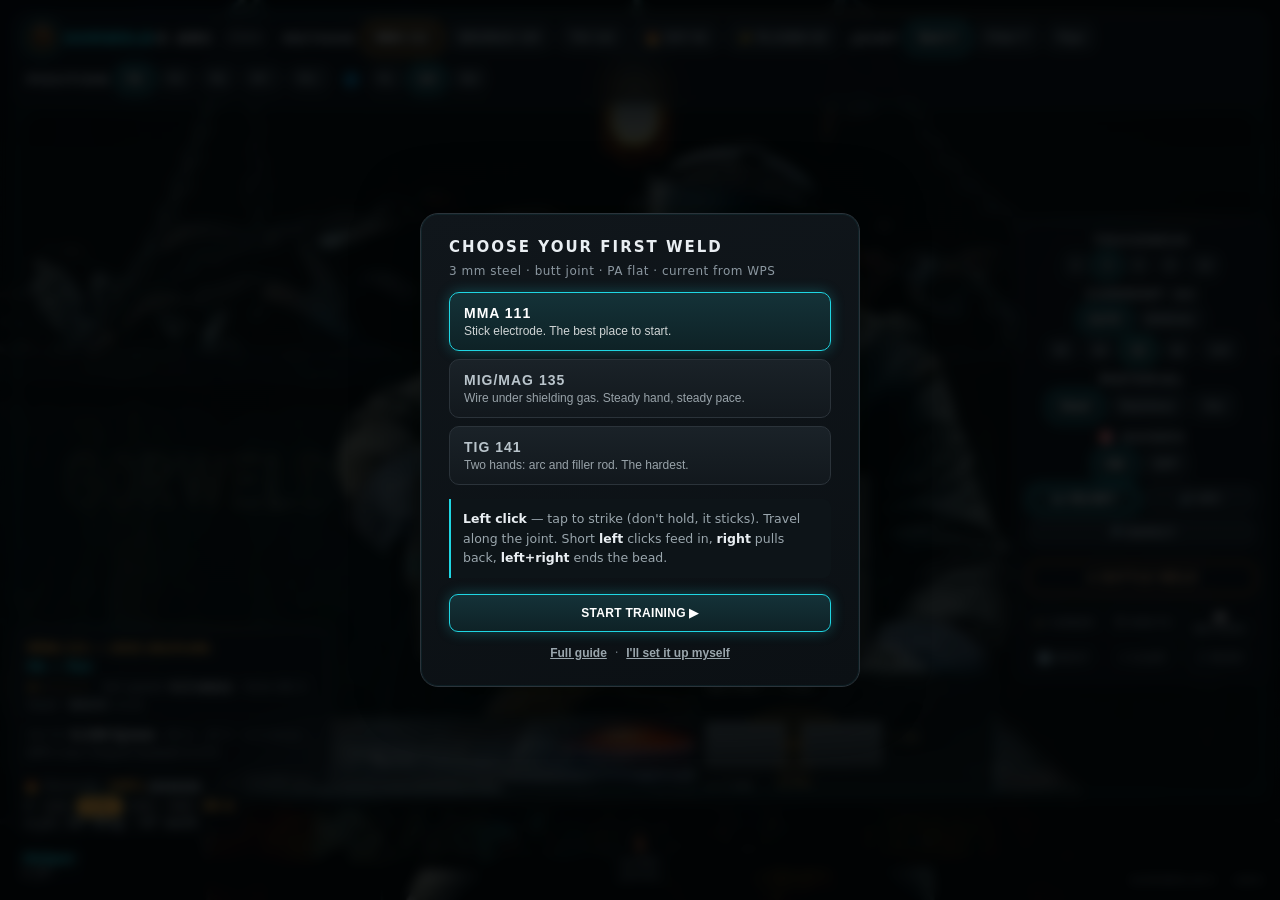
==== commit 4e614eac: "kopia z GorWeld arc/index.html (1e3f72d): historia prob i 'co cwiczyc' (06); ocena i sim.js bez zmia" ====
--- a/index.html
+++ b/index.html
@@ -380,6 +380,19 @@
     body.is-mobile .bottom{ gap:3px; padding-top:max(4px,env(safe-area-inset-top)); padding-bottom:max(4px,env(safe-area-inset-bottom)); }
     body.is-mobile .mob-actions{ min-height:44px; padding:4px; font-size:17px; }
   }
+
+/* 06: historia prób w KARIERZE */
+.hist{margin:14px 0 4px;text-align:left}
+.hist h3{font-size:13px;letter-spacing:.12em;color:#ffb648;margin:0 0 8px}
+.hist .hsum{font-size:12.5px;color:#e9eef2;margin:4px 0;line-height:1.45}
+.hist .hmeta{font-size:11.5px;color:#8a96a0;margin:6px 0}
+.hist .hlist{max-height:220px;overflow:auto;border:1px solid #2a3540;border-radius:6px;margin:8px 0}
+.hist .hrow{display:grid;grid-template-columns:78px 1fr 62px 1.2fr;gap:6px;padding:5px 8px;font-size:11.5px;color:#cfd8de;border-bottom:1px solid #1d262e}
+.hist .hrow.old{opacity:.45}
+.hist .hrow .hsc{font-weight:700;color:#e9eef2}
+.hist .hbtn{display:flex;flex-wrap:wrap;gap:6px;margin-top:8px}
+.hist .hbtn button{font-size:11px;padding:6px 10px}
+@media (max-width:520px){ .hist .hrow{grid-template-columns:62px 1fr 52px;} .hist .hrow span:nth-child(4){grid-column:1/-1;color:#8a96a0} }
 </style>
 <link rel="stylesheet" href="battle-ui.css?v=20261010b">
 <link rel="icon" href="/favicon.ico" sizes="any"><link rel="icon" type="image/png" sizes="48x48" href="/icon-48.png"><link rel="icon" type="image/png" sizes="192x192" href="/icon-192.png">
@@ -574,6 +587,7 @@
     <h2 data-i18n="car_title">Welder path</h2>
     <div class="xpwrap" id="xpwrap"></div>
     <div class="cgrid" id="cgrid"></div>
+    <div class="hist" id="histBox"></div>
     <div class="act"><button id="carClose" class="on" data-i18n="car_close">CLOSE</button></div>
     <div class="car-danger"><button id="carReset" type="button" data-i18n="car_reset">RESET PROGRESS</button></div>
   </div></div>
@@ -800,7 +814,7 @@
   btn_helmet:"🥽 HEŁM", btn_music:"🎵 MUZYKA",btn_arc:"🔊 ŁUK", btn_mute:"🔇 CISZA", btn_inspect:"🔎 INSPEKCJA", btn_career:"🎓 KARIERA", btn_clear:"✕ WYCZYŚĆ",
   grav:"grawitacja<br>jeziorka", vset:"Prędkość zadana:", forA:"za A ≈",
   tool_elec:"🔥 Elektroda: ", tool_used:"ZUŻYTA — klik = nowa", tool_mig:"🔫 <b>Drut z automatu</b> — jedna ręka, ciągłe podawanie", tool_tig:"👐 <b>Palnik + drut</b> — LPM zapala, SPACJA dokłada spoiwo, PPM gasi",
-  fb_fast:"ZA SZYBKO — zimny zakład, brak wtopu",fb_dir_pf:"PF SPAWASZ Z DOŁU DO GÓRY — jedziesz w dół",fb_dir_pg:"PG SPAWASZ Z GÓRY NA DÓŁ — jedziesz w górę",def_dir_pf:"Ścieg PF jechany z góry na dół — niezgodny z WPS (PF = z dołu do góry): ryzyko braku przetopu i przyklejenia (ISO 5817: 401) — odrzut niezależnie od wyglądu lica",def_dir_pg:"Ścieg PG jechany z dołu do góry — niezgodny z WPS (PG = z góry na dół): przegrzanie cienkiej blachy i nadmierny nadlew — odrzut niezależnie od wyglądu lica", fb_slow:"ZA WOLNO — przepalenie / przelew",fb_stop:"RĘKA STOI %1 s — jedź dalej",hint_lbl:"Wskazówka", fb_good:"DOBRE TEMPO — pełny przetop",
+  fb_fast:"ZA SZYBKO — zimny zakład, brak wtopu",fb_dir_pf:"PF SPAWASZ Z DOŁU DO GÓRY — jedziesz w dół",fb_dir_pg:"PG SPAWASZ Z GÓRY NA DÓŁ — jedziesz w górę",def_dir_pf:"Ścieg PF jechany z góry na dół — niezgodny z WPS (PF = z dołu do góry): ryzyko braku przetopu i przyklejenia (ISO 5817: 401) — odrzut niezależnie od wyglądu lica",def_dir_pg:"Ścieg PG jechany z dołu do góry — niezgodny z WPS (PG = z góry na dół): przegrzanie cienkiej blachy i nadmierny nadlew — odrzut niezależnie od wyglądu lica", fb_slow:"ZA WOLNO — przepalenie / przelew",fb_stop:"RĘKA STOI %1 s — jedź dalej",hint_lbl:"Wskazówka",h_lbl:"Ćwicz",h_title:"Historia prób",h_empty:"Brak prób — po pierwszej inspekcji pojawią się tutaj.",h_top:"Najczęstszy błąd: %1 (%2 z %3 ostatnich prób)",h_trend:"%1: średnio %2 → %3 pkt (5 wcześniejszych → 5 ostatnich)",h_oldver:"Szare wpisy: starsza wersja silnika — nie liczą się do porad.",h_exp_json:"ZAPISZ (JSON)",h_exp_csv:"EXCEL (CSV)",h_imp:"WCZYTAJ",h_imp_ok:"Wczytano nowych prób: %1",h_imp_bad:"To nie jest plik historii ARC — nic nie zmieniono",h_imp_cut:"starszych niż %2 ostatnich pominięto: %1",h_imp_save:"Przeglądarka nie zapisała historii (brak miejsca lub zablokowana pamięć) — nic nie zmieniono",hc_ok:"czysto",ht_ok:"—",hc_hi:"wkład ciepła",ht_hi:"jedź szybciej albo zmniejsz prąd, nie stój w miejscu",hc_fast:"za szybko",ht_fast:"zwolnij do tempa z WPS",hc_dir:"zły kierunek",ht_dir:"PF z dołu do góry, PG z góry na dół",hc_pen:"brak przetopu",ht_pen:"zwolnij i prowadź łuk w osi rowka",hc_narrow:"ścieg za wąski",ht_narrow:"trochę wolniej",hc_wide:"ścieg za szeroki",ht_wide:"trochę szybciej",hc_undercut:"podtopienia",ht_undercut:"krótszy łuk, mniej przy brzegach",hc_porosity:"pęcherze",ht_porosity:"krótki łuk i kąt do 15°",hc_arc_short:"łuk za krótki",ht_arc_short:"mniej dosuwaj (LPM)",hc_arc_long:"łuk za długi",ht_arc_long:"dosuwaj elektrodę (LPM)",hc_stick:"przywieranie",ht_stick:"nie stój z wciśniętym LPM",hc_ang_work:"kąt roboczy",ht_ang_work:"palnik w osi rowka (A/D do zera)",hc_ang_drag:"kąt ciągnięty",ht_ang_drag:"wróć do ok. 10–15° (W/S)",hc_ang_push:"kąt pchany",ht_ang_push:"wróć do ok. 10–15° (W/S)",hc_offaxis:"ścieg obok osi",ht_offaxis:"patrz na rowek, nie na jeziorko",hc_filler:"rytm spoiwa TIG",ht_filler:"równy rytm spacji, co pół jeziorka",hc_amp_low:"prąd za niski",ht_amp_low:"podnieś prąd do zakresu WPS",hc_amp_high:"prąd za wysoki",ht_amp_high:"zmniejsz prąd do zakresu WPS",hc_dia:"średnica elektrody",ht_dia:"grań cieńszą, wypełnienie grubszą",hc_spatter:"odpryski",ht_spatter:"równe tempo i krótki łuk",hc_uneven:"nierówne lico",ht_uneven:"stałe tempo, bez szarpania",hc_crater:"krater",ht_crater:"na końcu chwila postoju, wypełnij koniec",hc_rootlack:"słaba grań",ht_rootlack:"pierwszy ścieg wolniej, pełny przetop",hc_edges:"niewypełnione brzegi",ht_edges:"rozłóż ściegi na całą szerokość",hc_interbead:"szczeliny między ściegami",ht_interbead:"każdy ścieg na połowę poprzedniego",hc_slag:"żużel",ht_slag:"skuj (C) przed następnym ściegiem",hc_stop:"postój ręki",ht_stop:"prowadź bez zatrzymań", fb_good:"DOBRE TEMPO — pełny przetop",
   t_replace:"WYMIEŃ ELEKTRODĘ — puść i złap nową", t_eye:"🔆 ŁUK W OCZY! ZAŁÓŻ HEŁM", t_layfirst:"POŁÓŻ NAJPIERW ŚCIEG", t_strikeoff:"PRZYŁÓŻ ELEKTRODĘ DO BLACHY", t_toosmall:"KONKURS: ZA MAŁE STANOWISKO — obróć telefon poziomo albo powiększ okno (min. 400 px), żeby wszyscy mieli równo",t_inputlock:"ZMIANA STEROWANIA (mysz ↔ dotyk) W TRAKCIE PRÓBY — dokończ tym samym albo ✕ WYCZYŚĆ i zacznij od nowa", t_cfgfail:"KONKURS: nie wczytano oficjalnej konfiguracji — odśwież stronę, inaczej runda nie zostanie uznana",
   t_couponOk:"✅ COUPON ZALICZONY +%1 XP", t_couponFail:"COUPON NIEZALICZONY — wymóg %1%", t_copied:"TEKST SKOPIOWANY", t_clipFail:"BRAK DOSTĘPU DO SCHOWKA", t_couponSel:"COUPON: %1",
   rep_title:"Inspekcja wizualna VT", row_cov:"Pokrycie grani", row_spd:"Trzymanie tempa", row_hi:"Wkład ciepła (HI)", row_even:"Równość lica",
@@ -837,7 +851,7 @@
   btn_helmet:"🥽 HELMET", btn_music:"🎵 MUSIC",btn_arc:"🔊 ARC", btn_mute:"🔇 MUTE", btn_inspect:"🔎 INSPECT", btn_career:"🎓 CAREER", btn_clear:"✕ CLEAR",
   grav:"puddle<br>gravity", vset:"Set speed:", forA:"for A ≈",
   tool_elec:"🔥 Electrode: ", tool_used:"SPENT — click for new", tool_mig:"🔫 <b>Auto-fed wire</b> — one hand, continuous", tool_tig:"👐 <b>Torch + rod</b> — LMB lights it, SPACE dabs filler, RMB puts it out",
-  fb_fast:"TOO FAST — cold lap, no fusion",fb_dir_pf:"PF IS WELDED UPWARD — you are going down",fb_dir_pg:"PG IS WELDED DOWNWARD — you are going up",def_dir_pf:"PF bead run downhill — not per WPS (PF = vertical up): risk of lack of fusion and cold lap (ISO 5817: 401) — reject regardless of how the face looks",def_dir_pg:"PG bead run uphill — not per WPS (PG = vertical down): overheated thin plate and excess reinforcement — reject regardless of how the face looks", fb_slow:"TOO SLOW — burn-through / overflow",fb_stop:"HAND STOPPED %1 s — keep moving",hint_lbl:"Tip", fb_good:"GOOD SPEED — full penetration",
+  fb_fast:"TOO FAST — cold lap, no fusion",fb_dir_pf:"PF IS WELDED UPWARD — you are going down",fb_dir_pg:"PG IS WELDED DOWNWARD — you are going up",def_dir_pf:"PF bead run downhill — not per WPS (PF = vertical up): risk of lack of fusion and cold lap (ISO 5817: 401) — reject regardless of how the face looks",def_dir_pg:"PG bead run uphill — not per WPS (PG = vertical down): overheated thin plate and excess reinforcement — reject regardless of how the face looks", fb_slow:"TOO SLOW — burn-through / overflow",fb_stop:"HAND STOPPED %1 s — keep moving",hint_lbl:"Tip",h_lbl:"Practice",h_title:"Attempt history",h_empty:"No attempts yet — they show up here after your first inspection.",h_top:"Most common fault: %1 (%2 of the last %3 attempts)",h_trend:"%1: average %2 → %3 pts (5 earlier → 5 latest)",h_oldver:"Grey rows: older engine version — not used for tips.",h_exp_json:"SAVE (JSON)",h_exp_csv:"EXCEL (CSV)",h_imp:"LOAD",h_imp_ok:"New attempts loaded: %1",h_imp_bad:"Not an ARC history file — nothing changed",h_imp_cut:"older than the last %2 skipped: %1",h_imp_save:"The browser did not save the history (no space or storage blocked) — nothing changed",hc_ok:"clean",ht_ok:"—",hc_hi:"heat input",ht_hi:"travel faster or lower the current, don't stand still",hc_fast:"too fast",ht_fast:"slow down to the WPS speed",hc_dir:"wrong direction",ht_dir:"PF bottom to top, PG top to bottom",hc_pen:"lack of fusion",ht_pen:"slow down and keep the arc on the groove axis",hc_narrow:"bead too narrow",ht_narrow:"a bit slower",hc_wide:"bead too wide",ht_wide:"a bit faster",hc_undercut:"undercut",ht_undercut:"shorter arc, less at the edges",hc_porosity:"porosity",ht_porosity:"short arc and angle up to 15°",hc_arc_short:"arc too short",ht_arc_short:"feed in less (LMB)",hc_arc_long:"arc too long",ht_arc_long:"feed the electrode in (LMB)",hc_stick:"sticking",ht_stick:"don't hold LMB while standing still",hc_ang_work:"work angle",ht_ang_work:"torch on the groove axis (A/D back to zero)",hc_ang_drag:"drag angle",ht_ang_drag:"back to about 10–15° (W/S)",hc_ang_push:"push angle",ht_ang_push:"back to about 10–15° (W/S)",hc_offaxis:"bead off axis",ht_offaxis:"watch the groove, not the puddle",hc_filler:"TIG filler rhythm",ht_filler:"even Space rhythm, every half puddle",hc_amp_low:"current too low",ht_amp_low:"raise the current to the WPS range",hc_amp_high:"current too high",ht_amp_high:"lower the current to the WPS range",hc_dia:"electrode size",ht_dia:"thinner for the root, thicker for fill",hc_spatter:"spatter",ht_spatter:"steady speed and a short arc",hc_uneven:"uneven face",ht_uneven:"constant speed, no jerks",hc_crater:"crater",ht_crater:"pause briefly at the end and fill it",hc_rootlack:"weak root",ht_rootlack:"first bead slower, full penetration",hc_edges:"unfilled edges",ht_edges:"spread the beads across the full width",hc_interbead:"gaps between beads",ht_interbead:"each bead over half of the previous one",hc_slag:"slag",ht_slag:"chip it (C) before the next bead",hc_stop:"hand stopped",ht_stop:"keep moving, no stops", fb_good:"GOOD SPEED — full penetration",
   t_replace:"CHANGE ELECTRODE — release & grab a new one", t_eye:"🔆 ARC FLASH! PUT THE HELMET ON", t_layfirst:"LAY A BEAD FIRST", t_strikeoff:"STRIKE ON THE PLATE", t_toosmall:"CHALLENGE: BAY TOO SMALL — turn your phone landscape or enlarge the window (400 px min), so everyone gets the same shot",t_inputlock:"INPUT CHANGED (mouse ↔ touch) MID-ATTEMPT — finish with the same one or ✕ CLEAR and start over", t_cfgfail:"CHALLENGE: official config not loaded — reload the page or your run will not count",
   t_couponOk:"✅ COUPON PASSED +%1 XP", t_couponFail:"COUPON FAILED — need %1%", t_copied:"TEXT COPIED", t_clipFail:"CLIPBOARD BLOCKED", t_couponSel:"COUPON: %1",
   rep_title:"Visual inspection (VT)", row_cov:"Groove coverage", row_spd:"Travel speed", row_hi:"Heat input (HI)", row_even:"Bead evenness",
@@ -874,7 +888,7 @@
   btn_helmet:"🥽 МАСКА", btn_music:"🎵 МУЗЫКА",btn_arc:"🔊 ДУГА", btn_mute:"🔇 ТИШИНА", btn_inspect:"🔎 КОНТРОЛЬ", btn_career:"🎓 КАРЬЕРА", btn_clear:"✕ СТЕРЕТЬ",
   grav:"гравитация<br>ванны", vset:"Задан. скорость:", forA:"за A ≈",
   tool_elec:"🔥 Электрод: ", tool_used:"ИЗРАСХОДОВАН — клик = новый", tool_mig:"🔫 <b>Автоподача</b> — одна рука, непрерывно", tool_tig:"👐 <b>Горелка + пруток</b> — присадка макая, веди медленно",
-  fb_fast:"СЛИШКОМ БЫСТРО — непровар",fb_dir_pf:"PF ВАРЯТ СНИЗУ ВВЕРХ — ты ведёшь вниз",fb_dir_pg:"PG ВАРЯТ СВЕРХУ ВНИЗ — ты ведёшь вверх",def_dir_pf:"Валик PF выполнен сверху вниз — не по WPS (PF = снизу вверх): риск несплавления и наплыва без провара (ISO 5817: 401) — брак независимо от вида валика",def_dir_pg:"Валик PG выполнен снизу вверх — не по WPS (PG = сверху вниз): перегрев тонкого листа и избыточное усиление — брак независимо от вида валика", fb_slow:"СЛИШКОМ МЕДЛЕННО — прожог / натёк",fb_stop:"РУКА СТОИТ %1 с — веди дальше",hint_lbl:"Совет", fb_good:"ХОРОШИЙ ТЕМП — полный провар",
+  fb_fast:"СЛИШКОМ БЫСТРО — непровар",fb_dir_pf:"PF ВАРЯТ СНИЗУ ВВЕРХ — ты ведёшь вниз",fb_dir_pg:"PG ВАРЯТ СВЕРХУ ВНИЗ — ты ведёшь вверх",def_dir_pf:"Валик PF выполнен сверху вниз — не по WPS (PF = снизу вверх): риск несплавления и наплыва без провара (ISO 5817: 401) — брак независимо от вида валика",def_dir_pg:"Валик PG выполнен снизу вверх — не по WPS (PG = сверху вниз): перегрев тонкого листа и избыточное усиление — брак независимо от вида валика", fb_slow:"СЛИШКОМ МЕДЛЕННО — прожог / натёк",fb_stop:"РУКА СТОИТ %1 с — веди дальше",hint_lbl:"Совет",h_lbl:"Тренируй",h_title:"История попыток",h_empty:"Попыток нет — появятся после первой проверки.",h_top:"Частая ошибка: %1 (%2 из последних %3 попыток)",h_trend:"%1: в среднем %2 → %3 очк. (5 ранних → 5 последних)",h_oldver:"Серые строки: старая версия движка — не учитываются в советах.",h_exp_json:"СОХРАНИТЬ (JSON)",h_exp_csv:"EXCEL (CSV)",h_imp:"ЗАГРУЗИТЬ",h_imp_ok:"Загружено новых попыток: %1",h_imp_bad:"Это не файл истории ARC — ничего не изменено",h_imp_cut:"старше последних %2 пропущено: %1",h_imp_save:"Браузер не сохранил историю (нет места или память заблокирована) — ничего не изменено",hc_ok:"чисто",ht_ok:"—",hc_hi:"тепловложение",ht_hi:"веди быстрее или убавь ток, не стой на месте",hc_fast:"слишком быстро",ht_fast:"сбавь до скорости из WPS",hc_dir:"не то направление",ht_dir:"PF снизу вверх, PG сверху вниз",hc_pen:"непровар",ht_pen:"сбавь и веди дугу по оси разделки",hc_narrow:"узкий валик",ht_narrow:"чуть медленнее",hc_wide:"широкий валик",ht_wide:"чуть быстрее",hc_undercut:"подрезы",ht_undercut:"дуга короче, меньше у кромок",hc_porosity:"поры",ht_porosity:"короткая дуга и угол до 15°",hc_arc_short:"дуга коротка",ht_arc_short:"меньше подавай (ЛКМ)",hc_arc_long:"дуга длинна",ht_arc_long:"подавай электрод (ЛКМ)",hc_stick:"прилипание",ht_stick:"не стой с зажатой ЛКМ",hc_ang_work:"рабочий угол",ht_ang_work:"горелка по оси (A/D к нулю)",hc_ang_drag:"угол «углом назад»",ht_ang_drag:"вернись к 10–15° (W/S)",hc_ang_push:"угол «углом вперёд»",ht_ang_push:"вернись к 10–15° (W/S)",hc_offaxis:"валик в стороне",ht_offaxis:"смотри на разделку, не на ванну",hc_filler:"ритм присадки TIG",ht_filler:"ровный ритм пробела, каждые полванны",hc_amp_low:"ток мал",ht_amp_low:"подними ток до диапазона WPS",hc_amp_high:"ток велик",ht_amp_high:"убавь ток до диапазона WPS",hc_dia:"диаметр электрода",ht_dia:"корень тоньше, заполнение толще",hc_spatter:"брызги",ht_spatter:"ровная скорость и короткая дуга",hc_uneven:"неровный валик",ht_uneven:"постоянная скорость, без рывков",hc_crater:"кратер",ht_crater:"в конце короткая пауза, заполни",hc_rootlack:"слабый корень",ht_rootlack:"первый проход медленнее, полный провар",hc_edges:"незаполненные кромки",ht_edges:"раскладывай валики на всю ширину",hc_interbead:"щели между валиками",ht_interbead:"каждый валик на половину предыдущего",hc_slag:"шлак",ht_slag:"отбей (C) перед следующим проходом",hc_stop:"остановка руки",ht_stop:"веди без остановок", fb_good:"ХОРОШИЙ ТЕМП — полный провар",
   t_replace:"СМЕНИ ЭЛЕКТРОД — отпусти и возьми новый", t_eye:"🔆 ЗАЙЧИКИ В ГЛАЗА! НАДЕНЬ МАСКУ", t_layfirst:"СНАЧАЛА ПОЛОЖИ ШОВ", t_strikeoff:"ВЕДИ ПО МЕТАЛЛУ", t_toosmall:"КОНКУРС: ПОСТ СЛИШКОМ МАЛ — поверни телефон горизонтально или увеличь окно (мин. 400 px), чтобы условия были равными",t_inputlock:"СМЕНА УПРАВЛЕНИЯ (мышь ↔ касание) ВО ВРЕМЯ ПОПЫТКИ — закончи тем же или ✕ ОЧИСТИТЬ и начни заново", t_cfgfail:"КОНКУРС: официальная конфигурация не загружена — обнови страницу, иначе раунд не засчитают",
   t_couponOk:"✅ КУПОН СДАН +%1 XP", t_couponFail:"КУПОН НЕ СДАН — нужно %1%", t_copied:"ТЕКСТ СКОПИРОВАН", t_clipFail:"БУФЕР НЕДОСТУПЕН", t_couponSel:"КУПОН: %1",
   rep_title:"Визуальный контроль (VT)", row_cov:"Заполнение шва", row_spd:"Темп", row_hi:"Тепловложение (HI)", row_even:"Равномерность",
@@ -3128,39 +3142,39 @@
   const fastV=Math.max.apply(null,all.map(m=>m.avgV)), tooFast=fastV/targetPx>1+FAST_TOL*MATERIAL[bead].tol;
 
   const D=[];
-  if(hiOver) D.push({s:"major",reason:"accept_hi",t:(hiZero&&hiAct==null)?fmt("def_hi_zero",[hiMax]):fmt("def_hi_over",[hiAct,hiMax])});   // poza zakresem kwalifikacji — lico tego nie ratuje
-  if(tooFast) D.push({s:"major",t:fmt("def_fast",[(fastV/PX_PER_MM).toFixed(1),(targetPx/PX_PER_MM).toFixed(1)])});
+  if(hiOver) D.push({s:"major",c:"hi",reason:"accept_hi",t:(hiZero&&hiAct==null)?fmt("def_hi_zero",[hiMax]):fmt("def_hi_over",[hiAct,hiMax])});   // poza zakresem kwalifikacji — lico tego nie ratuje
+  if(tooFast) D.push({s:"major",c:"fast",t:fmt("def_fast",[(fastV/PX_PER_MM).toFixed(1),(targetPx/PX_PER_MM).toFixed(1)])});
   { const dB=dirOnNow()?dirLog.concat([[dirUp,dirDn]]):[], dW=dB.map(([u,d])=>(u+d>=DIR_MIN)?+((posKey==="PF"?d:u)/(u+d)).toFixed(3):0);   // 3.13.0: 1:1 z sim.js
-    if(dW.some(w=>w>DIR_BAD)) D.push({s:"major",t:t(posKey==="PF"?"def_dir_pf":"def_dir_pg")}); }
-  if(coverage<0.85) D.push({s:coverage<0.6?"major":"minor",t:fmt("def_pen",[Math.round((1-coverage)*100)])});
-  if(narrow/baked.length>0.25) D.push({s:"minor",t:t("def_narrow")});
-  if(wide/baked.length>0.2) D.push({s:"minor",t:t("def_wide")});
-  if(overflow>0.12) D.push({s:overflow>0.3?"major":"minor",t:fmt("def_undercut",[Math.round(overflow*100)])});
-  if(porosity>0) D.push({s:porosity>3?"major":"minor",t:fmt("def_porosity",[porosity])});
-  if(arcPen>0) D.push({s:arcPen>=12?"major":"minor",t:t(arcR<1?"def_arc_short":"def_arc_long")});
-  if(arcFails>0) D.push({s:arcFails>2?"major":"minor",t:fmt("def_stick",[arcFails])});
+    if(dW.some(w=>w>DIR_BAD)) D.push({s:"major",c:"dir",t:t(posKey==="PF"?"def_dir_pf":"def_dir_pg")}); }
+  if(coverage<0.85) D.push({s:coverage<0.6?"major":"minor",c:"pen",t:fmt("def_pen",[Math.round((1-coverage)*100)])});
+  if(narrow/baked.length>0.25) D.push({s:"minor",c:"narrow",t:t("def_narrow")});
+  if(wide/baked.length>0.2) D.push({s:"minor",c:"wide",t:t("def_wide")});
+  if(overflow>0.12) D.push({s:overflow>0.3?"major":"minor",c:"undercut",t:fmt("def_undercut",[Math.round(overflow*100)])});
+  if(porosity>0) D.push({s:porosity>3?"major":"minor",c:"porosity",t:fmt("def_porosity",[porosity])});
+  if(arcPen>0) D.push({s:arcPen>=12?"major":"minor",c:arcR<1?"arc_short":"arc_long",t:t(arcR<1?"def_arc_short":"def_arc_long")});
+  if(arcFails>0) D.push({s:arcFails>2?"major":"minor",c:"stick",t:fmt("def_stick",[arcFails])});
   if(angPen>0){ const sev=angPen>=10?"major":"minor";               // pokazujemy TEN kąt, który kosztował więcej
     const wo=angOverW(angW,posKey)*1.1, to=angOverT(Math.abs(angT))*0.9;
-    D.push({s:sev, t: wo>=to ? t("def_ang_work") : t(angT>0?"def_ang_drag":"def_ang_push")}); }
-  if(offPen>0) D.push({s:offPen>=OFF_MAJOR?"major":"minor",t:t("def_offaxis")});
-  if(filPen>0) D.push({s:filPen>=FIL_MAJOR?"major":"minor",t:t("def_filler")});
+    D.push({s:sev, c: wo>=to ? "ang_work" : (angT>0?"ang_drag":"ang_push"), t: wo>=to ? t("def_ang_work") : t(angT>0?"def_ang_drag":"def_ang_push")}); }
+  if(offPen>0) D.push({s:offPen>=OFF_MAJOR?"major":"minor",c:"offaxis",t:t("def_offaxis")});
+  if(filPen>0) D.push({s:filPen>=FIL_MAJOR?"major":"minor",c:"filler",t:t("def_filler")});
   if(E){ // 3.10.0: najgorszy ścieg — prąd względem SWOJEJ Ø, Ø względem typowej
     const sv=x=>x==="major"?2:x?1:0;
     const ea=E.filter(e=>e.sev).sort((p,q)=>sv(q.sev)-sv(p.sev)||Math.abs(q.ar-1)-Math.abs(p.ar-1))[0];
-    if(ea) D.push({s:ampSevT,t:fmt(ea.ar<1?"def_amp_low":"def_amp_high",[ea.amps,diaAmps(ea.d,posKey)])});
+    if(ea) D.push({s:ampSevT,c:ea.ar<1?"amp_low":"amp_high",t:fmt(ea.ar<1?"def_amp_low":"def_amp_high",[ea.amps,diaAmps(ea.d,posKey)])});
     const ed=E.filter(e=>e.fit.s).sort((p,q)=>sv(q.fit.sev)-sv(p.fit.sev)||Math.abs(q.fit.s)-Math.abs(p.fit.s))[0];
     if(ed){ const bl=beadPlan&&beadPlan[ed.bi]; const key=ed.fit.s<0?"def_dia_small":(joint!=="fillet"&&bl&&bl.lay===0?"def_dia_root":"def_dia_big");
-      D.push({s:ed.fit.sev,t:fmt(key,[fmtDia(ed.d),fmtDia(ed.typ),beadLabel(ed.bi)])}); } }
+      D.push({s:ed.fit.sev,c:"dia",t:fmt(key,[fmtDia(ed.d),fmtDia(ed.typ),beadLabel(ed.bi)])}); } }
   else if(ampF.sev){ const wA=weldElectrics(posKey);
-    if(wA) D.push({s:ampF.sev,t:fmt(ampF.ar<1?"def_amp_low":"def_amp_high",[wA.ampsUse,wA.amps])}); }
-  if(spatter>4&&proc!=="TIG") D.push({s:"minor",t:fmt("def_spatter",[spatter])});
-  if(evenness<0.6) D.push({s:"minor",t:t("def_uneven")});
-  if(endGap>0) D.push({s:endGap>1?"major":"minor",t:t("def_crater")});                                   // unfilled stop/start
-  if(passPlanArr[0]==="root"&&rootCov<0.8) D.push({s:"major",t:fmt("def_rootlack",[Math.round(rootCov*100)])}); // weak root layer
-  if(beadPlan&&edgeCov<EDGE_OK) D.push({s:edgeCov<EDGE_MAJOR?"major":"minor",t:fmt("def_edges",[Math.round((1-edgeCov)*100)])});
-  if(ibGaps>0) D.push({s:ibMax>=IB_MAJOR?"major":"minor",t:t("def_interbead")});
-  if(slagCount>0) D.push({s:"major",t:fmt("def_slag",[slagCount])});
-  if(D.length===0) D.push({s:"ok",t:t("def_clean")});
+    if(wA) D.push({s:ampF.sev,c:ampF.ar<1?"amp_low":"amp_high",t:fmt(ampF.ar<1?"def_amp_low":"def_amp_high",[wA.ampsUse,wA.amps])}); }
+  if(spatter>4&&proc!=="TIG") D.push({s:"minor",c:"spatter",t:fmt("def_spatter",[spatter])});
+  if(evenness<0.6) D.push({s:"minor",c:"uneven",t:t("def_uneven")});
+  if(endGap>0) D.push({s:endGap>1?"major":"minor",c:"crater",t:t("def_crater")});                                   // unfilled stop/start
+  if(passPlanArr[0]==="root"&&rootCov<0.8) D.push({s:"major",c:"rootlack",t:fmt("def_rootlack",[Math.round(rootCov*100)])}); // weak root layer
+  if(beadPlan&&edgeCov<EDGE_OK) D.push({s:edgeCov<EDGE_MAJOR?"major":"minor",c:"edges",t:fmt("def_edges",[Math.round((1-edgeCov)*100)])});
+  if(ibGaps>0) D.push({s:ibMax>=IB_MAJOR?"major":"minor",c:"interbead",t:t("def_interbead")});
+  if(slagCount>0) D.push({s:"major",c:"slag",t:fmt("def_slag",[slagCount])});
+  if(D.length===0) D.push({s:"ok",c:"ok",t:t("def_clean")});
 
   const major=D.some(d=>d.s==="major");
   const coupon=!isChallenge()&&COUPONS.find(c=>c.id===activeCoupon);
@@ -3184,6 +3198,11 @@
   else if(!jobSettled){ jobSettled=true; if(passed && score>=90 && diff>=7) burstConfetti(); }   // MISTRZOWSKA na A
   lastReport={score,letter,iso,std:"ISO 5817",procLbl:proc,cut:false,proc,posKey,thick,coverage,spdAcc,evenness,avgV,diff,passed,material:MATERIAL[bead].name[lang]};
   if(battleTaskActive()) battleFinishInspection(lastReport,verdict);
+  // 3.15.x (poprawka 06): historia prób — tylko zapis w przeglądarce, ocena bez zmian
+  try{ histRecord({at:Date.now(),ver:(window.ArcSim&&ArcSim.VERSION)||"",proc,pos:posKey,thick,mat:bead,joint,sc:score,L:letter,iso:isoCode,ok:!!passed,
+    prof:arcLive?"m":"t",mode:battleTaskActive()?"battle":isChallenge()?"kon":"tr",
+    d:D.filter(x=>x.c&&x.c!=="ok").sort((p,q)=>(q.s==="major")-(p.s==="major")).slice(0,3).map(x=>({c:x.c,s:x.s==="major"?2:1})),
+    stop:pauseNote&&pauseNote.s>=0.5?Math.round(pauseNote.s*10)/10:null}, rec); }catch(e){}
 
   const letEl=document.getElementById("rLetter"); letEl.textContent=letter; letEl.style.color=col;
   letEl.classList.remove("pop"); void letEl.offsetWidth; letEl.classList.add("pop");
@@ -3215,6 +3234,9 @@
   // 3.15.0: jedna wskazówka o postoju — tylko tekst, ocena bez zmian; przyczyna z TEGO SAMEGO odcinka łuku
   { const ht=typeof pauseHintText==="function"?pauseHintText():null; if(ht){ const li=document.createElement("li"); li.id="rPauseHint";
       li.innerHTML='<span class="sev minor">'+t("hint_lbl")+'</span><span>'+ht+'</span>'; ul.appendChild(li); } }
+  // 06: najczęstszy błąd z ostatnich prób tą samą metodą, tym samym sterowaniem i wersją silnika
+  { const hh=typeof histHintText==="function"?histHintText(proc,arcLive?"m":"t"):null; if(hh){ const li=document.createElement("li"); li.id="rHistHint";
+      li.innerHTML='<span class="sev minor">'+t("h_lbl")+'</span><span>'+hh+'</span>'; ul.appendChild(li); } }
 
   // annotated zoom on worst region
   const worst = gaps.length?gaps[Math.floor(gaps.length/2)] : (out?baked.find(b=>b.off>grooveHalf+bevelW*0.7):seamPts[Math.floor(K/2)]);
@@ -3250,6 +3272,83 @@
     setTimeout(()=>showToast(fmt("t_couponOk",[fresh?c.xp:0]),"#5fe08a"),300);
   } else if(!verdict.passed){ setTimeout(()=>showToast(acceptanceText(score,verdict,defects),"#ff9a3c"),300); }
 }
+// ── 06: HISTORIA PRÓB (localStorage "gorweld_history") ──
+// Tylko wygoda gracza w jego przeglądarce: może zniknąć (prywatne okno, czyszczenie) — gra działa bez niej.
+// Wpis: data, metoda, pozycja, grubość, materiał, ocena, litera, klasa ISO, zaliczona, 3 główne wady (kod + waga), postój,
+// sterowanie (m=mysz, t=dotyk), wersja silnika. Porównania tylko w obrębie tej samej wersji i sterowania (audyt Codex #5).
+const HIST_KEY="gorweld_history", HIST_MAX=50, HIST_CODES=["hi","fast","dir","pen","narrow","wide","undercut","porosity","arc_short","arc_long","stick",
+  "ang_work","ang_drag","ang_push","offaxis","filler","amp_low","amp_high","dia","spatter","uneven","crater","rootlack","edges","interbead","slag","stop"];
+let histLastRec=null, histLastId=null;
+// v2 (audyt Codex 06): pola o stałym zbiorze wartości tylko z listy; data w zakresie (do 2100 r.); trwały identyfikator próby.
+// v3 (audyt Codex 06 v2 #1): pozycja i materiał = klucze katalogów gry (POSITIONS, MATERIAL) — nowa pozycja (np. HL045 = rura 6G) nie wypada z historii.
+const HIST_KEYOK=(cat,k)=>typeof k==="string"&&/^[A-Za-z0-9_]{1,8}$/.test(k)&&!!cat&&Object.prototype.hasOwnProperty.call(cat,k);
+const HIST_JOINT=/^(butt|fillet|pipe)$/, HIST_MODE=/^(tr|kon|battle)$/;
+const HIST_VER=/^\d{1,2}\.\d{1,3}\.\d{1,3}$/, HIST_L=/^[ABCDF]$/, HIST_ID=/^[a-z0-9]{4,24}$/, HIST_AT_MAX=4102444800000;
+function histValid(e){ return !!e&&typeof e==="object"&&Number.isInteger(e.at)&&e.at>0&&e.at<=HIST_AT_MAX&&typeof e.proc==="string"&&/^(MMA|MIG|TIG)$/.test(e.proc)&&
+  HIST_KEYOK(typeof POSITIONS==="object"?POSITIONS:null,e.pos)&&Number.isFinite(e.thick)&&e.thick>0&&e.thick<=50&&Number.isFinite(e.sc)&&e.sc>=0&&e.sc<=100&&
+  typeof e.L==="string"&&HIST_L.test(e.L)&&typeof e.iso==="string"&&/^(B|C|D|REJECT)$/.test(e.iso)&&(e.prof==="m"||e.prof==="t")&&
+  typeof e.ver==="string"&&HIST_VER.test(e.ver)&&HIST_KEYOK(typeof MATERIAL==="object"?MATERIAL:null,e.mat)&&typeof e.joint==="string"&&HIST_JOINT.test(e.joint)&&
+  (e.mode==null||(typeof e.mode==="string"&&HIST_MODE.test(e.mode)))&&(e.id==null||(typeof e.id==="string"&&HIST_ID.test(e.id)))&&
+  Array.isArray(e.d)&&e.d.length<=3&&e.d.every(x=>x&&HIST_CODES.includes(x.c)&&(x.s===1||x.s===2))&&(e.stop==null||(Number.isFinite(e.stop)&&e.stop>=0&&e.stop<3600)); }
+function histKeyId(e){ return ("k"+e.at.toString(36)+e.proc+String(e.sc)).toLowerCase().replace(/[^a-z0-9]/g,"").slice(0,24); }   // wpis bez id = id z czasu+metody+oceny
+function histNewId(){ return (Date.now().toString(36)+Math.random().toString(36).slice(2,10)).slice(0,24); }
+function histClean(e){ return {id:e.id!=null?e.id:histKeyId(e),at:e.at,ver:e.ver,proc:e.proc,pos:e.pos,thick:e.thick,mat:e.mat,joint:e.joint,
+  sc:e.sc,L:e.L,iso:e.iso,ok:!!e.ok,prof:e.prof,mode:e.mode==null?"tr":e.mode,d:e.d.map(x=>({c:x.c,s:x.s})),stop:e.stop==null?null:e.stop}; }
+function histLoad(){ try{ const a=JSON.parse(localStorage.getItem(HIST_KEY)||"[]"); return Array.isArray(a)?a.filter(histValid).map(histClean):[]; }catch(e){ return []; } }
+function histSave(a){ try{ localStorage.setItem(HIST_KEY,JSON.stringify(a.slice(-HIST_MAX))); return true; }catch(e){ return false; } }   // false = przeglądarka nie zapisała
+// Ta sama runda drugi raz (ponowne otwarcie raportu) = aktualizacja WŁAŚCIWEGO wpisu po id, z pierwotnym czasem — nie „ostatniego w tablicy".
+function histRecord(e,recRef){ if(e.stop!=null) e.d=e.d.concat(e.d.length<3?[{c:"stop",s:e.stop>=1.5?2:1}]:[]);
+  const same=!!(recRef&&histLastRec===recRef&&histLastId); e.id=same?histLastId:histNewId();
+  if(!histValid(e)) return false; const a=histLoad(), i=same?a.findIndex(x=>x.id===e.id):-1;
+  if(i>=0){ e.at=a[i].at; a[i]=histClean(e); } else a.push(histClean(e));
+  a.sort((p,q)=>p.at-q.at); histLastRec=recRef||null; histLastId=e.id; return histSave(a); }
+// Najczęstszy błąd: ostatnie 10 prób tą metodą, sterowaniem i wersją; waga: poważna 2, drobna 1. Od 3 prób i 2 wystąpień.
+function histTop(procK,prof,ver){ const a=histLoad().filter(e=>e.proc===procK&&e.prof===prof&&e.ver===ver).slice(-10);
+  if(a.length<3) return null; const w={},n={};
+  a.forEach(e=>e.d.forEach(x=>{ w[x.c]=(w[x.c]||0)+x.s; n[x.c]=(n[x.c]||0)+1; }));
+  const c=Object.keys(w).sort((p,q)=>w[q]-w[p]||n[q]-n[p]||p.localeCompare(q))[0];
+  return c&&n[c]>=2?{c,k:n[c],of:a.length}:null; }
+function histHintText(procK,prof){ const v=(window.ArcSim&&ArcSim.VERSION)||""; const top=histTop(procK,prof,v); if(!top) return null;
+  return fmt("h_top",[t("hc_"+top.c),top.k,top.of])+" — "+t("ht_"+top.c); }
+// Trend: średnia 5 ostatnich vs 5 wcześniejszych prób — ta sama metoda, pozycja, sterowanie i wersja.
+function histTrend(procK,pos,prof,ver){ const a=histLoad().filter(e=>e.proc===procK&&e.pos===pos&&e.prof===prof&&e.ver===ver);
+  if(a.length<10) return null; const last=a.slice(-5), prev=a.slice(-10,-5), avg=x=>x.reduce((s,e)=>s+e.sc,0)/x.length;   // od 10 prób: pełne 5 vs 5
+  return {now:Math.round(avg(last)),before:Math.round(avg(prev)),n:prev.length}; }
+// CSV: tekst zaczynający się od = + - @ (lub tab/CR) dostaje apostrof — arkusz nie potraktuje go jako formuły (audyt Codex 06 #3).
+function histCSV(a){ const q=v=>{ let s=String(v==null?"":v); if(typeof v==="string"&&/^[=+\-@\t\r]/.test(s)) s="'"+s; return '"'+s.replace(/"/g,'""')+'"'; },
+  day=x=>{ try{ return new Date(x).toISOString(); }catch(e){ return ""; } };
+  return ["data,metoda,pozycja,grubosc,material,ocena,litera,iso,zaliczona,sterowanie,tryb,wady,postoj_s,silnik"].concat(a.map(e=>[day(e.at),e.proc,e.pos,e.thick,e.mat,e.sc,e.L,e.iso,e.ok?1:0,e.prof==="m"?"mysz":"dotyk",e.mode,e.d.map(x=>x.c+(x.s===2?"!":"")).join(" "),e.stop==null?"":e.stop,e.ver].map(q).join(","))).join("\n"); }
+function histDownload(name,type,text){ const b=new Blob([text],{type}), u=URL.createObjectURL(b), l=document.createElement("a"); l.href=u; l.download=name; document.body.appendChild(l); l.click(); l.remove(); setTimeout(()=>URL.revokeObjectURL(u),2000); }
+// Import: zły plik NIE rusza obecnej historii; wpisy łączone bez duplikatów (to samo id), sortowane po czasie.
+// Sukces tylko gdy przeglądarka faktycznie zapisała (audyt Codex 06 #4).
+// v3: liczymy tylko wpisy, które ZOSTAŁY po limicie 50 (audyt Codex 06 v2 #2); starsze niż 50 ostatnich = „pominięte"; daty z przyszłości (> teraz + 1 doba) odrzucone,
+// żeby obcy plik nie wypychał z listy nowych prób gracza.
+function histImport(text){ let arr; try{ const j=JSON.parse(text); arr=Array.isArray(j)?j:(j&&Array.isArray(j.history)?j.history:null); }catch(e){ arr=null; }
+  if(!arr) return {ok:false,added:0}; const lim=Date.now()+864e5, good=arr.filter(e=>histValid(e)&&e.at<=lim).map(histClean); if(!good.length) return {ok:false,added:0};
+  const a=histLoad(), have=new Set(a.map(e=>e.id)), fresh=new Set();
+  good.forEach(e=>{ if(!have.has(e.id)){ a.push(e); have.add(e.id); fresh.add(e.id); } });
+  if(!fresh.size) return {ok:true,added:0,cut:0};
+  a.sort((p,q)=>p.at-q.at); const kept=a.slice(-HIST_MAX), added=kept.filter(e=>fresh.has(e.id)).length, cut=fresh.size-added;
+  if(!added) return {ok:true,added:0,cut};
+  return histSave(kept)?{ok:true,added,cut}:{ok:false,added:0,err:"save"}; }
+function renderHist(){ const box=document.getElementById("histBox"); if(!box) return; const a=histLoad(), v=(window.ArcSim&&ArcSim.VERSION)||"";
+  if(!a.length){ box.innerHTML='<h3>'+t("h_title")+'</h3><div class="hmeta">'+t("h_empty")+'</div>'+histButtons(); histWire(); return; }
+  const last=a[a.length-1], prof=last.prof, top=histTop(last.proc,prof,v), tr=histTrend(last.proc,last.pos,prof,v);
+  let h='<h3>'+t("h_title")+'</h3>';
+  if(top) h+='<div class="hsum">'+fmt("h_top",[t("hc_"+top.c),top.k,top.of])+' — '+t("ht_"+top.c)+'</div>';
+  if(tr) h+='<div class="hsum">'+fmt("h_trend",[last.proc+" "+last.pos,tr.before,tr.now])+'</div>';
+  h+='<div class="hlist">'+a.slice(-20).reverse().map(e=>{ const d=new Date(e.at), dd=('0'+d.getDate()).slice(-2)+'.'+('0'+(d.getMonth()+1)).slice(-2)+' '+('0'+d.getHours()).slice(-2)+':'+('0'+d.getMinutes()).slice(-2);
+    return '<div class="hrow'+(e.ver!==v?' old':'')+'"><span>'+dd+'</span><span>'+e.proc+' '+e.pos+' '+e.thick+'mm'+(e.prof==="t"?' 📱':'')+'</span><span class="hsc">'+e.sc+' '+e.L+(e.iso==="REJECT"?' ✗':'')+'</span><span>'+(e.d[0]?t("hc_"+e.d[0].c):t("hc_ok"))+'</span></div>'; }).join("")+'</div>';
+  if(a.some(e=>e.ver!==v)) h+='<div class="hmeta">'+t("h_oldver")+'</div>';
+  box.innerHTML=h+histButtons(); histWire(); }
+function histButtons(){ return '<div class="hbtn"><button type="button" id="hExpJ">'+t("h_exp_json")+'</button><button type="button" id="hExpC">'+t("h_exp_csv")+'</button><button type="button" id="hImp">'+t("h_imp")+'</button><input type="file" id="hFile" accept="application/json,.json" hidden></div>'; }
+function histWire(){ const g=id=>document.getElementById(id); if(!g("hExpJ")) return;
+  g("hExpJ").onclick=()=>histDownload("gorweld-arc-historia.json","application/json",JSON.stringify({app:"GORWELD ARC",kind:"history",v:1,history:histLoad()},null,1));
+  g("hExpC").onclick=()=>histDownload("gorweld-arc-historia.csv","text/csv;charset=utf-8","\ufeff"+histCSV(histLoad()));
+  g("hImp").onclick=()=>g("hFile").click();
+  g("hFile").onchange=ev=>{ const f=ev.target.files&&ev.target.files[0]; if(!f) return; if(f.size>2e6){ showToast(t("h_imp_bad"),"#ff5a4a"); return; }
+    const r=new FileReader(); r.onload=()=>{ const res=histImport(String(r.result||"")); showToast(res.ok?fmt("h_imp_ok",[res.added])+(res.cut?" · "+fmt("h_imp_cut",[res.cut,HIST_MAX]):""):t(res.err==="save"?"h_imp_save":"h_imp_bad"),res.ok?"#5fe08a":"#ff5a4a",res.cut?3200:0); renderHist(); }; r.readAsText(f); }; }
+
 function openCareer(){
   const grid=document.getElementById("cgrid"); grid.innerHTML="";
   COUPONS.forEach((c,i)=>{
@@ -3263,6 +3362,7 @@
   const r=rankFor(progress.xp), next=RANKS.find(x=>x[0]>progress.xp);
   const prog=next?(progress.xp-r[0])/(next[0]-r[0]):1;
   document.getElementById("xpwrap").innerHTML='<b style="color:#e9eef2">'+t(r[1])+'</b> · '+progress.xp+' XP'+(next?' → '+t(next[1])+' ('+next[0]+')':' · '+t("car_max"))+'<div class="xpbar"><div style="width:'+Math.round(prog*100)+'%"></div></div>';
+  renderHist();
   openModal("carModal");
 }
 function loadCoupon(c){
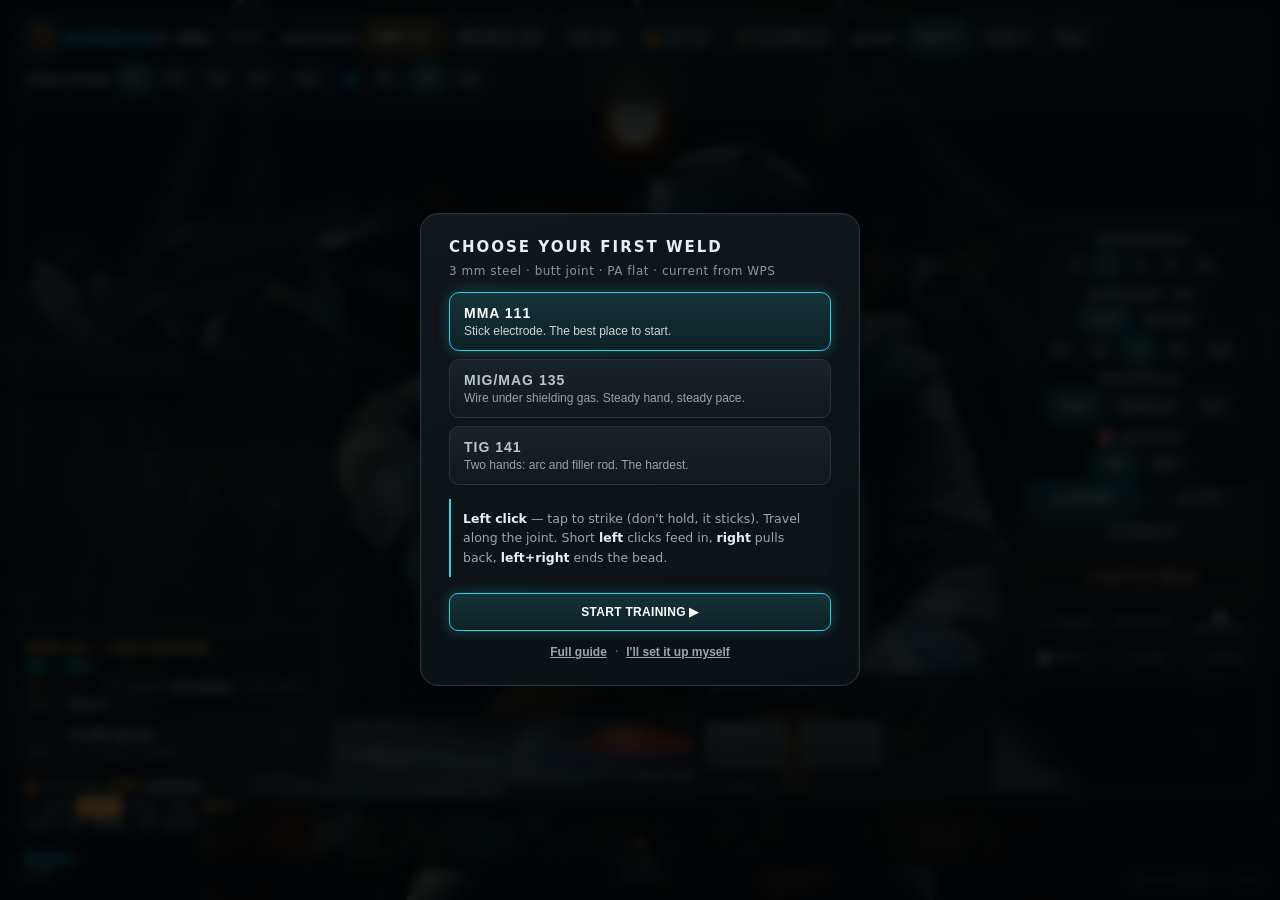
==== commit 32b3c888: "kopia z GorWeld arc/index.html (fcf7fcc): wyglad TIG (07); ocena i sim.js bez zmian" ====
--- a/index.html
+++ b/index.html
@@ -1767,6 +1767,16 @@
     if(Math.random()<(proc==="MMA"?0.12:0.09)){ const side=Math.random()<0.5?lo-2-Math.random()*(hi-lo)*0.9:hi+2+Math.random()*(hi-lo)*0.9, sx=A.x+n.x*side+tx*(Math.random()-0.5)*3, sy=A.y+n.y*side+ty*(Math.random()-0.5)*3, rr=0.6+Math.random()*1.1;
       const gg=pctx.createRadialGradient(sx-rr*0.35,sy-rr*0.4,rr*0.1,sx,sy,rr); gg.addColorStop(0,"#9aa0a4"); gg.addColorStop(0.5,"#4a4e52"); gg.addColorStop(1,"#1a1c1e");   // kulka odprysku
       pctx.fillStyle="rgba(0,0,0,0.25)"; pctx.beginPath(); pctx.arc(sx+0.5,sy+0.6,rr,0,7); pctx.fill(); pctx.fillStyle=gg; pctx.beginPath(); pctx.arc(sx,sy,rr,0,7); pctx.fill(); } }
+  // 07: TIG — barwy nalotowe na blasze obok ściegu (tylko rysunek). Kolor od CIEPŁA: lico szersze niż wzorcowe (wolno / za dużo prądu)
+  // = więcej ciepła → szerszy pas, czerwień, fiolet, niebieski; ścieg wzorcowy → wąska słomka (zmierzone: dobre tempo ~0,88 szer. wzorcowej, bardzo wolno ~1,33). Pas nierówny wzdłuż szwu (szum), łagodnie
+  // zanika w blachę. Stal słabiej niż nierdzewka. Aluminium bez nalotu (czyszczenia katodowego gra nie modeluje).
+  if(proc==="TIG"&&bead!=="alu"){ const hw=Math.max(2,(hi-lo)/2), m=(lo+hi)/2, cx=A.x+n.x*m, cy=A.y+n.y*m;
+    const heat=Math.max(0,Math.min(1,(hw/Math.max(1,idealHalf)-0.92)/0.45)), wob=0.65+0.7*vbNoise(vb.S[i]*0.09,bead==="ss"?1.3:7.1);
+    const R=hw*(1.5+0.9*heat)*(0.85+0.3*wob), kk=Math.min(1,Math.max(0.5,segLen)*1.6/R)*(bead==="ss"?1:0.55)*wob;
+    const gr=pctx.createRadialGradient(cx,cy,hw*0.9,cx,cy,R), f=hw*0.9/R, st=(x)=>f+(1-f)*x, cs=(c,a)=>`rgba(${c[0]},${c[1]},${c[2]},${Math.min(0.5,a*kk).toFixed(3)})`;
+    gr.addColorStop(0,cs([206,176,104],0.4)); gr.addColorStop(st(0.35),cs([186,128,84],0.22*(0.3+0.7*heat)));
+    gr.addColorStop(st(0.6),cs([140,80,120],0.18*heat)); gr.addColorStop(st(0.8),cs([70,90,150],0.14*heat*heat)); gr.addColorStop(1,"rgba(0,0,0,0)");
+    pctx.fillStyle=gr; pctx.beginPath(); pctx.arc(cx,cy,R,0,7); pctx.fill(); }
   pctx.restore();
   const sl=Math.max(0.5,segLen), sp=i>0?vb.S[i]-vb.S[i-1]:sl, sn=i<N-1?vb.S[i+1]-vb.S[i]:sl;
   const has=k=>k>=0&&k<N&&vb.hi[k]>=vb.lo[k];
@@ -1786,11 +1796,15 @@
   const rl=vb.rl;
   let phO=0;
   function height(px,py){ phO=0; const dx=px-A.x, dy=py-A.y, s=dx*tx+dy*ty, t=dx*n.x+dy*n.y; const e=edges(s); if(!e) return null;
-    const L=e[0], H=e[1], w=Math.max(0.5,H-L), u=(t-L)/w; if(u<-0.08||u>1.08) return null;
+    let L=e[0], H=e[1];
+    if(proc==="TIG"&&rl.length>1&&vb.ge){   // 07: falisty brzeg TIG — przewężenie na granicy monet (każda kropla spoiwa)
+      const sg0=vb.S[i]+s; let a0=0,b0=rl.length; while(a0<b0){ const m=(a0+b0)>>1; if(rl[m]<=sg0) a0=m+1; else b0=m; }
+      const dn=Math.min(a0>0?sg0-rl[a0-1]:1e9, a0<rl.length?rl[a0]-sg0:1e9); if(dn<vb.ge){ const f=Math.min(1,dn/(vb.ge*0.5)), pin=(1-f)*(1-f)*(H-L)*0.06; L+=pin; H-=pin; } }
+    const w=Math.max(0.5,H-L), u=(t-L)/w; if(u<-0.08||u>1.08) return null;
     const uc=Math.min(1,Math.max(0,u)), c=1-(2*uc-1)**2, half=w/2;
     let h=half*Hc*Math.pow(c,Hp);
     // łuska: przesunięcie frontu krzepnięcia (wypukły do tyłu) i faza między frontami
-    if(rl.length){ const sg=vb.S[i]+s, shp=c, sv=sg-k*half*bowK*shp*1.15; /* MMA: łuska w jodełkę (V) */ let lo2=0, hi2=rl.length; while(lo2<hi2){ const m=(lo2+hi2)>>1; if(rl[m]<=sv) lo2=m+1; else hi2=m; }
+    if(rl.length){ const sg=vb.S[i]+s, tg=proc==="TIG", shp=tg?Math.sqrt(c):c, sv=sg-k*half*(tg?0.95:bowK)*shp*1.15;   /* 07: TIG — granica monety półokrągła (√), nie parabola */ /* MMA: łuska w jodełkę (V) */ let lo2=0, hi2=rl.length; while(lo2<hi2){ const m=(lo2+hi2)>>1; if(rl[m]<=sv) lo2=m+1; else hi2=m; }
       const prev=rl[lo2-1], next=rl[lo2]; let a,b;
       if(vb.dir>0){ a=prev; b=next; } else { a=next; b=prev; }
       const ge=vb.ge||half*0.6;   // brak sąsiedniego frontu (krater, zgaszenie) albo za duża przerwa → rytm z typowego odstępu
@@ -1798,8 +1812,10 @@
       if(a===undefined&&b!==undefined) a=b-vb.dir*ge*Math.max(1,Math.ceil(Math.abs(b-sv)/ge));
       if(a!==undefined&&b!==undefined&&Math.abs(b-a)>ge*1.5){ const m=Math.floor(Math.abs(sv-a)/ge); a=a+vb.dir*ge*m; b=a+vb.dir*ge; }
       if(a!==undefined&&b!==undefined){ const ph=Math.min(1,Math.abs(sv-a)/Math.abs(b-a)), e2=Math.min(0.5,(proc==="MIG"?2.0:0.9)/Math.abs(b-a)), vr=proc==="TIG"?1:0.6+0.8*vbNoise(a*0.21,3.7);
-        const st=ph<e2?ph/e2:1; h+=vr*half*ripA*Math.pow(1-ph,proc==="MIG"?3.2:proc==="MMA"?4.0:1.5)*st*(proc==="MIG"?(0.55+0.3*(1-c))*Math.min(1,Math.min(uc,1-uc)/0.16):0.35+0.65*c); phO=ph;
-        if(proc==="TIG") h+=half*0.025*Math.sin(ph*Math.PI*7)*c; }   // drobne prążki krzepnięcia w „monecie”
+        const st=ph<e2?ph/e2:1;
+        if(tg){ const q=ph*(1.4-0.4*ph), dome=1-Math.pow(Math.abs(2*q-1),2.0);   // 07: TIG „stack of dimes” — każda kropla = gładka, błyszcząca kopułka, rowek na granicy (bez drobnych prążków jak w MIG)
+          h+=half*0.42*(0.4+0.6*dome)*(0.3+0.7*c); phO=ph; }   // rowek płytszy (nie „łańcuszek”) — uwaga Groka
+        else { h+=vr*half*ripA*Math.pow(1-ph,proc==="MIG"?3.2:proc==="MMA"?4.0:1.5)*st*(proc==="MIG"?(0.55+0.3*(1-c))*Math.min(1,Math.min(uc,1-uc)/0.16):0.35+0.65*c); phO=ph; } }
       else h+=half*ripA*0.35*c; }
     h+=(vbNoise(px*0.7,py*0.7)-0.5)*rough+(vbNoise(px*2.2,py*2.2)-0.5)*rough*0.25;
     if(proc==="MIG") h+=(vbNoise(px*0.18,py*0.18)-0.5)*half*0.12;   // MAG: lekko faliste lico
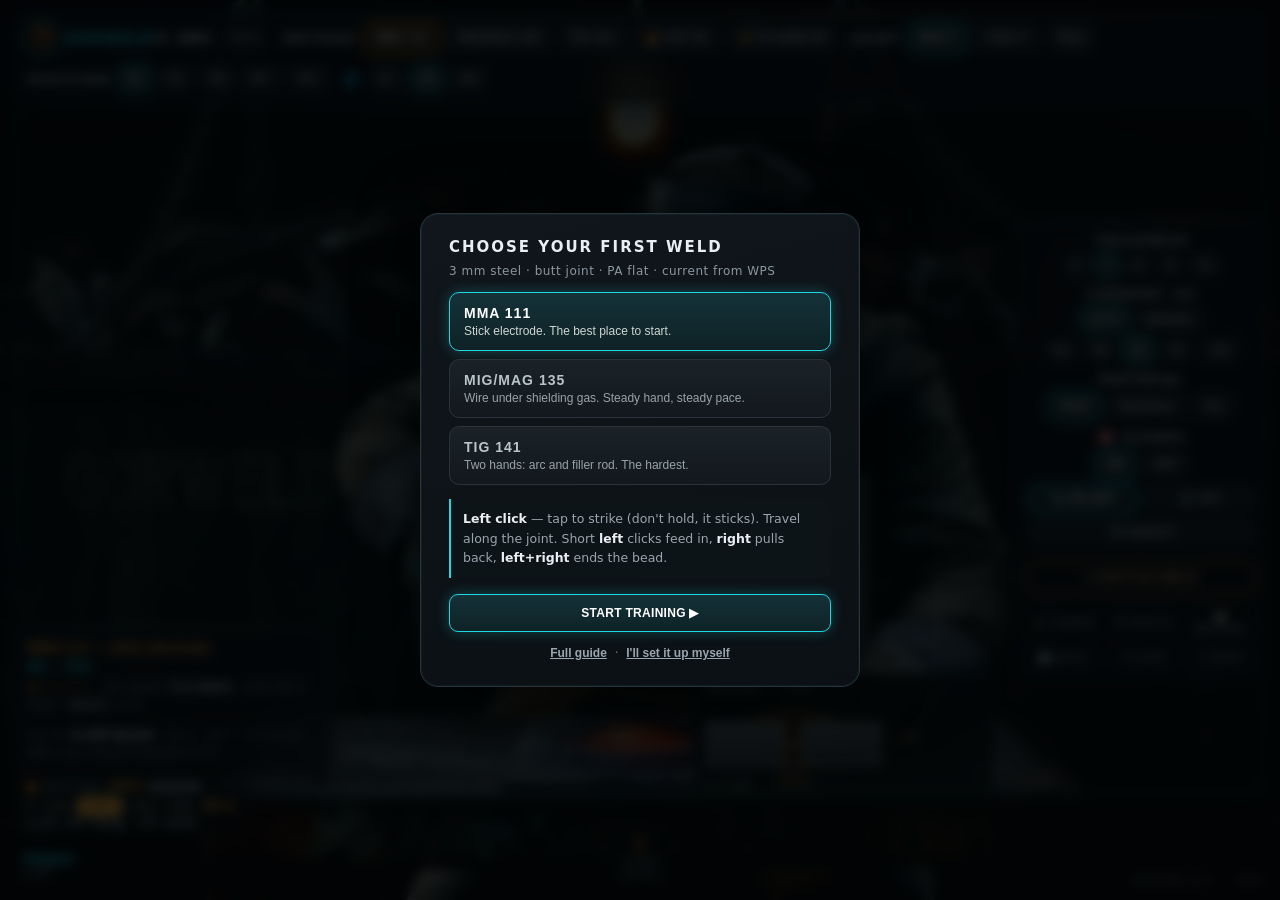
==== commit 5b999891: "kopia z GorWeld arc/index.html (649351c): kolor lica TIG (08); ocena i sim.js bez zmian" ====
--- a/index.html
+++ b/index.html
@@ -1780,8 +1780,12 @@
   pctx.restore();
   const sl=Math.max(0.5,segLen), sp=i>0?vb.S[i]-vb.S[i-1]:sl, sn=i<N-1?vb.S[i+1]-vb.S[i]:sl;
   const has=k=>k>=0&&k<N&&vb.hi[k]>=vb.lo[k];
-  const s0=has(i-1)?-sp/2-0.7:-(hi-lo)/2-0.7, s1=has(i+1)?sn/2+0.7:(hi-lo)/2+0.7, mat=   // na końcu ściegu łatka obejmuje cały okrągły krater
+  const s0=has(i-1)?-sp/2-0.7:-(hi-lo)/2-0.7, s1=has(i+1)?sn/2+0.7:(hi-lo)/2+0.7; let mat=   // na końcu ściegu łatka obejmuje cały okrągły krater
     (VB_MAT[bead]||VB_MAT.steel)[proc]||VB_MAT.steel.MIG, P=PROCESS[proc];
+  // 08: ciepło tego kawałka (lico szersze niż wzorcowe = goręcej; zmierzone: dobre tempo ~0,88, bardzo wolno ~1,33) — ta sama skala co naloty na blasze.
+  // Nierdzewka TIG: przy dobrym tempie lico srebrne z lekką słomką, złote dopiero przy przegrzaniu (uwaga Groka: „jak mosiądz”). Tylko rysunek.
+  const tHeat=Math.max(0,Math.min(1,((hi-lo)/2/Math.max(1,idealHalf)-0.92)/0.45)), ssT=bead==="ss"&&proc==="TIG";
+  if(ssT){ const SV=[188,183,170], GD=[200,162,98]; mat=[SV[0]+(GD[0]-SV[0])*tHeat, SV[1]+(GD[1]-SV[1])*tHeat, SV[2]+(GD[2]-SV[2])*tHeat, mat[3], mat[4]]; }
   const k=-vb.dir, half0=(hi-lo)/2, bowK=(proc==="TIG"?0.62:proc==="MIG"?0.72:0.85)*dirLook().bow, rough=proc==="MMA"?0.09:proc==="MIG"?0.08:0.05;
   const DL=dirLook(), ripA=(proc==="TIG"?0.5:proc==="MIG"?0.3:0.16)*DL.rip, Hc=(proc==="TIG"?0.62:proc==="MIG"?0.5:0.44)*DL.hc, Hp=proc==="TIG"?0.65:0.9, envK=bead==="alu"?0.32:proc==="TIG"?0.55:proc==="MIG"?0.08:0.06;   /* MAG/MMA: płaskie lico (wypukłość ~13–18% szer.), łagodna stopka (wzorce Grok) */
   // granice lica w punkcie s (lokalnie wzdłuż szwu): interpolacja do sąsiada, a przy końcu ściegu — okrągły krater
@@ -1799,7 +1803,7 @@
     let L=e[0], H=e[1];
     if(proc==="TIG"&&rl.length>1&&vb.ge){   // 07: falisty brzeg TIG — przewężenie na granicy monet (każda kropla spoiwa)
       const sg0=vb.S[i]+s; let a0=0,b0=rl.length; while(a0<b0){ const m=(a0+b0)>>1; if(rl[m]<=sg0) a0=m+1; else b0=m; }
-      const dn=Math.min(a0>0?sg0-rl[a0-1]:1e9, a0<rl.length?rl[a0]-sg0:1e9); if(dn<vb.ge){ const f=Math.min(1,dn/(vb.ge*0.5)), pin=(1-f)*(1-f)*(H-L)*0.06; L+=pin; H-=pin; } }
+      const dn=Math.min(a0>0?sg0-rl[a0-1]:1e9, a0<rl.length?rl[a0]-sg0:1e9); if(dn<vb.ge){ const f=Math.min(1,dn/(vb.ge*0.5)), pin=(1-f)*(1-f)*(H-L)*0.04;   /* 08: łagodniej (uwaga Groka) */ L+=pin; H-=pin; } }
     const w=Math.max(0.5,H-L), u=(t-L)/w; if(u<-0.08||u>1.08) return null;
     const uc=Math.min(1,Math.max(0,u)), c=1-(2*uc-1)**2, half=w/2;
     let h=half*Hc*Math.pow(c,Hp);
@@ -1842,7 +1846,7 @@
     if(tp>0){ r+=(140-r)*tp; g+=(82-g)*tp; b+=(130-b)*tp; }   // pas fioletowy przed niebieskim
     if(proc==="MIG"&&bead!=="alu"){ const hue=vbNoise(px*0.12+7,py*0.12), f=(bead==="ss"?0.38:0.03)*(0.4+0.6*vbNoise(px*0.25,py*0.25+3));   // opalizujący nalot MAG
       const tc=hue<0.4?[196,150,70]:hue<0.62?[150,80,140]:[80,100,170]; r+=(tc[0]-r)*f; g+=(tc[1]-g)*f; b+=(tc[2]-b)*f; }
-    if(bead==="ss"&&proc==="TIG"){ const cu=1-Math.abs(2*c0.u-1); r+=(222-r)*cu*0.25; g+=(186-g)*cu*0.25; b+=(118-b)*cu*0.2; }   // środek złoty, słomkowy
+    if(ssT){ const cu=(1-Math.abs(2*c0.u-1))*(0.45+0.55*tHeat); r+=(222-r)*cu*0.25; g+=(186-g)*cu*0.25; b+=(118-b)*cu*0.2; }   // środek słomkowy; złotszy dopiero przy przegrzaniu (08)
     if(mma){ const dv=Math.pow(c0.ph,3)*0.22*(0.7+0.6*vbNoise(px*1.7,py*1.7)); r*=1-dv; g*=1-dv; b*=1-dv; }   /* MMA: dolinka łuski ciemniejsza i chropowata */
     if(mma){ const sr=vbNoise(px*0.9,py*0.9); let f=0; if(eu<0.05&&sr>0.6) f=0.6; else if(c0.ph>0.85&&sr>0.88) f=0.4;   // resztki żużla przy stopkach i w zagłębieniach łuski
       if(f){ r+=(46-r)*f; g+=(35-g)*f; b+=(26-b)*f; } }
